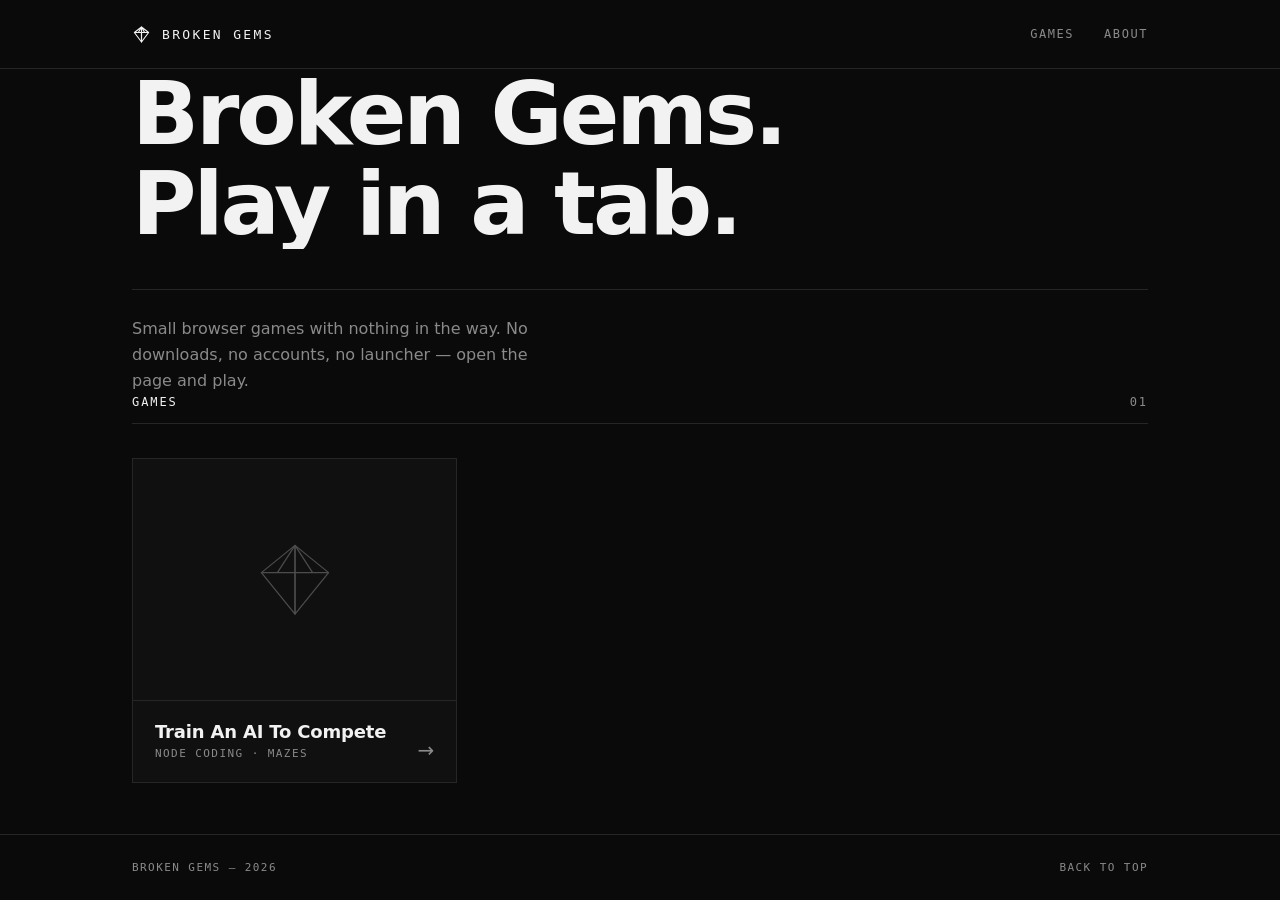
==== index.html @ 0f2637cc "Add files via upload" ====
<!DOCTYPE html>
<html lang="en">
<head>
<meta charset="utf-8">
<meta name="viewport" content="width=device-width, initial-scale=1">
<title>Broken Gems</title>
<style>
  *, *::before, *::after { box-sizing: border-box; margin: 0; padding: 0; }

  :root {
    --bg:      #0a0a0a;
    --surface: #101010;
    --line:    #262626;
    --text:    #f2f2f2;
    --muted:   #8a8a8a;
    --white:   #ffffff;
    --mono: ui-monospace, "SF Mono", "Cascadia Mono", Consolas, monospace;
    --sans: "Inter", "Segoe UI", system-ui, -apple-system, sans-serif;
    --ease: cubic-bezier(0.22, 1, 0.36, 1);
  }

  ::selection { background: var(--white); color: var(--bg); }

  :focus-visible {
    outline: 2px solid var(--white);
    outline-offset: 3px;
  }

  html { scroll-behavior: smooth; }

  body {
    background: var(--bg);
    color: var(--text);
    font-family: var(--sans);
    -webkit-font-smoothing: antialiased;
    min-height: 100vh;
    display: flex;
    flex-direction: column;
  }

  .wrap {
    width: 100%;
    max-width: 1080px;
    margin: 0 auto;
    padding: 0 32px;
  }

  /* ── entrance ───────────────────────────────────────────────── */

  @keyframes rise {
    from { opacity: 0; transform: translateY(18px); }
    to   { opacity: 1; transform: none; }
  }

  @keyframes unmask {
    from { transform: translateY(105%); }
    to   { transform: translateY(0); }
  }

  @keyframes widen {
    from { transform: scaleX(0); }
    to   { transform: scaleX(1); }
  }

  .rise {
    opacity: 0;
    animation: rise 0.7s var(--ease) forwards;
  }

  /* ── nav ────────────────────────────────────────────────────── */

  nav {
    border-bottom: 1px solid var(--line);
    position: sticky;
    top: 0;
    background: var(--bg);
    z-index: 10;
  }

  .nav-inner {
    display: flex;
    align-items: center;
    justify-content: space-between;
    height: 68px;
  }

  .brand {
    display: flex;
    align-items: center;
    gap: 11px;
    text-decoration: none;
    color: var(--text);
  }

  .brand svg { overflow: visible; }
  .brand svg path { transition: transform 0.45s var(--ease); }
  .brand:hover .gem-l { transform: translateX(-2px); }
  .brand:hover .gem-r { transform: translateX(2px); }

  .brand span {
    font-family: var(--mono);
    font-size: 13px;
    letter-spacing: 0.18em;
    text-transform: uppercase;
    font-weight: 500;
  }

  .nav-links { display: flex; gap: 30px; }

  .nav-links a {
    font-family: var(--mono);
    font-size: 12px;
    letter-spacing: 0.13em;
    text-transform: uppercase;
    color: var(--muted);
    text-decoration: none;
    padding: 4px 0;
    position: relative;
    transition: color 0.25s var(--ease);
  }

  .nav-links a::after {
    content: "";
    position: absolute;
    left: 0; bottom: 0;
    width: 100%; height: 1px;
    background: var(--white);
    transform: scaleX(0);
    transform-origin: left;
    transition: transform 0.35s var(--ease);
  }

  .nav-links a:hover { color: var(--text); }
  .nav-links a:hover::after { transform: scaleX(1); }

  /* ── hero ───────────────────────────────────────────────────── */

  header { padding: 120px 0 96px; }

  .mask { overflow: hidden; }

  .mask h1 {
    font-size: clamp(46px, 9vw, 88px);
    font-weight: 600;
    letter-spacing: -0.035em;
    line-height: 1.02;
    animation: unmask 0.85s var(--ease) forwards;
    transform: translateY(105%);
  }

  .mask:nth-of-type(2) h1 { animation-delay: 0.09s; }

  .rule {
    height: 1px;
    background: var(--line);
    margin: 40px 0 26px;
    transform: scaleX(0);
    transform-origin: left;
    animation: widen 0.9s var(--ease) 0.4s forwards;
  }

  .lede {
    color: var(--muted);
    font-size: 16px;
    line-height: 1.65;
    max-width: 420px;
    animation-delay: 0.5s;
  }

  /* ── games ──────────────────────────────────────────────────── */

  section { padding-bottom: 110px; }

  .sec-head {
    display: flex;
    align-items: baseline;
    justify-content: space-between;
    border-bottom: 1px solid var(--line);
    padding-bottom: 14px;
    margin-bottom: 34px;
  }

  .sec-head h2, .sec-head span {
    font-family: var(--mono);
    font-size: 12px;
    letter-spacing: 0.16em;
    text-transform: uppercase;
    font-weight: 500;
  }

  .sec-head span { color: var(--muted); }

  .grid {
    display: grid;
    grid-template-columns: repeat(auto-fill, minmax(300px, 1fr));
    gap: 20px;
  }

  .card {
    display: block;
    text-decoration: none;
    color: inherit;
    background: var(--surface);
    border: 1px solid var(--line);
    transition:
      border-color 0.3s var(--ease),
      transform 0.4s var(--ease),
      background 0.3s var(--ease);
  }

  .card:hover {
    border-color: var(--white);
    background: #131313;
    transform: translateY(-5px);
  }

  .art {
    aspect-ratio: 4 / 3;
    display: grid;
    place-items: center;
    border-bottom: 1px solid var(--line);
    transition: border-color 0.3s var(--ease);
  }

  .card:hover .art { border-color: var(--white); }

  .art svg { width: 96px; height: 96px; overflow: visible; }

  .art path, .art line {
    stroke: #4d4d4d;
    stroke-width: 1.5;
    fill: none;
    stroke-linejoin: round;
    transition: stroke 0.35s var(--ease), transform 0.5s var(--ease);
  }

  .card:hover .art path,
  .card:hover .art line { stroke: var(--white); }

  .card:hover .gem-l { transform: translateX(-7px) rotate(-3deg); }
  .card:hover .gem-r { transform: translateX(7px) rotate(3deg); }

  .card-body {
    padding: 20px 22px 22px;
    display: flex;
    align-items: flex-end;
    justify-content: space-between;
    gap: 16px;
  }

  .card h3 {
    font-size: 18px;
    font-weight: 550;
    letter-spacing: -0.01em;
    margin-bottom: 5px;
  }

  .card p {
    font-family: var(--mono);
    font-size: 11px;
    letter-spacing: 0.13em;
    text-transform: uppercase;
    color: var(--muted);
  }

  .arrow {
    font-size: 20px;
    line-height: 1;
    color: var(--muted);
    transition: transform 0.4s var(--ease), color 0.3s var(--ease);
  }

  .card:hover .arrow {
    transform: translateX(6px);
    color: var(--white);
  }

  /* ── reveal on scroll ───────────────────────────────────────── */

  .reveal {
    opacity: 0;
    transform: translateY(24px);
    transition: opacity 0.7s var(--ease), transform 0.7s var(--ease);
  }

  .reveal.in { opacity: 1; transform: none; }

  /* card swells and fades on the way into the game */
  .card.burst {
    transform: scale(1.9);
    opacity: 0;
    border-color: var(--white);
    transition: transform 0.52s var(--ease), opacity 0.52s var(--ease);
    pointer-events: none;
    z-index: 5;
  }

  body.leaving { opacity: 0; transition: opacity 0.45s var(--ease); }

  /* ── footer ─────────────────────────────────────────────────── */

  footer {
    margin-top: auto;
    border-top: 1px solid var(--line);
    padding: 26px 0;
  }

  .foot-inner {
    display: flex;
    align-items: center;
    justify-content: space-between;
    flex-wrap: wrap;
    gap: 14px;
    font-family: var(--mono);
    font-size: 11px;
    letter-spacing: 0.13em;
    text-transform: uppercase;
    color: var(--muted);
  }

  .foot-inner a {
    color: var(--muted);
    text-decoration: none;
    transition: color 0.25s var(--ease);
  }

  .foot-inner a:hover { color: var(--white); }

  @media (max-width: 620px) {
    .wrap { padding: 0 20px; }
    header { padding: 76px 0 64px; }
    .nav-links { gap: 20px; }
  }

  @media (prefers-reduced-motion: reduce) {
    *, *::before, *::after {
      animation-duration: 0.01ms !important;
      animation-delay: 0ms !important;
      transition-duration: 0.01ms !important;
    }
    .mask h1 { transform: none; }
    .rule { transform: scaleX(1); }
    .rise, .reveal { opacity: 1; transform: none; }
  }
</style>
</head>
<body>

<nav>
  <div class="wrap nav-inner">
    <a class="brand" href="./">
      <svg viewBox="0 0 24 24" width="19" height="19" aria-hidden="true">
        <g stroke="currentColor" stroke-width="1.4" fill="none" stroke-linejoin="round">
          <path class="gem-l" d="M12 2.5 L3 9.5 L12 21.5 Z M3 9.5 H12 M12 2.5 L8 9.5"/>
          <path class="gem-r" d="M12 2.5 L21 9.5 L12 21.5 Z M12 9.5 H21 M12 2.5 L16 9.5"/>
        </g>
      </svg>
      <span>Broken Gems</span>
    </a>
    <div class="nav-links">
      <a href="#games">Games</a>
      <a href="#about">About</a>
    </div>
  </div>
</nav>

<header class="wrap">
  <div class="mask"><h1>Broken Gems.</h1></div>
  <div class="mask"><h1>Play in a tab.</h1></div>
  <div class="rule"></div>
  <p class="lede rise">Small browser games with nothing in the way. No downloads, no accounts, no launcher &mdash; open the page and play.</p>
</header>

<section class="wrap" id="games">
  <div class="sec-head reveal">
    <h2>Games</h2>
    <span>01</span>
  </div>

  <div class="grid">
    <a class="card reveal" href="./game/">
      <div class="art">
        <svg viewBox="0 0 120 120" aria-hidden="true">
          <g class="gem-l">
            <path d="M60 18 L18 52 L60 104 Z"/>
            <line x1="18" y1="52" x2="60" y2="52"/>
            <line x1="60" y1="18" x2="38" y2="52"/>
          </g>
          <g class="gem-r">
            <path d="M60 18 L102 52 L60 104 Z"/>
            <line x1="60" y1="52" x2="102" y2="52"/>
            <line x1="60" y1="18" x2="82" y2="52"/>
          </g>
        </svg>
      </div>
      <div class="card-body">
        <div>
          <h3>Train An AI To Compete</h3>
          <p>Node coding &middot; mazes</p>
        </div>
        <div class="arrow">&rarr;</div>
      </div>
    </a>
  </div>
</section>

<footer id="about">
  <div class="wrap foot-inner">
    <span>Broken Gems &mdash; <span id="yr"></span></span>
    <a href="#games">Back to top</a>
  </div>
</footer>

<script>
  document.getElementById("yr").textContent = new Date().getFullYear();

  // Stagger the entrance of anything marked .rise that has no explicit delay.
  var io = new IntersectionObserver(function (entries) {
    entries.forEach(function (e) {
      if (!e.isIntersecting) return;
      e.target.classList.add("in");
      io.unobserve(e.target);
    });
  }, { threshold: 0.15 });

  document.querySelectorAll(".reveal").forEach(function (el, i) {
    el.style.transitionDelay = (i * 70) + "ms";
    io.observe(el);
  });

  // Grow-and-fade the card, then hand off to the game.
  document.querySelectorAll(".card[href]").forEach(function (card) {
    card.addEventListener("click", function (e) {
      if (e.metaKey || e.ctrlKey || e.shiftKey || e.button !== 0) return;
      e.preventDefault();
      var href = card.getAttribute("href");
      card.classList.add("burst");
      document.body.classList.add("leaving");
      setTimeout(function () { window.location.href = href; }, 430);
    });
  });
</script>

</body>
</html>
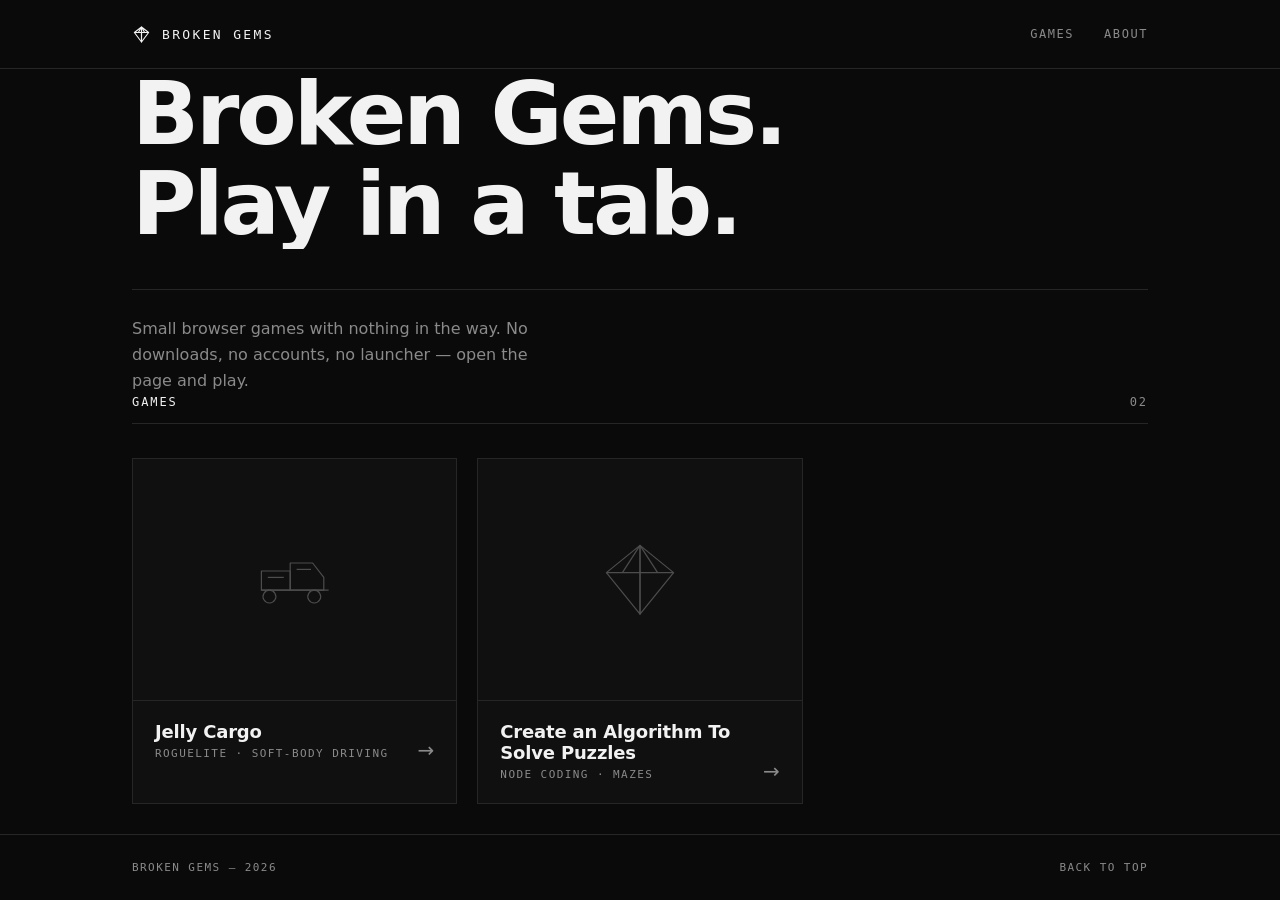
==== commit 1f595795: "Add files via upload" ====
--- a/index.html
+++ b/index.html
@@ -374,10 +374,34 @@
 <section class="wrap" id="games">
   <div class="sec-head reveal">
     <h2>Games</h2>
-    <span>01</span>
+    <span>02</span>
   </div>
 
   <div class="grid">
+    <a class="card reveal" href="./jelly-cargo/">
+      <div class="art">
+        <svg viewBox="0 0 120 120" aria-hidden="true">
+          <g class="gem-l">
+            <path d="M18 74 L18 50 L54 50 L54 74 Z"/>
+            <line x1="26" y1="58" x2="46" y2="58"/>
+          </g>
+          <g class="gem-r">
+            <path d="M54 74 L54 40 L82 40 L96 58 L96 74 Z"/>
+            <line x1="62" y1="48" x2="80" y2="48"/>
+          </g>
+          <path d="M18 74 L102 74"/>
+          <path d="M28 74 a8 8 0 1 0 0.1 0 M84 74 a8 8 0 1 0 0.1 0"/>
+        </svg>
+      </div>
+      <div class="card-body">
+        <div>
+          <h3>Jelly Cargo</h3>
+          <p>Roguelite &middot; soft-body driving</p>
+        </div>
+        <div class="arrow">&rarr;</div>
+      </div>
+    </a>
+
     <a class="card reveal" href="./game/">
       <div class="art">
         <svg viewBox="0 0 120 120" aria-hidden="true">
@@ -395,7 +419,7 @@
       </div>
       <div class="card-body">
         <div>
-          <h3>Train An AI To Compete</h3>
+          <h3>Create an Algorithm To Solve Puzzles</h3>
           <p>Node coding &middot; mazes</p>
         </div>
         <div class="arrow">&rarr;</div>
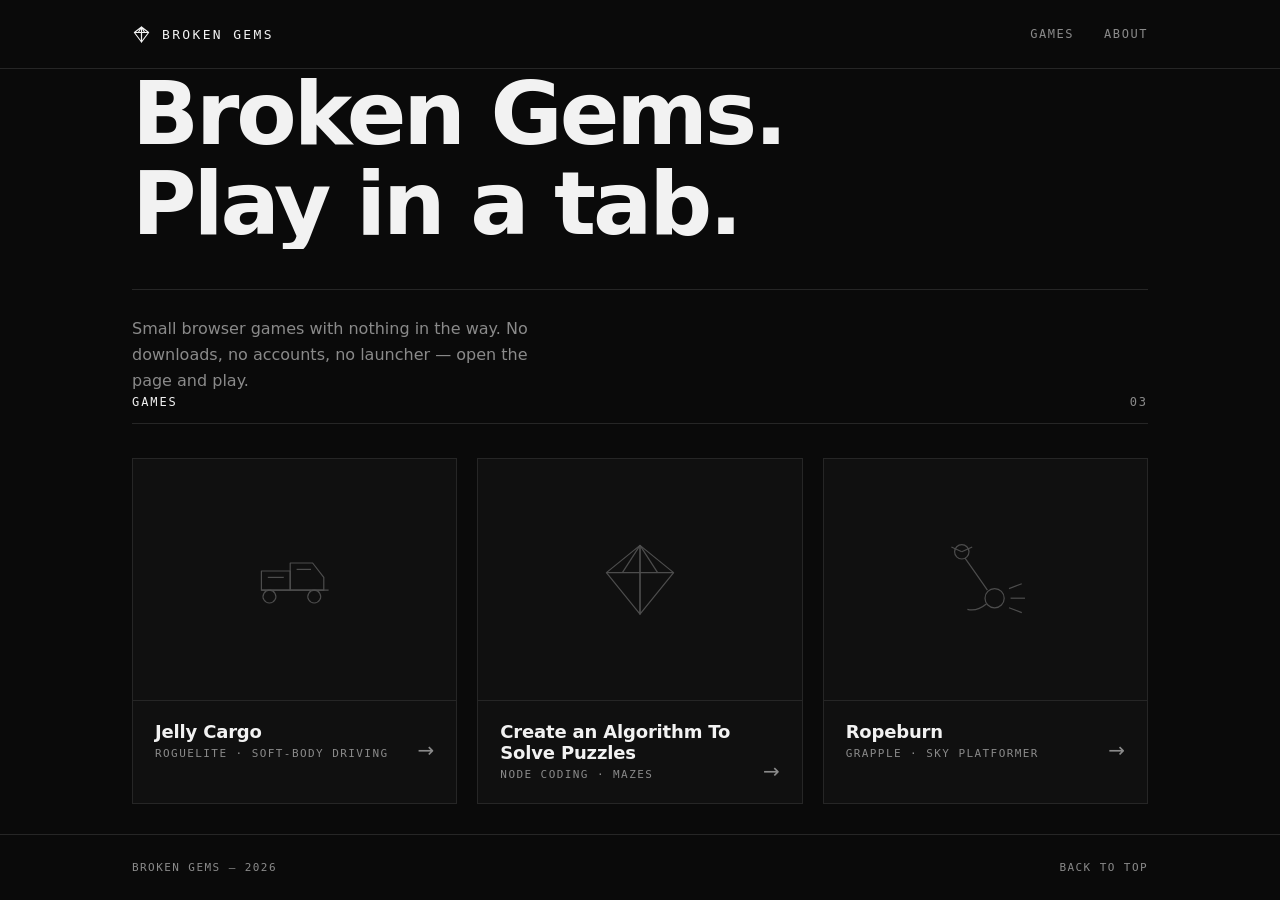
==== commit 383c18fc: "Add files via upload" ====
--- a/index.html
+++ b/index.html
@@ -374,7 +374,7 @@
 <section class="wrap" id="games">
   <div class="sec-head reveal">
     <h2>Games</h2>
-    <span>02</span>
+    <span>03</span>
   </div>
 
   <div class="grid">
@@ -421,6 +421,33 @@
         <div>
           <h3>Create an Algorithm To Solve Puzzles</h3>
           <p>Node coding &middot; mazes</p>
+        </div>
+        <div class="arrow">&rarr;</div>
+      </div>
+    </a>
+
+    <a class="card reveal" href="./ropeburn/">
+      <div class="art">
+        <svg viewBox="0 0 120 120" aria-hidden="true">
+          <g class="gem-l">
+            <path d="M22 26 a9 9 0 1 0 18 0 a9 9 0 1 0 -18 0"/>
+            <line x1="31" y1="26" x2="18" y2="20"/>
+            <line x1="31" y1="26" x2="44" y2="20"/>
+            <path d="M35 34 Q52 58 63 74"/>
+          </g>
+          <g class="gem-r">
+            <path d="M60 84 a12 12 0 1 0 24 0 a12 12 0 1 0 -24 0"/>
+            <path d="M62 91 Q50 101 38 98"/>
+            <line x1="90" y1="72" x2="106" y2="66"/>
+            <line x1="92" y1="84" x2="110" y2="84"/>
+            <line x1="90" y1="96" x2="106" y2="102"/>
+          </g>
+        </svg>
+      </div>
+      <div class="card-body">
+        <div>
+          <h3>Ropeburn</h3>
+          <p>Grapple &middot; sky platformer</p>
         </div>
         <div class="arrow">&rarr;</div>
       </div>
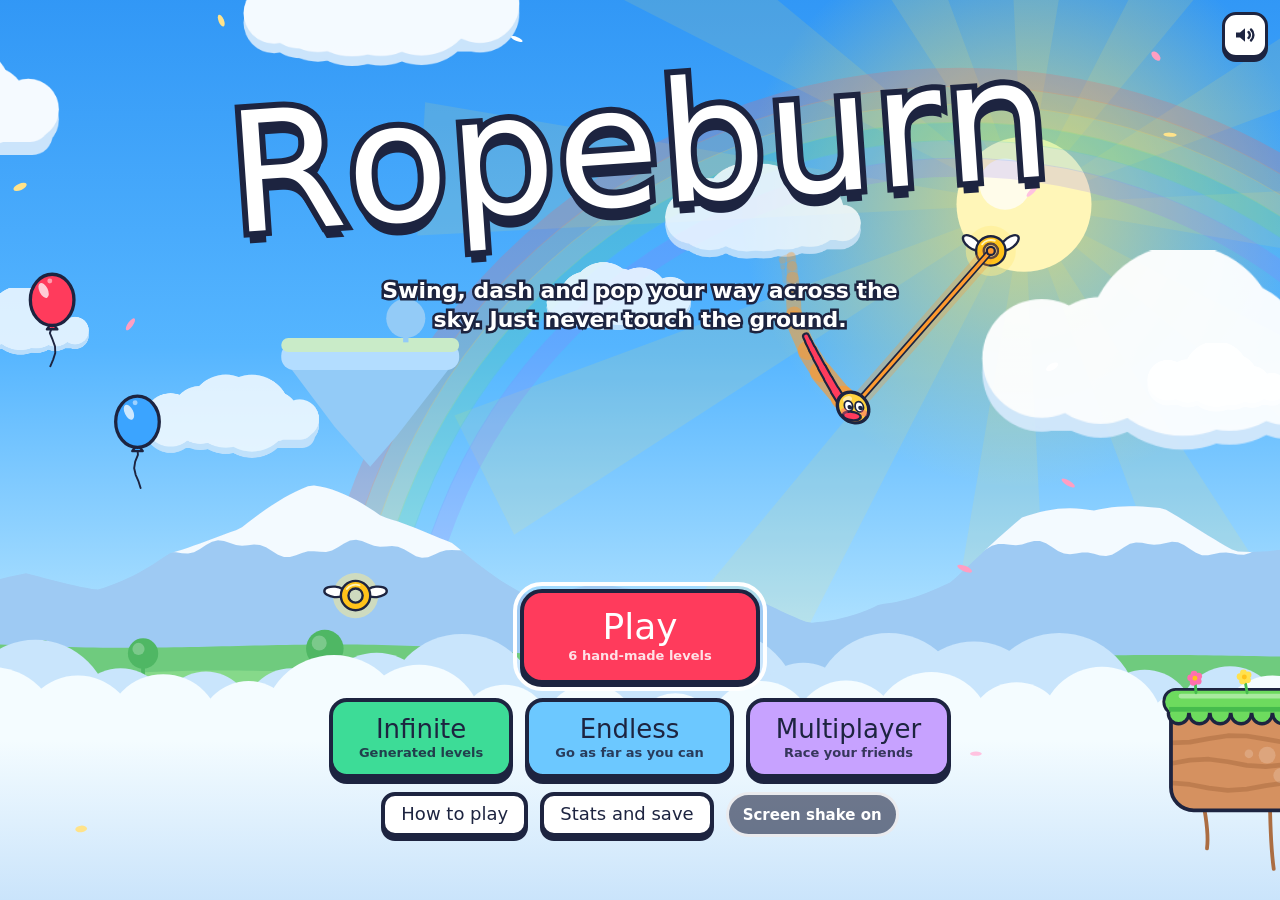
==== commit 01d6af64: "Add files via upload" ====
--- a/index.html
+++ b/index.html
@@ -1,496 +1,4118 @@
-<!DOCTYPE html>
+<!doctype html>
 <html lang="en">
 <head>
 <meta charset="utf-8">
-<meta name="viewport" content="width=device-width, initial-scale=1">
-<title>Broken Gems</title>
+<meta name="viewport" content="width=device-width, initial-scale=1, viewport-fit=cover">
+<title>Ropeburn</title>
+<link rel="preconnect" href="https://fonts.googleapis.com">
+<link rel="preconnect" href="https://fonts.gstatic.com" crossorigin>
+<link href="https://fonts.googleapis.com/css2?family=Lilita+One&family=Nunito:wght@700;800;900&display=swap" rel="stylesheet">
 <style>
-  *, *::before, *::after { box-sizing: border-box; margin: 0; padding: 0; }
-
-  :root {
-    --bg:      #0a0a0a;
-    --surface: #101010;
-    --line:    #262626;
-    --text:    #f2f2f2;
-    --muted:   #8a8a8a;
-    --white:   #ffffff;
-    --mono: ui-monospace, "SF Mono", "Cascadia Mono", Consolas, monospace;
-    --sans: "Inter", "Segoe UI", system-ui, -apple-system, sans-serif;
-    --ease: cubic-bezier(0.22, 1, 0.36, 1);
-  }
-
-  ::selection { background: var(--white); color: var(--bg); }
-
-  :focus-visible {
-    outline: 2px solid var(--white);
-    outline-offset: 3px;
-  }
-
-  html { scroll-behavior: smooth; }
-
-  body {
-    background: var(--bg);
-    color: var(--text);
-    font-family: var(--sans);
-    -webkit-font-smoothing: antialiased;
-    min-height: 100vh;
-    display: flex;
-    flex-direction: column;
-  }
-
-  .wrap {
-    width: 100%;
-    max-width: 1080px;
-    margin: 0 auto;
-    padding: 0 32px;
-  }
-
-  /* ── entrance ───────────────────────────────────────────────── */
-
-  @keyframes rise {
-    from { opacity: 0; transform: translateY(18px); }
-    to   { opacity: 1; transform: none; }
-  }
-
-  @keyframes unmask {
-    from { transform: translateY(105%); }
-    to   { transform: translateY(0); }
-  }
-
-  @keyframes widen {
-    from { transform: scaleX(0); }
-    to   { transform: scaleX(1); }
-  }
-
-  .rise {
-    opacity: 0;
-    animation: rise 0.7s var(--ease) forwards;
-  }
-
-  /* ── nav ────────────────────────────────────────────────────── */
-
-  nav {
-    border-bottom: 1px solid var(--line);
-    position: sticky;
-    top: 0;
-    background: var(--bg);
-    z-index: 10;
-  }
-
-  .nav-inner {
-    display: flex;
-    align-items: center;
-    justify-content: space-between;
-    height: 68px;
-  }
-
-  .brand {
-    display: flex;
-    align-items: center;
-    gap: 11px;
-    text-decoration: none;
-    color: var(--text);
-  }
-
-  .brand svg { overflow: visible; }
-  .brand svg path { transition: transform 0.45s var(--ease); }
-  .brand:hover .gem-l { transform: translateX(-2px); }
-  .brand:hover .gem-r { transform: translateX(2px); }
-
-  .brand span {
-    font-family: var(--mono);
-    font-size: 13px;
-    letter-spacing: 0.18em;
-    text-transform: uppercase;
-    font-weight: 500;
-  }
-
-  .nav-links { display: flex; gap: 30px; }
-
-  .nav-links a {
-    font-family: var(--mono);
-    font-size: 12px;
-    letter-spacing: 0.13em;
-    text-transform: uppercase;
-    color: var(--muted);
-    text-decoration: none;
-    padding: 4px 0;
-    position: relative;
-    transition: color 0.25s var(--ease);
-  }
-
-  .nav-links a::after {
-    content: "";
-    position: absolute;
-    left: 0; bottom: 0;
-    width: 100%; height: 1px;
-    background: var(--white);
-    transform: scaleX(0);
-    transform-origin: left;
-    transition: transform 0.35s var(--ease);
-  }
-
-  .nav-links a:hover { color: var(--text); }
-  .nav-links a:hover::after { transform: scaleX(1); }
-
-  /* ── hero ───────────────────────────────────────────────────── */
-
-  header { padding: 120px 0 96px; }
-
-  .mask { overflow: hidden; }
-
-  .mask h1 {
-    font-size: clamp(46px, 9vw, 88px);
-    font-weight: 600;
-    letter-spacing: -0.035em;
-    line-height: 1.02;
-    animation: unmask 0.85s var(--ease) forwards;
-    transform: translateY(105%);
-  }
-
-  .mask:nth-of-type(2) h1 { animation-delay: 0.09s; }
-
-  .rule {
-    height: 1px;
-    background: var(--line);
-    margin: 40px 0 26px;
-    transform: scaleX(0);
-    transform-origin: left;
-    animation: widen 0.9s var(--ease) 0.4s forwards;
-  }
-
-  .lede {
-    color: var(--muted);
-    font-size: 16px;
-    line-height: 1.65;
-    max-width: 420px;
-    animation-delay: 0.5s;
-  }
-
-  /* ── games ──────────────────────────────────────────────────── */
-
-  section { padding-bottom: 110px; }
-
-  .sec-head {
-    display: flex;
-    align-items: baseline;
-    justify-content: space-between;
-    border-bottom: 1px solid var(--line);
-    padding-bottom: 14px;
-    margin-bottom: 34px;
-  }
-
-  .sec-head h2, .sec-head span {
-    font-family: var(--mono);
-    font-size: 12px;
-    letter-spacing: 0.16em;
-    text-transform: uppercase;
-    font-weight: 500;
-  }
-
-  .sec-head span { color: var(--muted); }
-
-  .grid {
-    display: grid;
-    grid-template-columns: repeat(auto-fill, minmax(300px, 1fr));
-    gap: 20px;
-  }
-
-  .card {
-    display: block;
-    text-decoration: none;
-    color: inherit;
-    background: var(--surface);
-    border: 1px solid var(--line);
-    transition:
-      border-color 0.3s var(--ease),
-      transform 0.4s var(--ease),
-      background 0.3s var(--ease);
-  }
-
-  .card:hover {
-    border-color: var(--white);
-    background: #131313;
-    transform: translateY(-5px);
-  }
-
-  .art {
-    aspect-ratio: 4 / 3;
-    display: grid;
-    place-items: center;
-    border-bottom: 1px solid var(--line);
-    transition: border-color 0.3s var(--ease);
-  }
-
-  .card:hover .art { border-color: var(--white); }
-
-  .art svg { width: 96px; height: 96px; overflow: visible; }
-
-  .art path, .art line {
-    stroke: #4d4d4d;
-    stroke-width: 1.5;
-    fill: none;
-    stroke-linejoin: round;
-    transition: stroke 0.35s var(--ease), transform 0.5s var(--ease);
-  }
-
-  .card:hover .art path,
-  .card:hover .art line { stroke: var(--white); }
-
-  .card:hover .gem-l { transform: translateX(-7px) rotate(-3deg); }
-  .card:hover .gem-r { transform: translateX(7px) rotate(3deg); }
-
-  .card-body {
-    padding: 20px 22px 22px;
-    display: flex;
-    align-items: flex-end;
-    justify-content: space-between;
-    gap: 16px;
-  }
-
-  .card h3 {
-    font-size: 18px;
-    font-weight: 550;
-    letter-spacing: -0.01em;
-    margin-bottom: 5px;
-  }
-
-  .card p {
-    font-family: var(--mono);
-    font-size: 11px;
-    letter-spacing: 0.13em;
-    text-transform: uppercase;
-    color: var(--muted);
-  }
-
-  .arrow {
-    font-size: 20px;
-    line-height: 1;
-    color: var(--muted);
-    transition: transform 0.4s var(--ease), color 0.3s var(--ease);
-  }
-
-  .card:hover .arrow {
-    transform: translateX(6px);
-    color: var(--white);
-  }
-
-  /* ── reveal on scroll ───────────────────────────────────────── */
-
-  .reveal {
-    opacity: 0;
-    transform: translateY(24px);
-    transition: opacity 0.7s var(--ease), transform 0.7s var(--ease);
-  }
-
-  .reveal.in { opacity: 1; transform: none; }
-
-  /* card swells and fades on the way into the game */
-  .card.burst {
-    transform: scale(1.9);
-    opacity: 0;
-    border-color: var(--white);
-    transition: transform 0.52s var(--ease), opacity 0.52s var(--ease);
-    pointer-events: none;
-    z-index: 5;
-  }
-
-  body.leaving { opacity: 0; transition: opacity 0.45s var(--ease); }
-
-  /* ── footer ─────────────────────────────────────────────────── */
-
-  footer {
-    margin-top: auto;
-    border-top: 1px solid var(--line);
-    padding: 26px 0;
-  }
-
-  .foot-inner {
-    display: flex;
-    align-items: center;
-    justify-content: space-between;
-    flex-wrap: wrap;
-    gap: 14px;
-    font-family: var(--mono);
-    font-size: 11px;
-    letter-spacing: 0.13em;
-    text-transform: uppercase;
-    color: var(--muted);
-  }
-
-  .foot-inner a {
-    color: var(--muted);
-    text-decoration: none;
-    transition: color 0.25s var(--ease);
-  }
-
-  .foot-inner a:hover { color: var(--white); }
-
-  @media (max-width: 620px) {
-    .wrap { padding: 0 20px; }
-    header { padding: 76px 0 64px; }
-    .nav-links { gap: 20px; }
-  }
-
-  @media (prefers-reduced-motion: reduce) {
-    *, *::before, *::after {
-      animation-duration: 0.01ms !important;
-      animation-delay: 0ms !important;
-      transition-duration: 0.01ms !important;
-    }
-    .mask h1 { transform: none; }
-    .rule { transform: scaleX(1); }
-    .rise, .reveal { opacity: 1; transform: none; }
-  }
+:root{
+  --ink:#1D2440;
+  --panel:#FFFFFF;
+  --panel-2:#EAF5FF;
+  --text:#1D2440;
+  --muted:#56608A;
+  --edge:#1D2440;
+  --sun:#FFD23F;
+  --scarf:#FF3B5C;
+  --sky:#2E9BFF;
+  --mint:#3DDC97;
+  --font-display:'Lilita One','Arial Rounded MT Bold','Trebuchet MS',system-ui,sans-serif;
+  --font-body:'Nunito','Segoe UI',system-ui,-apple-system,sans-serif;
+  box-sizing:border-box;
+  padding-top:env(safe-area-inset-top,0px);
+  padding-bottom:env(safe-area-inset-bottom,0px);
+}
+@media (prefers-color-scheme: dark){
+  :root:not([data-theme="light"]){
+    --panel:#252D52; --panel-2:#313B69; --text:#F5F7FF; --muted:#B8C1E6; --edge:#0E1230;
+  }
+}
+:root[data-theme="dark"]{
+  --panel:#252D52; --panel-2:#313B69; --text:#F5F7FF; --muted:#B8C1E6; --edge:#0E1230;
+}
+html{height:100%;scroll-padding-top:env(safe-area-inset-top,0px);}
+*,*::before,*::after{box-sizing:border-box;}
+body{
+  margin:0;height:100%;overflow:hidden;background:#2E9BFF;color:var(--text);
+  font-family:var(--font-body);font-weight:800;
+  user-select:none;-webkit-user-select:none;-webkit-tap-highlight-color:transparent;touch-action:none;
+}
+canvas#game{position:fixed;top:0;left:0;width:100%;height:100%;display:block;cursor:crosshair;}
+body.menu canvas#game{cursor:default;}
+
+.screen{
+  position:fixed;top:0;left:0;right:0;bottom:0;display:none;
+  align-items:center;justify-content:center;flex-direction:column;
+  padding:calc(env(safe-area-inset-top,0px) + 18px) 18px calc(env(safe-area-inset-bottom,0px) + 18px);
+  overflow-y:auto;
+}
+.screen.show{display:flex;}
+.screen.dim{background:rgba(20,30,70,.28);justify-content:flex-start;}
+.screen.dim>.panel{margin-top:auto;margin-bottom:auto;flex:none;}
+
+/* ---------- Title ---------- */
+#title{justify-content:space-between;}
+.logo-wrap{margin-top:clamp(12px,6vh,70px);text-align:center;pointer-events:none;}
+.logo{
+  font-family:var(--font-display);font-weight:400;
+  font-size:clamp(64px,13vw,168px);line-height:.9;letter-spacing:.01em;
+  color:#fff;margin:0;transform:rotate(-4deg);
+  -webkit-text-stroke:clamp(6px,1.1vw,12px) var(--ink);paint-order:stroke fill;
+  text-shadow:0 clamp(6px,1vw,12px) 0 var(--ink);
+}
+.logo span{display:inline-block;animation:bob 2.6s ease-in-out infinite;}
+.logo span:nth-child(2n){animation-delay:-.4s}
+.logo span:nth-child(3n){animation-delay:-.9s}
+@keyframes bob{0%,100%{transform:translateY(0)}50%{transform:translateY(-8px)}}
+.tagline{
+  margin:clamp(34px,6vh,56px) auto 0;font-family:var(--font-body);font-weight:900;
+  font-size:clamp(16px,2.2vw,22px);color:#fff;
+  -webkit-text-stroke:5px var(--ink);paint-order:stroke fill;max-width:34ch;line-height:1.35;
+}
+.title-actions{display:flex;flex-direction:column;align-items:center;gap:14px;margin-bottom:clamp(10px,5vh,56px);}
+.row{display:flex;gap:12px;flex-wrap:wrap;justify-content:center;}
+
+/* ---------- Buttons ---------- */
+.btn{
+  font-family:var(--font-display);font-weight:400;font-size:clamp(20px,2.4vw,26px);line-height:1;
+  color:var(--ink);background:var(--sun);
+  border:4px solid var(--ink);border-radius:18px;padding:14px 26px 15px;
+  box-shadow:0 6px 0 var(--ink);cursor:pointer;
+  transition:transform .07s ease, box-shadow .07s ease, filter .12s;
+}
+.btn:hover{filter:brightness(1.06) saturate(1.1);}
+.btn:active{transform:translateY(4px);box-shadow:0 2px 0 var(--ink);}
+.btn:focus-visible{outline:4px solid #fff;outline-offset:3px;}
+.btn.red{background:var(--scarf);color:#fff;}
+.btn.mint{background:var(--mint);}
+.btn.white{background:#fff;}
+.btn.big{font-size:clamp(26px,3.4vw,36px);padding:16px 44px 18px;border-radius:22px;}
+.btn.small{font-size:18px;padding:9px 16px 10px;border-radius:14px;box-shadow:0 4px 0 var(--ink);}
+.btn.small:active{transform:translateY(3px);box-shadow:0 1px 0 var(--ink);}
+.btn .sub{display:block;font-family:var(--font-body);font-weight:900;font-size:13px;margin-top:4px;opacity:.85;}
+
+.toggle{
+  font-family:var(--font-body);font-weight:900;font-size:15px;color:#fff;background:rgba(29,36,64,.6);
+  border:3px solid rgba(255,255,255,.85);border-radius:999px;padding:7px 14px;cursor:pointer;
+}
+.toggle:focus-visible{outline:3px solid #fff;outline-offset:2px;}
+.toggle[aria-pressed="false"]{opacity:.7;text-decoration:line-through;}
+
+/* ---------- Panels ---------- */
+.panel{
+  background:var(--panel);color:var(--text);
+  border:4px solid var(--edge);border-radius:30px;box-shadow:0 10px 0 var(--edge);
+  padding:26px clamp(18px,4vw,34px) 30px;width:100%;max-width:620px;
+  animation:pop .28s cubic-bezier(.2,1.6,.4,1);
+}
+@keyframes pop{from{transform:scale(.86);opacity:0}to{transform:scale(1);opacity:1}}
+@media (prefers-reduced-motion: reduce){ .panel,.logo span{animation:none;} }
+.panel h2{font-family:var(--font-display);font-weight:400;font-size:clamp(34px,5vw,48px);margin:0 0 6px;line-height:1;}
+.panel p{margin:0 0 12px;color:var(--muted);font-weight:800;line-height:1.45;}
+.panel .actions{display:flex;gap:12px;flex-wrap:wrap;margin-top:22px;}
+
+/* level grid */
+.grid{display:grid;grid-template-columns:repeat(auto-fill,minmax(170px,1fr));gap:14px;margin-top:16px;}
+.lvl{
+  position:relative;text-align:left;cursor:pointer;padding:0;overflow:hidden;
+  background:var(--panel-2);color:var(--text);border:4px solid var(--edge);border-radius:20px;
+  box-shadow:0 5px 0 var(--edge);font-family:var(--font-body);
+  transition:transform .07s, box-shadow .07s;
+}
+.lvl:active{transform:translateY(3px);box-shadow:0 2px 0 var(--edge);}
+.lvl:focus-visible{outline:4px solid var(--sky);outline-offset:3px;}
+.lvl .sky{height:64px;position:relative;border-bottom:4px solid var(--edge);}
+.lvl .sky::after{content:"";position:absolute;left:12px;bottom:-4px;width:46%;height:20px;border:4px solid var(--edge);border-bottom:none;border-radius:14px 14px 0 0;background:var(--g);}
+.lvl .num{position:absolute;right:10px;top:8px;font-family:var(--font-display);font-size:26px;color:#fff;-webkit-text-stroke:5px var(--ink);paint-order:stroke fill;}
+.lvl .body{padding:10px 12px 12px;}
+.lvl .name{font-family:var(--font-display);font-size:21px;line-height:1.05;display:block;}
+.lvl .best{font-size:14px;color:var(--muted);font-weight:900;margin-top:4px;display:flex;align-items:center;gap:6px;}
+.lvl.locked{cursor:not-allowed;filter:grayscale(.55);opacity:.62;}
+.medal{display:inline-block;width:16px;height:16px;border-radius:50%;border:3px solid var(--ink);flex:none;}
+.medal.m3{background:#FFC21A;} .medal.m2{background:#D6E2F0;} .medal.m1{background:#E09A5B;} .medal.m0{background:transparent;opacity:.4;}
+
+/* how to */
+.keys{display:grid;grid-template-columns:auto 1fr;gap:10px 16px;align-items:center;margin:14px 0 4px;}
+.kbd{
+  font-family:var(--font-display);font-size:17px;background:var(--panel-2);border:3px solid var(--edge);
+  border-radius:10px;padding:5px 10px 6px;box-shadow:0 3px 0 var(--edge);white-space:nowrap;justify-self:start;
+}
+.keys span:not(.kbd){font-weight:800;color:var(--text);line-height:1.35;}
+.tip{margin-top:14px;background:var(--panel-2);border-radius:16px;padding:12px 14px;color:var(--text)!important;}
+
+/* results */
+.big-time{font-family:var(--font-display);font-size:clamp(56px,10vw,86px);line-height:1;margin:10px 0 4px;}
+.medals{display:flex;gap:16px;margin:14px 0 6px;}
+.medal-big{width:70px;height:70px;border-radius:50%;border:5px solid var(--ink);display:flex;align-items:center;justify-content:center;
+  font-family:var(--font-display);font-size:12px;color:var(--ink);background:var(--panel-2);opacity:.35;transform:scale(.8);
+  transition:transform .35s cubic-bezier(.2,1.8,.4,1), opacity .2s;}
+.medal-big.on{opacity:1;transform:scale(1);}
+.medal-big.g.on{background:#FFC21A;} .medal-big.s.on{background:#E3ECF7;} .medal-big.b.on{background:#E39C5C;}
+.stat-row{display:flex;gap:10px;flex-wrap:wrap;margin-top:10px;}
+.stat{background:var(--panel-2);border-radius:14px;padding:8px 12px;font-weight:900;color:var(--text);}
+.stat b{font-family:var(--font-display);font-weight:400;font-size:20px;margin-left:4px;}
+.newbest{display:inline-block;background:var(--scarf);color:#fff;font-family:var(--font-display);font-size:18px;padding:4px 12px 5px;border-radius:999px;border:3px solid var(--ink);transform:rotate(-3deg);margin-left:6px;vertical-align:middle;}
+
+/* mode picker, stats, save codes */
+.btn.blue{background:#6CC8FF;}
+.mode-grid{display:grid;grid-template-columns:repeat(auto-fit,minmax(200px,1fr));gap:14px;margin-top:16px;}
+.mode-card{
+  text-align:left;cursor:pointer;background:var(--panel-2);color:var(--text);border:4px solid var(--edge);border-radius:22px;
+  box-shadow:0 6px 0 var(--edge);padding:16px 18px 18px;font-family:var(--font-body);display:flex;flex-direction:column;gap:4px;
+  transition:transform .07s, box-shadow .07s;
+}
+.mode-card:active{transform:translateY(4px);box-shadow:0 2px 0 var(--edge);}
+.mode-card:focus-visible{outline:4px solid var(--sky);outline-offset:3px;}
+.mode-card .mode-title{font-family:var(--font-display);font-size:26px;line-height:1.05;}
+.mode-card .mode-sub{font-weight:800;color:var(--muted);line-height:1.35;}
+.mode-card .mode-best{margin-top:8px;align-self:flex-start;background:var(--sun);color:var(--ink);border:3px solid var(--ink);border-radius:999px;padding:2px 12px 3px;font-weight:900;font-size:14px;}
+.mode-card.daily .mode-best{background:var(--mint);}
+.inf-card{margin-top:14px;background:var(--panel-2);border:4px solid var(--edge);border-radius:22px;padding:16px 18px;display:flex;align-items:center;gap:16px;}
+.inf-swatch{width:74px;height:74px;border-radius:18px;border:4px solid var(--edge);flex:none;position:relative;overflow:hidden;}
+.inf-swatch::after{content:"";position:absolute;left:10px;right:10px;bottom:-4px;height:22px;border:4px solid var(--ink);border-bottom:none;border-radius:12px 12px 0 0;background:var(--g);}
+.inf-num{font-family:var(--font-display);font-size:clamp(34px,6vw,46px);line-height:1;}
+.inf-name{font-family:var(--font-display);font-size:21px;margin-top:2px;}
+.inf-meta{font-weight:800;color:var(--muted);margin-top:4px;}
+.stat-grid{display:grid;grid-template-columns:repeat(auto-fill,minmax(150px,1fr));gap:10px;margin:14px 0 16px;}
+.pstat{background:var(--panel-2);border-radius:16px;padding:10px 12px;}
+.pstat b{display:block;font-family:var(--font-display);font-weight:400;font-size:24px;line-height:1.1;}
+.pstat span{font-weight:800;color:var(--muted);font-size:14px;}
+.code-box{margin-top:14px;}
+.code-box textarea{
+  width:100%;min-height:92px;resize:vertical;font-family:ui-monospace,Consolas,monospace;font-size:13px;line-height:1.4;
+  background:var(--panel-2);color:var(--text);border:3px solid var(--edge);border-radius:14px;padding:10px 12px;user-select:text;-webkit-user-select:text;
+}
+.code-box textarea:focus-visible{outline:3px solid var(--sky);outline-offset:2px;}
+.note{margin-top:12px!important;color:var(--text)!important;font-weight:900!important;}
+.note:empty{display:none;}
+.btn.danger{background:#fff;color:#C8243F;}
+.back-link{
+  position:fixed;left:calc(env(safe-area-inset-left,0px) + 14px);top:calc(env(safe-area-inset-top,0px) + 14px);z-index:6;
+  font-family:var(--font-body);font-weight:900;font-size:15px;color:var(--ink);background:#fff;text-decoration:none;
+  border:3px solid var(--ink);border-radius:999px;padding:6px 14px 7px;box-shadow:0 4px 0 var(--ink);
+}
+.back-link:focus-visible{outline:3px solid #fff;outline-offset:2px;}
+@media (max-height:540px){
+  .logo{font-size:clamp(44px,9vw,86px);}
+  .tagline{display:none;}
+  .logo-wrap{margin-top:4px;}
+  .title-actions{gap:8px;margin-bottom:6px;}
+  .btn.big{padding:10px 36px 12px;font-size:28px;}
+  .btn{padding:10px 20px 11px;}
+}
+
+/* multiplayer */
+.btn.purple{background:#C7A2FF;}
+.field{display:block;margin:12px 0;}
+.field-label,.field>span:first-child{display:block;font-weight:900;font-size:14px;color:var(--muted);margin-bottom:6px;}
+.text-in{
+  width:100%;font-family:var(--font-body);font-weight:900;font-size:18px;color:var(--text);background:var(--panel-2);
+  border:3px solid var(--edge);border-radius:14px;padding:10px 12px;user-select:text;-webkit-user-select:text;
+}
+.text-in:focus-visible,.code-in:focus-visible{outline:3px solid var(--sky);outline-offset:2px;}
+.entry{display:flex;flex-direction:column;align-items:stretch;gap:8px;margin-top:18px;background:var(--panel-2);border:4px solid var(--edge);border-radius:22px;padding:16px 18px 20px;}
+.entry[hidden]{display:none;}
+.entry-code{display:flex;flex-direction:column;gap:8px;}
+.entry-code[hidden]{display:none;}
+.entry-label{text-align:center;font-weight:900;color:var(--muted);font-size:15px;margin-top:4px;}
+.entry .btn{margin-top:10px;align-self:center;}
+.code-in.name-in{letter-spacing:.02em;text-transform:none;font-size:26px;background:var(--panel);}
+.entry .code-in{background:var(--panel);}
+.mode-card[aria-pressed="true"]{background:var(--sun);color:var(--ink);}
+.mode-card.daily[aria-pressed="true"]{background:var(--mint);}
+.mode-card[aria-pressed="true"] .mode-sub{color:var(--ink);}
+.code-in{
+  flex:1;min-width:0;font-family:var(--font-display);font-size:28px;letter-spacing:.18em;text-transform:uppercase;text-align:center;
+  color:var(--text);background:var(--panel-2);border:4px solid var(--edge);border-radius:16px;padding:8px 10px;user-select:text;-webkit-user-select:text;
+}
+.lobby-head{display:flex;justify-content:space-between;align-items:flex-start;gap:16px;flex-wrap:wrap;}
+.code-chip{background:var(--panel-2);border:4px solid var(--edge);border-radius:20px;padding:10px 14px;text-align:center;min-width:200px;}
+.code-label{display:block;font-weight:900;font-size:13px;color:var(--muted);}
+.code-val{display:block;font-family:var(--font-display);font-size:38px;letter-spacing:.12em;line-height:1.1;margin:2px 0 6px;}
+.code-btns{display:flex;gap:8px;justify-content:center;}
+.lobby-grid{display:grid;grid-template-columns:minmax(0,1fr) minmax(0,1.25fr);gap:22px;margin-top:10px;}
+@media (max-width:720px){.lobby-grid{grid-template-columns:1fr;}}
+.sub-h{font-family:var(--font-display);font-weight:400;font-size:22px;margin:6px 0 8px;display:flex;justify-content:space-between;align-items:baseline;}
+.sub-h span{font-family:var(--font-body);font-weight:900;font-size:14px;color:var(--muted);}
+.plist{list-style:none;margin:0;padding:0;display:flex;flex-direction:column;gap:8px;}
+.plist li{display:flex;align-items:center;gap:10px;background:var(--panel-2);border-radius:14px;padding:8px 12px;font-weight:900;}
+.plist em{font-style:normal;color:var(--muted);font-weight:800;}
+.pname{flex:1;min-width:0;overflow:hidden;text-overflow:ellipsis;white-space:nowrap;}
+.pdot{width:18px;height:18px;border-radius:50%;border:3px solid var(--ink);flex:none;}
+.av{width:30px;height:30px;flex:none;}
+.ptag{font-size:12px;font-weight:900;background:var(--sun);color:var(--ink);border:2px solid var(--ink);border-radius:999px;padding:1px 8px 2px;}
+.team-pick{margin-top:14px;}
+.seg{display:flex;flex-wrap:wrap;gap:8px;}
+.seg-btn{
+  font-family:var(--font-body);font-weight:900;font-size:15px;color:var(--text);background:var(--panel-2);cursor:pointer;
+  border:3px solid var(--edge);border-radius:12px;padding:7px 14px;box-shadow:0 3px 0 var(--edge);
+}
+.seg-btn[aria-pressed="true"]{background:var(--c,var(--sun));color:var(--ink);}
+.seg-btn[data-team][aria-pressed="true"]{color:#fff;}
+.seg-btn[data-team]{border-left:10px solid var(--c);}
+.seg-btn:disabled,.chip:disabled{cursor:default;opacity:.85;box-shadow:none;}
+.seg-btn:focus-visible,.chip:focus-visible{outline:3px solid var(--sky);outline-offset:2px;}
+.chips{display:flex;flex-wrap:wrap;gap:8px;}
+.chip{
+  display:inline-flex;align-items:center;gap:8px;font-family:var(--font-body);font-weight:900;font-size:14px;color:var(--text);cursor:pointer;
+  background:var(--panel-2);border:3px solid var(--edge);border-radius:999px;padding:4px 12px 4px 5px;opacity:.55;
+}
+.chip[aria-pressed="true"]{opacity:1;background:var(--panel);box-shadow:0 3px 0 var(--edge);}
+.chip-sw{width:22px;height:22px;border-radius:50%;border:2px solid var(--ink);}
+.dist-row{display:flex;align-items:center;gap:10px;}
+.dist-row input[type=range]{flex:1;accent-color:var(--scarf);min-width:0;}
+.dist-row input[type=number]{width:92px;font-family:var(--font-body);font-weight:900;font-size:16px;color:var(--text);background:var(--panel-2);border:3px solid var(--edge);border-radius:10px;padding:6px 8px;}
+.unit{font-weight:900;color:var(--muted);}
+.stepper{display:flex;align-items:center;gap:12px;}
+.step-val{font-family:var(--font-display);font-size:28px;min-width:32px;text-align:center;}
+.res-grid{display:grid;grid-template-columns:minmax(0,1.3fr) minmax(0,1fr);gap:22px;}
+.res-grid>div[hidden]{display:none;}
+@media (max-width:720px){.res-grid{grid-template-columns:1fr;}}
+.rank-list{list-style:none;margin:0;padding:0;display:flex;flex-direction:column;gap:8px;}
+.rank-list li{display:flex;align-items:center;gap:10px;background:var(--panel-2);border-radius:14px;padding:8px 12px;}
+.rank-list li.me{outline:3px solid var(--scarf);}
+.rk{font-family:var(--font-display);font-size:24px;min-width:26px;text-align:center;}
+.rank-list li:nth-child(1) .rk{color:#E0A100;}
+.rn{flex:1;min-width:0;}
+.rn b,.rs{font-weight:900;}
+.rn b{display:block;overflow:hidden;text-overflow:ellipsis;white-space:nowrap;}
+.rn small,.rs small{display:block;font-weight:800;color:var(--muted);font-size:13px;}
+.rs{text-align:right;font-family:var(--font-display);font-weight:400;font-size:20px;white-space:nowrap;}
+.rs small{font-family:var(--font-body);}
+#roomTag{
+  position:fixed;right:calc(env(safe-area-inset-right,0px) + 12px);bottom:calc(env(safe-area-inset-bottom,0px) + 12px);z-index:6;
+  display:flex;align-items:center;gap:8px;background:#fff;color:var(--ink);border:3px solid var(--ink);border-radius:999px;
+  padding:5px 6px 5px 14px;box-shadow:0 4px 0 var(--ink);font-family:var(--font-body);font-weight:900;font-size:15px;
+}
+#roomTag[hidden]{display:none;}
+#roomTagText{letter-spacing:.06em;font-variant-numeric:tabular-nums;}
+#roomTag button{font-family:var(--font-body);font-weight:900;font-size:13px;background:var(--panel-2);color:var(--ink);border:2px solid var(--ink);border-radius:999px;padding:3px 10px;cursor:pointer;}
+
+/* in-game buttons */
+#hudBtns{position:fixed;top:calc(env(safe-area-inset-top,0px) + 12px);right:calc(env(safe-area-inset-right,0px) + 12px);display:flex;gap:8px;z-index:5;}
+.icon-btn{
+  width:46px;height:46px;border-radius:14px;border:3px solid var(--ink);background:#fff;color:var(--ink);
+  box-shadow:0 4px 0 var(--ink);display:flex;align-items:center;justify-content:center;cursor:pointer;padding:0;
+}
+.icon-btn:active{transform:translateY(3px);box-shadow:0 1px 0 var(--ink);}
+.icon-btn:focus-visible{outline:3px solid #fff;outline-offset:2px;}
+.icon-btn svg{width:24px;height:24px;}
+#pauseBtn{display:none;}
+body.playing #pauseBtn{display:flex;}
+#rotateHint{
+  position:fixed;left:50%;bottom:calc(env(safe-area-inset-bottom,0px) + 16px);transform:translateX(-50%);
+  background:#fff;color:var(--ink);border:3px solid var(--ink);border-radius:999px;padding:8px 16px;font-weight:900;font-size:14px;
+  display:none;z-index:4;box-shadow:0 4px 0 var(--ink);white-space:nowrap;
+}
 </style>
 </head>
-<body>
-
-<nav>
-  <div class="wrap nav-inner">
-    <a class="brand" href="./">
-      <svg viewBox="0 0 24 24" width="19" height="19" aria-hidden="true">
-        <g stroke="currentColor" stroke-width="1.4" fill="none" stroke-linejoin="round">
-          <path class="gem-l" d="M12 2.5 L3 9.5 L12 21.5 Z M3 9.5 H12 M12 2.5 L8 9.5"/>
-          <path class="gem-r" d="M12 2.5 L21 9.5 L12 21.5 Z M12 9.5 H21 M12 2.5 L16 9.5"/>
-        </g>
-      </svg>
-      <span>Broken Gems</span>
-    </a>
-    <div class="nav-links">
-      <a href="#games">Games</a>
-      <a href="#about">About</a>
+<body class="menu">
+<canvas id="game" aria-label="Ropeburn game area"></canvas>
+
+<div id="hudBtns">
+  <button class="icon-btn" id="pauseBtn" aria-label="Pause"><svg viewBox="0 0 24 24"><rect x="5" y="4" width="5" height="16" rx="1.5" fill="currentColor"/><rect x="14" y="4" width="5" height="16" rx="1.5" fill="currentColor"/></svg></button>
+  <button class="icon-btn" id="muteBtn" aria-label="Sound on"><svg viewBox="0 0 24 24" id="muteIcon"></svg></button>
+</div>
+<div id="roomTag" hidden><span id="roomTagText">Room</span><button id="roomTagBtn">Hide</button></div>
+<div id="rotateHint">Turn your phone sideways for a wider view</div>
+
+<!-- Title -->
+<section class="screen show" id="title" aria-label="Title">
+  <a class="back-link" id="hubLink" href="../" hidden>&larr; Broken Gems</a>
+  <div class="logo-wrap">
+    <h1 class="logo" aria-label="Ropeburn"><span>R</span><span>o</span><span>p</span><span>e</span><span>b</span><span>u</span><span>r</span><span>n</span></h1>
+    <p class="tagline">Swing, dash and pop your way across the sky. Just never touch the ground.</p>
+  </div>
+  <div class="title-actions">
+    <button class="btn red big" id="playBtn">Play<span class="sub" id="playSub">6 hand-made levels</span></button>
+    <div class="row">
+      <button class="btn mint" id="infBtn">Infinite<span class="sub" id="infSub">Generated levels</span></button>
+      <button class="btn blue" id="endBtn">Endless<span class="sub" id="endSub">Go as far as you can</span></button>
+      <button class="btn purple" id="mpBtn">Multiplayer<span class="sub">Race your friends</span></button>
+    </div>
+    <div class="row">
+      <button class="btn small white" id="howBtn">How to play</button>
+      <button class="btn small white" id="profBtn">Stats and save</button>
+      <button class="toggle" id="shakeToggle" aria-pressed="true">Screen shake</button>
     </div>
   </div>
-</nav>
-
-<header class="wrap">
-  <div class="mask"><h1>Broken Gems.</h1></div>
-  <div class="mask"><h1>Play in a tab.</h1></div>
-  <div class="rule"></div>
-  <p class="lede rise">Small browser games with nothing in the way. No downloads, no accounts, no launcher &mdash; open the page and play.</p>
-</header>
-
-<section class="wrap" id="games">
-  <div class="sec-head reveal">
-    <h2>Games</h2>
-    <span>03</span>
-  </div>
-
-  <div class="grid">
-    <a class="card reveal" href="./jelly-cargo/">
-      <div class="art">
-        <svg viewBox="0 0 120 120" aria-hidden="true">
-          <g class="gem-l">
-            <path d="M18 74 L18 50 L54 50 L54 74 Z"/>
-            <line x1="26" y1="58" x2="46" y2="58"/>
-          </g>
-          <g class="gem-r">
-            <path d="M54 74 L54 40 L82 40 L96 58 L96 74 Z"/>
-            <line x1="62" y1="48" x2="80" y2="48"/>
-          </g>
-          <path d="M18 74 L102 74"/>
-          <path d="M28 74 a8 8 0 1 0 0.1 0 M84 74 a8 8 0 1 0 0.1 0"/>
-        </svg>
-      </div>
-      <div class="card-body">
-        <div>
-          <h3>Jelly Cargo</h3>
-          <p>Roguelite &middot; soft-body driving</p>
-        </div>
-        <div class="arrow">&rarr;</div>
-      </div>
-    </a>
-
-    <a class="card reveal" href="./game/">
-      <div class="art">
-        <svg viewBox="0 0 120 120" aria-hidden="true">
-          <g class="gem-l">
-            <path d="M60 18 L18 52 L60 104 Z"/>
-            <line x1="18" y1="52" x2="60" y2="52"/>
-            <line x1="60" y1="18" x2="38" y2="52"/>
-          </g>
-          <g class="gem-r">
-            <path d="M60 18 L102 52 L60 104 Z"/>
-            <line x1="60" y1="52" x2="102" y2="52"/>
-            <line x1="60" y1="18" x2="82" y2="52"/>
-          </g>
-        </svg>
-      </div>
-      <div class="card-body">
-        <div>
-          <h3>Create an Algorithm To Solve Puzzles</h3>
-          <p>Node coding &middot; mazes</p>
-        </div>
-        <div class="arrow">&rarr;</div>
-      </div>
-    </a>
-
-    <a class="card reveal" href="./ropeburn/">
-      <div class="art">
-        <svg viewBox="0 0 120 120" aria-hidden="true">
-          <g class="gem-l">
-            <path d="M22 26 a9 9 0 1 0 18 0 a9 9 0 1 0 -18 0"/>
-            <line x1="31" y1="26" x2="18" y2="20"/>
-            <line x1="31" y1="26" x2="44" y2="20"/>
-            <path d="M35 34 Q52 58 63 74"/>
-          </g>
-          <g class="gem-r">
-            <path d="M60 84 a12 12 0 1 0 24 0 a12 12 0 1 0 -24 0"/>
-            <path d="M62 91 Q50 101 38 98"/>
-            <line x1="90" y1="72" x2="106" y2="66"/>
-            <line x1="92" y1="84" x2="110" y2="84"/>
-            <line x1="90" y1="96" x2="106" y2="102"/>
-          </g>
-        </svg>
-      </div>
-      <div class="card-body">
-        <div>
-          <h3>Ropeburn</h3>
-          <p>Grapple &middot; sky platformer</p>
-        </div>
-        <div class="arrow">&rarr;</div>
-      </div>
-    </a>
+</section>
+
+<!-- Levels -->
+<section class="screen dim" id="levels" aria-label="Choose a level">
+  <div class="panel" style="max-width:760px">
+    <h2>Pick a sky</h2>
+    <p>Beat a level to open the next one. Faster times earn better medals.</p>
+    <div class="grid" id="levelGrid"></div>
+    <div class="actions"><button class="btn small white" id="levelsBack">Back</button></div>
   </div>
 </section>
 
-<footer id="about">
-  <div class="wrap foot-inner">
-    <span>Broken Gems &mdash; <span id="yr"></span></span>
-    <a href="#games">Back to top</a>
+<!-- Infinite -->
+<section class="screen dim" id="infinite" aria-label="Infinite levels">
+  <div class="panel" style="max-width:560px">
+    <h2>Infinite skies</h2>
+    <p>Every level is generated fresh and each one gets a little trickier. Clear a level to move on. Your place is saved.</p>
+    <div class="inf-card">
+      <div class="inf-swatch" id="infSwatch"></div>
+      <div>
+        <div class="inf-num" id="infLevel">Level 1</div>
+        <div class="inf-name" id="infName"></div>
+        <div class="inf-meta" id="infMeta"></div>
+      </div>
+    </div>
+    <div class="actions">
+      <button class="btn red" id="infPlay">Start</button>
+      <button class="btn white" id="infNew">New sky</button>
+      <button class="btn white" id="infBack">Back</button>
+    </div>
+    <p class="note" id="infNote" role="status"></p>
   </div>
-</footer>
+</section>
+
+<!-- Endless picker -->
+<section class="screen dim" id="endlessPick" aria-label="Endless run">
+  <div class="panel" style="max-width:600px">
+    <h2>Endless run</h2>
+    <p>Fly as far as you can before the storm catches you. The sky is built as you go.</p>
+    <div class="mode-grid">
+      <button class="mode-card" id="endRandom"><span class="mode-title">Random sky</span><span class="mode-sub">A brand new sky every run</span><span class="mode-best" id="endRandomBest">No runs yet</span></button>
+      <button class="mode-card daily" id="endDaily"><span class="mode-title">Daily sky</span><span class="mode-sub">The same sky for everyone today</span><span class="mode-best" id="endDailyBest">Not played today</span></button>
+    </div>
+    <div class="actions"><button class="btn small white" id="endBack">Back</button></div>
+  </div>
+</section>
+
+<!-- Stats and save -->
+<section class="screen dim" id="profile" aria-label="Stats and save">
+  <div class="panel" style="max-width:640px">
+    <h2>Stats and save</h2>
+    <div class="stat-grid" id="profStats"></div>
+    <p>Progress saves by itself in this browser. Use a save code to carry it to another computer.</p>
+    <div class="actions" style="margin-top:10px">
+      <button class="btn small" id="saveCopy">Copy save code</button>
+      <button class="btn small white" id="savePaste">Paste save code</button>
+      <button class="btn small danger" id="saveWipe">Wipe save</button>
+    </div>
+    <div class="code-box" id="codeBox" hidden>
+      <textarea id="codeText" aria-label="Save code" spellcheck="false"></textarea>
+      <div class="actions" style="margin-top:10px">
+        <button class="btn small red" id="codeApply">Load this code</button>
+        <button class="btn small white" id="codeCancel">Close</button>
+      </div>
+    </div>
+    <p class="note" id="saveNote" role="status"></p>
+    <div class="actions"><button class="btn small white" id="profBack">Back</button></div>
+  </div>
+</section>
+
+<!-- Multiplayer -->
+<section class="screen dim" id="mp" aria-label="Multiplayer">
+  <div class="panel" style="max-width:600px">
+    <h2>Multiplayer</h2>
+    <p>Race friends across the same generated sky. Whoever creates the room hosts it straight from their browser, so there's nothing to install.</p>
+    <div class="mode-grid">
+      <button class="mode-card" id="mpCreate" aria-pressed="false"><span class="mode-title">Create</span><span class="mode-sub">Host a room, set the rules and share the code</span></button>
+      <button class="mode-card daily" id="mpJoinOpen" aria-pressed="false"><span class="mode-title">Join</span><span class="mode-sub">Type a friend's room code</span></button>
+    </div>
+    <div class="entry" id="mpEntry" hidden>
+      <label class="entry-label" for="mpName">Username</label>
+      <input class="code-in name-in" id="mpName" maxlength="16" placeholder="Your name" autocomplete="off" spellcheck="false">
+      <div class="entry-code" id="mpCodeWrap" hidden>
+        <label class="entry-label" for="mpCode">Room code</label>
+        <input class="code-in" id="mpCode" maxlength="6" placeholder="CODE" autocomplete="off" autocapitalize="characters" spellcheck="false">
+      </div>
+      <button class="btn red big" id="mpGo">Join</button>
+    </div>
+    <p class="note" id="mpNote" role="status"></p>
+    <div class="actions"><button class="btn small white" id="mpBack">Back</button></div>
+  </div>
+</section>
+
+<!-- Lobby -->
+<section class="screen dim" id="mpLobby" aria-label="Room lobby">
+  <div class="panel" style="max-width:880px">
+    <div class="lobby-head">
+      <div style="flex:1;min-width:240px"><h2>Lobby</h2><p id="lobbyWho"></p></div>
+      <div class="code-chip"><span class="code-label">Room code</span><span class="code-val" id="lobbyCode"></span>
+        <div class="code-btns"><button class="btn small white" id="lobbyCopy">Copy</button><button class="btn small white" id="lobbyHide">Hide</button></div></div>
+    </div>
+    <div class="lobby-grid">
+      <div>
+        <h3 class="sub-h">Players <span id="lobbyCount"></span></h3>
+        <ul class="plist" id="lobbyPlayers"></ul>
+        <div class="team-pick" id="teamPick" hidden></div>
+      </div>
+      <div>
+        <h3 class="sub-h">Race settings</h3>
+        <div id="roomSettings"></div>
+      </div>
+    </div>
+    <p class="note" id="lobbyNote" role="status"></p>
+    <div class="actions">
+      <button class="btn red" id="lobbyStart">Start race</button>
+      <button class="btn white" id="lobbyLeave">Leave</button>
+    </div>
+  </div>
+</section>
+
+<!-- Race results -->
+<section class="screen dim" id="mpResults" aria-label="Race results">
+  <div class="panel" style="max-width:820px">
+    <h2 id="mprTitle">Results</h2>
+    <p id="mprSub"></p>
+    <div class="res-grid">
+      <div><h3 class="sub-h">Players</h3><ol class="rank-list" id="mprPlayers"></ol></div>
+      <div id="mprTeamsWrap"><h3 class="sub-h">Teams</h3><ol class="rank-list" id="mprTeams"></ol></div>
+    </div>
+    <p class="note" id="mprNote" role="status"></p>
+    <div class="actions" id="mprActions"></div>
+  </div>
+</section>
+
+<!-- How to -->
+<section class="screen dim" id="howto" aria-label="How to play">
+  <div class="panel">
+    <h2>How to play</h2>
+    <p>Get to the rainbow ring without falling into the clouds below.</p>
+    <div class="keys" id="keysDesktop">
+      <span class="kbd">Mouse</span><span>Aim. A white target shows what you'll grab.</span>
+      <span class="kbd">Left click</span><span>Hold to swing from anchors and balloons. Let go to fly.</span>
+      <span class="kbd">Right click / Shift</span><span>Dash toward your cursor. Space also dashes in the air. Aim near a star, balloon or ring and pink arrows lock on, so the dash zips straight to it.</span>
+      <span class="kbd">A / D, Space</span><span>Run and jump when you're standing on an island.</span>
+      <span class="kbd">R</span><span>Restart instantly. Esc pauses.</span>
+    </div>
+    <div class="keys" id="keysTouch" style="display:none">
+      <span class="kbd">Hold</span><span>Touch and hold near an anchor to swing. Lift to let go.</span>
+      <span class="kbd">Flick</span><span>Swipe quickly in any direction to dash that way. Flick toward a star, balloon or ring to zip straight to it.</span>
+    </div>
+    <p>Play the six hand-made levels, climb through endless generated levels in Infinite, or see how far you get in Endless before the storm catches you.</p>
+    <p class="tip">Your scarf is red when your dash is ready and blue once it's spent. Stars, rings, bouncy clouds, popping a balloon and a perfect release (letting go right after the bottom of a swing) all refill it.</p>
+    <div class="actions"><button class="btn small" id="howBack">Got it</button></div>
+  </div>
+</section>
+
+<!-- Pause -->
+<section class="screen dim" id="pause" aria-label="Paused">
+  <div class="panel" style="max-width:440px">
+    <h2>Paused</h2>
+    <p id="pauseInfo"></p>
+    <div class="actions">
+      <button class="btn red" id="resumeBtn">Resume</button>
+      <button class="btn white" id="pauseRestart">Restart</button>
+      <button class="btn white" id="pauseMenu">Menu</button>
+    </div>
+  </div>
+</section>
+
+<!-- Results -->
+<section class="screen dim" id="results" aria-label="Level complete">
+  <div class="panel" style="max-width:520px">
+    <h2 id="resTitle">Level clear!</h2>
+    <div class="big-time" id="resTime">0.00</div>
+    <div id="resBest" style="font-weight:900;color:var(--muted)"></div>
+    <div class="medals">
+      <div class="medal-big b" id="medB">Bronze</div>
+      <div class="medal-big s" id="medS">Silver</div>
+      <div class="medal-big g" id="medG">Gold</div>
+    </div>
+    <div class="stat-row" id="resStats"></div>
+    <div class="actions">
+      <button class="btn red" id="nextBtn">Next level</button>
+      <button class="btn white" id="retryBtn">Retry</button>
+      <button class="btn white" id="resMenu">Levels</button>
+    </div>
+  </div>
+</section>
+
+<!-- Endless over -->
+<section class="screen dim" id="over" aria-label="Run over">
+  <div class="panel" style="max-width:500px">
+    <h2 id="overTitle">Caught by the storm</h2>
+    <div class="big-time" id="overDist">0 m</div>
+    <div id="overBest" style="font-weight:900;color:var(--muted)"></div>
+    <div class="stat-row" id="overStats"></div>
+    <div class="actions">
+      <button class="btn red" id="overRetry">Run again</button>
+      <button class="btn white" id="overMenu">Menu</button>
+    </div>
+  </div>
+</section>
 
 <script>
-  document.getElementById("yr").textContent = new Date().getFullYear();
-
-  // Stagger the entrance of anything marked .rise that has no explicit delay.
-  var io = new IntersectionObserver(function (entries) {
-    entries.forEach(function (e) {
-      if (!e.isIntersecting) return;
-      e.target.classList.add("in");
-      io.unobserve(e.target);
+/*! PeerJS 1.5.5 | MIT License | Copyright (c) 2015 Michelle Bu and Eric Zhang, http://peerjs.com */
+(()=>{function e(e,t,n,r){Object.defineProperty(e,t,{get:n,set:r,enumerable:!0,configurable:!0})}function t(e){return e&&e.__esModule?e.default:e}class n{constructor(){this.chunkedMTU=16300,this._dataCount=1,this.chunk=e=>{let t=[],n=e.byteLength,r=Math.ceil(n/this.chunkedMTU),i=0,s=0;for(;s<n;){let o=Math.min(n,s+this.chunkedMTU),a=e.slice(s,o),c={__peerData:this._dataCount,n:i,data:a,total:r};t.push(c),s=o,i++}return this._dataCount++,t}}}class r{append_buffer(e){this.flush(),this._parts.push(e)}append(e){this._pieces.push(e)}flush(){if(this._pieces.length>0){let e=new Uint8Array(this._pieces);this._parts.push(e),this._pieces=[]}}toArrayBuffer(){let e=[];for(let t of this._parts)e.push(t);return function(e){let t=0;for(let n of e)t+=n.byteLength;let n=new Uint8Array(t),r=0;for(let t of e){let e=new Uint8Array(t.buffer,t.byteOffset,t.byteLength);n.set(e,r),r+=t.byteLength}return n}(e).buffer}constructor(){this.encoder=new TextEncoder,this._pieces=[],this._parts=[]}}function i(e){return new o(e).unpack()}function s(e){let t=new a,n=t.pack(e);return n instanceof Promise?n.then(()=>t.getBuffer()):t.getBuffer()}class o{unpack(){let e,t=this.unpack_uint8();if(t<128)return t;if((224^t)<32)return(224^t)-32;if((e=160^t)<=15)return this.unpack_raw(e);if((e=176^t)<=15)return this.unpack_string(e);if((e=144^t)<=15)return this.unpack_array(e);if((e=128^t)<=15)return this.unpack_map(e);switch(t){case 192:return null;case 193:case 212:case 213:case 214:case 215:return;case 194:return!1;case 195:return!0;case 202:return this.unpack_float();case 203:return this.unpack_double();case 204:return this.unpack_uint8();case 205:return this.unpack_uint16();case 206:return this.unpack_uint32();case 207:return this.unpack_uint64();case 208:return this.unpack_int8();case 209:return this.unpack_int16();case 210:return this.unpack_int32();case 211:return this.unpack_int64();case 216:return e=this.unpack_uint16(),this.unpack_string(e);case 217:return e=this.unpack_uint32(),this.unpack_string(e);case 218:return e=this.unpack_uint16(),this.unpack_raw(e);case 219:return e=this.unpack_uint32(),this.unpack_raw(e);case 220:return e=this.unpack_uint16(),this.unpack_array(e);case 221:return e=this.unpack_uint32(),this.unpack_array(e);case 222:return e=this.unpack_uint16(),this.unpack_map(e);case 223:return e=this.unpack_uint32(),this.unpack_map(e)}}unpack_uint8(){let e=255&this.dataView[this.index];return this.index++,e}unpack_uint16(){let e=this.read(2),t=(255&e[0])*256+(255&e[1]);return this.index+=2,t}unpack_uint32(){let e=this.read(4),t=((256*e[0]+e[1])*256+e[2])*256+e[3];return this.index+=4,t}unpack_uint64(){let e=this.read(8),t=((((((256*e[0]+e[1])*256+e[2])*256+e[3])*256+e[4])*256+e[5])*256+e[6])*256+e[7];return this.index+=8,t}unpack_int8(){let e=this.unpack_uint8();return e<128?e:e-256}unpack_int16(){let e=this.unpack_uint16();return e<32768?e:e-65536}unpack_int32(){let e=this.unpack_uint32();return e<0x80000000?e:e-0x100000000}unpack_int64(){let e=this.unpack_uint64();return e<0x8000000000000000?e:e-0xffffffffffffffff}unpack_raw(e){if(this.length<this.index+e)throw Error(`BinaryPackFailure: index is out of range ${this.index} ${e} ${this.length}`);let t=this.dataBuffer.slice(this.index,this.index+e);return this.index+=e,t}unpack_string(e){let t,n,r=this.read(e),i=0,s="";for(;i<e;)(t=r[i])<160?(n=t,i++):(192^t)<32?(n=(31&t)<<6|63&r[i+1],i+=2):(224^t)<16?(n=(15&t)<<12|(63&r[i+1])<<6|63&r[i+2],i+=3):(n=(7&t)<<18|(63&r[i+1])<<12|(63&r[i+2])<<6|63&r[i+3],i+=4),s+=String.fromCodePoint(n);return this.index+=e,s}unpack_array(e){let t=Array(e);for(let n=0;n<e;n++)t[n]=this.unpack();return t}unpack_map(e){let t={};for(let n=0;n<e;n++)t[this.unpack()]=this.unpack();return t}unpack_float(){let e=this.unpack_uint32();return(0==e>>31?1:-1)*(8388607&e|8388608)*2**((e>>23&255)-127-23)}unpack_double(){let e=this.unpack_uint32(),t=this.unpack_uint32(),n=(e>>20&2047)-1023;return(0==e>>31?1:-1)*((1048575&e|1048576)*2**(n-20)+t*2**(n-52))}read(e){let t=this.index;if(t+e<=this.length)return this.dataView.subarray(t,t+e);throw Error("BinaryPackFailure: read index out of range")}constructor(e){this.index=0,this.dataBuffer=e,this.dataView=new Uint8Array(this.dataBuffer),this.length=this.dataBuffer.byteLength}}class a{getBuffer(){return this._bufferBuilder.toArrayBuffer()}pack(e){if("string"==typeof e)this.pack_string(e);else if("number"==typeof e)Math.floor(e)===e?this.pack_integer(e):this.pack_double(e);else if("boolean"==typeof e)!0===e?this._bufferBuilder.append(195):!1===e&&this._bufferBuilder.append(194);else if(void 0===e)this._bufferBuilder.append(192);else if("object"==typeof e)if(null===e)this._bufferBuilder.append(192);else{let t=e.constructor;if(e instanceof Array){let t=this.pack_array(e);if(t instanceof Promise)return t.then(()=>this._bufferBuilder.flush())}else if(e instanceof ArrayBuffer)this.pack_bin(new Uint8Array(e));else if("BYTES_PER_ELEMENT"in e)this.pack_bin(new Uint8Array(e.buffer,e.byteOffset,e.byteLength));else if(e instanceof Date)this.pack_string(e.toString());else if(e instanceof Blob)return e.arrayBuffer().then(e=>{this.pack_bin(new Uint8Array(e)),this._bufferBuilder.flush()});else if(t==Object||t.toString().startsWith("class")){let t=this.pack_object(e);if(t instanceof Promise)return t.then(()=>this._bufferBuilder.flush())}else throw Error(`Type "${t.toString()}" not yet supported`)}else throw Error(`Type "${typeof e}" not yet supported`);this._bufferBuilder.flush()}pack_bin(e){let t=e.length;if(t<=15)this.pack_uint8(160+t);else if(t<=65535)this._bufferBuilder.append(218),this.pack_uint16(t);else if(t<=0xffffffff)this._bufferBuilder.append(219),this.pack_uint32(t);else throw Error("Invalid length");this._bufferBuilder.append_buffer(e)}pack_string(e){let t=this._textEncoder.encode(e),n=t.length;if(n<=15)this.pack_uint8(176+n);else if(n<=65535)this._bufferBuilder.append(216),this.pack_uint16(n);else if(n<=0xffffffff)this._bufferBuilder.append(217),this.pack_uint32(n);else throw Error("Invalid length");this._bufferBuilder.append_buffer(t)}pack_array(e){let t=e.length;if(t<=15)this.pack_uint8(144+t);else if(t<=65535)this._bufferBuilder.append(220),this.pack_uint16(t);else if(t<=0xffffffff)this._bufferBuilder.append(221),this.pack_uint32(t);else throw Error("Invalid length");let n=r=>{if(r<t){let t=this.pack(e[r]);return t instanceof Promise?t.then(()=>n(r+1)):n(r+1)}};return n(0)}pack_integer(e){if(e>=-32&&e<=127)this._bufferBuilder.append(255&e);else if(e>=0&&e<=255)this._bufferBuilder.append(204),this.pack_uint8(e);else if(e>=-128&&e<=127)this._bufferBuilder.append(208),this.pack_int8(e);else if(e>=0&&e<=65535)this._bufferBuilder.append(205),this.pack_uint16(e);else if(e>=-32768&&e<=32767)this._bufferBuilder.append(209),this.pack_int16(e);else if(e>=0&&e<=0xffffffff)this._bufferBuilder.append(206),this.pack_uint32(e);else if(e>=-0x80000000&&e<=0x7fffffff)this._bufferBuilder.append(210),this.pack_int32(e);else if(e>=-0x8000000000000000&&e<=0x8000000000000000)this._bufferBuilder.append(211),this.pack_int64(e);else if(e>=0&&e<=0xffffffffffffffff)this._bufferBuilder.append(207),this.pack_uint64(e);else throw Error("Invalid integer")}pack_double(e){let t=0;e<0&&(t=1,e=-e);let n=Math.floor(Math.log(e)/Math.LN2),r=Math.floor((e/2**n-1)*0x10000000000000),i=t<<31|n+1023<<20|r/0x100000000&1048575;this._bufferBuilder.append(203),this.pack_int32(i),this.pack_int32(r%0x100000000)}pack_object(e){let t=Object.keys(e),n=t.length;if(n<=15)this.pack_uint8(128+n);else if(n<=65535)this._bufferBuilder.append(222),this.pack_uint16(n);else if(n<=0xffffffff)this._bufferBuilder.append(223),this.pack_uint32(n);else throw Error("Invalid length");let r=n=>{if(n<t.length){let i=t[n];if(e.hasOwnProperty(i)){this.pack(i);let t=this.pack(e[i]);if(t instanceof Promise)return t.then(()=>r(n+1))}return r(n+1)}};return r(0)}pack_uint8(e){this._bufferBuilder.append(e)}pack_uint16(e){this._bufferBuilder.append(e>>8),this._bufferBuilder.append(255&e)}pack_uint32(e){let t=0|e;this._bufferBuilder.append((0xff000000&t)>>>24),this._bufferBuilder.append((0xff0000&t)>>>16),this._bufferBuilder.append((65280&t)>>>8),this._bufferBuilder.append(255&t)}pack_uint64(e){let t=e/0x100000000,n=e%0x100000000;this._bufferBuilder.append((0xff000000&t)>>>24),this._bufferBuilder.append((0xff0000&t)>>>16),this._bufferBuilder.append((65280&t)>>>8),this._bufferBuilder.append(255&t),this._bufferBuilder.append((0xff000000&n)>>>24),this._bufferBuilder.append((0xff0000&n)>>>16),this._bufferBuilder.append((65280&n)>>>8),this._bufferBuilder.append(255&n)}pack_int8(e){this._bufferBuilder.append(255&e)}pack_int16(e){this._bufferBuilder.append((65280&e)>>8),this._bufferBuilder.append(255&e)}pack_int32(e){this._bufferBuilder.append(e>>>24&255),this._bufferBuilder.append((0xff0000&e)>>>16),this._bufferBuilder.append((65280&e)>>>8),this._bufferBuilder.append(255&e)}pack_int64(e){let t=Math.floor(e/0x100000000),n=e%0x100000000;this._bufferBuilder.append((0xff000000&t)>>>24),this._bufferBuilder.append((0xff0000&t)>>>16),this._bufferBuilder.append((65280&t)>>>8),this._bufferBuilder.append(255&t),this._bufferBuilder.append((0xff000000&n)>>>24),this._bufferBuilder.append((0xff0000&n)>>>16),this._bufferBuilder.append((65280&n)>>>8),this._bufferBuilder.append(255&n)}constructor(){this._bufferBuilder=new r,this._textEncoder=new TextEncoder}}"use strict";let c=!0,p=!0;function d(e,t,n){let r=e.match(t);return r&&r.length>=n&&parseInt(r[n],10)}function l(e,t,n){if(!e.RTCPeerConnection)return;let r=e.RTCPeerConnection.prototype,i=r.addEventListener;r.addEventListener=function(e,r){if(e!==t)return i.apply(this,arguments);let s=e=>{let t=n(e);t&&(r.handleEvent?r.handleEvent(t):r(t))};return this._eventMap=this._eventMap||{},this._eventMap[t]||(this._eventMap[t]=new Map),this._eventMap[t].set(r,s),i.apply(this,[e,s])};let s=r.removeEventListener;r.removeEventListener=function(e,n){if(e!==t||!this._eventMap||!this._eventMap[t]||!this._eventMap[t].has(n))return s.apply(this,arguments);let r=this._eventMap[t].get(n);return this._eventMap[t].delete(n),0===this._eventMap[t].size&&delete this._eventMap[t],0===Object.keys(this._eventMap).length&&delete this._eventMap,s.apply(this,[e,r])},Object.defineProperty(r,"on"+t,{get(){return this["_on"+t]},set(e){this["_on"+t]&&(this.removeEventListener(t,this["_on"+t]),delete this["_on"+t]),e&&this.addEventListener(t,this["_on"+t]=e)},enumerable:!0,configurable:!0})}function h(e){return"boolean"!=typeof e?Error("Argument type: "+typeof e+". Please use a boolean."):(c=e,e?"adapter.js logging disabled":"adapter.js logging enabled")}function u(e){return"boolean"!=typeof e?Error("Argument type: "+typeof e+". Please use a boolean."):(p=!e,"adapter.js deprecation warnings "+(e?"disabled":"enabled"))}function f(){"object"==typeof window&&(c||"undefined"!=typeof console&&"function"==typeof console.log&&console.log.apply(console,arguments))}function m(e,t){p&&console.warn(e+" is deprecated, please use "+t+" instead.")}function _(e){return"[object Object]"===Object.prototype.toString.call(e)}function g(e,t,n){let r=n?"outbound-rtp":"inbound-rtp",i=new Map;if(null===t)return i;let s=[];return e.forEach(e=>{"track"===e.type&&e.trackIdentifier===t.id&&s.push(e)}),s.forEach(t=>{e.forEach(n=>{n.type===r&&n.trackId===t.id&&function e(t,n,r){!n||r.has(n.id)||(r.set(n.id,n),Object.keys(n).forEach(i=>{i.endsWith("Id")?e(t,t.get(n[i]),r):i.endsWith("Ids")&&n[i].forEach(n=>{e(t,t.get(n),r)})}))}(e,n,i)})}),i}"use strict";var y={};function C(e,t){let n=e&&e.navigator;if(!n.mediaDevices)return;let r=function(e){if("object"!=typeof e||e.mandatory||e.optional)return e;let t={};return Object.keys(e).forEach(n=>{if("require"===n||"advanced"===n||"mediaSource"===n)return;let r="object"==typeof e[n]?e[n]:{ideal:e[n]};void 0!==r.exact&&"number"==typeof r.exact&&(r.min=r.max=r.exact);let i=function(e,t){return e?e+t.charAt(0).toUpperCase()+t.slice(1):"deviceId"===t?"sourceId":t};if(void 0!==r.ideal){t.optional=t.optional||[];let e={};"number"==typeof r.ideal?(e[i("min",n)]=r.ideal,t.optional.push(e),(e={})[i("max",n)]=r.ideal):e[i("",n)]=r.ideal,t.optional.push(e)}void 0!==r.exact&&"number"!=typeof r.exact?(t.mandatory=t.mandatory||{},t.mandatory[i("",n)]=r.exact):["min","max"].forEach(e=>{void 0!==r[e]&&(t.mandatory=t.mandatory||{},t.mandatory[i(e,n)]=r[e])})}),e.advanced&&(t.optional=(t.optional||[]).concat(e.advanced)),t},i=function(e,i){if(t.version>=61)return i(e);if((e=JSON.parse(JSON.stringify(e)))&&"object"==typeof e.audio){let t=function(e,t,n){t in e&&!(n in e)&&(e[n]=e[t],delete e[t])};t((e=JSON.parse(JSON.stringify(e))).audio,"autoGainControl","googAutoGainControl"),t(e.audio,"noiseSuppression","googNoiseSuppression"),e.audio=r(e.audio)}if(e&&"object"==typeof e.video){let s=e.video.facingMode;s=s&&("object"==typeof s?s:{ideal:s});let o=t.version<66;if(s&&("user"===s.exact||"environment"===s.exact||"user"===s.ideal||"environment"===s.ideal)&&!(n.mediaDevices.getSupportedConstraints&&n.mediaDevices.getSupportedConstraints().facingMode&&!o)){let t;if(delete e.video.facingMode,"environment"===s.exact||"environment"===s.ideal?t=["back","rear"]:("user"===s.exact||"user"===s.ideal)&&(t=["front"]),t)return n.mediaDevices.enumerateDevices().then(n=>{let o=(n=n.filter(e=>"videoinput"===e.kind)).find(e=>t.some(t=>e.label.toLowerCase().includes(t)));return!o&&n.length&&t.includes("back")&&(o=n[n.length-1]),o&&(e.video.deviceId=s.exact?{exact:o.deviceId}:{ideal:o.deviceId}),e.video=r(e.video),f("chrome: "+JSON.stringify(e)),i(e)})}e.video=r(e.video)}return f("chrome: "+JSON.stringify(e)),i(e)},s=function(e){return t.version>=64?e:{name:({PermissionDeniedError:"NotAllowedError",PermissionDismissedError:"NotAllowedError",InvalidStateError:"NotAllowedError",DevicesNotFoundError:"NotFoundError",ConstraintNotSatisfiedError:"OverconstrainedError",TrackStartError:"NotReadableError",MediaDeviceFailedDueToShutdown:"NotAllowedError",MediaDeviceKillSwitchOn:"NotAllowedError",TabCaptureError:"AbortError",ScreenCaptureError:"AbortError",DeviceCaptureError:"AbortError"})[e.name]||e.name,message:e.message,constraint:e.constraint||e.constraintName,toString(){return this.name+(this.message&&": ")+this.message}}};if(n.getUserMedia=(function(e,t,r){i(e,e=>{n.webkitGetUserMedia(e,t,e=>{r&&r(s(e))})})}).bind(n),n.mediaDevices.getUserMedia){let e=n.mediaDevices.getUserMedia.bind(n.mediaDevices);n.mediaDevices.getUserMedia=function(t){return i(t,t=>e(t).then(e=>{if(t.audio&&!e.getAudioTracks().length||t.video&&!e.getVideoTracks().length)throw e.getTracks().forEach(e=>{e.stop()}),new DOMException("","NotFoundError");return e},e=>Promise.reject(s(e))))}}}"use strict";function v(e){e.MediaStream=e.MediaStream||e.webkitMediaStream}function b(e){if("object"!=typeof e||!e.RTCPeerConnection||"ontrack"in e.RTCPeerConnection.prototype)l(e,"track",e=>(e.transceiver||Object.defineProperty(e,"transceiver",{value:{receiver:e.receiver}}),e));else{Object.defineProperty(e.RTCPeerConnection.prototype,"ontrack",{get(){return this._ontrack},set(e){this._ontrack&&this.removeEventListener("track",this._ontrack),this.addEventListener("track",this._ontrack=e)},enumerable:!0,configurable:!0});let t=e.RTCPeerConnection.prototype.setRemoteDescription;e.RTCPeerConnection.prototype.setRemoteDescription=function(){return this._ontrackpoly||(this._ontrackpoly=t=>{t.stream.addEventListener("addtrack",n=>{let r;r=e.RTCPeerConnection.prototype.getReceivers?this.getReceivers().find(e=>e.track&&e.track.id===n.track.id):{track:n.track};let i=new Event("track");i.track=n.track,i.receiver=r,i.transceiver={receiver:r},i.streams=[t.stream],this.dispatchEvent(i)}),t.stream.getTracks().forEach(n=>{let r;r=e.RTCPeerConnection.prototype.getReceivers?this.getReceivers().find(e=>e.track&&e.track.id===n.id):{track:n};let i=new Event("track");i.track=n,i.receiver=r,i.transceiver={receiver:r},i.streams=[t.stream],this.dispatchEvent(i)})},this.addEventListener("addstream",this._ontrackpoly)),t.apply(this,arguments)}}}function T(e){if("object"==typeof e&&e.RTCPeerConnection&&!("getSenders"in e.RTCPeerConnection.prototype)&&"createDTMFSender"in e.RTCPeerConnection.prototype){let t=function(e,t){return{track:t,get dtmf(){return void 0===this._dtmf&&("audio"===t.kind?this._dtmf=e.createDTMFSender(t):this._dtmf=null),this._dtmf},_pc:e}};if(!e.RTCPeerConnection.prototype.getSenders){e.RTCPeerConnection.prototype.getSenders=function(){return this._senders=this._senders||[],this._senders.slice()};let n=e.RTCPeerConnection.prototype.addTrack;e.RTCPeerConnection.prototype.addTrack=function(e,r){let i=n.apply(this,arguments);return i||(i=t(this,e),this._senders.push(i)),i};let r=e.RTCPeerConnection.prototype.removeTrack;e.RTCPeerConnection.prototype.removeTrack=function(e){r.apply(this,arguments);let t=this._senders.indexOf(e);-1!==t&&this._senders.splice(t,1)}}let n=e.RTCPeerConnection.prototype.addStream;e.RTCPeerConnection.prototype.addStream=function(e){this._senders=this._senders||[],n.apply(this,[e]),e.getTracks().forEach(e=>{this._senders.push(t(this,e))})};let r=e.RTCPeerConnection.prototype.removeStream;e.RTCPeerConnection.prototype.removeStream=function(e){this._senders=this._senders||[],r.apply(this,[e]),e.getTracks().forEach(e=>{let t=this._senders.find(t=>t.track===e);t&&this._senders.splice(this._senders.indexOf(t),1)})}}else if("object"==typeof e&&e.RTCPeerConnection&&"getSenders"in e.RTCPeerConnection.prototype&&"createDTMFSender"in e.RTCPeerConnection.prototype&&e.RTCRtpSender&&!("dtmf"in e.RTCRtpSender.prototype)){let t=e.RTCPeerConnection.prototype.getSenders;e.RTCPeerConnection.prototype.getSenders=function(){let e=t.apply(this,[]);return e.forEach(e=>e._pc=this),e},Object.defineProperty(e.RTCRtpSender.prototype,"dtmf",{get(){return void 0===this._dtmf&&("audio"===this.track.kind?this._dtmf=this._pc.createDTMFSender(this.track):this._dtmf=null),this._dtmf}})}}function S(e){if(!("object"==typeof e&&e.RTCPeerConnection&&e.RTCRtpSender&&e.RTCRtpReceiver))return;if(!("getStats"in e.RTCRtpSender.prototype)){let t=e.RTCPeerConnection.prototype.getSenders;t&&(e.RTCPeerConnection.prototype.getSenders=function(){let e=t.apply(this,[]);return e.forEach(e=>e._pc=this),e});let n=e.RTCPeerConnection.prototype.addTrack;n&&(e.RTCPeerConnection.prototype.addTrack=function(){let e=n.apply(this,arguments);return e._pc=this,e}),e.RTCRtpSender.prototype.getStats=function(){let e=this;return this._pc.getStats().then(t=>g(t,e.track,!0))}}if(!("getStats"in e.RTCRtpReceiver.prototype)){let t=e.RTCPeerConnection.prototype.getReceivers;t&&(e.RTCPeerConnection.prototype.getReceivers=function(){let e=t.apply(this,[]);return e.forEach(e=>e._pc=this),e}),l(e,"track",e=>(e.receiver._pc=e.srcElement,e)),e.RTCRtpReceiver.prototype.getStats=function(){let e=this;return this._pc.getStats().then(t=>g(t,e.track,!1))}}if(!("getStats"in e.RTCRtpSender.prototype&&"getStats"in e.RTCRtpReceiver.prototype))return;let t=e.RTCPeerConnection.prototype.getStats;e.RTCPeerConnection.prototype.getStats=function(){if(arguments.length>0&&arguments[0]instanceof e.MediaStreamTrack){let e,t,n,r=arguments[0];return(this.getSenders().forEach(t=>{t.track===r&&(e?n=!0:e=t)}),this.getReceivers().forEach(e=>(e.track===r&&(t?n=!0:t=e),e.track===r)),n||e&&t)?Promise.reject(new DOMException("There are more than one sender or receiver for the track.","InvalidAccessError")):e?e.getStats():t?t.getStats():Promise.reject(new DOMException("There is no sender or receiver for the track.","InvalidAccessError"))}return t.apply(this,arguments)}}function k(e){e.RTCPeerConnection.prototype.getLocalStreams=function(){return this._shimmedLocalStreams=this._shimmedLocalStreams||{},Object.keys(this._shimmedLocalStreams).map(e=>this._shimmedLocalStreams[e][0])};let t=e.RTCPeerConnection.prototype.addTrack;e.RTCPeerConnection.prototype.addTrack=function(e,n){if(!n)return t.apply(this,arguments);this._shimmedLocalStreams=this._shimmedLocalStreams||{};let r=t.apply(this,arguments);return this._shimmedLocalStreams[n.id]?-1===this._shimmedLocalStreams[n.id].indexOf(r)&&this._shimmedLocalStreams[n.id].push(r):this._shimmedLocalStreams[n.id]=[n,r],r};let n=e.RTCPeerConnection.prototype.addStream;e.RTCPeerConnection.prototype.addStream=function(e){this._shimmedLocalStreams=this._shimmedLocalStreams||{},e.getTracks().forEach(e=>{if(this.getSenders().find(t=>t.track===e))throw new DOMException("Track already exists.","InvalidAccessError")});let t=this.getSenders();n.apply(this,arguments);let r=this.getSenders().filter(e=>-1===t.indexOf(e));this._shimmedLocalStreams[e.id]=[e].concat(r)};let r=e.RTCPeerConnection.prototype.removeStream;e.RTCPeerConnection.prototype.removeStream=function(e){return this._shimmedLocalStreams=this._shimmedLocalStreams||{},delete this._shimmedLocalStreams[e.id],r.apply(this,arguments)};let i=e.RTCPeerConnection.prototype.removeTrack;e.RTCPeerConnection.prototype.removeTrack=function(e){return this._shimmedLocalStreams=this._shimmedLocalStreams||{},e&&Object.keys(this._shimmedLocalStreams).forEach(t=>{let n=this._shimmedLocalStreams[t].indexOf(e);-1!==n&&this._shimmedLocalStreams[t].splice(n,1),1===this._shimmedLocalStreams[t].length&&delete this._shimmedLocalStreams[t]}),i.apply(this,arguments)}}function R(e,t){if(!e.RTCPeerConnection)return;if(e.RTCPeerConnection.prototype.addTrack&&t.version>=65)return k(e);let n=e.RTCPeerConnection.prototype.getLocalStreams;e.RTCPeerConnection.prototype.getLocalStreams=function(){let e=n.apply(this);return this._reverseStreams=this._reverseStreams||{},e.map(e=>this._reverseStreams[e.id])};let r=e.RTCPeerConnection.prototype.addStream;e.RTCPeerConnection.prototype.addStream=function(t){if(this._streams=this._streams||{},this._reverseStreams=this._reverseStreams||{},t.getTracks().forEach(e=>{if(this.getSenders().find(t=>t.track===e))throw new DOMException("Track already exists.","InvalidAccessError")}),!this._reverseStreams[t.id]){let n=new e.MediaStream(t.getTracks());this._streams[t.id]=n,this._reverseStreams[n.id]=t,t=n}r.apply(this,[t])};let i=e.RTCPeerConnection.prototype.removeStream;function s(e,t){let n=t.sdp;return Object.keys(e._reverseStreams||[]).forEach(t=>{let r=e._reverseStreams[t],i=e._streams[r.id];n=n.replace(RegExp(i.id,"g"),r.id)}),new RTCSessionDescription({type:t.type,sdp:n})}e.RTCPeerConnection.prototype.removeStream=function(e){this._streams=this._streams||{},this._reverseStreams=this._reverseStreams||{},i.apply(this,[this._streams[e.id]||e]),delete this._reverseStreams[this._streams[e.id]?this._streams[e.id].id:e.id],delete this._streams[e.id]},e.RTCPeerConnection.prototype.addTrack=function(t,n){if("closed"===this.signalingState)throw new DOMException("The RTCPeerConnection's signalingState is 'closed'.","InvalidStateError");let r=[].slice.call(arguments,1);if(1!==r.length||!r[0].getTracks().find(e=>e===t))throw new DOMException("The adapter.js addTrack polyfill only supports a single  stream which is associated with the specified track.","NotSupportedError");if(this.getSenders().find(e=>e.track===t))throw new DOMException("Track already exists.","InvalidAccessError");this._streams=this._streams||{},this._reverseStreams=this._reverseStreams||{};let i=this._streams[n.id];if(i)i.addTrack(t),Promise.resolve().then(()=>{this.dispatchEvent(new Event("negotiationneeded"))});else{let r=new e.MediaStream([t]);this._streams[n.id]=r,this._reverseStreams[r.id]=n,this.addStream(r)}return this.getSenders().find(e=>e.track===t)},["createOffer","createAnswer"].forEach(function(t){let n=e.RTCPeerConnection.prototype[t];e.RTCPeerConnection.prototype[t]=({[t](){let e=arguments,t=arguments.length&&"function"==typeof arguments[0];return t?n.apply(this,[t=>{let n=s(this,t);e[0].apply(null,[n])},t=>{e[1]&&e[1].apply(null,t)},arguments[2]]):n.apply(this,arguments).then(e=>s(this,e))}})[t]});let o=e.RTCPeerConnection.prototype.setLocalDescription;e.RTCPeerConnection.prototype.setLocalDescription=function(){var e,t;let n;return arguments.length&&arguments[0].type?(arguments[0]=(e=this,t=arguments[0],n=t.sdp,Object.keys(e._reverseStreams||[]).forEach(t=>{let r=e._reverseStreams[t],i=e._streams[r.id];n=n.replace(RegExp(r.id,"g"),i.id)}),new RTCSessionDescription({type:t.type,sdp:n})),o.apply(this,arguments)):o.apply(this,arguments)};let a=Object.getOwnPropertyDescriptor(e.RTCPeerConnection.prototype,"localDescription");Object.defineProperty(e.RTCPeerConnection.prototype,"localDescription",{get(){let e=a.get.apply(this);return""===e.type?e:s(this,e)}}),e.RTCPeerConnection.prototype.removeTrack=function(e){let t;if("closed"===this.signalingState)throw new DOMException("The RTCPeerConnection's signalingState is 'closed'.","InvalidStateError");if(!e._pc)throw new DOMException("Argument 1 of RTCPeerConnection.removeTrack does not implement interface RTCRtpSender.","TypeError");if(e._pc!==this)throw new DOMException("Sender was not created by this connection.","InvalidAccessError");this._streams=this._streams||{},Object.keys(this._streams).forEach(n=>{this._streams[n].getTracks().find(t=>e.track===t)&&(t=this._streams[n])}),t&&(1===t.getTracks().length?this.removeStream(this._reverseStreams[t.id]):t.removeTrack(e.track),this.dispatchEvent(new Event("negotiationneeded")))}}function P(e,t){!e.RTCPeerConnection&&e.webkitRTCPeerConnection&&(e.RTCPeerConnection=e.webkitRTCPeerConnection),e.RTCPeerConnection&&t.version<53&&["setLocalDescription","setRemoteDescription","addIceCandidate"].forEach(function(t){let n=e.RTCPeerConnection.prototype[t];e.RTCPeerConnection.prototype[t]=({[t](){return arguments[0]=new("addIceCandidate"===t?e.RTCIceCandidate:e.RTCSessionDescription)(arguments[0]),n.apply(this,arguments)}})[t]})}function w(e,t){l(e,"negotiationneeded",e=>{let n=e.target;if(!(t.version<72)&&(!n.getConfiguration||"plan-b"!==n.getConfiguration().sdpSemantics)||"stable"===n.signalingState)return e})}"use strict";e(y,"shimMediaStream",()=>v),e(y,"shimOnTrack",()=>b),e(y,"shimGetSendersWithDtmf",()=>T),e(y,"shimSenderReceiverGetStats",()=>S),e(y,"shimAddTrackRemoveTrackWithNative",()=>k),e(y,"shimAddTrackRemoveTrack",()=>R),e(y,"shimPeerConnection",()=>P),e(y,"fixNegotiationNeeded",()=>w),e(y,"shimGetUserMedia",()=>C);var E={};function x(e,t){let n=e&&e.navigator,r=e&&e.MediaStreamTrack;if(n.getUserMedia=function(e,t,r){m("navigator.getUserMedia","navigator.mediaDevices.getUserMedia"),n.mediaDevices.getUserMedia(e).then(t,r)},!(t.version>55&&"autoGainControl"in n.mediaDevices.getSupportedConstraints())){let e=function(e,t,n){t in e&&!(n in e)&&(e[n]=e[t],delete e[t])},t=n.mediaDevices.getUserMedia.bind(n.mediaDevices);if(n.mediaDevices.getUserMedia=function(n){return"object"==typeof n&&"object"==typeof n.audio&&(e((n=JSON.parse(JSON.stringify(n))).audio,"autoGainControl","mozAutoGainControl"),e(n.audio,"noiseSuppression","mozNoiseSuppression")),t(n)},r&&r.prototype.getSettings){let t=r.prototype.getSettings;r.prototype.getSettings=function(){let n=t.apply(this,arguments);return e(n,"mozAutoGainControl","autoGainControl"),e(n,"mozNoiseSuppression","noiseSuppression"),n}}if(r&&r.prototype.applyConstraints){let t=r.prototype.applyConstraints;r.prototype.applyConstraints=function(n){return"audio"===this.kind&&"object"==typeof n&&(e(n=JSON.parse(JSON.stringify(n)),"autoGainControl","mozAutoGainControl"),e(n,"noiseSuppression","mozNoiseSuppression")),t.apply(this,[n])}}}}"use strict";function D(e,t){e.navigator.mediaDevices&&"getDisplayMedia"in e.navigator.mediaDevices||e.navigator.mediaDevices&&(e.navigator.mediaDevices.getDisplayMedia=function(n){if(!(n&&n.video)){let e=new DOMException("getDisplayMedia without video constraints is undefined");return e.name="NotFoundError",e.code=8,Promise.reject(e)}return!0===n.video?n.video={mediaSource:t}:n.video.mediaSource=t,e.navigator.mediaDevices.getUserMedia(n)})}"use strict";function I(e){"object"==typeof e&&e.RTCTrackEvent&&"receiver"in e.RTCTrackEvent.prototype&&!("transceiver"in e.RTCTrackEvent.prototype)&&Object.defineProperty(e.RTCTrackEvent.prototype,"transceiver",{get(){return{receiver:this.receiver}}})}function M(e,t){if("object"!=typeof e||!(e.RTCPeerConnection||e.mozRTCPeerConnection))return;!e.RTCPeerConnection&&e.mozRTCPeerConnection&&(e.RTCPeerConnection=e.mozRTCPeerConnection),t.version<53&&["setLocalDescription","setRemoteDescription","addIceCandidate"].forEach(function(t){let n=e.RTCPeerConnection.prototype[t];e.RTCPeerConnection.prototype[t]=({[t](){return arguments[0]=new("addIceCandidate"===t?e.RTCIceCandidate:e.RTCSessionDescription)(arguments[0]),n.apply(this,arguments)}})[t]});let n={inboundrtp:"inbound-rtp",outboundrtp:"outbound-rtp",candidatepair:"candidate-pair",localcandidate:"local-candidate",remotecandidate:"remote-candidate"},r=e.RTCPeerConnection.prototype.getStats;e.RTCPeerConnection.prototype.getStats=function(){let[e,i,s]=arguments;return r.apply(this,[e||null]).then(e=>{if(t.version<53&&!i)try{e.forEach(e=>{e.type=n[e.type]||e.type})}catch(t){if("TypeError"!==t.name)throw t;e.forEach((t,r)=>{e.set(r,Object.assign({},t,{type:n[t.type]||t.type}))})}return e}).then(i,s)}}function O(e){if(!("object"==typeof e&&e.RTCPeerConnection&&e.RTCRtpSender)||e.RTCRtpSender&&"getStats"in e.RTCRtpSender.prototype)return;let t=e.RTCPeerConnection.prototype.getSenders;t&&(e.RTCPeerConnection.prototype.getSenders=function(){let e=t.apply(this,[]);return e.forEach(e=>e._pc=this),e});let n=e.RTCPeerConnection.prototype.addTrack;n&&(e.RTCPeerConnection.prototype.addTrack=function(){let e=n.apply(this,arguments);return e._pc=this,e}),e.RTCRtpSender.prototype.getStats=function(){return this.track?this._pc.getStats(this.track):Promise.resolve(new Map)}}function L(e){if(!("object"==typeof e&&e.RTCPeerConnection&&e.RTCRtpSender)||e.RTCRtpSender&&"getStats"in e.RTCRtpReceiver.prototype)return;let t=e.RTCPeerConnection.prototype.getReceivers;t&&(e.RTCPeerConnection.prototype.getReceivers=function(){let e=t.apply(this,[]);return e.forEach(e=>e._pc=this),e}),l(e,"track",e=>(e.receiver._pc=e.srcElement,e)),e.RTCRtpReceiver.prototype.getStats=function(){return this._pc.getStats(this.track)}}function A(e){!e.RTCPeerConnection||"removeStream"in e.RTCPeerConnection.prototype||(e.RTCPeerConnection.prototype.removeStream=function(e){m("removeStream","removeTrack"),this.getSenders().forEach(t=>{t.track&&e.getTracks().includes(t.track)&&this.removeTrack(t)})})}function j(e){e.DataChannel&&!e.RTCDataChannel&&(e.RTCDataChannel=e.DataChannel)}function B(e){if(!("object"==typeof e&&e.RTCPeerConnection))return;let t=e.RTCPeerConnection.prototype.addTransceiver;t&&(e.RTCPeerConnection.prototype.addTransceiver=function(){this.setParametersPromises=[];let e=arguments[1]&&arguments[1].sendEncodings;void 0===e&&(e=[]);let n=(e=[...e]).length>0;n&&e.forEach(e=>{if("rid"in e&&!/^[a-z0-9]{0,16}$/i.test(e.rid))throw TypeError("Invalid RID value provided.");if("scaleResolutionDownBy"in e&&!(parseFloat(e.scaleResolutionDownBy)>=1))throw RangeError("scale_resolution_down_by must be >= 1.0");if("maxFramerate"in e&&!(parseFloat(e.maxFramerate)>=0))throw RangeError("max_framerate must be >= 0.0")});let r=t.apply(this,arguments);if(n){let{sender:t}=r,n=t.getParameters();"encodings"in n&&(1!==n.encodings.length||0!==Object.keys(n.encodings[0]).length)||(n.encodings=e,t.sendEncodings=e,this.setParametersPromises.push(t.setParameters(n).then(()=>{delete t.sendEncodings}).catch(()=>{delete t.sendEncodings})))}return r})}function U(e){if(!("object"==typeof e&&e.RTCRtpSender))return;let t=e.RTCRtpSender.prototype.getParameters;t&&(e.RTCRtpSender.prototype.getParameters=function(){let e=t.apply(this,arguments);return"encodings"in e||(e.encodings=[].concat(this.sendEncodings||[{}])),e})}function F(e){if(!("object"==typeof e&&e.RTCPeerConnection))return;let t=e.RTCPeerConnection.prototype.createOffer;e.RTCPeerConnection.prototype.createOffer=function(){return this.setParametersPromises&&this.setParametersPromises.length?Promise.all(this.setParametersPromises).then(()=>t.apply(this,arguments)).finally(()=>{this.setParametersPromises=[]}):t.apply(this,arguments)}}function N(e){if(!("object"==typeof e&&e.RTCPeerConnection))return;let t=e.RTCPeerConnection.prototype.createAnswer;e.RTCPeerConnection.prototype.createAnswer=function(){return this.setParametersPromises&&this.setParametersPromises.length?Promise.all(this.setParametersPromises).then(()=>t.apply(this,arguments)).finally(()=>{this.setParametersPromises=[]}):t.apply(this,arguments)}}"use strict";e(E,"shimOnTrack",()=>I),e(E,"shimPeerConnection",()=>M),e(E,"shimSenderGetStats",()=>O),e(E,"shimReceiverGetStats",()=>L),e(E,"shimRemoveStream",()=>A),e(E,"shimRTCDataChannel",()=>j),e(E,"shimAddTransceiver",()=>B),e(E,"shimGetParameters",()=>U),e(E,"shimCreateOffer",()=>F),e(E,"shimCreateAnswer",()=>N),e(E,"shimGetUserMedia",()=>x),e(E,"shimGetDisplayMedia",()=>D);var z={};function $(e){if("object"==typeof e&&e.RTCPeerConnection){if("getLocalStreams"in e.RTCPeerConnection.prototype||(e.RTCPeerConnection.prototype.getLocalStreams=function(){return this._localStreams||(this._localStreams=[]),this._localStreams}),!("addStream"in e.RTCPeerConnection.prototype)){let t=e.RTCPeerConnection.prototype.addTrack;e.RTCPeerConnection.prototype.addStream=function(e){this._localStreams||(this._localStreams=[]),this._localStreams.includes(e)||this._localStreams.push(e),e.getAudioTracks().forEach(n=>t.call(this,n,e)),e.getVideoTracks().forEach(n=>t.call(this,n,e))},e.RTCPeerConnection.prototype.addTrack=function(e,...n){return n&&n.forEach(e=>{this._localStreams?this._localStreams.includes(e)||this._localStreams.push(e):this._localStreams=[e]}),t.apply(this,arguments)}}"removeStream"in e.RTCPeerConnection.prototype||(e.RTCPeerConnection.prototype.removeStream=function(e){this._localStreams||(this._localStreams=[]);let t=this._localStreams.indexOf(e);if(-1===t)return;this._localStreams.splice(t,1);let n=e.getTracks();this.getSenders().forEach(e=>{n.includes(e.track)&&this.removeTrack(e)})})}}function V(e){if("object"==typeof e&&e.RTCPeerConnection&&("getRemoteStreams"in e.RTCPeerConnection.prototype||(e.RTCPeerConnection.prototype.getRemoteStreams=function(){return this._remoteStreams?this._remoteStreams:[]}),!("onaddstream"in e.RTCPeerConnection.prototype))){Object.defineProperty(e.RTCPeerConnection.prototype,"onaddstream",{get(){return this._onaddstream},set(e){this._onaddstream&&(this.removeEventListener("addstream",this._onaddstream),this.removeEventListener("track",this._onaddstreampoly)),this.addEventListener("addstream",this._onaddstream=e),this.addEventListener("track",this._onaddstreampoly=e=>{e.streams.forEach(e=>{if(this._remoteStreams||(this._remoteStreams=[]),this._remoteStreams.includes(e))return;this._remoteStreams.push(e);let t=new Event("addstream");t.stream=e,this.dispatchEvent(t)})})}});let t=e.RTCPeerConnection.prototype.setRemoteDescription;e.RTCPeerConnection.prototype.setRemoteDescription=function(){let e=this;return this._onaddstreampoly||this.addEventListener("track",this._onaddstreampoly=function(t){t.streams.forEach(t=>{if(e._remoteStreams||(e._remoteStreams=[]),e._remoteStreams.indexOf(t)>=0)return;e._remoteStreams.push(t);let n=new Event("addstream");n.stream=t,e.dispatchEvent(n)})}),t.apply(e,arguments)}}}function G(e){if("object"!=typeof e||!e.RTCPeerConnection)return;let t=e.RTCPeerConnection.prototype,n=t.createOffer,r=t.createAnswer,i=t.setLocalDescription,s=t.setRemoteDescription,o=t.addIceCandidate;t.createOffer=function(e,t){let r=arguments.length>=2?arguments[2]:arguments[0],i=n.apply(this,[r]);return t?(i.then(e,t),Promise.resolve()):i},t.createAnswer=function(e,t){let n=arguments.length>=2?arguments[2]:arguments[0],i=r.apply(this,[n]);return t?(i.then(e,t),Promise.resolve()):i};let a=function(e,t,n){let r=i.apply(this,[e]);return n?(r.then(t,n),Promise.resolve()):r};t.setLocalDescription=a,t.setRemoteDescription=a=function(e,t,n){let r=s.apply(this,[e]);return n?(r.then(t,n),Promise.resolve()):r},t.addIceCandidate=function(e,t,n){let r=o.apply(this,[e]);return n?(r.then(t,n),Promise.resolve()):r}}function J(e){let t=e&&e.navigator;if(t.mediaDevices&&t.mediaDevices.getUserMedia){let e=t.mediaDevices,n=e.getUserMedia.bind(e);t.mediaDevices.getUserMedia=e=>n(W(e))}!t.getUserMedia&&t.mediaDevices&&t.mediaDevices.getUserMedia&&(t.getUserMedia=(function(e,n,r){t.mediaDevices.getUserMedia(e).then(n,r)}).bind(t))}function W(e){return e&&void 0!==e.video?Object.assign({},e,{video:function e(t){return _(t)?Object.keys(t).reduce(function(n,r){let i=_(t[r]),s=i?e(t[r]):t[r],o=i&&!Object.keys(s).length;return void 0===s||o?n:Object.assign(n,{[r]:s})},{}):t}(e.video)}):e}function Y(e){if(!e.RTCPeerConnection)return;let t=e.RTCPeerConnection;e.RTCPeerConnection=function(e,n){if(e&&e.iceServers){let t=[];for(let n=0;n<e.iceServers.length;n++){let r=e.iceServers[n];void 0===r.urls&&r.url?(m("RTCIceServer.url","RTCIceServer.urls"),(r=JSON.parse(JSON.stringify(r))).urls=r.url,delete r.url,t.push(r)):t.push(e.iceServers[n])}e.iceServers=t}return new t(e,n)},e.RTCPeerConnection.prototype=t.prototype,"generateCertificate"in t&&Object.defineProperty(e.RTCPeerConnection,"generateCertificate",{get:()=>t.generateCertificate})}function H(e){"object"==typeof e&&e.RTCTrackEvent&&"receiver"in e.RTCTrackEvent.prototype&&!("transceiver"in e.RTCTrackEvent.prototype)&&Object.defineProperty(e.RTCTrackEvent.prototype,"transceiver",{get(){return{receiver:this.receiver}}})}function K(e){let t=e.RTCPeerConnection.prototype.createOffer;e.RTCPeerConnection.prototype.createOffer=function(e){if(e){void 0!==e.offerToReceiveAudio&&(e.offerToReceiveAudio=!!e.offerToReceiveAudio);let t=this.getTransceivers().find(e=>"audio"===e.receiver.track.kind);!1===e.offerToReceiveAudio&&t?"sendrecv"===t.direction?t.setDirection?t.setDirection("sendonly"):t.direction="sendonly":"recvonly"===t.direction&&(t.setDirection?t.setDirection("inactive"):t.direction="inactive"):!0!==e.offerToReceiveAudio||t||this.addTransceiver("audio",{direction:"recvonly"}),void 0!==e.offerToReceiveVideo&&(e.offerToReceiveVideo=!!e.offerToReceiveVideo);let n=this.getTransceivers().find(e=>"video"===e.receiver.track.kind);!1===e.offerToReceiveVideo&&n?"sendrecv"===n.direction?n.setDirection?n.setDirection("sendonly"):n.direction="sendonly":"recvonly"===n.direction&&(n.setDirection?n.setDirection("inactive"):n.direction="inactive"):!0!==e.offerToReceiveVideo||n||this.addTransceiver("video",{direction:"recvonly"})}return t.apply(this,arguments)}}function X(e){"object"!=typeof e||e.AudioContext||(e.AudioContext=e.webkitAudioContext)}e(z,"shimLocalStreamsAPI",()=>$),e(z,"shimRemoteStreamsAPI",()=>V),e(z,"shimCallbacksAPI",()=>G),e(z,"shimGetUserMedia",()=>J),e(z,"shimConstraints",()=>W),e(z,"shimRTCIceServerUrls",()=>Y),e(z,"shimTrackEventTransceiver",()=>H),e(z,"shimCreateOfferLegacy",()=>K),e(z,"shimAudioContext",()=>X);var Q={};"use strict";e(Q,"shimRTCIceCandidate",()=>ee),e(Q,"shimRTCIceCandidateRelayProtocol",()=>et),e(Q,"shimMaxMessageSize",()=>en),e(Q,"shimSendThrowTypeError",()=>er),e(Q,"shimConnectionState",()=>ei),e(Q,"removeExtmapAllowMixed",()=>es),e(Q,"shimAddIceCandidateNullOrEmpty",()=>eo),e(Q,"shimParameterlessSetLocalDescription",()=>ea);var q={};"use strict";let Z={};function ee(e){if(!e.RTCIceCandidate||e.RTCIceCandidate&&"foundation"in e.RTCIceCandidate.prototype)return;let n=e.RTCIceCandidate;e.RTCIceCandidate=function(e){if("object"==typeof e&&e.candidate&&0===e.candidate.indexOf("a=")&&((e=JSON.parse(JSON.stringify(e))).candidate=e.candidate.substring(2)),e.candidate&&e.candidate.length){let r=new n(e),i=t(q).parseCandidate(e.candidate);for(let e in i)e in r||Object.defineProperty(r,e,{value:i[e]});return r.toJSON=function(){return{candidate:r.candidate,sdpMid:r.sdpMid,sdpMLineIndex:r.sdpMLineIndex,usernameFragment:r.usernameFragment}},r}return new n(e)},e.RTCIceCandidate.prototype=n.prototype,l(e,"icecandidate",t=>(t.candidate&&Object.defineProperty(t,"candidate",{value:new e.RTCIceCandidate(t.candidate),writable:"false"}),t))}function et(e){!e.RTCIceCandidate||e.RTCIceCandidate&&"relayProtocol"in e.RTCIceCandidate.prototype||l(e,"icecandidate",e=>{if(e.candidate){let n=t(q).parseCandidate(e.candidate.candidate);"relay"===n.type&&(e.candidate.relayProtocol=({0:"tls",1:"tcp",2:"udp"})[n.priority>>24])}return e})}function en(e,n){if(!e.RTCPeerConnection)return;"sctp"in e.RTCPeerConnection.prototype||Object.defineProperty(e.RTCPeerConnection.prototype,"sctp",{get(){return void 0===this._sctp?null:this._sctp}});let r=function(e){if(!e||!e.sdp)return!1;let n=t(q).splitSections(e.sdp);return n.shift(),n.some(e=>{let n=t(q).parseMLine(e);return n&&"application"===n.kind&&-1!==n.protocol.indexOf("SCTP")})},i=function(e){let t=e.sdp.match(/mozilla...THIS_IS_SDPARTA-(\d+)/);if(null===t||t.length<2)return -1;let n=parseInt(t[1],10);return n!=n?-1:n},s=function(e){let t=65536;return"firefox"===n.browser&&(t=n.version<57?-1===e?16384:0x7ffffff5:n.version<60?57===n.version?65535:65536:0x7ffffff5),t},o=function(e,r){let i=65536;"firefox"===n.browser&&57===n.version&&(i=65535);let s=t(q).matchPrefix(e.sdp,"a=max-message-size:");return s.length>0?i=parseInt(s[0].substring(19),10):"firefox"===n.browser&&-1!==r&&(i=0x7ffffff5),i},a=e.RTCPeerConnection.prototype.setRemoteDescription;e.RTCPeerConnection.prototype.setRemoteDescription=function(){if(this._sctp=null,"chrome"===n.browser&&n.version>=76){let{sdpSemantics:e}=this.getConfiguration();"plan-b"===e&&Object.defineProperty(this,"sctp",{get(){return void 0===this._sctp?null:this._sctp},enumerable:!0,configurable:!0})}if(r(arguments[0])){let e,t=i(arguments[0]),n=s(t),r=o(arguments[0],t);e=0===n&&0===r?Number.POSITIVE_INFINITY:0===n||0===r?Math.max(n,r):Math.min(n,r);let a={};Object.defineProperty(a,"maxMessageSize",{get:()=>e}),this._sctp=a}return a.apply(this,arguments)}}function er(e){if(!(e.RTCPeerConnection&&"createDataChannel"in e.RTCPeerConnection.prototype))return;function t(e,t){let n=e.send;e.send=function(){let r=arguments[0],i=r.length||r.size||r.byteLength;if("open"===e.readyState&&t.sctp&&i>t.sctp.maxMessageSize)throw TypeError("Message too large (can send a maximum of "+t.sctp.maxMessageSize+" bytes)");return n.apply(e,arguments)}}let n=e.RTCPeerConnection.prototype.createDataChannel;e.RTCPeerConnection.prototype.createDataChannel=function(){let e=n.apply(this,arguments);return t(e,this),e},l(e,"datachannel",e=>(t(e.channel,e.target),e))}function ei(e){if(!e.RTCPeerConnection||"connectionState"in e.RTCPeerConnection.prototype)return;let t=e.RTCPeerConnection.prototype;Object.defineProperty(t,"connectionState",{get(){return({completed:"connected",checking:"connecting"})[this.iceConnectionState]||this.iceConnectionState},enumerable:!0,configurable:!0}),Object.defineProperty(t,"onconnectionstatechange",{get(){return this._onconnectionstatechange||null},set(e){this._onconnectionstatechange&&(this.removeEventListener("connectionstatechange",this._onconnectionstatechange),delete this._onconnectionstatechange),e&&this.addEventListener("connectionstatechange",this._onconnectionstatechange=e)},enumerable:!0,configurable:!0}),["setLocalDescription","setRemoteDescription"].forEach(e=>{let n=t[e];t[e]=function(){return this._connectionstatechangepoly||(this._connectionstatechangepoly=e=>{let t=e.target;if(t._lastConnectionState!==t.connectionState){t._lastConnectionState=t.connectionState;let n=new Event("connectionstatechange",e);t.dispatchEvent(n)}return e},this.addEventListener("iceconnectionstatechange",this._connectionstatechangepoly)),n.apply(this,arguments)}})}function es(e,t){if(!e.RTCPeerConnection||"chrome"===t.browser&&t.version>=71||"safari"===t.browser&&t.version>=605)return;let n=e.RTCPeerConnection.prototype.setRemoteDescription;e.RTCPeerConnection.prototype.setRemoteDescription=function(t){if(t&&t.sdp&&-1!==t.sdp.indexOf("\na=extmap-allow-mixed")){let n=t.sdp.split("\n").filter(e=>"a=extmap-allow-mixed"!==e.trim()).join("\n");e.RTCSessionDescription&&t instanceof e.RTCSessionDescription?arguments[0]=new e.RTCSessionDescription({type:t.type,sdp:n}):t.sdp=n}return n.apply(this,arguments)}}function eo(e,t){if(!(e.RTCPeerConnection&&e.RTCPeerConnection.prototype))return;let n=e.RTCPeerConnection.prototype.addIceCandidate;n&&0!==n.length&&(e.RTCPeerConnection.prototype.addIceCandidate=function(){return arguments[0]?("chrome"===t.browser&&t.version<78||"firefox"===t.browser&&t.version<68||"safari"===t.browser)&&arguments[0]&&""===arguments[0].candidate?Promise.resolve():n.apply(this,arguments):(arguments[1]&&arguments[1].apply(null),Promise.resolve())})}function ea(e,t){if(!(e.RTCPeerConnection&&e.RTCPeerConnection.prototype))return;let n=e.RTCPeerConnection.prototype.setLocalDescription;n&&0!==n.length&&(e.RTCPeerConnection.prototype.setLocalDescription=function(){let e=arguments[0]||{};if("object"!=typeof e||e.type&&e.sdp)return n.apply(this,arguments);if(!(e={type:e.type,sdp:e.sdp}).type)switch(this.signalingState){case"stable":case"have-local-offer":case"have-remote-pranswer":e.type="offer";break;default:e.type="answer"}return e.sdp||"offer"!==e.type&&"answer"!==e.type?n.apply(this,[e]):("offer"===e.type?this.createOffer:this.createAnswer).apply(this).then(e=>n.apply(this,[e]))})}"use strict";Z.generateIdentifier=function(){return Math.random().toString(36).substring(2,12)},Z.localCName=Z.generateIdentifier(),Z.splitLines=function(e){return e.trim().split("\n").map(e=>e.trim())},Z.splitSections=function(e){return e.split("\nm=").map((e,t)=>(t>0?"m="+e:e).trim()+"\r\n")},Z.getDescription=function(e){let t=Z.splitSections(e);return t&&t[0]},Z.getMediaSections=function(e){let t=Z.splitSections(e);return t.shift(),t},Z.matchPrefix=function(e,t){return Z.splitLines(e).filter(e=>0===e.indexOf(t))},Z.parseCandidate=function(e){let t,n={foundation:(t=0===e.indexOf("a=candidate:")?e.substring(12).split(" "):e.substring(10).split(" "))[0],component:{1:"rtp",2:"rtcp"}[t[1]]||t[1],protocol:t[2].toLowerCase(),priority:parseInt(t[3],10),ip:t[4],address:t[4],port:parseInt(t[5],10),type:t[7]};for(let e=8;e<t.length;e+=2)switch(t[e]){case"raddr":n.relatedAddress=t[e+1];break;case"rport":n.relatedPort=parseInt(t[e+1],10);break;case"tcptype":n.tcpType=t[e+1];break;case"ufrag":n.ufrag=t[e+1],n.usernameFragment=t[e+1];break;default:void 0===n[t[e]]&&(n[t[e]]=t[e+1])}return n},Z.writeCandidate=function(e){let t=[];t.push(e.foundation);let n=e.component;"rtp"===n?t.push(1):"rtcp"===n?t.push(2):t.push(n),t.push(e.protocol.toUpperCase()),t.push(e.priority),t.push(e.address||e.ip),t.push(e.port);let r=e.type;return t.push("typ"),t.push(r),"host"!==r&&e.relatedAddress&&e.relatedPort&&(t.push("raddr"),t.push(e.relatedAddress),t.push("rport"),t.push(e.relatedPort)),e.tcpType&&"tcp"===e.protocol.toLowerCase()&&(t.push("tcptype"),t.push(e.tcpType)),(e.usernameFragment||e.ufrag)&&(t.push("ufrag"),t.push(e.usernameFragment||e.ufrag)),"candidate:"+t.join(" ")},Z.parseIceOptions=function(e){return e.substring(14).split(" ")},Z.parseRtpMap=function(e){let t=e.substring(9).split(" "),n={payloadType:parseInt(t.shift(),10)};return n.name=(t=t[0].split("/"))[0],n.clockRate=parseInt(t[1],10),n.channels=3===t.length?parseInt(t[2],10):1,n.numChannels=n.channels,n},Z.writeRtpMap=function(e){let t=e.payloadType;void 0!==e.preferredPayloadType&&(t=e.preferredPayloadType);let n=e.channels||e.numChannels||1;return"a=rtpmap:"+t+" "+e.name+"/"+e.clockRate+(1!==n?"/"+n:"")+"\r\n"},Z.parseExtmap=function(e){let t=e.substring(9).split(" ");return{id:parseInt(t[0],10),direction:t[0].indexOf("/")>0?t[0].split("/")[1]:"sendrecv",uri:t[1],attributes:t.slice(2).join(" ")}},Z.writeExtmap=function(e){return"a=extmap:"+(e.id||e.preferredId)+(e.direction&&"sendrecv"!==e.direction?"/"+e.direction:"")+" "+e.uri+(e.attributes?" "+e.attributes:"")+"\r\n"},Z.parseFmtp=function(e){let t,n={},r=e.substring(e.indexOf(" ")+1).split(";");for(let e=0;e<r.length;e++)n[(t=r[e].trim().split("="))[0].trim()]=t[1];return n},Z.writeFmtp=function(e){let t="",n=e.payloadType;if(void 0!==e.preferredPayloadType&&(n=e.preferredPayloadType),e.parameters&&Object.keys(e.parameters).length){let r=[];Object.keys(e.parameters).forEach(t=>{void 0!==e.parameters[t]?r.push(t+"="+e.parameters[t]):r.push(t)}),t+="a=fmtp:"+n+" "+r.join(";")+"\r\n"}return t},Z.parseRtcpFb=function(e){let t=e.substring(e.indexOf(" ")+1).split(" ");return{type:t.shift(),parameter:t.join(" ")}},Z.writeRtcpFb=function(e){let t="",n=e.payloadType;return void 0!==e.preferredPayloadType&&(n=e.preferredPayloadType),e.rtcpFeedback&&e.rtcpFeedback.length&&e.rtcpFeedback.forEach(e=>{t+="a=rtcp-fb:"+n+" "+e.type+(e.parameter&&e.parameter.length?" "+e.parameter:"")+"\r\n"}),t},Z.parseSsrcMedia=function(e){let t=e.indexOf(" "),n={ssrc:parseInt(e.substring(7,t),10)},r=e.indexOf(":",t);return r>-1?(n.attribute=e.substring(t+1,r),n.value=e.substring(r+1)):n.attribute=e.substring(t+1),n},Z.parseSsrcGroup=function(e){let t=e.substring(13).split(" ");return{semantics:t.shift(),ssrcs:t.map(e=>parseInt(e,10))}},Z.getMid=function(e){let t=Z.matchPrefix(e,"a=mid:")[0];if(t)return t.substring(6)},Z.parseFingerprint=function(e){let t=e.substring(14).split(" ");return{algorithm:t[0].toLowerCase(),value:t[1].toUpperCase()}},Z.getDtlsParameters=function(e,t){return{role:"auto",fingerprints:Z.matchPrefix(e+t,"a=fingerprint:").map(Z.parseFingerprint)}},Z.writeDtlsParameters=function(e,t){let n="a=setup:"+t+"\r\n";return e.fingerprints.forEach(e=>{n+="a=fingerprint:"+e.algorithm+" "+e.value+"\r\n"}),n},Z.parseCryptoLine=function(e){let t=e.substring(9).split(" ");return{tag:parseInt(t[0],10),cryptoSuite:t[1],keyParams:t[2],sessionParams:t.slice(3)}},Z.writeCryptoLine=function(e){return"a=crypto:"+e.tag+" "+e.cryptoSuite+" "+("object"==typeof e.keyParams?Z.writeCryptoKeyParams(e.keyParams):e.keyParams)+(e.sessionParams?" "+e.sessionParams.join(" "):"")+"\r\n"},Z.parseCryptoKeyParams=function(e){if(0!==e.indexOf("inline:"))return null;let t=e.substring(7).split("|");return{keyMethod:"inline",keySalt:t[0],lifeTime:t[1],mkiValue:t[2]?t[2].split(":")[0]:void 0,mkiLength:t[2]?t[2].split(":")[1]:void 0}},Z.writeCryptoKeyParams=function(e){return e.keyMethod+":"+e.keySalt+(e.lifeTime?"|"+e.lifeTime:"")+(e.mkiValue&&e.mkiLength?"|"+e.mkiValue+":"+e.mkiLength:"")},Z.getCryptoParameters=function(e,t){return Z.matchPrefix(e+t,"a=crypto:").map(Z.parseCryptoLine)},Z.getIceParameters=function(e,t){let n=Z.matchPrefix(e+t,"a=ice-ufrag:")[0],r=Z.matchPrefix(e+t,"a=ice-pwd:")[0];return n&&r?{usernameFragment:n.substring(12),password:r.substring(10)}:null},Z.writeIceParameters=function(e){let t="a=ice-ufrag:"+e.usernameFragment+"\r\na=ice-pwd:"+e.password+"\r\n";return e.iceLite&&(t+="a=ice-lite\r\n"),t},Z.parseRtpParameters=function(e){let t={codecs:[],headerExtensions:[],fecMechanisms:[],rtcp:[]},n=Z.splitLines(e)[0].split(" ");t.profile=n[2];for(let r=3;r<n.length;r++){let i=n[r],s=Z.matchPrefix(e,"a=rtpmap:"+i+" ")[0];if(s){let n=Z.parseRtpMap(s),r=Z.matchPrefix(e,"a=fmtp:"+i+" ");switch(n.parameters=r.length?Z.parseFmtp(r[0]):{},n.rtcpFeedback=Z.matchPrefix(e,"a=rtcp-fb:"+i+" ").map(Z.parseRtcpFb),t.codecs.push(n),n.name.toUpperCase()){case"RED":case"ULPFEC":t.fecMechanisms.push(n.name.toUpperCase())}}}Z.matchPrefix(e,"a=extmap:").forEach(e=>{t.headerExtensions.push(Z.parseExtmap(e))});let r=Z.matchPrefix(e,"a=rtcp-fb:* ").map(Z.parseRtcpFb);return t.codecs.forEach(e=>{r.forEach(t=>{e.rtcpFeedback.find(e=>e.type===t.type&&e.parameter===t.parameter)||e.rtcpFeedback.push(t)})}),t},Z.writeRtpDescription=function(e,t){let n="";n+="m="+e+" ",n+=t.codecs.length>0?"9":"0",n+=" "+(t.profile||"UDP/TLS/RTP/SAVPF")+" ",n+=t.codecs.map(e=>void 0!==e.preferredPayloadType?e.preferredPayloadType:e.payloadType).join(" ")+"\r\n",n+="c=IN IP4 0.0.0.0\r\n",n+="a=rtcp:9 IN IP4 0.0.0.0\r\n",t.codecs.forEach(e=>{n+=Z.writeRtpMap(e),n+=Z.writeFmtp(e),n+=Z.writeRtcpFb(e)});let r=0;return t.codecs.forEach(e=>{e.maxptime>r&&(r=e.maxptime)}),r>0&&(n+="a=maxptime:"+r+"\r\n"),t.headerExtensions&&t.headerExtensions.forEach(e=>{n+=Z.writeExtmap(e)}),n},Z.parseRtpEncodingParameters=function(e){let t,n=[],r=Z.parseRtpParameters(e),i=-1!==r.fecMechanisms.indexOf("RED"),s=-1!==r.fecMechanisms.indexOf("ULPFEC"),o=Z.matchPrefix(e,"a=ssrc:").map(e=>Z.parseSsrcMedia(e)).filter(e=>"cname"===e.attribute),a=o.length>0&&o[0].ssrc,c=Z.matchPrefix(e,"a=ssrc-group:FID").map(e=>e.substring(17).split(" ").map(e=>parseInt(e,10)));c.length>0&&c[0].length>1&&c[0][0]===a&&(t=c[0][1]),r.codecs.forEach(e=>{if("RTX"===e.name.toUpperCase()&&e.parameters.apt){let r={ssrc:a,codecPayloadType:parseInt(e.parameters.apt,10)};a&&t&&(r.rtx={ssrc:t}),n.push(r),i&&((r=JSON.parse(JSON.stringify(r))).fec={ssrc:a,mechanism:s?"red+ulpfec":"red"},n.push(r))}}),0===n.length&&a&&n.push({ssrc:a});let p=Z.matchPrefix(e,"b=");return p.length&&(p=0===p[0].indexOf("b=TIAS:")?parseInt(p[0].substring(7),10):0===p[0].indexOf("b=AS:")?950*parseInt(p[0].substring(5),10)-16e3:void 0,n.forEach(e=>{e.maxBitrate=p})),n},Z.parseRtcpParameters=function(e){let t={},n=Z.matchPrefix(e,"a=ssrc:").map(e=>Z.parseSsrcMedia(e)).filter(e=>"cname"===e.attribute)[0];n&&(t.cname=n.value,t.ssrc=n.ssrc);let r=Z.matchPrefix(e,"a=rtcp-rsize");return t.reducedSize=r.length>0,t.compound=0===r.length,t.mux=Z.matchPrefix(e,"a=rtcp-mux").length>0,t},Z.writeRtcpParameters=function(e){let t="";return e.reducedSize&&(t+="a=rtcp-rsize\r\n"),e.mux&&(t+="a=rtcp-mux\r\n"),void 0!==e.ssrc&&e.cname&&(t+="a=ssrc:"+e.ssrc+" cname:"+e.cname+"\r\n"),t},Z.parseMsid=function(e){let t,n=Z.matchPrefix(e,"a=msid:");if(1===n.length)return{stream:(t=n[0].substring(7).split(" "))[0],track:t[1]};let r=Z.matchPrefix(e,"a=ssrc:").map(e=>Z.parseSsrcMedia(e)).filter(e=>"msid"===e.attribute);if(r.length>0)return{stream:(t=r[0].value.split(" "))[0],track:t[1]}},Z.parseSctpDescription=function(e){let t,n=Z.parseMLine(e),r=Z.matchPrefix(e,"a=max-message-size:");r.length>0&&(t=parseInt(r[0].substring(19),10)),isNaN(t)&&(t=65536);let i=Z.matchPrefix(e,"a=sctp-port:");if(i.length>0)return{port:parseInt(i[0].substring(12),10),protocol:n.fmt,maxMessageSize:t};let s=Z.matchPrefix(e,"a=sctpmap:");if(s.length>0){let e=s[0].substring(10).split(" ");return{port:parseInt(e[0],10),protocol:e[1],maxMessageSize:t}}},Z.writeSctpDescription=function(e,t){let n=[];return n="DTLS/SCTP"!==e.protocol?["m="+e.kind+" 9 "+e.protocol+" "+t.protocol+"\r\n","c=IN IP4 0.0.0.0\r\n","a=sctp-port:"+t.port+"\r\n"]:["m="+e.kind+" 9 "+e.protocol+" "+t.port+"\r\n","c=IN IP4 0.0.0.0\r\n","a=sctpmap:"+t.port+" "+t.protocol+" 65535\r\n"],void 0!==t.maxMessageSize&&n.push("a=max-message-size:"+t.maxMessageSize+"\r\n"),n.join("")},Z.generateSessionId=function(){return Math.random().toString().substr(2,22)},Z.writeSessionBoilerplate=function(e,t,n){return"v=0\r\no="+(n||"thisisadapterortc")+" "+(e||Z.generateSessionId())+" "+(void 0!==t?t:2)+" IN IP4 127.0.0.1\r\ns=-\r\nt=0 0\r\n"},Z.getDirection=function(e,t){let n=Z.splitLines(e);for(let e=0;e<n.length;e++)switch(n[e]){case"a=sendrecv":case"a=sendonly":case"a=recvonly":case"a=inactive":return n[e].substring(2)}return t?Z.getDirection(t):"sendrecv"},Z.getKind=function(e){return Z.splitLines(e)[0].split(" ")[0].substring(2)},Z.isRejected=function(e){return"0"===e.split(" ",2)[1]},Z.parseMLine=function(e){let t=Z.splitLines(e)[0].substring(2).split(" ");return{kind:t[0],port:parseInt(t[1],10),protocol:t[2],fmt:t.slice(3).join(" ")}},Z.parseOLine=function(e){let t=Z.matchPrefix(e,"o=")[0].substring(2).split(" ");return{username:t[0],sessionId:t[1],sessionVersion:parseInt(t[2],10),netType:t[3],addressType:t[4],address:t[5]}},Z.isValidSDP=function(e){if("string"!=typeof e||0===e.length)return!1;let t=Z.splitLines(e);for(let e=0;e<t.length;e++)if(t[e].length<2||"="!==t[e].charAt(1))return!1;return!0},q=Z;let ec=function({window:e}={},t={shimChrome:!0,shimFirefox:!0,shimSafari:!0}){let n=function(e){let t={browser:null,version:null};if(void 0===e||!e.navigator||!e.navigator.userAgent)return t.browser="Not a browser.",t;let{navigator:n}=e;if(n.userAgentData&&n.userAgentData.brands){let e=n.userAgentData.brands.find(e=>"Chromium"===e.brand);if(e)return{browser:"chrome",version:parseInt(e.version,10)}}return n.mozGetUserMedia?(t.browser="firefox",t.version=d(n.userAgent,/Firefox\/(\d+)\./,1)):n.webkitGetUserMedia||!1===e.isSecureContext&&e.webkitRTCPeerConnection?(t.browser="chrome",t.version=d(n.userAgent,/Chrom(e|ium)\/(\d+)\./,2)):e.RTCPeerConnection&&n.userAgent.match(/AppleWebKit\/(\d+)\./)?(t.browser="safari",t.version=d(n.userAgent,/AppleWebKit\/(\d+)\./,1),t.supportsUnifiedPlan=e.RTCRtpTransceiver&&"currentDirection"in e.RTCRtpTransceiver.prototype):t.browser="Not a supported browser.",t}(e),r={browserDetails:n,commonShim:Q,extractVersion:d,disableLog:h,disableWarnings:u,sdp:q};switch(n.browser){case"chrome":if(!y||!y.shimPeerConnection||!t.shimChrome){f("Chrome shim is not included in this adapter release.");break}if(null===n.version){f("Chrome shim can not determine version, not shimming.");break}f("adapter.js shimming chrome."),r.browserShim=y,eo(e,n),ea(e,n),y.shimGetUserMedia(e,n),y.shimMediaStream(e,n),y.shimPeerConnection(e,n),y.shimOnTrack(e,n),y.shimAddTrackRemoveTrack(e,n),y.shimGetSendersWithDtmf(e,n),y.shimSenderReceiverGetStats(e,n),y.fixNegotiationNeeded(e,n),ee(e,n),et(e,n),ei(e,n),en(e,n),er(e,n),es(e,n);break;case"firefox":if(!E||!E.shimPeerConnection||!t.shimFirefox){f("Firefox shim is not included in this adapter release.");break}f("adapter.js shimming firefox."),r.browserShim=E,eo(e,n),ea(e,n),E.shimGetUserMedia(e,n),E.shimPeerConnection(e,n),E.shimOnTrack(e,n),E.shimRemoveStream(e,n),E.shimSenderGetStats(e,n),E.shimReceiverGetStats(e,n),E.shimRTCDataChannel(e,n),E.shimAddTransceiver(e,n),E.shimGetParameters(e,n),E.shimCreateOffer(e,n),E.shimCreateAnswer(e,n),ee(e,n),ei(e,n),en(e,n),er(e,n);break;case"safari":if(!z||!t.shimSafari){f("Safari shim is not included in this adapter release.");break}f("adapter.js shimming safari."),r.browserShim=z,eo(e,n),ea(e,n),z.shimRTCIceServerUrls(e,n),z.shimCreateOfferLegacy(e,n),z.shimCallbacksAPI(e,n),z.shimLocalStreamsAPI(e,n),z.shimRemoteStreamsAPI(e,n),z.shimTrackEventTransceiver(e,n),z.shimGetUserMedia(e,n),z.shimAudioContext(e,n),ee(e,n),et(e,n),en(e,n),er(e,n),es(e,n);break;default:f("Unsupported browser!")}return r}({window:"undefined"==typeof window?void 0:window}),ep=ec.default||ec,ed=new class{isWebRTCSupported(){return"undefined"!=typeof RTCPeerConnection}isBrowserSupported(){let e=this.getBrowser(),t=this.getVersion();return!!this.supportedBrowsers.includes(e)&&("chrome"===e?t>=this.minChromeVersion:"firefox"===e?t>=this.minFirefoxVersion:"safari"===e&&!this.isIOS&&t>=this.minSafariVersion)}getBrowser(){return ep.browserDetails.browser}getVersion(){return ep.browserDetails.version||0}isUnifiedPlanSupported(){let e,t=this.getBrowser(),n=ep.browserDetails.version||0;if("chrome"===t&&n<this.minChromeVersion)return!1;if("firefox"===t&&n>=this.minFirefoxVersion)return!0;if(!window.RTCRtpTransceiver||!("currentDirection"in RTCRtpTransceiver.prototype))return!1;let r=!1;try{(e=new RTCPeerConnection).addTransceiver("audio"),r=!0}catch(e){}finally{e&&e.close()}return r}toString(){return`Supports:
+    browser:${this.getBrowser()}
+    version:${this.getVersion()}
+    isIOS:${this.isIOS}
+    isWebRTCSupported:${this.isWebRTCSupported()}
+    isBrowserSupported:${this.isBrowserSupported()}
+    isUnifiedPlanSupported:${this.isUnifiedPlanSupported()}`}constructor(){this.isIOS="undefined"!=typeof navigator&&["iPad","iPhone","iPod"].includes(navigator.platform),this.supportedBrowsers=["firefox","chrome","safari"],this.minFirefoxVersion=59,this.minChromeVersion=72,this.minSafariVersion=605}},el=e=>!e||/^[A-Za-z0-9]+(?:[ _-][A-Za-z0-9]+)*$/.test(e),eh=()=>Math.random().toString(36).slice(2),eu={iceServers:[{urls:"stun:stun.l.google.com:19302"},{urls:["turn:eu-0.turn.peerjs.com:3478","turn:us-0.turn.peerjs.com:3478"],username:"peerjs",credential:"peerjsp"}],sdpSemantics:"unified-plan"},ef=new class extends n{noop(){}blobToArrayBuffer(e,t){let n=new FileReader;return n.onload=function(e){e.target&&t(e.target.result)},n.readAsArrayBuffer(e),n}binaryStringToArrayBuffer(e){let t=new Uint8Array(e.length);for(let n=0;n<e.length;n++)t[n]=255&e.charCodeAt(n);return t.buffer}isSecure(){return"https:"===location.protocol}constructor(...e){super(...e),this.CLOUD_HOST="0.peerjs.com",this.CLOUD_PORT=443,this.chunkedBrowsers={Chrome:1,chrome:1},this.defaultConfig=eu,this.browser=ed.getBrowser(),this.browserVersion=ed.getVersion(),this.pack=s,this.unpack=i,this.supports=function(){let e,t={browser:ed.isBrowserSupported(),webRTC:ed.isWebRTCSupported(),audioVideo:!1,data:!1,binaryBlob:!1,reliable:!1};if(!t.webRTC)return t;try{let n;e=new RTCPeerConnection(eu),t.audioVideo=!0;try{n=e.createDataChannel("_PEERJSTEST",{ordered:!0}),t.data=!0,t.reliable=!!n.ordered;try{n.binaryType="blob",t.binaryBlob=!ed.isIOS}catch(e){}}catch(e){}finally{n&&n.close()}}catch(e){}finally{e&&e.close()}return t}(),this.validateId=el,this.randomToken=eh}};"use strict";var em=new class{get logLevel(){return this._logLevel}set logLevel(e){this._logLevel=e}log(...e){this._logLevel>=3&&this._print(3,...e)}warn(...e){this._logLevel>=2&&this._print(2,...e)}error(...e){this._logLevel>=1&&this._print(1,...e)}setLogFunction(e){this._print=e}_print(e,...t){let n=["PeerJS: ",...t];for(let e in n)n[e]instanceof Error&&(n[e]="("+n[e].name+") "+n[e].message);e>=3?console.log(...n):e>=2?console.warn("WARNING",...n):e>=1&&console.error("ERROR",...n)}constructor(){this._logLevel=0}},e_={},eg=Object.prototype.hasOwnProperty,ey="~";function eC(){}function ev(e,t,n){this.fn=e,this.context=t,this.once=n||!1}function eb(e,t,n,r,i){if("function"!=typeof n)throw TypeError("The listener must be a function");var s=new ev(n,r||e,i),o=ey?ey+t:t;return e._events[o]?e._events[o].fn?e._events[o]=[e._events[o],s]:e._events[o].push(s):(e._events[o]=s,e._eventsCount++),e}function eT(e,t){0==--e._eventsCount?e._events=new eC:delete e._events[t]}function eS(){this._events=new eC,this._eventsCount=0}Object.create&&(eC.prototype=Object.create(null),new eC().__proto__||(ey=!1)),eS.prototype.eventNames=function(){var e,t,n=[];if(0===this._eventsCount)return n;for(t in e=this._events)eg.call(e,t)&&n.push(ey?t.slice(1):t);return Object.getOwnPropertySymbols?n.concat(Object.getOwnPropertySymbols(e)):n},eS.prototype.listeners=function(e){var t=ey?ey+e:e,n=this._events[t];if(!n)return[];if(n.fn)return[n.fn];for(var r=0,i=n.length,s=Array(i);r<i;r++)s[r]=n[r].fn;return s},eS.prototype.listenerCount=function(e){var t=ey?ey+e:e,n=this._events[t];return n?n.fn?1:n.length:0},eS.prototype.emit=function(e,t,n,r,i,s){var o=ey?ey+e:e;if(!this._events[o])return!1;var a,c,p=this._events[o],d=arguments.length;if(p.fn){switch(p.once&&this.removeListener(e,p.fn,void 0,!0),d){case 1:return p.fn.call(p.context),!0;case 2:return p.fn.call(p.context,t),!0;case 3:return p.fn.call(p.context,t,n),!0;case 4:return p.fn.call(p.context,t,n,r),!0;case 5:return p.fn.call(p.context,t,n,r,i),!0;case 6:return p.fn.call(p.context,t,n,r,i,s),!0}for(c=1,a=Array(d-1);c<d;c++)a[c-1]=arguments[c];p.fn.apply(p.context,a)}else{var l,h=p.length;for(c=0;c<h;c++)switch(p[c].once&&this.removeListener(e,p[c].fn,void 0,!0),d){case 1:p[c].fn.call(p[c].context);break;case 2:p[c].fn.call(p[c].context,t);break;case 3:p[c].fn.call(p[c].context,t,n);break;case 4:p[c].fn.call(p[c].context,t,n,r);break;default:if(!a)for(l=1,a=Array(d-1);l<d;l++)a[l-1]=arguments[l];p[c].fn.apply(p[c].context,a)}}return!0},eS.prototype.on=function(e,t,n){return eb(this,e,t,n,!1)},eS.prototype.once=function(e,t,n){return eb(this,e,t,n,!0)},eS.prototype.removeListener=function(e,t,n,r){var i=ey?ey+e:e;if(!this._events[i])return this;if(!t)return eT(this,i),this;var s=this._events[i];if(s.fn)s.fn!==t||r&&!s.once||n&&s.context!==n||eT(this,i);else{for(var o=0,a=[],c=s.length;o<c;o++)(s[o].fn!==t||r&&!s[o].once||n&&s[o].context!==n)&&a.push(s[o]);a.length?this._events[i]=1===a.length?a[0]:a:eT(this,i)}return this},eS.prototype.removeAllListeners=function(e){var t;return e?(t=ey?ey+e:e,this._events[t]&&eT(this,t)):(this._events=new eC,this._eventsCount=0),this},eS.prototype.off=eS.prototype.removeListener,eS.prototype.addListener=eS.prototype.on,eS.prefixed=ey,eS.EventEmitter=eS,e_=eS;var ek=function(e){return e.Data="data",e.Media="media",e}({}),eR=function(e){return e.BrowserIncompatible="browser-incompatible",e.Disconnected="disconnected",e.InvalidID="invalid-id",e.InvalidKey="invalid-key",e.Network="network",e.PeerUnavailable="peer-unavailable",e.SslUnavailable="ssl-unavailable",e.ServerError="server-error",e.SocketError="socket-error",e.SocketClosed="socket-closed",e.UnavailableID="unavailable-id",e.WebRTC="webrtc",e}({}),eP=function(e){return e.NegotiationFailed="negotiation-failed",e.ConnectionClosed="connection-closed",e}({}),ew=function(e){return e.NotOpenYet="not-open-yet",e.MessageToBig="message-too-big",e}({}),eE=function(e){return e.Binary="binary",e.BinaryUTF8="binary-utf8",e.JSON="json",e.None="raw",e}({}),ex=function(e){return e.Message="message",e.Disconnected="disconnected",e.Error="error",e.Close="close",e}({}),eD=function(e){return e.Heartbeat="HEARTBEAT",e.Candidate="CANDIDATE",e.Offer="OFFER",e.Answer="ANSWER",e.Open="OPEN",e.Error="ERROR",e.IdTaken="ID-TAKEN",e.InvalidKey="INVALID-KEY",e.Leave="LEAVE",e.Expire="EXPIRE",e}({});let eI="1.5.5";class eM extends e_.EventEmitter{start(e,t){this._id=e;let n=`${this._baseUrl}&id=${e}&token=${t}`;!this._socket&&this._disconnected&&(this._socket=new WebSocket(n+"&version="+eI),this._disconnected=!1,this._socket.onmessage=e=>{let t;try{t=JSON.parse(e.data),em.log("Server message received:",t)}catch(t){em.log("Invalid server message",e.data);return}this.emit(ex.Message,t)},this._socket.onclose=e=>{this._disconnected||(em.log("Socket closed.",e),this._cleanup(),this._disconnected=!0,this.emit(ex.Disconnected))},this._socket.onopen=()=>{this._disconnected||(this._sendQueuedMessages(),em.log("Socket open"),this._scheduleHeartbeat())})}_scheduleHeartbeat(){this._wsPingTimer=setTimeout(()=>{this._sendHeartbeat()},this.pingInterval)}_sendHeartbeat(){if(!this._wsOpen())return void em.log("Cannot send heartbeat, because socket closed");let e=JSON.stringify({type:eD.Heartbeat});this._socket.send(e),this._scheduleHeartbeat()}_wsOpen(){return!!this._socket&&1===this._socket.readyState}_sendQueuedMessages(){let e=[...this._messagesQueue];for(let t of(this._messagesQueue=[],e))this.send(t)}send(e){if(this._disconnected)return;if(!this._id)return void this._messagesQueue.push(e);if(!e.type)return void this.emit(ex.Error,"Invalid message");if(!this._wsOpen())return;let t=JSON.stringify(e);this._socket.send(t)}close(){this._disconnected||(this._cleanup(),this._disconnected=!0)}_cleanup(){this._socket&&(this._socket.onopen=this._socket.onmessage=this._socket.onclose=null,this._socket.close(),this._socket=void 0),clearTimeout(this._wsPingTimer)}constructor(e,t,n,r,i,s=5e3){super(),this.pingInterval=s,this._disconnected=!0,this._messagesQueue=[],this._baseUrl=(e?"wss://":"ws://")+t+":"+n+r+"peerjs?key="+i}}class eO{startConnection(e){let t=this._startPeerConnection();if(this.connection.peerConnection=t,this.connection.type===ek.Media&&e._stream&&this._addTracksToConnection(e._stream,t),e.originator){let n=this.connection,r={ordered:!!e.reliable},i=t.createDataChannel(n.label,r);n._initializeDataChannel(i),this._makeOffer()}else this.handleSDP("OFFER",e.sdp)}_startPeerConnection(){em.log("Creating RTCPeerConnection.");let e=new RTCPeerConnection(this.connection.provider.options.config);return this._setupListeners(e),e}_setupListeners(e){let t=this.connection.peer,n=this.connection.connectionId,r=this.connection.type,i=this.connection.provider;em.log("Listening for ICE candidates."),e.onicecandidate=e=>{e.candidate&&e.candidate.candidate&&(em.log(`Received ICE candidates for ${t}:`,e.candidate),i.socket.send({type:eD.Candidate,payload:{candidate:e.candidate,type:r,connectionId:n},dst:t}))},e.oniceconnectionstatechange=()=>{switch(e.iceConnectionState){case"failed":em.log("iceConnectionState is failed, closing connections to "+t),this.connection.emitError(eP.NegotiationFailed,"Negotiation of connection to "+t+" failed."),this.connection.close();break;case"closed":em.log("iceConnectionState is closed, closing connections to "+t),this.connection.emitError(eP.ConnectionClosed,"Connection to "+t+" closed."),this.connection.close();break;case"disconnected":em.log("iceConnectionState changed to disconnected on the connection with "+t);break;case"completed":e.onicecandidate=()=>{}}this.connection.emit("iceStateChanged",e.iceConnectionState)},em.log("Listening for data channel"),e.ondatachannel=e=>{em.log("Received data channel");let r=e.channel;i.getConnection(t,n)._initializeDataChannel(r)},em.log("Listening for remote stream"),e.ontrack=e=>{em.log("Received remote stream");let r=e.streams[0],s=i.getConnection(t,n);s.type===ek.Media&&this._addStreamToMediaConnection(r,s)}}cleanup(){em.log("Cleaning up PeerConnection to "+this.connection.peer);let e=this.connection.peerConnection;if(!e)return;this.connection.peerConnection=null,e.onicecandidate=e.oniceconnectionstatechange=e.ondatachannel=e.ontrack=()=>{};let t="closed"!==e.signalingState,n=!1,r=this.connection.dataChannel;r&&(n=!!r.readyState&&"closed"!==r.readyState),(t||n)&&e.close()}async _makeOffer(){let e=this.connection.peerConnection,t=this.connection.provider;try{let n=await e.createOffer(this.connection.options.constraints);em.log("Created offer."),this.connection.options.sdpTransform&&"function"==typeof this.connection.options.sdpTransform&&(n.sdp=this.connection.options.sdpTransform(n.sdp)||n.sdp);try{await e.setLocalDescription(n),em.log("Set localDescription:",n,`for:${this.connection.peer}`);let r={sdp:n,type:this.connection.type,connectionId:this.connection.connectionId,metadata:this.connection.metadata};if(this.connection.type===ek.Data){let e=this.connection;r={...r,label:e.label,reliable:e.reliable,serialization:e.serialization}}t.socket.send({type:eD.Offer,payload:r,dst:this.connection.peer})}catch(e){"OperationError: Failed to set local offer sdp: Called in wrong state: kHaveRemoteOffer"!=e&&(t.emitError(eR.WebRTC,e),em.log("Failed to setLocalDescription, ",e))}}catch(e){t.emitError(eR.WebRTC,e),em.log("Failed to createOffer, ",e)}}async _makeAnswer(){let e=this.connection.peerConnection,t=this.connection.provider;try{let n=await e.createAnswer();em.log("Created answer."),this.connection.options.sdpTransform&&"function"==typeof this.connection.options.sdpTransform&&(n.sdp=this.connection.options.sdpTransform(n.sdp)||n.sdp);try{await e.setLocalDescription(n),em.log("Set localDescription:",n,`for:${this.connection.peer}`),t.socket.send({type:eD.Answer,payload:{sdp:n,type:this.connection.type,connectionId:this.connection.connectionId},dst:this.connection.peer})}catch(e){t.emitError(eR.WebRTC,e),em.log("Failed to setLocalDescription, ",e)}}catch(e){t.emitError(eR.WebRTC,e),em.log("Failed to create answer, ",e)}}async handleSDP(e,t){t=new RTCSessionDescription(t);let n=this.connection.peerConnection,r=this.connection.provider;em.log("Setting remote description",t);try{await n.setRemoteDescription(t),em.log(`Set remoteDescription:${e} for:${this.connection.peer}`),"OFFER"===e&&await this._makeAnswer()}catch(e){r.emitError(eR.WebRTC,e),em.log("Failed to setRemoteDescription, ",e)}}async handleCandidate(e){em.log("handleCandidate:",e);try{await this.connection.peerConnection.addIceCandidate(e),em.log(`Added ICE candidate for:${this.connection.peer}`)}catch(e){this.connection.provider.emitError(eR.WebRTC,e),em.log("Failed to handleCandidate, ",e)}}_addTracksToConnection(e,t){if(em.log(`add tracks from stream ${e.id} to peer connection`),!t.addTrack)return em.error("Your browser does't support RTCPeerConnection#addTrack. Ignored.");e.getTracks().forEach(n=>{t.addTrack(n,e)})}_addStreamToMediaConnection(e,t){em.log(`add stream ${e.id} to media connection ${t.connectionId}`),t.addStream(e)}constructor(e){this.connection=e}}class eL extends e_.EventEmitter{emitError(e,t){em.error("Error:",t),this.emit("error",new eA(`${e}`,t))}}class eA extends Error{constructor(e,t){"string"==typeof t?super(t):(super(),Object.assign(this,t)),this.type=e}}class ej extends eL{get open(){return this._open}constructor(e,t,n){super(),this.peer=e,this.provider=t,this.options=n,this._open=!1,this.metadata=n.metadata}}class eB extends ej{get type(){return ek.Media}get localStream(){return this._localStream}get remoteStream(){return this._remoteStream}_initializeDataChannel(e){this.dataChannel=e,this.dataChannel.onopen=()=>{em.log(`DC#${this.connectionId} dc connection success`),this.emit("willCloseOnRemote")},this.dataChannel.onclose=()=>{em.log(`DC#${this.connectionId} dc closed for:`,this.peer),this.close()}}addStream(e){em.log("Receiving stream",e),this._remoteStream=e,super.emit("stream",e)}handleMessage(e){let t=e.type,n=e.payload;switch(e.type){case eD.Answer:this._negotiator.handleSDP(t,n.sdp),this._open=!0;break;case eD.Candidate:this._negotiator.handleCandidate(n.candidate);break;default:em.warn(`Unrecognized message type:${t} from peer:${this.peer}`)}}answer(e,t={}){if(this._localStream)return void em.warn("Local stream already exists on this MediaConnection. Are you answering a call twice?");for(let n of(this._localStream=e,t&&t.sdpTransform&&(this.options.sdpTransform=t.sdpTransform),this._negotiator.startConnection({...this.options._payload,_stream:e}),this.provider._getMessages(this.connectionId)))this.handleMessage(n);this._open=!0}close(){this._negotiator&&(this._negotiator.cleanup(),this._negotiator=null),this._localStream=null,this._remoteStream=null,this.provider&&(this.provider._removeConnection(this),this.provider=null),this.options&&this.options._stream&&(this.options._stream=null),this.open&&(this._open=!1,super.emit("close"))}constructor(e,t,n){super(e,t,n),this._localStream=this.options._stream,this.connectionId=this.options.connectionId||eB.ID_PREFIX+ef.randomToken(),this._negotiator=new eO(this),this._localStream&&this._negotiator.startConnection({_stream:this._localStream,originator:!0})}}eB.ID_PREFIX="mc_";class eU{_buildRequest(e){let t=this._options.secure?"https":"http",{host:n,port:r,path:i,key:s}=this._options,o=new URL(`${t}://${n}:${r}${i}${s}/${e}`);return o.searchParams.set("ts",`${Date.now()}${Math.random()}`),o.searchParams.set("version",eI),fetch(o.href,{referrerPolicy:this._options.referrerPolicy})}async retrieveId(){try{let e=await this._buildRequest("id");if(200!==e.status)throw Error(`Error. Status:${e.status}`);return e.text()}catch(t){em.error("Error retrieving ID",t);let e="";throw"/"===this._options.path&&this._options.host!==ef.CLOUD_HOST&&(e=" If you passed in a `path` to your self-hosted PeerServer, you'll also need to pass in that same path when creating a new Peer."),Error("Could not get an ID from the server."+e)}}async listAllPeers(){try{let e=await this._buildRequest("peers");if(200!==e.status){if(401===e.status){let e="";throw e=this._options.host===ef.CLOUD_HOST?"It looks like you're using the cloud server. You can email team@peerjs.com to enable peer listing for your API key.":"You need to enable `allow_discovery` on your self-hosted PeerServer to use this feature.",Error("It doesn't look like you have permission to list peers IDs. "+e)}throw Error(`Error. Status:${e.status}`)}return e.json()}catch(e){throw em.error("Error retrieving list peers",e),Error("Could not get list peers from the server."+e)}}constructor(e){this._options=e}}class eF extends ej{get type(){return ek.Data}_initializeDataChannel(e){this.dataChannel=e,this.dataChannel.onopen=()=>{em.log(`DC#${this.connectionId} dc connection success`),this._open=!0,this.emit("open")},this.dataChannel.onmessage=e=>{em.log(`DC#${this.connectionId} dc onmessage:`,e.data)},this.dataChannel.onclose=()=>{em.log(`DC#${this.connectionId} dc closed for:`,this.peer),this.close()}}close(e){if(e?.flush)return void this.send({__peerData:{type:"close"}});this._negotiator&&(this._negotiator.cleanup(),this._negotiator=null),this.provider&&(this.provider._removeConnection(this),this.provider=null),this.dataChannel&&(this.dataChannel.onopen=null,this.dataChannel.onmessage=null,this.dataChannel.onclose=null,this.dataChannel=null),this.open&&(this._open=!1,super.emit("close"))}send(e,t=!1){return this.open?this._send(e,t):void this.emitError(ew.NotOpenYet,"Connection is not open. You should listen for the `open` event before sending messages.")}async handleMessage(e){let t=e.payload;switch(e.type){case eD.Answer:await this._negotiator.handleSDP(e.type,t.sdp);break;case eD.Candidate:await this._negotiator.handleCandidate(t.candidate);break;default:em.warn("Unrecognized message type:",e.type,"from peer:",this.peer)}}constructor(e,t,n){super(e,t,n),this.connectionId=this.options.connectionId||eF.ID_PREFIX+eh(),this.label=this.options.label||this.connectionId,this.reliable=!!this.options.reliable,this._negotiator=new eO(this),this._negotiator.startConnection(this.options._payload||{originator:!0,reliable:this.reliable})}}eF.ID_PREFIX="dc_",eF.MAX_BUFFERED_AMOUNT=8388608;class eN extends eF{get bufferSize(){return this._bufferSize}_initializeDataChannel(e){super._initializeDataChannel(e),this.dataChannel.binaryType="arraybuffer",this.dataChannel.addEventListener("message",e=>this._handleDataMessage(e))}_bufferedSend(e){(this._buffering||!this._trySend(e))&&(this._buffer.push(e),this._bufferSize=this._buffer.length)}_trySend(e){if(!this.open)return!1;if(this.dataChannel.bufferedAmount>eF.MAX_BUFFERED_AMOUNT)return this._buffering=!0,setTimeout(()=>{this._buffering=!1,this._tryBuffer()},50),!1;try{this.dataChannel.send(e)}catch(e){return em.error(`DC#:${this.connectionId} Error when sending:`,e),this._buffering=!0,this.close(),!1}return!0}_tryBuffer(){if(!this.open||0===this._buffer.length)return;let e=this._buffer[0];this._trySend(e)&&(this._buffer.shift(),this._bufferSize=this._buffer.length,this._tryBuffer())}close(e){if(e?.flush)return void this.send({__peerData:{type:"close"}});this._buffer=[],this._bufferSize=0,super.close()}constructor(...e){super(...e),this._buffer=[],this._bufferSize=0,this._buffering=!1}}class ez extends eN{close(e){super.close(e),this._chunkedData={}}_handleDataMessage({data:e}){let t=i(e),n=t.__peerData;if(n)return"close"===n.type?void this.close():void this._handleChunk(t);this.emit("data",t)}_handleChunk(e){let t=e.__peerData,n=this._chunkedData[t]||{data:[],count:0,total:e.total};if(n.data[e.n]=new Uint8Array(e.data),n.count++,this._chunkedData[t]=n,n.total===n.count){delete this._chunkedData[t];let e=function(e){let t=0;for(let n of e)t+=n.byteLength;let n=new Uint8Array(t),r=0;for(let t of e)n.set(t,r),r+=t.byteLength;return n}(n.data);this._handleDataMessage({data:e})}}_send(e,t){let n=s(e);return n instanceof Promise?this._send_blob(n):!t&&n.byteLength>this.chunker.chunkedMTU?void this._sendChunks(n):void this._bufferedSend(n)}async _send_blob(e){let t=await e;if(t.byteLength>this.chunker.chunkedMTU)return void this._sendChunks(t);this._bufferedSend(t)}_sendChunks(e){let t=this.chunker.chunk(e);for(let e of(em.log(`DC#${this.connectionId} Try to send ${t.length} chunks...`),t))this.send(e,!0)}constructor(e,t,r){super(e,t,r),this.chunker=new n,this.serialization=eE.Binary,this._chunkedData={}}}class e$ extends eN{_handleDataMessage({data:e}){super.emit("data",e)}_send(e,t){this._bufferedSend(e)}constructor(...e){super(...e),this.serialization=eE.None}}class eV extends eN{_handleDataMessage({data:e}){let t=this.parse(this.decoder.decode(e)),n=t.__peerData;if(n&&"close"===n.type)return void this.close();this.emit("data",t)}_send(e,t){let n=this.encoder.encode(this.stringify(e));if(n.byteLength>=ef.chunkedMTU)return void this.emitError(ew.MessageToBig,"Message too big for JSON channel");this._bufferedSend(n)}constructor(...e){super(...e),this.serialization=eE.JSON,this.encoder=new TextEncoder,this.decoder=new TextDecoder,this.stringify=JSON.stringify,this.parse=JSON.parse}}class eG extends eL{get id(){return this._id}get options(){return this._options}get open(){return this._open}get socket(){return this._socket}get connections(){let e=Object.create(null);for(let[t,n]of this._connections)e[t]=n;return e}get destroyed(){return this._destroyed}get disconnected(){return this._disconnected}_createServerConnection(){let e=new eM(this._options.secure,this._options.host,this._options.port,this._options.path,this._options.key,this._options.pingInterval);return e.on(ex.Message,e=>{this._handleMessage(e)}),e.on(ex.Error,e=>{this._abort(eR.SocketError,e)}),e.on(ex.Disconnected,()=>{this.disconnected||(this.emitError(eR.Network,"Lost connection to server."),this.disconnect())}),e.on(ex.Close,()=>{this.disconnected||this._abort(eR.SocketClosed,"Underlying socket is already closed.")}),e}_initialize(e){this._id=e,this.socket.start(e,this._options.token)}_handleMessage(e){let t=e.type,n=e.payload,r=e.src;switch(t){case eD.Open:this._lastServerId=this.id,this._open=!0,this.emit("open",this.id);break;case eD.Error:this._abort(eR.ServerError,n.msg);break;case eD.IdTaken:this._abort(eR.UnavailableID,`ID "${this.id}" is taken`);break;case eD.InvalidKey:this._abort(eR.InvalidKey,`API KEY "${this._options.key}" is invalid`);break;case eD.Leave:em.log(`Received leave message from ${r}`),this._cleanupPeer(r),this._connections.delete(r);break;case eD.Expire:this.emitError(eR.PeerUnavailable,`Could not connect to peer ${r}`);break;case eD.Offer:{let e=n.connectionId,t=this.getConnection(r,e);if(t&&(t.close(),em.warn(`Offer received for existing Connection ID:${e}`)),n.type===ek.Media){let i=new eB(r,this,{connectionId:e,_payload:n,metadata:n.metadata});t=i,this._addConnection(r,t),this.emit("call",i)}else{if(n.type!==ek.Data)return void em.warn(`Received malformed connection type:${n.type}`);let i=new this._serializers[n.serialization](r,this,{connectionId:e,_payload:n,metadata:n.metadata,label:n.label,serialization:n.serialization,reliable:n.reliable});t=i,this._addConnection(r,t),this.emit("connection",i)}for(let n of this._getMessages(e))t.handleMessage(n);break}default:{if(!n)return void em.warn(`You received a malformed message from ${r} of type ${t}`);let i=n.connectionId,s=this.getConnection(r,i);s&&s.peerConnection?s.handleMessage(e):i?this._storeMessage(i,e):em.warn("You received an unrecognized message:",e)}}}_storeMessage(e,t){this._lostMessages.has(e)||this._lostMessages.set(e,[]),this._lostMessages.get(e).push(t)}_getMessages(e){let t=this._lostMessages.get(e);return t?(this._lostMessages.delete(e),t):[]}connect(e,t={}){if(t={serialization:"default",...t},this.disconnected){em.warn("You cannot connect to a new Peer because you called .disconnect() on this Peer and ended your connection with the server. You can create a new Peer to reconnect, or call reconnect on this peer if you believe its ID to still be available."),this.emitError(eR.Disconnected,"Cannot connect to new Peer after disconnecting from server.");return}let n=new this._serializers[t.serialization](e,this,t);return this._addConnection(e,n),n}call(e,t,n={}){if(this.disconnected){em.warn("You cannot connect to a new Peer because you called .disconnect() on this Peer and ended your connection with the server. You can create a new Peer to reconnect."),this.emitError(eR.Disconnected,"Cannot connect to new Peer after disconnecting from server.");return}if(!t)return void em.error("To call a peer, you must provide a stream from your browser's `getUserMedia`.");let r=new eB(e,this,{...n,_stream:t});return this._addConnection(e,r),r}_addConnection(e,t){em.log(`add connection ${t.type}:${t.connectionId} to peerId:${e}`),this._connections.has(e)||this._connections.set(e,[]),this._connections.get(e).push(t)}_removeConnection(e){let t=this._connections.get(e.peer);if(t){let n=t.indexOf(e);-1!==n&&t.splice(n,1)}this._lostMessages.delete(e.connectionId)}getConnection(e,t){let n=this._connections.get(e);if(!n)return null;for(let e of n)if(e.connectionId===t)return e;return null}_delayedAbort(e,t){setTimeout(()=>{this._abort(e,t)},0)}_abort(e,t){em.error("Aborting!"),this.emitError(e,t),this._lastServerId?this.disconnect():this.destroy()}destroy(){this.destroyed||(em.log(`Destroy peer with ID:${this.id}`),this.disconnect(),this._cleanup(),this._destroyed=!0,this.emit("close"))}_cleanup(){for(let e of this._connections.keys())this._cleanupPeer(e),this._connections.delete(e);this.socket.removeAllListeners()}_cleanupPeer(e){let t=this._connections.get(e);if(t)for(let e of t)e.close()}disconnect(){if(this.disconnected)return;let e=this.id;em.log(`Disconnect peer with ID:${e}`),this._disconnected=!0,this._open=!1,this.socket.close(),this._lastServerId=e,this._id=null,this.emit("disconnected",e)}reconnect(){if(this.disconnected&&!this.destroyed)em.log(`Attempting reconnection to server with ID ${this._lastServerId}`),this._disconnected=!1,this._initialize(this._lastServerId);else if(this.destroyed)throw Error("This peer cannot reconnect to the server. It has already been destroyed.");else if(this.disconnected||this.open)throw Error(`Peer ${this.id} cannot reconnect because it is not disconnected from the server!`);else em.error("In a hurry? We're still trying to make the initial connection!")}listAllPeers(e=e=>{}){this._api.listAllPeers().then(t=>e(t)).catch(e=>this._abort(eR.ServerError,e))}constructor(e,t){let n;if(super(),this._serializers={raw:e$,json:eV,binary:ez,"binary-utf8":ez,default:ez},this._id=null,this._lastServerId=null,this._destroyed=!1,this._disconnected=!1,this._open=!1,this._connections=new Map,this._lostMessages=new Map,e&&e.constructor==Object?t=e:e&&(n=e.toString()),t={debug:0,host:ef.CLOUD_HOST,port:ef.CLOUD_PORT,path:"/",key:eG.DEFAULT_KEY,token:ef.randomToken(),config:ef.defaultConfig,referrerPolicy:"strict-origin-when-cross-origin",serializers:{},...t},this._options=t,this._serializers={...this._serializers,...this.options.serializers},"/"===this._options.host&&(this._options.host=window.location.hostname),this._options.path&&("/"!==this._options.path[0]&&(this._options.path="/"+this._options.path),"/"!==this._options.path[this._options.path.length-1]&&(this._options.path+="/")),void 0===this._options.secure&&this._options.host!==ef.CLOUD_HOST?this._options.secure=ef.isSecure():this._options.host==ef.CLOUD_HOST&&(this._options.secure=!0),this._options.logFunction&&em.setLogFunction(this._options.logFunction),em.logLevel=this._options.debug||0,this._api=new eU(t),this._socket=this._createServerConnection(),!ef.supports.audioVideo&&!ef.supports.data)return void this._delayedAbort(eR.BrowserIncompatible,"The current browser does not support WebRTC");if(n&&!ef.validateId(n))return void this._delayedAbort(eR.InvalidID,`ID "${n}" is invalid`);n?this._initialize(n):this._api.retrieveId().then(e=>this._initialize(e)).catch(e=>this._abort(eR.ServerError,e))}}eG.DEFAULT_KEY="peerjs",window.peerjs={Peer:eG,util:ef},window.Peer=eG})();
+//# sourceMappingURL=peerjs.min.js.map
+
+</script>
+<script>
+(() => {
+'use strict';
+/* ===================== utilities ===================== */
+const TAU = Math.PI * 2;
+const clamp = (v, a, b) => v < a ? a : v > b ? b : v;
+const lerp = (a, b, t) => a + (b - a) * t;
+const rand = (a, b) => a + Math.random() * (b - a);
+const pick = arr => arr[(Math.random() * arr.length) | 0];
+const easeOutBack = t => { const c1 = 1.70158, c3 = c1 + 1; return 1 + c3 * Math.pow(t - 1, 3) + c1 * Math.pow(t - 1, 2); };
+const easeOutCubic = t => 1 - Math.pow(1 - t, 3);
+const smooth = t => t * t * (3 - 2 * t);
+function hash1(n) { const s = Math.sin(n * 127.1 + 311.7) * 43758.5453; return s - Math.floor(s); }
+function mod(a, n) { return ((a % n) + n) % n; }
+function mulberry32(a) { return function () { a |= 0; a = a + 0x6D2B79F5 | 0; let t = Math.imul(a ^ a >>> 15, 1 | a); t = t + Math.imul(t ^ t >>> 7, 61 | t) ^ t; return ((t ^ t >>> 14) >>> 0) / 4294967296; }; }
+function hashStr(s) { let h = 1779033703 ^ s.length; for (let i = 0; i < s.length; i++) { h = Math.imul(h ^ s.charCodeAt(i), 3432918353); h = h << 13 | h >>> 19; } return h >>> 0; }
+function todayKey() { const d = new Date(); return d.getFullYear() + '-' + String(d.getMonth() + 1).padStart(2, '0') + '-' + String(d.getDate()).padStart(2, '0'); }
+function fmtTime(t) {
+  if (t == null || !isFinite(t)) return '--';
+  const m = Math.floor(t / 60), s = t - m * 60;
+  return m > 0 ? m + ':' + (s < 10 ? '0' : '') + s.toFixed(2) : s.toFixed(2);
+}
+/* ===================== saving =====================
+   Same approach as the other Broken Gems games: everything lives in this
+   browser's localStorage under brokengems.ropeburn.*, and the whole profile
+   can be exported as a text code to carry to another computer. No server. */
+const SAVE_V = 1;
+const K_PROFILE = 'brokengems.ropeburn.profile', K_SETTINGS = 'brokengems.ropeburn.settings', K_GHOSTS = 'brokengems.ropeburn.ghosts';
+function lsRead(k) { try { const r = localStorage.getItem(k); return r ? JSON.parse(r) : null; } catch (e) { return null; } }
+function lsWrite(k, v) { try { localStorage.setItem(k, JSON.stringify(v)); return true; } catch (e) { return false; } }
+function freshProfile() {
+  return {
+    v: SAVE_V, unlocked: 1, best: {}, medal: {},
+    inf: { seed: 0, level: 1, top: 0, times: {}, medals: {} },
+    endless: { best: 0, daily: {}, runs: 0, total: 0 },
+    stats: { clears: 0, deaths: 0, pops: 0, perfects: 0, stars: 0, rings: 0, bestCombo: 0, time: 0, races: 0, wins: 0 },
+  };
+}
+function normProfile(p) {
+  const f = freshProfile();
+  if (!p || typeof p !== 'object' || p.v !== SAVE_V) return f;
+  for (const k in f) {
+    if (p[k] == null || typeof p[k] !== typeof f[k]) p[k] = f[k];
+    else if (typeof f[k] === 'object') for (const j in f[k]) if (p[k][j] == null) p[k][j] = f[k][j];
+  }
+  return p;
+}
+function migrateOld() {
+  // pick up progress from the earlier standalone build (keys started with "ropeburn:")
+  const p = freshProfile(); let found = false;
+  try {
+    for (let i = 0; i < localStorage.length; i++) {
+      const k = localStorage.key(i); if (!k || k.indexOf('ropeburn:') !== 0) continue;
+      const v = JSON.parse(localStorage.getItem(k)); const name = k.slice(9); found = true;
+      if (name === 'unlocked') p.unlocked = v;
+      else if (name.indexOf('best:') === 0) p.best[name.slice(5)] = v;
+      else if (name.indexOf('medal:') === 0) p.medal[name.slice(6)] = v;
+      else if (name === 'endlessBestAll') p.endless.best = v;
+    }
+  } catch (e) { return null; }
+  return found ? p : null;
+}
+const Save = {
+  available: (() => { try { localStorage.setItem('brokengems.probe', '1'); localStorage.removeItem('brokengems.probe'); return true; } catch (e) { return false; } })(),
+  profile: null, ghosts: null, settings: null,
+  load() {
+    let raw = lsRead(K_PROFILE);
+    if (!raw) { raw = migrateOld(); if (raw) lsWrite(K_PROFILE, raw); }
+    this.profile = normProfile(raw);
+    if (!this.profile.inf.seed) { this.profile.inf.seed = (Math.random() * 4294967295) >>> 0; this.commit(); }
+    const g = lsRead(K_GHOSTS); this.ghosts = g && typeof g === 'object' ? g : {};
+    const reduce = !!(window.matchMedia && window.matchMedia('(prefers-reduced-motion: reduce)').matches);
+    this.settings = Object.assign({ muted: false, shake: !reduce }, lsRead(K_SETTINGS) || {});
+  },
+  commit() { return lsWrite(K_PROFILE, this.profile); },
+  saveSettings() { lsWrite(K_SETTINGS, this.settings); },
+  ghost(id) { return this.ghosts[id] || null; },
+  setGhost(id, arr) {
+    delete this.ghosts[id]; this.ghosts[id] = arr;
+    const inf = Object.keys(this.ghosts).filter(k => k.indexOf('inf:') === 0);
+    while (inf.length > 6) delete this.ghosts[inf.shift()];
+    if (!lsWrite(K_GHOSTS, this.ghosts)) { this.ghosts = { [id]: arr }; lsWrite(K_GHOSTS, this.ghosts); }
+  },
+  toCode() {
+    const bytes = new TextEncoder().encode(JSON.stringify({ game: 'ropeburn', v: SAVE_V, profile: this.profile }));
+    let bin = ''; for (let i = 0; i < bytes.length; i++) bin += String.fromCharCode(bytes[i]);
+    return btoa(bin).replace(/=+$/, '');
+  },
+  importCode(code) {
+    let data = null;
+    try {
+      const bin = atob(String(code).replace(/\s+/g, ''));
+      const bytes = new Uint8Array(bin.length); for (let i = 0; i < bin.length; i++) bytes[i] = bin.charCodeAt(i);
+      data = JSON.parse(new TextDecoder().decode(bytes));
+    } catch (e) { return { ok: false, why: "That code didn't read correctly. Check that you copied all of it." }; }
+    if (!data || data.game !== 'ropeburn' || data.v !== SAVE_V || !data.profile) return { ok: false, why: "That code isn't from Ropeburn." };
+    this.profile = normProfile(data.profile);
+    this.commit();
+    return { ok: true };
+  },
+  wipe() {
+    this.profile = freshProfile(); this.profile.inf.seed = (Math.random() * 4294967295) >>> 0; this.ghosts = {};
+    try { localStorage.removeItem(K_GHOSTS); } catch (e) { /* ignore */ }
+    this.commit();
+  },
+};
+Save.load();
+const PAL = { ink: '#1D2440', red: '#FF3B5C', yellow: '#FFD23F', orange: '#FF8A2A', mint: '#3DDC97', blue: '#3BA4FF', purple: '#A66BFF', pink: '#FF6EC7', white: '#FFFFFF', gold: '#FFC21A', cyan: '#5FE3FF' };
+const CONFETTI = [PAL.red, PAL.yellow, PAL.mint, PAL.blue, PAL.purple, PAL.pink, PAL.orange, PAL.cyan];
+const FONT_D = "'Lilita One','Arial Rounded MT Bold','Trebuchet MS',sans-serif";
+const FONT_B = "'Nunito','Segoe UI',system-ui,sans-serif";
+const TIER_NAMES = ['Cool', 'Warm', 'Hot', 'Blazing', 'Ropeburn!'];
+const TIER_COLS = ['#FFFFFF', '#FFE14D', '#FF9A2E', '#FF4F8B', '#B26BFF'];
+const TIER_AT = [0, 20, 45, 70, 92];
+const tierOf = h => h >= TIER_AT[4] ? 4 : h >= TIER_AT[3] ? 3 : h >= TIER_AT[2] ? 2 : h >= TIER_AT[1] ? 1 : 0;
+const rainbow = (t, i = 0, l = 60) => `hsl(${(t * 260 + i * 22) % 360},100%,${l}%)`;
+
+const settings = Save.settings;
+
+/* ===================== audio ===================== */
+const Sound = (() => {
+  let ctx = null, master = null, sfxBus = null, musicBus = null, noiseBuf = null;
+  const layers = [];
+  const layerTarget = [1, 0, 0, 0, 0];
+  let nextT = 0, step = 0, timer = null;
+  const BPM = 126, STEP = 60 / BPM / 4;
+  const mtof = m => 440 * Math.pow(2, (m - 69) / 12);
+  const PROG = [[48, [60, 64, 67]], [43, [59, 62, 67]], [45, [60, 64, 69]], [41, [60, 65, 69]]];
+  const MEL = [
+    76, 0, 79, 0, 84, 0, 79, 0, 81, 0, 79, 0, 76, 0, 74, 0,
+    74, 0, 79, 0, 83, 0, 79, 0, 81, 0, 79, 0, 74, 0, 71, 0,
+    72, 0, 76, 0, 81, 0, 76, 0, 79, 0, 76, 0, 72, 0, 74, 0,
+    72, 0, 77, 0, 81, 0, 77, 0, 79, 0, 77, 0, 76, 0, 74, 0];
+
+  function init() {
+    if (ctx) { if (ctx.state === 'suspended') ctx.resume(); return; }
+    const AC = window.AudioContext || window.webkitAudioContext;
+    if (!AC) return;
+    try { ctx = new AC(); } catch (e) { ctx = null; return; }
+    const comp = ctx.createDynamicsCompressor();
+    comp.threshold.value = -16; comp.ratio.value = 4; comp.attack.value = 0.003; comp.release.value = 0.25;
+    master = ctx.createGain(); master.gain.value = settings.muted ? 0 : 0.85;
+    master.connect(comp); comp.connect(ctx.destination);
+    sfxBus = ctx.createGain(); sfxBus.gain.value = 0.9; sfxBus.connect(master);
+    musicBus = ctx.createGain(); musicBus.gain.value = 0.38; musicBus.connect(master);
+    for (let i = 0; i < 5; i++) { const g = ctx.createGain(); g.gain.value = layerTarget[i]; g.connect(musicBus); layers.push(g); }
+    noiseBuf = ctx.createBuffer(1, ctx.sampleRate, ctx.sampleRate);
+    const d = noiseBuf.getChannelData(0);
+    for (let i = 0; i < d.length; i++) d[i] = Math.random() * 2 - 1;
+    nextT = ctx.currentTime + 0.12;
+    timer = setInterval(schedule, 25);
+  }
+  function now() { return ctx ? ctx.currentTime : 0; }
+  function tone(freq, dur, o = {}) {
+    if (!ctx) return;
+    const t = o.at != null ? o.at : ctx.currentTime + (o.when || 0);
+    const osc = ctx.createOscillator(); osc.type = o.type || 'sine';
+    osc.frequency.setValueAtTime(freq, t);
+    if (o.to) osc.frequency.exponentialRampToValueAtTime(Math.max(20, o.to), t + dur);
+    const g = ctx.createGain(); const v = o.vol == null ? 0.2 : o.vol; const a = o.attack || 0.004;
+    g.gain.setValueAtTime(0.0001, t); g.gain.exponentialRampToValueAtTime(v, t + a); g.gain.exponentialRampToValueAtTime(0.0001, t + dur);
+    osc.connect(g); g.connect(o.bus || sfxBus); osc.start(t); osc.stop(t + dur + 0.03);
+  }
+  function noise(dur, o = {}) {
+    if (!ctx) return;
+    const t = o.at != null ? o.at : ctx.currentTime + (o.when || 0);
+    const s = ctx.createBufferSource(); s.buffer = noiseBuf;
+    const f = ctx.createBiquadFilter(); f.type = o.type || 'bandpass';
+    f.frequency.setValueAtTime(o.freq || 1000, t);
+    if (o.to) f.frequency.exponentialRampToValueAtTime(o.to, t + dur);
+    f.Q.value = o.q || 1;
+    const g = ctx.createGain(); const v = o.vol == null ? 0.2 : o.vol;
+    g.gain.setValueAtTime(0.0001, t); g.gain.exponentialRampToValueAtTime(v, t + (o.attack || 0.002)); g.gain.exponentialRampToValueAtTime(0.0001, t + dur);
+    s.connect(f); f.connect(g); g.connect(o.bus || sfxBus); s.start(t, Math.random() * 0.5); s.stop(t + dur + 0.03);
+  }
+  function playStep(s, t) {
+    const bar = (s >> 4) & 3, st = s & 15;
+    const [bass, chord] = PROG[bar];
+    const L = layers;
+    // layer 0: pad + bass
+    if (st === 0) chord.forEach((n, i) => tone(mtof(n), STEP * 15.5, { type: 'triangle', vol: 0.03, attack: 0.09, at: t, bus: L[0] }));
+    if (st === 0 || st === 6 || st === 8 || st === 14) tone(mtof(bass), STEP * 1.8, { type: 'triangle', vol: 0.2, at: t, bus: L[0] });
+    if (st === 10) tone(mtof(bass + 7), STEP * 1.5, { type: 'triangle', vol: 0.14, at: t, bus: L[0] });
+    // layer 1: drums
+    if (st % 4 === 0) tone(150, 0.2, { to: 42, vol: 0.55, at: t, bus: L[1] });
+    if (st % 4 === 2) noise(0.05, { type: 'highpass', freq: 7000, vol: 0.12, at: t, bus: L[1] });
+    if (st % 2 === 1) noise(0.025, { type: 'highpass', freq: 9000, vol: 0.04, at: t, bus: L[1] });
+    // layer 2: arpeggio
+    const arp = [0, 1, 2, 1, 2, 0, 1, 2][st & 7];
+    tone(mtof(chord[arp] + 12), STEP * 0.9, { type: 'square', vol: 0.028, at: t, bus: L[2] });
+    // layer 3: lead + clap
+    if (st === 4 || st === 12) noise(0.12, { freq: 1600, q: 0.8, vol: 0.22, at: t, bus: L[3] });
+    const m = MEL[s & 63];
+    if (m) { tone(mtof(m), STEP * 1.9, { type: 'triangle', vol: 0.085, at: t, bus: L[3] }); tone(mtof(m) * 2, STEP * 1.2, { type: 'sine', vol: 0.02, at: t, bus: L[3] }); }
+    // layer 4: sparkle
+    if (st % 3 === 0) tone(mtof(chord[(st / 3) % 3 | 0] + 24), STEP * 2.5, { type: 'sine', vol: 0.03, at: t, bus: L[4] });
+  }
+  function schedule() {
+    if (!ctx || ctx.state !== 'running') return;
+    if (nextT < ctx.currentTime - 0.2) nextT = ctx.currentTime + 0.05;
+    while (nextT < ctx.currentTime + 0.13) { playStep(step, nextT); nextT += STEP; step = (step + 1) & 63; }
+  }
+  function setLayers(n) {
+    for (let i = 0; i < 5; i++) {
+      const v = i === 0 ? 1 : (i <= n ? 1 : 0);
+      if (layerTarget[i] === v) continue;
+      layerTarget[i] = v;
+      if (ctx) { const g = layers[i].gain; g.cancelScheduledValues(ctx.currentTime); g.setValueAtTime(g.value, ctx.currentTime); g.linearRampToValueAtTime(v, ctx.currentTime + (v ? 0.25 : 0.8)); }
+    }
+  }
+  function setMuted(m) {
+    settings.muted = m; Save.saveSettings();
+    if (ctx) { master.gain.cancelScheduledValues(ctx.currentTime); master.gain.setValueAtTime(master.gain.value, ctx.currentTime); master.gain.linearRampToValueAtTime(m ? 0 : 0.85, ctx.currentTime + 0.15); }
+  }
+  function duck(on) {
+    if (!ctx) return;
+    const g = musicBus.gain; g.cancelScheduledValues(ctx.currentTime); g.setValueAtTime(g.value, ctx.currentTime);
+    g.linearRampToValueAtTime(on ? 0.14 : 0.38, ctx.currentTime + (on ? 0.2 : 0.6));
+  }
+  function suspend(b) { if (!ctx) return; if (b) ctx.suspend(); else ctx.resume(); }
+
+  const sfx = {
+    latch() { noise(0.08, { freq: 1800, to: 5200, q: 2.2, vol: 0.28 }); tone(900, 0.07, { type: 'triangle', vol: 0.16, to: 1500 }); },
+    whiff() { noise(0.14, { freq: 1200, to: 380, q: 1.4, vol: 0.14 }); },
+    release() { noise(0.14, { freq: 500, to: 1600, q: 0.8, vol: 0.08 }); },
+    dash() { noise(0.24, { type: 'lowpass', freq: 5200, to: 260, vol: 0.4 }); tone(380, 0.13, { type: 'square', vol: 0.06, to: 950 }); },
+    pop() { noise(0.07, { type: 'highpass', freq: 2200, vol: 0.4 }); tone(760, 0.12, { vol: 0.3, to: 170 }); tone(1500, 0.22, { type: 'triangle', vol: 0.07, when: 0.03, to: 2600 }); },
+    orb(tier) { const b = 880 * Math.pow(2, (tier || 0) * 2 / 12); tone(b, 0.35, { vol: 0.17 }); tone(b * 1.5, 0.45, { vol: 0.11, when: 0.05 }); },
+    perfect() { [1047, 1319, 1568, 2093].forEach((f, i) => tone(f, 0.26, { type: 'triangle', vol: 0.12, when: i * 0.045 })); },
+    ring(sup) { tone(380, 0.35, { type: 'sawtooth', vol: sup ? 0.08 : 0.05, to: sup ? 2400 : 1600 }); noise(0.3, { freq: 3000, to: 9000, vol: 0.08 }); tone(1200, 0.3, { vol: 0.09, when: 0.07, to: 2400 }); if (sup) tone(1800, 0.4, { type: 'triangle', vol: 0.07, when: 0.12, to: 3200 }); },
+    death() { tone(520, 0.38, { type: 'square', vol: 0.11, to: 70 }); noise(0.35, { type: 'lowpass', freq: 1400, to: 90, vol: 0.45 }); },
+    land() { noise(0.08, { type: 'lowpass', freq: 700, vol: 0.2 }); tone(130, 0.09, { vol: 0.18, to: 60 }); },
+    jump() { tone(320, 0.12, { type: 'square', vol: 0.05, to: 640 }); },
+    crack() { noise(0.05, { type: 'highpass', freq: 2600, vol: 0.18 }); },
+    crumble() { noise(0.28, { freq: 520, q: 0.7, vol: 0.32 }); tone(170, 0.2, { type: 'square', vol: 0.05, to: 70 }); },
+    bounce() { tone(260, 0.2, { vol: 0.25, to: 780 }); tone(520, 0.16, { type: 'triangle', vol: 0.06, when: 0.02, to: 1200 }); },
+    finish() { [523, 659, 784, 1047, 1319, 1568].forEach((f, i) => tone(f, 0.55, { type: 'triangle', vol: 0.13, when: i * 0.075 })); noise(0.6, { freq: 6000, vol: 0.05, when: 0.3 }); },
+    tier(n) { const base = 523 * Math.pow(2, n * 3 / 12); [0, 4, 7, 12].forEach((s, i) => tone(base * Math.pow(2, s / 12), 0.22, { type: 'square', vol: 0.035, when: i * 0.035 })); },
+    click() { tone(700, 0.05, { type: 'triangle', vol: 0.1 }); },
+    beep(go) { if (go) { [784, 988, 1175, 1568].forEach((f, i) => tone(f, 0.35, { type: 'square', vol: 0.06, when: i * 0.02 })); noise(0.3, { freq: 5000, vol: 0.08 }); } else tone(660, 0.16, { type: 'square', vol: 0.08 }); },
+    slowIn() { tone(620, 0.45, { type: 'sine', vol: 0.12, to: 220 }); noise(0.4, { type: 'lowpass', freq: 1800, to: 300, vol: 0.08 }); },
+    slowOut() { tone(260, 0.35, { type: 'sine', vol: 0.1, to: 760 }); noise(0.3, { type: 'bandpass', freq: 500, to: 2600, vol: 0.07 }); },
+    thunder() { noise(0.8, { type: 'lowpass', freq: 400, to: 60, vol: 0.35 }); },
+  };
+  return { init, sfx, setLayers, setMuted, suspend, now, duck };
+})();
+const sfx = Sound.sfx;
+
+/* ===================== canvas + input ===================== */
+const canvas = document.getElementById('game');
+const ctx = canvas.getContext('2d');
+let W = 1, H = 1, DPR = 1, CSSW = 1, CSSH = 1;
+const safeProbe = document.createElement('div');
+safeProbe.style.cssText = 'position:fixed;left:0;top:0;width:0;height:0;visibility:hidden;pointer-events:none;padding:env(safe-area-inset-top,0px) env(safe-area-inset-right,0px) env(safe-area-inset-bottom,0px) env(safe-area-inset-left,0px)';
+document.body.appendChild(safeProbe);
+const SAFE = { t: 0, r: 0, b: 0, l: 0 };
+function resize() {
+  CSSW = window.innerWidth; CSSH = window.innerHeight;
+  DPR = Math.min(2, window.devicePixelRatio || 1, Math.sqrt(4200000 / Math.max(1, CSSW * CSSH)));
+  DPR = Math.max(DPR, Math.min(1, window.devicePixelRatio || 1));
+  W = Math.max(1, Math.floor(CSSW * DPR)); H = Math.max(1, Math.floor(CSSH * DPR));
+  canvas.width = W; canvas.height = H;
+  const cs = getComputedStyle(safeProbe);
+  SAFE.t = parseFloat(cs.paddingTop) || 0; SAFE.r = parseFloat(cs.paddingRight) || 0;
+  SAFE.b = parseFloat(cs.paddingBottom) || 0; SAFE.l = parseFloat(cs.paddingLeft) || 0;
+}
+window.addEventListener('resize', resize);
+resize();
+
+const input = {
+  mx: CSSW * 0.7, my: CSSH * 0.35, keys: Object.create(null),
+  grappleHeld: false, grapplePressed: false, grappleReleased: false,
+  dashPressed: false, spacePressed: false, flickDir: null,
+  touchMode: false, touchId: null, touchStart: null, anyAction: false,
+};
+function clearEdges() { input.grapplePressed = input.grappleReleased = input.dashPressed = input.spacePressed = false; input.flickDir = null; }
+const playing = () => G.state === 'play';
+
+canvas.addEventListener('mousemove', e => { input.mx = e.clientX; input.my = e.clientY; if (input.touchMode && !e.sourceCapabilities?.firesTouchEvents) input.touchMode = false; });
+canvas.addEventListener('mousedown', e => {
+  input.mx = e.clientX; input.my = e.clientY; Sound.init();
+  if (!playing()) return;
+  if (e.button === 0) { input.grapplePressed = true; input.grappleHeld = true; }
+  else if (e.button === 2) { input.dashPressed = true; }
+  input.anyAction = true; e.preventDefault();
+});
+window.addEventListener('mouseup', e => { if (e.button === 0 && input.grappleHeld) { input.grappleHeld = false; input.grappleReleased = true; } });
+canvas.addEventListener('contextmenu', e => e.preventDefault());
+
+canvas.addEventListener('touchstart', e => {
+  Sound.init(); input.touchMode = true;
+  if (!playing()) return;
+  e.preventDefault();
+  const t = e.changedTouches[0];
+  if (input.touchId === null) {
+    input.touchId = t.identifier; input.touchStart = { x: t.clientX, y: t.clientY, time: performance.now(), flicked: false };
+    input.mx = t.clientX; input.my = t.clientY;
+    input.grapplePressed = true; input.grappleHeld = true; input.anyAction = true;
+  } else {
+    // second finger: dash toward that finger
+    input.mx = t.clientX; input.my = t.clientY; input.dashPressed = true;
+  }
+}, { passive: false });
+canvas.addEventListener('touchmove', e => {
+  if (!playing()) return;
+  e.preventDefault();
+  for (const t of e.changedTouches) {
+    if (t.identifier !== input.touchId) continue;
+    const s = input.touchStart; if (!s) continue;
+    const dx = t.clientX - s.x, dy = t.clientY - s.y, d = Math.hypot(dx, dy);
+    if (!s.flicked && d > 42 && performance.now() - s.time < 240) {
+      s.flicked = true; input.flickDir = { x: dx / d, y: dy / d }; input.dashPressed = true;
+      input.grappleHeld = false;
+    } else if (!s.flicked) { input.mx = t.clientX; input.my = t.clientY; }
+  }
+}, { passive: false });
+function endTouch(e) {
+  for (const t of e.changedTouches) {
+    if (t.identifier !== input.touchId) continue;
+    input.touchId = null;
+    if (input.grappleHeld) { input.grappleHeld = false; input.grappleReleased = true; }
+    else if (input.touchStart && input.touchStart.flicked) input.grappleReleased = true;
+    input.touchStart = null;
+  }
+}
+canvas.addEventListener('touchend', endTouch);
+canvas.addEventListener('touchcancel', endTouch);
+
+window.addEventListener('keydown', e => {
+  const tg = e.target && e.target.tagName;
+  if (tg === 'TEXTAREA' || tg === 'INPUT') return;
+  const k = e.code;
+  if (k === 'Space' || k.startsWith('Arrow')) { if (playing()) e.preventDefault(); }
+  if (e.repeat) { input.keys[k] = true; return; }
+  input.keys[k] = true;
+  Sound.init();
+  onKey(k, e);
+});
+window.addEventListener('keyup', e => { input.keys[e.code] = false; });
+window.addEventListener('blur', () => { input.keys = Object.create(null); if (input.grappleHeld) { input.grappleHeld = false; input.grappleReleased = true; } if (playing() && G.mode !== 'race') pauseGame(); });
+document.addEventListener('visibilitychange', () => { if (document.hidden && playing() && G.mode !== 'race') pauseGame(); });
+const keyDown = (...ks) => ks.some(k => input.keys[k]);
+
+/* ===================== particles ===================== */
+const SPARK = 0, CHUNK = 1, PUFF = 2, FLASH = 3, RING = 4, STAR = 5, CONF = 6, TEXT = 7, DOT = 8;
+const parts = [];
+const MAXP = 2600;
+function addP(t, x, y, vx, vy, life, size, col, o) {
+  const p = { t, x, y, vx, vy, life, max: life, size, size2: size, col, rot: 0, vr: 0, drag: 0, g: 0, a: 1, stretch: 1, w: 6, text: null, flip: 0, flipS: 0 };
+  if (o) Object.assign(p, o);
+  if (parts.length >= MAXP) parts[(Math.random() * parts.length) | 0] = p; else parts.push(p);
+  return p;
+}
+function updateParticles(dt) {
+  for (let i = parts.length - 1; i >= 0; i--) {
+    const p = parts[i];
+    p.life -= dt;
+    if (p.life <= 0) { parts[i] = parts[parts.length - 1]; parts.pop(); continue; }
+    if (p.drag) { const k = Math.exp(-p.drag * dt); p.vx *= k; p.vy *= k; }
+    p.vy += p.g * dt; p.x += p.vx * dt; p.y += p.vy * dt; p.rot += p.vr * dt;
+    if (p.t === CONF) p.flip += p.flipS * dt;
+  }
+}
+function star4(c, x, y, s, rot) {
+  c.beginPath();
+  for (let i = 0; i < 8; i++) { const a = rot + i * Math.PI / 4; const r = i % 2 ? s * 0.28 : s; c.lineTo(x + Math.cos(a) * r, y + Math.sin(a) * r); }
+  c.closePath();
+}
+function star5(c, x, y, ro, ri, rot) {
+  c.beginPath();
+  for (let i = 0; i < 10; i++) { const a = rot - Math.PI / 2 + i * Math.PI / 5; const r = i % 2 ? ri : ro; c.lineTo(x + Math.cos(a) * r, y + Math.sin(a) * r); }
+  c.closePath();
+}
+function drawParticles(c) {
+  c.lineCap = 'round';
+  for (let i = 0; i < parts.length; i++) {
+    const p = parts[i]; const k = p.life / p.max;
+    switch (p.t) {
+      case SPARK: {
+        const sp = Math.hypot(p.vx, p.vy); if (sp < 1) break;
+        const len = clamp(sp * 0.05 * p.stretch, 3, 140) * (0.35 + 0.65 * k);
+        const ux = p.vx / sp, uy = p.vy / sp;
+        c.globalAlpha = Math.min(1, k * 1.8);
+        c.strokeStyle = p.col; c.lineWidth = p.size * (0.35 + 0.65 * k);
+        c.beginPath(); c.moveTo(p.x - ux * len, p.y - uy * len); c.lineTo(p.x, p.y); c.stroke();
+        if (k > 0.4) { c.strokeStyle = '#fff'; c.lineWidth = p.size * 0.42; c.beginPath(); c.moveTo(p.x - ux * len * 0.45, p.y - uy * len * 0.45); c.lineTo(p.x, p.y); c.stroke(); }
+        break;
+      }
+      case CHUNK: {
+        c.globalAlpha = Math.min(1, k * 2.5); c.fillStyle = p.col;
+        const s = p.size * (0.45 + 0.55 * k);
+        c.save(); c.translate(p.x, p.y); c.rotate(p.rot); c.fillRect(-s / 2, -s / 2, s, s); c.restore();
+        break;
+      }
+      case PUFF: {
+        const r = lerp(p.size, p.size2, easeOutCubic(1 - k));
+        c.globalAlpha = p.a * Math.min(1, k * 1.4); c.fillStyle = p.col;
+        c.beginPath(); c.arc(p.x, p.y, r, 0, TAU); c.fill();
+        break;
+      }
+      case FLASH: {
+        const r = lerp(p.size, p.size2, 1 - k);
+        c.globalAlpha = p.a * k * k; c.fillStyle = p.col;
+        c.beginPath(); c.arc(p.x, p.y, r, 0, TAU); c.fill();
+        break;
+      }
+      case RING: {
+        const r = lerp(p.size, p.size2, easeOutCubic(1 - k));
+        c.globalAlpha = p.a * Math.min(1, k * 1.5); c.strokeStyle = p.col; c.lineWidth = p.w * k + 0.5;
+        c.beginPath(); c.arc(p.x, p.y, r, 0, TAU); c.stroke();
+        break;
+      }
+      case STAR: {
+        const s = p.size * Math.sin(Math.PI * clamp(k, 0, 1));
+        c.globalAlpha = 1; c.fillStyle = p.col; star4(c, p.x, p.y, s, p.rot); c.fill();
+        break;
+      }
+      case CONF: {
+        c.globalAlpha = Math.min(1, k * 3); c.fillStyle = p.col;
+        c.save(); c.translate(p.x, p.y); c.rotate(p.rot); c.scale(1, Math.cos(p.flip));
+        c.fillRect(-p.size / 2, -p.size * 0.3, p.size, p.size * 0.6); c.restore();
+        break;
+      }
+      case TEXT: {
+        const age = p.max - p.life; const s = easeOutBack(Math.min(1, age * 7));
+        c.globalAlpha = Math.min(1, k * 3);
+        c.save(); c.translate(p.x, p.y); c.rotate(p.rot); c.scale(s, s);
+        c.font = `${p.size}px ${FONT_D}`; c.textAlign = 'center'; c.textBaseline = 'middle'; c.lineJoin = 'round';
+        c.lineWidth = p.size * 0.24; c.strokeStyle = PAL.ink; c.strokeText(p.text, 0, 0);
+        c.fillStyle = p.col === 'rainbow' ? rainbow(G.t, 0, 62) : p.col; c.fillText(p.text, 0, 0);
+        c.restore();
+        break;
+      }
+      case DOT: {
+        c.globalAlpha = p.a * Math.min(1, k * 2); c.fillStyle = p.col;
+        c.beginPath(); c.arc(p.x, p.y, Math.max(0.3, p.size * k), 0, TAU); c.fill();
+        break;
+      }
+    }
+  }
+  c.globalAlpha = 1;
+}
+
+const FX = {
+  sparks(x, y, n, o = {}) {
+    const dir = o.dir || 0, spread = o.spread == null ? TAU : o.spread, sp = o.sp || [300, 800], cols = o.cols || ['#fff'];
+    const size = o.size || [3, 6], life = o.life || [0.25, 0.5];
+    for (let i = 0; i < n; i++) {
+      const a = dir + (Math.random() - 0.5) * spread, s = rand(sp[0], sp[1]);
+      addP(SPARK, x, y, Math.cos(a) * s, Math.sin(a) * s, rand(life[0], life[1]), rand(size[0], size[1]), pick(cols), { g: o.g == null ? 700 : o.g, drag: o.drag == null ? 2.5 : o.drag, stretch: o.stretch || 1 });
+    }
+  },
+  chunks(x, y, n, o = {}) {
+    const dir = o.dir == null ? -Math.PI / 2 : o.dir, spread = o.spread == null ? TAU : o.spread, sp = o.sp || [150, 460];
+    const size = o.size || [5, 10], cols = o.cols || ['#fff'], life = o.life || [0.5, 0.9];
+    for (let i = 0; i < n; i++) {
+      const a = dir + (Math.random() - 0.5) * spread, s = rand(sp[0], sp[1]);
+      addP(CHUNK, x, y, Math.cos(a) * s, Math.sin(a) * s, rand(life[0], life[1]), rand(size[0], size[1]), pick(cols), { g: o.g == null ? 1500 : o.g, drag: 1.2, rot: rand(0, TAU), vr: rand(-14, 14) });
+    }
+  },
+  puffs(x, y, n, o = {}) {
+    const dir = o.dir || 0, spread = o.spread == null ? TAU : o.spread, sp = o.sp || [40, 160];
+    const r = o.r || [10, 18], r2 = o.r2 || [26, 42], life = o.life || [0.35, 0.7];
+    for (let i = 0; i < n; i++) {
+      const a = dir + (Math.random() - 0.5) * spread, s = rand(sp[0], sp[1]);
+      addP(PUFF, x, y, Math.cos(a) * s, Math.sin(a) * s, rand(life[0], life[1]), rand(r[0], r[1]), o.col || '#fff', { size2: rand(r2[0], r2[1]), a: o.a == null ? 0.85 : o.a, g: o.g == null ? -30 : o.g, drag: 3 });
+    }
+  },
+  stars(x, y, n, o = {}) {
+    const sp = o.sp || [120, 420], cols = o.cols || [PAL.yellow, '#fff'], size = o.size || [8, 16], life = o.life || [0.4, 0.8];
+    for (let i = 0; i < n; i++) {
+      const a = rand(0, TAU), s = rand(sp[0], sp[1]);
+      addP(STAR, x, y, Math.cos(a) * s, Math.sin(a) * s, rand(life[0], life[1]), rand(size[0], size[1]), pick(cols), { drag: 3, g: o.g || 60, rot: rand(0, TAU), vr: rand(-6, 6) });
+    }
+  },
+  confetti(x, y, n, o = {}) {
+    const sp = o.sp || [250, 800], dir = o.dir == null ? -Math.PI / 2 : o.dir, spread = o.spread == null ? TAU : o.spread;
+    for (let i = 0; i < n; i++) {
+      const a = dir + (Math.random() - 0.5) * spread, s = rand(sp[0], sp[1]);
+      addP(CONF, x, y, Math.cos(a) * s, Math.sin(a) * s, rand(0.9, 1.8), rand(8, 14), pick(o.cols || CONFETTI), { g: 650, drag: 2.4, rot: rand(0, TAU), vr: rand(-9, 9), flip: rand(0, TAU), flipS: rand(8, 18) });
+    }
+  },
+  flash(x, y, r, col = '#fff', life = 0.12, a = 0.9) { addP(FLASH, x, y, 0, 0, life, r * 0.55, col, { size2: r, a }); },
+  ring(x, y, r0, r1, col = '#fff', w = 8, life = 0.35, a = 1) { addP(RING, x, y, 0, 0, life, r0, col, { size2: r1, w, a }); },
+  text(x, y, str, col = '#fff', size = 34, life = 0.9) { addP(TEXT, x, y - 12, rand(-20, 20), -90, life, size, col, { text: str, drag: 2.2, rot: rand(-0.12, 0.12) }); },
+
+  dash(x, y, dx, dy, col) {
+    const back = Math.atan2(-dy, -dx);
+    FX.flash(x, y, 50, '#fff', 0.1);
+    FX.ring(x, y, 12, 78, '#fff', 11, 0.3);
+    FX.sparks(x, y, 18, { dir: back, spread: 1.4, sp: [420, 1100], cols: ['#fff', col, PAL.yellow], size: [3, 6], life: [0.16, 0.34], g: 0, drag: 4.5, stretch: 1.3 });
+    FX.puffs(x, y, 7, { dir: back, spread: 1.5, sp: [80, 260], r: [8, 14], r2: [22, 36], life: [0.28, 0.5], a: 0.75 });
+  },
+  latch(x, y, col) {
+    FX.flash(x, y, 36, '#fff', 0.09);
+    FX.ring(x, y, 8, 46, col, 6, 0.25);
+    FX.sparks(x, y, 10, { sp: [220, 560], cols: ['#fff', col], size: [2.5, 4.5], life: [0.16, 0.32], g: 400, drag: 3 });
+  },
+  pop(x, y, col) {
+    FX.flash(x, y, 95, '#fff', 0.12);
+    FX.ring(x, y, 20, 130, '#fff', 13, 0.36);
+    FX.ring(x, y, 10, 90, col, 9, 0.3);
+    FX.confetti(x, y, 28, {});
+    FX.sparks(x, y, 20, { sp: [450, 1200], cols: ['#fff', col, PAL.yellow], size: [3, 6], life: [0.2, 0.45], g: 900 });
+    FX.chunks(x, y, 7, { cols: [col], size: [8, 15], sp: [200, 520] });
+    FX.text(x, y - 30, pick(['POP!', 'POP!', 'BOOP!', 'PAH!']), col, 30, 0.7);
+  },
+  orb(x, y) {
+    FX.flash(x, y, 75, '#FFF6C0', 0.12);
+    FX.ring(x, y, 10, 95, PAL.yellow, 10, 0.35);
+    FX.stars(x, y, 9, { cols: [PAL.yellow, '#fff', PAL.orange] });
+    FX.sparks(x, y, 14, { sp: [300, 800], cols: [PAL.yellow, '#fff'], size: [3, 5], life: [0.2, 0.4], g: 300 });
+  },
+  perfect(x, y) {
+    FX.flash(x, y, 130, '#fff', 0.14, 0.75);
+    FX.ring(x, y, 20, 170, PAL.yellow, 13, 0.45);
+    FX.ring(x, y, 10, 115, '#fff', 8, 0.35);
+    FX.stars(x, y, 12, { cols: [PAL.yellow, '#fff', PAL.mint], size: [10, 20] });
+    FX.sparks(x, y, 26, { sp: [500, 1400], cols: [PAL.yellow, '#fff', PAL.orange], size: [3, 6], life: [0.2, 0.45], g: 600 });
+    FX.text(x, y - 46, 'PERFECT!', PAL.yellow, 40, 1.0);
+  },
+  ringBoost(x, y, dx, dy, sup) {
+    const col = sup ? PAL.pink : PAL.orange;
+    FX.flash(x, y, sup ? 150 : 100, '#fff', 0.13);
+    FX.ring(x, y, 40, sup ? 220 : 150, col, sup ? 16 : 11, 0.4);
+    FX.ring(x, y, 30, sup ? 160 : 110, '#fff', 8, 0.32);
+    const back = Math.atan2(-dy, -dx);
+    FX.sparks(x, y, sup ? 36 : 22, { dir: back, spread: 2.2, sp: [500, 1500], cols: ['#fff', col, PAL.yellow], size: [3, 7], life: [0.2, 0.45], g: 200, stretch: 1.4 });
+    if (sup) { FX.stars(x, y, 12, { cols: [PAL.pink, '#fff', PAL.yellow] }); FX.text(x, y - 60, 'SUPER BOOST!', PAL.pink, 38, 1); }
+    else FX.text(x, y - 50, 'BOOST!', PAL.orange, 30, 0.7);
+  },
+  death(x, y) {
+    FX.flash(x, y, 170, '#fff', 0.16);
+    FX.ring(x, y, 20, 230, PAL.red, 16, 0.45);
+    FX.ring(x, y, 10, 150, '#fff', 10, 0.35);
+    FX.chunks(x, y, 20, { cols: [PAL.yellow, PAL.red, PAL.ink, '#fff'], sp: [300, 950], size: [6, 14] });
+    FX.sparks(x, y, 30, { sp: [500, 1500], cols: ['#fff', PAL.yellow, PAL.red], size: [3, 7] });
+    FX.puffs(x, y, 10, { r: [16, 26], r2: [44, 74], sp: [80, 320] });
+  },
+  land(x, y, s) {
+    const n = Math.round(clamp(s / 120, 3, 10));
+    FX.puffs(x - 6, y, n, { dir: Math.PI, spread: 0.6, sp: [60, 220], r: [6, 11], r2: [16, 26], life: [0.3, 0.5], a: 0.9, g: -10 });
+    FX.puffs(x + 6, y, n, { dir: 0, spread: 0.6, sp: [60, 220], r: [6, 11], r2: [16, 26], life: [0.3, 0.5], a: 0.9, g: -10 });
+  },
+  crumble(x, y) {
+    FX.flash(x, y, 60, '#fff', 0.1);
+    FX.chunks(x, y, 16, { cols: ['#B8743A', '#8A5226', '#E0A060'], sp: [150, 520], size: [5, 12] });
+    FX.puffs(x, y, 7, { col: '#F0D7B8', r: [10, 16], r2: [26, 40], sp: [60, 200], a: 0.8 });
+    FX.text(x, y - 36, 'CRACK!', '#E0A060', 26, 0.6);
+  },
+  bounce(x, y) {
+    FX.flash(x, y, 90, '#fff', 0.1);
+    FX.ring(x, y, 30, 140, PAL.mint, 10, 0.35);
+    FX.puffs(x, y, 10, { r: [12, 20], r2: [30, 46], sp: [150, 380], a: 0.9 });
+    FX.stars(x, y, 7, { cols: [PAL.mint, '#fff', PAL.yellow] });
+    FX.text(x, y - 50, 'BOING!', PAL.mint, 32, 0.7);
+  },
+  firework(x, y) {
+    const col = pick(CONFETTI);
+    FX.flash(x, y, 70, col, 0.12);
+    FX.ring(x, y, 10, 170, col, 7, 0.5);
+    FX.sparks(x, y, 36, { sp: [300, 760], cols: [col, '#fff'], g: 280, drag: 1.6, life: [0.6, 1.1], size: [3, 5] });
+    FX.stars(x, y, 6, { cols: [col, '#fff'], sp: [100, 300] });
+  },
+  tier(x, y, n) {
+    const col = n >= 4 ? 'rainbow' : TIER_COLS[n];
+    const c2 = n >= 4 ? PAL.purple : TIER_COLS[n];
+    FX.ring(x, y, 20, 180, c2, 12, 0.45);
+    FX.sparks(x, y, 20, { sp: [400, 1000], cols: [c2, '#fff'], size: [3, 6], life: [0.2, 0.4], g: 200 });
+    FX.text(x, y - 70, TIER_NAMES[n].toUpperCase(), col, 36, 1.1);
+  },
+};
+
+/* ===================== themes & backgrounds ===================== */
+function hexRgb(h) { h = h.replace('#', ''); if (h.length === 3) h = h.split('').map(c => c + c).join(''); const n = parseInt(h, 16); return [(n >> 16) & 255, (n >> 8) & 255, n & 255]; }
+function withAlpha(hex, a) { const c = hexRgb(hex); return `rgba(${c[0]},${c[1]},${c[2]},${a})`; }
+function circle(c, x, y, r) { c.beginPath(); c.arc(x, y, Math.max(0, r), 0, TAU); c.fill(); }
+function rrect(c, x, y, w, h, r) {
+  r = Math.min(r, w / 2, h / 2);
+  c.beginPath(); c.moveTo(x + r, y); c.arcTo(x + w, y, x + w, y + h, r); c.arcTo(x + w, y + h, x, y + h, r);
+  c.arcTo(x, y + h, x, y, r); c.arcTo(x, y, x + w, y, r); c.closePath();
+}
+
+const THEMES = {
+  meadow: {
+    key: 'meadow', name: 'Sunny meadows', sky: ['#1A84F0', '#55B5FF', '#C4ECFF'], sun: '#FFF6B8', sunGlow: '#FFE45C', sunPos: [0.8, 0.17], rainbow: true,
+    far: { type: 'mountains', col: '#9ECAF3', cap: '#F3FAFF', p: 0.035, base: 0.66, amp: 170 },
+    mid: { type: 'hills', col: '#86D98A', col2: '#6FCB7E', tree: '#4FB764', p: 0.09, base: 0.73, amp: 45 },
+    skyIslands: { col: '#B3DDFF', col2: '#93CBF7', top: '#C9EBC8', p: 0.16 },
+    clouds: { col: '#FFFFFF', shade: '#D3E8FB' },
+    below: { type: 'clouds', col: '#FFFFFF', shade: '#CBE3FB', deep: '#EAF5FF' },
+    ambient: 'petals',
+    island: { top: '#6DDB5E', topDark: '#46BC4D', dirt: '#D59160', dirtDark: '#AB6D42', deco: 'flowers' },
+    swatch: 'linear-gradient(#1A84F0,#55B5FF 60%,#C4ECFF)', ground: '#6DDB5E',
+  },
+  coast: {
+    key: 'coast', name: 'Golden coast', sky: ['#1C8BF2', '#5EC0FF', '#FFE2AE'], sun: '#FFF0B5', sunGlow: '#FFBE55', sunPos: [0.24, 0.3], rainbow: false,
+    far: { type: 'isles', col: '#6FAFD9', p: 0.035, base: 0.74 },
+    mid: { type: 'sea', col: '#35C9DF', col2: '#1E9FC4', p: 0.08, base: 0.74 },
+    clouds: { col: '#FFFDF7', shade: '#FFDCC0' },
+    below: { type: 'water', col: '#26BDD9', shade: '#0F86B5', foam: '#FFFFFF' },
+    ambient: 'gulls',
+    island: { top: '#FFE08A', topDark: '#F2C25C', dirt: '#EBAE72', dirtDark: '#C7874E', deco: 'palms' },
+    swatch: 'linear-gradient(#1C8BF2,#5EC0FF 55%,#FFE2AE)', ground: '#FFE08A',
+  },
+  candy: {
+    key: 'candy', name: 'Candy clouds', sky: ['#4AA3FF', '#B4C4FF', '#FFCBE9'], sun: '#FFFAE0', sunGlow: '#FFD3F0', sunPos: [0.72, 0.2], rainbow: true,
+    far: { type: 'mountains', col: '#D8A8FF', cap: '#FFFFFF', p: 0.035, base: 0.66, amp: 140 },
+    mid: { type: 'gumdrops', col: '#FFA3D2', cols: ['#FF8FC8', '#8FE8D0', '#C9A2FF', '#FFE27A', '#7FD3FF'], p: 0.09, base: 0.75 },
+    skyIslands: { col: '#FFCCEE', col2: '#F5ABD9', top: '#B8F5DF', p: 0.16 },
+    clouds: { col: '#FFFFFF', shade: '#FFD0EE', tints: ['#FFFFFF', '#FFE6F5', '#E4F7FF', '#F0E6FF'] },
+    below: { type: 'clouds', col: '#FFE8F6', shade: '#F7B9E0', deep: '#FFF2FB' },
+    ambient: 'bubbles',
+    island: { top: '#8DF0CF', topDark: '#58D6AE', dirt: '#FF9FCA', dirtDark: '#E477AA', deco: 'sprinkles' },
+    swatch: 'linear-gradient(#4AA3FF,#B4C4FF 55%,#FFCBE9)', ground: '#8DF0CF',
+  },
+  snow: {
+    key: 'snow', name: 'Frosty peaks', sky: ['#156BE6', '#57A7FF', '#DDF2FF'], sun: '#FFFFFF', sunGlow: '#D2ECFF', sunPos: [0.68, 0.15], rainbow: false,
+    far: { type: 'mountains', col: '#A8CAF0', cap: '#FFFFFF', p: 0.035, base: 0.64, amp: 250, jag: true },
+    mid: { type: 'pines', col: '#4E8BCB', snow: '#EEF7FF', p: 0.09, base: 0.74 },
+    clouds: { col: '#FFFFFF', shade: '#D0E4F8' },
+    below: { type: 'clouds', col: '#FFFFFF', shade: '#C3DBF4', deep: '#EEF7FF' },
+    ambient: 'snow',
+    island: { top: '#FFFFFF', topDark: '#D6E8FA', dirt: '#8EA8CC', dirtDark: '#6A84AA', deco: 'icicles' },
+    swatch: 'linear-gradient(#156BE6,#57A7FF 55%,#DDF2FF)', ground: '#FFFFFF',
+  },
+  sunset: {
+    key: 'sunset', name: 'Sky festival', sky: ['#4E6CFF', '#FF92B9', '#FFD37C'], sun: '#FFF3BF', sunGlow: '#FFB46B', sunPos: [0.5, 0.6], rainbow: false,
+    far: { type: 'mountains', col: '#B88BDA', cap: '#FFD9EA', p: 0.035, base: 0.7, amp: 150 },
+    mid: { type: 'hills', col: '#FF9E88', col2: '#F2827F', tree: '#DE6A74', p: 0.09, base: 0.74, amp: 40 },
+    skyIslands: { col: '#EBA6CB', col2: '#D98DBB', top: '#F6C0B0', p: 0.16 },
+    clouds: { col: '#FFF6F1', shade: '#FFC4AA', tints: ['#FFF6F1', '#FFE2EC', '#FFEBCB'] },
+    below: { type: 'clouds', col: '#FFE5D4', shade: '#FFB9A2', deep: '#FFF1E8' },
+    ambient: 'fireflies',
+    island: { top: '#78D86A', topDark: '#52BD55', dirt: '#CD8D64', dirtDark: '#A36B49', deco: 'lanterns' },
+    swatch: 'linear-gradient(#4E6CFF,#FF92B9 55%,#FFD37C)', ground: '#78D86A',
+  },
+};
+const THEME_CYCLE = ['meadow', 'coast', 'candy', 'snow', 'sunset'];
+
+function makeCloudSprite(col, shade, seed) {
+  const cw = 380, ch = 180;
+  const cv = document.createElement('canvas'); cv.width = cw; cv.height = ch;
+  const g = cv.getContext('2d');
+  const R = mulberry32(seed);
+  const n = 5 + Math.floor(R() * 4), blobs = [];
+  for (let i = 0; i < n; i++) {
+    const f = i / (n - 1);
+    const x = 64 + f * (cw - 128) + (R() - 0.5) * 26;
+    const r = 30 + R() * 22 + 34 * (1 - Math.abs(f - 0.5) * 2);
+    const y = ch - 52 - r * 0.5 - R() * 10;
+    blobs.push({ x, y, r });
+  }
+  g.fillStyle = shade;
+  for (const b of blobs) circle(g, b.x, b.y + 12, b.r);
+  rrect(g, 40, ch - 74, cw - 80, 50, 25); g.fill();
+  g.fillStyle = col;
+  for (const b of blobs) circle(g, b.x, b.y, b.r);
+  rrect(g, 44, ch - 86, cw - 88, 46, 23); g.fill();
+  g.fillStyle = 'rgba(255,255,255,0.55)';
+  for (const b of blobs) circle(g, b.x - b.r * 0.25, b.y - b.r * 0.35, b.r * 0.42);
+  return cv;
+}
+function cloudSprites(th) {
+  if (th._clouds) return th._clouds;
+  const tints = th.clouds.tints || [th.clouds.col];
+  th._clouds = [0, 1, 2, 3].map(i => makeCloudSprite(tints[i % tints.length], th.clouds.shade, hashStr(th.key) + i * 977));
+  return th._clouds;
+}
+
+const tri = x => { const f = x - Math.floor(x); return 1 - Math.abs(f * 2 - 1); };
+function horizonY(cam, S) { return H * 0.7 + clamp(-cam.y * S * 0.07, -H * 0.3, H * 0.22); }
+
+function drawBackground(c, th, cam, S, t) {
+  const hz = horizonY(cam, S);
+  // sky
+  const g = c.createLinearGradient(0, hz - H * 0.95, 0, hz + H * 0.08);
+  g.addColorStop(0, th.sky[0]); g.addColorStop(0.62, th.sky[1]); g.addColorStop(1, th.sky[2]);
+  c.fillStyle = g; c.fillRect(0, 0, W, H);
+  drawSun(c, th, hz, t);
+  if (th.rainbow) drawRainbow(c, hz, cam, S);
+  drawCloudLayer(c, th, cam, S, t, hz, 0);
+  const F = th.far;
+  if (F.type === 'mountains') drawMountains(c, F, hz, cam, S);
+  if (th.skyIslands) drawSkyIslands(c, th.skyIslands, hz, cam, S, t);
+  const M = th.mid;
+  if (F.type === 'isles') drawSea(c, M, hz, cam, S, t, F);
+  else if (M.type === 'hills') drawHills(c, M, hz, cam, S);
+  else if (M.type === 'gumdrops') drawGumdrops(c, M, hz, cam, S);
+  else if (M.type === 'pines') drawPines(c, M, hz, cam, S);
+  if (th.below.type === 'clouds') drawCloudBank(c, th, hz, cam, S, t);
+  drawCloudLayer(c, th, cam, S, t, hz, 1);
+}
+function mixHex(a, b, k) { const A = hexRgb(a), B = hexRgb(b); return `rgb(${Math.round(lerp(A[0], B[0], k))},${Math.round(lerp(A[1], B[1], k))},${Math.round(lerp(A[2], B[2], k))})`; }
+function drawCloudBank(c, th, hz, cam, S, t) {
+  const B = th.below, top = hz + H * 0.1, off = cam.x * S * 0.13, sp = 90;
+  if (!th._bank) th._bank = { shade: mixHex(B.shade, th.sky[2], 0.25), col: mixHex(B.col, th.sky[2], 0.18), low: mixHex(B.shade, th.sky[2], 0.1) };
+  const K = th._bank;
+  const i0 = Math.floor(off / S / sp) - 2, i1 = Math.ceil((off + W) / S / sp) + 2;
+  c.fillStyle = K.shade;
+  for (let i = i0; i <= i1; i++) { const r = (46 + hash1(i * 2.3) * 40) * S; circle(c, (i * sp + 45) * S - off, top + 10 * S - r * 0.2 + Math.sin(t * 0.8 + i) * 3 * S, r); }
+  c.fillStyle = K.col;
+  for (let i = i0; i <= i1; i++) { const r = (40 + hash1(i * 5.1) * 36) * S; circle(c, i * sp * S - off, top + 24 * S - r * 0.15 + Math.sin(t + i * 0.7) * 3 * S, r); }
+  const y0 = top + 24 * S;
+  if (y0 < H) {
+    const g = c.createLinearGradient(0, y0, 0, Math.max(y0 + 1, H));
+    g.addColorStop(0, K.col); g.addColorStop(1, K.low);
+    c.fillStyle = g; c.fillRect(0, y0, W, H - y0 + 2);
+  }
+}
+function drawSun(c, th, hz, t) {
+  const x = W * th.sunPos[0], y = hz - H * (0.64 - th.sunPos[1]);
+  const R = Math.min(W, H) * 0.075;
+  c.save(); c.translate(x, y); c.rotate(t * 0.04);
+  c.fillStyle = th.sunGlow; c.globalAlpha = 0.12;
+  c.beginPath(); for (let i = 0; i < 12; i++) { const a = i * TAU / 12; c.moveTo(0, 0); c.lineTo(Math.cos(a - 0.11) * R * 9, Math.sin(a - 0.11) * R * 9); c.lineTo(Math.cos(a + 0.11) * R * 9, Math.sin(a + 0.11) * R * 9); c.closePath(); } c.fill();
+  c.restore();
+  const gr = c.createRadialGradient(x, y, R * 0.6, x, y, R * 4.2);
+  gr.addColorStop(0, withAlpha(th.sunGlow, 0.6)); gr.addColorStop(1, withAlpha(th.sunGlow, 0));
+  c.globalAlpha = 1; c.fillStyle = gr; c.fillRect(x - R * 4.2, y - R * 4.2, R * 8.4, R * 8.4);
+  c.fillStyle = th.sun; circle(c, x, y, R);
+  c.fillStyle = 'rgba(255,255,255,0.7)'; circle(c, x - R * 0.28, y - R * 0.3, R * 0.38);
+}
+function drawRainbow(c, hz, cam, S) {
+  const R = Math.max(W, H) * 0.5, lw = Math.min(W, H) * 0.02;
+  const cx = W * 0.25 - mod(cam.x * S * 0.012, W * 1.5) + W * 0.5, cy = hz + H * 0.1;
+  const cols = ['#FF5A5A', '#FF9F43', '#FFE14D', '#5BE37D', '#4DB8FF', '#8F7BFF'];
+  c.globalAlpha = 0.2; c.lineWidth = lw + 1;
+  cols.forEach((col, i) => { c.strokeStyle = col; c.beginPath(); c.arc(cx, cy, R - i * lw, Math.PI, TAU); c.stroke(); });
+  c.globalAlpha = 1;
+}
+function drawCloudLayer(c, th, cam, S, t, hz, which) {
+  const spr = cloudSprites(th);
+  const L = which === 0 ? { p: 0.05, sc: 0.5, tile: 1500, n: 5, y0: 0.18, y1: 0.62, drift: 7, a: 0.8, seed: 11 } : { p: 0.2, sc: 0.95, tile: 2300, n: 5, y0: 0.3, y1: 0.95, drift: 14, a: 0.95, seed: 57 };
+  const tilePx = L.tile * S;
+  c.globalAlpha = L.a;
+  for (let i = 0; i < L.n; i++) {
+    const h1 = hash1(i * 13.1 + L.seed), h2 = hash1(i * 7.7 + L.seed * 3), h3 = hash1(i * 3.3 + L.seed * 5);
+    const img = spr[(i + which) % spr.length];
+    const sw = img.width * S * L.sc * (0.7 + h3 * 0.6), sh = img.height * S * L.sc * (0.7 + h3 * 0.6);
+    const x0 = (i / L.n + h1 * 0.12) * tilePx;
+    let sx = mod(x0 - cam.x * S * L.p - t * L.drift * S, tilePx) - sw;
+    const sy = hz - H * (L.y0 + h2 * (L.y1 - L.y0)) - sh * 0.5;
+    for (; sx < W; sx += tilePx) c.drawImage(img, sx, sy, sw, sh);
+  }
+  c.globalAlpha = 1;
+}
+function mountainH(u, L) {
+  if (L.jag) return L.amp * (0.6 * tri(u / 820 + 0.13) + 0.3 * tri(u / 330 + 0.61) + 0.1 * tri(u / 120 + 0.3));
+  return L.amp * (0.62 * smooth(tri(u / 900 + 0.13)) + 0.28 * smooth(tri(u / 390 + 0.61)) + 0.1 * tri(u / 150 + 0.3));
+}
+function drawMountains(c, L, hz, cam, S) {
+  const base = hz + (L.base - 0.64) * H, step = 6 * DPR, off = cam.x * S * L.p;
+  c.beginPath(); c.moveTo(-10, H + 10);
+  for (let x = -10; x <= W + step; x += step) c.lineTo(x, base - mountainH((x + off) / S, L) * S);
+  c.lineTo(W + step, H + 10); c.closePath();
+  c.fillStyle = L.col; c.fill();
+  c.save(); c.clip();
+  c.fillStyle = L.cap; c.beginPath(); c.moveTo(-10, -10);
+  for (let x = -10; x <= W + step; x += step) { const u = (x + off) / S; c.lineTo(x, base - L.amp * 0.6 * S + Math.sin(u * 0.045) * 7 * S + Math.sin(u * 0.13) * 3 * S); }
+  c.lineTo(W + step, -10); c.closePath(); c.fill();
+  c.restore();
+}
+function drawHills(c, L, hz, cam, S) {
+  const base = hz + (L.base - 0.64) * H, step = 8 * DPR;
+  const layers = [{ col: L.col2, p: L.p * 0.75, ph: 1.7, lift: 34 }, { col: L.col, p: L.p, ph: 0, lift: 0 }];
+  for (const ly of layers) {
+    const off = cam.x * S * ly.p, b = base - ly.lift * S;
+    const hy = u => b - L.amp * S * (0.55 + 0.3 * Math.sin(u / 310 + ly.ph) + 0.15 * Math.sin(u / 113 + ly.ph * 2.3));
+    c.fillStyle = ly.col; c.beginPath(); c.moveTo(-10, H + 10);
+    for (let x = -10; x <= W + step; x += step) c.lineTo(x, hy((x + off) / S));
+    c.lineTo(W + step, H + 10); c.closePath(); c.fill();
+    if (ly.lift === 0 && L.tree) {
+      const u0 = Math.floor(off / S / 150) - 1, u1 = Math.ceil((off + W) / S / 150) + 1;
+      for (let i = u0; i <= u1; i++) {
+        if (hash1(i * 2.1) < 0.45) continue;
+        const u = i * 150 + hash1(i) * 60; const x = u * S - off; const y = hy(u) + 4 * S;
+        const r = (12 + hash1(i * 5.3) * 8) * S;
+        c.fillStyle = L.tree; c.fillRect(x - 2 * S, y - r * 1.2, 4 * S, r * 1.3);
+        circle(c, x, y - r * 1.5, r);
+        c.fillStyle = 'rgba(255,255,255,0.25)'; circle(c, x - r * 0.3, y - r * 1.8, r * 0.4);
+      }
+    }
+  }
+}
+function drawGumdrops(c, L, hz, cam, S) {
+  const base = hz + (L.base - 0.64) * H, off = cam.x * S * L.p, sp = 120;
+  c.fillStyle = L.col; c.fillRect(0, base, W, H - base + 10);
+  const i0 = Math.floor(off / S / sp) - 2, i1 = Math.ceil((off + W) / S / sp) + 2;
+  for (let pass = 0; pass < 2; pass++) {
+    for (let i = i0; i <= i1; i++) {
+      const h = hash1(i * 3.7 + pass * 11);
+      if (pass === 0 && h < 0.3) continue;
+      const u = i * sp + (pass ? 60 : 0), x = u * S - off;
+      const r = (40 + h * 55) * S * (pass ? 0.8 : 1.1);
+      const y = base + r * 0.35 + (pass ? 10 * S : -18 * S);
+      c.fillStyle = L.cols[Math.floor(hash1(i * 9.1 + pass) * L.cols.length)];
+      circle(c, x, y, r);
+      c.fillStyle = 'rgba(255,255,255,0.45)'; circle(c, x - r * 0.35, y - r * 0.45, r * 0.22);
+    }
+  }
+}
+function drawPines(c, L, hz, cam, S) {
+  const base = hz + (L.base - 0.64) * H, off = cam.x * S * L.p, sp = 55;
+  const i0 = Math.floor(off / S / sp) - 2, i1 = Math.ceil((off + W) / S / sp) + 2;
+  for (let i = i0; i <= i1; i++) {
+    const h = hash1(i * 4.1); if (h < 0.25) continue;
+    const x = (i * sp + hash1(i * 1.3) * 30) * S - off, th = (50 + h * 70) * S, w = th * 0.42;
+    const y = base + (8 + hash1(i * 7.9) * 16) * S;
+    c.fillStyle = L.col;
+    for (let k = 0; k < 3; k++) { const ty = y - th * (0.35 * k); const tw = w * (1 - k * 0.25); c.beginPath(); c.moveTo(x - tw, ty); c.lineTo(x, ty - th * 0.55); c.lineTo(x + tw, ty); c.closePath(); c.fill(); }
+    c.fillStyle = L.snow; c.beginPath(); c.moveTo(x - w * 0.28, y - th * 0.9); c.lineTo(x, y - th * 1.25); c.lineTo(x + w * 0.28, y - th * 0.9); c.closePath(); c.fill();
+  }
+  c.fillStyle = L.snow; c.fillRect(0, base + 18 * S, W, H);
+  c.fillStyle = 'rgba(160,200,240,0.35)'; c.fillRect(0, base + 18 * S, W, 5 * S);
+}
+function drawSea(c, M, hz, cam, S, t, F) {
+  const base = hz + (M.base - 0.64) * H;
+  // distant isles on horizon
+  const off = cam.x * S * F.p, sp = 520;
+  const i0 = Math.floor(off / S / sp) - 1, i1 = Math.ceil((off + W) / S / sp) + 1;
+  c.fillStyle = F.col; c.strokeStyle = F.col;
+  for (let i = i0; i <= i1; i++) {
+    const h = hash1(i * 5.9); if (h < 0.35) continue;
+    const x = (i * sp + h * 200) * S - off, w = (80 + h * 140) * S, hh = (18 + h * 26) * S;
+    c.beginPath(); c.ellipse(x, base, w, hh, 0, Math.PI, TAU); c.fill();
+    if (h > 0.55) {
+      const px = x + w * 0.2, py = base - hh * 0.8, ph = 46 * S;
+      c.lineWidth = 4 * S; c.beginPath(); c.moveTo(px, py); c.quadraticCurveTo(px + 6 * S, py - ph * 0.5, px + 2 * S, py - ph); c.stroke();
+      for (let k = 0; k < 5; k++) { const a = -Math.PI / 2 + (k - 2) * 0.62; c.beginPath(); c.moveTo(px + 2 * S, py - ph); c.quadraticCurveTo(px + Math.cos(a) * 22 * S, py - ph + Math.sin(a) * 16 * S - 6 * S, px + Math.cos(a) * 30 * S, py - ph + Math.sin(a) * 22 * S + 8 * S); c.stroke(); }
+    }
+  }
+  const g = c.createLinearGradient(0, base, 0, H);
+  g.addColorStop(0, M.col); g.addColorStop(1, M.col2);
+  c.fillStyle = g; c.fillRect(0, base, W, H - base + 10);
+  c.fillStyle = 'rgba(255,255,255,0.55)';
+  const soff = cam.x * S * M.p;
+  for (let r = 0; r < 7; r++) {
+    const y = base + (6 + r * r * 5) * S; if (y > H) break;
+    for (let k = 0; k < 9; k++) {
+      const x = mod(k * 260 * S * (1 + r * 0.3) - soff * (1 + r * 0.25) + Math.sin(t + k + r) * 10 * S, W + 200) - 100;
+      c.fillRect(x, y, (18 + r * 6) * S, Math.max(1, (1.5 + r * 0.5) * S));
+    }
+  }
+}
+function drawSkyIslands(c, L, hz, cam, S, t) {
+  const off = cam.x * S * L.p, tile = 1300;
+  const i0 = Math.floor(off / S / tile) - 1, i1 = Math.ceil((off + W) / S / tile) + 1;
+  for (let i = i0; i <= i1; i++) {
+    const h = hash1(i * 6.1 + 2);
+    const u = i * tile + h * 500;
+    const x = u * S - off, y = hz - (210 + hash1(i * 2.9) * 250) * S * 0.7 + Math.sin(t * 0.6 + i) * 5 * S;
+    const w = (70 + h * 80) * S * 0.7;
+    c.fillStyle = L.col2; c.beginPath(); c.moveTo(x - w, y); c.lineTo(x + w, y); c.lineTo(x + w * 0.3, y + w * 0.9); c.lineTo(x, y + w * 1.25); c.lineTo(x - w * 0.4, y + w * 0.8); c.closePath(); c.fill();
+    c.fillStyle = L.col; rrect(c, x - w, y - w * 0.14, w * 2, w * 0.3, w * 0.14); c.fill();
+    c.fillStyle = L.top; rrect(c, x - w, y - w * 0.2, w * 2, w * 0.16, w * 0.08); c.fill();
+    c.fillStyle = L.col2; circle(c, x + w * 0.4, y - w * 0.42, w * 0.22); c.fillRect(x + w * 0.37, y - w * 0.3, w * 0.06, w * 0.15);
+  }
+}
+
+/* cloud sea / water drawn in world space in front of the player */
+function drawBelow(c, th, x0, x1, ky, t, yBottom) {
+  const B = th.below, top = ky - 44;
+  if (B.type === 'water') {
+    const wy = x => top + Math.sin(x * 0.012 + t * 2.2) * 8 + Math.sin(x * 0.0047 - t * 1.1) * 10;
+    const g = c.createLinearGradient(0, top, 0, top + 500);
+    g.addColorStop(0, B.col); g.addColorStop(1, B.shade);
+    c.fillStyle = g; c.beginPath(); c.moveTo(x0, yBottom);
+    for (let x = x0; x <= x1 + 24; x += 24) c.lineTo(x, wy(x));
+    c.lineTo(x1 + 24, yBottom); c.closePath(); c.fill();
+    c.lineJoin = 'round'; c.strokeStyle = B.foam; c.lineWidth = 8;
+    c.beginPath(); for (let x = x0; x <= x1 + 24; x += 24) x === x0 ? c.moveTo(x, wy(x)) : c.lineTo(x, wy(x)); c.stroke();
+    c.strokeStyle = 'rgba(255,255,255,0.35)'; c.lineWidth = 5;
+    c.beginPath(); for (let x = x0; x <= x1 + 24; x += 24) { const y = wy(x + 60) + 26; x === x0 ? c.moveTo(x, y) : c.lineTo(x, y); } c.stroke();
+    const i0 = Math.floor(x0 / 130), i1 = Math.ceil(x1 / 130);
+    c.fillStyle = '#fff';
+    for (let i = i0; i <= i1; i++) {
+      const tw = Math.sin(t * 3 + i * 1.7); if (tw < 0.4) continue;
+      const x = i * 130 + hash1(i) * 80; star4(c, x, wy(x) + 40 + hash1(i * 3) * 120, 7 * tw, 0); c.fill();
+    }
+  } else {
+    c.fillStyle = B.deep; c.fillRect(x0, top + 20, x1 - x0, yBottom - top);
+    const sp = 72, i0 = Math.floor(x0 / sp) - 2, i1 = Math.ceil(x1 / sp) + 2;
+    c.fillStyle = B.shade;
+    for (let i = i0; i <= i1; i++) { const r = 60 + hash1(i * 1.7) * 32 + Math.sin(t * 1.3 + i) * 4; circle(c, i * sp + 30, top + r * 0.55 - 8, r); }
+    c.fillStyle = B.col;
+    for (let i = i0; i <= i1; i++) { const r = 54 + hash1(i) * 30 + Math.sin(t * 1.7 + i * 0.8) * 4; circle(c, i * sp, top + r * 0.75 + 16, r); }
+    c.fillRect(x0, top + 70, x1 - x0, yBottom - top);
+    c.fillStyle = 'rgba(255,255,255,0.6)';
+    for (let i = i0; i <= i1; i++) { if (hash1(i * 4.4) < 0.5) continue; const r = 54 + hash1(i) * 30; circle(c, i * sp - r * 0.25, top + r * 0.75 + 16 - r * 0.45, r * 0.3); }
+  }
+}
+
+/* ambient life */
+const amb = [];
+let ambType = null;
+function updateAmbient(dt, th, cam, vw, vh, t) {
+  const type = th.ambient;
+  if (type !== ambType) { amb.length = 0; ambType = type; }
+  const N = type === 'gulls' ? 8 : type === 'fireflies' ? 34 : 40;
+  const bw = vw + 600, bh = vh + 600, bx = cam.x - bw / 2, by = cam.y - bh / 2;
+  while (amb.length < N) amb.push({ x: bx + Math.random() * bw, y: by + Math.random() * bh, ph: rand(0, TAU), s: Math.random(), rot: rand(0, TAU), col: pick(['#FFFFFF', '#FFC2E0', '#FFE38A', '#FF9EC2']) });
+  for (const a of amb) {
+    let vx = 0, vy = 0;
+    if (type === 'petals') { vx = 50 + Math.sin(t + a.ph) * 40; vy = 30 + Math.sin(t * 1.7 + a.ph) * 25; a.rot += dt * (2 + a.s * 3); }
+    else if (type === 'snow') { vx = Math.sin(t * 0.8 + a.ph) * 35 - 15; vy = 55 + a.s * 45; }
+    else if (type === 'bubbles') { vx = Math.sin(t * 1.3 + a.ph) * 28; vy = -35 - a.s * 30; }
+    else if (type === 'fireflies') { vx = Math.sin(t * 0.7 + a.ph) * 28; vy = Math.cos(t * 0.9 + a.ph) * 22; }
+    else if (type === 'gulls') { vx = 80 + a.s * 60; vy = Math.sin(t * 1.4 + a.ph) * 14; }
+    a.x += vx * dt; a.y += vy * dt;
+    if (a.x < bx) a.x += bw; else if (a.x > bx + bw) a.x -= bw;
+    if (a.y < by) a.y += bh; else if (a.y > by + bh) a.y -= bh;
+  }
+}
+function drawAmbient(c, t) {
+  const type = ambType;
+  for (const a of amb) {
+    if (type === 'petals') {
+      c.fillStyle = a.col; c.save(); c.translate(a.x, a.y); c.rotate(a.rot); c.scale(1, 0.5 + 0.5 * Math.abs(Math.sin(a.rot * 1.3)));
+      c.beginPath(); c.ellipse(0, 0, 6 + a.s * 3, 3.5, 0, 0, TAU); c.fill(); c.restore();
+    } else if (type === 'snow') {
+      c.fillStyle = 'rgba(255,255,255,0.95)'; circle(c, a.x, a.y, 2.5 + a.s * 3.5);
+    } else if (type === 'bubbles') {
+      c.strokeStyle = 'rgba(255,255,255,0.85)'; c.lineWidth = 2.5; c.beginPath(); c.arc(a.x, a.y, 6 + a.s * 10, 0, TAU); c.stroke();
+      c.fillStyle = 'rgba(255,255,255,0.8)'; circle(c, a.x - (3 + a.s * 3), a.y - (3 + a.s * 3), 2 + a.s * 1.5);
+    } else if (type === 'fireflies') {
+      const tw = 0.5 + 0.5 * Math.sin(t * 3 + a.ph);
+      c.fillStyle = `rgba(255,236,150,${0.25 * tw})`; circle(c, a.x, a.y, 10 + a.s * 6);
+      c.fillStyle = `rgba(255,250,210,${0.6 + 0.4 * tw})`; star4(c, a.x, a.y, 5 + tw * 4, t * 0.5 + a.ph); c.fill();
+    } else if (type === 'gulls') {
+      const f = Math.sin(t * 8 + a.ph) * 7, s = 1 + a.s * 0.6;
+      c.strokeStyle = '#34487A'; c.lineWidth = 3.2; c.lineCap = 'round';
+      c.beginPath(); c.moveTo(a.x - 14 * s, a.y - f * s); c.quadraticCurveTo(a.x - 6 * s, a.y - 6 * s - f * 0.3, a.x, a.y);
+      c.quadraticCurveTo(a.x + 6 * s, a.y - 6 * s - f * 0.3, a.x + 14 * s, a.y - f * s); c.stroke();
+    }
+  }
+}
+
+/* ===================== entities ===================== */
+const BALLOON_COLS = [PAL.red, PAL.blue, PAL.yellow, PAL.mint, PAL.purple, PAL.pink, PAL.orange];
+function mkEnt(type, x, y, o) {
+  const e = { type, x, y, bx: x, by: y, m: null, active: true, ph: hash1(x * 0.37 + y * 0.11) * TAU, r: 0, respawn: 0, cd: 0, sq: 0, grab: false };
+  if (o) Object.assign(e, o);
+  return e;
+}
+function LB() {
+  const E = [];
+  const add = (t, x, y, o) => { const e = mkEnt(t, x, y, o); E.push(e); return e; };
+  return {
+    E,
+    island: (x, y, w, h = 120) => add('island', x, y, { w, h }),
+    anchor: (x, y, m) => add('anchor', x, y, { m: m || [0, 5, 2.6, hash1(x) * 6], r: 14, grab: true }),
+    crumble: (x, y, m) => add('crumble', x, y, { m: m || [0, 4, 2.2, hash1(x) * 6], r: 14, grab: true, crack: 0 }),
+    balloon: (x, y, m, col) => add('balloon', x, y, { m: m || [0, 14, 2.4, hash1(x) * 6], r: 24, grab: true, col: col || BALLOON_COLS[Math.floor(hash1(x * 1.3 + y) * BALLOON_COLS.length)] }),
+    orb: (x, y, m) => add('orb', x, y, { m: m || [0, 6, 1.8, hash1(x) * 6], r: 18 }),
+    ring: (x, y, m) => add('ring', x, y, { m, r: 56 }),
+    spike: (x, y, m, r = 24) => add('spike', x, y, { m, r }),
+    wall: (x, y, w, h) => add('wall', x, y, { w, h }),
+    bouncer: (x, y, m) => add('bouncer', x, y, { m, r: 46 }),
+    sign: (x, y, lines, touch) => add('sign', x, y, { lines, touch }),
+    goal: (x, y) => add('goal', x, y, { r: 115 }),
+  };
+}
+function entPos(e, t) {
+  if (!e.m) return;
+  const [ax, ay, per, ph] = e.m;
+  const a = t * TAU / per + ph;
+  e.x = e.bx + ax * Math.sin(a); e.y = e.by + ay * Math.sin(a);
+}
+
+/* ===================== entity drawing ===================== */
+function drawIsland(c, e, th, t) {
+  const I = th.island, x = e.x, y = e.y, w = e.w, h = e.h;
+  c.lineJoin = 'round'; c.lineCap = 'round';
+  // hanging vines & roots
+  c.strokeStyle = I.dirtDark; c.lineWidth = 4;
+  const nv = Math.max(1, Math.floor(w / 70));
+  for (let i = 0; i < nv; i++) {
+    const vx = x + 34 + i * ((w - 68) / Math.max(1, nv - 1 || 1)), vl = 24 + hash1(x * 2 + i) * 44;
+    c.beginPath(); c.moveTo(vx, y + h - 8); c.quadraticCurveTo(vx + Math.sin(t * 1.4 + i) * 7, y + h + vl * 0.6, vx + 4, y + h + vl); c.stroke();
+  }
+  c.fillStyle = I.dirtDark; c.strokeStyle = PAL.ink; c.lineWidth = 3;
+  const rb = Math.sin(t * 1.2 + x) * 5;
+  c.beginPath(); c.arc(x + w * 0.32, y + h + 34 + rb, 9, 0, TAU); c.fill(); c.stroke();
+  c.beginPath(); c.arc(x + w * 0.66, y + h + 58 - rb, 6, 0, TAU); c.fill(); c.stroke();
+  // body
+  rrect(c, x, y, w, h, 24);
+  c.fillStyle = I.dirt; c.fill();
+  c.save(); c.clip();
+  c.strokeStyle = I.dirtDark; c.lineWidth = 5; c.globalAlpha = 0.55;
+  for (let k = 1; k < 4; k++) {
+    const yy = y + 20 + k * (h - 20) / 4;
+    c.beginPath();
+    for (let xx = x; xx <= x + w + 20; xx += 20) { const yv = yy + Math.sin(xx * 0.05 + k * 1.7) * 4; xx === x ? c.moveTo(xx, yv) : c.lineTo(xx, yv); }
+    c.stroke();
+  }
+  c.globalAlpha = 1;
+  if (I.deco === 'sprinkles') {
+    for (let i = 0; i < w / 14; i++) {
+      const sx = x + hash1(x + i * 3.1) * w, sy = y + 30 + hash1(x * 2 + i * 1.7) * (h - 40);
+      c.save(); c.translate(sx, sy); c.rotate(hash1(i + x) * TAU); c.fillStyle = CONFETTI[i % CONFETTI.length]; rrect(c, -5, -2, 10, 4, 2); c.fill(); c.restore();
+    }
+  } else {
+    c.fillStyle = 'rgba(255,255,255,0.18)';
+    for (let i = 0; i < w / 45; i++) circle(c, x + hash1(x + i * 3.1) * w, y + 34 + hash1(x * 2 + i * 1.7) * (h - 46), 4 + hash1(i) * 5);
+  }
+  c.restore();
+  rrect(c, x, y, w, h, 24); c.strokeStyle = PAL.ink; c.lineWidth = 4; c.stroke();
+  // icicles
+  if (I.deco === 'icicles') {
+    c.fillStyle = '#E4F4FF'; c.strokeStyle = PAL.ink; c.lineWidth = 2.5;
+    for (let i = 0; i < w / 34; i++) {
+      const ix = x + 20 + i * 34 + hash1(i + x) * 10; if (ix > x + w - 20) break;
+      const il = 14 + hash1(i * 2.3 + x) * 22;
+      c.beginPath(); c.moveTo(ix - 7, y + h - 2); c.lineTo(ix, y + h + il); c.lineTo(ix + 7, y + h - 2); c.closePath(); c.fill(); c.stroke();
+    }
+  }
+  // grass / top band with scalloped edge (union outline trick)
+  const sc = [];
+  for (let sx = x + 8; sx <= x + w - 8; sx += 22) sc.push(sx);
+  c.fillStyle = PAL.ink;
+  rrect(c, x - 9, y - 9, w + 18, 29, 14); c.fill();
+  for (const sx of sc) circle(c, sx, y + 18, 12.5);
+  c.fillStyle = I.top;
+  rrect(c, x - 6, y - 6, w + 12, 23, 11); c.fill();
+  for (const sx of sc) circle(c, sx, y + 18, 9);
+  c.fillStyle = I.topDark; c.fillRect(x - 2, y + 11, w + 4, 5);
+  c.fillStyle = 'rgba(255,255,255,0.4)'; rrect(c, x + 8, y - 3, w - 16, 5, 2.5); c.fill();
+  // deco on top
+  const n = Math.floor(w / 46);
+  for (let i = 0; i < n; i++) {
+    const fx = x + 20 + i * 46 + hash1(i * 7.1 + x) * 16, hh = hash1(i * 3.3 + x);
+    if (fx > x + w - 14) break;
+    if (I.deco === 'flowers' || I.deco === 'lanterns') {
+      if (hh < 0.35) continue;
+      const sw = Math.sin(t * 2.4 + i) * 3, fy = y - 16 - hh * 8;
+      c.strokeStyle = I.topDark; c.lineWidth = 3; c.beginPath(); c.moveTo(fx, y - 4); c.lineTo(fx + sw, fy); c.stroke();
+      const pc = I.deco === 'lanterns' ? ['#FFB84D', '#FF6F91', '#FFE14D'][i % 3] : ['#FF6FAE', '#FFE14D', '#FFFFFF', '#B98BFF'][i % 4];
+      c.fillStyle = pc;
+      for (let k = 0; k < 5; k++) { const a = k * TAU / 5 + t * 0.5; circle(c, fx + sw + Math.cos(a) * 4.5, fy + Math.sin(a) * 4.5, 3.6); }
+      c.fillStyle = '#FFC21A'; circle(c, fx + sw, fy, 2.6);
+    } else if (I.deco === 'sprinkles' || I.deco === 'icicles') {
+      if (hh < 0.5) continue;
+      c.fillStyle = I.deco === 'sprinkles' ? '#FF7CC6' : '#BFE3FF'; c.strokeStyle = PAL.ink; c.lineWidth = 2;
+      c.beginPath(); c.arc(fx, y - 5, 6, Math.PI, TAU); c.fill(); c.stroke();
+    }
+  }
+  if (I.deco === 'palms' && w >= 300) drawPalm(c, x + w * 0.78, y - 2, t);
+  if (I.deco === 'lanterns' && w >= 300) drawLantern(c, x + w * 0.8, y - 2, t);
+}
+function drawPalm(c, x, y, t) {
+  c.lineCap = 'round';
+  c.strokeStyle = PAL.ink; c.lineWidth = 14;
+  c.beginPath(); c.moveTo(x, y); c.quadraticCurveTo(x + 14, y - 60, x + 4, y - 118); c.stroke();
+  c.strokeStyle = '#B97A44'; c.lineWidth = 8; c.stroke();
+  const tx = x + 4, ty = y - 118;
+  for (let k = 0; k < 6; k++) {
+    const a = -Math.PI / 2 + (k - 2.5) * 0.62 + Math.sin(t * 1.6 + k) * 0.05;
+    const ex = tx + Math.cos(a) * 62, ey = ty + Math.sin(a) * 34 + 22;
+    c.beginPath(); c.moveTo(tx, ty); c.quadraticCurveTo(tx + Math.cos(a) * 36, ty + Math.sin(a) * 40 - 14, ex, ey);
+    c.quadraticCurveTo(tx + Math.cos(a) * 28, ty + Math.sin(a) * 20, tx, ty);
+    c.fillStyle = '#3FC66A'; c.fill(); c.strokeStyle = PAL.ink; c.lineWidth = 3; c.stroke();
+  }
+  c.fillStyle = '#8A5A2E'; c.strokeStyle = PAL.ink; c.lineWidth = 2.5;
+  for (const o of [[-6, 6], [6, 8]]) { c.beginPath(); c.arc(tx + o[0], ty + o[1], 6, 0, TAU); c.fill(); c.stroke(); }
+}
+function drawLantern(c, x, y, t) {
+  c.strokeStyle = PAL.ink; c.lineWidth = 5; c.beginPath(); c.moveTo(x, y); c.lineTo(x, y - 76); c.lineTo(x + 26, y - 76); c.stroke();
+  const sw = Math.sin(t * 2) * 0.12;
+  c.save(); c.translate(x + 26, y - 76); c.rotate(sw);
+  c.strokeStyle = PAL.ink; c.lineWidth = 2; c.beginPath(); c.moveTo(0, 0); c.lineTo(0, 10); c.stroke();
+  c.fillStyle = 'rgba(255,200,100,0.35)'; circle(c, 0, 28, 30);
+  c.fillStyle = '#FF5A6E'; c.lineWidth = 3; c.beginPath(); c.ellipse(0, 28, 15, 18, 0, 0, TAU); c.fill(); c.stroke();
+  c.strokeStyle = 'rgba(29,36,64,0.5)'; c.lineWidth = 2; c.beginPath(); c.ellipse(0, 28, 6, 18, 0, 0, TAU); c.stroke();
+  c.fillStyle = '#FFD23F'; c.strokeStyle = PAL.ink; c.lineWidth = 2; rrect(c, -8, 8, 16, 5, 2); c.fill(); c.stroke(); rrect(c, -8, 44, 16, 5, 2); c.fill(); c.stroke();
+  c.restore();
+}
+function drawAnchor(c, e, t) {
+  const crumble = e.type === 'crumble';
+  if (!e.active) {
+    c.save(); c.globalAlpha = 0.35; c.setLineDash([5, 6]); c.strokeStyle = '#fff'; c.lineWidth = 3;
+    c.beginPath(); c.arc(e.x, e.y, 12, 0, TAU); c.stroke(); c.setLineDash([]); c.restore();
+    return;
+  }
+  let x = e.x, y = e.y;
+  if (crumble && e.crack > 0) { x += (Math.random() - 0.5) * e.crack * 10; y += (Math.random() - 0.5) * e.crack * 10; }
+  c.save(); c.translate(x, y);
+  c.fillStyle = crumble ? 'rgba(255,214,160,0.4)' : 'rgba(255,238,140,0.5)';
+  circle(c, 0, 0, 25 + Math.sin(t * 4 + e.ph) * 2);
+  const f = Math.sin(t * 19 + e.ph);
+  for (const s of [-1, 1]) {
+    c.save(); c.scale(s, 1); c.translate(13, -3); c.rotate(-0.35 + f * 0.45);
+    c.fillStyle = crumble ? '#F4E3CC' : '#FFFFFF'; c.strokeStyle = PAL.ink; c.lineWidth = 2.5;
+    c.beginPath(); c.ellipse(9, 0, 11, 5.5, 0, 0, TAU); c.fill(); c.stroke();
+    c.restore();
+  }
+  c.lineWidth = 10.5; c.strokeStyle = PAL.ink; c.beginPath(); c.arc(0, 0, 11.5, 0, TAU); c.stroke();
+  c.lineWidth = 5.5; c.strokeStyle = crumble ? '#C4843F' : PAL.gold; c.beginPath(); c.arc(0, 0, 11.5, 0, TAU); c.stroke();
+  c.lineWidth = 2; c.strokeStyle = crumble ? '#EDBB86' : '#FFF4B8'; c.beginPath(); c.arc(0, 0, 11.5, -2.5, -1.2); c.stroke();
+  if (crumble) {
+    c.strokeStyle = PAL.ink; c.lineWidth = 2; c.lineCap = 'round';
+    const stage = e.crack > 0 ? 1 + Math.floor(e.crack * 3) : 0;
+    const cracks = [[0.4, 1], [2.2, 1], [3.9, 2], [5.2, 3]];
+    for (const [a, st] of cracks) {
+      if (st > stage + 1) continue;
+      c.beginPath(); c.moveTo(Math.cos(a) * 8, Math.sin(a) * 8); c.lineTo(Math.cos(a + 0.2) * 12, Math.sin(a + 0.2) * 12); c.lineTo(Math.cos(a - 0.1) * 15.5, Math.sin(a - 0.1) * 15.5); c.stroke();
+    }
+  }
+  c.restore();
+}
+function drawBalloon(c, e, t) {
+  if (!e.active) return;
+  c.save(); c.translate(e.x, e.y);
+  c.strokeStyle = PAL.ink; c.lineWidth = 2; c.lineCap = 'round';
+  c.beginPath(); c.moveTo(0, 28);
+  for (let i = 1; i <= 6; i++) c.lineTo(Math.sin(t * 3 + e.ph + i * 0.9) * 3.5, 28 + i * 7);
+  c.stroke();
+  const sq = e.sq; c.scale(1 + sq * 0.28, 1 - sq * 0.22);
+  c.fillStyle = e.col; c.lineWidth = 2.5; c.lineJoin = 'round';
+  c.beginPath(); c.moveTo(-5.5, 31); c.lineTo(5.5, 31); c.lineTo(0, 24); c.closePath(); c.fill(); c.stroke();
+  c.beginPath(); c.ellipse(0, 0, 23, 27, 0, 0, TAU); c.fill(); c.lineWidth = 3.5; c.stroke();
+  c.fillStyle = 'rgba(255,255,255,0.75)'; c.beginPath(); c.ellipse(-9, -10, 4.5, 8.5, -0.45, 0, TAU); c.fill();
+  c.fillStyle = 'rgba(255,255,255,0.5)'; circle(c, -2.5, -20, 2.6);
+  c.restore();
+}
+function drawOrb(c, e, t) {
+  c.save(); c.translate(e.x, e.y);
+  if (!e.active) {
+    c.globalAlpha = 0.4; c.setLineDash([4, 5]); c.strokeStyle = '#fff'; c.lineWidth = 2.5;
+    star5(c, 0, 0, 16, 7, 0); c.stroke(); c.setLineDash([]); c.restore(); return;
+  }
+  const pulse = 1 + Math.sin(t * 6 + e.ph) * 0.08;
+  c.fillStyle = 'rgba(255,228,90,0.38)'; circle(c, 0, 0, 29 * pulse);
+  c.rotate(Math.sin(t * 2 + e.ph) * 0.25);
+  star5(c, 0, 0, 19 * pulse, 9 * pulse, 0);
+  c.fillStyle = PAL.yellow; c.fill(); c.strokeStyle = PAL.ink; c.lineWidth = 3; c.lineJoin = 'round'; c.stroke();
+  star5(c, -2.5, -3, 7.5, 3.5, 0); c.fillStyle = 'rgba(255,255,255,0.85)'; c.fill();
+  c.fillStyle = PAL.ink; circle(c, -3.6, 2.5, 1.9); circle(c, 3.6, 2.5, 1.9);
+  c.restore();
+}
+function drawRing(c, e, t) {
+  c.save(); c.translate(e.x, e.y);
+  const s = 1 + Math.max(0, e.cd - 0.3) * 0.9; c.scale(s, s);
+  const r = e.r;
+  c.globalAlpha = 0.3 + Math.sin(t * 5 + e.ph) * 0.08; c.strokeStyle = PAL.orange; c.lineWidth = 26;
+  c.beginPath(); c.arc(0, 0, r, 0, TAU); c.stroke();
+  c.globalAlpha = 1;
+  c.fillStyle = 'rgba(255,255,255,0.14)'; circle(c, 0, 0, r - 8);
+  c.strokeStyle = PAL.ink; c.lineWidth = 16; c.beginPath(); c.arc(0, 0, r, 0, TAU); c.stroke();
+  c.strokeStyle = '#FF7A2F'; c.lineWidth = 9.5; c.stroke();
+  c.setLineDash([13, 15]); c.lineDashOffset = -t * 90; c.strokeStyle = PAL.yellow; c.stroke(); c.setLineDash([]);
+  c.fillStyle = '#fff';
+  for (let i = 0; i < 4; i++) { const a = t * 1.8 + i * TAU / 4; star4(c, Math.cos(a) * r * 0.55, Math.sin(a) * r * 0.55, 6 + Math.sin(t * 6 + i) * 2, a); c.fill(); }
+  c.restore();
+}
+function drawSpike(c, e, t, px, py) {
+  c.save(); c.translate(e.x, e.y);
+  const r = e.r;
+  c.save(); c.rotate(t * 1.4 + e.ph);
+  const n = 10; c.beginPath();
+  for (let i = 0; i < n * 2; i++) { const a = i * Math.PI / n, rr = i % 2 ? r * 0.85 : r * 1.45; c.lineTo(Math.cos(a) * rr, Math.sin(a) * rr); }
+  c.closePath(); c.fillStyle = '#FFF3E4'; c.fill(); c.strokeStyle = PAL.ink; c.lineWidth = 3; c.lineJoin = 'round'; c.stroke();
+  c.restore();
+  c.fillStyle = '#EC3552'; c.beginPath(); c.arc(0, 0, r * 0.96, 0, TAU); c.fill(); c.lineWidth = 3.5; c.stroke();
+  c.fillStyle = 'rgba(255,255,255,0.3)'; circle(c, -r * 0.35, -r * 0.45, r * 0.22);
+  const a = Math.atan2(py - e.y, px - e.x), lx = Math.cos(a) * r * 0.1, ly = Math.sin(a) * r * 0.1;
+  c.fillStyle = '#fff';
+  c.beginPath(); c.ellipse(-r * 0.33, -r * 0.02, r * 0.22, r * 0.26, 0, 0, TAU); c.fill();
+  c.beginPath(); c.ellipse(r * 0.33, -r * 0.02, r * 0.22, r * 0.26, 0, 0, TAU); c.fill();
+  c.fillStyle = PAL.ink; circle(c, -r * 0.33 + lx, -r * 0.02 + ly, r * 0.11); circle(c, r * 0.33 + lx, -r * 0.02 + ly, r * 0.11);
+  c.strokeStyle = PAL.ink; c.lineWidth = 3.2; c.lineCap = 'round';
+  c.beginPath(); c.moveTo(-r * 0.58, -r * 0.4); c.lineTo(-r * 0.12, -r * 0.22); c.moveTo(r * 0.58, -r * 0.4); c.lineTo(r * 0.12, -r * 0.22); c.stroke();
+  c.beginPath(); c.arc(0, r * 0.52, r * 0.18, Math.PI * 1.15, Math.PI * 1.85); c.stroke();
+  c.restore();
+}
+function drawWall(c, e) {
+  const x = e.x, y = e.y, w = e.w, h = e.h;
+  c.fillStyle = '#FFF3E4'; c.strokeStyle = PAL.ink; c.lineWidth = 2.5; c.lineJoin = 'round';
+  const row = (x0, y0, x1, y1, nx, ny) => {
+    const len = Math.hypot(x1 - x0, y1 - y0), n = Math.max(1, Math.floor(len / 26));
+    for (let i = 0; i < n; i++) {
+      const f0 = i / n, f1 = (i + 1) / n, fm = (i + 0.5) / n;
+      c.beginPath(); c.moveTo(lerp(x0, x1, f0), lerp(y0, y1, f0)); c.lineTo(lerp(x0, x1, fm) + nx * 16, lerp(y0, y1, fm) + ny * 16); c.lineTo(lerp(x0, x1, f1), lerp(y0, y1, f1)); c.closePath(); c.fill(); c.stroke();
+    }
+  };
+  row(x + 6, y + 3, x + w - 6, y + 3, 0, -1); row(x + 6, y + h - 3, x + w - 6, y + h - 3, 0, 1);
+  row(x + 3, y + 6, x + 3, y + h - 6, -1, 0); row(x + w - 3, y + 6, x + w - 3, y + h - 6, 1, 0);
+  rrect(c, x, y, w, h, 12); c.fillStyle = '#EC3552'; c.fill();
+  c.save(); c.clip(); c.strokeStyle = 'rgba(255,255,255,0.22)'; c.lineWidth = 10;
+  for (let k = -h; k < w + h; k += 34) { c.beginPath(); c.moveTo(x + k, y); c.lineTo(x + k - h, y + h); c.stroke(); }
+  c.restore();
+  rrect(c, x, y, w, h, 12); c.strokeStyle = PAL.ink; c.lineWidth = 4; c.stroke();
+}
+function drawBouncer(c, e, t) {
+  c.save(); c.translate(e.x, e.y + Math.sin(t * 2 + e.ph) * 3);
+  const sq = e.sq; c.scale(1 + sq * 0.32, 1 - sq * 0.3);
+  const blobs = [[-27, 6, 21], [0, -7, 28], [27, 6, 21], [-13, 13, 20], [13, 13, 20]];
+  c.fillStyle = PAL.ink; for (const b of blobs) circle(c, b[0], b[1], b[2] + 3.5);
+  c.fillStyle = '#FFFFFF'; for (const b of blobs) circle(c, b[0], b[1], b[2]);
+  c.fillStyle = '#D8F6EC'; for (const b of blobs) circle(c, b[0], b[1] + b[2] * 0.45, b[2] * 0.55);
+  c.fillStyle = '#FFFFFF'; circle(c, 0, -3, 24);
+  c.strokeStyle = PAL.ink; c.lineWidth = 3.2; c.lineCap = 'round';
+  c.beginPath(); c.arc(-10, 0, 5, Math.PI * 1.1, Math.PI * 1.9); c.stroke();
+  c.beginPath(); c.arc(10, 0, 5, Math.PI * 1.1, Math.PI * 1.9); c.stroke();
+  c.beginPath(); c.arc(0, 5, 6, 0.25, Math.PI - 0.25); c.stroke();
+  c.fillStyle = 'rgba(255,110,160,0.55)'; circle(c, -19, 7, 4.5); circle(c, 19, 7, 4.5);
+  c.fillStyle = PAL.mint; c.strokeStyle = PAL.ink; c.lineWidth = 2.5;
+  const ay = -48 - Math.abs(Math.sin(t * 4)) * 6;
+  c.beginPath(); c.moveTo(-9, ay + 10); c.lineTo(0, ay); c.lineTo(9, ay + 10); c.closePath(); c.fill(); c.stroke();
+  c.restore();
+}
+function drawGoal(c, e, t, y0, y1) {
+  c.save(); c.translate(e.x, e.y);
+  const R = e.r, top = y0 - e.y, bot = y1 - e.y, gap = R + 14, sq = 12;
+  // light beam down the entire finish line
+  const bg = c.createLinearGradient(-40, 0, 40, 0);
+  bg.addColorStop(0, 'rgba(255,255,255,0)'); bg.addColorStop(0.5, `rgba(255,255,255,${0.4 + Math.sin(t * 4) * 0.08})`); bg.addColorStop(1, 'rgba(255,255,255,0)');
+  c.fillStyle = bg; c.fillRect(-40, top, 80, bot - top);
+  // checkered pole from the top of the sky to the bottom
+  for (let yy = Math.floor(top / sq) * sq; yy < bot; yy += sq) {
+    if (yy + sq > -gap && yy < gap) continue;
+    const row = Math.floor(yy / sq);
+    c.fillStyle = row & 1 ? '#FFFFFF' : PAL.ink; c.fillRect(-sq, yy, sq, sq);
+    c.fillStyle = row & 1 ? PAL.ink : '#FFFFFF'; c.fillRect(0, yy, sq, sq);
+  }
+  c.strokeStyle = PAL.ink; c.lineWidth = 3;
+  c.beginPath();
+  c.moveTo(-sq, top); c.lineTo(-sq, -gap); c.moveTo(sq, top); c.lineTo(sq, -gap);
+  c.moveTo(-sq, gap); c.lineTo(-sq, bot); c.moveTo(sq, gap); c.lineTo(sq, bot);
+  c.stroke();
+  // pennants all the way up and down
+  for (let fy = Math.floor(top / 300) * 300; fy < bot; fy += 300) {
+    if (Math.abs(fy) < gap + 40) continue;
+    const wav = Math.sin(t * 6 + fy * 0.01) * 7;
+    c.fillStyle = CONFETTI[mod(Math.round(fy / 300), CONFETTI.length)]; c.strokeStyle = PAL.ink; c.lineWidth = 3; c.lineJoin = 'round';
+    c.beginPath(); c.moveTo(sq, fy); c.lineTo(sq + 50, fy + 14 + wav * 0.4); c.lineTo(sq, fy + 28); c.closePath(); c.fill(); c.stroke();
+  }
+  c.fillStyle = 'rgba(255,255,255,0.16)'; circle(c, 0, 0, R * 0.64);
+  c.strokeStyle = PAL.ink; c.lineWidth = R * 0.36 + 9; c.beginPath(); c.arc(0, 0, R * 0.83, 0, TAU); c.stroke();
+  const cols = ['#FF4D5E', '#FF9A3C', '#FFE14D', '#4FE08A', '#43B6FF', '#8C74FF'];
+  const bw = R * 0.36 / cols.length;
+  cols.forEach((col, i) => { c.strokeStyle = col; c.lineWidth = bw + 1; c.beginPath(); c.arc(0, 0, R * 0.65 + (i + 0.5) * bw, 0, TAU); c.stroke(); });
+  c.fillStyle = '#fff';
+  for (let i = 0; i < 8; i++) { const a = t * 0.9 + i * TAU / 8; star4(c, Math.cos(a) * R * 0.83, Math.sin(a) * R * 0.83, 7 + Math.sin(t * 5 + i) * 3, a); c.fill(); }
+  c.font = `30px ${FONT_D}`; c.textAlign = 'center'; c.textBaseline = 'middle';
+  const bwid = 124, by = -R - 22;
+  c.fillStyle = PAL.ink; rrect(c, -bwid / 2, by - 20 + 5, bwid, 40, 14); c.fill();
+  c.fillStyle = '#fff'; rrect(c, -bwid / 2, by - 20, bwid, 40, 14); c.fill(); c.strokeStyle = PAL.ink; c.lineWidth = 4; c.stroke();
+  c.fillStyle = PAL.ink; c.fillText('Finish', 0, by + 2);
+  c.restore();
+}
+function drawSign(c, e, t) {
+  const lines = (input.touchMode && e.touch) ? e.touch : e.lines;
+  c.save(); c.translate(e.x, e.y + Math.sin(t * 1.6 + e.ph) * 4);
+  c.font = `800 22px ${FONT_B}`;
+  let mw = 0; for (const l of lines) mw = Math.max(mw, c.measureText(l).width);
+  const lh = 29, pw = mw + 40, ph = lines.length * lh + 22;
+  const rd = G.reading && G.reading.e === e ? G.reading : null;
+  if (rd) {
+    const k = easeOutBack(Math.min(1, rd.t / 0.3)), fade = Math.min(1, (rd.dur - rd.t) / 0.3);
+    const s = 1 + 0.1 * k * Math.max(0, fade); c.scale(s, s);
+    c.fillStyle = `rgba(255,210,63,${0.35 * Math.max(0, fade)})`; rrect(c, -pw / 2 - 14, -ph / 2 - 14, pw + 28, ph + 34, 26); c.fill();
+  }
+  c.fillStyle = 'rgba(29,36,64,0.9)'; rrect(c, -pw / 2, -ph / 2 + 6, pw, ph, 16); c.fill();
+  c.fillStyle = 'rgba(255,255,255,0.96)'; rrect(c, -pw / 2, -ph / 2, pw, ph, 16); c.fill();
+  c.strokeStyle = rd ? PAL.gold : PAL.ink; c.lineWidth = rd ? 5 : 4; c.stroke();
+  c.fillStyle = PAL.ink; c.textAlign = 'center'; c.textBaseline = 'middle';
+  lines.forEach((l, i) => c.fillText(l, 0, -ph / 2 + 11 + lh * (i + 0.5)));
+  if (rd) {
+    const f = clamp(1 - rd.t / rd.dur, 0, 1), bw = pw - 40, by = ph / 2 + 14;
+    c.fillStyle = PAL.ink; rrect(c, -bw / 2 - 3, by - 3, bw + 6, 12, 6); c.fill();
+    c.fillStyle = PAL.gold; if (f > 0.02) { rrect(c, -bw / 2, by, bw * f, 6, 3); c.fill(); }
+  }
+  c.restore();
+}
+function drawReticle(c, e, t) {
+  const r = 29 + Math.sin(t * 10) * 3;
+  c.save(); c.translate(e.x, e.y); c.rotate(t * 1.8); c.lineCap = 'round';
+  for (let pass = 0; pass < 2; pass++) {
+    c.strokeStyle = pass ? '#fff' : PAL.ink; c.lineWidth = pass ? 3.5 : 8;
+    for (let i = 0; i < 4; i++) { const a = i * TAU / 4; c.beginPath(); c.arc(0, 0, r, a - 0.36, a + 0.36); c.stroke(); }
+  }
+  c.restore();
+}
+
+/* ===================== handcrafted levels ===================== */
+const LEVELS = [
+  {
+    id: 'hello', name: 'Hello, sky', theme: 'meadow', killY: 640, medals: [6.5, 9, 14],
+    build(L) {
+      L.island(-300, 0, 560);
+      L.sign(-20, -205, ['Run with D and jump off the edge', 'Hold left click to grab a gold ring'], ['Touch and hold near a gold ring', 'to grab it and swing']);
+      L.anchor(560, -250); L.anchor(1030, -260); L.anchor(1500, -250);
+      L.sign(1030, -560, ['Let go to fly, then grab the next one'], ['Lift your finger to let go and fly']);
+      L.island(1820, 40, 480);
+      L.sign(2060, -175, ['Let go right after the bottom of a swing', 'for a perfect release and a speed boost']);
+      L.anchor(2620, -260); L.anchor(3090, -300); L.anchor(3560, -260); L.anchor(4030, -300);
+      L.anchor(4500, -280); L.anchor(4970, -320);
+      L.goal(5520, -250);
+    }
+  },
+  {
+    id: 'dash', name: 'Dash lessons', theme: 'meadow', killY: 640, medals: [7, 10, 15],
+    build(L) {
+      L.island(-300, 0, 560);
+      L.sign(-20, -215, ['Right click or Shift dashes toward your cursor', 'Your scarf turns blue until the dash refills'], ['Flick your finger to dash that way', 'Your scarf turns blue until it refills']);
+      L.anchor(560, -260); L.anchor(1030, -280);
+      L.sign(1420, -560, ['Too far away? Dash toward it, then grab it']);
+      L.anchor(1780, -620);
+      L.island(2300, -120, 500);
+      L.sign(2550, -430, ['Stars refill your dash. Aim near one to lock on', 'and your dash zips straight to it'], ['Stars refill your dash', 'Flick toward one to zip straight to it']);
+      L.orb(3160, -260); L.orb(3570, -230); L.orb(3980, -280);
+      L.bouncer(3570, 330);
+      L.anchor(4420, -270); L.anchor(4890, -240);
+      L.goal(5450, -210);
+    }
+  },
+  {
+    id: 'balloons', name: 'Balloon party', theme: 'candy', killY: 640, medals: [6.8, 9.5, 15],
+    build(L) {
+      L.island(-300, 0, 560);
+      L.sign(-20, -215, ['Balloons work just like gold rings', 'Dash through one to pop it and refill'], ['Balloons work just like gold rings', 'Flick through one to pop it and refill']);
+      L.balloon(560, -270, [0, 30, 3, 0]); L.balloon(1030, -300, [0, 40, 2.6, 1]); L.balloon(1500, -260, [0, 90, 3.2, 0]);
+      L.balloon(1970, -330, [0, 30, 2.4, 2]);
+      L.sign(2440, -790, ['Pop, pop, pop!', 'Chain dashes through the balloons']);
+      L.balloon(2440, -470, [0, 14, 2, 0]); L.balloon(2870, -520, [0, 14, 2, 1]); L.balloon(3300, -470, [0, 14, 2, 2]);
+      L.spike(2655, 100); L.spike(3085, 100);
+      L.balloon(3760, -330, [100, 0, 3, 0]); L.balloon(4260, -360, [0, 90, 2.4, 0]); L.balloon(4730, -320, [0, 60, 2, 1]);
+      L.goal(5200, -300);
+    }
+  },
+  {
+    id: 'rings', name: 'Ring road', theme: 'coast', killY: 640, medals: [7.5, 10.5, 16],
+    build(L) {
+      L.island(-300, 0, 560);
+      L.sign(-20, -215, ['Fly through rings for a boost', 'Dash through them for a super boost']);
+      L.anchor(560, -260);
+      L.ring(1000, -180);
+      L.anchor(1480, -300);
+      L.ring(1960, -250); L.ring(2460, -310);
+      L.spike(2210, 330);
+      L.orb(2860, -420);
+      L.anchor(3300, -360); L.spike(3300, 330);
+      L.anchor(3780, -300);
+      L.ring(4260, -220); L.ring(4760, -250); L.ring(5260, -300);
+      L.spike(4510, -720, [0, 80, 2.4, 0]); L.spike(5010, 160, [0, 70, 2, 1]);
+      L.anchor(5760, -380); L.anchor(6240, -340);
+      L.goal(6800, -300);
+    }
+  },
+  {
+    id: 'peaks', name: 'Crumble peaks', theme: 'snow', killY: 660, medals: [8.5, 12, 18],
+    build(L) {
+      L.island(-300, 0, 560);
+      L.sign(-20, -215, ['Wooden rings crack a moment after you grab them', 'Swing through and let go quickly']);
+      L.crumble(560, -260); L.crumble(1030, -280); L.crumble(1500, -260);
+      L.orb(1900, -380);
+      L.crumble(2300, -300);
+      L.wall(2700, 40, 90, 700);
+      L.anchor(2745, -560);
+      L.sign(2745, -870, ['Thorns sting. Swing over them!']);
+      L.anchor(3230, -640);
+      L.crumble(3680, -860); L.anchor(4130, -1040);
+      L.orb(4560, -1140);
+      L.balloon(5000, -1000, [0, 50, 2.5, 0]);
+      L.bouncer(4880, -300);
+      L.anchor(5460, -900); L.anchor(5930, -860);
+      L.goal(6480, -780);
+    }
+  },
+  {
+    id: 'festival', name: 'Sky festival', theme: 'sunset', killY: 660, medals: [9.5, 13.5, 20],
+    build(L) {
+      L.island(-300, 0, 560);
+      L.sign(-20, -215, ['The final run. Keep your heat up', 'and never touch the ground']);
+      L.anchor(560, -260);
+      L.ring(1000, -200);
+      L.balloon(1480, -320, [0, 70, 2.2, 0]); L.balloon(1940, -400, [0, 50, 1.8, 1]);
+      L.spike(1710, 70, [0, 60, 1.6, 0]);
+      L.crumble(2400, -360);
+      L.bouncer(2780, 220);
+      L.orb(2900, -560); L.orb(3320, -620);
+      L.anchor(3720, -520);
+      L.wall(4150, -1060, 80, 640); L.wall(4150, -60, 80, 900);
+      L.ring(4190, -240);
+      L.anchor(4660, -400); L.crumble(5120, -460);
+      L.balloon(5580, -500, [0, 90, 2, 0]); L.balloon(6040, -440, [0, 90, 2, 1.5]);
+      L.ring(6480, -380); L.ring(6980, -420);
+      L.spike(6730, -790, [0, 90, 2, 0]); L.spike(6730, 20, [0, 90, 2, 1]);
+      L.anchor(7480, -440); L.anchor(7960, -400);
+      L.goal(8520, -360);
+    }
+  },
+];
+
+/* ===================== player ===================== */
+const PHY = { g: 1900, jump: 760, run: 440, runAcc: 3400, airAcc: 950, airMax: 430, dash: 1150, dashT: 0.14, max: 2600, range: 580, cone: 1.2, reel: 70, pump: 430 };
+const STEP = 1 / 120;
+
+function makePlayer(x, y) {
+  const p = {
+    x, y, vx: 0, vy: 0, r: 16, grounded: false, groundT: 0, coyote: 0, hook: null,
+    dashT: 0, dashX: 0, dashY: 0, dashSp: 0, postDash: 0, dash: 1, prevDash: 1, alive: true,
+    sq: 0, face: 1, buffer: 0, refill: 0, scarf: [], lastVy: 0,
+  };
+  for (let i = 0; i < 9; i++) p.scarf.push({ x: x - i * 6, y: y + 6, px: x - i * 6, py: y + 6 });
+  return p;
+}
+function tierColor() { return G.tier >= 4 ? rainbow(G.t, 0, 62) : TIER_COLS[G.tier]; }
+function shake(v) { G.cam.trauma = Math.min(1, G.cam.trauma + v); }
+function hitstop(v) { G.hitstop = Math.max(G.hitstop, v); }
+
+function findTarget(p) {
+  const ax = G.aimX - p.x, ay = G.aimY - p.y, al = Math.hypot(ax, ay) || 1, ux = ax / al, uy = ay / al;
+  const cosMin = Math.cos(PHY.cone);
+  let best = null, bestS = -1e9;
+  for (const e of G.grabs) {
+    if (!e.active) continue;
+    const dx = e.x - p.x, dy = e.y - p.y, d = Math.hypot(dx, dy);
+    if (d > PHY.range || d < 24) continue;
+    const cs = (dx * ux + dy * uy) / d;
+    if (cs < cosMin) continue;
+    const cd = Math.hypot(e.x - G.aimX, e.y - G.aimY);
+    const s = cs * 3 - cd / 600;
+    if (s > bestS) { bestS = s; best = e; }
+  }
+  return best;
+}
+function tryGrapple(p) {
+  const e = findTarget(p);
+  if (!e) return false;
+  if (p.hook && p.hook.e === e) return true;
+  const d = Math.hypot(e.x - p.x, e.y - p.y);
+  p.hook = { e, len: Math.max(70, d), len0: d, minLen: Math.max(90, d * 0.74), t: 0, peak: Math.hypot(p.vx, p.vy), vis: 0 };
+  p.dashT = 0;
+  if (p.grounded) { p.vy = -560; p.vx += (e.x - p.x) / d * 380; p.grounded = false; p.coyote = 0; p.sq = -0.3; }
+  if (e.type === 'crumble' && e.crack === 0) { e.crack = 0.001; sfx.crack(); }
+  FX.latch(e.x, e.y, G.tier >= 4 ? PAL.purple : TIER_COLS[G.tier] === '#FFFFFF' ? PAL.yellow : TIER_COLS[G.tier]);
+  sfx.latch(); addHeat(5); shake(0.07);
+  if (e.type === 'balloon') e.sq = 0.6;
+  G.whiff = null;
+  return true;
+}
+function release(p, voluntary) {
+  const h = p.hook; if (!h) return;
+  p.hook = null;
+  const sp = Math.hypot(p.vx, p.vy);
+  if (voluntary && h.t > 0.22 && h.peak > 650 && sp >= 0.86 * h.peak && p.vy <= 90 && p.y > h.e.y && !p.grounded) {
+    p.vx *= 1.08; p.vy *= 1.08; p.dash = 1; G.perfects++; Save.profile.stats.perfects++;
+    addHeat(14); FX.perfect(p.x, p.y); sfx.perfect(); hitstop(0.045); shake(0.2); G.cam.kick = 1;
+  } else if (voluntary) sfx.release();
+}
+const DASH_LOCK = 560;
+function findDashTarget(p, ax, ay) {
+  const vx = ax - p.x, vy = ay - p.y, vl = Math.hypot(vx, vy) || 1, ux = vx / vl, uy = vy / vl;
+  const cone = Math.cos(0.42);
+  let best = null, bestS = -1e9;
+  const consider = e => {
+    const dx = e.x - p.x, dy = e.y - p.y, d = Math.hypot(dx, dy);
+    if (d > DASH_LOCK || d < 40) return;
+    const cs = (dx * ux + dy * uy) / d, cd = Math.hypot(e.x - ax, e.y - ay);
+    if (cs < 0.3 || (cs < cone && cd > 110)) return;
+    const s = cs * 3 - cd / 500 - d / 2500 + (e.type === 'orb' ? 0.15 : 0);
+    if (s > bestS) { bestS = s; best = e; }
+  };
+  for (const e of G.orbs) if (e.active) consider(e);
+  for (const e of G.balloons) if (e.active && !(p.hook && p.hook.e === e)) consider(e);
+  for (const e of G.rings) if (e.cd <= 0) consider(e);
+  return best;
+}
+function doDash(p, dx, dy, target) {
+  if (!p.alive) return false;
+  if (p.dash < 1) { FX.puffs(p.x, p.y, 4, { col: '#DDE8F6', r: [5, 8], r2: [12, 18], sp: [40, 120], life: [0.25, 0.4] }); sfx.whiff(); return false; }
+  const l = Math.hypot(dx, dy);
+  if (l < 1) { dx = p.face; dy = 0; } else { dx /= l; dy /= l; }
+  if (p.hook) p.hook = null;
+  const sp = Math.hypot(p.vx, p.vy);
+  p.dashSp = Math.min(PHY.max, Math.max(sp, PHY.dash * (1 + G.tier * 0.04)));
+  p.dashT = PHY.dashT; p.dashX = dx; p.dashY = dy; p.dash = 0; p.grounded = false; p.postDash = 0; p.home = null;
+  if (target) {
+    // lock-on: zip straight to the target, re-aiming every step, then carry through it
+    const tx = target.x - p.x, ty = target.y - p.y, td = Math.hypot(tx, ty) || 1;
+    p.dashX = dx = tx / td; p.dashY = dy = ty / td;
+    p.dashT = clamp(td / p.dashSp + 0.06, PHY.dashT, 0.62);
+    p.home = target;
+    FX.ring(target.x, target.y, 60, 14, PAL.pink, 6, 0.22);
+  }
+  p.vx = dx * p.dashSp; p.vy = dy * p.dashSp;
+  FX.dash(p.x, p.y, dx, dy, target ? PAL.pink : G.tier >= 4 ? PAL.purple : PAL.cyan); sfx.dash(); shake(0.16); G.cam.kick = Math.max(G.cam.kick, 0.5);
+  return true;
+}
+function jump(p) {
+  p.vy = -PHY.jump; p.grounded = false; p.coyote = 0; p.sq = -0.3;
+  FX.land(p.x, p.y + p.r, 200); sfx.jump();
+}
+function resolveRect(p, s) {
+  const cx = clamp(p.x, s.x, s.x + s.w), cy = clamp(p.y, s.y, s.y + s.h);
+  const dx = p.x - cx, dy = p.y - cy, d2 = dx * dx + dy * dy;
+  if (d2 >= p.r * p.r) return false;
+  let nx, ny, pen;
+  if (d2 > 1e-6) { const d = Math.sqrt(d2); nx = dx / d; ny = dy / d; pen = p.r - d; }
+  else {
+    const l = p.x - s.x, r = s.x + s.w - p.x, t = p.y - s.y, b = s.y + s.h - p.y, m = Math.min(l, r, t, b);
+    if (m === t) { nx = 0; ny = -1; pen = t + p.r; } else if (m === b) { nx = 0; ny = 1; pen = b + p.r; }
+    else if (m === l) { nx = -1; ny = 0; pen = l + p.r; } else { nx = 1; ny = 0; pen = r + p.r; }
+  }
+  p.x += nx * pen; p.y += ny * pen;
+  const vn = p.vx * nx + p.vy * ny;
+  if (vn < 0) { p.vx -= vn * nx; p.vy -= vn * ny; }
+  if (ny < -0.6) p.grounded = true;
+  if (p.dashT > 0 && vn < -200) { p.dashT = 0; p.home = null; }
+  return true;
+}
+function circleRect(px, py, r, x, y, w, h) { const cx = clamp(px, x, x + w), cy = clamp(py, y, y + h); const dx = px - cx, dy = py - cy; return dx * dx + dy * dy < r * r; }
+
+function stepPlayer(p, dt, demo) {
+  if (!p.alive) return;
+  if (G.finished && !demo) {
+    p.hook = null; p.dashT = 0;
+    const k = Math.exp(-2.2 * dt); p.vx *= k; p.vy = p.vy * k + Math.sin(G.t * 2) * 30 * dt;
+    p.x += p.vx * dt; p.y += p.vy * dt; return;
+  }
+  const mx = demo ? 0 : (keyDown('KeyD', 'ArrowRight') ? 1 : 0) - (keyDown('KeyA', 'ArrowLeft') ? 1 : 0);
+  if (p.dashT > 0) {
+    p.dashT -= dt;
+    const h = p.home;
+    if (h) {
+      if (h.active === false || (h.type === 'ring' && h.cd > 0)) p.home = null;
+      else { const hx = h.x - p.x, hy = h.y - p.y, hd = Math.hypot(hx, hy); if (hd > 8) { p.dashX = hx / hd; p.dashY = hy / hd; } }
+    }
+    p.vx = p.dashX * p.dashSp; p.vy = p.dashY * p.dashSp;
+    if (p.dashT <= 0) { p.postDash = 0.1; p.home = null; if (p.vy < 0) p.vy *= 0.8; }
+  } else {
+    p.vy += PHY.g * dt;
+    if (p.postDash > 0) p.postDash -= dt;
+    if (p.hook) {
+      const a = p.hook.e, dx = p.x - a.x, dy = p.y - a.y, d = Math.hypot(dx, dy) || 1;
+      const tx = -dy / d, ty = dx / d, vt = p.vx * tx + p.vy * ty;
+      if (dy > 0) { const s = Math.sign(vt) || 1, pump = PHY.pump * (0.4 + 0.6 * dy / d); p.vx += tx * s * pump * dt; p.vy += ty * s * pump * dt; }
+      if (mx) p.vx += mx * 700 * dt;
+      p.hook.len = Math.max(p.hook.minLen, p.hook.len - PHY.reel * dt);
+      p.hook.t += dt;
+    } else if (!p.grounded) {
+      if (mx && p.vx * mx < PHY.airMax) p.vx += mx * PHY.airAcc * dt;
+    } else {
+      if (mx === 0) { const f = 2600 * dt; p.vx = Math.abs(p.vx) <= f ? 0 : p.vx - Math.sign(p.vx) * f; }
+      else if (p.vx * mx > PHY.run) p.vx -= Math.sign(p.vx) * 500 * dt;
+      else p.vx += clamp(mx * PHY.run - p.vx, -PHY.runAcc * dt, PHY.runAcc * dt);
+    }
+  }
+  p.lastVy = p.vy;
+  p.x += p.vx * dt; p.y += p.vy * dt;
+  if (p.hook) {
+    const a = p.hook.e, dx = p.x - a.x, dy = p.y - a.y, d = Math.hypot(dx, dy) || 1;
+    if (d > p.hook.len) {
+      const nx = dx / d, ny = dy / d;
+      p.x = a.x + nx * p.hook.len; p.y = a.y + ny * p.hook.len;
+      const vr = p.vx * nx + p.vy * ny;
+      if (vr > 0) {
+        if (!p.hook.taut) {
+          // rope snaps tight: fold most of the radial speed into the swing so latching never kills momentum
+          const tx = -ny, ty = nx, vt = p.vx * tx + p.vy * ty;
+          const dir = Math.abs(vt) > 30 ? Math.sign(vt) : (Math.sign(tx * (p.vx || p.face)) || 1);
+          const ns = Math.sqrt(vt * vt + 0.7 * vr * vr);
+          p.vx = tx * dir * ns; p.vy = ty * dir * ns;
+        } else { p.vx -= vr * nx; p.vy -= vr * ny; }
+      }
+      p.hook.taut = true;
+    } else if (d < p.hook.len - 3) p.hook.taut = false;
+    const sp = Math.hypot(p.vx, p.vy);
+    if (sp > p.hook.peak) p.hook.peak = sp;
+    if (demo && sp > 900) { p.vx *= 900 / sp; p.vy *= 900 / sp; }
+  }
+  const wasG = p.grounded; p.grounded = false;
+  for (const s of G.solids) {
+    if (p.x + p.r < s.x || p.x - p.r > s.x + s.w || p.y + p.r < s.y || p.y - p.r > s.y + s.h) continue;
+    resolveRect(p, s);
+  }
+  if (p.grounded) {
+    p.groundT += dt; p.dash = 1;
+    if (!wasG && p.lastVy > 260) { FX.land(p.x, p.y + p.r, p.lastVy); if (p.lastVy > 500) sfx.land(); p.sq = clamp(p.lastVy / 2400, 0.1, 0.4); }
+  } else { p.groundT = 0; if (wasG) p.coyote = 0.1; }
+  if (p.coyote > 0) p.coyote -= dt;
+  const sp = Math.hypot(p.vx, p.vy);
+  if (sp > PHY.max) { p.vx *= PHY.max / sp; p.vy *= PHY.max / sp; }
+  if (Math.abs(p.vx) > 40) p.face = Math.sign(p.vx);
+}
+
+/* ===================== interactions ===================== */
+function addHeat(v) {
+  G.heat = Math.min(100, G.heat + v); G.heatIdle = 0; G.combo++; G.comboPop = 1;
+  G.maxCombo = Math.max(G.maxCombo, G.combo);
+  if (G.combo > Save.profile.stats.bestCombo && G.mode !== 'demo') Save.profile.stats.bestCombo = G.combo;
+  const nt = tierOf(G.heat);
+  if (nt > G.tier) {
+    G.tier = nt; G.maxTier = Math.max(G.maxTier, nt);
+    FX.tier(G.p.x, G.p.y, nt); sfx.tier(nt); Sound.setLayers(nt); G.flash = Math.max(G.flash, 0.22);
+  }
+}
+function updateHeat(dt) {
+  const p = G.p;
+  G.heatIdle += dt;
+  let dec = 0;
+  if (p.grounded && G.timing) dec = 60; else if (G.heatIdle > 1.4) dec = 16;
+  if (dec) G.heat = Math.max(0, G.heat - dec * dt);
+  const nt = tierOf(G.heat);
+  if (nt < G.tier) { G.tier = nt; Sound.setLayers(nt); }
+  if (G.heat <= 0 || (p.grounded && p.groundT > 0.25)) G.combo = 0;
+}
+function popBalloon(e) {
+  const p = G.p;
+  e.active = false; e.respawn = 3;
+  p.dash = 1; G.pops++; Save.profile.stats.pops++;
+  FX.pop(e.x, e.y, e.col); sfx.pop(); hitstop(0.06); shake(0.3); G.cam.kick = 1; addHeat(12);
+  if (p.hook && p.hook.e === e) p.hook = null;
+}
+function breakCrumble(e) {
+  e.active = false; e.respawn = 3.5; e.crack = 0;
+  FX.crumble(e.x, e.y); sfx.crumble(); shake(0.15);
+  if (G.p.hook && G.p.hook.e === e) G.p.hook = null;
+}
+function interactions(p, dt) {
+  const pr = p.r, dashing = p.dashT > 0 || p.postDash > 0;
+  for (const e of G.orbs) {
+    if (!e.active) continue;
+    const dx = p.x - e.x, dy = p.y - e.y, rr = e.r + pr + 16, d2 = dx * dx + dy * dy;
+    if (p.dash < 1 && d2 < 120 * 120 && d2 > 1) {
+      // gentle magnet so near-misses still count
+      const d = Math.sqrt(d2), pull = 2600 * (1 - d / 120) * dt;
+      p.vx -= dx / d * pull; p.vy -= dy / d * pull;
+    }
+    if (d2 < rr * rr && p.dash < 1) {
+      p.dash = 1; e.active = false; e.respawn = 2.5; Save.profile.stats.stars++;
+      FX.orb(e.x, e.y); sfx.orb(G.tier); addHeat(8); shake(0.08);
+    }
+  }
+  for (const e of G.balloons) {
+    if (!e.active) continue;
+    const dx = p.x - e.x, dy = p.y - e.y, d = Math.hypot(dx, dy) || 1;
+    if (dashing && d < e.r + pr + 8) { popBalloon(e); continue; }
+    if (p.hook && p.hook.e === e) continue;
+    if (d < e.r + pr - 2) {
+      const nx = dx / d, ny = dy / d;
+      p.x = e.x + nx * (e.r + pr - 2); p.y = e.y + ny * (e.r + pr - 2);
+      const vn = p.vx * nx + p.vy * ny;
+      if (vn < 0) { p.vx -= 1.5 * vn * nx; p.vy -= 1.5 * vn * ny; }
+      if (e.sq < 0.3) { e.sq = 0.8; sfx.bounce(); FX.puffs(e.x - nx * e.r, e.y - ny * e.r, 3, { r: [5, 8], r2: [12, 18] }); }
+    }
+  }
+  for (const e of G.rings) {
+    if (e.cd > 0) continue;
+    const dx = p.x - e.x, dy = p.y - e.y;
+    if (dx * dx + dy * dy < (e.r - 8) * (e.r - 8)) {
+      e.cd = 0.6;
+      const sup = dashing;
+      let sp = Math.hypot(p.vx, p.vy), ux = 1, uy = 0;
+      if (sp > 1) { ux = p.vx / sp; uy = p.vy / sp; }
+      const ns = Math.min(PHY.max, Math.max(sp, 1000) * (sup ? 1.45 : 1.18) * (1 + G.tier * 0.03));
+      p.vx = ux * ns; p.vy = uy * ns;
+      if (p.dashT > 0) p.dashSp = ns;
+      p.dash = 1;
+      Save.profile.stats.rings++;
+      FX.ringBoost(e.x, e.y, ux, uy, sup); sfx.ring(sup); addHeat(sup ? 14 : 10);
+      shake(sup ? 0.35 : 0.18); hitstop(sup ? 0.05 : 0.02); G.cam.kick = sup ? 1 : 0.6;
+      if (sup) G.flash = Math.max(G.flash, 0.3);
+    }
+  }
+  for (const e of G.bouncers) {
+    if (e.cd > 0) continue;
+    const dx = p.x - e.x, dy = p.y - e.y;
+    if (dx * dx + dy * dy < (e.r + pr) * (e.r + pr)) {
+      e.cd = 0.3; e.sq = 1;
+      if (p.hook) p.hook = null;
+      p.dashT = 0; p.vy = -1300; p.vx *= 1.05; p.dash = 1;
+      FX.bounce(e.x, e.y - 30); sfx.bounce(); addHeat(8); shake(0.18);
+    }
+  }
+  for (const e of G.spikes) {
+    const dx = p.x - e.x, dy = p.y - e.y, rr = e.r * 0.85 + pr * 0.75;
+    if (dx * dx + dy * dy < rr * rr) { die('spike'); return; }
+  }
+  for (const w of G.walls) {
+    if (circleRect(p.x, p.y, pr * 0.75, w.x + 5, w.y + 5, w.w - 10, w.h - 10)) { die('spike'); return; }
+  }
+  if (p.y > G.killY) { die('fall'); return; }
+  if (G.goal && !G.finished) {
+    if (p.x > G.goal.x - 12) finishLevel();
+  }
+}
+
+/* ===================== game state ===================== */
+const G = {
+  state: 'title', mode: 'level', li: 0, lvl: null, theme: THEMES.meadow, themeB: null, blend: 0,
+  ents: [], solids: [], grabs: [], orbs: [], balloons: [], rings: [], spikes: [], walls: [], bouncers: [], signs: [], movers: [], goal: null,
+  p: null, t: 0, acc: 0, runT: 0, timing: false, finished: false, finT: 0, deadT: 0, deathReason: '',
+  heat: 0, heatIdle: 0, tier: 0, combo: 0, comboPop: 0, maxTier: 0, maxCombo: 0, perfects: 0, pops: 0,
+  hitstop: 0, slow: 1, flash: 0, readSlow: 1, reading: null, readSigns: new Set(),
+  cam: { x: 0, y: 0, zoom: 1, kick: 0, trauma: 0, sx: 0, sy: 0 },
+  killY: 900, deaths: 0, target: null, dashTarget: null, aimX: 0, aimY: 0, whiff: null,
+  rec: [], recAcc: 0, ghost: null, trail: [], after: [], afterAcc: 0, fireworks: 0,
+  endless: null, storm: null, dist: 0, banner: null, result: null, uiShown: false, demoBottom: 0,
+  remotes: new Map(), race: null, cpFlags: [],
+};
+
+function reindex() {
+  G.cpFlags = []; G.solids = []; G.grabs = []; G.orbs = []; G.balloons = []; G.rings = []; G.spikes = []; G.walls = []; G.bouncers = []; G.signs = []; G.movers = []; G.goal = null;
+  for (const e of G.ents) addIndex(e);
+}
+function addIndex(e) {
+  if (e.m) G.movers.push(e);
+  switch (e.type) {
+    case 'island': G.solids.push(e); break;
+    case 'anchor': case 'crumble': G.grabs.push(e); break;
+    case 'balloon': G.grabs.push(e); G.balloons.push(e); break;
+    case 'orb': G.orbs.push(e); break;
+    case 'ring': G.rings.push(e); break;
+    case 'spike': G.spikes.push(e); break;
+    case 'wall': G.walls.push(e); break;
+    case 'bouncer': G.bouncers.push(e); break;
+    case 'goal': G.goal = e; break;
+    case 'sign': G.signs.push(e); break;
+    case 'cp': G.cpFlags.push(e); break;
+  }
+}
+function resetRunState() {
+  G.p = makePlayer(110, -18);
+  G.acc = 0; G.runT = 0; G.timing = false; G.finished = false; G.finT = 0; G.deadT = 0;
+  G.heat = 0; G.heatIdle = 0; G.tier = 0; G.combo = 0; G.comboPop = 0; G.maxTier = 0; G.maxCombo = 0; G.perfects = 0; G.pops = 0;
+  G.hitstop = 0; G.slow = 1; G.rec = []; G.recAcc = 0; G.trail = []; G.after = []; G.whiff = null; G.target = null; G.fireworks = 0;
+  G.uiShown = false; G.result = null;
+  if (G.reading) Sound.duck(false);
+  G.reading = null; G.readSlow = 1;
+  const c = G.cam; c.x = 220; c.y = -80; c.zoom = 1; c.kick = 0; c.trauma = 0;
+  Sound.setLayers(0);
+  input.grappleHeld = false; clearEdges();
+}
+function loadLevelDef(lv, kind, idx) {
+  G.mode = 'level'; G.kind = kind; G.li = idx; G.lvl = lv;
+  G.theme = THEMES[lv.theme]; G.themeB = null; G.blend = 0; G.killY = lv.killY;
+  const L = LB(); lv.build(L); G.ents = L.E; reindex();
+  resetRunState();
+  G.ghost = Save.ghost(lv.id);
+  for (const e of G.movers) entPos(e, G.t);
+  G.signs.forEach((e, k) => { e.key = lv.id + ':' + k; e.readDone = G.readSigns.has(e.key) || Math.abs(e.x - G.p.x) < 520; });
+}
+function loadLevel(i) { loadLevelDef(LEVELS[i], 'campaign', i); }
+function loadInfinite(n) { loadLevelDef(genInfiniteLevel(Save.profile.inf.seed, n), 'infinite', n); }
+function reloadLevel() { const d = G.deaths; if (G.kind === 'infinite') loadInfinite(G.li); else loadLevel(G.li); G.deaths = d; resetScarf(G.p); }
+function bestFor(lv) {
+  if (!lv) return null;
+  if (lv.n) { const t = Save.profile.inf.times[lv.n]; return t == null ? null : t; }
+  const t = Save.profile.best[lv.id]; return t == null ? null : t;
+}
+function startEndlessRun(daily) {
+  G.mode = 'endless'; G.kind = 'endless'; G.lvl = null;
+  const key = todayKey();
+  const seed = daily ? hashStr('ropeburn-' + key) : (Math.random() * 4294967295) >>> 0;
+  const R = mulberry32(seed);
+  const themeI = daily ? 0 : Math.floor(R() * THEME_CYCLE.length);
+  G.endless = { R, x: 260, y: -260, n: 0, themeI, nextTheme: 6000, lastIsland: 0, key, daily, cullT: 0 };
+  G.theme = THEMES[THEME_CYCLE[themeI]]; G.themeB = null; G.blend = 0; G.killY = 660;
+  const L = LB();
+  L.island(-300, 0, 560);
+  L.sign(-20, -215, daily ? ['A storm is chasing you. Keep heading right!', 'Same sky for everyone today'] : ['A storm is chasing you. Keep heading right!', 'This sky is brand new, built as you fly']);
+  G.ents = L.E; reindex();
+  genEndless(3600);
+  G.storm = { x: -1500, speed: 300, flash: 0, boltX: 0, bolt: null };
+  G.dist = 0; G.ghost = null;
+  resetRunState();
+  G.state = 'play';
+}
+
+/* ===================== infinite levels ===================== */
+const INF_ADJ = ['Breezy', 'Sunny', 'Fizzy', 'Puffy', 'Lucky', 'Sparkly', 'Zippy', 'Cozy', 'Bouncy', 'Golden', 'Minty', 'Dizzy', 'Rosy', 'Merry', 'Swirly', 'Twinkly', 'Jolly', 'Peppy', 'Snappy', 'Dreamy'];
+const INF_NOUN = {
+  meadow: ['Meadow', 'Hollow', 'Glade', 'Fields', 'Orchard', 'Hills'], coast: ['Harbor', 'Lagoon', 'Cove', 'Shores', 'Reef', 'Bay'],
+  candy: ['Sweets', 'Gumdrops', 'Sprinkles', 'Taffy', 'Parade', 'Bonbons'], snow: ['Peaks', 'Drifts', 'Summit', 'Frost', 'Ridge', 'Flurry'],
+  sunset: ['Festival', 'Lanterns', 'Skyline', 'Carnival', 'Dusk', 'Fair'],
+};
+const halfRound = v => Math.round(v * 2) / 2;
+function genInfiniteLevel(seed, n) {
+  const R = mulberry32(hashStr('rb-inf-name-' + seed + '-' + n));
+  const theme = THEME_CYCLE[(n - 1) % THEME_CYCLE.length];
+  const name = INF_ADJ[Math.floor(R() * INF_ADJ.length)] + ' ' + INF_NOUN[theme][Math.floor(R() * INF_NOUN[theme].length)];
+  const d = clamp((n - 1) / 24, 0, 1);
+  const len = Math.round(4200 + Math.min(n, 30) * 170 + R() * 600);
+  const lv = {
+    id: 'inf:' + seed + ':' + n, n, name, theme, killY: 660, medals: [0, 0, 0],
+    build(L) {
+      const B = mulberry32(hashStr('rb-inf-build-' + seed + '-' + n));
+      const E = { x: 260, y: -260, n: 0, lastIsland: 0 };
+      L.island(-300, 0, 560);
+      if (n === 1) L.sign(-20, -215, ['Every infinite level is brand new', 'and each one gets a little trickier']);
+      while (E.x < len) genChunk(L, E, B, d);
+      E.x += 460 + B() * 50; E.y = clamp(E.y + (B() - 0.5) * 80, -460, -240);
+      L.anchor(E.x, E.y);
+      L.goal(E.x + 560, E.y + 40);
+    },
+  };
+  const probe = LB(); lv.build(probe);
+  const goal = probe.E.find(e => e.type === 'goal');
+  lv.len = goal ? goal.x : len;
+  lv.medals = [halfRound(lv.len / 840), halfRound(lv.len / 600), halfRound(lv.len / 410)];
+  return lv;
+}
+
+/* ===================== endless generator ===================== */
+function genChunk(L, E, R, d) {
+  const Y = (amp = 90) => { E.y = clamp(E.y + (R() - 0.5) * 2 * amp, -540, -200); return E.y; };
+  const X = (a, b) => { E.x += a + R() * (b - a); return E.x; };
+  E.n++;
+  if (E.n > 3 && E.x - E.lastIsland > 7500 && R() < 0.5) {
+    const ix = X(260, 340);
+    L.island(ix, E.y + 320, 380, 110);
+    L.orb(ix + 190, E.y + 130);
+    E.lastIsland = ix; E.x = ix + 380; E.y = clamp(E.y, -420, -260);
+    L.anchor(X(330, 380), Y(40));
+    return;
+  }
+  const r = R();
+  if (E.n <= 2 || r < 0.3) {
+    const n = 2 + Math.floor(R() * 3);
+    for (let i = 0; i < n; i++) { const x = X(430, 520), y = Y(); if (E.n > 2 && R() < d * 0.45) L.crumble(x, y); else L.anchor(x, y); }
+  } else if (r < 0.47) {
+    const n = 2 + Math.floor(R() * 2);
+    for (let i = 0; i < n; i++) L.balloon(X(430, 510), Y(60), [0, 30 + R() * 90 * (0.4 + d), 1.8 + R() * 1.2, R() * 6]);
+  } else if (r < 0.61) {
+    L.anchor(X(440, 500), Y());
+    const n = 2 + Math.floor(R() * 2);
+    for (let i = 0; i < n; i++) L.orb(X(400, 440), E.y - 40 + (R() - 0.5) * 70);
+    L.anchor(X(420, 470), Y(60));
+  } else if (r < 0.75) {
+    L.anchor(X(440, 500), Y());
+    L.ring(X(420, 490), E.y + 40);
+    L.ring(X(500, 560), Y(70) + 30);
+    L.anchor(X(470, 520), Y());
+  } else if (r < 0.89) {
+    L.anchor(X(440, 500), Y());
+    for (let i = 0; i < 3; i++) L.balloon(X(400, 440), E.y - 40 - (i % 2) * 50, [0, 14, 2, R() * 6]);
+    L.anchor(X(420, 480), Y());
+  } else {
+    const bx = X(380, 430);
+    L.bouncer(bx, E.y + 460);
+    L.orb(bx + 230, E.y - 150);
+    L.anchor(X(520, 570), Y());
+  }
+  if (E.n > 3 && R() < 0.18 + 0.55 * d) {
+    const hx = E.x - 120 - R() * 260;
+    const mv = R() < d ? [0, 60 + R() * 60, 1.8 + R(), R() * 6] : null;
+    if (R() < 0.55) L.spike(hx, E.y - 340 - R() * 100, mv); else L.spike(hx, E.y + 420 + R() * 80, mv);
+  }
+}
+function genEndless(toX) {
+  const E = G.endless, L = LB();
+  while (E.x < toX) genChunk(L, E, E.R, clamp(E.x / 26000, 0, 1));
+  for (const e of L.E) { G.ents.push(e); addIndex(e); }
+}
+function updateEndless(dt) {
+  const E = G.endless, p = G.p, st = G.storm;
+  if (p.x + 2800 > E.x) genEndless(p.x + 3800);
+  if (G.timing && p.alive) {
+    st.speed = Math.min(980, 300 + G.runT * 11);
+    st.x += st.speed * dt;
+    if (st.x < p.x - 1900) st.x = p.x - 1900;
+    if (p.x - p.r < st.x + 20) die('storm');
+  }
+  if (p.alive) G.dist = Math.max(G.dist, Math.floor(p.x / 10));
+  if (p.x > E.nextTheme && !G.themeB) {
+    E.themeI = (E.themeI + 1) % THEME_CYCLE.length;
+    G.themeB = THEMES[THEME_CYCLE[E.themeI]]; G.blend = 0; E.nextTheme += 6000;
+    G.banner = { text: G.themeB.name, sub: Math.floor(p.x / 10) + ' m', t: 0 };
+  }
+  if (G.themeB) { G.blend += dt / 2.2; if (G.blend >= 1) { G.theme = G.themeB; G.themeB = null; G.blend = 0; } }
+  E.cullT += dt;
+  if (E.cullT > 2) {
+    E.cullT = 0;
+    const cut = Math.min(st.x, p.x - 1600) - 700;
+    const before = G.ents.length;
+    G.ents = G.ents.filter(e => e.x + (e.w || 0) > cut || (p.hook && p.hook.e === e));
+    if (G.ents.length !== before) reindex();
+  }
+  st.flash = Math.max(0, st.flash - dt * 2.5);
+  if (G.timing && Math.random() < dt * 0.3) {
+    st.flash = 1; st.boltY = G.cam.y + (Math.random() - 0.5) * 500;
+    if (p.x - st.x < 1200) sfx.thunder();
+  }
+}
+
+/* ===================== simulation ===================== */
+function simStep(dt) {
+  G.t += dt;
+  const p = G.p;
+  if (G.timing && !G.finished && p.alive) G.runT += dt;
+  for (const e of G.movers) entPos(e, G.t);
+  for (const e of G.ents) {
+    if (e.cd > 0) e.cd -= dt;
+    if (e.sq > 0) e.sq = Math.max(0, e.sq - dt * 4);
+    if (e.type === 'crumble' && e.active && e.crack > 0) { e.crack += dt / 1.0; if (e.crack >= 1) breakCrumble(e); }
+    if (!e.active && e.respawn > 0) {
+      e.respawn -= dt;
+      if (e.respawn <= 0) { e.active = true; FX.ring(e.x, e.y, 6, 40, '#fff', 5, 0.3); FX.puffs(e.x, e.y, 4, { r: [5, 8], r2: [14, 20], a: 0.7 }); }
+    }
+  }
+  if (p.buffer > 0) { p.buffer -= dt; if (input.grappleHeld && !p.hook && p.alive && tryGrapple(p)) p.buffer = 0; }
+  p.prevDash = p.dash;
+  stepPlayer(p, dt, false);
+  if (p.alive && !G.finished) interactions(p, dt);
+  if (p.alive && p.dash === 1 && p.prevDash === 0 && !p.grounded) { p.refill = 1; }
+  updateHeat(dt);
+  if (G.timing && !G.finished && p.alive) {
+    G.recAcc += dt;
+    if (G.recAcc >= 1 / 30) { G.recAcc -= 1 / 30; G.rec.push(Math.round(p.x), Math.round(p.y)); }
+  }
+}
+function handleInput(p) {
+  const mx = (keyDown('KeyD', 'ArrowRight') ? 1 : 0) - (keyDown('KeyA', 'ArrowLeft') ? 1 : 0);
+  if (!G.timing && (input.grapplePressed || input.dashPressed || input.spacePressed || mx !== 0)) G.timing = true;
+  if (input.grapplePressed) {
+    p.buffer = 0.13;
+    if (!tryGrapple(p) && !G.target) {
+      const dx = G.aimX - p.x, dy = G.aimY - p.y, d = Math.hypot(dx, dy) || 1;
+      G.whiff = { dx: dx / d, dy: dy / d, t: 0 }; sfx.whiff();
+    }
+  }
+  if (input.grappleReleased) { p.buffer = 0; if (p.hook) release(p, true); }
+  if (input.dashPressed) {
+    const f = input.flickDir;
+    const d = f || { x: G.aimX - p.x, y: G.aimY - p.y };
+    const tgt = f ? findDashTarget(p, p.x + f.x * 320, p.y + f.y * 320) : G.dashTarget;
+    doDash(p, d.x, d.y, tgt);
+  }
+  if (input.spacePressed) {
+    if (p.grounded || p.coyote > 0) jump(p);
+    else doDash(p, G.aimX - p.x, G.aimY - p.y, G.dashTarget);
+  }
+}
+function die(reason) {
+  const p = G.p;
+  if (!p.alive || G.finished) return;
+  p.alive = false; p.hook = null; p.dashT = 0;
+  G.deadT = 0; G.deaths++; G.deathReason = reason;
+  Save.profile.stats.deaths++; Save.commit();
+  const y = Math.min(p.y, G.killY - 20);
+  FX.death(p.x, y);
+  if (reason === 'fall') FX.puffs(p.x, G.killY - 40, 12, { col: (G.theme.below.col), r: [18, 30], r2: [50, 80], sp: [120, 420], dir: -Math.PI / 2, spread: 2.2, a: 1 });
+  sfx.death(); shake(0.55); hitstop(0.08); G.flash = Math.max(G.flash, 0.45);
+  G.heat = 0; G.combo = 0; G.tier = 0; Sound.setLayers(0);
+}
+function finishLevel() {
+  if (G.mode === 'race') { raceFinish(); return; }
+  if (G.finished) return;
+  const lv = G.lvl, t = G.runT, g = G.goal;
+  G.finished = true; G.finT = 0; G.timing = false;
+  FX.flash(g.x, g.y, 320, '#fff', 0.2);
+  FX.ring(g.x, g.y, 40, 380, PAL.yellow, 18, 0.6); FX.ring(g.x, g.y, 30, 260, '#fff', 12, 0.5);
+  FX.confetti(g.x, g.y, 110, { sp: [300, 1300] });
+  FX.stars(g.x, g.y, 20, { cols: [PAL.yellow, '#fff', PAL.pink, PAL.mint], sp: [200, 700], size: [12, 22] });
+  FX.sparks(g.x, g.y, 40, { sp: [600, 1600], cols: CONFETTI, size: [3, 7], life: [0.3, 0.7] });
+  sfx.finish(); G.slow = 0.18; hitstop(0.1); shake(0.5); G.flash = 0.7; G.fireworks = 2.4;
+  const P = Save.profile;
+  const medal = t <= lv.medals[0] ? 3 : t <= lv.medals[1] ? 2 : t <= lv.medals[2] ? 1 : 0;
+  let prev, isBest;
+  P.stats.clears++;
+  if (G.kind === 'infinite') {
+    const I = P.inf, n = G.li;
+    prev = I.times[n] == null ? null : I.times[n]; isBest = prev == null || t < prev;
+    if (isBest) { I.times[n] = +t.toFixed(3); Save.setGhost(lv.id, G.rec); }
+    if (medal > (I.medals[n] || 0)) I.medals[n] = medal;
+    I.top = Math.max(I.top, n);
+    if (I.level <= n) I.level = n + 1;
+  } else {
+    prev = P.best[lv.id] == null ? null : P.best[lv.id]; isBest = prev == null || t < prev;
+    if (isBest) { P.best[lv.id] = +t.toFixed(3); Save.setGhost(lv.id, G.rec); }
+    if (medal > (P.medal[lv.id] || 0)) P.medal[lv.id] = medal;
+    P.unlocked = Math.max(P.unlocked, Math.min(LEVELS.length, G.li + 2));
+  }
+  Save.commit();
+  G.result = { t, prev, isBest, medal };
+}
+
+/* ===================== camera ===================== */
+function baseScale() { return W < H ? Math.min(W / 950, H / 820) : Math.min(W / 1350, H / 820); }
+function viewScale() { return baseScale() * G.cam.zoom * (1 + G.cam.kick * 0.045); }
+function updateCamera(dt, follow) {
+  const c = G.cam, p = G.p, sp = Math.hypot(p.vx, p.vy);
+  if (follow && p.alive) {
+    const lk = Math.min(430, W / baseScale() * 0.28), tx = p.x + clamp(p.vx * 0.3, -lk, lk), ty = p.y + clamp(p.vy * 0.15, -220, 220) - 50;
+    c.x += (tx - c.x) * (1 - Math.exp(-5 * dt));
+    c.y += (ty - c.y) * (1 - Math.exp(-4 * dt));
+    const zt = 1 - clamp((sp - 600) / 2000, 0, 1) * 0.18;
+    c.zoom += (zt - c.zoom) * (1 - Math.exp(-1.5 * dt));
+  }
+  const viewH = H / (baseScale() * c.zoom);
+  const maxY = G.killY - viewH * 0.5 + 140;
+  if (c.y > maxY) c.y += (maxY - c.y) * (1 - Math.exp(-10 * dt));
+  c.kick = Math.max(0, c.kick - dt * 4);
+  c.trauma = Math.max(0, c.trauma - dt * 1.7);
+  const sh = settings.shake ? c.trauma * c.trauma * 28 : 0;
+  c.sx = (Math.random() * 2 - 1) * sh; c.sy = (Math.random() * 2 - 1) * sh;
+}
+
+/* ===================== per-frame updates ===================== */
+function updateScarf(p) {
+  const s = p.scarf, sp = Math.hypot(p.vx, p.vy);
+  s[0].x = p.x - p.face * 3; s[0].y = p.y + 7;
+  for (let i = 1; i < s.length; i++) {
+    const q = s[i], vx = (q.x - q.px) * 0.88, vy = (q.y - q.py) * 0.88;
+    q.px = q.x; q.py = q.y;
+    q.x += vx + Math.sin(G.t * 16 + i * 0.9) * 0.9 * Math.min(1, sp / 500) - p.face * 0.32 * (1 - Math.min(1, sp / 400));
+    q.y += vy + 0.45 + Math.sin(G.t * 5 + i * 0.7) * 0.12;
+    if (p.grounded && q.y > p.y + p.r - 3) q.y = p.y + p.r - 3;
+  }
+  for (let k = 0; k < 3; k++) {
+    for (let i = 1; i < s.length; i++) {
+      const a = s[i - 1], b = s[i], dx = b.x - a.x, dy = b.y - a.y, d = Math.hypot(dx, dy) || 1, diff = (d - 6.5) / d;
+      if (i === 1) { b.x -= dx * diff; b.y -= dy * diff; }
+      else { a.x += dx * diff * 0.5; a.y += dy * diff * 0.5; b.x -= dx * diff * 0.5; b.y -= dy * diff * 0.5; }
+    }
+  }
+}
+function resetScarf(p) { for (const q of p.scarf) { q.x = q.px = p.x; q.y = q.py = p.y + 6; } }
+function updateVisuals(dt) {
+  const p = G.p, sp = Math.hypot(p.vx, p.vy);
+  updateScarf(p);
+  if (p.alive && sp > 380) G.trail.push({ x: p.x, y: p.y });
+  else if (G.trail.length) G.trail.shift();
+  const maxL = 7 + G.tier * 5;
+  while (G.trail.length > maxL) G.trail.shift();
+  if (p.alive && p.dashT > 0) {
+    G.afterAcc += dt;
+    while (G.afterAcc > 0.016) { G.afterAcc -= 0.016; G.after.push({ x: p.x, y: p.y, life: 0.24, col: G.after.length % 2 ? PAL.cyan : PAL.pink }); }
+  }
+  for (let i = G.after.length - 1; i >= 0; i--) { G.after[i].life -= dt; if (G.after[i].life <= 0) G.after.splice(i, 1); }
+  if (p.hook) p.hook.vis = Math.min(1, p.hook.vis + dt / 0.06);
+  if (G.whiff) { G.whiff.t += dt; if (G.whiff.t > 0.22) G.whiff = null; }
+  if (p.refill > 0) {
+    if (p.refill === 1) FX.sparks(p.x, p.y, 8, { sp: [150, 350], cols: [PAL.red, '#fff'], size: [2.5, 4], life: [0.15, 0.3], g: 0 });
+    p.refill = Math.max(0, p.refill - dt * 4);
+  }
+  p.sq *= Math.exp(-10 * dt);
+  G.flash = Math.max(0, G.flash - dt * 2.8);
+  G.comboPop = Math.max(0, G.comboPop - dt * 5);
+  if (G.banner) { G.banner.t += dt; if (G.banner.t > 2.6) G.banner = null; }
+  if (G.fireworks > 0 && G.goal) {
+    G.fireworks -= dt;
+    if (Math.random() < dt * 9) FX.firework(G.goal.x + rand(-420, 420), G.goal.y + rand(-360, 60));
+  }
+  if (G.goal && Math.random() < dt * 6) {
+    const a = rand(0, TAU); addP(STAR, G.goal.x + Math.cos(a) * G.goal.r * 0.83, G.goal.y + Math.sin(a) * G.goal.r * 0.83, Math.cos(a) * 60, Math.sin(a) * 60, 0.6, rand(6, 11), pick(['#fff', PAL.yellow]), { rot: rand(0, TAU) });
+  }
+  const S = viewScale();
+  updateAmbient(dt, G.theme, G.cam, W / S, H / S, G.t);
+}
+
+function updatePlay(dt) {
+  const p = G.p;
+  Save.profile.stats.time += dt;
+  G.saveT = (G.saveT || 0) + dt; if (G.saveT > 20) { G.saveT = 0; Save.commit(); }
+  const S = viewScale();
+  G.aimX = G.cam.x + (input.mx * DPR - W / 2) / S;
+  G.aimY = G.cam.y + (input.my * DPR - H / 2) / S;
+  const locked = G.mode === 'race' && !G.race.go;
+  if (p.alive && !G.finished && !locked) {
+    handleInput(p);
+    G.target = p.hook ? null : findTarget(p);
+    G.dashTarget = p.dash >= 1 && !input.touchMode ? findDashTarget(p, G.aimX, G.aimY) : null;
+  } else { G.target = null; G.dashTarget = null; }
+  if (G.mode === 'level' && G.timing && p.alive && !G.finished && !G.reading) {
+    for (const e of G.signs) {
+      if (e.readDone || Math.abs(p.x - e.x) > 430 || Math.abs(p.y - e.y) > 650) continue;
+      e.readDone = true; G.readSigns.add(e.key);
+      const chars = ((input.touchMode && e.touch) ? e.touch : e.lines).join(' ').length;
+      G.reading = { e, t: 0, dur: clamp(0.8 + chars * 0.03, 1.6, 2.9) };
+      Sound.duck(true); sfx.slowIn();
+      break;
+    }
+  }
+  if (G.reading) {
+    G.reading.t += dt;
+    if (G.reading.t >= G.reading.dur || !p.alive || G.finished) { G.reading = null; Sound.duck(false); if (p.alive && !G.finished) sfx.slowOut(); }
+  }
+  G.readSlow += ((G.reading ? 0.25 : 1) - G.readSlow) * (1 - Math.exp(-(G.reading ? 9 : 3.5) * dt));
+  if (G.readSlow > 0.995) G.readSlow = 1;
+  let sdt = dt * G.slow * G.readSlow;
+  if (G.hitstop > 0) { G.hitstop -= dt; sdt = 0; }
+  G.slow = Math.min(1, G.slow + dt * (G.finished ? 0.35 : 3));
+  G.acc += sdt;
+  let n = 0;
+  while (G.acc >= STEP && n < 14) { simStep(STEP); G.acc -= STEP; n++; }
+  if (n >= 14) G.acc = 0;
+  if (G.mode === 'endless') updateEndless(sdt);
+  else if (G.mode === 'race') updateRace(dt);
+  updateParticles(sdt > 0 ? sdt : dt * 0.08);
+  updateVisuals(dt);
+  updateCamera(dt, true);
+  if (!p.alive) {
+    G.deadT += dt;
+    if (G.mode === 'level' && G.deadT > 0.75) reloadLevel();
+    else if (G.mode === 'race' && G.deadT > 0.9) raceRespawn();
+    else if (G.mode === 'endless' && G.deadT > 1.1 && !G.uiShown) { G.uiShown = true; showOver(); }
+  }
+  if (G.finished && G.mode !== 'race') { G.finT += dt; if (G.finT > 1.5 && !G.uiShown) { G.uiShown = true; showResults(); } }
+}
+function updateAfter(dt) {
+  G.acc += dt * G.slow; G.slow = Math.min(1, G.slow + dt * 0.35);
+  let n = 0;
+  while (G.acc >= STEP && n < 14) { G.t += STEP; for (const e of G.movers) entPos(e, G.t); if (G.finished) stepPlayer(G.p, STEP, false); G.acc -= STEP; n++; }
+  if (n >= 14) G.acc = 0;
+  updateParticles(dt);
+  updateVisuals(dt);
+  updateCamera(dt, G.finished);
+}
+
+/* ===================== title demo ===================== */
+function setupDemo() {
+  G.mode = 'demo'; G.kind = 'demo'; G.lvl = null; G.theme = THEMES.meadow; G.themeB = null; G.blend = 0; G.killY = 99999;
+  const L = LB();
+  const a = L.anchor(430, -170, [0, 0, 1, 0]);
+  L.balloon(-560, -120, [0, 24, 3, 0], PAL.red); L.balloon(-470, 30, [0, 20, 2.4, 1], PAL.blue);
+  L.balloon(800, -40, [0, 26, 2.6, 1], PAL.yellow);
+  L.anchor(-240, 190); L.orb(-760, 150); L.ring(900, -250);
+  L.island(620, 300, 420);
+  G.ents = L.E; reindex();
+  resetRunState();
+  const p = G.p; p.x = a.x + 200; p.y = a.y + 90; p.vx = -300; p.vy = 500;
+  p.hook = { e: a, len: 220, len0: 220, minLen: 220, t: 0, peak: 0, vis: 1 };
+  resetScarf(p);
+  G.cam.x = 60; G.cam.y = 40; G.cam.zoom = 1;
+  G.demoSide = 0;
+}
+function updateDemo(dt) {
+  G.acc += dt;
+  let n = 0;
+  const p = G.p;
+  while (G.acc >= STEP && n < 14) {
+    G.t += STEP; for (const e of G.movers) entPos(e, G.t);
+    if (!p.hook) { p.hook = { e: G.grabs[0], len: 220, len0: 220, minLen: 220, t: 0, peak: 0, vis: 1 }; }
+    stepPlayer(p, STEP, true);
+    const side = Math.sign(p.x - p.hook.e.x);
+    if (side !== G.demoSide && Math.hypot(p.vx, p.vy) > 700) { FX.sparks(p.x, p.y + 10, 6, { dir: Math.PI / 2, spread: 2, sp: [150, 400], cols: ['#fff', PAL.yellow], size: [2, 4], life: [0.2, 0.35] }); }
+    G.demoSide = side;
+    G.acc -= STEP; n++;
+  }
+  if (n >= 14) G.acc = 0;
+  G.tier = 2;
+  updateParticles(dt);
+  updateVisuals(dt);
+  G.cam.trauma = 0; G.cam.sx = G.cam.sy = 0;
+  G.target = null;
+}
+
+/* ===================== loop ===================== */
+let lastT = performance.now();
+function tick(now) {
+  const dt = Math.min(0.05, Math.max(0, (now - lastT) / 1000));
+  lastT = now;
+  try {
+    if (G.state === 'play') updatePlay(dt);
+    else if (G.state === 'results' || G.state === 'over' || G.state === 'mpResults') { updateAfter(dt); if (G.mode === 'race') updateRemotes(); }
+    else if (MENU_STATES.includes(G.state)) updateDemo(dt);
+    render();
+  } catch (err) { console.error(err); }
+  clearEdges();
+  requestAnimationFrame(tick);
+}
+
+function onKey(k) {
+  const back = () => { if (G.kind === 'infinite') showInfinite(); else if (G.mode === 'endless') showEndlessPick(); else showLevels(); };
+  if (G.state === 'play') {
+    if (k === 'Space') input.spacePressed = true;
+    else if (k === 'ShiftLeft' || k === 'ShiftRight') input.dashPressed = true;
+    else if (k === 'KeyR') { if (G.mode === 'race') { if (G.p.alive && G.race.go && G.race.fin == null) raceRespawn(); } else restartRun(); }
+    else if (k === 'Escape' || k === 'KeyP') pauseGame();
+    else if (k === 'KeyM') toggleMute();
+  } else if (G.state === 'paused') {
+    if (k === 'Escape' || k === 'KeyP') resumeGame();
+    else if (k === 'KeyR' && G.mode !== 'race') { Sound.suspend(false); restartRun(); }
+    else if (k === 'KeyM') toggleMute();
+  } else if (G.state === 'results' || G.state === 'over') {
+    if (k === 'KeyR') restartRun();
+    else if (k === 'Escape') back();
+    else if (k === 'KeyM') toggleMute();
+  } else if (G.state === 'mpLobby' || G.state === 'mpResults') {
+    if (k === 'KeyM') toggleMute();
+  } else {
+    if (k === 'Escape' && G.state !== 'title') showTitle();
+    else if (k === 'KeyM') toggleMute();
+  }
+}
+
+/* ===================== rendering ===================== */
+let bgB = null;
+function render() {
+  const c = ctx, cam = G.cam, S = viewScale();
+  c.setTransform(1, 0, 0, 1, 0, 0);
+  c.globalAlpha = 1;
+  drawBackground(c, G.theme, cam, S, G.t);
+  if (G.themeB) {
+    if (!bgB || bgB.width !== W || bgB.height !== H) { bgB = document.createElement('canvas'); bgB.width = W; bgB.height = H; }
+    const bc = bgB.getContext('2d');
+    bc.setTransform(1, 0, 0, 1, 0, 0);
+    drawBackground(bc, G.themeB, cam, S, G.t);
+    c.globalAlpha = smooth(clamp(G.blend, 0, 1)); c.drawImage(bgB, 0, 0); c.globalAlpha = 1;
+  }
+  const ox = W / 2 - cam.x * S + cam.sx * DPR, oy = H / 2 - cam.y * S + cam.sy * DPR;
+  c.setTransform(S, 0, 0, S, ox, oy);
+  const vw = W / S, vh = H / S;
+  const x0 = cam.x - vw / 2 - 160, x1 = cam.x + vw / 2 + 160, y0 = cam.y - vh / 2 - 160, y1 = cam.y + vh / 2 + 160;
+  const vis = (e, pad) => e.x + (e.w || 0) + pad > x0 && e.x - pad < x1 && e.y + (e.h || 0) + pad > y0 && e.y - pad < y1;
+  const th = G.themeB && G.blend > 0.5 ? G.themeB : G.theme;
+  const t = G.t, p = G.p;
+
+  drawAmbient(c, t);
+  for (const e of G.solids) if (vis(e, 140)) drawIsland(c, e, th, t);
+  for (const e of G.cpFlags) if (vis(e, 160)) drawCheckpoint(c, e, t);
+  for (const e of G.walls) if (vis(e, 40)) drawWall(c, e);
+  for (const e of G.signs) if (vis(e, 360)) drawSign(c, e, t);
+  if (G.goal && G.goal.x + 200 > x0 && G.goal.x - 200 < x1) drawGoal(c, G.goal, t, y0, y1);
+  for (const e of G.rings) if (vis(e, 90)) drawRing(c, e, t);
+  for (const e of G.bouncers) if (vis(e, 80)) drawBouncer(c, e, t);
+  for (const e of G.grabs) if (vis(e, 70)) { if (e.type === 'balloon') drawBalloon(c, e, t); else drawAnchor(c, e, t); }
+  for (const e of G.orbs) if (vis(e, 50)) drawOrb(c, e, t);
+  for (const e of G.spikes) if (vis(e, 60)) drawSpike(c, e, t, p.x, p.y);
+  if (G.target && G.state === 'play') drawReticle(c, G.target, t);
+  if (G.dashTarget && G.state === 'play' && p.alive && p.dashT <= 0) drawDashLock(c, G.dashTarget, p, t);
+  if (G.mode === 'level' && G.ghost && G.state === 'play') drawGhost(c);
+  drawTrail(c);
+  drawRope(c, p, t);
+  drawRemotes(c, t);
+  for (const a of G.after) {
+    c.globalAlpha = (a.life / 0.24) * 0.55; c.fillStyle = a.col; circle(c, a.x, a.y, p.r * (0.7 + 0.3 * a.life / 0.24));
+  }
+  c.globalAlpha = 1;
+  if (p.alive) drawPlayer(c, p, t);
+  drawParticles(c);
+  if (G.killY - 260 < y1) drawBelow(c, th, x0, x1, G.killY, t, y1 + 300);
+  if (G.mode === 'endless' && G.storm) drawStorm(c, G.storm, y0, y1, t);
+
+  c.setTransform(1, 0, 0, 1, 0, 0);
+  drawScreenFX(c);
+  if (G.state === 'play' || G.state === 'paused') drawHUD(c);
+}
+
+function drawDashLock(c, e, p, t) {
+  const dx = e.x - p.x, dy = e.y - p.y, d = Math.hypot(dx, dy) || 1, ux = dx / d, uy = dy / d;
+  const er = e.type === 'ring' ? e.r - 6 : e.r + 12;
+  if (d > p.r + er + 20) {
+    const ax = p.x + ux * (p.r + 10), ay = p.y + uy * (p.r + 10), bx = e.x - ux * er, by = e.y - uy * er;
+    c.save(); c.lineCap = 'round'; c.setLineDash([1, 16]); c.lineDashOffset = -t * 70;
+    c.strokeStyle = 'rgba(29,36,64,0.55)'; c.lineWidth = 8; c.beginPath(); c.moveTo(ax, ay); c.lineTo(bx, by); c.stroke();
+    c.strokeStyle = PAL.pink; c.lineWidth = 4.5; c.stroke();
+    c.restore();
+  }
+  const R = (e.type === 'ring' ? e.r + 12 : e.r + 16) + Math.sin(t * 12) * 2.5;
+  c.save(); c.translate(e.x, e.y); c.rotate(-t * 2.4 + Math.PI / 4);
+  c.fillStyle = PAL.pink; c.strokeStyle = PAL.ink; c.lineWidth = 2.5; c.lineJoin = 'round';
+  for (let i = 0; i < 4; i++) {
+    c.rotate(TAU / 4);
+    c.beginPath(); c.moveTo(R, 0); c.lineTo(R + 14, -9); c.lineTo(R + 14, 9); c.closePath(); c.fill(); c.stroke();
+  }
+  c.restore();
+}
+function drawGhost(c) {
+  const gh = G.ghost; if (!gh || gh.length < 4) return;
+  const f = G.runT * 30, i = Math.floor(f), k = f - i;
+  if (2 * i + 3 >= gh.length) return;
+  const x = lerp(gh[2 * i], gh[2 * i + 2], k), y = lerp(gh[2 * i + 1], gh[2 * i + 3], k);
+  c.globalAlpha = 0.4;
+  c.fillStyle = '#fff'; c.strokeStyle = PAL.ink; c.lineWidth = 3;
+  c.beginPath(); c.arc(x, y, 16, 0, TAU); c.fill(); c.stroke();
+  c.fillStyle = PAL.ink; circle(c, x - 5, y - 3, 2.4); circle(c, x + 5, y - 3, 2.4);
+  c.globalAlpha = 1;
+}
+function drawTrail(c) {
+  const tr = G.trail, n = tr.length; if (n < 2) return;
+  c.lineCap = 'round'; c.lineJoin = 'round';
+  for (let i = 1; i < n; i++) {
+    const a = tr[i - 1], b = tr[i], f = i / n;
+    c.strokeStyle = G.tier >= 4 ? rainbow(G.t, n - i) : TIER_COLS[G.tier];
+    c.globalAlpha = f * (G.tier ? 0.75 : 0.5);
+    c.lineWidth = G.p.r * 1.7 * f;
+    c.beginPath(); c.moveTo(a.x, a.y); c.lineTo(b.x, b.y); c.stroke();
+  }
+  c.globalAlpha = 1;
+}
+function drawRope(c, p, t) {
+  c.lineCap = 'round';
+  if (p.hook && p.alive) {
+    const h = p.hook, a = h.e;
+    const ex = lerp(p.x, a.x, h.vis), ey = lerp(p.y, a.y, h.vis);
+    const d = Math.hypot(a.x - p.x, a.y - p.y), slack = h.vis >= 1 ? Math.max(0, h.len - d) : 0;
+    const path = () => {
+      c.beginPath(); c.moveTo(p.x, p.y);
+      if (slack > 6) c.quadraticCurveTo((p.x + a.x) / 2, (p.y + a.y) / 2 + slack * 0.6, ex, ey); else c.lineTo(ex, ey);
+    };
+    let col;
+    if (G.tier >= 4) { col = c.createLinearGradient(p.x, p.y, a.x, a.y); for (let i = 0; i <= 4; i++) col.addColorStop(i / 4, rainbow(G.t, i * 3)); }
+    else col = TIER_COLS[G.tier];
+    path(); c.globalAlpha = 0.3; c.strokeStyle = col; c.lineWidth = 13 + G.tier * 2; c.stroke();
+    c.globalAlpha = 1; c.strokeStyle = PAL.ink; c.lineWidth = 7; c.stroke();
+    c.strokeStyle = col; c.lineWidth = 3.4; c.stroke();
+    c.fillStyle = PAL.ink; circle(c, ex, ey, 5.5);
+    c.fillStyle = G.tier >= 4 ? rainbow(G.t) : TIER_COLS[G.tier]; circle(c, ex, ey, 3);
+  } else if (G.whiff && p.alive) {
+    const w = G.whiff, len = Math.sin(Math.PI * clamp(w.t / 0.22, 0, 1)) * 190;
+    c.strokeStyle = PAL.ink; c.lineWidth = 6; c.globalAlpha = 0.6;
+    c.beginPath(); c.moveTo(p.x, p.y); c.lineTo(p.x + w.dx * len, p.y + w.dy * len); c.stroke();
+    c.strokeStyle = '#fff'; c.lineWidth = 3; c.stroke(); c.globalAlpha = 1;
+  }
+}
+function drawPlayer(c, p, t) {
+  const s = p.scarf;
+  const ready = p.dash >= 1;
+  const scol = p.refill > 0 ? '#FFFFFF' : ready ? PAL.red : '#6EC8FF';
+  c.lineCap = 'round'; c.lineJoin = 'round';
+  for (let pass = 0; pass < 2; pass++) {
+    for (let i = 1; i < s.length; i++) {
+      const w = lerp(8, 3.5, i / s.length);
+      c.strokeStyle = pass ? scol : PAL.ink; c.lineWidth = pass ? w : w + 4.5;
+      c.beginPath(); c.moveTo(s[i - 1].x, s[i - 1].y); c.lineTo(s[i].x, s[i].y); c.stroke();
+    }
+  }
+  const sp = Math.hypot(p.vx, p.vy), ang = Math.atan2(p.vy, p.vx), st = clamp(sp / 2600, 0, 1) * 0.3;
+  c.save(); c.translate(p.x, p.y);
+  c.rotate(ang); c.scale(1 + st - p.sq * 0.5, 1 - st * 0.6 + p.sq * 0.4); c.rotate(-ang);
+  c.scale(1 + p.sq * 0.25, 1 - p.sq * 0.35);
+  const dashing = p.dashT > 0;
+  c.fillStyle = dashing ? '#FFFFFF' : (G.mode === 'race' && G.myColor ? G.myColor : PAL.yellow); c.strokeStyle = PAL.ink; c.lineWidth = 3.5;
+  c.beginPath(); c.arc(0, 0, p.r, 0, TAU); c.fill(); c.stroke();
+  c.fillStyle = 'rgba(255,255,255,0.55)'; c.beginPath(); c.ellipse(-5, -8, 5, 3, -0.5, 0, TAU); c.fill();
+  c.fillStyle = G.mode === 'race' && G.myColor && G.myColor !== PAL.yellow ? 'rgba(29,36,64,0.14)' : 'rgba(255,140,40,0.35)'; c.beginPath(); c.arc(0, 4, p.r - 5, 0.15 * Math.PI, 0.85 * Math.PI); c.fill();
+  // collar knot of the scarf
+  c.fillStyle = scol; c.strokeStyle = PAL.ink; c.lineWidth = 2.5;
+  c.beginPath(); c.ellipse(-p.face * 2, 9, 9, 4.5, 0, 0, TAU); c.fill(); c.stroke();
+  // eyes look toward aim
+  let la = Math.atan2(G.aimY - p.y, G.aimX - p.x);
+  if (G.state !== 'play') la = ang;
+  const lx = Math.cos(la), ly = Math.sin(la);
+  const ex = lx * 3.2, ey = ly * 2.6 - 3;
+  const blink = (Math.sin(t * 1.3) > 0.985) ? 0.15 : 1;
+  for (const sx of [-5.5, 5.5]) {
+    c.fillStyle = '#fff'; c.strokeStyle = PAL.ink; c.lineWidth = 1.8;
+    c.beginPath(); c.ellipse(sx + ex * 0.4, ey, 4.3, 5.4 * blink, 0, 0, TAU); c.fill(); c.stroke();
+    c.fillStyle = PAL.ink; c.beginPath(); c.arc(sx + ex * 0.4 + lx * 1.6, ey + ly * 1.8, 2.4 * Math.max(blink, 0.4), 0, TAU); c.fill();
+  }
+  c.fillStyle = 'rgba(255,90,120,0.45)'; circle(c, -10 + ex * 0.3, 5, 3.4); circle(c, 10 + ex * 0.3, 5, 3.4);
+  c.restore();
+}
+function drawStorm(c, st, y0, y1, t) {
+  const x = st.x;
+  c.fillStyle = '#3C466A'; c.fillRect(x - 4000, y0, 4000 - 40, y1 - y0);
+  const i0 = Math.floor(y0 / 70), i1 = Math.ceil(y1 / 70);
+  c.fillStyle = '#4C5780';
+  for (let i = i0; i <= i1; i++) circle(c, x - 60 + Math.sin(t * 2 + i * 1.3) * 12, i * 70, 64 + hash1(i) * 26 + Math.sin(t * 3 + i) * 5);
+  c.fillStyle = '#5F6C98';
+  for (let i = i0; i <= i1; i++) circle(c, x - 20 + Math.sin(t * 2.4 + i * 1.7) * 10, i * 70 + 35, 44 + hash1(i * 3.1) * 20);
+  c.strokeStyle = 'rgba(190,215,255,0.5)'; c.lineWidth = 3;
+  for (let k = 0; k < 40; k++) {
+    const rx = x - 80 - hash1(k * 1.9) * 900, ry = y0 + mod(hash1(k * 7.3) * 2000 + t * 900, y1 - y0);
+    c.beginPath(); c.moveTo(rx, ry); c.lineTo(rx - 10, ry + 34); c.stroke();
+  }
+  const fy = clamp(G.p.y, y0 + 160, y1 - 160);
+  c.save(); c.translate(x - 70, fy);
+  c.fillStyle = '#fff';
+  c.beginPath(); c.ellipse(-26, 0, 17, 13, 0, 0, TAU); c.fill(); c.beginPath(); c.ellipse(26, 0, 17, 13, 0, 0, TAU); c.fill();
+  c.fillStyle = PAL.ink; circle(c, -20, 2, 7); circle(c, 32, 2, 7);
+  c.strokeStyle = PAL.ink; c.lineWidth = 7; c.lineCap = 'round';
+  c.beginPath(); c.moveTo(-48, -22); c.lineTo(-10, -10); c.moveTo(48, -22); c.lineTo(10, -10); c.stroke();
+  c.beginPath(); c.arc(4, 40, 18, Math.PI * 1.1, Math.PI * 1.9); c.stroke();
+  c.restore();
+  if (st.flash > 0.5) {
+    c.strokeStyle = '#FFF6B0'; c.lineWidth = 7; c.lineJoin = 'miter';
+    let bx = x - 120, by = y0;
+    c.beginPath(); c.moveTo(bx, by);
+    while (by < st.boltY) { by += 60 + Math.random() * 40; bx += (Math.random() - 0.3) * 70; c.lineTo(bx, by); }
+    c.stroke(); c.strokeStyle = '#fff'; c.lineWidth = 3; c.stroke();
+  }
+}
+function drawScreenFX(c) {
+  const p = G.p;
+  if (G.state === 'play' && p.alive) {
+    const sp = Math.hypot(p.vx, p.vy);
+    if (sp > 1250) {
+      const k = clamp((sp - 1250) / 1000, 0, 1), ang = Math.atan2(p.vy, p.vx);
+      c.strokeStyle = `rgba(255,255,255,${0.45 * k})`; c.lineWidth = 3 * DPR; c.lineCap = 'round';
+      for (let i = 0; i < 16; i++) {
+        const a = Math.random() * TAU, rx = W * (0.4 + Math.random() * 0.2), ry = H * (0.4 + Math.random() * 0.2);
+        const x = W / 2 + Math.cos(a) * rx, y = H / 2 + Math.sin(a) * ry, len = (90 + Math.random() * 170) * DPR * k;
+        c.beginPath(); c.moveTo(x, y); c.lineTo(x - Math.cos(ang) * len, y - Math.sin(ang) * len); c.stroke();
+      }
+    }
+    if (G.tier >= 3) {
+      const col = G.tier >= 4 ? `hsla(${(G.t * 200) % 360},100%,60%,0.22)` : 'rgba(255,79,139,0.16)';
+      const g = c.createRadialGradient(W / 2, H / 2, Math.min(W, H) * 0.35, W / 2, H / 2, Math.max(W, H) * 0.75);
+      g.addColorStop(0, 'rgba(255,255,255,0)'); g.addColorStop(1, col);
+      c.fillStyle = g; c.fillRect(0, 0, W, H);
+    }
+  }
+  if (G.readSlow < 0.97) {
+    const k = clamp((1 - G.readSlow) / 0.72, 0, 1);
+    const g = c.createRadialGradient(W / 2, H / 2, Math.min(W, H) * 0.3, W / 2, H / 2, Math.max(W, H) * 0.72);
+    g.addColorStop(0, 'rgba(29,36,64,0)'); g.addColorStop(1, `rgba(29,36,64,${0.32 * k})`);
+    c.fillStyle = g; c.fillRect(0, 0, W, H);
+  }
+  if (G.mode === 'endless' && G.storm && G.storm.flash > 0) { c.fillStyle = `rgba(255,255,240,${G.storm.flash * 0.12})`; c.fillRect(0, 0, W, H); }
+  if (G.flash > 0) { c.fillStyle = `rgba(255,255,255,${G.flash * 0.5})`; c.fillRect(0, 0, W, H); }
+}
+
+function hudText(c, s, x, y, size, col, align, font) {
+  c.font = font || `${size}px ${FONT_D}`; c.textAlign = align || 'left';
+  c.lineJoin = 'round'; c.lineWidth = size * 0.22; c.strokeStyle = PAL.ink; c.strokeText(s, x, y);
+  c.fillStyle = col; c.fillText(s, x, y);
+}
+function drawHUD(c) {
+  const u = DPR * clamp(Math.min(CSSW / 1200, CSSH / 720), 0.6, 1.1);
+  const L = SAFE.l * DPR + 22 * u, T = SAFE.t * DPR + 16 * u;
+  c.textBaseline = 'top';
+  // left: time or distance
+  if (G.mode === 'level') {
+    hudText(c, fmtTime(G.runT), L, T, 52 * u, '#fff');
+    hudText(c, G.kind === 'infinite' ? 'Level ' + G.lvl.n + ': ' + G.lvl.name : G.lvl.name, L, T + 58 * u, 20 * u, '#fff', 'left', `900 ${20 * u}px ${FONT_B}`);
+    if (G.deaths > 0) hudText(c, 'Tries: ' + (G.deaths + 1), L, T + 84 * u, 17 * u, '#E8F2FF', 'left', `900 ${17 * u}px ${FONT_B}`);
+  } else if (G.mode === 'race') {
+    drawRaceHUD(c, u, L, T);
+    c.textBaseline = 'top';
+  } else if (G.mode === 'endless') {
+    hudText(c, G.dist + ' m', L, T, 52 * u, '#fff');
+    const EP = Save.profile.endless, best = G.endless.daily ? (EP.daily[G.endless.key] || 0) : EP.best;
+    if (best > 0) hudText(c, (G.endless.daily ? 'Best today: ' : 'Best: ') + best + ' m', L, T + 58 * u, 18 * u, '#fff', 'left', `900 ${18 * u}px ${FONT_B}`);
+  }
+  // heat bar
+  const bw = Math.min(320 * u, W * 0.34), bh = 16 * u, bx = W / 2 - bw / 2, by = T + 34 * u;
+  const tcol = G.tier >= 4 ? rainbow(G.t, 0, 62) : TIER_COLS[G.tier];
+  hudText(c, TIER_NAMES[G.tier], bx, T, 26 * u, tcol);
+  if (G.combo > 1) {
+    const s = 1 + G.comboPop * 0.5;
+    c.save(); c.translate(bx + bw, T + 14 * u); c.scale(s, s); c.textBaseline = 'middle';
+    hudText(c, '×' + G.combo, 0, 0, 28 * u, '#fff', 'right'); c.restore(); c.textBaseline = 'top';
+  }
+  c.fillStyle = PAL.ink; rrect(c, bx - 4 * u, by - 4 * u, bw + 8 * u, bh + 8 * u, (bh + 8 * u) / 2); c.fill();
+  c.fillStyle = 'rgba(255,255,255,0.25)'; rrect(c, bx, by, bw, bh, bh / 2); c.fill();
+  const fw = bw * G.heat / 100;
+  if (fw > 1) {
+    let fc = tcol;
+    if (G.tier >= 4) { fc = c.createLinearGradient(bx, 0, bx + bw, 0); for (let i = 0; i <= 6; i++) fc.addColorStop(i / 6, rainbow(G.t, i * 4)); }
+    c.fillStyle = fc; rrect(c, bx, by, Math.max(bh, fw), bh, bh / 2); c.fill();
+    c.fillStyle = 'rgba(255,255,255,0.45)'; rrect(c, bx + 3 * u, by + 2 * u, Math.max(0, Math.max(bh, fw) - 6 * u), bh * 0.3, bh * 0.15); c.fill();
+  }
+  c.fillStyle = 'rgba(29,36,64,0.55)';
+  for (let i = 1; i < 5; i++) c.fillRect(bx + bw * TIER_AT[i] / 100 - 1.5 * u, by, 3 * u, bh);
+  // right side
+  const R = W - SAFE.r * DPR - 22 * u, RT = (SAFE.t + 72) * DPR;
+  if (G.mode === 'level') {
+    const lv = G.lvl, names = ['Gold', 'Silver', 'Bronze'], cols = ['#FFC21A', '#E3ECF7', '#E39C5C'];
+    let mi = 0; while (mi < 2 && G.runT > lv.medals[mi]) mi++;
+    const over = G.runT > lv.medals[2];
+    const label = over ? 'No medal' : names[mi] + ' ' + fmtTime(lv.medals[mi]);
+    hudText(c, label, R, RT, 22 * u, '#fff', 'right');
+    if (!over) { const w = c.measureText(label).width; c.fillStyle = PAL.ink; circle(c, R - w - 16 * u, RT + 11 * u, 10 * u); c.fillStyle = cols[mi]; circle(c, R - w - 16 * u, RT + 11 * u, 6.5 * u); }
+    const best = bestFor(lv);
+    if (best != null) hudText(c, 'Best ' + fmtTime(best), R, RT + 30 * u, 18 * u, '#fff', 'right', `900 ${18 * u}px ${FONT_B}`);
+  }
+  // banner
+  if (G.banner) {
+    const b = G.banner, a = b.t < 0.3 ? easeOutBack(b.t / 0.3) : 1, al = b.t > 2.1 ? 1 - (b.t - 2.1) / 0.5 : 1;
+    c.save(); c.globalAlpha = clamp(al, 0, 1); c.translate(W / 2, H - (SAFE.b * DPR + 150 * u)); c.scale(a, a); c.textBaseline = 'middle';
+    hudText(c, b.text, 0, 0, 54 * u, '#fff', 'center');
+    if (b.sub) hudText(c, b.sub, 0, 44 * u, 20 * u, '#fff', 'center', `900 ${20 * u}px ${FONT_B}`);
+    c.restore();
+  }
+  // first-run hint
+  if (!G.timing && G.p.alive && G.state === 'play' && !G.finished && G.mode !== 'race') {
+    const msg = input.touchMode ? 'Hold to swing, flick to dash' : 'The clock starts when you move';
+    c.textBaseline = 'middle';
+    hudText(c, msg, W / 2, H - (SAFE.b * DPR + 40 * u), 22 * u, '#fff', 'center', `900 ${22 * u}px ${FONT_B}`);
+  }
+  c.textBaseline = 'alphabetic';
+}
+
+/* ===================== UI ===================== */
+const $ = id => document.getElementById(id);
+const SCREENS = ['title', 'levels', 'howto', 'pause', 'results', 'over', 'infinite', 'endlessPick', 'profile', 'mp', 'mpLobby', 'mpResults'];
+const MENU_STATES = ['title', 'levels', 'howto', 'infinite', 'endlessPick', 'profile', 'mp', 'mpLobby'];
+function showScreen(id) {
+  for (const s of SCREENS) $(s).classList.toggle('show', s === id);
+  if (!id && document.activeElement && document.activeElement !== document.body && document.activeElement.blur) document.activeElement.blur();
+  document.body.classList.toggle('playing', G.state === 'play' || G.state === 'paused');
+  document.body.classList.toggle('menu', G.state !== 'play');
+  updateRotateHint();
+}
+function focusFirst(id) { const el = $(id); if (el) setTimeout(() => { try { el.focus({ preventScroll: true }); } catch (e) { /* ignore */ } }, 30); }
+function updateRotateHint() {
+  $('rotateHint').style.display = (input.touchMode && CSSH > CSSW && G.state === 'play') ? 'block' : 'none';
+}
+window.addEventListener('resize', updateRotateHint);
+window.addEventListener('touchstart', () => { if (!input.touchMode) { input.touchMode = true; updateRotateHint(); } }, { passive: true });
+document.addEventListener('visibilitychange', () => { if (document.hidden) Save.commit(); });
+window.addEventListener('pagehide', () => Save.commit());
+
+const onHub = /github\.io$/i.test(location.hostname) || location.pathname.indexOf('/Broken-Gems/') >= 0;
+if (onHub) { $('hubLink').hidden = false; document.title = 'Ropeburn — Broken Gems'; }
+
+function enterMenu(state) { if (!MENU_STATES.includes(G.state)) setupDemo(); G.state = state; Sound.setLayers(1); }
+
+/* ---------- title ---------- */
+function refreshTitle() {
+  const P = Save.profile, cleared = LEVELS.filter(l => P.best[l.id] != null).length;
+  $('playSub').textContent = cleared === 0 ? LEVELS.length + ' hand-made levels' : cleared + ' of ' + LEVELS.length + ' cleared';
+  $('infSub').textContent = P.inf.level > 1 ? 'Continue at level ' + P.inf.level : 'Generated levels';
+  $('endSub').textContent = P.endless.best > 0 ? 'Best ' + P.endless.best + ' m' : 'Go as far as you can';
+}
+function showTitle() {
+  Save.commit();
+  if (!MENU_STATES.includes(G.state) || G.mode !== 'demo') setupDemo();
+  G.state = 'title'; Sound.setLayers(1);
+  refreshTitle(); showScreen('title'); focusFirst('playBtn');
+}
+
+/* ---------- hand-made levels ---------- */
+function showLevels() {
+  enterMenu('levels');
+  const P = Save.profile, grid = $('levelGrid'); grid.innerHTML = '';
+  let firstOpen = null;
+  LEVELS.forEach((lv, i) => {
+    const th = THEMES[lv.theme], locked = i >= P.unlocked;
+    const best = P.best[lv.id], medal = P.medal[lv.id] || 0;
+    const b = document.createElement('button');
+    b.className = 'lvl' + (locked ? ' locked' : '');
+    b.setAttribute('aria-label', `Level ${i + 1}, ${lv.name}${locked ? ', locked' : ''}`);
+    if (locked) b.setAttribute('aria-disabled', 'true');
+    b.innerHTML = `<div class="sky" style="background:${th.swatch};--g:${th.ground}"><span class="num">${i + 1}</span></div>` +
+      `<div class="body"><span class="name">${lv.name}</span><span class="best"><span class="medal m${medal}"></span>${best != null ? 'Best ' + fmtTime(best) + 's' : (locked ? 'Beat level ' + i + ' first' : 'Not cleared yet')}</span></div>`;
+    b.addEventListener('click', () => {
+      if (locked) { sfx.whiff(); b.animate([{ transform: 'translateX(0)' }, { transform: 'translateX(-6px)' }, { transform: 'translateX(6px)' }, { transform: 'translateX(0)' }], { duration: 220 }); return; }
+      sfx.click(); startLevel(i);
     });
-  }, { threshold: 0.15 });
-
-  document.querySelectorAll(".reveal").forEach(function (el, i) {
-    el.style.transitionDelay = (i * 70) + "ms";
-    io.observe(el);
+    grid.appendChild(b);
+    if (!locked) firstOpen = b;
   });
-
-  // Grow-and-fade the card, then hand off to the game.
-  document.querySelectorAll(".card[href]").forEach(function (card) {
-    card.addEventListener("click", function (e) {
-      if (e.metaKey || e.ctrlKey || e.shiftKey || e.button !== 0) return;
-      e.preventDefault();
-      var href = card.getAttribute("href");
-      card.classList.add("burst");
-      document.body.classList.add("leaving");
-      setTimeout(function () { window.location.href = href; }, 430);
+  showScreen('levels');
+  if (firstOpen) setTimeout(() => { try { firstOpen.focus({ preventScroll: true }); } catch (e) { /* ignore */ } }, 30);
+}
+function startLevel(i) {
+  Sound.init(); G.deaths = 0;
+  loadLevel(i); resetScarf(G.p);
+  G.state = 'play';
+  G.banner = { text: LEVELS[i].name, sub: 'Level ' + (i + 1), t: 0 };
+  showScreen(null);
+}
+
+/* ---------- infinite ---------- */
+let newSkyArmed = false, newSkyTimer = 0;
+function showInfinite() {
+  enterMenu('infinite');
+  const I = Save.profile.inf, lv = genInfiniteLevel(I.seed, I.level), th = THEMES[lv.theme];
+  $('infLevel').textContent = 'Level ' + I.level;
+  $('infName').textContent = lv.name;
+  $('infSwatch').style.background = th.swatch; $('infSwatch').style.setProperty('--g', th.ground);
+  const bits = [th.name];
+  if (I.top > 0) bits.push('highest cleared: level ' + I.top);
+  $('infMeta').textContent = bits.join(', ');
+  $('infPlay').textContent = I.level > 1 ? 'Continue' : 'Start';
+  newSkyArmed = false; $('infNew').textContent = 'New sky'; $('infNote').textContent = '';
+  showScreen('infinite'); focusFirst('infPlay');
+}
+function startInfinite() {
+  Sound.init(); G.deaths = 0;
+  const n = Save.profile.inf.level;
+  loadInfinite(n); resetScarf(G.p);
+  G.state = 'play';
+  G.banner = { text: G.lvl.name, sub: 'Infinite level ' + n, t: 0 };
+  showScreen(null);
+}
+
+/* ---------- endless ---------- */
+function showEndlessPick() {
+  enterMenu('endlessPick');
+  const E = Save.profile.endless, today = E.daily[todayKey()] || 0;
+  $('endRandomBest').textContent = E.best > 0 ? 'Best ' + E.best + ' m' : 'No runs yet';
+  $('endDailyBest').textContent = today > 0 ? 'Today ' + today + ' m' : 'Not played today';
+  showScreen('endlessPick'); focusFirst('endRandom');
+}
+function startEndless(daily) {
+  Sound.init(); G.deaths = 0;
+  startEndlessRun(!!daily); resetScarf(G.p);
+  G.banner = daily ? { text: 'Daily sky', sub: todayKey(), t: 0 } : { text: 'Random sky', sub: G.theme.name, t: 0 };
+  showScreen(null);
+}
+
+/* ---------- stats and save ---------- */
+let wipeArmed = false;
+function setNote(msg) { $('saveNote').textContent = msg; }
+function renderStats() {
+  const P = Save.profile, S = P.stats;
+  const cleared = LEVELS.filter(l => P.best[l.id] != null).length;
+  const golds = LEVELS.filter(l => (P.medal[l.id] || 0) === 3).length;
+  const mins = Math.floor(S.time / 60);
+  const items = [
+    ['Levels cleared', cleared + ' / ' + LEVELS.length], ['Gold medals', golds + ' / ' + LEVELS.length],
+    ['Infinite best', P.inf.top > 0 ? 'Level ' + P.inf.top : 'None yet'], ['Endless best', P.endless.best + ' m'],
+    ['Balloons popped', S.pops], ['Perfect releases', S.perfects], ['Stars grabbed', S.stars], ['Rings flown through', S.rings],
+    ['Races won', (S.wins || 0) + ' of ' + (S.races || 0)], ['Best combo', '×' + S.bestCombo], ['Tumbles', S.deaths], ['Time in the sky', mins < 60 ? mins + ' min' : Math.floor(mins / 60) + ' h ' + (mins % 60) + ' min'],
+  ];
+  $('profStats').innerHTML = items.map(([k, v]) => `<div class="pstat"><b>${v}</b><span>${k}</span></div>`).join('');
+}
+function openCodeBox(code, readonly) {
+  $('codeBox').hidden = false;
+  const ta = $('codeText'); ta.value = code; ta.readOnly = readonly;
+  $('codeApply').hidden = readonly;
+  setTimeout(() => { try { ta.focus(); if (readonly) ta.select(); } catch (e) { /* ignore */ } }, 30);
+}
+function closeCodeBox() { $('codeBox').hidden = true; $('codeText').value = ''; }
+function showProfile() {
+  enterMenu('profile');
+  renderStats(); closeCodeBox();
+  wipeArmed = false; $('saveWipe').textContent = 'Wipe save';
+  setNote(Save.available ? '' : "This browser is blocking saves (private mode?), so progress won't be kept after you close the tab.");
+  showScreen('profile'); focusFirst('profBack');
+}
+
+/* ---------- in-run flow ---------- */
+function restartRun() {
+  if (G.mode === 'race') return;
+  if (G.mode === 'level') { reloadLevel(); G.state = 'play'; showScreen(null); }
+  else if (G.mode === 'endless') { startEndlessRun(G.endless.daily); resetScarf(G.p); showScreen(null); }
+}
+function backToModeMenu() { if (G.mode === 'race') { netLeave(); showMultiplayer(); return; } if (G.kind === 'infinite') showInfinite(); else if (G.mode === 'endless') showEndlessPick(); else showLevels(); }
+function pauseGame() {
+  if (G.state !== 'play') return;
+  G.state = 'paused';
+  if (input.grappleHeld) input.grappleHeld = false;
+  const race = G.mode === 'race';
+  $('pauseRestart').hidden = race;
+  $('pauseMenu').textContent = race ? 'Leave room' : 'Menu';
+  if (race) { $('pauseInfo').textContent = 'Round ' + G.race.round + ' of ' + G.race.rounds + '. The race keeps going for everyone else while you are paused.'; }
+  else $('pauseInfo').textContent = G.mode === 'endless' ? `${G.endless.daily ? 'Daily' : 'Random'} sky, ${G.dist} m so far.` :
+    G.kind === 'infinite' ? `Infinite level ${G.lvl.n}, ${G.lvl.name}. ${fmtTime(G.runT)}s so far.` : `${G.lvl.name}, ${fmtTime(G.runT)}s so far.`;
+  showScreen('pause'); focusFirst('resumeBtn');
+  Save.commit();
+  if (!race) Sound.suspend(true);
+}
+function resumeGame() {
+  if (G.state !== 'paused') return;
+  G.state = 'play';
+  if (G.p.hook && !input.grappleHeld) release(G.p, false);
+  clearEdges(); lastT = performance.now();
+  Sound.suspend(false);
+  showScreen(null);
+}
+function toggleMute() { Sound.init(); Sound.setMuted(!settings.muted); drawMuteIcon(); }
+function drawMuteIcon() {
+  const m = settings.muted;
+  $('muteIcon').innerHTML = '<path d="M3 9.5v5h4l5 4.2V5.3L7 9.5H3z" fill="currentColor"/>' + (m
+    ? '<path d="M16 9l5 6M21 9l-5 6" stroke="currentColor" stroke-width="2.6" stroke-linecap="round"/>'
+    : '<path d="M15.5 9a4 4 0 0 1 0 6" stroke="currentColor" stroke-width="2.4" fill="none" stroke-linecap="round"/><path d="M18 6.5a7.5 7.5 0 0 1 0 11" stroke="currentColor" stroke-width="2.4" fill="none" stroke-linecap="round"/>');
+  $('muteBtn').setAttribute('aria-label', m ? 'Sound off, turn on' : 'Sound on, turn off');
+}
+function showResults() {
+  G.state = 'results';
+  const r = G.result, lv = G.lvl, inf = G.kind === 'infinite';
+  const medalTitle = r.medal === 3 ? 'Gold run!' : r.medal === 2 ? 'Silver run!' : r.medal === 1 ? 'Bronze run!' : '';
+  $('resTitle').textContent = inf ? (medalTitle || 'Level ' + lv.n + ' clear!') : (medalTitle || 'Level clear!');
+  $('resTime').textContent = fmtTime(r.t) + 's';
+  $('resBest').innerHTML = (inf ? `Infinite level ${lv.n}, ${lv.name}. ` : '') + (r.isBest && r.prev != null ? `New best, ${(r.prev - r.t).toFixed(2)}s faster <span class="newbest">Best!</span>` :
+    r.isBest ? 'First clear <span class="newbest">Best!</span>' : `Your best is ${fmtTime(r.prev)}s`);
+  const ids = ['medB', 'medS', 'medG'];
+  ids.forEach((id, i) => { $(id).classList.remove('on'); $(id).title = ['Bronze', 'Silver', 'Gold'][i] + ' under ' + fmtTime(lv.medals[2 - i]) + 's'; });
+  ids.forEach((id, i) => { if (r.medal >= i + 1) setTimeout(() => { $(id).classList.add('on'); sfx.orb(i * 2); }, 250 + i * 260); });
+  $('resStats').innerHTML = `<span class="stat">Top heat<b>${TIER_NAMES[G.maxTier]}</b></span><span class="stat">Best combo<b>×${G.maxCombo}</b></span>` +
+    `<span class="stat">Perfects<b>${G.perfects}</b></span><span class="stat">Tries<b>${G.deaths + 1}</b></span>`;
+  const last = !inf && G.li >= LEVELS.length - 1;
+  $('nextBtn').textContent = inf ? 'Next: level ' + (lv.n + 1) : last ? 'Try infinite skies' : 'Next level';
+  $('resMenu').textContent = inf ? 'Menu' : 'Levels';
+  showScreen('results'); focusFirst('nextBtn');
+}
+function showOver() {
+  G.state = 'over';
+  const E = Save.profile.endless, key = G.endless.key, d = G.dist, daily = G.endless.daily;
+  const prevAll = E.best, prevDay = E.daily[key] || 0;
+  E.runs++; E.total += d;
+  if (d > E.best) E.best = d;
+  if (daily && d > prevDay) E.daily[key] = d;
+  const days = Object.keys(E.daily).sort(); while (days.length > 14) delete E.daily[days.shift()];
+  Save.commit();
+  $('overTitle').textContent = G.deathReason === 'storm' ? 'The storm caught you' : G.deathReason === 'fall' ? 'Into the clouds' : 'Ouch, spiky';
+  $('overDist').textContent = d + ' m';
+  let msg;
+  if (daily) msg = d > prevDay && prevDay > 0 ? 'New best today <span class="newbest">Best!</span>' : `Best today ${Math.max(d, prevDay)} m, all time ${Math.max(d, prevAll)} m`;
+  else msg = d > prevAll && prevAll > 0 ? 'New personal best <span class="newbest">Best!</span>' : `Personal best ${Math.max(d, prevAll)} m`;
+  $('overBest').innerHTML = msg;
+  $('overStats').innerHTML = `<span class="stat">Top heat<b>${TIER_NAMES[G.maxTier]}</b></span><span class="stat">Best combo<b>×${G.maxCombo}</b></span><span class="stat">Balloons popped<b>${G.pops}</b></span>`;
+  $('overRetry').textContent = daily ? 'Run it again' : 'New sky';
+  showScreen('over'); focusFirst('overRetry');
+}
+
+/* ---------- wiring ---------- */
+const on = (id, fn) => $(id).addEventListener('click', fn);
+on('playBtn', () => { Sound.init(); sfx.click(); showLevels(); });
+on('infBtn', () => { Sound.init(); sfx.click(); showInfinite(); });
+on('endBtn', () => { Sound.init(); sfx.click(); showEndlessPick(); });
+on('howBtn', () => {
+  Sound.init(); sfx.click(); enterMenu('howto');
+  $('keysDesktop').style.display = input.touchMode ? 'none' : 'grid';
+  $('keysTouch').style.display = input.touchMode ? 'grid' : 'none';
+  showScreen('howto'); focusFirst('howBack');
+});
+on('profBtn', () => { Sound.init(); sfx.click(); showProfile(); });
+on('mpBtn', () => { Sound.init(); sfx.click(); showMultiplayer(); });
+on('mpBack', () => { sfx.click(); if (NET.phase !== 'idle' || NET.peer) netReset(); showTitle(); });
+let mpMode = null;
+function mpChoose(mode) {
+  mpMode = mode; mpNote('');
+  $('mpCreate').setAttribute('aria-pressed', String(mode === 'create'));
+  $('mpJoinOpen').setAttribute('aria-pressed', String(mode === 'join'));
+  $('mpEntry').hidden = false;
+  $('mpCodeWrap').hidden = mode !== 'join';
+  $('mpGo').textContent = mode === 'join' ? 'Join' : 'Create room';
+  focusFirst('mpName');
+}
+function mpSubmit() {
+  const raw = $('mpName').value.trim();
+  if (!raw) { mpNote('Type a username first.'); focusFirst('mpName'); return; }
+  const name = myName();
+  if (mpMode === 'join') {
+    if ($('mpCode').value.length !== 6) { mpNote('Type the 6-character room code.'); focusFirst('mpCode'); return; }
+    netJoin($('mpCode').value, name);
+  } else netHost(name);
+}
+on('mpCreate', () => { sfx.click(); mpChoose('create'); });
+on('mpJoinOpen', () => { sfx.click(); mpChoose('join'); });
+on('mpGo', () => { sfx.click(); mpSubmit(); });
+$('mpCode').addEventListener('input', e => { const v = e.target.value.toUpperCase().replace(/[^A-Z0-9]/g, '').slice(0, 6); if (v !== e.target.value) e.target.value = v; });
+$('mpCode').addEventListener('keydown', e => { if (e.key === 'Enter') { e.preventDefault(); mpSubmit(); } });
+$('mpName').addEventListener('input', () => mpNote(''));
+$('mpName').addEventListener('keydown', e => { if (e.key === 'Enter') { e.preventDefault(); if (mpMode === 'join' && $('mpCode').value.length !== 6) focusFirst('mpCode'); else mpSubmit(); } });
+on('lobbyStart', () => { sfx.click(); hostStartMatch(); });
+on('lobbyLeave', () => { sfx.click(); netLeave(); showMultiplayer(); });
+on('lobbyHide', () => { sfx.click(); toggleCodeHidden(); });
+on('roomTagBtn', () => { sfx.click(); toggleCodeHidden(); $('roomTagBtn').blur(); });
+on('lobbyCopy', async () => {
+  sfx.click();
+  let ok = false;
+  try { if (navigator.clipboard && window.isSecureContext) { await navigator.clipboard.writeText(NET.code); ok = true; } } catch (e) { ok = false; }
+  lobbyNote(ok ? 'Room code copied.' : 'Copy this code: ' + NET.code);
+});
+on('levelsBack', () => { sfx.click(); showTitle(); });
+on('howBack', () => { sfx.click(); showTitle(); });
+on('infBack', () => { sfx.click(); showTitle(); });
+on('endBack', () => { sfx.click(); showTitle(); });
+on('profBack', () => { sfx.click(); showTitle(); });
+on('infPlay', () => { sfx.click(); startInfinite(); });
+on('infNew', () => {
+  sfx.click();
+  if (!newSkyArmed) {
+    newSkyArmed = true; $('infNew').textContent = 'Tap again to confirm';
+    $('infNote').textContent = 'A new sky starts you over at level 1 with fresh layouts. Your highest level stays in your stats.';
+    clearTimeout(newSkyTimer); newSkyTimer = setTimeout(() => { newSkyArmed = false; $('infNew').textContent = 'New sky'; }, 4000);
+    return;
+  }
+  const I = Save.profile.inf;
+  I.seed = (Math.random() * 4294967295) >>> 0; I.level = 1; I.times = {}; I.medals = {};
+  Save.commit(); showInfinite(); $('infNote').textContent = 'Fresh sky ready. Good luck!';
+});
+on('endRandom', () => { sfx.click(); startEndless(false); });
+on('endDaily', () => { sfx.click(); startEndless(true); });
+on('saveCopy', async () => {
+  sfx.click();
+  const code = Save.toCode();
+  let ok = false;
+  try { if (navigator.clipboard && window.isSecureContext) { await navigator.clipboard.writeText(code); ok = true; } } catch (e) { ok = false; }
+  if (ok) { closeCodeBox(); setNote('Save code copied. Paste it into Ropeburn on another computer.'); }
+  else { openCodeBox(code, true); setNote('Copy the code below and keep it somewhere safe.'); }
+});
+on('savePaste', () => { sfx.click(); openCodeBox('', false); setNote('Paste a Ropeburn save code, then load it. It replaces the progress in this browser.'); });
+on('codeApply', () => {
+  const res = Save.importCode($('codeText').value);
+  if (res.ok) { sfx.perfect(); closeCodeBox(); renderStats(); setNote('Save loaded. Welcome back!'); }
+  else { sfx.whiff(); setNote(res.why); }
+});
+on('codeCancel', () => { sfx.click(); closeCodeBox(); setNote(''); });
+on('saveWipe', () => {
+  sfx.click();
+  if (!wipeArmed) {
+    wipeArmed = true; $('saveWipe').textContent = 'Tap again to wipe';
+    setNote('This clears all progress in this browser. Copy a save code first if you want a backup.');
+    setTimeout(() => { wipeArmed = false; $('saveWipe').textContent = 'Wipe save'; }, 4000);
+    return;
+  }
+  Save.wipe(); wipeArmed = false; $('saveWipe').textContent = 'Wipe save';
+  renderStats(); setNote('Save wiped. Fresh start!');
+});
+on('resumeBtn', () => { sfx.click(); resumeGame(); });
+on('pauseRestart', () => { Sound.suspend(false); sfx.click(); restartRun(); });
+on('pauseMenu', () => { Sound.suspend(false); sfx.click(); backToModeMenu(); });
+on('nextBtn', () => {
+  sfx.click();
+  if (G.kind === 'infinite') startInfinite();
+  else if (G.li >= LEVELS.length - 1) showInfinite();
+  else startLevel(G.li + 1);
+});
+on('retryBtn', () => { sfx.click(); restartRun(); });
+on('resMenu', () => { sfx.click(); backToModeMenu(); });
+on('overRetry', () => { sfx.click(); startEndless(G.endless.daily); });
+on('overMenu', () => { sfx.click(); showEndlessPick(); });
+$('pauseBtn').addEventListener('click', e => { e.currentTarget.blur(); pauseGame(); });
+$('muteBtn').addEventListener('click', e => { e.currentTarget.blur(); toggleMute(); });
+const shakeBtn = $('shakeToggle');
+function syncShake() { shakeBtn.setAttribute('aria-pressed', String(settings.shake)); shakeBtn.textContent = settings.shake ? 'Screen shake on' : 'Screen shake off'; }
+shakeBtn.addEventListener('click', () => { settings.shake = !settings.shake; Save.saveSettings(); syncShake(); sfx.click(); });
+for (const el of document.querySelectorAll('button')) el.addEventListener('mousedown', ev => ev.stopPropagation());
+
+
+/* ===================== multiplayer =====================
+   Peer-to-peer. The player who creates a room is the host: their browser
+   runs the room, keeps score and relays positions. PeerJS's free public
+   broker is only used so browsers can find each other by room code;
+   after that the game traffic goes directly between players. */
+const NET_V = 1, PEER_PREFIX = 'ropeburn-bgames-', MAX_PLAYERS = 8;
+const TEAM_COLS = ['#FF4D6A', '#3FA2FF', '#34D27B', '#FFB020'];
+const TEAM_NAMES = ['Red team', 'Blue team', 'Green team', 'Gold team'];
+// vibrant only: no greys, browns or olive greens (white is allowed)
+const PLAYER_COLS = ['#FF3F5E', '#FF8A1F', '#FFD23F', '#2FD66B', '#19CFCF', '#2F8BFF', '#6C5CFF', '#B45CFF', '#FF5CC8', '#FFFFFF'];
+function randomFreeColor() {
+  const used = new Set(NET.players.map(p => p.color));
+  const free = PLAYER_COLS.map((_, i) => i).filter(i => !used.has(i));
+  const pool = free.length ? free : PLAYER_COLS.map((_, i) => i);
+  return pool[Math.floor(Math.random() * pool.length)];
+}
+const CODE_CHARS = 'ABCDEFGHJKLMNPQRSTUVWXYZ23456789';
+
+function defaultRoomSettings() { return { dist: 2500, maps: THEME_CYCLE.slice(), mode: 'ffa', teams: 2, rounds: 3 }; }
+function sanitizeSettings(s) {
+  s = s || {}; const d = defaultRoomSettings();
+  const maps = (Array.isArray(s.maps) ? s.maps : d.maps).filter((m, i, a) => THEMES[m] && a.indexOf(m) === i);
+  return {
+    dist: clamp(Math.round((+s.dist || d.dist) / 50) * 50, 500, 10000),
+    maps: maps.length ? maps : ['meadow'],
+    mode: s.mode === 'teams' ? 'teams' : 'ffa',
+    teams: clamp(Math.round(+s.teams || 2), 2, 4),
+    rounds: clamp(Math.round(+s.rounds || 3), 1, 10),
+  };
+}
+function freshNet() {
+  return {
+    peer: null, isHost: false, code: '', myId: '', name: '', phase: 'idle', conns: new Map(), hostConn: null,
+    players: [], settings: sanitizeSettings(Save.settings.room), match: null, race: null, states: {},
+    sendT: 0, loop: 0, joinTimer: 0, nextTimer: 0, nextAt: 0, closing: false,
+  };
+}
+let NET = freshNet();
+
+const genCode = () => { let s = ''; for (let i = 0; i < 6; i++) s += CODE_CHARS[Math.floor(Math.random() * CODE_CHARS.length)]; return s; };
+const cleanName = n => String(n || '').replace(/[<>&"'`]/g, '').replace(/\s+/g, ' ').trim().slice(0, 16) || 'Pilot';
+const esc = s => String(s).replace(/[&<>"']/g, c => ({ '&': '&amp;', '<': '&lt;', '>': '&gt;', '"': '&quot;', "'": '&#39;' }[c]));
+const ordinal = n => n + (n % 100 >= 11 && n % 100 <= 13 ? 'th' : ['th', 'st', 'nd', 'rd'][n % 10] || 'th');
+const peerSupported = () => typeof Peer === 'function' && !!(window.RTCPeerConnection);
+function peerOptions() {
+  const o = { debug: 0 };
+  const q = new URLSearchParams(location.search);
+  if (q.get('peerhost')) { o.host = q.get('peerhost'); o.port = +(q.get('peerport') || 9000); o.path = q.get('peerpath') || '/'; o.secure = q.get('peersecure') === '1'; }
+  return o;
+}
+function peerErrorText(err) {
+  const t = err && err.type;
+  if (t === 'peer-unavailable') return 'No room with that code. Check it and try again.';
+  if (t === 'browser-incompatible') return "This browser can't make peer-to-peer connections. Try a recent Chrome, Edge, Firefox or Safari.";
+  if (t === 'network' || t === 'server-error' || t === 'socket-error' || t === 'socket-closed' || t === 'disconnected')
+    return "Couldn't reach the matchmaking service. Multiplayer needs an internet connection, and it doesn't work inside the Claude preview.";
+  return 'Something went wrong connecting (' + (t || 'unknown') + '). Try again.';
+}
+function playerById(id) { return NET.players.find(p => p.id === id); }
+function playerColor(p) { return PLAYER_COLS[(p.color | 0) % PLAYER_COLS.length]; }
+function avatarSvg(col) {
+  return `<svg class="av" viewBox="-12 -12 24 24" aria-hidden="true"><circle r="10.4" fill="${col}" stroke="#1D2440" stroke-width="2.2"/>` +
+    `<ellipse cx="-3.5" cy="-1.6" rx="2.6" ry="3.2" fill="#fff" stroke="#1D2440" stroke-width="1"/><ellipse cx="3.5" cy="-1.6" rx="2.6" ry="3.2" fill="#fff" stroke="#1D2440" stroke-width="1"/>` +
+    `<circle cx="-2.9" cy="-1.3" r="1.4" fill="#1D2440"/><circle cx="4.1" cy="-1.3" r="1.4" fill="#1D2440"/><circle cx="-6.2" cy="3.2" r="1.7" fill="rgba(255,90,120,.5)"/><circle cx="6.2" cy="3.2" r="1.7" fill="rgba(255,90,120,.5)"/></svg>`;
+}
+function labelColor(p, S) { S = S || NET.settings; return S.mode === 'teams' ? TEAM_COLS[p.team % 4] : playerColor(p); }
+
+function netReset() {
+  NET.closing = true;
+  clearInterval(NET.loop); clearTimeout(NET.joinTimer); clearTimeout(NET.nextTimer);
+  try { if (NET.peer && !NET.peer.destroyed) NET.peer.destroy(); } catch (e) { /* ignore */ }
+  NET = freshNet();
+  G.remotes = new Map();
+  showRoomTag(false);
+}
+function netLeave() {
+  if (NET.isHost) broadcast({ t: 'closed', why: 'The host closed the room.' });
+  else if (NET.hostConn && NET.hostConn.open) { try { NET.hostConn.send({ t: 'leave' }); } catch (e) { /* ignore */ } }
+  setTimeout(netReset, 120);
+  NET.phase = 'leaving';
+}
+function netLost(why) {
+  const wasInGame = G.mode === 'race' || NET.phase !== 'idle';
+  netReset();
+  if (wasInGame) { showMultiplayer(); mpNote(why); }
+}
+
+/* ---------------- host ---------------- */
+function netHost(name) {
+  if (!peerSupported()) { mpNote(peerErrorText({ type: typeof Peer === 'function' ? 'browser-incompatible' : 'network' })); return; }
+  netReset();
+  NET.isHost = true; NET.name = name;
+  mpNote('Opening a room...');
+  let tries = 0;
+  const open = () => {
+    const code = genCode();
+    let peer;
+    try { peer = new Peer(PEER_PREFIX + code, peerOptions()); } catch (e) { mpNote(peerErrorText({ type: 'network' })); return; }
+    NET.peer = peer;
+    const timer = setTimeout(() => { if (NET.peer === peer && NET.phase === 'idle') { netReset(); mpNote(peerErrorText({ type: 'network' })); } }, 12000);
+    peer.on('open', id => {
+      clearTimeout(timer);
+      if (NET.peer !== peer) return;
+      NET.code = code; NET.myId = id; NET.phase = 'lobby';
+      NET.players = []; NET.players.push({ id, name, team: 0, color: randomFreeColor(), host: true });
+      NET.loop = setInterval(hostLoop, 50);
+      showLobby();
     });
+    peer.on('connection', conn => hostAccept(conn));
+    peer.on('disconnected', () => { if (NET.peer === peer && !NET.closing && !peer.destroyed) setTimeout(() => { try { if (!peer.destroyed) peer.reconnect(); } catch (e) { /* ignore */ } }, 1500); });
+    peer.on('error', err => {
+      if (NET.peer !== peer) return;
+      if (err.type === 'unavailable-id' && tries++ < 4) { clearTimeout(timer); try { peer.destroy(); } catch (e) { /* ignore */ } open(); return; }
+      if (NET.phase === 'idle') { clearTimeout(timer); netReset(); mpNote(peerErrorText(err)); }
+    });
+  };
+  open();
+}
+function hostAccept(conn) {
+  conn.on('data', m => hostOnData(conn, m));
+  conn.on('close', () => hostDrop(conn.peer));
+  conn.on('error', () => hostDrop(conn.peer));
+}
+function deny(conn, why) { try { conn.send({ t: 'deny', why }); } catch (e) { /* ignore */ } setTimeout(() => { try { conn.close(); } catch (e) { /* ignore */ } }, 400); }
+function hostOnData(conn, m) {
+  if (!m || typeof m !== 'object' || !NET.isHost) return;
+  const id = conn.peer;
+  switch (m.t) {
+    case 'hello': {
+      if (m.v !== NET_V) return deny(conn, 'That room is running a different version of Ropeburn. Refresh both pages and try again.');
+      if (NET.phase !== 'lobby') return deny(conn, 'A race is already running in that room. Try again when it finishes.');
+      if (NET.players.length >= MAX_PLAYERS) return deny(conn, 'That room is full (8 players).');
+      NET.conns.set(id, conn);
+      let name = cleanName(m.name), k = 2;
+      while (NET.players.some(p => p.name === name)) name = cleanName(m.name).slice(0, 13) + ' ' + (k++);
+      NET.players.push({ id, name, team: pickTeam(), color: randomFreeColor(), host: false });
+      conn.send({ t: 'welcome', id, code: NET.code });
+      broadcastLobby(); renderLobby(); lobbyNote(name + ' joined');
+      sfx.pop();
+      break;
+    }
+    case 'team': {
+      const p = playerById(id);
+      if (p && NET.phase === 'lobby' && NET.settings.mode === 'teams') { p.team = clamp(m.team | 0, 0, NET.settings.teams - 1); broadcastLobby(); renderLobby(); }
+      break;
+    }
+    case 'st': if (playerById(id)) NET.states[id] = m; break;
+    case 'fin': hostRecordFinish(id, +m.time); break;
+    case 'leave': hostDrop(id); break;
+  }
+}
+function hostDrop(id) {
+  const c = NET.conns.get(id); NET.conns.delete(id);
+  try { if (c) c.close(); } catch (e) { /* ignore */ }
+  const i = NET.players.findIndex(p => p.id === id);
+  if (i < 0 || NET.players[i].host) return;
+  const p = NET.players.splice(i, 1)[0];
+  delete NET.states[id];
+  if (G.remotes) G.remotes.delete(id);
+  broadcastLobby();
+  if (NET.phase === 'lobby') { renderLobby(); lobbyNote(p.name + ' left'); }
+  else if (G.mode === 'race') G.banner = { text: p.name + ' left', sub: '', t: 0.4 };
+}
+function broadcast(m) { for (const c of NET.conns.values()) if (c.open) { try { c.send(m); } catch (e) { /* ignore */ } } }
+function lobbyMsg() { return { t: 'lobby', players: NET.players, settings: NET.settings, phase: NET.phase }; }
+function broadcastLobby() { if (NET.isHost) broadcast(lobbyMsg()); }
+function pickTeam() {
+  const n = NET.settings.teams, counts = new Array(n).fill(0);
+  for (const p of NET.players) if (p.team < n) counts[p.team]++;
+  return counts.indexOf(Math.min(...counts));
+}
+function rebalanceTeams(shuffle) {
+  const n = NET.settings.teams;
+  if (shuffle) {
+    const order = NET.players.slice().sort(() => Math.random() - 0.5);
+    order.forEach((p, i) => { p.team = i % n; });
+  } else {
+    for (const p of NET.players) if (p.team >= n) { p.team = -1; }
+    for (const p of NET.players) if (p.team < 0) p.team = pickTeam();
+  }
+}
+function hostUpdateSettings(patch) {
+  if (!NET.isHost || NET.phase !== 'lobby') return;
+  NET.settings = sanitizeSettings(Object.assign({}, NET.settings, patch));
+  rebalanceTeams(false);
+  Save.settings.room = NET.settings; Save.saveSettings();
+  broadcastLobby(); renderLobby();
+}
+function hostStartMatch() {
+  if (!NET.isHost || NET.phase !== 'lobby') return;
+  if (NET.settings.mode === 'teams') {
+    const used = new Set(NET.players.map(p => p.team));
+    if (NET.players.length > 1 && used.size < 2) { lobbyNote('Everyone is on the same team. Spread out or press Shuffle teams.'); return; }
+  }
+  NET.match = { round: 0, rounds: NET.settings.rounds, totals: {}, teamRanks: {}, settings: NET.settings };
+  hostStartRound();
+}
+function hostStartRound() {
+  const M = NET.match; if (!M) return;
+  clearTimeout(NET.nextTimer);
+  M.round++;
+  const seed = (Math.random() * 4294967295) >>> 0;
+  NET.race = { round: M.round, finishes: {}, firstAt: 0, startAt: performance.now(), ended: false };
+  NET.states = {}; NET.phase = 'race';
+  const msg = { t: 'start', round: M.round, rounds: M.rounds, seed, settings: M.settings, players: NET.players };
+  broadcast(msg); beginRound(msg);
+}
+function hostRecordFinish(id, time) {
+  const R = NET.race;
+  if (!R || R.ended || R.finishes[id] != null || !playerById(id) || !(time > 0)) return;
+  R.finishes[id] = time;
+  if (!R.firstAt) R.firstAt = performance.now();
+  const place = Object.values(R.finishes).filter(v => v < time).length + 1;
+  const m = { t: 'fin', id, time, place, hurry: 25 };
+  broadcast(m); onFinishEvent(m);
+}
+function localState() {
+  const p = G.p, R = G.race;
+  const h = p.hook && p.alive ? p.hook.e : null;
+  return { t: 'st', x: Math.round(p.x), y: Math.round(p.y), vx: Math.round(p.vx), vy: Math.round(p.vy), hx: h ? Math.round(h.x) : null, hy: h ? Math.round(h.y) : null, a: p.alive ? 1 : 0, mx: Math.round(R ? R.maxX : 0), f: R && R.fin != null ? 1 : 0, d: p.dashT > 0 ? 1 : 0 };
+}
+function hostLoop() {
+  if (!NET.isHost) return;
+  const R = NET.race;
+  if (NET.phase !== 'race' || !R || R.ended || G.mode !== 'race') return;
+  NET.states[NET.myId] = localState();
+  const s = [];
+  for (const p of NET.players) { const st = NET.states[p.id]; if (st) s.push([p.id, st.x, st.y, st.vx, st.vy, st.hx, st.hy, st.a, st.mx, st.f, st.d]); }
+  broadcast({ t: 'snap', s });
+  applySnap(s);
+  const now = performance.now();
+  const ids = NET.players.map(p => p.id);
+  const allDone = ids.length > 0 && ids.every(id => R.finishes[id] != null);
+  const hurryOver = R.firstAt && now - R.firstAt > 25000;
+  const cap = now - R.startAt > 6000 + Math.max(90, NET.match.settings.dist / 25) * 1000;
+  if (allDone || hurryOver || cap) hostEndRound(allDone ? 1200 : 0);
+}
+function hostEndRound(delay) {
+  const R = NET.race, M = NET.match;
+  if (!R || R.ended) return;
+  R.ended = true;
+  setTimeout(() => {
+    const st = id => NET.states[id] || {};
+    const fin = NET.players.filter(p => R.finishes[p.id] != null).sort((a, b) => R.finishes[a.id] - R.finishes[b.id]);
+    const dnf = NET.players.filter(p => R.finishes[p.id] == null).sort((a, b) => (st(b.id).mx || 0) - (st(a.id).mx || 0));
+    const order = fin.concat(dnf), N = order.length;
+    const rows = order.map((p, i) => ({ id: p.id, name: p.name, team: p.team, color: p.color, rank: i + 1, time: R.finishes[p.id] == null ? null : R.finishes[p.id], dist: Math.round((st(p.id).mx || 0) / 10), points: N - i }));
+    for (const r of rows) {
+      const t = M.totals[r.id] || (M.totals[r.id] = { id: r.id, points: 0, ranks: [], wins: 0 });
+      Object.assign(t, { name: r.name, team: r.team, color: r.color });
+      t.points += r.points; t.ranks.push(r.rank); if (r.rank === 1) t.wins++;
+    }
+    let teams = null, teamTotals = null;
+    if (M.settings.mode === 'teams') {
+      teams = teamTable(rows.map(r => ({ team: r.team, ranks: [r.rank] })));
+      for (const r of rows) (M.teamRanks[r.team] = M.teamRanks[r.team] || []).push(r.rank);
+      teamTotals = teamTable(Object.keys(M.teamRanks).map(k => ({ team: +k, ranks: M.teamRanks[k] })));
+    }
+    const players = Object.values(M.totals).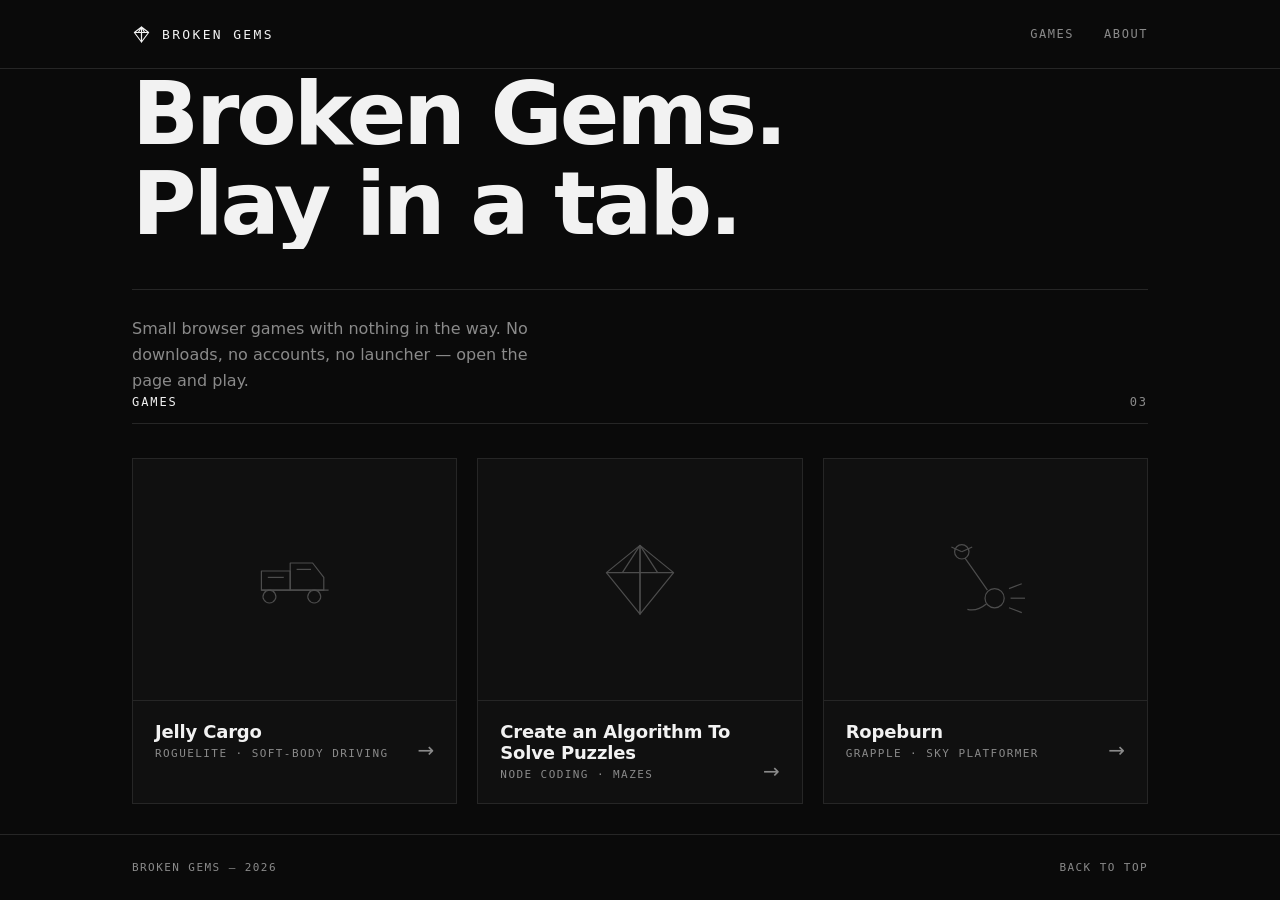
==== commit f84bbd88: "Add files via upload" ====
--- a/index.html
+++ b/index.html
@@ -1,4118 +1,496 @@
-<!doctype html>
+<!DOCTYPE html>
 <html lang="en">
 <head>
 <meta charset="utf-8">
-<meta name="viewport" content="width=device-width, initial-scale=1, viewport-fit=cover">
-<title>Ropeburn</title>
-<link rel="preconnect" href="https://fonts.googleapis.com">
-<link rel="preconnect" href="https://fonts.gstatic.com" crossorigin>
-<link href="https://fonts.googleapis.com/css2?family=Lilita+One&family=Nunito:wght@700;800;900&display=swap" rel="stylesheet">
+<meta name="viewport" content="width=device-width, initial-scale=1">
+<title>Broken Gems</title>
 <style>
-:root{
-  --ink:#1D2440;
-  --panel:#FFFFFF;
-  --panel-2:#EAF5FF;
-  --text:#1D2440;
-  --muted:#56608A;
-  --edge:#1D2440;
-  --sun:#FFD23F;
-  --scarf:#FF3B5C;
-  --sky:#2E9BFF;
-  --mint:#3DDC97;
-  --font-display:'Lilita One','Arial Rounded MT Bold','Trebuchet MS',system-ui,sans-serif;
-  --font-body:'Nunito','Segoe UI',system-ui,-apple-system,sans-serif;
-  box-sizing:border-box;
-  padding-top:env(safe-area-inset-top,0px);
-  padding-bottom:env(safe-area-inset-bottom,0px);
-}
-@media (prefers-color-scheme: dark){
-  :root:not([data-theme="light"]){
-    --panel:#252D52; --panel-2:#313B69; --text:#F5F7FF; --muted:#B8C1E6; --edge:#0E1230;
-  }
-}
-:root[data-theme="dark"]{
-  --panel:#252D52; --panel-2:#313B69; --text:#F5F7FF; --muted:#B8C1E6; --edge:#0E1230;
-}
-html{height:100%;scroll-padding-top:env(safe-area-inset-top,0px);}
-*,*::before,*::after{box-sizing:border-box;}
-body{
-  margin:0;height:100%;overflow:hidden;background:#2E9BFF;color:var(--text);
-  font-family:var(--font-body);font-weight:800;
-  user-select:none;-webkit-user-select:none;-webkit-tap-highlight-color:transparent;touch-action:none;
-}
-canvas#game{position:fixed;top:0;left:0;width:100%;height:100%;display:block;cursor:crosshair;}
-body.menu canvas#game{cursor:default;}
-
-.screen{
-  position:fixed;top:0;left:0;right:0;bottom:0;display:none;
-  align-items:center;justify-content:center;flex-direction:column;
-  padding:calc(env(safe-area-inset-top,0px) + 18px) 18px calc(env(safe-area-inset-bottom,0px) + 18px);
-  overflow-y:auto;
-}
-.screen.show{display:flex;}
-.screen.dim{background:rgba(20,30,70,.28);justify-content:flex-start;}
-.screen.dim>.panel{margin-top:auto;margin-bottom:auto;flex:none;}
-
-/* ---------- Title ---------- */
-#title{justify-content:space-between;}
-.logo-wrap{margin-top:clamp(12px,6vh,70px);text-align:center;pointer-events:none;}
-.logo{
-  font-family:var(--font-display);font-weight:400;
-  font-size:clamp(64px,13vw,168px);line-height:.9;letter-spacing:.01em;
-  color:#fff;margin:0;transform:rotate(-4deg);
-  -webkit-text-stroke:clamp(6px,1.1vw,12px) var(--ink);paint-order:stroke fill;
-  text-shadow:0 clamp(6px,1vw,12px) 0 var(--ink);
-}
-.logo span{display:inline-block;animation:bob 2.6s ease-in-out infinite;}
-.logo span:nth-child(2n){animation-delay:-.4s}
-.logo span:nth-child(3n){animation-delay:-.9s}
-@keyframes bob{0%,100%{transform:translateY(0)}50%{transform:translateY(-8px)}}
-.tagline{
-  margin:clamp(34px,6vh,56px) auto 0;font-family:var(--font-body);font-weight:900;
-  font-size:clamp(16px,2.2vw,22px);color:#fff;
-  -webkit-text-stroke:5px var(--ink);paint-order:stroke fill;max-width:34ch;line-height:1.35;
-}
-.title-actions{display:flex;flex-direction:column;align-items:center;gap:14px;margin-bottom:clamp(10px,5vh,56px);}
-.row{display:flex;gap:12px;flex-wrap:wrap;justify-content:center;}
-
-/* ---------- Buttons ---------- */
-.btn{
-  font-family:var(--font-display);font-weight:400;font-size:clamp(20px,2.4vw,26px);line-height:1;
-  color:var(--ink);background:var(--sun);
-  border:4px solid var(--ink);border-radius:18px;padding:14px 26px 15px;
-  box-shadow:0 6px 0 var(--ink);cursor:pointer;
-  transition:transform .07s ease, box-shadow .07s ease, filter .12s;
-}
-.btn:hover{filter:brightness(1.06) saturate(1.1);}
-.btn:active{transform:translateY(4px);box-shadow:0 2px 0 var(--ink);}
-.btn:focus-visible{outline:4px solid #fff;outline-offset:3px;}
-.btn.red{background:var(--scarf);color:#fff;}
-.btn.mint{background:var(--mint);}
-.btn.white{background:#fff;}
-.btn.big{font-size:clamp(26px,3.4vw,36px);padding:16px 44px 18px;border-radius:22px;}
-.btn.small{font-size:18px;padding:9px 16px 10px;border-radius:14px;box-shadow:0 4px 0 var(--ink);}
-.btn.small:active{transform:translateY(3px);box-shadow:0 1px 0 var(--ink);}
-.btn .sub{display:block;font-family:var(--font-body);font-weight:900;font-size:13px;margin-top:4px;opacity:.85;}
-
-.toggle{
-  font-family:var(--font-body);font-weight:900;font-size:15px;color:#fff;background:rgba(29,36,64,.6);
-  border:3px solid rgba(255,255,255,.85);border-radius:999px;padding:7px 14px;cursor:pointer;
-}
-.toggle:focus-visible{outline:3px solid #fff;outline-offset:2px;}
-.toggle[aria-pressed="false"]{opacity:.7;text-decoration:line-through;}
-
-/* ---------- Panels ---------- */
-.panel{
-  background:var(--panel);color:var(--text);
-  border:4px solid var(--edge);border-radius:30px;box-shadow:0 10px 0 var(--edge);
-  padding:26px clamp(18px,4vw,34px) 30px;width:100%;max-width:620px;
-  animation:pop .28s cubic-bezier(.2,1.6,.4,1);
-}
-@keyframes pop{from{transform:scale(.86);opacity:0}to{transform:scale(1);opacity:1}}
-@media (prefers-reduced-motion: reduce){ .panel,.logo span{animation:none;} }
-.panel h2{font-family:var(--font-display);font-weight:400;font-size:clamp(34px,5vw,48px);margin:0 0 6px;line-height:1;}
-.panel p{margin:0 0 12px;color:var(--muted);font-weight:800;line-height:1.45;}
-.panel .actions{display:flex;gap:12px;flex-wrap:wrap;margin-top:22px;}
-
-/* level grid */
-.grid{display:grid;grid-template-columns:repeat(auto-fill,minmax(170px,1fr));gap:14px;margin-top:16px;}
-.lvl{
-  position:relative;text-align:left;cursor:pointer;padding:0;overflow:hidden;
-  background:var(--panel-2);color:var(--text);border:4px solid var(--edge);border-radius:20px;
-  box-shadow:0 5px 0 var(--edge);font-family:var(--font-body);
-  transition:transform .07s, box-shadow .07s;
-}
-.lvl:active{transform:translateY(3px);box-shadow:0 2px 0 var(--edge);}
-.lvl:focus-visible{outline:4px solid var(--sky);outline-offset:3px;}
-.lvl .sky{height:64px;position:relative;border-bottom:4px solid var(--edge);}
-.lvl .sky::after{content:"";position:absolute;left:12px;bottom:-4px;width:46%;height:20px;border:4px solid var(--edge);border-bottom:none;border-radius:14px 14px 0 0;background:var(--g);}
-.lvl .num{position:absolute;right:10px;top:8px;font-family:var(--font-display);font-size:26px;color:#fff;-webkit-text-stroke:5px var(--ink);paint-order:stroke fill;}
-.lvl .body{padding:10px 12px 12px;}
-.lvl .name{font-family:var(--font-display);font-size:21px;line-height:1.05;display:block;}
-.lvl .best{font-size:14px;color:var(--muted);font-weight:900;margin-top:4px;display:flex;align-items:center;gap:6px;}
-.lvl.locked{cursor:not-allowed;filter:grayscale(.55);opacity:.62;}
-.medal{display:inline-block;width:16px;height:16px;border-radius:50%;border:3px solid var(--ink);flex:none;}
-.medal.m3{background:#FFC21A;} .medal.m2{background:#D6E2F0;} .medal.m1{background:#E09A5B;} .medal.m0{background:transparent;opacity:.4;}
-
-/* how to */
-.keys{display:grid;grid-template-columns:auto 1fr;gap:10px 16px;align-items:center;margin:14px 0 4px;}
-.kbd{
-  font-family:var(--font-display);font-size:17px;background:var(--panel-2);border:3px solid var(--edge);
-  border-radius:10px;padding:5px 10px 6px;box-shadow:0 3px 0 var(--edge);white-space:nowrap;justify-self:start;
-}
-.keys span:not(.kbd){font-weight:800;color:var(--text);line-height:1.35;}
-.tip{margin-top:14px;background:var(--panel-2);border-radius:16px;padding:12px 14px;color:var(--text)!important;}
-
-/* results */
-.big-time{font-family:var(--font-display);font-size:clamp(56px,10vw,86px);line-height:1;margin:10px 0 4px;}
-.medals{display:flex;gap:16px;margin:14px 0 6px;}
-.medal-big{width:70px;height:70px;border-radius:50%;border:5px solid var(--ink);display:flex;align-items:center;justify-content:center;
-  font-family:var(--font-display);font-size:12px;color:var(--ink);background:var(--panel-2);opacity:.35;transform:scale(.8);
-  transition:transform .35s cubic-bezier(.2,1.8,.4,1), opacity .2s;}
-.medal-big.on{opacity:1;transform:scale(1);}
-.medal-big.g.on{background:#FFC21A;} .medal-big.s.on{background:#E3ECF7;} .medal-big.b.on{background:#E39C5C;}
-.stat-row{display:flex;gap:10px;flex-wrap:wrap;margin-top:10px;}
-.stat{background:var(--panel-2);border-radius:14px;padding:8px 12px;font-weight:900;color:var(--text);}
-.stat b{font-family:var(--font-display);font-weight:400;font-size:20px;margin-left:4px;}
-.newbest{display:inline-block;background:var(--scarf);color:#fff;font-family:var(--font-display);font-size:18px;padding:4px 12px 5px;border-radius:999px;border:3px solid var(--ink);transform:rotate(-3deg);margin-left:6px;vertical-align:middle;}
-
-/* mode picker, stats, save codes */
-.btn.blue{background:#6CC8FF;}
-.mode-grid{display:grid;grid-template-columns:repeat(auto-fit,minmax(200px,1fr));gap:14px;margin-top:16px;}
-.mode-card{
-  text-align:left;cursor:pointer;background:var(--panel-2);color:var(--text);border:4px solid var(--edge);border-radius:22px;
-  box-shadow:0 6px 0 var(--edge);padding:16px 18px 18px;font-family:var(--font-body);display:flex;flex-direction:column;gap:4px;
-  transition:transform .07s, box-shadow .07s;
-}
-.mode-card:active{transform:translateY(4px);box-shadow:0 2px 0 var(--edge);}
-.mode-card:focus-visible{outline:4px solid var(--sky);outline-offset:3px;}
-.mode-card .mode-title{font-family:var(--font-display);font-size:26px;line-height:1.05;}
-.mode-card .mode-sub{font-weight:800;color:var(--muted);line-height:1.35;}
-.mode-card .mode-best{margin-top:8px;align-self:flex-start;background:var(--sun);color:var(--ink);border:3px solid var(--ink);border-radius:999px;padding:2px 12px 3px;font-weight:900;font-size:14px;}
-.mode-card.daily .mode-best{background:var(--mint);}
-.inf-card{margin-top:14px;background:var(--panel-2);border:4px solid var(--edge);border-radius:22px;padding:16px 18px;display:flex;align-items:center;gap:16px;}
-.inf-swatch{width:74px;height:74px;border-radius:18px;border:4px solid var(--edge);flex:none;position:relative;overflow:hidden;}
-.inf-swatch::after{content:"";position:absolute;left:10px;right:10px;bottom:-4px;height:22px;border:4px solid var(--ink);border-bottom:none;border-radius:12px 12px 0 0;background:var(--g);}
-.inf-num{font-family:var(--font-display);font-size:clamp(34px,6vw,46px);line-height:1;}
-.inf-name{font-family:var(--font-display);font-size:21px;margin-top:2px;}
-.inf-meta{font-weight:800;color:var(--muted);margin-top:4px;}
-.stat-grid{display:grid;grid-template-columns:repeat(auto-fill,minmax(150px,1fr));gap:10px;margin:14px 0 16px;}
-.pstat{background:var(--panel-2);border-radius:16px;padding:10px 12px;}
-.pstat b{display:block;font-family:var(--font-display);font-weight:400;font-size:24px;line-height:1.1;}
-.pstat span{font-weight:800;color:var(--muted);font-size:14px;}
-.code-box{margin-top:14px;}
-.code-box textarea{
-  width:100%;min-height:92px;resize:vertical;font-family:ui-monospace,Consolas,monospace;font-size:13px;line-height:1.4;
-  background:var(--panel-2);color:var(--text);border:3px solid var(--edge);border-radius:14px;padding:10px 12px;user-select:text;-webkit-user-select:text;
-}
-.code-box textarea:focus-visible{outline:3px solid var(--sky);outline-offset:2px;}
-.note{margin-top:12px!important;color:var(--text)!important;font-weight:900!important;}
-.note:empty{display:none;}
-.btn.danger{background:#fff;color:#C8243F;}
-.back-link{
-  position:fixed;left:calc(env(safe-area-inset-left,0px) + 14px);top:calc(env(safe-area-inset-top,0px) + 14px);z-index:6;
-  font-family:var(--font-body);font-weight:900;font-size:15px;color:var(--ink);background:#fff;text-decoration:none;
-  border:3px solid var(--ink);border-radius:999px;padding:6px 14px 7px;box-shadow:0 4px 0 var(--ink);
-}
-.back-link:focus-visible{outline:3px solid #fff;outline-offset:2px;}
-@media (max-height:540px){
-  .logo{font-size:clamp(44px,9vw,86px);}
-  .tagline{display:none;}
-  .logo-wrap{margin-top:4px;}
-  .title-actions{gap:8px;margin-bottom:6px;}
-  .btn.big{padding:10px 36px 12px;font-size:28px;}
-  .btn{padding:10px 20px 11px;}
-}
-
-/* multiplayer */
-.btn.purple{background:#C7A2FF;}
-.field{display:block;margin:12px 0;}
-.field-label,.field>span:first-child{display:block;font-weight:900;font-size:14px;color:var(--muted);margin-bottom:6px;}
-.text-in{
-  width:100%;font-family:var(--font-body);font-weight:900;font-size:18px;color:var(--text);background:var(--panel-2);
-  border:3px solid var(--edge);border-radius:14px;padding:10px 12px;user-select:text;-webkit-user-select:text;
-}
-.text-in:focus-visible,.code-in:focus-visible{outline:3px solid var(--sky);outline-offset:2px;}
-.entry{display:flex;flex-direction:column;align-items:stretch;gap:8px;margin-top:18px;background:var(--panel-2);border:4px solid var(--edge);border-radius:22px;padding:16px 18px 20px;}
-.entry[hidden]{display:none;}
-.entry-code{display:flex;flex-direction:column;gap:8px;}
-.entry-code[hidden]{display:none;}
-.entry-label{text-align:center;font-weight:900;color:var(--muted);font-size:15px;margin-top:4px;}
-.entry .btn{margin-top:10px;align-self:center;}
-.code-in.name-in{letter-spacing:.02em;text-transform:none;font-size:26px;background:var(--panel);}
-.entry .code-in{background:var(--panel);}
-.mode-card[aria-pressed="true"]{background:var(--sun);color:var(--ink);}
-.mode-card.daily[aria-pressed="true"]{background:var(--mint);}
-.mode-card[aria-pressed="true"] .mode-sub{color:var(--ink);}
-.code-in{
-  flex:1;min-width:0;font-family:var(--font-display);font-size:28px;letter-spacing:.18em;text-transform:uppercase;text-align:center;
-  color:var(--text);background:var(--panel-2);border:4px solid var(--edge);border-radius:16px;padding:8px 10px;user-select:text;-webkit-user-select:text;
-}
-.lobby-head{display:flex;justify-content:space-between;align-items:flex-start;gap:16px;flex-wrap:wrap;}
-.code-chip{background:var(--panel-2);border:4px solid var(--edge);border-radius:20px;padding:10px 14px;text-align:center;min-width:200px;}
-.code-label{display:block;font-weight:900;font-size:13px;color:var(--muted);}
-.code-val{display:block;font-family:var(--font-display);font-size:38px;letter-spacing:.12em;line-height:1.1;margin:2px 0 6px;}
-.code-btns{display:flex;gap:8px;justify-content:center;}
-.lobby-grid{display:grid;grid-template-columns:minmax(0,1fr) minmax(0,1.25fr);gap:22px;margin-top:10px;}
-@media (max-width:720px){.lobby-grid{grid-template-columns:1fr;}}
-.sub-h{font-family:var(--font-display);font-weight:400;font-size:22px;margin:6px 0 8px;display:flex;justify-content:space-between;align-items:baseline;}
-.sub-h span{font-family:var(--font-body);font-weight:900;font-size:14px;color:var(--muted);}
-.plist{list-style:none;margin:0;padding:0;display:flex;flex-direction:column;gap:8px;}
-.plist li{display:flex;align-items:center;gap:10px;background:var(--panel-2);border-radius:14px;padding:8px 12px;font-weight:900;}
-.plist em{font-style:normal;color:var(--muted);font-weight:800;}
-.pname{flex:1;min-width:0;overflow:hidden;text-overflow:ellipsis;white-space:nowrap;}
-.pdot{width:18px;height:18px;border-radius:50%;border:3px solid var(--ink);flex:none;}
-.av{width:30px;height:30px;flex:none;}
-.ptag{font-size:12px;font-weight:900;background:var(--sun);color:var(--ink);border:2px solid var(--ink);border-radius:999px;padding:1px 8px 2px;}
-.team-pick{margin-top:14px;}
-.seg{display:flex;flex-wrap:wrap;gap:8px;}
-.seg-btn{
-  font-family:var(--font-body);font-weight:900;font-size:15px;color:var(--text);background:var(--panel-2);cursor:pointer;
-  border:3px solid var(--edge);border-radius:12px;padding:7px 14px;box-shadow:0 3px 0 var(--edge);
-}
-.seg-btn[aria-pressed="true"]{background:var(--c,var(--sun));color:var(--ink);}
-.seg-btn[data-team][aria-pressed="true"]{color:#fff;}
-.seg-btn[data-team]{border-left:10px solid var(--c);}
-.seg-btn:disabled,.chip:disabled{cursor:default;opacity:.85;box-shadow:none;}
-.seg-btn:focus-visible,.chip:focus-visible{outline:3px solid var(--sky);outline-offset:2px;}
-.chips{display:flex;flex-wrap:wrap;gap:8px;}
-.chip{
-  display:inline-flex;align-items:center;gap:8px;font-family:var(--font-body);font-weight:900;font-size:14px;color:var(--text);cursor:pointer;
-  background:var(--panel-2);border:3px solid var(--edge);border-radius:999px;padding:4px 12px 4px 5px;opacity:.55;
-}
-.chip[aria-pressed="true"]{opacity:1;background:var(--panel);box-shadow:0 3px 0 var(--edge);}
-.chip-sw{width:22px;height:22px;border-radius:50%;border:2px solid var(--ink);}
-.dist-row{display:flex;align-items:center;gap:10px;}
-.dist-row input[type=range]{flex:1;accent-color:var(--scarf);min-width:0;}
-.dist-row input[type=number]{width:92px;font-family:var(--font-body);font-weight:900;font-size:16px;color:var(--text);background:var(--panel-2);border:3px solid var(--edge);border-radius:10px;padding:6px 8px;}
-.unit{font-weight:900;color:var(--muted);}
-.stepper{display:flex;align-items:center;gap:12px;}
-.step-val{font-family:var(--font-display);font-size:28px;min-width:32px;text-align:center;}
-.res-grid{display:grid;grid-template-columns:minmax(0,1.3fr) minmax(0,1fr);gap:22px;}
-.res-grid>div[hidden]{display:none;}
-@media (max-width:720px){.res-grid{grid-template-columns:1fr;}}
-.rank-list{list-style:none;margin:0;padding:0;display:flex;flex-direction:column;gap:8px;}
-.rank-list li{display:flex;align-items:center;gap:10px;background:var(--panel-2);border-radius:14px;padding:8px 12px;}
-.rank-list li.me{outline:3px solid var(--scarf);}
-.rk{font-family:var(--font-display);font-size:24px;min-width:26px;text-align:center;}
-.rank-list li:nth-child(1) .rk{color:#E0A100;}
-.rn{flex:1;min-width:0;}
-.rn b,.rs{font-weight:900;}
-.rn b{display:block;overflow:hidden;text-overflow:ellipsis;white-space:nowrap;}
-.rn small,.rs small{display:block;font-weight:800;color:var(--muted);font-size:13px;}
-.rs{text-align:right;font-family:var(--font-display);font-weight:400;font-size:20px;white-space:nowrap;}
-.rs small{font-family:var(--font-body);}
-#roomTag{
-  position:fixed;right:calc(env(safe-area-inset-right,0px) + 12px);bottom:calc(env(safe-area-inset-bottom,0px) + 12px);z-index:6;
-  display:flex;align-items:center;gap:8px;background:#fff;color:var(--ink);border:3px solid var(--ink);border-radius:999px;
-  padding:5px 6px 5px 14px;box-shadow:0 4px 0 var(--ink);font-family:var(--font-body);font-weight:900;font-size:15px;
-}
-#roomTag[hidden]{display:none;}
-#roomTagText{letter-spacing:.06em;font-variant-numeric:tabular-nums;}
-#roomTag button{font-family:var(--font-body);font-weight:900;font-size:13px;background:var(--panel-2);color:var(--ink);border:2px solid var(--ink);border-radius:999px;padding:3px 10px;cursor:pointer;}
-
-/* in-game buttons */
-#hudBtns{position:fixed;top:calc(env(safe-area-inset-top,0px) + 12px);right:calc(env(safe-area-inset-right,0px) + 12px);display:flex;gap:8px;z-index:5;}
-.icon-btn{
-  width:46px;height:46px;border-radius:14px;border:3px solid var(--ink);background:#fff;color:var(--ink);
-  box-shadow:0 4px 0 var(--ink);display:flex;align-items:center;justify-content:center;cursor:pointer;padding:0;
-}
-.icon-btn:active{transform:translateY(3px);box-shadow:0 1px 0 var(--ink);}
-.icon-btn:focus-visible{outline:3px solid #fff;outline-offset:2px;}
-.icon-btn svg{width:24px;height:24px;}
-#pauseBtn{display:none;}
-body.playing #pauseBtn{display:flex;}
-#rotateHint{
-  position:fixed;left:50%;bottom:calc(env(safe-area-inset-bottom,0px) + 16px);transform:translateX(-50%);
-  background:#fff;color:var(--ink);border:3px solid var(--ink);border-radius:999px;padding:8px 16px;font-weight:900;font-size:14px;
-  display:none;z-index:4;box-shadow:0 4px 0 var(--ink);white-space:nowrap;
-}
+  *, *::before, *::after { box-sizing: border-box; margin: 0; padding: 0; }
+
+  :root {
+    --bg:      #0a0a0a;
+    --surface: #101010;
+    --line:    #262626;
+    --text:    #f2f2f2;
+    --muted:   #8a8a8a;
+    --white:   #ffffff;
+    --mono: ui-monospace, "SF Mono", "Cascadia Mono", Consolas, monospace;
+    --sans: "Inter", "Segoe UI", system-ui, -apple-system, sans-serif;
+    --ease: cubic-bezier(0.22, 1, 0.36, 1);
+  }
+
+  ::selection { background: var(--white); color: var(--bg); }
+
+  :focus-visible {
+    outline: 2px solid var(--white);
+    outline-offset: 3px;
+  }
+
+  html { scroll-behavior: smooth; }
+
+  body {
+    background: var(--bg);
+    color: var(--text);
+    font-family: var(--sans);
+    -webkit-font-smoothing: antialiased;
+    min-height: 100vh;
+    display: flex;
+    flex-direction: column;
+  }
+
+  .wrap {
+    width: 100%;
+    max-width: 1080px;
+    margin: 0 auto;
+    padding: 0 32px;
+  }
+
+  /* ── entrance ───────────────────────────────────────────────── */
+
+  @keyframes rise {
+    from { opacity: 0; transform: translateY(18px); }
+    to   { opacity: 1; transform: none; }
+  }
+
+  @keyframes unmask {
+    from { transform: translateY(105%); }
+    to   { transform: translateY(0); }
+  }
+
+  @keyframes widen {
+    from { transform: scaleX(0); }
+    to   { transform: scaleX(1); }
+  }
+
+  .rise {
+    opacity: 0;
+    animation: rise 0.7s var(--ease) forwards;
+  }
+
+  /* ── nav ────────────────────────────────────────────────────── */
+
+  nav {
+    border-bottom: 1px solid var(--line);
+    position: sticky;
+    top: 0;
+    background: var(--bg);
+    z-index: 10;
+  }
+
+  .nav-inner {
+    display: flex;
+    align-items: center;
+    justify-content: space-between;
+    height: 68px;
+  }
+
+  .brand {
+    display: flex;
+    align-items: center;
+    gap: 11px;
+    text-decoration: none;
+    color: var(--text);
+  }
+
+  .brand svg { overflow: visible; }
+  .brand svg path { transition: transform 0.45s var(--ease); }
+  .brand:hover .gem-l { transform: translateX(-2px); }
+  .brand:hover .gem-r { transform: translateX(2px); }
+
+  .brand span {
+    font-family: var(--mono);
+    font-size: 13px;
+    letter-spacing: 0.18em;
+    text-transform: uppercase;
+    font-weight: 500;
+  }
+
+  .nav-links { display: flex; gap: 30px; }
+
+  .nav-links a {
+    font-family: var(--mono);
+    font-size: 12px;
+    letter-spacing: 0.13em;
+    text-transform: uppercase;
+    color: var(--muted);
+    text-decoration: none;
+    padding: 4px 0;
+    position: relative;
+    transition: color 0.25s var(--ease);
+  }
+
+  .nav-links a::after {
+    content: "";
+    position: absolute;
+    left: 0; bottom: 0;
+    width: 100%; height: 1px;
+    background: var(--white);
+    transform: scaleX(0);
+    transform-origin: left;
+    transition: transform 0.35s var(--ease);
+  }
+
+  .nav-links a:hover { color: var(--text); }
+  .nav-links a:hover::after { transform: scaleX(1); }
+
+  /* ── hero ───────────────────────────────────────────────────── */
+
+  header { padding: 120px 0 96px; }
+
+  .mask { overflow: hidden; }
+
+  .mask h1 {
+    font-size: clamp(46px, 9vw, 88px);
+    font-weight: 600;
+    letter-spacing: -0.035em;
+    line-height: 1.02;
+    animation: unmask 0.85s var(--ease) forwards;
+    transform: translateY(105%);
+  }
+
+  .mask:nth-of-type(2) h1 { animation-delay: 0.09s; }
+
+  .rule {
+    height: 1px;
+    background: var(--line);
+    margin: 40px 0 26px;
+    transform: scaleX(0);
+    transform-origin: left;
+    animation: widen 0.9s var(--ease) 0.4s forwards;
+  }
+
+  .lede {
+    color: var(--muted);
+    font-size: 16px;
+    line-height: 1.65;
+    max-width: 420px;
+    animation-delay: 0.5s;
+  }
+
+  /* ── games ──────────────────────────────────────────────────── */
+
+  section { padding-bottom: 110px; }
+
+  .sec-head {
+    display: flex;
+    align-items: baseline;
+    justify-content: space-between;
+    border-bottom: 1px solid var(--line);
+    padding-bottom: 14px;
+    margin-bottom: 34px;
+  }
+
+  .sec-head h2, .sec-head span {
+    font-family: var(--mono);
+    font-size: 12px;
+    letter-spacing: 0.16em;
+    text-transform: uppercase;
+    font-weight: 500;
+  }
+
+  .sec-head span { color: var(--muted); }
+
+  .grid {
+    display: grid;
+    grid-template-columns: repeat(auto-fill, minmax(300px, 1fr));
+    gap: 20px;
+  }
+
+  .card {
+    display: block;
+    text-decoration: none;
+    color: inherit;
+    background: var(--surface);
+    border: 1px solid var(--line);
+    transition:
+      border-color 0.3s var(--ease),
+      transform 0.4s var(--ease),
+      background 0.3s var(--ease);
+  }
+
+  .card:hover {
+    border-color: var(--white);
+    background: #131313;
+    transform: translateY(-5px);
+  }
+
+  .art {
+    aspect-ratio: 4 / 3;
+    display: grid;
+    place-items: center;
+    border-bottom: 1px solid var(--line);
+    transition: border-color 0.3s var(--ease);
+  }
+
+  .card:hover .art { border-color: var(--white); }
+
+  .art svg { width: 96px; height: 96px; overflow: visible; }
+
+  .art path, .art line {
+    stroke: #4d4d4d;
+    stroke-width: 1.5;
+    fill: none;
+    stroke-linejoin: round;
+    transition: stroke 0.35s var(--ease), transform 0.5s var(--ease);
+  }
+
+  .card:hover .art path,
+  .card:hover .art line { stroke: var(--white); }
+
+  .card:hover .gem-l { transform: translateX(-7px) rotate(-3deg); }
+  .card:hover .gem-r { transform: translateX(7px) rotate(3deg); }
+
+  .card-body {
+    padding: 20px 22px 22px;
+    display: flex;
+    align-items: flex-end;
+    justify-content: space-between;
+    gap: 16px;
+  }
+
+  .card h3 {
+    font-size: 18px;
+    font-weight: 550;
+    letter-spacing: -0.01em;
+    margin-bottom: 5px;
+  }
+
+  .card p {
+    font-family: var(--mono);
+    font-size: 11px;
+    letter-spacing: 0.13em;
+    text-transform: uppercase;
+    color: var(--muted);
+  }
+
+  .arrow {
+    font-size: 20px;
+    line-height: 1;
+    color: var(--muted);
+    transition: transform 0.4s var(--ease), color 0.3s var(--ease);
+  }
+
+  .card:hover .arrow {
+    transform: translateX(6px);
+    color: var(--white);
+  }
+
+  /* ── reveal on scroll ───────────────────────────────────────── */
+
+  .reveal {
+    opacity: 0;
+    transform: translateY(24px);
+    transition: opacity 0.7s var(--ease), transform 0.7s var(--ease);
+  }
+
+  .reveal.in { opacity: 1; transform: none; }
+
+  /* card swells and fades on the way into the game */
+  .card.burst {
+    transform: scale(1.9);
+    opacity: 0;
+    border-color: var(--white);
+    transition: transform 0.52s var(--ease), opacity 0.52s var(--ease);
+    pointer-events: none;
+    z-index: 5;
+  }
+
+  body.leaving { opacity: 0; transition: opacity 0.45s var(--ease); }
+
+  /* ── footer ─────────────────────────────────────────────────── */
+
+  footer {
+    margin-top: auto;
+    border-top: 1px solid var(--line);
+    padding: 26px 0;
+  }
+
+  .foot-inner {
+    display: flex;
+    align-items: center;
+    justify-content: space-between;
+    flex-wrap: wrap;
+    gap: 14px;
+    font-family: var(--mono);
+    font-size: 11px;
+    letter-spacing: 0.13em;
+    text-transform: uppercase;
+    color: var(--muted);
+  }
+
+  .foot-inner a {
+    color: var(--muted);
+    text-decoration: none;
+    transition: color 0.25s var(--ease);
+  }
+
+  .foot-inner a:hover { color: var(--white); }
+
+  @media (max-width: 620px) {
+    .wrap { padding: 0 20px; }
+    header { padding: 76px 0 64px; }
+    .nav-links { gap: 20px; }
+  }
+
+  @media (prefers-reduced-motion: reduce) {
+    *, *::before, *::after {
+      animation-duration: 0.01ms !important;
+      animation-delay: 0ms !important;
+      transition-duration: 0.01ms !important;
+    }
+    .mask h1 { transform: none; }
+    .rule { transform: scaleX(1); }
+    .rise, .reveal { opacity: 1; transform: none; }
+  }
 </style>
 </head>
-<body class="menu">
-<canvas id="game" aria-label="Ropeburn game area"></canvas>
-
-<div id="hudBtns">
-  <button class="icon-btn" id="pauseBtn" aria-label="Pause"><svg viewBox="0 0 24 24"><rect x="5" y="4" width="5" height="16" rx="1.5" fill="currentColor"/><rect x="14" y="4" width="5" height="16" rx="1.5" fill="currentColor"/></svg></button>
-  <button class="icon-btn" id="muteBtn" aria-label="Sound on"><svg viewBox="0 0 24 24" id="muteIcon"></svg></button>
-</div>
-<div id="roomTag" hidden><span id="roomTagText">Room</span><button id="roomTagBtn">Hide</button></div>
-<div id="rotateHint">Turn your phone sideways for a wider view</div>
-
-<!-- Title -->
-<section class="screen show" id="title" aria-label="Title">
-  <a class="back-link" id="hubLink" href="../" hidden>&larr; Broken Gems</a>
-  <div class="logo-wrap">
-    <h1 class="logo" aria-label="Ropeburn"><span>R</span><span>o</span><span>p</span><span>e</span><span>b</span><span>u</span><span>r</span><span>n</span></h1>
-    <p class="tagline">Swing, dash and pop your way across the sky. Just never touch the ground.</p>
-  </div>
-  <div class="title-actions">
-    <button class="btn red big" id="playBtn">Play<span class="sub" id="playSub">6 hand-made levels</span></button>
-    <div class="row">
-      <button class="btn mint" id="infBtn">Infinite<span class="sub" id="infSub">Generated levels</span></button>
-      <button class="btn blue" id="endBtn">Endless<span class="sub" id="endSub">Go as far as you can</span></button>
-      <button class="btn purple" id="mpBtn">Multiplayer<span class="sub">Race your friends</span></button>
-    </div>
-    <div class="row">
-      <button class="btn small white" id="howBtn">How to play</button>
-      <button class="btn small white" id="profBtn">Stats and save</button>
-      <button class="toggle" id="shakeToggle" aria-pressed="true">Screen shake</button>
+<body>
+
+<nav>
+  <div class="wrap nav-inner">
+    <a class="brand" href="./">
+      <svg viewBox="0 0 24 24" width="19" height="19" aria-hidden="true">
+        <g stroke="currentColor" stroke-width="1.4" fill="none" stroke-linejoin="round">
+          <path class="gem-l" d="M12 2.5 L3 9.5 L12 21.5 Z M3 9.5 H12 M12 2.5 L8 9.5"/>
+          <path class="gem-r" d="M12 2.5 L21 9.5 L12 21.5 Z M12 9.5 H21 M12 2.5 L16 9.5"/>
+        </g>
+      </svg>
+      <span>Broken Gems</span>
+    </a>
+    <div class="nav-links">
+      <a href="#games">Games</a>
+      <a href="#about">About</a>
     </div>
   </div>
-</section>
-
-<!-- Levels -->
-<section class="screen dim" id="levels" aria-label="Choose a level">
-  <div class="panel" style="max-width:760px">
-    <h2>Pick a sky</h2>
-    <p>Beat a level to open the next one. Faster times earn better medals.</p>
-    <div class="grid" id="levelGrid"></div>
-    <div class="actions"><button class="btn small white" id="levelsBack">Back</button></div>
+</nav>
+
+<header class="wrap">
+  <div class="mask"><h1>Broken Gems.</h1></div>
+  <div class="mask"><h1>Play in a tab.</h1></div>
+  <div class="rule"></div>
+  <p class="lede rise">Small browser games with nothing in the way. No downloads, no accounts, no launcher &mdash; open the page and play.</p>
+</header>
+
+<section class="wrap" id="games">
+  <div class="sec-head reveal">
+    <h2>Games</h2>
+    <span>03</span>
+  </div>
+
+  <div class="grid">
+    <a class="card reveal" href="./jelly-cargo/">
+      <div class="art">
+        <svg viewBox="0 0 120 120" aria-hidden="true">
+          <g class="gem-l">
+            <path d="M18 74 L18 50 L54 50 L54 74 Z"/>
+            <line x1="26" y1="58" x2="46" y2="58"/>
+          </g>
+          <g class="gem-r">
+            <path d="M54 74 L54 40 L82 40 L96 58 L96 74 Z"/>
+            <line x1="62" y1="48" x2="80" y2="48"/>
+          </g>
+          <path d="M18 74 L102 74"/>
+          <path d="M28 74 a8 8 0 1 0 0.1 0 M84 74 a8 8 0 1 0 0.1 0"/>
+        </svg>
+      </div>
+      <div class="card-body">
+        <div>
+          <h3>Jelly Cargo</h3>
+          <p>Roguelite &middot; soft-body driving</p>
+        </div>
+        <div class="arrow">&rarr;</div>
+      </div>
+    </a>
+
+    <a class="card reveal" href="./game/">
+      <div class="art">
+        <svg viewBox="0 0 120 120" aria-hidden="true">
+          <g class="gem-l">
+            <path d="M60 18 L18 52 L60 104 Z"/>
+            <line x1="18" y1="52" x2="60" y2="52"/>
+            <line x1="60" y1="18" x2="38" y2="52"/>
+          </g>
+          <g class="gem-r">
+            <path d="M60 18 L102 52 L60 104 Z"/>
+            <line x1="60" y1="52" x2="102" y2="52"/>
+            <line x1="60" y1="18" x2="82" y2="52"/>
+          </g>
+        </svg>
+      </div>
+      <div class="card-body">
+        <div>
+          <h3>Create an Algorithm To Solve Puzzles</h3>
+          <p>Node coding &middot; mazes</p>
+        </div>
+        <div class="arrow">&rarr;</div>
+      </div>
+    </a>
+
+    <a class="card reveal" href="./ropeburn/">
+      <div class="art">
+        <svg viewBox="0 0 120 120" aria-hidden="true">
+          <g class="gem-l">
+            <path d="M22 26 a9 9 0 1 0 18 0 a9 9 0 1 0 -18 0"/>
+            <line x1="31" y1="26" x2="18" y2="20"/>
+            <line x1="31" y1="26" x2="44" y2="20"/>
+            <path d="M35 34 Q52 58 63 74"/>
+          </g>
+          <g class="gem-r">
+            <path d="M60 84 a12 12 0 1 0 24 0 a12 12 0 1 0 -24 0"/>
+            <path d="M62 91 Q50 101 38 98"/>
+            <line x1="90" y1="72" x2="106" y2="66"/>
+            <line x1="92" y1="84" x2="110" y2="84"/>
+            <line x1="90" y1="96" x2="106" y2="102"/>
+          </g>
+        </svg>
+      </div>
+      <div class="card-body">
+        <div>
+          <h3>Ropeburn</h3>
+          <p>Grapple &middot; sky platformer</p>
+        </div>
+        <div class="arrow">&rarr;</div>
+      </div>
+    </a>
   </div>
 </section>
 
-<!-- Infinite -->
-<section class="screen dim" id="infinite" aria-label="Infinite levels">
-  <div class="panel" style="max-width:560px">
-    <h2>Infinite skies</h2>
-    <p>Every level is generated fresh and each one gets a little trickier. Clear a level to move on. Your place is saved.</p>
-    <div class="inf-card">
-      <div class="inf-swatch" id="infSwatch"></div>
-      <div>
-        <div class="inf-num" id="infLevel">Level 1</div>
-        <div class="inf-name" id="infName"></div>
-        <div class="inf-meta" id="infMeta"></div>
-      </div>
-    </div>
-    <div class="actions">
-      <button class="btn red" id="infPlay">Start</button>
-      <button class="btn white" id="infNew">New sky</button>
-      <button class="btn white" id="infBack">Back</button>
-    </div>
-    <p class="note" id="infNote" role="status"></p>
+<footer id="about">
+  <div class="wrap foot-inner">
+    <span>Broken Gems &mdash; <span id="yr"></span></span>
+    <a href="#games">Back to top</a>
   </div>
-</section>
-
-<!-- Endless picker -->
-<section class="screen dim" id="endlessPick" aria-label="Endless run">
-  <div class="panel" style="max-width:600px">
-    <h2>Endless run</h2>
-    <p>Fly as far as you can before the storm catches you. The sky is built as you go.</p>
-    <div class="mode-grid">
-      <button class="mode-card" id="endRandom"><span class="mode-title">Random sky</span><span class="mode-sub">A brand new sky every run</span><span class="mode-best" id="endRandomBest">No runs yet</span></button>
-      <button class="mode-card daily" id="endDaily"><span class="mode-title">Daily sky</span><span class="mode-sub">The same sky for everyone today</span><span class="mode-best" id="endDailyBest">Not played today</span></button>
-    </div>
-    <div class="actions"><button class="btn small white" id="endBack">Back</button></div>
-  </div>
-</section>
-
-<!-- Stats and save -->
-<section class="screen dim" id="profile" aria-label="Stats and save">
-  <div class="panel" style="max-width:640px">
-    <h2>Stats and save</h2>
-    <div class="stat-grid" id="profStats"></div>
-    <p>Progress saves by itself in this browser. Use a save code to carry it to another computer.</p>
-    <div class="actions" style="margin-top:10px">
-      <button class="btn small" id="saveCopy">Copy save code</button>
-      <button class="btn small white" id="savePaste">Paste save code</button>
-      <button class="btn small danger" id="saveWipe">Wipe save</button>
-    </div>
-    <div class="code-box" id="codeBox" hidden>
-      <textarea id="codeText" aria-label="Save code" spellcheck="false"></textarea>
-      <div class="actions" style="margin-top:10px">
-        <button class="btn small red" id="codeApply">Load this code</button>
-        <button class="btn small white" id="codeCancel">Close</button>
-      </div>
-    </div>
-    <p class="note" id="saveNote" role="status"></p>
-    <div class="actions"><button class="btn small white" id="profBack">Back</button></div>
-  </div>
-</section>
-
-<!-- Multiplayer -->
-<section class="screen dim" id="mp" aria-label="Multiplayer">
-  <div class="panel" style="max-width:600px">
-    <h2>Multiplayer</h2>
-    <p>Race friends across the same generated sky. Whoever creates the room hosts it straight from their browser, so there's nothing to install.</p>
-    <div class="mode-grid">
-      <button class="mode-card" id="mpCreate" aria-pressed="false"><span class="mode-title">Create</span><span class="mode-sub">Host a room, set the rules and share the code</span></button>
-      <button class="mode-card daily" id="mpJoinOpen" aria-pressed="false"><span class="mode-title">Join</span><span class="mode-sub">Type a friend's room code</span></button>
-    </div>
-    <div class="entry" id="mpEntry" hidden>
-      <label class="entry-label" for="mpName">Username</label>
-      <input class="code-in name-in" id="mpName" maxlength="16" placeholder="Your name" autocomplete="off" spellcheck="false">
-      <div class="entry-code" id="mpCodeWrap" hidden>
-        <label class="entry-label" for="mpCode">Room code</label>
-        <input class="code-in" id="mpCode" maxlength="6" placeholder="CODE" autocomplete="off" autocapitalize="characters" spellcheck="false">
-      </div>
-      <button class="btn red big" id="mpGo">Join</button>
-    </div>
-    <p class="note" id="mpNote" role="status"></p>
-    <div class="actions"><button class="btn small white" id="mpBack">Back</button></div>
-  </div>
-</section>
-
-<!-- Lobby -->
-<section class="screen dim" id="mpLobby" aria-label="Room lobby">
-  <div class="panel" style="max-width:880px">
-    <div class="lobby-head">
-      <div style="flex:1;min-width:240px"><h2>Lobby</h2><p id="lobbyWho"></p></div>
-      <div class="code-chip"><span class="code-label">Room code</span><span class="code-val" id="lobbyCode"></span>
-        <div class="code-btns"><button class="btn small white" id="lobbyCopy">Copy</button><button class="btn small white" id="lobbyHide">Hide</button></div></div>
-    </div>
-    <div class="lobby-grid">
-      <div>
-        <h3 class="sub-h">Players <span id="lobbyCount"></span></h3>
-        <ul class="plist" id="lobbyPlayers"></ul>
-        <div class="team-pick" id="teamPick" hidden></div>
-      </div>
-      <div>
-        <h3 class="sub-h">Race settings</h3>
-        <div id="roomSettings"></div>
-      </div>
-    </div>
-    <p class="note" id="lobbyNote" role="status"></p>
-    <div class="actions">
-      <button class="btn red" id="lobbyStart">Start race</button>
-      <button class="btn white" id="lobbyLeave">Leave</button>
-    </div>
-  </div>
-</section>
-
-<!-- Race results -->
-<section class="screen dim" id="mpResults" aria-label="Race results">
-  <div class="panel" style="max-width:820px">
-    <h2 id="mprTitle">Results</h2>
-    <p id="mprSub"></p>
-    <div class="res-grid">
-      <div><h3 class="sub-h">Players</h3><ol class="rank-list" id="mprPlayers"></ol></div>
-      <div id="mprTeamsWrap"><h3 class="sub-h">Teams</h3><ol class="rank-list" id="mprTeams"></ol></div>
-    </div>
-    <p class="note" id="mprNote" role="status"></p>
-    <div class="actions" id="mprActions"></div>
-  </div>
-</section>
-
-<!-- How to -->
-<section class="screen dim" id="howto" aria-label="How to play">
-  <div class="panel">
-    <h2>How to play</h2>
-    <p>Get to the rainbow ring without falling into the clouds below.</p>
-    <div class="keys" id="keysDesktop">
-      <span class="kbd">Mouse</span><span>Aim. A white target shows what you'll grab.</span>
-      <span class="kbd">Left click</span><span>Hold to swing from anchors and balloons. Let go to fly.</span>
-      <span class="kbd">Right click / Shift</span><span>Dash toward your cursor. Space also dashes in the air. Aim near a star, balloon or ring and pink arrows lock on, so the dash zips straight to it.</span>
-      <span class="kbd">A / D, Space</span><span>Run and jump when you're standing on an island.</span>
-      <span class="kbd">R</span><span>Restart instantly. Esc pauses.</span>
-    </div>
-    <div class="keys" id="keysTouch" style="display:none">
-      <span class="kbd">Hold</span><span>Touch and hold near an anchor to swing. Lift to let go.</span>
-      <span class="kbd">Flick</span><span>Swipe quickly in any direction to dash that way. Flick toward a star, balloon or ring to zip straight to it.</span>
-    </div>
-    <p>Play the six hand-made levels, climb through endless generated levels in Infinite, or see how far you get in Endless before the storm catches you.</p>
-    <p class="tip">Your scarf is red when your dash is ready and blue once it's spent. Stars, rings, bouncy clouds, popping a balloon and a perfect release (letting go right after the bottom of a swing) all refill it.</p>
-    <div class="actions"><button class="btn small" id="howBack">Got it</button></div>
-  </div>
-</section>
-
-<!-- Pause -->
-<section class="screen dim" id="pause" aria-label="Paused">
-  <div class="panel" style="max-width:440px">
-    <h2>Paused</h2>
-    <p id="pauseInfo"></p>
-    <div class="actions">
-      <button class="btn red" id="resumeBtn">Resume</button>
-      <button class="btn white" id="pauseRestart">Restart</button>
-      <button class="btn white" id="pauseMenu">Menu</button>
-    </div>
-  </div>
-</section>
-
-<!-- Results -->
-<section class="screen dim" id="results" aria-label="Level complete">
-  <div class="panel" style="max-width:520px">
-    <h2 id="resTitle">Level clear!</h2>
-    <div class="big-time" id="resTime">0.00</div>
-    <div id="resBest" style="font-weight:900;color:var(--muted)"></div>
-    <div class="medals">
-      <div class="medal-big b" id="medB">Bronze</div>
-      <div class="medal-big s" id="medS">Silver</div>
-      <div class="medal-big g" id="medG">Gold</div>
-    </div>
-    <div class="stat-row" id="resStats"></div>
-    <div class="actions">
-      <button class="btn red" id="nextBtn">Next level</button>
-      <button class="btn white" id="retryBtn">Retry</button>
-      <button class="btn white" id="resMenu">Levels</button>
-    </div>
-  </div>
-</section>
-
-<!-- Endless over -->
-<section class="screen dim" id="over" aria-label="Run over">
-  <div class="panel" style="max-width:500px">
-    <h2 id="overTitle">Caught by the storm</h2>
-    <div class="big-time" id="overDist">0 m</div>
-    <div id="overBest" style="font-weight:900;color:var(--muted)"></div>
-    <div class="stat-row" id="overStats"></div>
-    <div class="actions">
-      <button class="btn red" id="overRetry">Run again</button>
-      <button class="btn white" id="overMenu">Menu</button>
-    </div>
-  </div>
-</section>
+</footer>
 
 <script>
-/*! PeerJS 1.5.5 | MIT License | Copyright (c) 2015 Michelle Bu and Eric Zhang, http://peerjs.com */
-(()=>{function e(e,t,n,r){Object.defineProperty(e,t,{get:n,set:r,enumerable:!0,configurable:!0})}function t(e){return e&&e.__esModule?e.default:e}class n{constructor(){this.chunkedMTU=16300,this._dataCount=1,this.chunk=e=>{let t=[],n=e.byteLength,r=Math.ceil(n/this.chunkedMTU),i=0,s=0;for(;s<n;){let o=Math.min(n,s+this.chunkedMTU),a=e.slice(s,o),c={__peerData:this._dataCount,n:i,data:a,total:r};t.push(c),s=o,i++}return this._dataCount++,t}}}class r{append_buffer(e){this.flush(),this._parts.push(e)}append(e){this._pieces.push(e)}flush(){if(this._pieces.length>0){let e=new Uint8Array(this._pieces);this._parts.push(e),this._pieces=[]}}toArrayBuffer(){let e=[];for(let t of this._parts)e.push(t);return function(e){let t=0;for(let n of e)t+=n.byteLength;let n=new Uint8Array(t),r=0;for(let t of e){let e=new Uint8Array(t.buffer,t.byteOffset,t.byteLength);n.set(e,r),r+=t.byteLength}return n}(e).buffer}constructor(){this.encoder=new TextEncoder,this._pieces=[],this._parts=[]}}function i(e){return new o(e).unpack()}function s(e){let t=new a,n=t.pack(e);return n instanceof Promise?n.then(()=>t.getBuffer()):t.getBuffer()}class o{unpack(){let e,t=this.unpack_uint8();if(t<128)return t;if((224^t)<32)return(224^t)-32;if((e=160^t)<=15)return this.unpack_raw(e);if((e=176^t)<=15)return this.unpack_string(e);if((e=144^t)<=15)return this.unpack_array(e);if((e=128^t)<=15)return this.unpack_map(e);switch(t){case 192:return null;case 193:case 212:case 213:case 214:case 215:return;case 194:return!1;case 195:return!0;case 202:return this.unpack_float();case 203:return this.unpack_double();case 204:return this.unpack_uint8();case 205:return this.unpack_uint16();case 206:return this.unpack_uint32();case 207:return this.unpack_uint64();case 208:return this.unpack_int8();case 209:return this.unpack_int16();case 210:return this.unpack_int32();case 211:return this.unpack_int64();case 216:return e=this.unpack_uint16(),this.unpack_string(e);case 217:return e=this.unpack_uint32(),this.unpack_string(e);case 218:return e=this.unpack_uint16(),this.unpack_raw(e);case 219:return e=this.unpack_uint32(),this.unpack_raw(e);case 220:return e=this.unpack_uint16(),this.unpack_array(e);case 221:return e=this.unpack_uint32(),this.unpack_array(e);case 222:return e=this.unpack_uint16(),this.unpack_map(e);case 223:return e=this.unpack_uint32(),this.unpack_map(e)}}unpack_uint8(){let e=255&this.dataView[this.index];return this.index++,e}unpack_uint16(){let e=this.read(2),t=(255&e[0])*256+(255&e[1]);return this.index+=2,t}unpack_uint32(){let e=this.read(4),t=((256*e[0]+e[1])*256+e[2])*256+e[3];return this.index+=4,t}unpack_uint64(){let e=this.read(8),t=((((((256*e[0]+e[1])*256+e[2])*256+e[3])*256+e[4])*256+e[5])*256+e[6])*256+e[7];return this.index+=8,t}unpack_int8(){let e=this.unpack_uint8();return e<128?e:e-256}unpack_int16(){let e=this.unpack_uint16();return e<32768?e:e-65536}unpack_int32(){let e=this.unpack_uint32();return e<0x80000000?e:e-0x100000000}unpack_int64(){let e=this.unpack_uint64();return e<0x8000000000000000?e:e-0xffffffffffffffff}unpack_raw(e){if(this.length<this.index+e)throw Error(`BinaryPackFailure: index is out of range ${this.index} ${e} ${this.length}`);let t=this.dataBuffer.slice(this.index,this.index+e);return this.index+=e,t}unpack_string(e){let t,n,r=this.read(e),i=0,s="";for(;i<e;)(t=r[i])<160?(n=t,i++):(192^t)<32?(n=(31&t)<<6|63&r[i+1],i+=2):(224^t)<16?(n=(15&t)<<12|(63&r[i+1])<<6|63&r[i+2],i+=3):(n=(7&t)<<18|(63&r[i+1])<<12|(63&r[i+2])<<6|63&r[i+3],i+=4),s+=String.fromCodePoint(n);return this.index+=e,s}unpack_array(e){let t=Array(e);for(let n=0;n<e;n++)t[n]=this.unpack();return t}unpack_map(e){let t={};for(let n=0;n<e;n++)t[this.unpack()]=this.unpack();return t}unpack_float(){let e=this.unpack_uint32();return(0==e>>31?1:-1)*(8388607&e|8388608)*2**((e>>23&255)-127-23)}unpack_double(){let e=this.unpack_uint32(),t=this.unpack_uint32(),n=(e>>20&2047)-1023;return(0==e>>31?1:-1)*((1048575&e|1048576)*2**(n-20)+t*2**(n-52))}read(e){let t=this.index;if(t+e<=this.length)return this.dataView.subarray(t,t+e);throw Error("BinaryPackFailure: read index out of range")}constructor(e){this.index=0,this.dataBuffer=e,this.dataView=new Uint8Array(this.dataBuffer),this.length=this.dataBuffer.byteLength}}class a{getBuffer(){return this._bufferBuilder.toArrayBuffer()}pack(e){if("string"==typeof e)this.pack_string(e);else if("number"==typeof e)Math.floor(e)===e?this.pack_integer(e):this.pack_double(e);else if("boolean"==typeof e)!0===e?this._bufferBuilder.append(195):!1===e&&this._bufferBuilder.append(194);else if(void 0===e)this._bufferBuilder.append(192);else if("object"==typeof e)if(null===e)this._bufferBuilder.append(192);else{let t=e.constructor;if(e instanceof Array){let t=this.pack_array(e);if(t instanceof Promise)return t.then(()=>this._bufferBuilder.flush())}else if(e instanceof ArrayBuffer)this.pack_bin(new Uint8Array(e));else if("BYTES_PER_ELEMENT"in e)this.pack_bin(new Uint8Array(e.buffer,e.byteOffset,e.byteLength));else if(e instanceof Date)this.pack_string(e.toString());else if(e instanceof Blob)return e.arrayBuffer().then(e=>{this.pack_bin(new Uint8Array(e)),this._bufferBuilder.flush()});else if(t==Object||t.toString().startsWith("class")){let t=this.pack_object(e);if(t instanceof Promise)return t.then(()=>this._bufferBuilder.flush())}else throw Error(`Type "${t.toString()}" not yet supported`)}else throw Error(`Type "${typeof e}" not yet supported`);this._bufferBuilder.flush()}pack_bin(e){let t=e.length;if(t<=15)this.pack_uint8(160+t);else if(t<=65535)this._bufferBuilder.append(218),this.pack_uint16(t);else if(t<=0xffffffff)this._bufferBuilder.append(219),this.pack_uint32(t);else throw Error("Invalid length");this._bufferBuilder.append_buffer(e)}pack_string(e){let t=this._textEncoder.encode(e),n=t.length;if(n<=15)this.pack_uint8(176+n);else if(n<=65535)this._bufferBuilder.append(216),this.pack_uint16(n);else if(n<=0xffffffff)this._bufferBuilder.append(217),this.pack_uint32(n);else throw Error("Invalid length");this._bufferBuilder.append_buffer(t)}pack_array(e){let t=e.length;if(t<=15)this.pack_uint8(144+t);else if(t<=65535)this._bufferBuilder.append(220),this.pack_uint16(t);else if(t<=0xffffffff)this._bufferBuilder.append(221),this.pack_uint32(t);else throw Error("Invalid length");let n=r=>{if(r<t){let t=this.pack(e[r]);return t instanceof Promise?t.then(()=>n(r+1)):n(r+1)}};return n(0)}pack_integer(e){if(e>=-32&&e<=127)this._bufferBuilder.append(255&e);else if(e>=0&&e<=255)this._bufferBuilder.append(204),this.pack_uint8(e);else if(e>=-128&&e<=127)this._bufferBuilder.append(208),this.pack_int8(e);else if(e>=0&&e<=65535)this._bufferBuilder.append(205),this.pack_uint16(e);else if(e>=-32768&&e<=32767)this._bufferBuilder.append(209),this.pack_int16(e);else if(e>=0&&e<=0xffffffff)this._bufferBuilder.append(206),this.pack_uint32(e);else if(e>=-0x80000000&&e<=0x7fffffff)this._bufferBuilder.append(210),this.pack_int32(e);else if(e>=-0x8000000000000000&&e<=0x8000000000000000)this._bufferBuilder.append(211),this.pack_int64(e);else if(e>=0&&e<=0xffffffffffffffff)this._bufferBuilder.append(207),this.pack_uint64(e);else throw Error("Invalid integer")}pack_double(e){let t=0;e<0&&(t=1,e=-e);let n=Math.floor(Math.log(e)/Math.LN2),r=Math.floor((e/2**n-1)*0x10000000000000),i=t<<31|n+1023<<20|r/0x100000000&1048575;this._bufferBuilder.append(203),this.pack_int32(i),this.pack_int32(r%0x100000000)}pack_object(e){let t=Object.keys(e),n=t.length;if(n<=15)this.pack_uint8(128+n);else if(n<=65535)this._bufferBuilder.append(222),this.pack_uint16(n);else if(n<=0xffffffff)this._bufferBuilder.append(223),this.pack_uint32(n);else throw Error("Invalid length");let r=n=>{if(n<t.length){let i=t[n];if(e.hasOwnProperty(i)){this.pack(i);let t=this.pack(e[i]);if(t instanceof Promise)return t.then(()=>r(n+1))}return r(n+1)}};return r(0)}pack_uint8(e){this._bufferBuilder.append(e)}pack_uint16(e){this._bufferBuilder.append(e>>8),this._bufferBuilder.append(255&e)}pack_uint32(e){let t=0|e;this._bufferBuilder.append((0xff000000&t)>>>24),this._bufferBuilder.append((0xff0000&t)>>>16),this._bufferBuilder.append((65280&t)>>>8),this._bufferBuilder.append(255&t)}pack_uint64(e){let t=e/0x100000000,n=e%0x100000000;this._bufferBuilder.append((0xff000000&t)>>>24),this._bufferBuilder.append((0xff0000&t)>>>16),this._bufferBuilder.append((65280&t)>>>8),this._bufferBuilder.append(255&t),this._bufferBuilder.append((0xff000000&n)>>>24),this._bufferBuilder.append((0xff0000&n)>>>16),this._bufferBuilder.append((65280&n)>>>8),this._bufferBuilder.append(255&n)}pack_int8(e){this._bufferBuilder.append(255&e)}pack_int16(e){this._bufferBuilder.append((65280&e)>>8),this._bufferBuilder.append(255&e)}pack_int32(e){this._bufferBuilder.append(e>>>24&255),this._bufferBuilder.append((0xff0000&e)>>>16),this._bufferBuilder.append((65280&e)>>>8),this._bufferBuilder.append(255&e)}pack_int64(e){let t=Math.floor(e/0x100000000),n=e%0x100000000;this._bufferBuilder.append((0xff000000&t)>>>24),this._bufferBuilder.append((0xff0000&t)>>>16),this._bufferBuilder.append((65280&t)>>>8),this._bufferBuilder.append(255&t),this._bufferBuilder.append((0xff000000&n)>>>24),this._bufferBuilder.append((0xff0000&n)>>>16),this._bufferBuilder.append((65280&n)>>>8),this._bufferBuilder.append(255&n)}constructor(){this._bufferBuilder=new r,this._textEncoder=new TextEncoder}}"use strict";let c=!0,p=!0;function d(e,t,n){let r=e.match(t);return r&&r.length>=n&&parseInt(r[n],10)}function l(e,t,n){if(!e.RTCPeerConnection)return;let r=e.RTCPeerConnection.prototype,i=r.addEventListener;r.addEventListener=function(e,r){if(e!==t)return i.apply(this,arguments);let s=e=>{let t=n(e);t&&(r.handleEvent?r.handleEvent(t):r(t))};return this._eventMap=this._eventMap||{},this._eventMap[t]||(this._eventMap[t]=new Map),this._eventMap[t].set(r,s),i.apply(this,[e,s])};let s=r.removeEventListener;r.removeEventListener=function(e,n){if(e!==t||!this._eventMap||!this._eventMap[t]||!this._eventMap[t].has(n))return s.apply(this,arguments);let r=this._eventMap[t].get(n);return this._eventMap[t].delete(n),0===this._eventMap[t].size&&delete this._eventMap[t],0===Object.keys(this._eventMap).length&&delete this._eventMap,s.apply(this,[e,r])},Object.defineProperty(r,"on"+t,{get(){return this["_on"+t]},set(e){this["_on"+t]&&(this.removeEventListener(t,this["_on"+t]),delete this["_on"+t]),e&&this.addEventListener(t,this["_on"+t]=e)},enumerable:!0,configurable:!0})}function h(e){return"boolean"!=typeof e?Error("Argument type: "+typeof e+". Please use a boolean."):(c=e,e?"adapter.js logging disabled":"adapter.js logging enabled")}function u(e){return"boolean"!=typeof e?Error("Argument type: "+typeof e+". Please use a boolean."):(p=!e,"adapter.js deprecation warnings "+(e?"disabled":"enabled"))}function f(){"object"==typeof window&&(c||"undefined"!=typeof console&&"function"==typeof console.log&&console.log.apply(console,arguments))}function m(e,t){p&&console.warn(e+" is deprecated, please use "+t+" instead.")}function _(e){return"[object Object]"===Object.prototype.toString.call(e)}function g(e,t,n){let r=n?"outbound-rtp":"inbound-rtp",i=new Map;if(null===t)return i;let s=[];return e.forEach(e=>{"track"===e.type&&e.trackIdentifier===t.id&&s.push(e)}),s.forEach(t=>{e.forEach(n=>{n.type===r&&n.trackId===t.id&&function e(t,n,r){!n||r.has(n.id)||(r.set(n.id,n),Object.keys(n).forEach(i=>{i.endsWith("Id")?e(t,t.get(n[i]),r):i.endsWith("Ids")&&n[i].forEach(n=>{e(t,t.get(n),r)})}))}(e,n,i)})}),i}"use strict";var y={};function C(e,t){let n=e&&e.navigator;if(!n.mediaDevices)return;let r=function(e){if("object"!=typeof e||e.mandatory||e.optional)return e;let t={};return Object.keys(e).forEach(n=>{if("require"===n||"advanced"===n||"mediaSource"===n)return;let r="object"==typeof e[n]?e[n]:{ideal:e[n]};void 0!==r.exact&&"number"==typeof r.exact&&(r.min=r.max=r.exact);let i=function(e,t){return e?e+t.charAt(0).toUpperCase()+t.slice(1):"deviceId"===t?"sourceId":t};if(void 0!==r.ideal){t.optional=t.optional||[];let e={};"number"==typeof r.ideal?(e[i("min",n)]=r.ideal,t.optional.push(e),(e={})[i("max",n)]=r.ideal):e[i("",n)]=r.ideal,t.optional.push(e)}void 0!==r.exact&&"number"!=typeof r.exact?(t.mandatory=t.mandatory||{},t.mandatory[i("",n)]=r.exact):["min","max"].forEach(e=>{void 0!==r[e]&&(t.mandatory=t.mandatory||{},t.mandatory[i(e,n)]=r[e])})}),e.advanced&&(t.optional=(t.optional||[]).concat(e.advanced)),t},i=function(e,i){if(t.version>=61)return i(e);if((e=JSON.parse(JSON.stringify(e)))&&"object"==typeof e.audio){let t=function(e,t,n){t in e&&!(n in e)&&(e[n]=e[t],delete e[t])};t((e=JSON.parse(JSON.stringify(e))).audio,"autoGainControl","googAutoGainControl"),t(e.audio,"noiseSuppression","googNoiseSuppression"),e.audio=r(e.audio)}if(e&&"object"==typeof e.video){let s=e.video.facingMode;s=s&&("object"==typeof s?s:{ideal:s});let o=t.version<66;if(s&&("user"===s.exact||"environment"===s.exact||"user"===s.ideal||"environment"===s.ideal)&&!(n.mediaDevices.getSupportedConstraints&&n.mediaDevices.getSupportedConstraints().facingMode&&!o)){let t;if(delete e.video.facingMode,"environment"===s.exact||"environment"===s.ideal?t=["back","rear"]:("user"===s.exact||"user"===s.ideal)&&(t=["front"]),t)return n.mediaDevices.enumerateDevices().then(n=>{let o=(n=n.filter(e=>"videoinput"===e.kind)).find(e=>t.some(t=>e.label.toLowerCase().includes(t)));return!o&&n.length&&t.includes("back")&&(o=n[n.length-1]),o&&(e.video.deviceId=s.exact?{exact:o.deviceId}:{ideal:o.deviceId}),e.video=r(e.video),f("chrome: "+JSON.stringify(e)),i(e)})}e.video=r(e.video)}return f("chrome: "+JSON.stringify(e)),i(e)},s=function(e){return t.version>=64?e:{name:({PermissionDeniedError:"NotAllowedError",PermissionDismissedError:"NotAllowedError",InvalidStateError:"NotAllowedError",DevicesNotFoundError:"NotFoundError",ConstraintNotSatisfiedError:"OverconstrainedError",TrackStartError:"NotReadableError",MediaDeviceFailedDueToShutdown:"NotAllowedError",MediaDeviceKillSwitchOn:"NotAllowedError",TabCaptureError:"AbortError",ScreenCaptureError:"AbortError",DeviceCaptureError:"AbortError"})[e.name]||e.name,message:e.message,constraint:e.constraint||e.constraintName,toString(){return this.name+(this.message&&": ")+this.message}}};if(n.getUserMedia=(function(e,t,r){i(e,e=>{n.webkitGetUserMedia(e,t,e=>{r&&r(s(e))})})}).bind(n),n.mediaDevices.getUserMedia){let e=n.mediaDevices.getUserMedia.bind(n.mediaDevices);n.mediaDevices.getUserMedia=function(t){return i(t,t=>e(t).then(e=>{if(t.audio&&!e.getAudioTracks().length||t.video&&!e.getVideoTracks().length)throw e.getTracks().forEach(e=>{e.stop()}),new DOMException("","NotFoundError");return e},e=>Promise.reject(s(e))))}}}"use strict";function v(e){e.MediaStream=e.MediaStream||e.webkitMediaStream}function b(e){if("object"!=typeof e||!e.RTCPeerConnection||"ontrack"in e.RTCPeerConnection.prototype)l(e,"track",e=>(e.transceiver||Object.defineProperty(e,"transceiver",{value:{receiver:e.receiver}}),e));else{Object.defineProperty(e.RTCPeerConnection.prototype,"ontrack",{get(){return this._ontrack},set(e){this._ontrack&&this.removeEventListener("track",this._ontrack),this.addEventListener("track",this._ontrack=e)},enumerable:!0,configurable:!0});let t=e.RTCPeerConnection.prototype.setRemoteDescription;e.RTCPeerConnection.prototype.setRemoteDescription=function(){return this._ontrackpoly||(this._ontrackpoly=t=>{t.stream.addEventListener("addtrack",n=>{let r;r=e.RTCPeerConnection.prototype.getReceivers?this.getReceivers().find(e=>e.track&&e.track.id===n.track.id):{track:n.track};let i=new Event("track");i.track=n.track,i.receiver=r,i.transceiver={receiver:r},i.streams=[t.stream],this.dispatchEvent(i)}),t.stream.getTracks().forEach(n=>{let r;r=e.RTCPeerConnection.prototype.getReceivers?this.getReceivers().find(e=>e.track&&e.track.id===n.id):{track:n};let i=new Event("track");i.track=n,i.receiver=r,i.transceiver={receiver:r},i.streams=[t.stream],this.dispatchEvent(i)})},this.addEventListener("addstream",this._ontrackpoly)),t.apply(this,arguments)}}}function T(e){if("object"==typeof e&&e.RTCPeerConnection&&!("getSenders"in e.RTCPeerConnection.prototype)&&"createDTMFSender"in e.RTCPeerConnection.prototype){let t=function(e,t){return{track:t,get dtmf(){return void 0===this._dtmf&&("audio"===t.kind?this._dtmf=e.createDTMFSender(t):this._dtmf=null),this._dtmf},_pc:e}};if(!e.RTCPeerConnection.prototype.getSenders){e.RTCPeerConnection.prototype.getSenders=function(){return this._senders=this._senders||[],this._senders.slice()};let n=e.RTCPeerConnection.prototype.addTrack;e.RTCPeerConnection.prototype.addTrack=function(e,r){let i=n.apply(this,arguments);return i||(i=t(this,e),this._senders.push(i)),i};let r=e.RTCPeerConnection.prototype.removeTrack;e.RTCPeerConnection.prototype.removeTrack=function(e){r.apply(this,arguments);let t=this._senders.indexOf(e);-1!==t&&this._senders.splice(t,1)}}let n=e.RTCPeerConnection.prototype.addStream;e.RTCPeerConnection.prototype.addStream=function(e){this._senders=this._senders||[],n.apply(this,[e]),e.getTracks().forEach(e=>{this._senders.push(t(this,e))})};let r=e.RTCPeerConnection.prototype.removeStream;e.RTCPeerConnection.prototype.removeStream=function(e){this._senders=this._senders||[],r.apply(this,[e]),e.getTracks().forEach(e=>{let t=this._senders.find(t=>t.track===e);t&&this._senders.splice(this._senders.indexOf(t),1)})}}else if("object"==typeof e&&e.RTCPeerConnection&&"getSenders"in e.RTCPeerConnection.prototype&&"createDTMFSender"in e.RTCPeerConnection.prototype&&e.RTCRtpSender&&!("dtmf"in e.RTCRtpSender.prototype)){let t=e.RTCPeerConnection.prototype.getSenders;e.RTCPeerConnection.prototype.getSenders=function(){let e=t.apply(this,[]);return e.forEach(e=>e._pc=this),e},Object.defineProperty(e.RTCRtpSender.prototype,"dtmf",{get(){return void 0===this._dtmf&&("audio"===this.track.kind?this._dtmf=this._pc.createDTMFSender(this.track):this._dtmf=null),this._dtmf}})}}function S(e){if(!("object"==typeof e&&e.RTCPeerConnection&&e.RTCRtpSender&&e.RTCRtpReceiver))return;if(!("getStats"in e.RTCRtpSender.prototype)){let t=e.RTCPeerConnection.prototype.getSenders;t&&(e.RTCPeerConnection.prototype.getSenders=function(){let e=t.apply(this,[]);return e.forEach(e=>e._pc=this),e});let n=e.RTCPeerConnection.prototype.addTrack;n&&(e.RTCPeerConnection.prototype.addTrack=function(){let e=n.apply(this,arguments);return e._pc=this,e}),e.RTCRtpSender.prototype.getStats=function(){let e=this;return this._pc.getStats().then(t=>g(t,e.track,!0))}}if(!("getStats"in e.RTCRtpReceiver.prototype)){let t=e.RTCPeerConnection.prototype.getReceivers;t&&(e.RTCPeerConnection.prototype.getReceivers=function(){let e=t.apply(this,[]);return e.forEach(e=>e._pc=this),e}),l(e,"track",e=>(e.receiver._pc=e.srcElement,e)),e.RTCRtpReceiver.prototype.getStats=function(){let e=this;return this._pc.getStats().then(t=>g(t,e.track,!1))}}if(!("getStats"in e.RTCRtpSender.prototype&&"getStats"in e.RTCRtpReceiver.prototype))return;let t=e.RTCPeerConnection.prototype.getStats;e.RTCPeerConnection.prototype.getStats=function(){if(arguments.length>0&&arguments[0]instanceof e.MediaStreamTrack){let e,t,n,r=arguments[0];return(this.getSenders().forEach(t=>{t.track===r&&(e?n=!0:e=t)}),this.getReceivers().forEach(e=>(e.track===r&&(t?n=!0:t=e),e.track===r)),n||e&&t)?Promise.reject(new DOMException("There are more than one sender or receiver for the track.","InvalidAccessError")):e?e.getStats():t?t.getStats():Promise.reject(new DOMException("There is no sender or receiver for the track.","InvalidAccessError"))}return t.apply(this,arguments)}}function k(e){e.RTCPeerConnection.prototype.getLocalStreams=function(){return this._shimmedLocalStreams=this._shimmedLocalStreams||{},Object.keys(this._shimmedLocalStreams).map(e=>this._shimmedLocalStreams[e][0])};let t=e.RTCPeerConnection.prototype.addTrack;e.RTCPeerConnection.prototype.addTrack=function(e,n){if(!n)return t.apply(this,arguments);this._shimmedLocalStreams=this._shimmedLocalStreams||{};let r=t.apply(this,arguments);return this._shimmedLocalStreams[n.id]?-1===this._shimmedLocalStreams[n.id].indexOf(r)&&this._shimmedLocalStreams[n.id].push(r):this._shimmedLocalStreams[n.id]=[n,r],r};let n=e.RTCPeerConnection.prototype.addStream;e.RTCPeerConnection.prototype.addStream=function(e){this._shimmedLocalStreams=this._shimmedLocalStreams||{},e.getTracks().forEach(e=>{if(this.getSenders().find(t=>t.track===e))throw new DOMException("Track already exists.","InvalidAccessError")});let t=this.getSenders();n.apply(this,arguments);let r=this.getSenders().filter(e=>-1===t.indexOf(e));this._shimmedLocalStreams[e.id]=[e].concat(r)};let r=e.RTCPeerConnection.prototype.removeStream;e.RTCPeerConnection.prototype.removeStream=function(e){return this._shimmedLocalStreams=this._shimmedLocalStreams||{},delete this._shimmedLocalStreams[e.id],r.apply(this,arguments)};let i=e.RTCPeerConnection.prototype.removeTrack;e.RTCPeerConnection.prototype.removeTrack=function(e){return this._shimmedLocalStreams=this._shimmedLocalStreams||{},e&&Object.keys(this._shimmedLocalStreams).forEach(t=>{let n=this._shimmedLocalStreams[t].indexOf(e);-1!==n&&this._shimmedLocalStreams[t].splice(n,1),1===this._shimmedLocalStreams[t].length&&delete this._shimmedLocalStreams[t]}),i.apply(this,arguments)}}function R(e,t){if(!e.RTCPeerConnection)return;if(e.RTCPeerConnection.prototype.addTrack&&t.version>=65)return k(e);let n=e.RTCPeerConnection.prototype.getLocalStreams;e.RTCPeerConnection.prototype.getLocalStreams=function(){let e=n.apply(this);return this._reverseStreams=this._reverseStreams||{},e.map(e=>this._reverseStreams[e.id])};let r=e.RTCPeerConnection.prototype.addStream;e.RTCPeerConnection.prototype.addStream=function(t){if(this._streams=this._streams||{},this._reverseStreams=this._reverseStreams||{},t.getTracks().forEach(e=>{if(this.getSenders().find(t=>t.track===e))throw new DOMException("Track already exists.","InvalidAccessError")}),!this._reverseStreams[t.id]){let n=new e.MediaStream(t.getTracks());this._streams[t.id]=n,this._reverseStreams[n.id]=t,t=n}r.apply(this,[t])};let i=e.RTCPeerConnection.prototype.removeStream;function s(e,t){let n=t.sdp;return Object.keys(e._reverseStreams||[]).forEach(t=>{let r=e._reverseStreams[t],i=e._streams[r.id];n=n.replace(RegExp(i.id,"g"),r.id)}),new RTCSessionDescription({type:t.type,sdp:n})}e.RTCPeerConnection.prototype.removeStream=function(e){this._streams=this._streams||{},this._reverseStreams=this._reverseStreams||{},i.apply(this,[this._streams[e.id]||e]),delete this._reverseStreams[this._streams[e.id]?this._streams[e.id].id:e.id],delete this._streams[e.id]},e.RTCPeerConnection.prototype.addTrack=function(t,n){if("closed"===this.signalingState)throw new DOMException("The RTCPeerConnection's signalingState is 'closed'.","InvalidStateError");let r=[].slice.call(arguments,1);if(1!==r.length||!r[0].getTracks().find(e=>e===t))throw new DOMException("The adapter.js addTrack polyfill only supports a single  stream which is associated with the specified track.","NotSupportedError");if(this.getSenders().find(e=>e.track===t))throw new DOMException("Track already exists.","InvalidAccessError");this._streams=this._streams||{},this._reverseStreams=this._reverseStreams||{};let i=this._streams[n.id];if(i)i.addTrack(t),Promise.resolve().then(()=>{this.dispatchEvent(new Event("negotiationneeded"))});else{let r=new e.MediaStream([t]);this._streams[n.id]=r,this._reverseStreams[r.id]=n,this.addStream(r)}return this.getSenders().find(e=>e.track===t)},["createOffer","createAnswer"].forEach(function(t){let n=e.RTCPeerConnection.prototype[t];e.RTCPeerConnection.prototype[t]=({[t](){let e=arguments,t=arguments.length&&"function"==typeof arguments[0];return t?n.apply(this,[t=>{let n=s(this,t);e[0].apply(null,[n])},t=>{e[1]&&e[1].apply(null,t)},arguments[2]]):n.apply(this,arguments).then(e=>s(this,e))}})[t]});let o=e.RTCPeerConnection.prototype.setLocalDescription;e.RTCPeerConnection.prototype.setLocalDescription=function(){var e,t;let n;return arguments.length&&arguments[0].type?(arguments[0]=(e=this,t=arguments[0],n=t.sdp,Object.keys(e._reverseStreams||[]).forEach(t=>{let r=e._reverseStreams[t],i=e._streams[r.id];n=n.replace(RegExp(r.id,"g"),i.id)}),new RTCSessionDescription({type:t.type,sdp:n})),o.apply(this,arguments)):o.apply(this,arguments)};let a=Object.getOwnPropertyDescriptor(e.RTCPeerConnection.prototype,"localDescription");Object.defineProperty(e.RTCPeerConnection.prototype,"localDescription",{get(){let e=a.get.apply(this);return""===e.type?e:s(this,e)}}),e.RTCPeerConnection.prototype.removeTrack=function(e){let t;if("closed"===this.signalingState)throw new DOMException("The RTCPeerConnection's signalingState is 'closed'.","InvalidStateError");if(!e._pc)throw new DOMException("Argument 1 of RTCPeerConnection.removeTrack does not implement interface RTCRtpSender.","TypeError");if(e._pc!==this)throw new DOMException("Sender was not created by this connection.","InvalidAccessError");this._streams=this._streams||{},Object.keys(this._streams).forEach(n=>{this._streams[n].getTracks().find(t=>e.track===t)&&(t=this._streams[n])}),t&&(1===t.getTracks().length?this.removeStream(this._reverseStreams[t.id]):t.removeTrack(e.track),this.dispatchEvent(new Event("negotiationneeded")))}}function P(e,t){!e.RTCPeerConnection&&e.webkitRTCPeerConnection&&(e.RTCPeerConnection=e.webkitRTCPeerConnection),e.RTCPeerConnection&&t.version<53&&["setLocalDescription","setRemoteDescription","addIceCandidate"].forEach(function(t){let n=e.RTCPeerConnection.prototype[t];e.RTCPeerConnection.prototype[t]=({[t](){return arguments[0]=new("addIceCandidate"===t?e.RTCIceCandidate:e.RTCSessionDescription)(arguments[0]),n.apply(this,arguments)}})[t]})}function w(e,t){l(e,"negotiationneeded",e=>{let n=e.target;if(!(t.version<72)&&(!n.getConfiguration||"plan-b"!==n.getConfiguration().sdpSemantics)||"stable"===n.signalingState)return e})}"use strict";e(y,"shimMediaStream",()=>v),e(y,"shimOnTrack",()=>b),e(y,"shimGetSendersWithDtmf",()=>T),e(y,"shimSenderReceiverGetStats",()=>S),e(y,"shimAddTrackRemoveTrackWithNative",()=>k),e(y,"shimAddTrackRemoveTrack",()=>R),e(y,"shimPeerConnection",()=>P),e(y,"fixNegotiationNeeded",()=>w),e(y,"shimGetUserMedia",()=>C);var E={};function x(e,t){let n=e&&e.navigator,r=e&&e.MediaStreamTrack;if(n.getUserMedia=function(e,t,r){m("navigator.getUserMedia","navigator.mediaDevices.getUserMedia"),n.mediaDevices.getUserMedia(e).then(t,r)},!(t.version>55&&"autoGainControl"in n.mediaDevices.getSupportedConstraints())){let e=function(e,t,n){t in e&&!(n in e)&&(e[n]=e[t],delete e[t])},t=n.mediaDevices.getUserMedia.bind(n.mediaDevices);if(n.mediaDevices.getUserMedia=function(n){return"object"==typeof n&&"object"==typeof n.audio&&(e((n=JSON.parse(JSON.stringify(n))).audio,"autoGainControl","mozAutoGainControl"),e(n.audio,"noiseSuppression","mozNoiseSuppression")),t(n)},r&&r.prototype.getSettings){let t=r.prototype.getSettings;r.prototype.getSettings=function(){let n=t.apply(this,arguments);return e(n,"mozAutoGainControl","autoGainControl"),e(n,"mozNoiseSuppression","noiseSuppression"),n}}if(r&&r.prototype.applyConstraints){let t=r.prototype.applyConstraints;r.prototype.applyConstraints=function(n){return"audio"===this.kind&&"object"==typeof n&&(e(n=JSON.parse(JSON.stringify(n)),"autoGainControl","mozAutoGainControl"),e(n,"noiseSuppression","mozNoiseSuppression")),t.apply(this,[n])}}}}"use strict";function D(e,t){e.navigator.mediaDevices&&"getDisplayMedia"in e.navigator.mediaDevices||e.navigator.mediaDevices&&(e.navigator.mediaDevices.getDisplayMedia=function(n){if(!(n&&n.video)){let e=new DOMException("getDisplayMedia without video constraints is undefined");return e.name="NotFoundError",e.code=8,Promise.reject(e)}return!0===n.video?n.video={mediaSource:t}:n.video.mediaSource=t,e.navigator.mediaDevices.getUserMedia(n)})}"use strict";function I(e){"object"==typeof e&&e.RTCTrackEvent&&"receiver"in e.RTCTrackEvent.prototype&&!("transceiver"in e.RTCTrackEvent.prototype)&&Object.defineProperty(e.RTCTrackEvent.prototype,"transceiver",{get(){return{receiver:this.receiver}}})}function M(e,t){if("object"!=typeof e||!(e.RTCPeerConnection||e.mozRTCPeerConnection))return;!e.RTCPeerConnection&&e.mozRTCPeerConnection&&(e.RTCPeerConnection=e.mozRTCPeerConnection),t.version<53&&["setLocalDescription","setRemoteDescription","addIceCandidate"].forEach(function(t){let n=e.RTCPeerConnection.prototype[t];e.RTCPeerConnection.prototype[t]=({[t](){return arguments[0]=new("addIceCandidate"===t?e.RTCIceCandidate:e.RTCSessionDescription)(arguments[0]),n.apply(this,arguments)}})[t]});let n={inboundrtp:"inbound-rtp",outboundrtp:"outbound-rtp",candidatepair:"candidate-pair",localcandidate:"local-candidate",remotecandidate:"remote-candidate"},r=e.RTCPeerConnection.prototype.getStats;e.RTCPeerConnection.prototype.getStats=function(){let[e,i,s]=arguments;return r.apply(this,[e||null]).then(e=>{if(t.version<53&&!i)try{e.forEach(e=>{e.type=n[e.type]||e.type})}catch(t){if("TypeError"!==t.name)throw t;e.forEach((t,r)=>{e.set(r,Object.assign({},t,{type:n[t.type]||t.type}))})}return e}).then(i,s)}}function O(e){if(!("object"==typeof e&&e.RTCPeerConnection&&e.RTCRtpSender)||e.RTCRtpSender&&"getStats"in e.RTCRtpSender.prototype)return;let t=e.RTCPeerConnection.prototype.getSenders;t&&(e.RTCPeerConnection.prototype.getSenders=function(){let e=t.apply(this,[]);return e.forEach(e=>e._pc=this),e});let n=e.RTCPeerConnection.prototype.addTrack;n&&(e.RTCPeerConnection.prototype.addTrack=function(){let e=n.apply(this,arguments);return e._pc=this,e}),e.RTCRtpSender.prototype.getStats=function(){return this.track?this._pc.getStats(this.track):Promise.resolve(new Map)}}function L(e){if(!("object"==typeof e&&e.RTCPeerConnection&&e.RTCRtpSender)||e.RTCRtpSender&&"getStats"in e.RTCRtpReceiver.prototype)return;let t=e.RTCPeerConnection.prototype.getReceivers;t&&(e.RTCPeerConnection.prototype.getReceivers=function(){let e=t.apply(this,[]);return e.forEach(e=>e._pc=this),e}),l(e,"track",e=>(e.receiver._pc=e.srcElement,e)),e.RTCRtpReceiver.prototype.getStats=function(){return this._pc.getStats(this.track)}}function A(e){!e.RTCPeerConnection||"removeStream"in e.RTCPeerConnection.prototype||(e.RTCPeerConnection.prototype.removeStream=function(e){m("removeStream","removeTrack"),this.getSenders().forEach(t=>{t.track&&e.getTracks().includes(t.track)&&this.removeTrack(t)})})}function j(e){e.DataChannel&&!e.RTCDataChannel&&(e.RTCDataChannel=e.DataChannel)}function B(e){if(!("object"==typeof e&&e.RTCPeerConnection))return;let t=e.RTCPeerConnection.prototype.addTransceiver;t&&(e.RTCPeerConnection.prototype.addTransceiver=function(){this.setParametersPromises=[];let e=arguments[1]&&arguments[1].sendEncodings;void 0===e&&(e=[]);let n=(e=[...e]).length>0;n&&e.forEach(e=>{if("rid"in e&&!/^[a-z0-9]{0,16}$/i.test(e.rid))throw TypeError("Invalid RID value provided.");if("scaleResolutionDownBy"in e&&!(parseFloat(e.scaleResolutionDownBy)>=1))throw RangeError("scale_resolution_down_by must be >= 1.0");if("maxFramerate"in e&&!(parseFloat(e.maxFramerate)>=0))throw RangeError("max_framerate must be >= 0.0")});let r=t.apply(this,arguments);if(n){let{sender:t}=r,n=t.getParameters();"encodings"in n&&(1!==n.encodings.length||0!==Object.keys(n.encodings[0]).length)||(n.encodings=e,t.sendEncodings=e,this.setParametersPromises.push(t.setParameters(n).then(()=>{delete t.sendEncodings}).catch(()=>{delete t.sendEncodings})))}return r})}function U(e){if(!("object"==typeof e&&e.RTCRtpSender))return;let t=e.RTCRtpSender.prototype.getParameters;t&&(e.RTCRtpSender.prototype.getParameters=function(){let e=t.apply(this,arguments);return"encodings"in e||(e.encodings=[].concat(this.sendEncodings||[{}])),e})}function F(e){if(!("object"==typeof e&&e.RTCPeerConnection))return;let t=e.RTCPeerConnection.prototype.createOffer;e.RTCPeerConnection.prototype.createOffer=function(){return this.setParametersPromises&&this.setParametersPromises.length?Promise.all(this.setParametersPromises).then(()=>t.apply(this,arguments)).finally(()=>{this.setParametersPromises=[]}):t.apply(this,arguments)}}function N(e){if(!("object"==typeof e&&e.RTCPeerConnection))return;let t=e.RTCPeerConnection.prototype.createAnswer;e.RTCPeerConnection.prototype.createAnswer=function(){return this.setParametersPromises&&this.setParametersPromises.length?Promise.all(this.setParametersPromises).then(()=>t.apply(this,arguments)).finally(()=>{this.setParametersPromises=[]}):t.apply(this,arguments)}}"use strict";e(E,"shimOnTrack",()=>I),e(E,"shimPeerConnection",()=>M),e(E,"shimSenderGetStats",()=>O),e(E,"shimReceiverGetStats",()=>L),e(E,"shimRemoveStream",()=>A),e(E,"shimRTCDataChannel",()=>j),e(E,"shimAddTransceiver",()=>B),e(E,"shimGetParameters",()=>U),e(E,"shimCreateOffer",()=>F),e(E,"shimCreateAnswer",()=>N),e(E,"shimGetUserMedia",()=>x),e(E,"shimGetDisplayMedia",()=>D);var z={};function $(e){if("object"==typeof e&&e.RTCPeerConnection){if("getLocalStreams"in e.RTCPeerConnection.prototype||(e.RTCPeerConnection.prototype.getLocalStreams=function(){return this._localStreams||(this._localStreams=[]),this._localStreams}),!("addStream"in e.RTCPeerConnection.prototype)){let t=e.RTCPeerConnection.prototype.addTrack;e.RTCPeerConnection.prototype.addStream=function(e){this._localStreams||(this._localStreams=[]),this._localStreams.includes(e)||this._localStreams.push(e),e.getAudioTracks().forEach(n=>t.call(this,n,e)),e.getVideoTracks().forEach(n=>t.call(this,n,e))},e.RTCPeerConnection.prototype.addTrack=function(e,...n){return n&&n.forEach(e=>{this._localStreams?this._localStreams.includes(e)||this._localStreams.push(e):this._localStreams=[e]}),t.apply(this,arguments)}}"removeStream"in e.RTCPeerConnection.prototype||(e.RTCPeerConnection.prototype.removeStream=function(e){this._localStreams||(this._localStreams=[]);let t=this._localStreams.indexOf(e);if(-1===t)return;this._localStreams.splice(t,1);let n=e.getTracks();this.getSenders().forEach(e=>{n.includes(e.track)&&this.removeTrack(e)})})}}function V(e){if("object"==typeof e&&e.RTCPeerConnection&&("getRemoteStreams"in e.RTCPeerConnection.prototype||(e.RTCPeerConnection.prototype.getRemoteStreams=function(){return this._remoteStreams?this._remoteStreams:[]}),!("onaddstream"in e.RTCPeerConnection.prototype))){Object.defineProperty(e.RTCPeerConnection.prototype,"onaddstream",{get(){return this._onaddstream},set(e){this._onaddstream&&(this.removeEventListener("addstream",this._onaddstream),this.removeEventListener("track",this._onaddstreampoly)),this.addEventListener("addstream",this._onaddstream=e),this.addEventListener("track",this._onaddstreampoly=e=>{e.streams.forEach(e=>{if(this._remoteStreams||(this._remoteStreams=[]),this._remoteStreams.includes(e))return;this._remoteStreams.push(e);let t=new Event("addstream");t.stream=e,this.dispatchEvent(t)})})}});let t=e.RTCPeerConnection.prototype.setRemoteDescription;e.RTCPeerConnection.prototype.setRemoteDescription=function(){let e=this;return this._onaddstreampoly||this.addEventListener("track",this._onaddstreampoly=function(t){t.streams.forEach(t=>{if(e._remoteStreams||(e._remoteStreams=[]),e._remoteStreams.indexOf(t)>=0)return;e._remoteStreams.push(t);let n=new Event("addstream");n.stream=t,e.dispatchEvent(n)})}),t.apply(e,arguments)}}}function G(e){if("object"!=typeof e||!e.RTCPeerConnection)return;let t=e.RTCPeerConnection.prototype,n=t.createOffer,r=t.createAnswer,i=t.setLocalDescription,s=t.setRemoteDescription,o=t.addIceCandidate;t.createOffer=function(e,t){let r=arguments.length>=2?arguments[2]:arguments[0],i=n.apply(this,[r]);return t?(i.then(e,t),Promise.resolve()):i},t.createAnswer=function(e,t){let n=arguments.length>=2?arguments[2]:arguments[0],i=r.apply(this,[n]);return t?(i.then(e,t),Promise.resolve()):i};let a=function(e,t,n){let r=i.apply(this,[e]);return n?(r.then(t,n),Promise.resolve()):r};t.setLocalDescription=a,t.setRemoteDescription=a=function(e,t,n){let r=s.apply(this,[e]);return n?(r.then(t,n),Promise.resolve()):r},t.addIceCandidate=function(e,t,n){let r=o.apply(this,[e]);return n?(r.then(t,n),Promise.resolve()):r}}function J(e){let t=e&&e.navigator;if(t.mediaDevices&&t.mediaDevices.getUserMedia){let e=t.mediaDevices,n=e.getUserMedia.bind(e);t.mediaDevices.getUserMedia=e=>n(W(e))}!t.getUserMedia&&t.mediaDevices&&t.mediaDevices.getUserMedia&&(t.getUserMedia=(function(e,n,r){t.mediaDevices.getUserMedia(e).then(n,r)}).bind(t))}function W(e){return e&&void 0!==e.video?Object.assign({},e,{video:function e(t){return _(t)?Object.keys(t).reduce(function(n,r){let i=_(t[r]),s=i?e(t[r]):t[r],o=i&&!Object.keys(s).length;return void 0===s||o?n:Object.assign(n,{[r]:s})},{}):t}(e.video)}):e}function Y(e){if(!e.RTCPeerConnection)return;let t=e.RTCPeerConnection;e.RTCPeerConnection=function(e,n){if(e&&e.iceServers){let t=[];for(let n=0;n<e.iceServers.length;n++){let r=e.iceServers[n];void 0===r.urls&&r.url?(m("RTCIceServer.url","RTCIceServer.urls"),(r=JSON.parse(JSON.stringify(r))).urls=r.url,delete r.url,t.push(r)):t.push(e.iceServers[n])}e.iceServers=t}return new t(e,n)},e.RTCPeerConnection.prototype=t.prototype,"generateCertificate"in t&&Object.defineProperty(e.RTCPeerConnection,"generateCertificate",{get:()=>t.generateCertificate})}function H(e){"object"==typeof e&&e.RTCTrackEvent&&"receiver"in e.RTCTrackEvent.prototype&&!("transceiver"in e.RTCTrackEvent.prototype)&&Object.defineProperty(e.RTCTrackEvent.prototype,"transceiver",{get(){return{receiver:this.receiver}}})}function K(e){let t=e.RTCPeerConnection.prototype.createOffer;e.RTCPeerConnection.prototype.createOffer=function(e){if(e){void 0!==e.offerToReceiveAudio&&(e.offerToReceiveAudio=!!e.offerToReceiveAudio);let t=this.getTransceivers().find(e=>"audio"===e.receiver.track.kind);!1===e.offerToReceiveAudio&&t?"sendrecv"===t.direction?t.setDirection?t.setDirection("sendonly"):t.direction="sendonly":"recvonly"===t.direction&&(t.setDirection?t.setDirection("inactive"):t.direction="inactive"):!0!==e.offerToReceiveAudio||t||this.addTransceiver("audio",{direction:"recvonly"}),void 0!==e.offerToReceiveVideo&&(e.offerToReceiveVideo=!!e.offerToReceiveVideo);let n=this.getTransceivers().find(e=>"video"===e.receiver.track.kind);!1===e.offerToReceiveVideo&&n?"sendrecv"===n.direction?n.setDirection?n.setDirection("sendonly"):n.direction="sendonly":"recvonly"===n.direction&&(n.setDirection?n.setDirection("inactive"):n.direction="inactive"):!0!==e.offerToReceiveVideo||n||this.addTransceiver("video",{direction:"recvonly"})}return t.apply(this,arguments)}}function X(e){"object"!=typeof e||e.AudioContext||(e.AudioContext=e.webkitAudioContext)}e(z,"shimLocalStreamsAPI",()=>$),e(z,"shimRemoteStreamsAPI",()=>V),e(z,"shimCallbacksAPI",()=>G),e(z,"shimGetUserMedia",()=>J),e(z,"shimConstraints",()=>W),e(z,"shimRTCIceServerUrls",()=>Y),e(z,"shimTrackEventTransceiver",()=>H),e(z,"shimCreateOfferLegacy",()=>K),e(z,"shimAudioContext",()=>X);var Q={};"use strict";e(Q,"shimRTCIceCandidate",()=>ee),e(Q,"shimRTCIceCandidateRelayProtocol",()=>et),e(Q,"shimMaxMessageSize",()=>en),e(Q,"shimSendThrowTypeError",()=>er),e(Q,"shimConnectionState",()=>ei),e(Q,"removeExtmapAllowMixed",()=>es),e(Q,"shimAddIceCandidateNullOrEmpty",()=>eo),e(Q,"shimParameterlessSetLocalDescription",()=>ea);var q={};"use strict";let Z={};function ee(e){if(!e.RTCIceCandidate||e.RTCIceCandidate&&"foundation"in e.RTCIceCandidate.prototype)return;let n=e.RTCIceCandidate;e.RTCIceCandidate=function(e){if("object"==typeof e&&e.candidate&&0===e.candidate.indexOf("a=")&&((e=JSON.parse(JSON.stringify(e))).candidate=e.candidate.substring(2)),e.candidate&&e.candidate.length){let r=new n(e),i=t(q).parseCandidate(e.candidate);for(let e in i)e in r||Object.defineProperty(r,e,{value:i[e]});return r.toJSON=function(){return{candidate:r.candidate,sdpMid:r.sdpMid,sdpMLineIndex:r.sdpMLineIndex,usernameFragment:r.usernameFragment}},r}return new n(e)},e.RTCIceCandidate.prototype=n.prototype,l(e,"icecandidate",t=>(t.candidate&&Object.defineProperty(t,"candidate",{value:new e.RTCIceCandidate(t.candidate),writable:"false"}),t))}function et(e){!e.RTCIceCandidate||e.RTCIceCandidate&&"relayProtocol"in e.RTCIceCandidate.prototype||l(e,"icecandidate",e=>{if(e.candidate){let n=t(q).parseCandidate(e.candidate.candidate);"relay"===n.type&&(e.candidate.relayProtocol=({0:"tls",1:"tcp",2:"udp"})[n.priority>>24])}return e})}function en(e,n){if(!e.RTCPeerConnection)return;"sctp"in e.RTCPeerConnection.prototype||Object.defineProperty(e.RTCPeerConnection.prototype,"sctp",{get(){return void 0===this._sctp?null:this._sctp}});let r=function(e){if(!e||!e.sdp)return!1;let n=t(q).splitSections(e.sdp);return n.shift(),n.some(e=>{let n=t(q).parseMLine(e);return n&&"application"===n.kind&&-1!==n.protocol.indexOf("SCTP")})},i=function(e){let t=e.sdp.match(/mozilla...THIS_IS_SDPARTA-(\d+)/);if(null===t||t.length<2)return -1;let n=parseInt(t[1],10);return n!=n?-1:n},s=function(e){let t=65536;return"firefox"===n.browser&&(t=n.version<57?-1===e?16384:0x7ffffff5:n.version<60?57===n.version?65535:65536:0x7ffffff5),t},o=function(e,r){let i=65536;"firefox"===n.browser&&57===n.version&&(i=65535);let s=t(q).matchPrefix(e.sdp,"a=max-message-size:");return s.length>0?i=parseInt(s[0].substring(19),10):"firefox"===n.browser&&-1!==r&&(i=0x7ffffff5),i},a=e.RTCPeerConnection.prototype.setRemoteDescription;e.RTCPeerConnection.prototype.setRemoteDescription=function(){if(this._sctp=null,"chrome"===n.browser&&n.version>=76){let{sdpSemantics:e}=this.getConfiguration();"plan-b"===e&&Object.defineProperty(this,"sctp",{get(){return void 0===this._sctp?null:this._sctp},enumerable:!0,configurable:!0})}if(r(arguments[0])){let e,t=i(arguments[0]),n=s(t),r=o(arguments[0],t);e=0===n&&0===r?Number.POSITIVE_INFINITY:0===n||0===r?Math.max(n,r):Math.min(n,r);let a={};Object.defineProperty(a,"maxMessageSize",{get:()=>e}),this._sctp=a}return a.apply(this,arguments)}}function er(e){if(!(e.RTCPeerConnection&&"createDataChannel"in e.RTCPeerConnection.prototype))return;function t(e,t){let n=e.send;e.send=function(){let r=arguments[0],i=r.length||r.size||r.byteLength;if("open"===e.readyState&&t.sctp&&i>t.sctp.maxMessageSize)throw TypeError("Message too large (can send a maximum of "+t.sctp.maxMessageSize+" bytes)");return n.apply(e,arguments)}}let n=e.RTCPeerConnection.prototype.createDataChannel;e.RTCPeerConnection.prototype.createDataChannel=function(){let e=n.apply(this,arguments);return t(e,this),e},l(e,"datachannel",e=>(t(e.channel,e.target),e))}function ei(e){if(!e.RTCPeerConnection||"connectionState"in e.RTCPeerConnection.prototype)return;let t=e.RTCPeerConnection.prototype;Object.defineProperty(t,"connectionState",{get(){return({completed:"connected",checking:"connecting"})[this.iceConnectionState]||this.iceConnectionState},enumerable:!0,configurable:!0}),Object.defineProperty(t,"onconnectionstatechange",{get(){return this._onconnectionstatechange||null},set(e){this._onconnectionstatechange&&(this.removeEventListener("connectionstatechange",this._onconnectionstatechange),delete this._onconnectionstatechange),e&&this.addEventListener("connectionstatechange",this._onconnectionstatechange=e)},enumerable:!0,configurable:!0}),["setLocalDescription","setRemoteDescription"].forEach(e=>{let n=t[e];t[e]=function(){return this._connectionstatechangepoly||(this._connectionstatechangepoly=e=>{let t=e.target;if(t._lastConnectionState!==t.connectionState){t._lastConnectionState=t.connectionState;let n=new Event("connectionstatechange",e);t.dispatchEvent(n)}return e},this.addEventListener("iceconnectionstatechange",this._connectionstatechangepoly)),n.apply(this,arguments)}})}function es(e,t){if(!e.RTCPeerConnection||"chrome"===t.browser&&t.version>=71||"safari"===t.browser&&t.version>=605)return;let n=e.RTCPeerConnection.prototype.setRemoteDescription;e.RTCPeerConnection.prototype.setRemoteDescription=function(t){if(t&&t.sdp&&-1!==t.sdp.indexOf("\na=extmap-allow-mixed")){let n=t.sdp.split("\n").filter(e=>"a=extmap-allow-mixed"!==e.trim()).join("\n");e.RTCSessionDescription&&t instanceof e.RTCSessionDescription?arguments[0]=new e.RTCSessionDescription({type:t.type,sdp:n}):t.sdp=n}return n.apply(this,arguments)}}function eo(e,t){if(!(e.RTCPeerConnection&&e.RTCPeerConnection.prototype))return;let n=e.RTCPeerConnection.prototype.addIceCandidate;n&&0!==n.length&&(e.RTCPeerConnection.prototype.addIceCandidate=function(){return arguments[0]?("chrome"===t.browser&&t.version<78||"firefox"===t.browser&&t.version<68||"safari"===t.browser)&&arguments[0]&&""===arguments[0].candidate?Promise.resolve():n.apply(this,arguments):(arguments[1]&&arguments[1].apply(null),Promise.resolve())})}function ea(e,t){if(!(e.RTCPeerConnection&&e.RTCPeerConnection.prototype))return;let n=e.RTCPeerConnection.prototype.setLocalDescription;n&&0!==n.length&&(e.RTCPeerConnection.prototype.setLocalDescription=function(){let e=arguments[0]||{};if("object"!=typeof e||e.type&&e.sdp)return n.apply(this,arguments);if(!(e={type:e.type,sdp:e.sdp}).type)switch(this.signalingState){case"stable":case"have-local-offer":case"have-remote-pranswer":e.type="offer";break;default:e.type="answer"}return e.sdp||"offer"!==e.type&&"answer"!==e.type?n.apply(this,[e]):("offer"===e.type?this.createOffer:this.createAnswer).apply(this).then(e=>n.apply(this,[e]))})}"use strict";Z.generateIdentifier=function(){return Math.random().toString(36).substring(2,12)},Z.localCName=Z.generateIdentifier(),Z.splitLines=function(e){return e.trim().split("\n").map(e=>e.trim())},Z.splitSections=function(e){return e.split("\nm=").map((e,t)=>(t>0?"m="+e:e).trim()+"\r\n")},Z.getDescription=function(e){let t=Z.splitSections(e);return t&&t[0]},Z.getMediaSections=function(e){let t=Z.splitSections(e);return t.shift(),t},Z.matchPrefix=function(e,t){return Z.splitLines(e).filter(e=>0===e.indexOf(t))},Z.parseCandidate=function(e){let t,n={foundation:(t=0===e.indexOf("a=candidate:")?e.substring(12).split(" "):e.substring(10).split(" "))[0],component:{1:"rtp",2:"rtcp"}[t[1]]||t[1],protocol:t[2].toLowerCase(),priority:parseInt(t[3],10),ip:t[4],address:t[4],port:parseInt(t[5],10),type:t[7]};for(let e=8;e<t.length;e+=2)switch(t[e]){case"raddr":n.relatedAddress=t[e+1];break;case"rport":n.relatedPort=parseInt(t[e+1],10);break;case"tcptype":n.tcpType=t[e+1];break;case"ufrag":n.ufrag=t[e+1],n.usernameFragment=t[e+1];break;default:void 0===n[t[e]]&&(n[t[e]]=t[e+1])}return n},Z.writeCandidate=function(e){let t=[];t.push(e.foundation);let n=e.component;"rtp"===n?t.push(1):"rtcp"===n?t.push(2):t.push(n),t.push(e.protocol.toUpperCase()),t.push(e.priority),t.push(e.address||e.ip),t.push(e.port);let r=e.type;return t.push("typ"),t.push(r),"host"!==r&&e.relatedAddress&&e.relatedPort&&(t.push("raddr"),t.push(e.relatedAddress),t.push("rport"),t.push(e.relatedPort)),e.tcpType&&"tcp"===e.protocol.toLowerCase()&&(t.push("tcptype"),t.push(e.tcpType)),(e.usernameFragment||e.ufrag)&&(t.push("ufrag"),t.push(e.usernameFragment||e.ufrag)),"candidate:"+t.join(" ")},Z.parseIceOptions=function(e){return e.substring(14).split(" ")},Z.parseRtpMap=function(e){let t=e.substring(9).split(" "),n={payloadType:parseInt(t.shift(),10)};return n.name=(t=t[0].split("/"))[0],n.clockRate=parseInt(t[1],10),n.channels=3===t.length?parseInt(t[2],10):1,n.numChannels=n.channels,n},Z.writeRtpMap=function(e){let t=e.payloadType;void 0!==e.preferredPayloadType&&(t=e.preferredPayloadType);let n=e.channels||e.numChannels||1;return"a=rtpmap:"+t+" "+e.name+"/"+e.clockRate+(1!==n?"/"+n:"")+"\r\n"},Z.parseExtmap=function(e){let t=e.substring(9).split(" ");return{id:parseInt(t[0],10),direction:t[0].indexOf("/")>0?t[0].split("/")[1]:"sendrecv",uri:t[1],attributes:t.slice(2).join(" ")}},Z.writeExtmap=function(e){return"a=extmap:"+(e.id||e.preferredId)+(e.direction&&"sendrecv"!==e.direction?"/"+e.direction:"")+" "+e.uri+(e.attributes?" "+e.attributes:"")+"\r\n"},Z.parseFmtp=function(e){let t,n={},r=e.substring(e.indexOf(" ")+1).split(";");for(let e=0;e<r.length;e++)n[(t=r[e].trim().split("="))[0].trim()]=t[1];return n},Z.writeFmtp=function(e){let t="",n=e.payloadType;if(void 0!==e.preferredPayloadType&&(n=e.preferredPayloadType),e.parameters&&Object.keys(e.parameters).length){let r=[];Object.keys(e.parameters).forEach(t=>{void 0!==e.parameters[t]?r.push(t+"="+e.parameters[t]):r.push(t)}),t+="a=fmtp:"+n+" "+r.join(";")+"\r\n"}return t},Z.parseRtcpFb=function(e){let t=e.substring(e.indexOf(" ")+1).split(" ");return{type:t.shift(),parameter:t.join(" ")}},Z.writeRtcpFb=function(e){let t="",n=e.payloadType;return void 0!==e.preferredPayloadType&&(n=e.preferredPayloadType),e.rtcpFeedback&&e.rtcpFeedback.length&&e.rtcpFeedback.forEach(e=>{t+="a=rtcp-fb:"+n+" "+e.type+(e.parameter&&e.parameter.length?" "+e.parameter:"")+"\r\n"}),t},Z.parseSsrcMedia=function(e){let t=e.indexOf(" "),n={ssrc:parseInt(e.substring(7,t),10)},r=e.indexOf(":",t);return r>-1?(n.attribute=e.substring(t+1,r),n.value=e.substring(r+1)):n.attribute=e.substring(t+1),n},Z.parseSsrcGroup=function(e){let t=e.substring(13).split(" ");return{semantics:t.shift(),ssrcs:t.map(e=>parseInt(e,10))}},Z.getMid=function(e){let t=Z.matchPrefix(e,"a=mid:")[0];if(t)return t.substring(6)},Z.parseFingerprint=function(e){let t=e.substring(14).split(" ");return{algorithm:t[0].toLowerCase(),value:t[1].toUpperCase()}},Z.getDtlsParameters=function(e,t){return{role:"auto",fingerprints:Z.matchPrefix(e+t,"a=fingerprint:").map(Z.parseFingerprint)}},Z.writeDtlsParameters=function(e,t){let n="a=setup:"+t+"\r\n";return e.fingerprints.forEach(e=>{n+="a=fingerprint:"+e.algorithm+" "+e.value+"\r\n"}),n},Z.parseCryptoLine=function(e){let t=e.substring(9).split(" ");return{tag:parseInt(t[0],10),cryptoSuite:t[1],keyParams:t[2],sessionParams:t.slice(3)}},Z.writeCryptoLine=function(e){return"a=crypto:"+e.tag+" "+e.cryptoSuite+" "+("object"==typeof e.keyParams?Z.writeCryptoKeyParams(e.keyParams):e.keyParams)+(e.sessionParams?" "+e.sessionParams.join(" "):"")+"\r\n"},Z.parseCryptoKeyParams=function(e){if(0!==e.indexOf("inline:"))return null;let t=e.substring(7).split("|");return{keyMethod:"inline",keySalt:t[0],lifeTime:t[1],mkiValue:t[2]?t[2].split(":")[0]:void 0,mkiLength:t[2]?t[2].split(":")[1]:void 0}},Z.writeCryptoKeyParams=function(e){return e.keyMethod+":"+e.keySalt+(e.lifeTime?"|"+e.lifeTime:"")+(e.mkiValue&&e.mkiLength?"|"+e.mkiValue+":"+e.mkiLength:"")},Z.getCryptoParameters=function(e,t){return Z.matchPrefix(e+t,"a=crypto:").map(Z.parseCryptoLine)},Z.getIceParameters=function(e,t){let n=Z.matchPrefix(e+t,"a=ice-ufrag:")[0],r=Z.matchPrefix(e+t,"a=ice-pwd:")[0];return n&&r?{usernameFragment:n.substring(12),password:r.substring(10)}:null},Z.writeIceParameters=function(e){let t="a=ice-ufrag:"+e.usernameFragment+"\r\na=ice-pwd:"+e.password+"\r\n";return e.iceLite&&(t+="a=ice-lite\r\n"),t},Z.parseRtpParameters=function(e){let t={codecs:[],headerExtensions:[],fecMechanisms:[],rtcp:[]},n=Z.splitLines(e)[0].split(" ");t.profile=n[2];for(let r=3;r<n.length;r++){let i=n[r],s=Z.matchPrefix(e,"a=rtpmap:"+i+" ")[0];if(s){let n=Z.parseRtpMap(s),r=Z.matchPrefix(e,"a=fmtp:"+i+" ");switch(n.parameters=r.length?Z.parseFmtp(r[0]):{},n.rtcpFeedback=Z.matchPrefix(e,"a=rtcp-fb:"+i+" ").map(Z.parseRtcpFb),t.codecs.push(n),n.name.toUpperCase()){case"RED":case"ULPFEC":t.fecMechanisms.push(n.name.toUpperCase())}}}Z.matchPrefix(e,"a=extmap:").forEach(e=>{t.headerExtensions.push(Z.parseExtmap(e))});let r=Z.matchPrefix(e,"a=rtcp-fb:* ").map(Z.parseRtcpFb);return t.codecs.forEach(e=>{r.forEach(t=>{e.rtcpFeedback.find(e=>e.type===t.type&&e.parameter===t.parameter)||e.rtcpFeedback.push(t)})}),t},Z.writeRtpDescription=function(e,t){let n="";n+="m="+e+" ",n+=t.codecs.length>0?"9":"0",n+=" "+(t.profile||"UDP/TLS/RTP/SAVPF")+" ",n+=t.codecs.map(e=>void 0!==e.preferredPayloadType?e.preferredPayloadType:e.payloadType).join(" ")+"\r\n",n+="c=IN IP4 0.0.0.0\r\n",n+="a=rtcp:9 IN IP4 0.0.0.0\r\n",t.codecs.forEach(e=>{n+=Z.writeRtpMap(e),n+=Z.writeFmtp(e),n+=Z.writeRtcpFb(e)});let r=0;return t.codecs.forEach(e=>{e.maxptime>r&&(r=e.maxptime)}),r>0&&(n+="a=maxptime:"+r+"\r\n"),t.headerExtensions&&t.headerExtensions.forEach(e=>{n+=Z.writeExtmap(e)}),n},Z.parseRtpEncodingParameters=function(e){let t,n=[],r=Z.parseRtpParameters(e),i=-1!==r.fecMechanisms.indexOf("RED"),s=-1!==r.fecMechanisms.indexOf("ULPFEC"),o=Z.matchPrefix(e,"a=ssrc:").map(e=>Z.parseSsrcMedia(e)).filter(e=>"cname"===e.attribute),a=o.length>0&&o[0].ssrc,c=Z.matchPrefix(e,"a=ssrc-group:FID").map(e=>e.substring(17).split(" ").map(e=>parseInt(e,10)));c.length>0&&c[0].length>1&&c[0][0]===a&&(t=c[0][1]),r.codecs.forEach(e=>{if("RTX"===e.name.toUpperCase()&&e.parameters.apt){let r={ssrc:a,codecPayloadType:parseInt(e.parameters.apt,10)};a&&t&&(r.rtx={ssrc:t}),n.push(r),i&&((r=JSON.parse(JSON.stringify(r))).fec={ssrc:a,mechanism:s?"red+ulpfec":"red"},n.push(r))}}),0===n.length&&a&&n.push({ssrc:a});let p=Z.matchPrefix(e,"b=");return p.length&&(p=0===p[0].indexOf("b=TIAS:")?parseInt(p[0].substring(7),10):0===p[0].indexOf("b=AS:")?950*parseInt(p[0].substring(5),10)-16e3:void 0,n.forEach(e=>{e.maxBitrate=p})),n},Z.parseRtcpParameters=function(e){let t={},n=Z.matchPrefix(e,"a=ssrc:").map(e=>Z.parseSsrcMedia(e)).filter(e=>"cname"===e.attribute)[0];n&&(t.cname=n.value,t.ssrc=n.ssrc);let r=Z.matchPrefix(e,"a=rtcp-rsize");return t.reducedSize=r.length>0,t.compound=0===r.length,t.mux=Z.matchPrefix(e,"a=rtcp-mux").length>0,t},Z.writeRtcpParameters=function(e){let t="";return e.reducedSize&&(t+="a=rtcp-rsize\r\n"),e.mux&&(t+="a=rtcp-mux\r\n"),void 0!==e.ssrc&&e.cname&&(t+="a=ssrc:"+e.ssrc+" cname:"+e.cname+"\r\n"),t},Z.parseMsid=function(e){let t,n=Z.matchPrefix(e,"a=msid:");if(1===n.length)return{stream:(t=n[0].substring(7).split(" "))[0],track:t[1]};let r=Z.matchPrefix(e,"a=ssrc:").map(e=>Z.parseSsrcMedia(e)).filter(e=>"msid"===e.attribute);if(r.length>0)return{stream:(t=r[0].value.split(" "))[0],track:t[1]}},Z.parseSctpDescription=function(e){let t,n=Z.parseMLine(e),r=Z.matchPrefix(e,"a=max-message-size:");r.length>0&&(t=parseInt(r[0].substring(19),10)),isNaN(t)&&(t=65536);let i=Z.matchPrefix(e,"a=sctp-port:");if(i.length>0)return{port:parseInt(i[0].substring(12),10),protocol:n.fmt,maxMessageSize:t};let s=Z.matchPrefix(e,"a=sctpmap:");if(s.length>0){let e=s[0].substring(10).split(" ");return{port:parseInt(e[0],10),protocol:e[1],maxMessageSize:t}}},Z.writeSctpDescription=function(e,t){let n=[];return n="DTLS/SCTP"!==e.protocol?["m="+e.kind+" 9 "+e.protocol+" "+t.protocol+"\r\n","c=IN IP4 0.0.0.0\r\n","a=sctp-port:"+t.port+"\r\n"]:["m="+e.kind+" 9 "+e.protocol+" "+t.port+"\r\n","c=IN IP4 0.0.0.0\r\n","a=sctpmap:"+t.port+" "+t.protocol+" 65535\r\n"],void 0!==t.maxMessageSize&&n.push("a=max-message-size:"+t.maxMessageSize+"\r\n"),n.join("")},Z.generateSessionId=function(){return Math.random().toString().substr(2,22)},Z.writeSessionBoilerplate=function(e,t,n){return"v=0\r\no="+(n||"thisisadapterortc")+" "+(e||Z.generateSessionId())+" "+(void 0!==t?t:2)+" IN IP4 127.0.0.1\r\ns=-\r\nt=0 0\r\n"},Z.getDirection=function(e,t){let n=Z.splitLines(e);for(let e=0;e<n.length;e++)switch(n[e]){case"a=sendrecv":case"a=sendonly":case"a=recvonly":case"a=inactive":return n[e].substring(2)}return t?Z.getDirection(t):"sendrecv"},Z.getKind=function(e){return Z.splitLines(e)[0].split(" ")[0].substring(2)},Z.isRejected=function(e){return"0"===e.split(" ",2)[1]},Z.parseMLine=function(e){let t=Z.splitLines(e)[0].substring(2).split(" ");return{kind:t[0],port:parseInt(t[1],10),protocol:t[2],fmt:t.slice(3).join(" ")}},Z.parseOLine=function(e){let t=Z.matchPrefix(e,"o=")[0].substring(2).split(" ");return{username:t[0],sessionId:t[1],sessionVersion:parseInt(t[2],10),netType:t[3],addressType:t[4],address:t[5]}},Z.isValidSDP=function(e){if("string"!=typeof e||0===e.length)return!1;let t=Z.splitLines(e);for(let e=0;e<t.length;e++)if(t[e].length<2||"="!==t[e].charAt(1))return!1;return!0},q=Z;let ec=function({window:e}={},t={shimChrome:!0,shimFirefox:!0,shimSafari:!0}){let n=function(e){let t={browser:null,version:null};if(void 0===e||!e.navigator||!e.navigator.userAgent)return t.browser="Not a browser.",t;let{navigator:n}=e;if(n.userAgentData&&n.userAgentData.brands){let e=n.userAgentData.brands.find(e=>"Chromium"===e.brand);if(e)return{browser:"chrome",version:parseInt(e.version,10)}}return n.mozGetUserMedia?(t.browser="firefox",t.version=d(n.userAgent,/Firefox\/(\d+)\./,1)):n.webkitGetUserMedia||!1===e.isSecureContext&&e.webkitRTCPeerConnection?(t.browser="chrome",t.version=d(n.userAgent,/Chrom(e|ium)\/(\d+)\./,2)):e.RTCPeerConnection&&n.userAgent.match(/AppleWebKit\/(\d+)\./)?(t.browser="safari",t.version=d(n.userAgent,/AppleWebKit\/(\d+)\./,1),t.supportsUnifiedPlan=e.RTCRtpTransceiver&&"currentDirection"in e.RTCRtpTransceiver.prototype):t.browser="Not a supported browser.",t}(e),r={browserDetails:n,commonShim:Q,extractVersion:d,disableLog:h,disableWarnings:u,sdp:q};switch(n.browser){case"chrome":if(!y||!y.shimPeerConnection||!t.shimChrome){f("Chrome shim is not included in this adapter release.");break}if(null===n.version){f("Chrome shim can not determine version, not shimming.");break}f("adapter.js shimming chrome."),r.browserShim=y,eo(e,n),ea(e,n),y.shimGetUserMedia(e,n),y.shimMediaStream(e,n),y.shimPeerConnection(e,n),y.shimOnTrack(e,n),y.shimAddTrackRemoveTrack(e,n),y.shimGetSendersWithDtmf(e,n),y.shimSenderReceiverGetStats(e,n),y.fixNegotiationNeeded(e,n),ee(e,n),et(e,n),ei(e,n),en(e,n),er(e,n),es(e,n);break;case"firefox":if(!E||!E.shimPeerConnection||!t.shimFirefox){f("Firefox shim is not included in this adapter release.");break}f("adapter.js shimming firefox."),r.browserShim=E,eo(e,n),ea(e,n),E.shimGetUserMedia(e,n),E.shimPeerConnection(e,n),E.shimOnTrack(e,n),E.shimRemoveStream(e,n),E.shimSenderGetStats(e,n),E.shimReceiverGetStats(e,n),E.shimRTCDataChannel(e,n),E.shimAddTransceiver(e,n),E.shimGetParameters(e,n),E.shimCreateOffer(e,n),E.shimCreateAnswer(e,n),ee(e,n),ei(e,n),en(e,n),er(e,n);break;case"safari":if(!z||!t.shimSafari){f("Safari shim is not included in this adapter release.");break}f("adapter.js shimming safari."),r.browserShim=z,eo(e,n),ea(e,n),z.shimRTCIceServerUrls(e,n),z.shimCreateOfferLegacy(e,n),z.shimCallbacksAPI(e,n),z.shimLocalStreamsAPI(e,n),z.shimRemoteStreamsAPI(e,n),z.shimTrackEventTransceiver(e,n),z.shimGetUserMedia(e,n),z.shimAudioContext(e,n),ee(e,n),et(e,n),en(e,n),er(e,n),es(e,n);break;default:f("Unsupported browser!")}return r}({window:"undefined"==typeof window?void 0:window}),ep=ec.default||ec,ed=new class{isWebRTCSupported(){return"undefined"!=typeof RTCPeerConnection}isBrowserSupported(){let e=this.getBrowser(),t=this.getVersion();return!!this.supportedBrowsers.includes(e)&&("chrome"===e?t>=this.minChromeVersion:"firefox"===e?t>=this.minFirefoxVersion:"safari"===e&&!this.isIOS&&t>=this.minSafariVersion)}getBrowser(){return ep.browserDetails.browser}getVersion(){return ep.browserDetails.version||0}isUnifiedPlanSupported(){let e,t=this.getBrowser(),n=ep.browserDetails.version||0;if("chrome"===t&&n<this.minChromeVersion)return!1;if("firefox"===t&&n>=this.minFirefoxVersion)return!0;if(!window.RTCRtpTransceiver||!("currentDirection"in RTCRtpTransceiver.prototype))return!1;let r=!1;try{(e=new RTCPeerConnection).addTransceiver("audio"),r=!0}catch(e){}finally{e&&e.close()}return r}toString(){return`Supports:
-    browser:${this.getBrowser()}
-    version:${this.getVersion()}
-    isIOS:${this.isIOS}
-    isWebRTCSupported:${this.isWebRTCSupported()}
-    isBrowserSupported:${this.isBrowserSupported()}
-    isUnifiedPlanSupported:${this.isUnifiedPlanSupported()}`}constructor(){this.isIOS="undefined"!=typeof navigator&&["iPad","iPhone","iPod"].includes(navigator.platform),this.supportedBrowsers=["firefox","chrome","safari"],this.minFirefoxVersion=59,this.minChromeVersion=72,this.minSafariVersion=605}},el=e=>!e||/^[A-Za-z0-9]+(?:[ _-][A-Za-z0-9]+)*$/.test(e),eh=()=>Math.random().toString(36).slice(2),eu={iceServers:[{urls:"stun:stun.l.google.com:19302"},{urls:["turn:eu-0.turn.peerjs.com:3478","turn:us-0.turn.peerjs.com:3478"],username:"peerjs",credential:"peerjsp"}],sdpSemantics:"unified-plan"},ef=new class extends n{noop(){}blobToArrayBuffer(e,t){let n=new FileReader;return n.onload=function(e){e.target&&t(e.target.result)},n.readAsArrayBuffer(e),n}binaryStringToArrayBuffer(e){let t=new Uint8Array(e.length);for(let n=0;n<e.length;n++)t[n]=255&e.charCodeAt(n);return t.buffer}isSecure(){return"https:"===location.protocol}constructor(...e){super(...e),this.CLOUD_HOST="0.peerjs.com",this.CLOUD_PORT=443,this.chunkedBrowsers={Chrome:1,chrome:1},this.defaultConfig=eu,this.browser=ed.getBrowser(),this.browserVersion=ed.getVersion(),this.pack=s,this.unpack=i,this.supports=function(){let e,t={browser:ed.isBrowserSupported(),webRTC:ed.isWebRTCSupported(),audioVideo:!1,data:!1,binaryBlob:!1,reliable:!1};if(!t.webRTC)return t;try{let n;e=new RTCPeerConnection(eu),t.audioVideo=!0;try{n=e.createDataChannel("_PEERJSTEST",{ordered:!0}),t.data=!0,t.reliable=!!n.ordered;try{n.binaryType="blob",t.binaryBlob=!ed.isIOS}catch(e){}}catch(e){}finally{n&&n.close()}}catch(e){}finally{e&&e.close()}return t}(),this.validateId=el,this.randomToken=eh}};"use strict";var em=new class{get logLevel(){return this._logLevel}set logLevel(e){this._logLevel=e}log(...e){this._logLevel>=3&&this._print(3,...e)}warn(...e){this._logLevel>=2&&this._print(2,...e)}error(...e){this._logLevel>=1&&this._print(1,...e)}setLogFunction(e){this._print=e}_print(e,...t){let n=["PeerJS: ",...t];for(let e in n)n[e]instanceof Error&&(n[e]="("+n[e].name+") "+n[e].message);e>=3?console.log(...n):e>=2?console.warn("WARNING",...n):e>=1&&console.error("ERROR",...n)}constructor(){this._logLevel=0}},e_={},eg=Object.prototype.hasOwnProperty,ey="~";function eC(){}function ev(e,t,n){this.fn=e,this.context=t,this.once=n||!1}function eb(e,t,n,r,i){if("function"!=typeof n)throw TypeError("The listener must be a function");var s=new ev(n,r||e,i),o=ey?ey+t:t;return e._events[o]?e._events[o].fn?e._events[o]=[e._events[o],s]:e._events[o].push(s):(e._events[o]=s,e._eventsCount++),e}function eT(e,t){0==--e._eventsCount?e._events=new eC:delete e._events[t]}function eS(){this._events=new eC,this._eventsCount=0}Object.create&&(eC.prototype=Object.create(null),new eC().__proto__||(ey=!1)),eS.prototype.eventNames=function(){var e,t,n=[];if(0===this._eventsCount)return n;for(t in e=this._events)eg.call(e,t)&&n.push(ey?t.slice(1):t);return Object.getOwnPropertySymbols?n.concat(Object.getOwnPropertySymbols(e)):n},eS.prototype.listeners=function(e){var t=ey?ey+e:e,n=this._events[t];if(!n)return[];if(n.fn)return[n.fn];for(var r=0,i=n.length,s=Array(i);r<i;r++)s[r]=n[r].fn;return s},eS.prototype.listenerCount=function(e){var t=ey?ey+e:e,n=this._events[t];return n?n.fn?1:n.length:0},eS.prototype.emit=function(e,t,n,r,i,s){var o=ey?ey+e:e;if(!this._events[o])return!1;var a,c,p=this._events[o],d=arguments.length;if(p.fn){switch(p.once&&this.removeListener(e,p.fn,void 0,!0),d){case 1:return p.fn.call(p.context),!0;case 2:return p.fn.call(p.context,t),!0;case 3:return p.fn.call(p.context,t,n),!0;case 4:return p.fn.call(p.context,t,n,r),!0;case 5:return p.fn.call(p.context,t,n,r,i),!0;case 6:return p.fn.call(p.context,t,n,r,i,s),!0}for(c=1,a=Array(d-1);c<d;c++)a[c-1]=arguments[c];p.fn.apply(p.context,a)}else{var l,h=p.length;for(c=0;c<h;c++)switch(p[c].once&&this.removeListener(e,p[c].fn,void 0,!0),d){case 1:p[c].fn.call(p[c].context);break;case 2:p[c].fn.call(p[c].context,t);break;case 3:p[c].fn.call(p[c].context,t,n);break;case 4:p[c].fn.call(p[c].context,t,n,r);break;default:if(!a)for(l=1,a=Array(d-1);l<d;l++)a[l-1]=arguments[l];p[c].fn.apply(p[c].context,a)}}return!0},eS.prototype.on=function(e,t,n){return eb(this,e,t,n,!1)},eS.prototype.once=function(e,t,n){return eb(this,e,t,n,!0)},eS.prototype.removeListener=function(e,t,n,r){var i=ey?ey+e:e;if(!this._events[i])return this;if(!t)return eT(this,i),this;var s=this._events[i];if(s.fn)s.fn!==t||r&&!s.once||n&&s.context!==n||eT(this,i);else{for(var o=0,a=[],c=s.length;o<c;o++)(s[o].fn!==t||r&&!s[o].once||n&&s[o].context!==n)&&a.push(s[o]);a.length?this._events[i]=1===a.length?a[0]:a:eT(this,i)}return this},eS.prototype.removeAllListeners=function(e){var t;return e?(t=ey?ey+e:e,this._events[t]&&eT(this,t)):(this._events=new eC,this._eventsCount=0),this},eS.prototype.off=eS.prototype.removeListener,eS.prototype.addListener=eS.prototype.on,eS.prefixed=ey,eS.EventEmitter=eS,e_=eS;var ek=function(e){return e.Data="data",e.Media="media",e}({}),eR=function(e){return e.BrowserIncompatible="browser-incompatible",e.Disconnected="disconnected",e.InvalidID="invalid-id",e.InvalidKey="invalid-key",e.Network="network",e.PeerUnavailable="peer-unavailable",e.SslUnavailable="ssl-unavailable",e.ServerError="server-error",e.SocketError="socket-error",e.SocketClosed="socket-closed",e.UnavailableID="unavailable-id",e.WebRTC="webrtc",e}({}),eP=function(e){return e.NegotiationFailed="negotiation-failed",e.ConnectionClosed="connection-closed",e}({}),ew=function(e){return e.NotOpenYet="not-open-yet",e.MessageToBig="message-too-big",e}({}),eE=function(e){return e.Binary="binary",e.BinaryUTF8="binary-utf8",e.JSON="json",e.None="raw",e}({}),ex=function(e){return e.Message="message",e.Disconnected="disconnected",e.Error="error",e.Close="close",e}({}),eD=function(e){return e.Heartbeat="HEARTBEAT",e.Candidate="CANDIDATE",e.Offer="OFFER",e.Answer="ANSWER",e.Open="OPEN",e.Error="ERROR",e.IdTaken="ID-TAKEN",e.InvalidKey="INVALID-KEY",e.Leave="LEAVE",e.Expire="EXPIRE",e}({});let eI="1.5.5";class eM extends e_.EventEmitter{start(e,t){this._id=e;let n=`${this._baseUrl}&id=${e}&token=${t}`;!this._socket&&this._disconnected&&(this._socket=new WebSocket(n+"&version="+eI),this._disconnected=!1,this._socket.onmessage=e=>{let t;try{t=JSON.parse(e.data),em.log("Server message received:",t)}catch(t){em.log("Invalid server message",e.data);return}this.emit(ex.Message,t)},this._socket.onclose=e=>{this._disconnected||(em.log("Socket closed.",e),this._cleanup(),this._disconnected=!0,this.emit(ex.Disconnected))},this._socket.onopen=()=>{this._disconnected||(this._sendQueuedMessages(),em.log("Socket open"),this._scheduleHeartbeat())})}_scheduleHeartbeat(){this._wsPingTimer=setTimeout(()=>{this._sendHeartbeat()},this.pingInterval)}_sendHeartbeat(){if(!this._wsOpen())return void em.log("Cannot send heartbeat, because socket closed");let e=JSON.stringify({type:eD.Heartbeat});this._socket.send(e),this._scheduleHeartbeat()}_wsOpen(){return!!this._socket&&1===this._socket.readyState}_sendQueuedMessages(){let e=[...this._messagesQueue];for(let t of(this._messagesQueue=[],e))this.send(t)}send(e){if(this._disconnected)return;if(!this._id)return void this._messagesQueue.push(e);if(!e.type)return void this.emit(ex.Error,"Invalid message");if(!this._wsOpen())return;let t=JSON.stringify(e);this._socket.send(t)}close(){this._disconnected||(this._cleanup(),this._disconnected=!0)}_cleanup(){this._socket&&(this._socket.onopen=this._socket.onmessage=this._socket.onclose=null,this._socket.close(),this._socket=void 0),clearTimeout(this._wsPingTimer)}constructor(e,t,n,r,i,s=5e3){super(),this.pingInterval=s,this._disconnected=!0,this._messagesQueue=[],this._baseUrl=(e?"wss://":"ws://")+t+":"+n+r+"peerjs?key="+i}}class eO{startConnection(e){let t=this._startPeerConnection();if(this.connection.peerConnection=t,this.connection.type===ek.Media&&e._stream&&this._addTracksToConnection(e._stream,t),e.originator){let n=this.connection,r={ordered:!!e.reliable},i=t.createDataChannel(n.label,r);n._initializeDataChannel(i),this._makeOffer()}else this.handleSDP("OFFER",e.sdp)}_startPeerConnection(){em.log("Creating RTCPeerConnection.");let e=new RTCPeerConnection(this.connection.provider.options.config);return this._setupListeners(e),e}_setupListeners(e){let t=this.connection.peer,n=this.connection.connectionId,r=this.connection.type,i=this.connection.provider;em.log("Listening for ICE candidates."),e.onicecandidate=e=>{e.candidate&&e.candidate.candidate&&(em.log(`Received ICE candidates for ${t}:`,e.candidate),i.socket.send({type:eD.Candidate,payload:{candidate:e.candidate,type:r,connectionId:n},dst:t}))},e.oniceconnectionstatechange=()=>{switch(e.iceConnectionState){case"failed":em.log("iceConnectionState is failed, closing connections to "+t),this.connection.emitError(eP.NegotiationFailed,"Negotiation of connection to "+t+" failed."),this.connection.close();break;case"closed":em.log("iceConnectionState is closed, closing connections to "+t),this.connection.emitError(eP.ConnectionClosed,"Connection to "+t+" closed."),this.connection.close();break;case"disconnected":em.log("iceConnectionState changed to disconnected on the connection with "+t);break;case"completed":e.onicecandidate=()=>{}}this.connection.emit("iceStateChanged",e.iceConnectionState)},em.log("Listening for data channel"),e.ondatachannel=e=>{em.log("Received data channel");let r=e.channel;i.getConnection(t,n)._initializeDataChannel(r)},em.log("Listening for remote stream"),e.ontrack=e=>{em.log("Received remote stream");let r=e.streams[0],s=i.getConnection(t,n);s.type===ek.Media&&this._addStreamToMediaConnection(r,s)}}cleanup(){em.log("Cleaning up PeerConnection to "+this.connection.peer);let e=this.connection.peerConnection;if(!e)return;this.connection.peerConnection=null,e.onicecandidate=e.oniceconnectionstatechange=e.ondatachannel=e.ontrack=()=>{};let t="closed"!==e.signalingState,n=!1,r=this.connection.dataChannel;r&&(n=!!r.readyState&&"closed"!==r.readyState),(t||n)&&e.close()}async _makeOffer(){let e=this.connection.peerConnection,t=this.connection.provider;try{let n=await e.createOffer(this.connection.options.constraints);em.log("Created offer."),this.connection.options.sdpTransform&&"function"==typeof this.connection.options.sdpTransform&&(n.sdp=this.connection.options.sdpTransform(n.sdp)||n.sdp);try{await e.setLocalDescription(n),em.log("Set localDescription:",n,`for:${this.connection.peer}`);let r={sdp:n,type:this.connection.type,connectionId:this.connection.connectionId,metadata:this.connection.metadata};if(this.connection.type===ek.Data){let e=this.connection;r={...r,label:e.label,reliable:e.reliable,serialization:e.serialization}}t.socket.send({type:eD.Offer,payload:r,dst:this.connection.peer})}catch(e){"OperationError: Failed to set local offer sdp: Called in wrong state: kHaveRemoteOffer"!=e&&(t.emitError(eR.WebRTC,e),em.log("Failed to setLocalDescription, ",e))}}catch(e){t.emitError(eR.WebRTC,e),em.log("Failed to createOffer, ",e)}}async _makeAnswer(){let e=this.connection.peerConnection,t=this.connection.provider;try{let n=await e.createAnswer();em.log("Created answer."),this.connection.options.sdpTransform&&"function"==typeof this.connection.options.sdpTransform&&(n.sdp=this.connection.options.sdpTransform(n.sdp)||n.sdp);try{await e.setLocalDescription(n),em.log("Set localDescription:",n,`for:${this.connection.peer}`),t.socket.send({type:eD.Answer,payload:{sdp:n,type:this.connection.type,connectionId:this.connection.connectionId},dst:this.connection.peer})}catch(e){t.emitError(eR.WebRTC,e),em.log("Failed to setLocalDescription, ",e)}}catch(e){t.emitError(eR.WebRTC,e),em.log("Failed to create answer, ",e)}}async handleSDP(e,t){t=new RTCSessionDescription(t);let n=this.connection.peerConnection,r=this.connection.provider;em.log("Setting remote description",t);try{await n.setRemoteDescription(t),em.log(`Set remoteDescription:${e} for:${this.connection.peer}`),"OFFER"===e&&await this._makeAnswer()}catch(e){r.emitError(eR.WebRTC,e),em.log("Failed to setRemoteDescription, ",e)}}async handleCandidate(e){em.log("handleCandidate:",e);try{await this.connection.peerConnection.addIceCandidate(e),em.log(`Added ICE candidate for:${this.connection.peer}`)}catch(e){this.connection.provider.emitError(eR.WebRTC,e),em.log("Failed to handleCandidate, ",e)}}_addTracksToConnection(e,t){if(em.log(`add tracks from stream ${e.id} to peer connection`),!t.addTrack)return em.error("Your browser does't support RTCPeerConnection#addTrack. Ignored.");e.getTracks().forEach(n=>{t.addTrack(n,e)})}_addStreamToMediaConnection(e,t){em.log(`add stream ${e.id} to media connection ${t.connectionId}`),t.addStream(e)}constructor(e){this.connection=e}}class eL extends e_.EventEmitter{emitError(e,t){em.error("Error:",t),this.emit("error",new eA(`${e}`,t))}}class eA extends Error{constructor(e,t){"string"==typeof t?super(t):(super(),Object.assign(this,t)),this.type=e}}class ej extends eL{get open(){return this._open}constructor(e,t,n){super(),this.peer=e,this.provider=t,this.options=n,this._open=!1,this.metadata=n.metadata}}class eB extends ej{get type(){return ek.Media}get localStream(){return this._localStream}get remoteStream(){return this._remoteStream}_initializeDataChannel(e){this.dataChannel=e,this.dataChannel.onopen=()=>{em.log(`DC#${this.connectionId} dc connection success`),this.emit("willCloseOnRemote")},this.dataChannel.onclose=()=>{em.log(`DC#${this.connectionId} dc closed for:`,this.peer),this.close()}}addStream(e){em.log("Receiving stream",e),this._remoteStream=e,super.emit("stream",e)}handleMessage(e){let t=e.type,n=e.payload;switch(e.type){case eD.Answer:this._negotiator.handleSDP(t,n.sdp),this._open=!0;break;case eD.Candidate:this._negotiator.handleCandidate(n.candidate);break;default:em.warn(`Unrecognized message type:${t} from peer:${this.peer}`)}}answer(e,t={}){if(this._localStream)return void em.warn("Local stream already exists on this MediaConnection. Are you answering a call twice?");for(let n of(this._localStream=e,t&&t.sdpTransform&&(this.options.sdpTransform=t.sdpTransform),this._negotiator.startConnection({...this.options._payload,_stream:e}),this.provider._getMessages(this.connectionId)))this.handleMessage(n);this._open=!0}close(){this._negotiator&&(this._negotiator.cleanup(),this._negotiator=null),this._localStream=null,this._remoteStream=null,this.provider&&(this.provider._removeConnection(this),this.provider=null),this.options&&this.options._stream&&(this.options._stream=null),this.open&&(this._open=!1,super.emit("close"))}constructor(e,t,n){super(e,t,n),this._localStream=this.options._stream,this.connectionId=this.options.connectionId||eB.ID_PREFIX+ef.randomToken(),this._negotiator=new eO(this),this._localStream&&this._negotiator.startConnection({_stream:this._localStream,originator:!0})}}eB.ID_PREFIX="mc_";class eU{_buildRequest(e){let t=this._options.secure?"https":"http",{host:n,port:r,path:i,key:s}=this._options,o=new URL(`${t}://${n}:${r}${i}${s}/${e}`);return o.searchParams.set("ts",`${Date.now()}${Math.random()}`),o.searchParams.set("version",eI),fetch(o.href,{referrerPolicy:this._options.referrerPolicy})}async retrieveId(){try{let e=await this._buildRequest("id");if(200!==e.status)throw Error(`Error. Status:${e.status}`);return e.text()}catch(t){em.error("Error retrieving ID",t);let e="";throw"/"===this._options.path&&this._options.host!==ef.CLOUD_HOST&&(e=" If you passed in a `path` to your self-hosted PeerServer, you'll also need to pass in that same path when creating a new Peer."),Error("Could not get an ID from the server."+e)}}async listAllPeers(){try{let e=await this._buildRequest("peers");if(200!==e.status){if(401===e.status){let e="";throw e=this._options.host===ef.CLOUD_HOST?"It looks like you're using the cloud server. You can email team@peerjs.com to enable peer listing for your API key.":"You need to enable `allow_discovery` on your self-hosted PeerServer to use this feature.",Error("It doesn't look like you have permission to list peers IDs. "+e)}throw Error(`Error. Status:${e.status}`)}return e.json()}catch(e){throw em.error("Error retrieving list peers",e),Error("Could not get list peers from the server."+e)}}constructor(e){this._options=e}}class eF extends ej{get type(){return ek.Data}_initializeDataChannel(e){this.dataChannel=e,this.dataChannel.onopen=()=>{em.log(`DC#${this.connectionId} dc connection success`),this._open=!0,this.emit("open")},this.dataChannel.onmessage=e=>{em.log(`DC#${this.connectionId} dc onmessage:`,e.data)},this.dataChannel.onclose=()=>{em.log(`DC#${this.connectionId} dc closed for:`,this.peer),this.close()}}close(e){if(e?.flush)return void this.send({__peerData:{type:"close"}});this._negotiator&&(this._negotiator.cleanup(),this._negotiator=null),this.provider&&(this.provider._removeConnection(this),this.provider=null),this.dataChannel&&(this.dataChannel.onopen=null,this.dataChannel.onmessage=null,this.dataChannel.onclose=null,this.dataChannel=null),this.open&&(this._open=!1,super.emit("close"))}send(e,t=!1){return this.open?this._send(e,t):void this.emitError(ew.NotOpenYet,"Connection is not open. You should listen for the `open` event before sending messages.")}async handleMessage(e){let t=e.payload;switch(e.type){case eD.Answer:await this._negotiator.handleSDP(e.type,t.sdp);break;case eD.Candidate:await this._negotiator.handleCandidate(t.candidate);break;default:em.warn("Unrecognized message type:",e.type,"from peer:",this.peer)}}constructor(e,t,n){super(e,t,n),this.connectionId=this.options.connectionId||eF.ID_PREFIX+eh(),this.label=this.options.label||this.connectionId,this.reliable=!!this.options.reliable,this._negotiator=new eO(this),this._negotiator.startConnection(this.options._payload||{originator:!0,reliable:this.reliable})}}eF.ID_PREFIX="dc_",eF.MAX_BUFFERED_AMOUNT=8388608;class eN extends eF{get bufferSize(){return this._bufferSize}_initializeDataChannel(e){super._initializeDataChannel(e),this.dataChannel.binaryType="arraybuffer",this.dataChannel.addEventListener("message",e=>this._handleDataMessage(e))}_bufferedSend(e){(this._buffering||!this._trySend(e))&&(this._buffer.push(e),this._bufferSize=this._buffer.length)}_trySend(e){if(!this.open)return!1;if(this.dataChannel.bufferedAmount>eF.MAX_BUFFERED_AMOUNT)return this._buffering=!0,setTimeout(()=>{this._buffering=!1,this._tryBuffer()},50),!1;try{this.dataChannel.send(e)}catch(e){return em.error(`DC#:${this.connectionId} Error when sending:`,e),this._buffering=!0,this.close(),!1}return!0}_tryBuffer(){if(!this.open||0===this._buffer.length)return;let e=this._buffer[0];this._trySend(e)&&(this._buffer.shift(),this._bufferSize=this._buffer.length,this._tryBuffer())}close(e){if(e?.flush)return void this.send({__peerData:{type:"close"}});this._buffer=[],this._bufferSize=0,super.close()}constructor(...e){super(...e),this._buffer=[],this._bufferSize=0,this._buffering=!1}}class ez extends eN{close(e){super.close(e),this._chunkedData={}}_handleDataMessage({data:e}){let t=i(e),n=t.__peerData;if(n)return"close"===n.type?void this.close():void this._handleChunk(t);this.emit("data",t)}_handleChunk(e){let t=e.__peerData,n=this._chunkedData[t]||{data:[],count:0,total:e.total};if(n.data[e.n]=new Uint8Array(e.data),n.count++,this._chunkedData[t]=n,n.total===n.count){delete this._chunkedData[t];let e=function(e){let t=0;for(let n of e)t+=n.byteLength;let n=new Uint8Array(t),r=0;for(let t of e)n.set(t,r),r+=t.byteLength;return n}(n.data);this._handleDataMessage({data:e})}}_send(e,t){let n=s(e);return n instanceof Promise?this._send_blob(n):!t&&n.byteLength>this.chunker.chunkedMTU?void this._sendChunks(n):void this._bufferedSend(n)}async _send_blob(e){let t=await e;if(t.byteLength>this.chunker.chunkedMTU)return void this._sendChunks(t);this._bufferedSend(t)}_sendChunks(e){let t=this.chunker.chunk(e);for(let e of(em.log(`DC#${this.connectionId} Try to send ${t.length} chunks...`),t))this.send(e,!0)}constructor(e,t,r){super(e,t,r),this.chunker=new n,this.serialization=eE.Binary,this._chunkedData={}}}class e$ extends eN{_handleDataMessage({data:e}){super.emit("data",e)}_send(e,t){this._bufferedSend(e)}constructor(...e){super(...e),this.serialization=eE.None}}class eV extends eN{_handleDataMessage({data:e}){let t=this.parse(this.decoder.decode(e)),n=t.__peerData;if(n&&"close"===n.type)return void this.close();this.emit("data",t)}_send(e,t){let n=this.encoder.encode(this.stringify(e));if(n.byteLength>=ef.chunkedMTU)return void this.emitError(ew.MessageToBig,"Message too big for JSON channel");this._bufferedSend(n)}constructor(...e){super(...e),this.serialization=eE.JSON,this.encoder=new TextEncoder,this.decoder=new TextDecoder,this.stringify=JSON.stringify,this.parse=JSON.parse}}class eG extends eL{get id(){return this._id}get options(){return this._options}get open(){return this._open}get socket(){return this._socket}get connections(){let e=Object.create(null);for(let[t,n]of this._connections)e[t]=n;return e}get destroyed(){return this._destroyed}get disconnected(){return this._disconnected}_createServerConnection(){let e=new eM(this._options.secure,this._options.host,this._options.port,this._options.path,this._options.key,this._options.pingInterval);return e.on(ex.Message,e=>{this._handleMessage(e)}),e.on(ex.Error,e=>{this._abort(eR.SocketError,e)}),e.on(ex.Disconnected,()=>{this.disconnected||(this.emitError(eR.Network,"Lost connection to server."),this.disconnect())}),e.on(ex.Close,()=>{this.disconnected||this._abort(eR.SocketClosed,"Underlying socket is already closed.")}),e}_initialize(e){this._id=e,this.socket.start(e,this._options.token)}_handleMessage(e){let t=e.type,n=e.payload,r=e.src;switch(t){case eD.Open:this._lastServerId=this.id,this._open=!0,this.emit("open",this.id);break;case eD.Error:this._abort(eR.ServerError,n.msg);break;case eD.IdTaken:this._abort(eR.UnavailableID,`ID "${this.id}" is taken`);break;case eD.InvalidKey:this._abort(eR.InvalidKey,`API KEY "${this._options.key}" is invalid`);break;case eD.Leave:em.log(`Received leave message from ${r}`),this._cleanupPeer(r),this._connections.delete(r);break;case eD.Expire:this.emitError(eR.PeerUnavailable,`Could not connect to peer ${r}`);break;case eD.Offer:{let e=n.connectionId,t=this.getConnection(r,e);if(t&&(t.close(),em.warn(`Offer received for existing Connection ID:${e}`)),n.type===ek.Media){let i=new eB(r,this,{connectionId:e,_payload:n,metadata:n.metadata});t=i,this._addConnection(r,t),this.emit("call",i)}else{if(n.type!==ek.Data)return void em.warn(`Received malformed connection type:${n.type}`);let i=new this._serializers[n.serialization](r,this,{connectionId:e,_payload:n,metadata:n.metadata,label:n.label,serialization:n.serialization,reliable:n.reliable});t=i,this._addConnection(r,t),this.emit("connection",i)}for(let n of this._getMessages(e))t.handleMessage(n);break}default:{if(!n)return void em.warn(`You received a malformed message from ${r} of type ${t}`);let i=n.connectionId,s=this.getConnection(r,i);s&&s.peerConnection?s.handleMessage(e):i?this._storeMessage(i,e):em.warn("You received an unrecognized message:",e)}}}_storeMessage(e,t){this._lostMessages.has(e)||this._lostMessages.set(e,[]),this._lostMessages.get(e).push(t)}_getMessages(e){let t=this._lostMessages.get(e);return t?(this._lostMessages.delete(e),t):[]}connect(e,t={}){if(t={serialization:"default",...t},this.disconnected){em.warn("You cannot connect to a new Peer because you called .disconnect() on this Peer and ended your connection with the server. You can create a new Peer to reconnect, or call reconnect on this peer if you believe its ID to still be available."),this.emitError(eR.Disconnected,"Cannot connect to new Peer after disconnecting from server.");return}let n=new this._serializers[t.serialization](e,this,t);return this._addConnection(e,n),n}call(e,t,n={}){if(this.disconnected){em.warn("You cannot connect to a new Peer because you called .disconnect() on this Peer and ended your connection with the server. You can create a new Peer to reconnect."),this.emitError(eR.Disconnected,"Cannot connect to new Peer after disconnecting from server.");return}if(!t)return void em.error("To call a peer, you must provide a stream from your browser's `getUserMedia`.");let r=new eB(e,this,{...n,_stream:t});return this._addConnection(e,r),r}_addConnection(e,t){em.log(`add connection ${t.type}:${t.connectionId} to peerId:${e}`),this._connections.has(e)||this._connections.set(e,[]),this._connections.get(e).push(t)}_removeConnection(e){let t=this._connections.get(e.peer);if(t){let n=t.indexOf(e);-1!==n&&t.splice(n,1)}this._lostMessages.delete(e.connectionId)}getConnection(e,t){let n=this._connections.get(e);if(!n)return null;for(let e of n)if(e.connectionId===t)return e;return null}_delayedAbort(e,t){setTimeout(()=>{this._abort(e,t)},0)}_abort(e,t){em.error("Aborting!"),this.emitError(e,t),this._lastServerId?this.disconnect():this.destroy()}destroy(){this.destroyed||(em.log(`Destroy peer with ID:${this.id}`),this.disconnect(),this._cleanup(),this._destroyed=!0,this.emit("close"))}_cleanup(){for(let e of this._connections.keys())this._cleanupPeer(e),this._connections.delete(e);this.socket.removeAllListeners()}_cleanupPeer(e){let t=this._connections.get(e);if(t)for(let e of t)e.close()}disconnect(){if(this.disconnected)return;let e=this.id;em.log(`Disconnect peer with ID:${e}`),this._disconnected=!0,this._open=!1,this.socket.close(),this._lastServerId=e,this._id=null,this.emit("disconnected",e)}reconnect(){if(this.disconnected&&!this.destroyed)em.log(`Attempting reconnection to server with ID ${this._lastServerId}`),this._disconnected=!1,this._initialize(this._lastServerId);else if(this.destroyed)throw Error("This peer cannot reconnect to the server. It has already been destroyed.");else if(this.disconnected||this.open)throw Error(`Peer ${this.id} cannot reconnect because it is not disconnected from the server!`);else em.error("In a hurry? We're still trying to make the initial connection!")}listAllPeers(e=e=>{}){this._api.listAllPeers().then(t=>e(t)).catch(e=>this._abort(eR.ServerError,e))}constructor(e,t){let n;if(super(),this._serializers={raw:e$,json:eV,binary:ez,"binary-utf8":ez,default:ez},this._id=null,this._lastServerId=null,this._destroyed=!1,this._disconnected=!1,this._open=!1,this._connections=new Map,this._lostMessages=new Map,e&&e.constructor==Object?t=e:e&&(n=e.toString()),t={debug:0,host:ef.CLOUD_HOST,port:ef.CLOUD_PORT,path:"/",key:eG.DEFAULT_KEY,token:ef.randomToken(),config:ef.defaultConfig,referrerPolicy:"strict-origin-when-cross-origin",serializers:{},...t},this._options=t,this._serializers={...this._serializers,...this.options.serializers},"/"===this._options.host&&(this._options.host=window.location.hostname),this._options.path&&("/"!==this._options.path[0]&&(this._options.path="/"+this._options.path),"/"!==this._options.path[this._options.path.length-1]&&(this._options.path+="/")),void 0===this._options.secure&&this._options.host!==ef.CLOUD_HOST?this._options.secure=ef.isSecure():this._options.host==ef.CLOUD_HOST&&(this._options.secure=!0),this._options.logFunction&&em.setLogFunction(this._options.logFunction),em.logLevel=this._options.debug||0,this._api=new eU(t),this._socket=this._createServerConnection(),!ef.supports.audioVideo&&!ef.supports.data)return void this._delayedAbort(eR.BrowserIncompatible,"The current browser does not support WebRTC");if(n&&!ef.validateId(n))return void this._delayedAbort(eR.InvalidID,`ID "${n}" is invalid`);n?this._initialize(n):this._api.retrieveId().then(e=>this._initialize(e)).catch(e=>this._abort(eR.ServerError,e))}}eG.DEFAULT_KEY="peerjs",window.peerjs={Peer:eG,util:ef},window.Peer=eG})();
-//# sourceMappingURL=peerjs.min.js.map
-
+  document.getElementById("yr").textContent = new Date().getFullYear();
+
+  // Stagger the entrance of anything marked .rise that has no explicit delay.
+  var io = new IntersectionObserver(function (entries) {
+    entries.forEach(function (e) {
+      if (!e.isIntersecting) return;
+      e.target.classList.add("in");
+      io.unobserve(e.target);
+    });
+  }, { threshold: 0.15 });
+
+  document.querySelectorAll(".reveal").forEach(function (el, i) {
+    el.style.transitionDelay = (i * 70) + "ms";
+    io.observe(el);
+  });
+
+  // Grow-and-fade the card, then hand off to the game.
+  document.querySelectorAll(".card[href]").forEach(function (card) {
+    card.addEventListener("click", function (e) {
+      if (e.metaKey || e.ctrlKey || e.shiftKey || e.button !== 0) return;
+      e.preventDefault();
+      var href = card.getAttribute("href");
+      card.classList.add("burst");
+      document.body.classList.add("leaving");
+      setTimeout(function () { window.location.href = href; }, 430);
+    });
+  });
 </script>
-<script>
-(() => {
-'use strict';
-/* ===================== utilities ===================== */
-const TAU = Math.PI * 2;
-const clamp = (v, a, b) => v < a ? a : v > b ? b : v;
-const lerp = (a, b, t) => a + (b - a) * t;
-const rand = (a, b) => a + Math.random() * (b - a);
-const pick = arr => arr[(Math.random() * arr.length) | 0];
-const easeOutBack = t => { const c1 = 1.70158, c3 = c1 + 1; return 1 + c3 * Math.pow(t - 1, 3) + c1 * Math.pow(t - 1, 2); };
-const easeOutCubic = t => 1 - Math.pow(1 - t, 3);
-const smooth = t => t * t * (3 - 2 * t);
-function hash1(n) { const s = Math.sin(n * 127.1 + 311.7) * 43758.5453; return s - Math.floor(s); }
-function mod(a, n) { return ((a % n) + n) % n; }
-function mulberry32(a) { return function () { a |= 0; a = a + 0x6D2B79F5 | 0; let t = Math.imul(a ^ a >>> 15, 1 | a); t = t + Math.imul(t ^ t >>> 7, 61 | t) ^ t; return ((t ^ t >>> 14) >>> 0) / 4294967296; }; }
-function hashStr(s) { let h = 1779033703 ^ s.length; for (let i = 0; i < s.length; i++) { h = Math.imul(h ^ s.charCodeAt(i), 3432918353); h = h << 13 | h >>> 19; } return h >>> 0; }
-function todayKey() { const d = new Date(); return d.getFullYear() + '-' + String(d.getMonth() + 1).padStart(2, '0') + '-' + String(d.getDate()).padStart(2, '0'); }
-function fmtTime(t) {
-  if (t == null || !isFinite(t)) return '--';
-  const m = Math.floor(t / 60), s = t - m * 60;
-  return m > 0 ? m + ':' + (s < 10 ? '0' : '') + s.toFixed(2) : s.toFixed(2);
-}
-/* ===================== saving =====================
-   Same approach as the other Broken Gems games: everything lives in this
-   browser's localStorage under brokengems.ropeburn.*, and the whole profile
-   can be exported as a text code to carry to another computer. No server. */
-const SAVE_V = 1;
-const K_PROFILE = 'brokengems.ropeburn.profile', K_SETTINGS = 'brokengems.ropeburn.settings', K_GHOSTS = 'brokengems.ropeburn.ghosts';
-function lsRead(k) { try { const r = localStorage.getItem(k); return r ? JSON.parse(r) : null; } catch (e) { return null; } }
-function lsWrite(k, v) { try { localStorage.setItem(k, JSON.stringify(v)); return true; } catch (e) { return false; } }
-function freshProfile() {
-  return {
-    v: SAVE_V, unlocked: 1, best: {}, medal: {},
-    inf: { seed: 0, level: 1, top: 0, times: {}, medals: {} },
-    endless: { best: 0, daily: {}, runs: 0, total: 0 },
-    stats: { clears: 0, deaths: 0, pops: 0, perfects: 0, stars: 0, rings: 0, bestCombo: 0, time: 0, races: 0, wins: 0 },
-  };
-}
-function normProfile(p) {
-  const f = freshProfile();
-  if (!p || typeof p !== 'object' || p.v !== SAVE_V) return f;
-  for (const k in f) {
-    if (p[k] == null || typeof p[k] !== typeof f[k]) p[k] = f[k];
-    else if (typeof f[k] === 'object') for (const j in f[k]) if (p[k][j] == null) p[k][j] = f[k][j];
-  }
-  return p;
-}
-function migrateOld() {
-  // pick up progress from the earlier standalone build (keys started with "ropeburn:")
-  const p = freshProfile(); let found = false;
-  try {
-    for (let i = 0; i < localStorage.length; i++) {
-      const k = localStorage.key(i); if (!k || k.indexOf('ropeburn:') !== 0) continue;
-      const v = JSON.parse(localStorage.getItem(k)); const name = k.slice(9); found = true;
-      if (name === 'unlocked') p.unlocked = v;
-      else if (name.indexOf('best:') === 0) p.best[name.slice(5)] = v;
-      else if (name.indexOf('medal:') === 0) p.medal[name.slice(6)] = v;
-      else if (name === 'endlessBestAll') p.endless.best = v;
-    }
-  } catch (e) { return null; }
-  return found ? p : null;
-}
-const Save = {
-  available: (() => { try { localStorage.setItem('brokengems.probe', '1'); localStorage.removeItem('brokengems.probe'); return true; } catch (e) { return false; } })(),
-  profile: null, ghosts: null, settings: null,
-  load() {
-    let raw = lsRead(K_PROFILE);
-    if (!raw) { raw = migrateOld(); if (raw) lsWrite(K_PROFILE, raw); }
-    this.profile = normProfile(raw);
-    if (!this.profile.inf.seed) { this.profile.inf.seed = (Math.random() * 4294967295) >>> 0; this.commit(); }
-    const g = lsRead(K_GHOSTS); this.ghosts = g && typeof g === 'object' ? g : {};
-    const reduce = !!(window.matchMedia && window.matchMedia('(prefers-reduced-motion: reduce)').matches);
-    this.settings = Object.assign({ muted: false, shake: !reduce }, lsRead(K_SETTINGS) || {});
-  },
-  commit() { return lsWrite(K_PROFILE, this.profile); },
-  saveSettings() { lsWrite(K_SETTINGS, this.settings); },
-  ghost(id) { return this.ghosts[id] || null; },
-  setGhost(id, arr) {
-    delete this.ghosts[id]; this.ghosts[id] = arr;
-    const inf = Object.keys(this.ghosts).filter(k => k.indexOf('inf:') === 0);
-    while (inf.length > 6) delete this.ghosts[inf.shift()];
-    if (!lsWrite(K_GHOSTS, this.ghosts)) { this.ghosts = { [id]: arr }; lsWrite(K_GHOSTS, this.ghosts); }
-  },
-  toCode() {
-    const bytes = new TextEncoder().encode(JSON.stringify({ game: 'ropeburn', v: SAVE_V, profile: this.profile }));
-    let bin = ''; for (let i = 0; i < bytes.length; i++) bin += String.fromCharCode(bytes[i]);
-    return btoa(bin).replace(/=+$/, '');
-  },
-  importCode(code) {
-    let data = null;
-    try {
-      const bin = atob(String(code).replace(/\s+/g, ''));
-      const bytes = new Uint8Array(bin.length); for (let i = 0; i < bin.length; i++) bytes[i] = bin.charCodeAt(i);
-      data = JSON.parse(new TextDecoder().decode(bytes));
-    } catch (e) { return { ok: false, why: "That code didn't read correctly. Check that you copied all of it." }; }
-    if (!data || data.game !== 'ropeburn' || data.v !== SAVE_V || !data.profile) return { ok: false, why: "That code isn't from Ropeburn." };
-    this.profile = normProfile(data.profile);
-    this.commit();
-    return { ok: true };
-  },
-  wipe() {
-    this.profile = freshProfile(); this.profile.inf.seed = (Math.random() * 4294967295) >>> 0; this.ghosts = {};
-    try { localStorage.removeItem(K_GHOSTS); } catch (e) { /* ignore */ }
-    this.commit();
-  },
-};
-Save.load();
-const PAL = { ink: '#1D2440', red: '#FF3B5C', yellow: '#FFD23F', orange: '#FF8A2A', mint: '#3DDC97', blue: '#3BA4FF', purple: '#A66BFF', pink: '#FF6EC7', white: '#FFFFFF', gold: '#FFC21A', cyan: '#5FE3FF' };
-const CONFETTI = [PAL.red, PAL.yellow, PAL.mint, PAL.blue, PAL.purple, PAL.pink, PAL.orange, PAL.cyan];
-const FONT_D = "'Lilita One','Arial Rounded MT Bold','Trebuchet MS',sans-serif";
-const FONT_B = "'Nunito','Segoe UI',system-ui,sans-serif";
-const TIER_NAMES = ['Cool', 'Warm', 'Hot', 'Blazing', 'Ropeburn!'];
-const TIER_COLS = ['#FFFFFF', '#FFE14D', '#FF9A2E', '#FF4F8B', '#B26BFF'];
-const TIER_AT = [0, 20, 45, 70, 92];
-const tierOf = h => h >= TIER_AT[4] ? 4 : h >= TIER_AT[3] ? 3 : h >= TIER_AT[2] ? 2 : h >= TIER_AT[1] ? 1 : 0;
-const rainbow = (t, i = 0, l = 60) => `hsl(${(t * 260 + i * 22) % 360},100%,${l}%)`;
-
-const settings = Save.settings;
-
-/* ===================== audio ===================== */
-const Sound = (() => {
-  let ctx = null, master = null, sfxBus = null, musicBus = null, noiseBuf = null;
-  const layers = [];
-  const layerTarget = [1, 0, 0, 0, 0];
-  let nextT = 0, step = 0, timer = null;
-  const BPM = 126, STEP = 60 / BPM / 4;
-  const mtof = m => 440 * Math.pow(2, (m - 69) / 12);
-  const PROG = [[48, [60, 64, 67]], [43, [59, 62, 67]], [45, [60, 64, 69]], [41, [60, 65, 69]]];
-  const MEL = [
-    76, 0, 79, 0, 84, 0, 79, 0, 81, 0, 79, 0, 76, 0, 74, 0,
-    74, 0, 79, 0, 83, 0, 79, 0, 81, 0, 79, 0, 74, 0, 71, 0,
-    72, 0, 76, 0, 81, 0, 76, 0, 79, 0, 76, 0, 72, 0, 74, 0,
-    72, 0, 77, 0, 81, 0, 77, 0, 79, 0, 77, 0, 76, 0, 74, 0];
-
-  function init() {
-    if (ctx) { if (ctx.state === 'suspended') ctx.resume(); return; }
-    const AC = window.AudioContext || window.webkitAudioContext;
-    if (!AC) return;
-    try { ctx = new AC(); } catch (e) { ctx = null; return; }
-    const comp = ctx.createDynamicsCompressor();
-    comp.threshold.value = -16; comp.ratio.value = 4; comp.attack.value = 0.003; comp.release.value = 0.25;
-    master = ctx.createGain(); master.gain.value = settings.muted ? 0 : 0.85;
-    master.connect(comp); comp.connect(ctx.destination);
-    sfxBus = ctx.createGain(); sfxBus.gain.value = 0.9; sfxBus.connect(master);
-    musicBus = ctx.createGain(); musicBus.gain.value = 0.38; musicBus.connect(master);
-    for (let i = 0; i < 5; i++) { const g = ctx.createGain(); g.gain.value = layerTarget[i]; g.connect(musicBus); layers.push(g); }
-    noiseBuf = ctx.createBuffer(1, ctx.sampleRate, ctx.sampleRate);
-    const d = noiseBuf.getChannelData(0);
-    for (let i = 0; i < d.length; i++) d[i] = Math.random() * 2 - 1;
-    nextT = ctx.currentTime + 0.12;
-    timer = setInterval(schedule, 25);
-  }
-  function now() { return ctx ? ctx.currentTime : 0; }
-  function tone(freq, dur, o = {}) {
-    if (!ctx) return;
-    const t = o.at != null ? o.at : ctx.currentTime + (o.when || 0);
-    const osc = ctx.createOscillator(); osc.type = o.type || 'sine';
-    osc.frequency.setValueAtTime(freq, t);
-    if (o.to) osc.frequency.exponentialRampToValueAtTime(Math.max(20, o.to), t + dur);
-    const g = ctx.createGain(); const v = o.vol == null ? 0.2 : o.vol; const a = o.attack || 0.004;
-    g.gain.setValueAtTime(0.0001, t); g.gain.exponentialRampToValueAtTime(v, t + a); g.gain.exponentialRampToValueAtTime(0.0001, t + dur);
-    osc.connect(g); g.connect(o.bus || sfxBus); osc.start(t); osc.stop(t + dur + 0.03);
-  }
-  function noise(dur, o = {}) {
-    if (!ctx) return;
-    const t = o.at != null ? o.at : ctx.currentTime + (o.when || 0);
-    const s = ctx.createBufferSource(); s.buffer = noiseBuf;
-    const f = ctx.createBiquadFilter(); f.type = o.type || 'bandpass';
-    f.frequency.setValueAtTime(o.freq || 1000, t);
-    if (o.to) f.frequency.exponentialRampToValueAtTime(o.to, t + dur);
-    f.Q.value = o.q || 1;
-    const g = ctx.createGain(); const v = o.vol == null ? 0.2 : o.vol;
-    g.gain.setValueAtTime(0.0001, t); g.gain.exponentialRampToValueAtTime(v, t + (o.attack || 0.002)); g.gain.exponentialRampToValueAtTime(0.0001, t + dur);
-    s.connect(f); f.connect(g); g.connect(o.bus || sfxBus); s.start(t, Math.random() * 0.5); s.stop(t + dur + 0.03);
-  }
-  function playStep(s, t) {
-    const bar = (s >> 4) & 3, st = s & 15;
-    const [bass, chord] = PROG[bar];
-    const L = layers;
-    // layer 0: pad + bass
-    if (st === 0) chord.forEach((n, i) => tone(mtof(n), STEP * 15.5, { type: 'triangle', vol: 0.03, attack: 0.09, at: t, bus: L[0] }));
-    if (st === 0 || st === 6 || st === 8 || st === 14) tone(mtof(bass), STEP * 1.8, { type: 'triangle', vol: 0.2, at: t, bus: L[0] });
-    if (st === 10) tone(mtof(bass + 7), STEP * 1.5, { type: 'triangle', vol: 0.14, at: t, bus: L[0] });
-    // layer 1: drums
-    if (st % 4 === 0) tone(150, 0.2, { to: 42, vol: 0.55, at: t, bus: L[1] });
-    if (st % 4 === 2) noise(0.05, { type: 'highpass', freq: 7000, vol: 0.12, at: t, bus: L[1] });
-    if (st % 2 === 1) noise(0.025, { type: 'highpass', freq: 9000, vol: 0.04, at: t, bus: L[1] });
-    // layer 2: arpeggio
-    const arp = [0, 1, 2, 1, 2, 0, 1, 2][st & 7];
-    tone(mtof(chord[arp] + 12), STEP * 0.9, { type: 'square', vol: 0.028, at: t, bus: L[2] });
-    // layer 3: lead + clap
-    if (st === 4 || st === 12) noise(0.12, { freq: 1600, q: 0.8, vol: 0.22, at: t, bus: L[3] });
-    const m = MEL[s & 63];
-    if (m) { tone(mtof(m), STEP * 1.9, { type: 'triangle', vol: 0.085, at: t, bus: L[3] }); tone(mtof(m) * 2, STEP * 1.2, { type: 'sine', vol: 0.02, at: t, bus: L[3] }); }
-    // layer 4: sparkle
-    if (st % 3 === 0) tone(mtof(chord[(st / 3) % 3 | 0] + 24), STEP * 2.5, { type: 'sine', vol: 0.03, at: t, bus: L[4] });
-  }
-  function schedule() {
-    if (!ctx || ctx.state !== 'running') return;
-    if (nextT < ctx.currentTime - 0.2) nextT = ctx.currentTime + 0.05;
-    while (nextT < ctx.currentTime + 0.13) { playStep(step, nextT); nextT += STEP; step = (step + 1) & 63; }
-  }
-  function setLayers(n) {
-    for (let i = 0; i < 5; i++) {
-      const v = i === 0 ? 1 : (i <= n ? 1 : 0);
-      if (layerTarget[i] === v) continue;
-      layerTarget[i] = v;
-      if (ctx) { const g = layers[i].gain; g.cancelScheduledValues(ctx.currentTime); g.setValueAtTime(g.value, ctx.currentTime); g.linearRampToValueAtTime(v, ctx.currentTime + (v ? 0.25 : 0.8)); }
-    }
-  }
-  function setMuted(m) {
-    settings.muted = m; Save.saveSettings();
-    if (ctx) { master.gain.cancelScheduledValues(ctx.currentTime); master.gain.setValueAtTime(master.gain.value, ctx.currentTime); master.gain.linearRampToValueAtTime(m ? 0 : 0.85, ctx.currentTime + 0.15); }
-  }
-  function duck(on) {
-    if (!ctx) return;
-    const g = musicBus.gain; g.cancelScheduledValues(ctx.currentTime); g.setValueAtTime(g.value, ctx.currentTime);
-    g.linearRampToValueAtTime(on ? 0.14 : 0.38, ctx.currentTime + (on ? 0.2 : 0.6));
-  }
-  function suspend(b) { if (!ctx) return; if (b) ctx.suspend(); else ctx.resume(); }
-
-  const sfx = {
-    latch() { noise(0.08, { freq: 1800, to: 5200, q: 2.2, vol: 0.28 }); tone(900, 0.07, { type: 'triangle', vol: 0.16, to: 1500 }); },
-    whiff() { noise(0.14, { freq: 1200, to: 380, q: 1.4, vol: 0.14 }); },
-    release() { noise(0.14, { freq: 500, to: 1600, q: 0.8, vol: 0.08 }); },
-    dash() { noise(0.24, { type: 'lowpass', freq: 5200, to: 260, vol: 0.4 }); tone(380, 0.13, { type: 'square', vol: 0.06, to: 950 }); },
-    pop() { noise(0.07, { type: 'highpass', freq: 2200, vol: 0.4 }); tone(760, 0.12, { vol: 0.3, to: 170 }); tone(1500, 0.22, { type: 'triangle', vol: 0.07, when: 0.03, to: 2600 }); },
-    orb(tier) { const b = 880 * Math.pow(2, (tier || 0) * 2 / 12); tone(b, 0.35, { vol: 0.17 }); tone(b * 1.5, 0.45, { vol: 0.11, when: 0.05 }); },
-    perfect() { [1047, 1319, 1568, 2093].forEach((f, i) => tone(f, 0.26, { type: 'triangle', vol: 0.12, when: i * 0.045 })); },
-    ring(sup) { tone(380, 0.35, { type: 'sawtooth', vol: sup ? 0.08 : 0.05, to: sup ? 2400 : 1600 }); noise(0.3, { freq: 3000, to: 9000, vol: 0.08 }); tone(1200, 0.3, { vol: 0.09, when: 0.07, to: 2400 }); if (sup) tone(1800, 0.4, { type: 'triangle', vol: 0.07, when: 0.12, to: 3200 }); },
-    death() { tone(520, 0.38, { type: 'square', vol: 0.11, to: 70 }); noise(0.35, { type: 'lowpass', freq: 1400, to: 90, vol: 0.45 }); },
-    land() { noise(0.08, { type: 'lowpass', freq: 700, vol: 0.2 }); tone(130, 0.09, { vol: 0.18, to: 60 }); },
-    jump() { tone(320, 0.12, { type: 'square', vol: 0.05, to: 640 }); },
-    crack() { noise(0.05, { type: 'highpass', freq: 2600, vol: 0.18 }); },
-    crumble() { noise(0.28, { freq: 520, q: 0.7, vol: 0.32 }); tone(170, 0.2, { type: 'square', vol: 0.05, to: 70 }); },
-    bounce() { tone(260, 0.2, { vol: 0.25, to: 780 }); tone(520, 0.16, { type: 'triangle', vol: 0.06, when: 0.02, to: 1200 }); },
-    finish() { [523, 659, 784, 1047, 1319, 1568].forEach((f, i) => tone(f, 0.55, { type: 'triangle', vol: 0.13, when: i * 0.075 })); noise(0.6, { freq: 6000, vol: 0.05, when: 0.3 }); },
-    tier(n) { const base = 523 * Math.pow(2, n * 3 / 12); [0, 4, 7, 12].forEach((s, i) => tone(base * Math.pow(2, s / 12), 0.22, { type: 'square', vol: 0.035, when: i * 0.035 })); },
-    click() { tone(700, 0.05, { type: 'triangle', vol: 0.1 }); },
-    beep(go) { if (go) { [784, 988, 1175, 1568].forEach((f, i) => tone(f, 0.35, { type: 'square', vol: 0.06, when: i * 0.02 })); noise(0.3, { freq: 5000, vol: 0.08 }); } else tone(660, 0.16, { type: 'square', vol: 0.08 }); },
-    slowIn() { tone(620, 0.45, { type: 'sine', vol: 0.12, to: 220 }); noise(0.4, { type: 'lowpass', freq: 1800, to: 300, vol: 0.08 }); },
-    slowOut() { tone(260, 0.35, { type: 'sine', vol: 0.1, to: 760 }); noise(0.3, { type: 'bandpass', freq: 500, to: 2600, vol: 0.07 }); },
-    thunder() { noise(0.8, { type: 'lowpass', freq: 400, to: 60, vol: 0.35 }); },
-  };
-  return { init, sfx, setLayers, setMuted, suspend, now, duck };
-})();
-const sfx = Sound.sfx;
-
-/* ===================== canvas + input ===================== */
-const canvas = document.getElementById('game');
-const ctx = canvas.getContext('2d');
-let W = 1, H = 1, DPR = 1, CSSW = 1, CSSH = 1;
-const safeProbe = document.createElement('div');
-safeProbe.style.cssText = 'position:fixed;left:0;top:0;width:0;height:0;visibility:hidden;pointer-events:none;padding:env(safe-area-inset-top,0px) env(safe-area-inset-right,0px) env(safe-area-inset-bottom,0px) env(safe-area-inset-left,0px)';
-document.body.appendChild(safeProbe);
-const SAFE = { t: 0, r: 0, b: 0, l: 0 };
-function resize() {
-  CSSW = window.innerWidth; CSSH = window.innerHeight;
-  DPR = Math.min(2, window.devicePixelRatio || 1, Math.sqrt(4200000 / Math.max(1, CSSW * CSSH)));
-  DPR = Math.max(DPR, Math.min(1, window.devicePixelRatio || 1));
-  W = Math.max(1, Math.floor(CSSW * DPR)); H = Math.max(1, Math.floor(CSSH * DPR));
-  canvas.width = W; canvas.height = H;
-  const cs = getComputedStyle(safeProbe);
-  SAFE.t = parseFloat(cs.paddingTop) || 0; SAFE.r = parseFloat(cs.paddingRight) || 0;
-  SAFE.b = parseFloat(cs.paddingBottom) || 0; SAFE.l = parseFloat(cs.paddingLeft) || 0;
-}
-window.addEventListener('resize', resize);
-resize();
-
-const input = {
-  mx: CSSW * 0.7, my: CSSH * 0.35, keys: Object.create(null),
-  grappleHeld: false, grapplePressed: false, grappleReleased: false,
-  dashPressed: false, spacePressed: false, flickDir: null,
-  touchMode: false, touchId: null, touchStart: null, anyAction: false,
-};
-function clearEdges() { input.grapplePressed = input.grappleReleased = input.dashPressed = input.spacePressed = false; input.flickDir = null; }
-const playing = () => G.state === 'play';
-
-canvas.addEventListener('mousemove', e => { input.mx = e.clientX; input.my = e.clientY; if (input.touchMode && !e.sourceCapabilities?.firesTouchEvents) input.touchMode = false; });
-canvas.addEventListener('mousedown', e => {
-  input.mx = e.clientX; input.my = e.clientY; Sound.init();
-  if (!playing()) return;
-  if (e.button === 0) { input.grapplePressed = true; input.grappleHeld = true; }
-  else if (e.button === 2) { input.dashPressed = true; }
-  input.anyAction = true; e.preventDefault();
-});
-window.addEventListener('mouseup', e => { if (e.button === 0 && input.grappleHeld) { input.grappleHeld = false; input.grappleReleased = true; } });
-canvas.addEventListener('contextmenu', e => e.preventDefault());
-
-canvas.addEventListener('touchstart', e => {
-  Sound.init(); input.touchMode = true;
-  if (!playing()) return;
-  e.preventDefault();
-  const t = e.changedTouches[0];
-  if (input.touchId === null) {
-    input.touchId = t.identifier; input.touchStart = { x: t.clientX, y: t.clientY, time: performance.now(), flicked: false };
-    input.mx = t.clientX; input.my = t.clientY;
-    input.grapplePressed = true; input.grappleHeld = true; input.anyAction = true;
-  } else {
-    // second finger: dash toward that finger
-    input.mx = t.clientX; input.my = t.clientY; input.dashPressed = true;
-  }
-}, { passive: false });
-canvas.addEventListener('touchmove', e => {
-  if (!playing()) return;
-  e.preventDefault();
-  for (const t of e.changedTouches) {
-    if (t.identifier !== input.touchId) continue;
-    const s = input.touchStart; if (!s) continue;
-    const dx = t.clientX - s.x, dy = t.clientY - s.y, d = Math.hypot(dx, dy);
-    if (!s.flicked && d > 42 && performance.now() - s.time < 240) {
-      s.flicked = true; input.flickDir = { x: dx / d, y: dy / d }; input.dashPressed = true;
-      input.grappleHeld = false;
-    } else if (!s.flicked) { input.mx = t.clientX; input.my = t.clientY; }
-  }
-}, { passive: false });
-function endTouch(e) {
-  for (const t of e.changedTouches) {
-    if (t.identifier !== input.touchId) continue;
-    input.touchId = null;
-    if (input.grappleHeld) { input.grappleHeld = false; input.grappleReleased = true; }
-    else if (input.touchStart && input.touchStart.flicked) input.grappleReleased = true;
-    input.touchStart = null;
-  }
-}
-canvas.addEventListener('touchend', endTouch);
-canvas.addEventListener('touchcancel', endTouch);
-
-window.addEventListener('keydown', e => {
-  const tg = e.target && e.target.tagName;
-  if (tg === 'TEXTAREA' || tg === 'INPUT') return;
-  const k = e.code;
-  if (k === 'Space' || k.startsWith('Arrow')) { if (playing()) e.preventDefault(); }
-  if (e.repeat) { input.keys[k] = true; return; }
-  input.keys[k] = true;
-  Sound.init();
-  onKey(k, e);
-});
-window.addEventListener('keyup', e => { input.keys[e.code] = false; });
-window.addEventListener('blur', () => { input.keys = Object.create(null); if (input.grappleHeld) { input.grappleHeld = false; input.grappleReleased = true; } if (playing() && G.mode !== 'race') pauseGame(); });
-document.addEventListener('visibilitychange', () => { if (document.hidden && playing() && G.mode !== 'race') pauseGame(); });
-const keyDown = (...ks) => ks.some(k => input.keys[k]);
-
-/* ===================== particles ===================== */
-const SPARK = 0, CHUNK = 1, PUFF = 2, FLASH = 3, RING = 4, STAR = 5, CONF = 6, TEXT = 7, DOT = 8;
-const parts = [];
-const MAXP = 2600;
-function addP(t, x, y, vx, vy, life, size, col, o) {
-  const p = { t, x, y, vx, vy, life, max: life, size, size2: size, col, rot: 0, vr: 0, drag: 0, g: 0, a: 1, stretch: 1, w: 6, text: null, flip: 0, flipS: 0 };
-  if (o) Object.assign(p, o);
-  if (parts.length >= MAXP) parts[(Math.random() * parts.length) | 0] = p; else parts.push(p);
-  return p;
-}
-function updateParticles(dt) {
-  for (let i = parts.length - 1; i >= 0; i--) {
-    const p = parts[i];
-    p.life -= dt;
-    if (p.life <= 0) { parts[i] = parts[parts.length - 1]; parts.pop(); continue; }
-    if (p.drag) { const k = Math.exp(-p.drag * dt); p.vx *= k; p.vy *= k; }
-    p.vy += p.g * dt; p.x += p.vx * dt; p.y += p.vy * dt; p.rot += p.vr * dt;
-    if (p.t === CONF) p.flip += p.flipS * dt;
-  }
-}
-function star4(c, x, y, s, rot) {
-  c.beginPath();
-  for (let i = 0; i < 8; i++) { const a = rot + i * Math.PI / 4; const r = i % 2 ? s * 0.28 : s; c.lineTo(x + Math.cos(a) * r, y + Math.sin(a) * r); }
-  c.closePath();
-}
-function star5(c, x, y, ro, ri, rot) {
-  c.beginPath();
-  for (let i = 0; i < 10; i++) { const a = rot - Math.PI / 2 + i * Math.PI / 5; const r = i % 2 ? ri : ro; c.lineTo(x + Math.cos(a) * r, y + Math.sin(a) * r); }
-  c.closePath();
-}
-function drawParticles(c) {
-  c.lineCap = 'round';
-  for (let i = 0; i < parts.length; i++) {
-    const p = parts[i]; const k = p.life / p.max;
-    switch (p.t) {
-      case SPARK: {
-        const sp = Math.hypot(p.vx, p.vy); if (sp < 1) break;
-        const len = clamp(sp * 0.05 * p.stretch, 3, 140) * (0.35 + 0.65 * k);
-        const ux = p.vx / sp, uy = p.vy / sp;
-        c.globalAlpha = Math.min(1, k * 1.8);
-        c.strokeStyle = p.col; c.lineWidth = p.size * (0.35 + 0.65 * k);
-        c.beginPath(); c.moveTo(p.x - ux * len, p.y - uy * len); c.lineTo(p.x, p.y); c.stroke();
-        if (k > 0.4) { c.strokeStyle = '#fff'; c.lineWidth = p.size * 0.42; c.beginPath(); c.moveTo(p.x - ux * len * 0.45, p.y - uy * len * 0.45); c.lineTo(p.x, p.y); c.stroke(); }
-        break;
-      }
-      case CHUNK: {
-        c.globalAlpha = Math.min(1, k * 2.5); c.fillStyle = p.col;
-        const s = p.size * (0.45 + 0.55 * k);
-        c.save(); c.translate(p.x, p.y); c.rotate(p.rot); c.fillRect(-s / 2, -s / 2, s, s); c.restore();
-        break;
-      }
-      case PUFF: {
-        const r = lerp(p.size, p.size2, easeOutCubic(1 - k));
-        c.globalAlpha = p.a * Math.min(1, k * 1.4); c.fillStyle = p.col;
-        c.beginPath(); c.arc(p.x, p.y, r, 0, TAU); c.fill();
-        break;
-      }
-      case FLASH: {
-        const r = lerp(p.size, p.size2, 1 - k);
-        c.globalAlpha = p.a * k * k; c.fillStyle = p.col;
-        c.beginPath(); c.arc(p.x, p.y, r, 0, TAU); c.fill();
-        break;
-      }
-      case RING: {
-        const r = lerp(p.size, p.size2, easeOutCubic(1 - k));
-        c.globalAlpha = p.a * Math.min(1, k * 1.5); c.strokeStyle = p.col; c.lineWidth = p.w * k + 0.5;
-        c.beginPath(); c.arc(p.x, p.y, r, 0, TAU); c.stroke();
-        break;
-      }
-      case STAR: {
-        const s = p.size * Math.sin(Math.PI * clamp(k, 0, 1));
-        c.globalAlpha = 1; c.fillStyle = p.col; star4(c, p.x, p.y, s, p.rot); c.fill();
-        break;
-      }
-      case CONF: {
-        c.globalAlpha = Math.min(1, k * 3); c.fillStyle = p.col;
-        c.save(); c.translate(p.x, p.y); c.rotate(p.rot); c.scale(1, Math.cos(p.flip));
-        c.fillRect(-p.size / 2, -p.size * 0.3, p.size, p.size * 0.6); c.restore();
-        break;
-      }
-      case TEXT: {
-        const age = p.max - p.life; const s = easeOutBack(Math.min(1, age * 7));
-        c.globalAlpha = Math.min(1, k * 3);
-        c.save(); c.translate(p.x, p.y); c.rotate(p.rot); c.scale(s, s);
-        c.font = `${p.size}px ${FONT_D}`; c.textAlign = 'center'; c.textBaseline = 'middle'; c.lineJoin = 'round';
-        c.lineWidth = p.size * 0.24; c.strokeStyle = PAL.ink; c.strokeText(p.text, 0, 0);
-        c.fillStyle = p.col === 'rainbow' ? rainbow(G.t, 0, 62) : p.col; c.fillText(p.text, 0, 0);
-        c.restore();
-        break;
-      }
-      case DOT: {
-        c.globalAlpha = p.a * Math.min(1, k * 2); c.fillStyle = p.col;
-        c.beginPath(); c.arc(p.x, p.y, Math.max(0.3, p.size * k), 0, TAU); c.fill();
-        break;
-      }
-    }
-  }
-  c.globalAlpha = 1;
-}
-
-const FX = {
-  sparks(x, y, n, o = {}) {
-    const dir = o.dir || 0, spread = o.spread == null ? TAU : o.spread, sp = o.sp || [300, 800], cols = o.cols || ['#fff'];
-    const size = o.size || [3, 6], life = o.life || [0.25, 0.5];
-    for (let i = 0; i < n; i++) {
-      const a = dir + (Math.random() - 0.5) * spread, s = rand(sp[0], sp[1]);
-      addP(SPARK, x, y, Math.cos(a) * s, Math.sin(a) * s, rand(life[0], life[1]), rand(size[0], size[1]), pick(cols), { g: o.g == null ? 700 : o.g, drag: o.drag == null ? 2.5 : o.drag, stretch: o.stretch || 1 });
-    }
-  },
-  chunks(x, y, n, o = {}) {
-    const dir = o.dir == null ? -Math.PI / 2 : o.dir, spread = o.spread == null ? TAU : o.spread, sp = o.sp || [150, 460];
-    const size = o.size || [5, 10], cols = o.cols || ['#fff'], life = o.life || [0.5, 0.9];
-    for (let i = 0; i < n; i++) {
-      const a = dir + (Math.random() - 0.5) * spread, s = rand(sp[0], sp[1]);
-      addP(CHUNK, x, y, Math.cos(a) * s, Math.sin(a) * s, rand(life[0], life[1]), rand(size[0], size[1]), pick(cols), { g: o.g == null ? 1500 : o.g, drag: 1.2, rot: rand(0, TAU), vr: rand(-14, 14) });
-    }
-  },
-  puffs(x, y, n, o = {}) {
-    const dir = o.dir || 0, spread = o.spread == null ? TAU : o.spread, sp = o.sp || [40, 160];
-    const r = o.r || [10, 18], r2 = o.r2 || [26, 42], life = o.life || [0.35, 0.7];
-    for (let i = 0; i < n; i++) {
-      const a = dir + (Math.random() - 0.5) * spread, s = rand(sp[0], sp[1]);
-      addP(PUFF, x, y, Math.cos(a) * s, Math.sin(a) * s, rand(life[0], life[1]), rand(r[0], r[1]), o.col || '#fff', { size2: rand(r2[0], r2[1]), a: o.a == null ? 0.85 : o.a, g: o.g == null ? -30 : o.g, drag: 3 });
-    }
-  },
-  stars(x, y, n, o = {}) {
-    const sp = o.sp || [120, 420], cols = o.cols || [PAL.yellow, '#fff'], size = o.size || [8, 16], life = o.life || [0.4, 0.8];
-    for (let i = 0; i < n; i++) {
-      const a = rand(0, TAU), s = rand(sp[0], sp[1]);
-      addP(STAR, x, y, Math.cos(a) * s, Math.sin(a) * s, rand(life[0], life[1]), rand(size[0], size[1]), pick(cols), { drag: 3, g: o.g || 60, rot: rand(0, TAU), vr: rand(-6, 6) });
-    }
-  },
-  confetti(x, y, n, o = {}) {
-    const sp = o.sp || [250, 800], dir = o.dir == null ? -Math.PI / 2 : o.dir, spread = o.spread == null ? TAU : o.spread;
-    for (let i = 0; i < n; i++) {
-      const a = dir + (Math.random() - 0.5) * spread, s = rand(sp[0], sp[1]);
-      addP(CONF, x, y, Math.cos(a) * s, Math.sin(a) * s, rand(0.9, 1.8), rand(8, 14), pick(o.cols || CONFETTI), { g: 650, drag: 2.4, rot: rand(0, TAU), vr: rand(-9, 9), flip: rand(0, TAU), flipS: rand(8, 18) });
-    }
-  },
-  flash(x, y, r, col = '#fff', life = 0.12, a = 0.9) { addP(FLASH, x, y, 0, 0, life, r * 0.55, col, { size2: r, a }); },
-  ring(x, y, r0, r1, col = '#fff', w = 8, life = 0.35, a = 1) { addP(RING, x, y, 0, 0, life, r0, col, { size2: r1, w, a }); },
-  text(x, y, str, col = '#fff', size = 34, life = 0.9) { addP(TEXT, x, y - 12, rand(-20, 20), -90, life, size, col, { text: str, drag: 2.2, rot: rand(-0.12, 0.12) }); },
-
-  dash(x, y, dx, dy, col) {
-    const back = Math.atan2(-dy, -dx);
-    FX.flash(x, y, 50, '#fff', 0.1);
-    FX.ring(x, y, 12, 78, '#fff', 11, 0.3);
-    FX.sparks(x, y, 18, { dir: back, spread: 1.4, sp: [420, 1100], cols: ['#fff', col, PAL.yellow], size: [3, 6], life: [0.16, 0.34], g: 0, drag: 4.5, stretch: 1.3 });
-    FX.puffs(x, y, 7, { dir: back, spread: 1.5, sp: [80, 260], r: [8, 14], r2: [22, 36], life: [0.28, 0.5], a: 0.75 });
-  },
-  latch(x, y, col) {
-    FX.flash(x, y, 36, '#fff', 0.09);
-    FX.ring(x, y, 8, 46, col, 6, 0.25);
-    FX.sparks(x, y, 10, { sp: [220, 560], cols: ['#fff', col], size: [2.5, 4.5], life: [0.16, 0.32], g: 400, drag: 3 });
-  },
-  pop(x, y, col) {
-    FX.flash(x, y, 95, '#fff', 0.12);
-    FX.ring(x, y, 20, 130, '#fff', 13, 0.36);
-    FX.ring(x, y, 10, 90, col, 9, 0.3);
-    FX.confetti(x, y, 28, {});
-    FX.sparks(x, y, 20, { sp: [450, 1200], cols: ['#fff', col, PAL.yellow], size: [3, 6], life: [0.2, 0.45], g: 900 });
-    FX.chunks(x, y, 7, { cols: [col], size: [8, 15], sp: [200, 520] });
-    FX.text(x, y - 30, pick(['POP!', 'POP!', 'BOOP!', 'PAH!']), col, 30, 0.7);
-  },
-  orb(x, y) {
-    FX.flash(x, y, 75, '#FFF6C0', 0.12);
-    FX.ring(x, y, 10, 95, PAL.yellow, 10, 0.35);
-    FX.stars(x, y, 9, { cols: [PAL.yellow, '#fff', PAL.orange] });
-    FX.sparks(x, y, 14, { sp: [300, 800], cols: [PAL.yellow, '#fff'], size: [3, 5], life: [0.2, 0.4], g: 300 });
-  },
-  perfect(x, y) {
-    FX.flash(x, y, 130, '#fff', 0.14, 0.75);
-    FX.ring(x, y, 20, 170, PAL.yellow, 13, 0.45);
-    FX.ring(x, y, 10, 115, '#fff', 8, 0.35);
-    FX.stars(x, y, 12, { cols: [PAL.yellow, '#fff', PAL.mint], size: [10, 20] });
-    FX.sparks(x, y, 26, { sp: [500, 1400], cols: [PAL.yellow, '#fff', PAL.orange], size: [3, 6], life: [0.2, 0.45], g: 600 });
-    FX.text(x, y - 46, 'PERFECT!', PAL.yellow, 40, 1.0);
-  },
-  ringBoost(x, y, dx, dy, sup) {
-    const col = sup ? PAL.pink : PAL.orange;
-    FX.flash(x, y, sup ? 150 : 100, '#fff', 0.13);
-    FX.ring(x, y, 40, sup ? 220 : 150, col, sup ? 16 : 11, 0.4);
-    FX.ring(x, y, 30, sup ? 160 : 110, '#fff', 8, 0.32);
-    const back = Math.atan2(-dy, -dx);
-    FX.sparks(x, y, sup ? 36 : 22, { dir: back, spread: 2.2, sp: [500, 1500], cols: ['#fff', col, PAL.yellow], size: [3, 7], life: [0.2, 0.45], g: 200, stretch: 1.4 });
-    if (sup) { FX.stars(x, y, 12, { cols: [PAL.pink, '#fff', PAL.yellow] }); FX.text(x, y - 60, 'SUPER BOOST!', PAL.pink, 38, 1); }
-    else FX.text(x, y - 50, 'BOOST!', PAL.orange, 30, 0.7);
-  },
-  death(x, y) {
-    FX.flash(x, y, 170, '#fff', 0.16);
-    FX.ring(x, y, 20, 230, PAL.red, 16, 0.45);
-    FX.ring(x, y, 10, 150, '#fff', 10, 0.35);
-    FX.chunks(x, y, 20, { cols: [PAL.yellow, PAL.red, PAL.ink, '#fff'], sp: [300, 950], size: [6, 14] });
-    FX.sparks(x, y, 30, { sp: [500, 1500], cols: ['#fff', PAL.yellow, PAL.red], size: [3, 7] });
-    FX.puffs(x, y, 10, { r: [16, 26], r2: [44, 74], sp: [80, 320] });
-  },
-  land(x, y, s) {
-    const n = Math.round(clamp(s / 120, 3, 10));
-    FX.puffs(x - 6, y, n, { dir: Math.PI, spread: 0.6, sp: [60, 220], r: [6, 11], r2: [16, 26], life: [0.3, 0.5], a: 0.9, g: -10 });
-    FX.puffs(x + 6, y, n, { dir: 0, spread: 0.6, sp: [60, 220], r: [6, 11], r2: [16, 26], life: [0.3, 0.5], a: 0.9, g: -10 });
-  },
-  crumble(x, y) {
-    FX.flash(x, y, 60, '#fff', 0.1);
-    FX.chunks(x, y, 16, { cols: ['#B8743A', '#8A5226', '#E0A060'], sp: [150, 520], size: [5, 12] });
-    FX.puffs(x, y, 7, { col: '#F0D7B8', r: [10, 16], r2: [26, 40], sp: [60, 200], a: 0.8 });
-    FX.text(x, y - 36, 'CRACK!', '#E0A060', 26, 0.6);
-  },
-  bounce(x, y) {
-    FX.flash(x, y, 90, '#fff', 0.1);
-    FX.ring(x, y, 30, 140, PAL.mint, 10, 0.35);
-    FX.puffs(x, y, 10, { r: [12, 20], r2: [30, 46], sp: [150, 380], a: 0.9 });
-    FX.stars(x, y, 7, { cols: [PAL.mint, '#fff', PAL.yellow] });
-    FX.text(x, y - 50, 'BOING!', PAL.mint, 32, 0.7);
-  },
-  firework(x, y) {
-    const col = pick(CONFETTI);
-    FX.flash(x, y, 70, col, 0.12);
-    FX.ring(x, y, 10, 170, col, 7, 0.5);
-    FX.sparks(x, y, 36, { sp: [300, 760], cols: [col, '#fff'], g: 280, drag: 1.6, life: [0.6, 1.1], size: [3, 5] });
-    FX.stars(x, y, 6, { cols: [col, '#fff'], sp: [100, 300] });
-  },
-  tier(x, y, n) {
-    const col = n >= 4 ? 'rainbow' : TIER_COLS[n];
-    const c2 = n >= 4 ? PAL.purple : TIER_COLS[n];
-    FX.ring(x, y, 20, 180, c2, 12, 0.45);
-    FX.sparks(x, y, 20, { sp: [400, 1000], cols: [c2, '#fff'], size: [3, 6], life: [0.2, 0.4], g: 200 });
-    FX.text(x, y - 70, TIER_NAMES[n].toUpperCase(), col, 36, 1.1);
-  },
-};
-
-/* ===================== themes & backgrounds ===================== */
-function hexRgb(h) { h = h.replace('#', ''); if (h.length === 3) h = h.split('').map(c => c + c).join(''); const n = parseInt(h, 16); return [(n >> 16) & 255, (n >> 8) & 255, n & 255]; }
-function withAlpha(hex, a) { const c = hexRgb(hex); return `rgba(${c[0]},${c[1]},${c[2]},${a})`; }
-function circle(c, x, y, r) { c.beginPath(); c.arc(x, y, Math.max(0, r), 0, TAU); c.fill(); }
-function rrect(c, x, y, w, h, r) {
-  r = Math.min(r, w / 2, h / 2);
-  c.beginPath(); c.moveTo(x + r, y); c.arcTo(x + w, y, x + w, y + h, r); c.arcTo(x + w, y + h, x, y + h, r);
-  c.arcTo(x, y + h, x, y, r); c.arcTo(x, y, x + w, y, r); c.closePath();
-}
-
-const THEMES = {
-  meadow: {
-    key: 'meadow', name: 'Sunny meadows', sky: ['#1A84F0', '#55B5FF', '#C4ECFF'], sun: '#FFF6B8', sunGlow: '#FFE45C', sunPos: [0.8, 0.17], rainbow: true,
-    far: { type: 'mountains', col: '#9ECAF3', cap: '#F3FAFF', p: 0.035, base: 0.66, amp: 170 },
-    mid: { type: 'hills', col: '#86D98A', col2: '#6FCB7E', tree: '#4FB764', p: 0.09, base: 0.73, amp: 45 },
-    skyIslands: { col: '#B3DDFF', col2: '#93CBF7', top: '#C9EBC8', p: 0.16 },
-    clouds: { col: '#FFFFFF', shade: '#D3E8FB' },
-    below: { type: 'clouds', col: '#FFFFFF', shade: '#CBE3FB', deep: '#EAF5FF' },
-    ambient: 'petals',
-    island: { top: '#6DDB5E', topDark: '#46BC4D', dirt: '#D59160', dirtDark: '#AB6D42', deco: 'flowers' },
-    swatch: 'linear-gradient(#1A84F0,#55B5FF 60%,#C4ECFF)', ground: '#6DDB5E',
-  },
-  coast: {
-    key: 'coast', name: 'Golden coast', sky: ['#1C8BF2', '#5EC0FF', '#FFE2AE'], sun: '#FFF0B5', sunGlow: '#FFBE55', sunPos: [0.24, 0.3], rainbow: false,
-    far: { type: 'isles', col: '#6FAFD9', p: 0.035, base: 0.74 },
-    mid: { type: 'sea', col: '#35C9DF', col2: '#1E9FC4', p: 0.08, base: 0.74 },
-    clouds: { col: '#FFFDF7', shade: '#FFDCC0' },
-    below: { type: 'water', col: '#26BDD9', shade: '#0F86B5', foam: '#FFFFFF' },
-    ambient: 'gulls',
-    island: { top: '#FFE08A', topDark: '#F2C25C', dirt: '#EBAE72', dirtDark: '#C7874E', deco: 'palms' },
-    swatch: 'linear-gradient(#1C8BF2,#5EC0FF 55%,#FFE2AE)', ground: '#FFE08A',
-  },
-  candy: {
-    key: 'candy', name: 'Candy clouds', sky: ['#4AA3FF', '#B4C4FF', '#FFCBE9'], sun: '#FFFAE0', sunGlow: '#FFD3F0', sunPos: [0.72, 0.2], rainbow: true,
-    far: { type: 'mountains', col: '#D8A8FF', cap: '#FFFFFF', p: 0.035, base: 0.66, amp: 140 },
-    mid: { type: 'gumdrops', col: '#FFA3D2', cols: ['#FF8FC8', '#8FE8D0', '#C9A2FF', '#FFE27A', '#7FD3FF'], p: 0.09, base: 0.75 },
-    skyIslands: { col: '#FFCCEE', col2: '#F5ABD9', top: '#B8F5DF', p: 0.16 },
-    clouds: { col: '#FFFFFF', shade: '#FFD0EE', tints: ['#FFFFFF', '#FFE6F5', '#E4F7FF', '#F0E6FF'] },
-    below: { type: 'clouds', col: '#FFE8F6', shade: '#F7B9E0', deep: '#FFF2FB' },
-    ambient: 'bubbles',
-    island: { top: '#8DF0CF', topDark: '#58D6AE', dirt: '#FF9FCA', dirtDark: '#E477AA', deco: 'sprinkles' },
-    swatch: 'linear-gradient(#4AA3FF,#B4C4FF 55%,#FFCBE9)', ground: '#8DF0CF',
-  },
-  snow: {
-    key: 'snow', name: 'Frosty peaks', sky: ['#156BE6', '#57A7FF', '#DDF2FF'], sun: '#FFFFFF', sunGlow: '#D2ECFF', sunPos: [0.68, 0.15], rainbow: false,
-    far: { type: 'mountains', col: '#A8CAF0', cap: '#FFFFFF', p: 0.035, base: 0.64, amp: 250, jag: true },
-    mid: { type: 'pines', col: '#4E8BCB', snow: '#EEF7FF', p: 0.09, base: 0.74 },
-    clouds: { col: '#FFFFFF', shade: '#D0E4F8' },
-    below: { type: 'clouds', col: '#FFFFFF', shade: '#C3DBF4', deep: '#EEF7FF' },
-    ambient: 'snow',
-    island: { top: '#FFFFFF', topDark: '#D6E8FA', dirt: '#8EA8CC', dirtDark: '#6A84AA', deco: 'icicles' },
-    swatch: 'linear-gradient(#156BE6,#57A7FF 55%,#DDF2FF)', ground: '#FFFFFF',
-  },
-  sunset: {
-    key: 'sunset', name: 'Sky festival', sky: ['#4E6CFF', '#FF92B9', '#FFD37C'], sun: '#FFF3BF', sunGlow: '#FFB46B', sunPos: [0.5, 0.6], rainbow: false,
-    far: { type: 'mountains', col: '#B88BDA', cap: '#FFD9EA', p: 0.035, base: 0.7, amp: 150 },
-    mid: { type: 'hills', col: '#FF9E88', col2: '#F2827F', tree: '#DE6A74', p: 0.09, base: 0.74, amp: 40 },
-    skyIslands: { col: '#EBA6CB', col2: '#D98DBB', top: '#F6C0B0', p: 0.16 },
-    clouds: { col: '#FFF6F1', shade: '#FFC4AA', tints: ['#FFF6F1', '#FFE2EC', '#FFEBCB'] },
-    below: { type: 'clouds', col: '#FFE5D4', shade: '#FFB9A2', deep: '#FFF1E8' },
-    ambient: 'fireflies',
-    island: { top: '#78D86A', topDark: '#52BD55', dirt: '#CD8D64', dirtDark: '#A36B49', deco: 'lanterns' },
-    swatch: 'linear-gradient(#4E6CFF,#FF92B9 55%,#FFD37C)', ground: '#78D86A',
-  },
-};
-const THEME_CYCLE = ['meadow', 'coast', 'candy', 'snow', 'sunset'];
-
-function makeCloudSprite(col, shade, seed) {
-  const cw = 380, ch = 180;
-  const cv = document.createElement('canvas'); cv.width = cw; cv.height = ch;
-  const g = cv.getContext('2d');
-  const R = mulberry32(seed);
-  const n = 5 + Math.floor(R() * 4), blobs = [];
-  for (let i = 0; i < n; i++) {
-    const f = i / (n - 1);
-    const x = 64 + f * (cw - 128) + (R() - 0.5) * 26;
-    const r = 30 + R() * 22 + 34 * (1 - Math.abs(f - 0.5) * 2);
-    const y = ch - 52 - r * 0.5 - R() * 10;
-    blobs.push({ x, y, r });
-  }
-  g.fillStyle = shade;
-  for (const b of blobs) circle(g, b.x, b.y + 12, b.r);
-  rrect(g, 40, ch - 74, cw - 80, 50, 25); g.fill();
-  g.fillStyle = col;
-  for (const b of blobs) circle(g, b.x, b.y, b.r);
-  rrect(g, 44, ch - 86, cw - 88, 46, 23); g.fill();
-  g.fillStyle = 'rgba(255,255,255,0.55)';
-  for (const b of blobs) circle(g, b.x - b.r * 0.25, b.y - b.r * 0.35, b.r * 0.42);
-  return cv;
-}
-function cloudSprites(th) {
-  if (th._clouds) return th._clouds;
-  const tints = th.clouds.tints || [th.clouds.col];
-  th._clouds = [0, 1, 2, 3].map(i => makeCloudSprite(tints[i % tints.length], th.clouds.shade, hashStr(th.key) + i * 977));
-  return th._clouds;
-}
-
-const tri = x => { const f = x - Math.floor(x); return 1 - Math.abs(f * 2 - 1); };
-function horizonY(cam, S) { return H * 0.7 + clamp(-cam.y * S * 0.07, -H * 0.3, H * 0.22); }
-
-function drawBackground(c, th, cam, S, t) {
-  const hz = horizonY(cam, S);
-  // sky
-  const g = c.createLinearGradient(0, hz - H * 0.95, 0, hz + H * 0.08);
-  g.addColorStop(0, th.sky[0]); g.addColorStop(0.62, th.sky[1]); g.addColorStop(1, th.sky[2]);
-  c.fillStyle = g; c.fillRect(0, 0, W, H);
-  drawSun(c, th, hz, t);
-  if (th.rainbow) drawRainbow(c, hz, cam, S);
-  drawCloudLayer(c, th, cam, S, t, hz, 0);
-  const F = th.far;
-  if (F.type === 'mountains') drawMountains(c, F, hz, cam, S);
-  if (th.skyIslands) drawSkyIslands(c, th.skyIslands, hz, cam, S, t);
-  const M = th.mid;
-  if (F.type === 'isles') drawSea(c, M, hz, cam, S, t, F);
-  else if (M.type === 'hills') drawHills(c, M, hz, cam, S);
-  else if (M.type === 'gumdrops') drawGumdrops(c, M, hz, cam, S);
-  else if (M.type === 'pines') drawPines(c, M, hz, cam, S);
-  if (th.below.type === 'clouds') drawCloudBank(c, th, hz, cam, S, t);
-  drawCloudLayer(c, th, cam, S, t, hz, 1);
-}
-function mixHex(a, b, k) { const A = hexRgb(a), B = hexRgb(b); return `rgb(${Math.round(lerp(A[0], B[0], k))},${Math.round(lerp(A[1], B[1], k))},${Math.round(lerp(A[2], B[2], k))})`; }
-function drawCloudBank(c, th, hz, cam, S, t) {
-  const B = th.below, top = hz + H * 0.1, off = cam.x * S * 0.13, sp = 90;
-  if (!th._bank) th._bank = { shade: mixHex(B.shade, th.sky[2], 0.25), col: mixHex(B.col, th.sky[2], 0.18), low: mixHex(B.shade, th.sky[2], 0.1) };
-  const K = th._bank;
-  const i0 = Math.floor(off / S / sp) - 2, i1 = Math.ceil((off + W) / S / sp) + 2;
-  c.fillStyle = K.shade;
-  for (let i = i0; i <= i1; i++) { const r = (46 + hash1(i * 2.3) * 40) * S; circle(c, (i * sp + 45) * S - off, top + 10 * S - r * 0.2 + Math.sin(t * 0.8 + i) * 3 * S, r); }
-  c.fillStyle = K.col;
-  for (let i = i0; i <= i1; i++) { const r = (40 + hash1(i * 5.1) * 36) * S; circle(c, i * sp * S - off, top + 24 * S - r * 0.15 + Math.sin(t + i * 0.7) * 3 * S, r); }
-  const y0 = top + 24 * S;
-  if (y0 < H) {
-    const g = c.createLinearGradient(0, y0, 0, Math.max(y0 + 1, H));
-    g.addColorStop(0, K.col); g.addColorStop(1, K.low);
-    c.fillStyle = g; c.fillRect(0, y0, W, H - y0 + 2);
-  }
-}
-function drawSun(c, th, hz, t) {
-  const x = W * th.sunPos[0], y = hz - H * (0.64 - th.sunPos[1]);
-  const R = Math.min(W, H) * 0.075;
-  c.save(); c.translate(x, y); c.rotate(t * 0.04);
-  c.fillStyle = th.sunGlow; c.globalAlpha = 0.12;
-  c.beginPath(); for (let i = 0; i < 12; i++) { const a = i * TAU / 12; c.moveTo(0, 0); c.lineTo(Math.cos(a - 0.11) * R * 9, Math.sin(a - 0.11) * R * 9); c.lineTo(Math.cos(a + 0.11) * R * 9, Math.sin(a + 0.11) * R * 9); c.closePath(); } c.fill();
-  c.restore();
-  const gr = c.createRadialGradient(x, y, R * 0.6, x, y, R * 4.2);
-  gr.addColorStop(0, withAlpha(th.sunGlow, 0.6)); gr.addColorStop(1, withAlpha(th.sunGlow, 0));
-  c.globalAlpha = 1; c.fillStyle = gr; c.fillRect(x - R * 4.2, y - R * 4.2, R * 8.4, R * 8.4);
-  c.fillStyle = th.sun; circle(c, x, y, R);
-  c.fillStyle = 'rgba(255,255,255,0.7)'; circle(c, x - R * 0.28, y - R * 0.3, R * 0.38);
-}
-function drawRainbow(c, hz, cam, S) {
-  const R = Math.max(W, H) * 0.5, lw = Math.min(W, H) * 0.02;
-  const cx = W * 0.25 - mod(cam.x * S * 0.012, W * 1.5) + W * 0.5, cy = hz + H * 0.1;
-  const cols = ['#FF5A5A', '#FF9F43', '#FFE14D', '#5BE37D', '#4DB8FF', '#8F7BFF'];
-  c.globalAlpha = 0.2; c.lineWidth = lw + 1;
-  cols.forEach((col, i) => { c.strokeStyle = col; c.beginPath(); c.arc(cx, cy, R - i * lw, Math.PI, TAU); c.stroke(); });
-  c.globalAlpha = 1;
-}
-function drawCloudLayer(c, th, cam, S, t, hz, which) {
-  const spr = cloudSprites(th);
-  const L = which === 0 ? { p: 0.05, sc: 0.5, tile: 1500, n: 5, y0: 0.18, y1: 0.62, drift: 7, a: 0.8, seed: 11 } : { p: 0.2, sc: 0.95, tile: 2300, n: 5, y0: 0.3, y1: 0.95, drift: 14, a: 0.95, seed: 57 };
-  const tilePx = L.tile * S;
-  c.globalAlpha = L.a;
-  for (let i = 0; i < L.n; i++) {
-    const h1 = hash1(i * 13.1 + L.seed), h2 = hash1(i * 7.7 + L.seed * 3), h3 = hash1(i * 3.3 + L.seed * 5);
-    const img = spr[(i + which) % spr.length];
-    const sw = img.width * S * L.sc * (0.7 + h3 * 0.6), sh = img.height * S * L.sc * (0.7 + h3 * 0.6);
-    const x0 = (i / L.n + h1 * 0.12) * tilePx;
-    let sx = mod(x0 - cam.x * S * L.p - t * L.drift * S, tilePx) - sw;
-    const sy = hz - H * (L.y0 + h2 * (L.y1 - L.y0)) - sh * 0.5;
-    for (; sx < W; sx += tilePx) c.drawImage(img, sx, sy, sw, sh);
-  }
-  c.globalAlpha = 1;
-}
-function mountainH(u, L) {
-  if (L.jag) return L.amp * (0.6 * tri(u / 820 + 0.13) + 0.3 * tri(u / 330 + 0.61) + 0.1 * tri(u / 120 + 0.3));
-  return L.amp * (0.62 * smooth(tri(u / 900 + 0.13)) + 0.28 * smooth(tri(u / 390 + 0.61)) + 0.1 * tri(u / 150 + 0.3));
-}
-function drawMountains(c, L, hz, cam, S) {
-  const base = hz + (L.base - 0.64) * H, step = 6 * DPR, off = cam.x * S * L.p;
-  c.beginPath(); c.moveTo(-10, H + 10);
-  for (let x = -10; x <= W + step; x += step) c.lineTo(x, base - mountainH((x + off) / S, L) * S);
-  c.lineTo(W + step, H + 10); c.closePath();
-  c.fillStyle = L.col; c.fill();
-  c.save(); c.clip();
-  c.fillStyle = L.cap; c.beginPath(); c.moveTo(-10, -10);
-  for (let x = -10; x <= W + step; x += step) { const u = (x + off) / S; c.lineTo(x, base - L.amp * 0.6 * S + Math.sin(u * 0.045) * 7 * S + Math.sin(u * 0.13) * 3 * S); }
-  c.lineTo(W + step, -10); c.closePath(); c.fill();
-  c.restore();
-}
-function drawHills(c, L, hz, cam, S) {
-  const base = hz + (L.base - 0.64) * H, step = 8 * DPR;
-  const layers = [{ col: L.col2, p: L.p * 0.75, ph: 1.7, lift: 34 }, { col: L.col, p: L.p, ph: 0, lift: 0 }];
-  for (const ly of layers) {
-    const off = cam.x * S * ly.p, b = base - ly.lift * S;
-    const hy = u => b - L.amp * S * (0.55 + 0.3 * Math.sin(u / 310 + ly.ph) + 0.15 * Math.sin(u / 113 + ly.ph * 2.3));
-    c.fillStyle = ly.col; c.beginPath(); c.moveTo(-10, H + 10);
-    for (let x = -10; x <= W + step; x += step) c.lineTo(x, hy((x + off) / S));
-    c.lineTo(W + step, H + 10); c.closePath(); c.fill();
-    if (ly.lift === 0 && L.tree) {
-      const u0 = Math.floor(off / S / 150) - 1, u1 = Math.ceil((off + W) / S / 150) + 1;
-      for (let i = u0; i <= u1; i++) {
-        if (hash1(i * 2.1) < 0.45) continue;
-        const u = i * 150 + hash1(i) * 60; const x = u * S - off; const y = hy(u) + 4 * S;
-        const r = (12 + hash1(i * 5.3) * 8) * S;
-        c.fillStyle = L.tree; c.fillRect(x - 2 * S, y - r * 1.2, 4 * S, r * 1.3);
-        circle(c, x, y - r * 1.5, r);
-        c.fillStyle = 'rgba(255,255,255,0.25)'; circle(c, x - r * 0.3, y - r * 1.8, r * 0.4);
-      }
-    }
-  }
-}
-function drawGumdrops(c, L, hz, cam, S) {
-  const base = hz + (L.base - 0.64) * H, off = cam.x * S * L.p, sp = 120;
-  c.fillStyle = L.col; c.fillRect(0, base, W, H - base + 10);
-  const i0 = Math.floor(off / S / sp) - 2, i1 = Math.ceil((off + W) / S / sp) + 2;
-  for (let pass = 0; pass < 2; pass++) {
-    for (let i = i0; i <= i1; i++) {
-      const h = hash1(i * 3.7 + pass * 11);
-      if (pass === 0 && h < 0.3) continue;
-      const u = i * sp + (pass ? 60 : 0), x = u * S - off;
-      const r = (40 + h * 55) * S * (pass ? 0.8 : 1.1);
-      const y = base + r * 0.35 + (pass ? 10 * S : -18 * S);
-      c.fillStyle = L.cols[Math.floor(hash1(i * 9.1 + pass) * L.cols.length)];
-      circle(c, x, y, r);
-      c.fillStyle = 'rgba(255,255,255,0.45)'; circle(c, x - r * 0.35, y - r * 0.45, r * 0.22);
-    }
-  }
-}
-function drawPines(c, L, hz, cam, S) {
-  const base = hz + (L.base - 0.64) * H, off = cam.x * S * L.p, sp = 55;
-  const i0 = Math.floor(off / S / sp) - 2, i1 = Math.ceil((off + W) / S / sp) + 2;
-  for (let i = i0; i <= i1; i++) {
-    const h = hash1(i * 4.1); if (h < 0.25) continue;
-    const x = (i * sp + hash1(i * 1.3) * 30) * S - off, th = (50 + h * 70) * S, w = th * 0.42;
-    const y = base + (8 + hash1(i * 7.9) * 16) * S;
-    c.fillStyle = L.col;
-    for (let k = 0; k < 3; k++) { const ty = y - th * (0.35 * k); const tw = w * (1 - k * 0.25); c.beginPath(); c.moveTo(x - tw, ty); c.lineTo(x, ty - th * 0.55); c.lineTo(x + tw, ty); c.closePath(); c.fill(); }
-    c.fillStyle = L.snow; c.beginPath(); c.moveTo(x - w * 0.28, y - th * 0.9); c.lineTo(x, y - th * 1.25); c.lineTo(x + w * 0.28, y - th * 0.9); c.closePath(); c.fill();
-  }
-  c.fillStyle = L.snow; c.fillRect(0, base + 18 * S, W, H);
-  c.fillStyle = 'rgba(160,200,240,0.35)'; c.fillRect(0, base + 18 * S, W, 5 * S);
-}
-function drawSea(c, M, hz, cam, S, t, F) {
-  const base = hz + (M.base - 0.64) * H;
-  // distant isles on horizon
-  const off = cam.x * S * F.p, sp = 520;
-  const i0 = Math.floor(off / S / sp) - 1, i1 = Math.ceil((off + W) / S / sp) + 1;
-  c.fillStyle = F.col; c.strokeStyle = F.col;
-  for (let i = i0; i <= i1; i++) {
-    const h = hash1(i * 5.9); if (h < 0.35) continue;
-    const x = (i * sp + h * 200) * S - off, w = (80 + h * 140) * S, hh = (18 + h * 26) * S;
-    c.beginPath(); c.ellipse(x, base, w, hh, 0, Math.PI, TAU); c.fill();
-    if (h > 0.55) {
-      const px = x + w * 0.2, py = base - hh * 0.8, ph = 46 * S;
-      c.lineWidth = 4 * S; c.beginPath(); c.moveTo(px, py); c.quadraticCurveTo(px + 6 * S, py - ph * 0.5, px + 2 * S, py - ph); c.stroke();
-      for (let k = 0; k < 5; k++) { const a = -Math.PI / 2 + (k - 2) * 0.62; c.beginPath(); c.moveTo(px + 2 * S, py - ph); c.quadraticCurveTo(px + Math.cos(a) * 22 * S, py - ph + Math.sin(a) * 16 * S - 6 * S, px + Math.cos(a) * 30 * S, py - ph + Math.sin(a) * 22 * S + 8 * S); c.stroke(); }
-    }
-  }
-  const g = c.createLinearGradient(0, base, 0, H);
-  g.addColorStop(0, M.col); g.addColorStop(1, M.col2);
-  c.fillStyle = g; c.fillRect(0, base, W, H - base + 10);
-  c.fillStyle = 'rgba(255,255,255,0.55)';
-  const soff = cam.x * S * M.p;
-  for (let r = 0; r < 7; r++) {
-    const y = base + (6 + r * r * 5) * S; if (y > H) break;
-    for (let k = 0; k < 9; k++) {
-      const x = mod(k * 260 * S * (1 + r * 0.3) - soff * (1 + r * 0.25) + Math.sin(t + k + r) * 10 * S, W + 200) - 100;
-      c.fillRect(x, y, (18 + r * 6) * S, Math.max(1, (1.5 + r * 0.5) * S));
-    }
-  }
-}
-function drawSkyIslands(c, L, hz, cam, S, t) {
-  const off = cam.x * S * L.p, tile = 1300;
-  const i0 = Math.floor(off / S / tile) - 1, i1 = Math.ceil((off + W) / S / tile) + 1;
-  for (let i = i0; i <= i1; i++) {
-    const h = hash1(i * 6.1 + 2);
-    const u = i * tile + h * 500;
-    const x = u * S - off, y = hz - (210 + hash1(i * 2.9) * 250) * S * 0.7 + Math.sin(t * 0.6 + i) * 5 * S;
-    const w = (70 + h * 80) * S * 0.7;
-    c.fillStyle = L.col2; c.beginPath(); c.moveTo(x - w, y); c.lineTo(x + w, y); c.lineTo(x + w * 0.3, y + w * 0.9); c.lineTo(x, y + w * 1.25); c.lineTo(x - w * 0.4, y + w * 0.8); c.closePath(); c.fill();
-    c.fillStyle = L.col; rrect(c, x - w, y - w * 0.14, w * 2, w * 0.3, w * 0.14); c.fill();
-    c.fillStyle = L.top; rrect(c, x - w, y - w * 0.2, w * 2, w * 0.16, w * 0.08); c.fill();
-    c.fillStyle = L.col2; circle(c, x + w * 0.4, y - w * 0.42, w * 0.22); c.fillRect(x + w * 0.37, y - w * 0.3, w * 0.06, w * 0.15);
-  }
-}
-
-/* cloud sea / water drawn in world space in front of the player */
-function drawBelow(c, th, x0, x1, ky, t, yBottom) {
-  const B = th.below, top = ky - 44;
-  if (B.type === 'water') {
-    const wy = x => top + Math.sin(x * 0.012 + t * 2.2) * 8 + Math.sin(x * 0.0047 - t * 1.1) * 10;
-    const g = c.createLinearGradient(0, top, 0, top + 500);
-    g.addColorStop(0, B.col); g.addColorStop(1, B.shade);
-    c.fillStyle = g; c.beginPath(); c.moveTo(x0, yBottom);
-    for (let x = x0; x <= x1 + 24; x += 24) c.lineTo(x, wy(x));
-    c.lineTo(x1 + 24, yBottom); c.closePath(); c.fill();
-    c.lineJoin = 'round'; c.strokeStyle = B.foam; c.lineWidth = 8;
-    c.beginPath(); for (let x = x0; x <= x1 + 24; x += 24) x === x0 ? c.moveTo(x, wy(x)) : c.lineTo(x, wy(x)); c.stroke();
-    c.strokeStyle = 'rgba(255,255,255,0.35)'; c.lineWidth = 5;
-    c.beginPath(); for (let x = x0; x <= x1 + 24; x += 24) { const y = wy(x + 60) + 26; x === x0 ? c.moveTo(x, y) : c.lineTo(x, y); } c.stroke();
-    const i0 = Math.floor(x0 / 130), i1 = Math.ceil(x1 / 130);
-    c.fillStyle = '#fff';
-    for (let i = i0; i <= i1; i++) {
-      const tw = Math.sin(t * 3 + i * 1.7); if (tw < 0.4) continue;
-      const x = i * 130 + hash1(i) * 80; star4(c, x, wy(x) + 40 + hash1(i * 3) * 120, 7 * tw, 0); c.fill();
-    }
-  } else {
-    c.fillStyle = B.deep; c.fillRect(x0, top + 20, x1 - x0, yBottom - top);
-    const sp = 72, i0 = Math.floor(x0 / sp) - 2, i1 = Math.ceil(x1 / sp) + 2;
-    c.fillStyle = B.shade;
-    for (let i = i0; i <= i1; i++) { const r = 60 + hash1(i * 1.7) * 32 + Math.sin(t * 1.3 + i) * 4; circle(c, i * sp + 30, top + r * 0.55 - 8, r); }
-    c.fillStyle = B.col;
-    for (let i = i0; i <= i1; i++) { const r = 54 + hash1(i) * 30 + Math.sin(t * 1.7 + i * 0.8) * 4; circle(c, i * sp, top + r * 0.75 + 16, r); }
-    c.fillRect(x0, top + 70, x1 - x0, yBottom - top);
-    c.fillStyle = 'rgba(255,255,255,0.6)';
-    for (let i = i0; i <= i1; i++) { if (hash1(i * 4.4) < 0.5) continue; const r = 54 + hash1(i) * 30; circle(c, i * sp - r * 0.25, top + r * 0.75 + 16 - r * 0.45, r * 0.3); }
-  }
-}
-
-/* ambient life */
-const amb = [];
-let ambType = null;
-function updateAmbient(dt, th, cam, vw, vh, t) {
-  const type = th.ambient;
-  if (type !== ambType) { amb.length = 0; ambType = type; }
-  const N = type === 'gulls' ? 8 : type === 'fireflies' ? 34 : 40;
-  const bw = vw + 600, bh = vh + 600, bx = cam.x - bw / 2, by = cam.y - bh / 2;
-  while (amb.length < N) amb.push({ x: bx + Math.random() * bw, y: by + Math.random() * bh, ph: rand(0, TAU), s: Math.random(), rot: rand(0, TAU), col: pick(['#FFFFFF', '#FFC2E0', '#FFE38A', '#FF9EC2']) });
-  for (const a of amb) {
-    let vx = 0, vy = 0;
-    if (type === 'petals') { vx = 50 + Math.sin(t + a.ph) * 40; vy = 30 + Math.sin(t * 1.7 + a.ph) * 25; a.rot += dt * (2 + a.s * 3); }
-    else if (type === 'snow') { vx = Math.sin(t * 0.8 + a.ph) * 35 - 15; vy = 55 + a.s * 45; }
-    else if (type === 'bubbles') { vx = Math.sin(t * 1.3 + a.ph) * 28; vy = -35 - a.s * 30; }
-    else if (type === 'fireflies') { vx = Math.sin(t * 0.7 + a.ph) * 28; vy = Math.cos(t * 0.9 + a.ph) * 22; }
-    else if (type === 'gulls') { vx = 80 + a.s * 60; vy = Math.sin(t * 1.4 + a.ph) * 14; }
-    a.x += vx * dt; a.y += vy * dt;
-    if (a.x < bx) a.x += bw; else if (a.x > bx + bw) a.x -= bw;
-    if (a.y < by) a.y += bh; else if (a.y > by + bh) a.y -= bh;
-  }
-}
-function drawAmbient(c, t) {
-  const type = ambType;
-  for (const a of amb) {
-    if (type === 'petals') {
-      c.fillStyle = a.col; c.save(); c.translate(a.x, a.y); c.rotate(a.rot); c.scale(1, 0.5 + 0.5 * Math.abs(Math.sin(a.rot * 1.3)));
-      c.beginPath(); c.ellipse(0, 0, 6 + a.s * 3, 3.5, 0, 0, TAU); c.fill(); c.restore();
-    } else if (type === 'snow') {
-      c.fillStyle = 'rgba(255,255,255,0.95)'; circle(c, a.x, a.y, 2.5 + a.s * 3.5);
-    } else if (type === 'bubbles') {
-      c.strokeStyle = 'rgba(255,255,255,0.85)'; c.lineWidth = 2.5; c.beginPath(); c.arc(a.x, a.y, 6 + a.s * 10, 0, TAU); c.stroke();
-      c.fillStyle = 'rgba(255,255,255,0.8)'; circle(c, a.x - (3 + a.s * 3), a.y - (3 + a.s * 3), 2 + a.s * 1.5);
-    } else if (type === 'fireflies') {
-      const tw = 0.5 + 0.5 * Math.sin(t * 3 + a.ph);
-      c.fillStyle = `rgba(255,236,150,${0.25 * tw})`; circle(c, a.x, a.y, 10 + a.s * 6);
-      c.fillStyle = `rgba(255,250,210,${0.6 + 0.4 * tw})`; star4(c, a.x, a.y, 5 + tw * 4, t * 0.5 + a.ph); c.fill();
-    } else if (type === 'gulls') {
-      const f = Math.sin(t * 8 + a.ph) * 7, s = 1 + a.s * 0.6;
-      c.strokeStyle = '#34487A'; c.lineWidth = 3.2; c.lineCap = 'round';
-      c.beginPath(); c.moveTo(a.x - 14 * s, a.y - f * s); c.quadraticCurveTo(a.x - 6 * s, a.y - 6 * s - f * 0.3, a.x, a.y);
-      c.quadraticCurveTo(a.x + 6 * s, a.y - 6 * s - f * 0.3, a.x + 14 * s, a.y - f * s); c.stroke();
-    }
-  }
-}
-
-/* ===================== entities ===================== */
-const BALLOON_COLS = [PAL.red, PAL.blue, PAL.yellow, PAL.mint, PAL.purple, PAL.pink, PAL.orange];
-function mkEnt(type, x, y, o) {
-  const e = { type, x, y, bx: x, by: y, m: null, active: true, ph: hash1(x * 0.37 + y * 0.11) * TAU, r: 0, respawn: 0, cd: 0, sq: 0, grab: false };
-  if (o) Object.assign(e, o);
-  return e;
-}
-function LB() {
-  const E = [];
-  const add = (t, x, y, o) => { const e = mkEnt(t, x, y, o); E.push(e); return e; };
-  return {
-    E,
-    island: (x, y, w, h = 120) => add('island', x, y, { w, h }),
-    anchor: (x, y, m) => add('anchor', x, y, { m: m || [0, 5, 2.6, hash1(x) * 6], r: 14, grab: true }),
-    crumble: (x, y, m) => add('crumble', x, y, { m: m || [0, 4, 2.2, hash1(x) * 6], r: 14, grab: true, crack: 0 }),
-    balloon: (x, y, m, col) => add('balloon', x, y, { m: m || [0, 14, 2.4, hash1(x) * 6], r: 24, grab: true, col: col || BALLOON_COLS[Math.floor(hash1(x * 1.3 + y) * BALLOON_COLS.length)] }),
-    orb: (x, y, m) => add('orb', x, y, { m: m || [0, 6, 1.8, hash1(x) * 6], r: 18 }),
-    ring: (x, y, m) => add('ring', x, y, { m, r: 56 }),
-    spike: (x, y, m, r = 24) => add('spike', x, y, { m, r }),
-    wall: (x, y, w, h) => add('wall', x, y, { w, h }),
-    bouncer: (x, y, m) => add('bouncer', x, y, { m, r: 46 }),
-    sign: (x, y, lines, touch) => add('sign', x, y, { lines, touch }),
-    goal: (x, y) => add('goal', x, y, { r: 115 }),
-  };
-}
-function entPos(e, t) {
-  if (!e.m) return;
-  const [ax, ay, per, ph] = e.m;
-  const a = t * TAU / per + ph;
-  e.x = e.bx + ax * Math.sin(a); e.y = e.by + ay * Math.sin(a);
-}
-
-/* ===================== entity drawing ===================== */
-function drawIsland(c, e, th, t) {
-  const I = th.island, x = e.x, y = e.y, w = e.w, h = e.h;
-  c.lineJoin = 'round'; c.lineCap = 'round';
-  // hanging vines & roots
-  c.strokeStyle = I.dirtDark; c.lineWidth = 4;
-  const nv = Math.max(1, Math.floor(w / 70));
-  for (let i = 0; i < nv; i++) {
-    const vx = x + 34 + i * ((w - 68) / Math.max(1, nv - 1 || 1)), vl = 24 + hash1(x * 2 + i) * 44;
-    c.beginPath(); c.moveTo(vx, y + h - 8); c.quadraticCurveTo(vx + Math.sin(t * 1.4 + i) * 7, y + h + vl * 0.6, vx + 4, y + h + vl); c.stroke();
-  }
-  c.fillStyle = I.dirtDark; c.strokeStyle = PAL.ink; c.lineWidth = 3;
-  const rb = Math.sin(t * 1.2 + x) * 5;
-  c.beginPath(); c.arc(x + w * 0.32, y + h + 34 + rb, 9, 0, TAU); c.fill(); c.stroke();
-  c.beginPath(); c.arc(x + w * 0.66, y + h + 58 - rb, 6, 0, TAU); c.fill(); c.stroke();
-  // body
-  rrect(c, x, y, w, h, 24);
-  c.fillStyle = I.dirt; c.fill();
-  c.save(); c.clip();
-  c.strokeStyle = I.dirtDark; c.lineWidth = 5; c.globalAlpha = 0.55;
-  for (let k = 1; k < 4; k++) {
-    const yy = y + 20 + k * (h - 20) / 4;
-    c.beginPath();
-    for (let xx = x; xx <= x + w + 20; xx += 20) { const yv = yy + Math.sin(xx * 0.05 + k * 1.7) * 4; xx === x ? c.moveTo(xx, yv) : c.lineTo(xx, yv); }
-    c.stroke();
-  }
-  c.globalAlpha = 1;
-  if (I.deco === 'sprinkles') {
-    for (let i = 0; i < w / 14; i++) {
-      const sx = x + hash1(x + i * 3.1) * w, sy = y + 30 + hash1(x * 2 + i * 1.7) * (h - 40);
-      c.save(); c.translate(sx, sy); c.rotate(hash1(i + x) * TAU); c.fillStyle = CONFETTI[i % CONFETTI.length]; rrect(c, -5, -2, 10, 4, 2); c.fill(); c.restore();
-    }
-  } else {
-    c.fillStyle = 'rgba(255,255,255,0.18)';
-    for (let i = 0; i < w / 45; i++) circle(c, x + hash1(x + i * 3.1) * w, y + 34 + hash1(x * 2 + i * 1.7) * (h - 46), 4 + hash1(i) * 5);
-  }
-  c.restore();
-  rrect(c, x, y, w, h, 24); c.strokeStyle = PAL.ink; c.lineWidth = 4; c.stroke();
-  // icicles
-  if (I.deco === 'icicles') {
-    c.fillStyle = '#E4F4FF'; c.strokeStyle = PAL.ink; c.lineWidth = 2.5;
-    for (let i = 0; i < w / 34; i++) {
-      const ix = x + 20 + i * 34 + hash1(i + x) * 10; if (ix > x + w - 20) break;
-      const il = 14 + hash1(i * 2.3 + x) * 22;
-      c.beginPath(); c.moveTo(ix - 7, y + h - 2); c.lineTo(ix, y + h + il); c.lineTo(ix + 7, y + h - 2); c.closePath(); c.fill(); c.stroke();
-    }
-  }
-  // grass / top band with scalloped edge (union outline trick)
-  const sc = [];
-  for (let sx = x + 8; sx <= x + w - 8; sx += 22) sc.push(sx);
-  c.fillStyle = PAL.ink;
-  rrect(c, x - 9, y - 9, w + 18, 29, 14); c.fill();
-  for (const sx of sc) circle(c, sx, y + 18, 12.5);
-  c.fillStyle = I.top;
-  rrect(c, x - 6, y - 6, w + 12, 23, 11); c.fill();
-  for (const sx of sc) circle(c, sx, y + 18, 9);
-  c.fillStyle = I.topDark; c.fillRect(x - 2, y + 11, w + 4, 5);
-  c.fillStyle = 'rgba(255,255,255,0.4)'; rrect(c, x + 8, y - 3, w - 16, 5, 2.5); c.fill();
-  // deco on top
-  const n = Math.floor(w / 46);
-  for (let i = 0; i < n; i++) {
-    const fx = x + 20 + i * 46 + hash1(i * 7.1 + x) * 16, hh = hash1(i * 3.3 + x);
-    if (fx > x + w - 14) break;
-    if (I.deco === 'flowers' || I.deco === 'lanterns') {
-      if (hh < 0.35) continue;
-      const sw = Math.sin(t * 2.4 + i) * 3, fy = y - 16 - hh * 8;
-      c.strokeStyle = I.topDark; c.lineWidth = 3; c.beginPath(); c.moveTo(fx, y - 4); c.lineTo(fx + sw, fy); c.stroke();
-      const pc = I.deco === 'lanterns' ? ['#FFB84D', '#FF6F91', '#FFE14D'][i % 3] : ['#FF6FAE', '#FFE14D', '#FFFFFF', '#B98BFF'][i % 4];
-      c.fillStyle = pc;
-      for (let k = 0; k < 5; k++) { const a = k * TAU / 5 + t * 0.5; circle(c, fx + sw + Math.cos(a) * 4.5, fy + Math.sin(a) * 4.5, 3.6); }
-      c.fillStyle = '#FFC21A'; circle(c, fx + sw, fy, 2.6);
-    } else if (I.deco === 'sprinkles' || I.deco === 'icicles') {
-      if (hh < 0.5) continue;
-      c.fillStyle = I.deco === 'sprinkles' ? '#FF7CC6' : '#BFE3FF'; c.strokeStyle = PAL.ink; c.lineWidth = 2;
-      c.beginPath(); c.arc(fx, y - 5, 6, Math.PI, TAU); c.fill(); c.stroke();
-    }
-  }
-  if (I.deco === 'palms' && w >= 300) drawPalm(c, x + w * 0.78, y - 2, t);
-  if (I.deco === 'lanterns' && w >= 300) drawLantern(c, x + w * 0.8, y - 2, t);
-}
-function drawPalm(c, x, y, t) {
-  c.lineCap = 'round';
-  c.strokeStyle = PAL.ink; c.lineWidth = 14;
-  c.beginPath(); c.moveTo(x, y); c.quadraticCurveTo(x + 14, y - 60, x + 4, y - 118); c.stroke();
-  c.strokeStyle = '#B97A44'; c.lineWidth = 8; c.stroke();
-  const tx = x + 4, ty = y - 118;
-  for (let k = 0; k < 6; k++) {
-    const a = -Math.PI / 2 + (k - 2.5) * 0.62 + Math.sin(t * 1.6 + k) * 0.05;
-    const ex = tx + Math.cos(a) * 62, ey = ty + Math.sin(a) * 34 + 22;
-    c.beginPath(); c.moveTo(tx, ty); c.quadraticCurveTo(tx + Math.cos(a) * 36, ty + Math.sin(a) * 40 - 14, ex, ey);
-    c.quadraticCurveTo(tx + Math.cos(a) * 28, ty + Math.sin(a) * 20, tx, ty);
-    c.fillStyle = '#3FC66A'; c.fill(); c.strokeStyle = PAL.ink; c.lineWidth = 3; c.stroke();
-  }
-  c.fillStyle = '#8A5A2E'; c.strokeStyle = PAL.ink; c.lineWidth = 2.5;
-  for (const o of [[-6, 6], [6, 8]]) { c.beginPath(); c.arc(tx + o[0], ty + o[1], 6, 0, TAU); c.fill(); c.stroke(); }
-}
-function drawLantern(c, x, y, t) {
-  c.strokeStyle = PAL.ink; c.lineWidth = 5; c.beginPath(); c.moveTo(x, y); c.lineTo(x, y - 76); c.lineTo(x + 26, y - 76); c.stroke();
-  const sw = Math.sin(t * 2) * 0.12;
-  c.save(); c.translate(x + 26, y - 76); c.rotate(sw);
-  c.strokeStyle = PAL.ink; c.lineWidth = 2; c.beginPath(); c.moveTo(0, 0); c.lineTo(0, 10); c.stroke();
-  c.fillStyle = 'rgba(255,200,100,0.35)'; circle(c, 0, 28, 30);
-  c.fillStyle = '#FF5A6E'; c.lineWidth = 3; c.beginPath(); c.ellipse(0, 28, 15, 18, 0, 0, TAU); c.fill(); c.stroke();
-  c.strokeStyle = 'rgba(29,36,64,0.5)'; c.lineWidth = 2; c.beginPath(); c.ellipse(0, 28, 6, 18, 0, 0, TAU); c.stroke();
-  c.fillStyle = '#FFD23F'; c.strokeStyle = PAL.ink; c.lineWidth = 2; rrect(c, -8, 8, 16, 5, 2); c.fill(); c.stroke(); rrect(c, -8, 44, 16, 5, 2); c.fill(); c.stroke();
-  c.restore();
-}
-function drawAnchor(c, e, t) {
-  const crumble = e.type === 'crumble';
-  if (!e.active) {
-    c.save(); c.globalAlpha = 0.35; c.setLineDash([5, 6]); c.strokeStyle = '#fff'; c.lineWidth = 3;
-    c.beginPath(); c.arc(e.x, e.y, 12, 0, TAU); c.stroke(); c.setLineDash([]); c.restore();
-    return;
-  }
-  let x = e.x, y = e.y;
-  if (crumble && e.crack > 0) { x += (Math.random() - 0.5) * e.crack * 10; y += (Math.random() - 0.5) * e.crack * 10; }
-  c.save(); c.translate(x, y);
-  c.fillStyle = crumble ? 'rgba(255,214,160,0.4)' : 'rgba(255,238,140,0.5)';
-  circle(c, 0, 0, 25 + Math.sin(t * 4 + e.ph) * 2);
-  const f = Math.sin(t * 19 + e.ph);
-  for (const s of [-1, 1]) {
-    c.save(); c.scale(s, 1); c.translate(13, -3); c.rotate(-0.35 + f * 0.45);
-    c.fillStyle = crumble ? '#F4E3CC' : '#FFFFFF'; c.strokeStyle = PAL.ink; c.lineWidth = 2.5;
-    c.beginPath(); c.ellipse(9, 0, 11, 5.5, 0, 0, TAU); c.fill(); c.stroke();
-    c.restore();
-  }
-  c.lineWidth = 10.5; c.strokeStyle = PAL.ink; c.beginPath(); c.arc(0, 0, 11.5, 0, TAU); c.stroke();
-  c.lineWidth = 5.5; c.strokeStyle = crumble ? '#C4843F' : PAL.gold; c.beginPath(); c.arc(0, 0, 11.5, 0, TAU); c.stroke();
-  c.lineWidth = 2; c.strokeStyle = crumble ? '#EDBB86' : '#FFF4B8'; c.beginPath(); c.arc(0, 0, 11.5, -2.5, -1.2); c.stroke();
-  if (crumble) {
-    c.strokeStyle = PAL.ink; c.lineWidth = 2; c.lineCap = 'round';
-    const stage = e.crack > 0 ? 1 + Math.floor(e.crack * 3) : 0;
-    const cracks = [[0.4, 1], [2.2, 1], [3.9, 2], [5.2, 3]];
-    for (const [a, st] of cracks) {
-      if (st > stage + 1) continue;
-      c.beginPath(); c.moveTo(Math.cos(a) * 8, Math.sin(a) * 8); c.lineTo(Math.cos(a + 0.2) * 12, Math.sin(a + 0.2) * 12); c.lineTo(Math.cos(a - 0.1) * 15.5, Math.sin(a - 0.1) * 15.5); c.stroke();
-    }
-  }
-  c.restore();
-}
-function drawBalloon(c, e, t) {
-  if (!e.active) return;
-  c.save(); c.translate(e.x, e.y);
-  c.strokeStyle = PAL.ink; c.lineWidth = 2; c.lineCap = 'round';
-  c.beginPath(); c.moveTo(0, 28);
-  for (let i = 1; i <= 6; i++) c.lineTo(Math.sin(t * 3 + e.ph + i * 0.9) * 3.5, 28 + i * 7);
-  c.stroke();
-  const sq = e.sq; c.scale(1 + sq * 0.28, 1 - sq * 0.22);
-  c.fillStyle = e.col; c.lineWidth = 2.5; c.lineJoin = 'round';
-  c.beginPath(); c.moveTo(-5.5, 31); c.lineTo(5.5, 31); c.lineTo(0, 24); c.closePath(); c.fill(); c.stroke();
-  c.beginPath(); c.ellipse(0, 0, 23, 27, 0, 0, TAU); c.fill(); c.lineWidth = 3.5; c.stroke();
-  c.fillStyle = 'rgba(255,255,255,0.75)'; c.beginPath(); c.ellipse(-9, -10, 4.5, 8.5, -0.45, 0, TAU); c.fill();
-  c.fillStyle = 'rgba(255,255,255,0.5)'; circle(c, -2.5, -20, 2.6);
-  c.restore();
-}
-function drawOrb(c, e, t) {
-  c.save(); c.translate(e.x, e.y);
-  if (!e.active) {
-    c.globalAlpha = 0.4; c.setLineDash([4, 5]); c.strokeStyle = '#fff'; c.lineWidth = 2.5;
-    star5(c, 0, 0, 16, 7, 0); c.stroke(); c.setLineDash([]); c.restore(); return;
-  }
-  const pulse = 1 + Math.sin(t * 6 + e.ph) * 0.08;
-  c.fillStyle = 'rgba(255,228,90,0.38)'; circle(c, 0, 0, 29 * pulse);
-  c.rotate(Math.sin(t * 2 + e.ph) * 0.25);
-  star5(c, 0, 0, 19 * pulse, 9 * pulse, 0);
-  c.fillStyle = PAL.yellow; c.fill(); c.strokeStyle = PAL.ink; c.lineWidth = 3; c.lineJoin = 'round'; c.stroke();
-  star5(c, -2.5, -3, 7.5, 3.5, 0); c.fillStyle = 'rgba(255,255,255,0.85)'; c.fill();
-  c.fillStyle = PAL.ink; circle(c, -3.6, 2.5, 1.9); circle(c, 3.6, 2.5, 1.9);
-  c.restore();
-}
-function drawRing(c, e, t) {
-  c.save(); c.translate(e.x, e.y);
-  const s = 1 + Math.max(0, e.cd - 0.3) * 0.9; c.scale(s, s);
-  const r = e.r;
-  c.globalAlpha = 0.3 + Math.sin(t * 5 + e.ph) * 0.08; c.strokeStyle = PAL.orange; c.lineWidth = 26;
-  c.beginPath(); c.arc(0, 0, r, 0, TAU); c.stroke();
-  c.globalAlpha = 1;
-  c.fillStyle = 'rgba(255,255,255,0.14)'; circle(c, 0, 0, r - 8);
-  c.strokeStyle = PAL.ink; c.lineWidth = 16; c.beginPath(); c.arc(0, 0, r, 0, TAU); c.stroke();
-  c.strokeStyle = '#FF7A2F'; c.lineWidth = 9.5; c.stroke();
-  c.setLineDash([13, 15]); c.lineDashOffset = -t * 90; c.strokeStyle = PAL.yellow; c.stroke(); c.setLineDash([]);
-  c.fillStyle = '#fff';
-  for (let i = 0; i < 4; i++) { const a = t * 1.8 + i * TAU / 4; star4(c, Math.cos(a) * r * 0.55, Math.sin(a) * r * 0.55, 6 + Math.sin(t * 6 + i) * 2, a); c.fill(); }
-  c.restore();
-}
-function drawSpike(c, e, t, px, py) {
-  c.save(); c.translate(e.x, e.y);
-  const r = e.r;
-  c.save(); c.rotate(t * 1.4 + e.ph);
-  const n = 10; c.beginPath();
-  for (let i = 0; i < n * 2; i++) { const a = i * Math.PI / n, rr = i % 2 ? r * 0.85 : r * 1.45; c.lineTo(Math.cos(a) * rr, Math.sin(a) * rr); }
-  c.closePath(); c.fillStyle = '#FFF3E4'; c.fill(); c.strokeStyle = PAL.ink; c.lineWidth = 3; c.lineJoin = 'round'; c.stroke();
-  c.restore();
-  c.fillStyle = '#EC3552'; c.beginPath(); c.arc(0, 0, r * 0.96, 0, TAU); c.fill(); c.lineWidth = 3.5; c.stroke();
-  c.fillStyle = 'rgba(255,255,255,0.3)'; circle(c, -r * 0.35, -r * 0.45, r * 0.22);
-  const a = Math.atan2(py - e.y, px - e.x), lx = Math.cos(a) * r * 0.1, ly = Math.sin(a) * r * 0.1;
-  c.fillStyle = '#fff';
-  c.beginPath(); c.ellipse(-r * 0.33, -r * 0.02, r * 0.22, r * 0.26, 0, 0, TAU); c.fill();
-  c.beginPath(); c.ellipse(r * 0.33, -r * 0.02, r * 0.22, r * 0.26, 0, 0, TAU); c.fill();
-  c.fillStyle = PAL.ink; circle(c, -r * 0.33 + lx, -r * 0.02 + ly, r * 0.11); circle(c, r * 0.33 + lx, -r * 0.02 + ly, r * 0.11);
-  c.strokeStyle = PAL.ink; c.lineWidth = 3.2; c.lineCap = 'round';
-  c.beginPath(); c.moveTo(-r * 0.58, -r * 0.4); c.lineTo(-r * 0.12, -r * 0.22); c.moveTo(r * 0.58, -r * 0.4); c.lineTo(r * 0.12, -r * 0.22); c.stroke();
-  c.beginPath(); c.arc(0, r * 0.52, r * 0.18, Math.PI * 1.15, Math.PI * 1.85); c.stroke();
-  c.restore();
-}
-function drawWall(c, e) {
-  const x = e.x, y = e.y, w = e.w, h = e.h;
-  c.fillStyle = '#FFF3E4'; c.strokeStyle = PAL.ink; c.lineWidth = 2.5; c.lineJoin = 'round';
-  const row = (x0, y0, x1, y1, nx, ny) => {
-    const len = Math.hypot(x1 - x0, y1 - y0), n = Math.max(1, Math.floor(len / 26));
-    for (let i = 0; i < n; i++) {
-      const f0 = i / n, f1 = (i + 1) / n, fm = (i + 0.5) / n;
-      c.beginPath(); c.moveTo(lerp(x0, x1, f0), lerp(y0, y1, f0)); c.lineTo(lerp(x0, x1, fm) + nx * 16, lerp(y0, y1, fm) + ny * 16); c.lineTo(lerp(x0, x1, f1), lerp(y0, y1, f1)); c.closePath(); c.fill(); c.stroke();
-    }
-  };
-  row(x + 6, y + 3, x + w - 6, y + 3, 0, -1); row(x + 6, y + h - 3, x + w - 6, y + h - 3, 0, 1);
-  row(x + 3, y + 6, x + 3, y + h - 6, -1, 0); row(x + w - 3, y + 6, x + w - 3, y + h - 6, 1, 0);
-  rrect(c, x, y, w, h, 12); c.fillStyle = '#EC3552'; c.fill();
-  c.save(); c.clip(); c.strokeStyle = 'rgba(255,255,255,0.22)'; c.lineWidth = 10;
-  for (let k = -h; k < w + h; k += 34) { c.beginPath(); c.moveTo(x + k, y); c.lineTo(x + k - h, y + h); c.stroke(); }
-  c.restore();
-  rrect(c, x, y, w, h, 12); c.strokeStyle = PAL.ink; c.lineWidth = 4; c.stroke();
-}
-function drawBouncer(c, e, t) {
-  c.save(); c.translate(e.x, e.y + Math.sin(t * 2 + e.ph) * 3);
-  const sq = e.sq; c.scale(1 + sq * 0.32, 1 - sq * 0.3);
-  const blobs = [[-27, 6, 21], [0, -7, 28], [27, 6, 21], [-13, 13, 20], [13, 13, 20]];
-  c.fillStyle = PAL.ink; for (const b of blobs) circle(c, b[0], b[1], b[2] + 3.5);
-  c.fillStyle = '#FFFFFF'; for (const b of blobs) circle(c, b[0], b[1], b[2]);
-  c.fillStyle = '#D8F6EC'; for (const b of blobs) circle(c, b[0], b[1] + b[2] * 0.45, b[2] * 0.55);
-  c.fillStyle = '#FFFFFF'; circle(c, 0, -3, 24);
-  c.strokeStyle = PAL.ink; c.lineWidth = 3.2; c.lineCap = 'round';
-  c.beginPath(); c.arc(-10, 0, 5, Math.PI * 1.1, Math.PI * 1.9); c.stroke();
-  c.beginPath(); c.arc(10, 0, 5, Math.PI * 1.1, Math.PI * 1.9); c.stroke();
-  c.beginPath(); c.arc(0, 5, 6, 0.25, Math.PI - 0.25); c.stroke();
-  c.fillStyle = 'rgba(255,110,160,0.55)'; circle(c, -19, 7, 4.5); circle(c, 19, 7, 4.5);
-  c.fillStyle = PAL.mint; c.strokeStyle = PAL.ink; c.lineWidth = 2.5;
-  const ay = -48 - Math.abs(Math.sin(t * 4)) * 6;
-  c.beginPath(); c.moveTo(-9, ay + 10); c.lineTo(0, ay); c.lineTo(9, ay + 10); c.closePath(); c.fill(); c.stroke();
-  c.restore();
-}
-function drawGoal(c, e, t, y0, y1) {
-  c.save(); c.translate(e.x, e.y);
-  const R = e.r, top = y0 - e.y, bot = y1 - e.y, gap = R + 14, sq = 12;
-  // light beam down the entire finish line
-  const bg = c.createLinearGradient(-40, 0, 40, 0);
-  bg.addColorStop(0, 'rgba(255,255,255,0)'); bg.addColorStop(0.5, `rgba(255,255,255,${0.4 + Math.sin(t * 4) * 0.08})`); bg.addColorStop(1, 'rgba(255,255,255,0)');
-  c.fillStyle = bg; c.fillRect(-40, top, 80, bot - top);
-  // checkered pole from the top of the sky to the bottom
-  for (let yy = Math.floor(top / sq) * sq; yy < bot; yy += sq) {
-    if (yy + sq > -gap && yy < gap) continue;
-    const row = Math.floor(yy / sq);
-    c.fillStyle = row & 1 ? '#FFFFFF' : PAL.ink; c.fillRect(-sq, yy, sq, sq);
-    c.fillStyle = row & 1 ? PAL.ink : '#FFFFFF'; c.fillRect(0, yy, sq, sq);
-  }
-  c.strokeStyle = PAL.ink; c.lineWidth = 3;
-  c.beginPath();
-  c.moveTo(-sq, top); c.lineTo(-sq, -gap); c.moveTo(sq, top); c.lineTo(sq, -gap);
-  c.moveTo(-sq, gap); c.lineTo(-sq, bot); c.moveTo(sq, gap); c.lineTo(sq, bot);
-  c.stroke();
-  // pennants all the way up and down
-  for (let fy = Math.floor(top / 300) * 300; fy < bot; fy += 300) {
-    if (Math.abs(fy) < gap + 40) continue;
-    const wav = Math.sin(t * 6 + fy * 0.01) * 7;
-    c.fillStyle = CONFETTI[mod(Math.round(fy / 300), CONFETTI.length)]; c.strokeStyle = PAL.ink; c.lineWidth = 3; c.lineJoin = 'round';
-    c.beginPath(); c.moveTo(sq, fy); c.lineTo(sq + 50, fy + 14 + wav * 0.4); c.lineTo(sq, fy + 28); c.closePath(); c.fill(); c.stroke();
-  }
-  c.fillStyle = 'rgba(255,255,255,0.16)'; circle(c, 0, 0, R * 0.64);
-  c.strokeStyle = PAL.ink; c.lineWidth = R * 0.36 + 9; c.beginPath(); c.arc(0, 0, R * 0.83, 0, TAU); c.stroke();
-  const cols = ['#FF4D5E', '#FF9A3C', '#FFE14D', '#4FE08A', '#43B6FF', '#8C74FF'];
-  const bw = R * 0.36 / cols.length;
-  cols.forEach((col, i) => { c.strokeStyle = col; c.lineWidth = bw + 1; c.beginPath(); c.arc(0, 0, R * 0.65 + (i + 0.5) * bw, 0, TAU); c.stroke(); });
-  c.fillStyle = '#fff';
-  for (let i = 0; i < 8; i++) { const a = t * 0.9 + i * TAU / 8; star4(c, Math.cos(a) * R * 0.83, Math.sin(a) * R * 0.83, 7 + Math.sin(t * 5 + i) * 3, a); c.fill(); }
-  c.font = `30px ${FONT_D}`; c.textAlign = 'center'; c.textBaseline = 'middle';
-  const bwid = 124, by = -R - 22;
-  c.fillStyle = PAL.ink; rrect(c, -bwid / 2, by - 20 + 5, bwid, 40, 14); c.fill();
-  c.fillStyle = '#fff'; rrect(c, -bwid / 2, by - 20, bwid, 40, 14); c.fill(); c.strokeStyle = PAL.ink; c.lineWidth = 4; c.stroke();
-  c.fillStyle = PAL.ink; c.fillText('Finish', 0, by + 2);
-  c.restore();
-}
-function drawSign(c, e, t) {
-  const lines = (input.touchMode && e.touch) ? e.touch : e.lines;
-  c.save(); c.translate(e.x, e.y + Math.sin(t * 1.6 + e.ph) * 4);
-  c.font = `800 22px ${FONT_B}`;
-  let mw = 0; for (const l of lines) mw = Math.max(mw, c.measureText(l).width);
-  const lh = 29, pw = mw + 40, ph = lines.length * lh + 22;
-  const rd = G.reading && G.reading.e === e ? G.reading : null;
-  if (rd) {
-    const k = easeOutBack(Math.min(1, rd.t / 0.3)), fade = Math.min(1, (rd.dur - rd.t) / 0.3);
-    const s = 1 + 0.1 * k * Math.max(0, fade); c.scale(s, s);
-    c.fillStyle = `rgba(255,210,63,${0.35 * Math.max(0, fade)})`; rrect(c, -pw / 2 - 14, -ph / 2 - 14, pw + 28, ph + 34, 26); c.fill();
-  }
-  c.fillStyle = 'rgba(29,36,64,0.9)'; rrect(c, -pw / 2, -ph / 2 + 6, pw, ph, 16); c.fill();
-  c.fillStyle = 'rgba(255,255,255,0.96)'; rrect(c, -pw / 2, -ph / 2, pw, ph, 16); c.fill();
-  c.strokeStyle = rd ? PAL.gold : PAL.ink; c.lineWidth = rd ? 5 : 4; c.stroke();
-  c.fillStyle = PAL.ink; c.textAlign = 'center'; c.textBaseline = 'middle';
-  lines.forEach((l, i) => c.fillText(l, 0, -ph / 2 + 11 + lh * (i + 0.5)));
-  if (rd) {
-    const f = clamp(1 - rd.t / rd.dur, 0, 1), bw = pw - 40, by = ph / 2 + 14;
-    c.fillStyle = PAL.ink; rrect(c, -bw / 2 - 3, by - 3, bw + 6, 12, 6); c.fill();
-    c.fillStyle = PAL.gold; if (f > 0.02) { rrect(c, -bw / 2, by, bw * f, 6, 3); c.fill(); }
-  }
-  c.restore();
-}
-function drawReticle(c, e, t) {
-  const r = 29 + Math.sin(t * 10) * 3;
-  c.save(); c.translate(e.x, e.y); c.rotate(t * 1.8); c.lineCap = 'round';
-  for (let pass = 0; pass < 2; pass++) {
-    c.strokeStyle = pass ? '#fff' : PAL.ink; c.lineWidth = pass ? 3.5 : 8;
-    for (let i = 0; i < 4; i++) { const a = i * TAU / 4; c.beginPath(); c.arc(0, 0, r, a - 0.36, a + 0.36); c.stroke(); }
-  }
-  c.restore();
-}
-
-/* ===================== handcrafted levels ===================== */
-const LEVELS = [
-  {
-    id: 'hello', name: 'Hello, sky', theme: 'meadow', killY: 640, medals: [6.5, 9, 14],
-    build(L) {
-      L.island(-300, 0, 560);
-      L.sign(-20, -205, ['Run with D and jump off the edge', 'Hold left click to grab a gold ring'], ['Touch and hold near a gold ring', 'to grab it and swing']);
-      L.anchor(560, -250); L.anchor(1030, -260); L.anchor(1500, -250);
-      L.sign(1030, -560, ['Let go to fly, then grab the next one'], ['Lift your finger to let go and fly']);
-      L.island(1820, 40, 480);
-      L.sign(2060, -175, ['Let go right after the bottom of a swing', 'for a perfect release and a speed boost']);
-      L.anchor(2620, -260); L.anchor(3090, -300); L.anchor(3560, -260); L.anchor(4030, -300);
-      L.anchor(4500, -280); L.anchor(4970, -320);
-      L.goal(5520, -250);
-    }
-  },
-  {
-    id: 'dash', name: 'Dash lessons', theme: 'meadow', killY: 640, medals: [7, 10, 15],
-    build(L) {
-      L.island(-300, 0, 560);
-      L.sign(-20, -215, ['Right click or Shift dashes toward your cursor', 'Your scarf turns blue until the dash refills'], ['Flick your finger to dash that way', 'Your scarf turns blue until it refills']);
-      L.anchor(560, -260); L.anchor(1030, -280);
-      L.sign(1420, -560, ['Too far away? Dash toward it, then grab it']);
-      L.anchor(1780, -620);
-      L.island(2300, -120, 500);
-      L.sign(2550, -430, ['Stars refill your dash. Aim near one to lock on', 'and your dash zips straight to it'], ['Stars refill your dash', 'Flick toward one to zip straight to it']);
-      L.orb(3160, -260); L.orb(3570, -230); L.orb(3980, -280);
-      L.bouncer(3570, 330);
-      L.anchor(4420, -270); L.anchor(4890, -240);
-      L.goal(5450, -210);
-    }
-  },
-  {
-    id: 'balloons', name: 'Balloon party', theme: 'candy', killY: 640, medals: [6.8, 9.5, 15],
-    build(L) {
-      L.island(-300, 0, 560);
-      L.sign(-20, -215, ['Balloons work just like gold rings', 'Dash through one to pop it and refill'], ['Balloons work just like gold rings', 'Flick through one to pop it and refill']);
-      L.balloon(560, -270, [0, 30, 3, 0]); L.balloon(1030, -300, [0, 40, 2.6, 1]); L.balloon(1500, -260, [0, 90, 3.2, 0]);
-      L.balloon(1970, -330, [0, 30, 2.4, 2]);
-      L.sign(2440, -790, ['Pop, pop, pop!', 'Chain dashes through the balloons']);
-      L.balloon(2440, -470, [0, 14, 2, 0]); L.balloon(2870, -520, [0, 14, 2, 1]); L.balloon(3300, -470, [0, 14, 2, 2]);
-      L.spike(2655, 100); L.spike(3085, 100);
-      L.balloon(3760, -330, [100, 0, 3, 0]); L.balloon(4260, -360, [0, 90, 2.4, 0]); L.balloon(4730, -320, [0, 60, 2, 1]);
-      L.goal(5200, -300);
-    }
-  },
-  {
-    id: 'rings', name: 'Ring road', theme: 'coast', killY: 640, medals: [7.5, 10.5, 16],
-    build(L) {
-      L.island(-300, 0, 560);
-      L.sign(-20, -215, ['Fly through rings for a boost', 'Dash through them for a super boost']);
-      L.anchor(560, -260);
-      L.ring(1000, -180);
-      L.anchor(1480, -300);
-      L.ring(1960, -250); L.ring(2460, -310);
-      L.spike(2210, 330);
-      L.orb(2860, -420);
-      L.anchor(3300, -360); L.spike(3300, 330);
-      L.anchor(3780, -300);
-      L.ring(4260, -220); L.ring(4760, -250); L.ring(5260, -300);
-      L.spike(4510, -720, [0, 80, 2.4, 0]); L.spike(5010, 160, [0, 70, 2, 1]);
-      L.anchor(5760, -380); L.anchor(6240, -340);
-      L.goal(6800, -300);
-    }
-  },
-  {
-    id: 'peaks', name: 'Crumble peaks', theme: 'snow', killY: 660, medals: [8.5, 12, 18],
-    build(L) {
-      L.island(-300, 0, 560);
-      L.sign(-20, -215, ['Wooden rings crack a moment after you grab them', 'Swing through and let go quickly']);
-      L.crumble(560, -260); L.crumble(1030, -280); L.crumble(1500, -260);
-      L.orb(1900, -380);
-      L.crumble(2300, -300);
-      L.wall(2700, 40, 90, 700);
-      L.anchor(2745, -560);
-      L.sign(2745, -870, ['Thorns sting. Swing over them!']);
-      L.anchor(3230, -640);
-      L.crumble(3680, -860); L.anchor(4130, -1040);
-      L.orb(4560, -1140);
-      L.balloon(5000, -1000, [0, 50, 2.5, 0]);
-      L.bouncer(4880, -300);
-      L.anchor(5460, -900); L.anchor(5930, -860);
-      L.goal(6480, -780);
-    }
-  },
-  {
-    id: 'festival', name: 'Sky festival', theme: 'sunset', killY: 660, medals: [9.5, 13.5, 20],
-    build(L) {
-      L.island(-300, 0, 560);
-      L.sign(-20, -215, ['The final run. Keep your heat up', 'and never touch the ground']);
-      L.anchor(560, -260);
-      L.ring(1000, -200);
-      L.balloon(1480, -320, [0, 70, 2.2, 0]); L.balloon(1940, -400, [0, 50, 1.8, 1]);
-      L.spike(1710, 70, [0, 60, 1.6, 0]);
-      L.crumble(2400, -360);
-      L.bouncer(2780, 220);
-      L.orb(2900, -560); L.orb(3320, -620);
-      L.anchor(3720, -520);
-      L.wall(4150, -1060, 80, 640); L.wall(4150, -60, 80, 900);
-      L.ring(4190, -240);
-      L.anchor(4660, -400); L.crumble(5120, -460);
-      L.balloon(5580, -500, [0, 90, 2, 0]); L.balloon(6040, -440, [0, 90, 2, 1.5]);
-      L.ring(6480, -380); L.ring(6980, -420);
-      L.spike(6730, -790, [0, 90, 2, 0]); L.spike(6730, 20, [0, 90, 2, 1]);
-      L.anchor(7480, -440); L.anchor(7960, -400);
-      L.goal(8520, -360);
-    }
-  },
-];
-
-/* ===================== player ===================== */
-const PHY = { g: 1900, jump: 760, run: 440, runAcc: 3400, airAcc: 950, airMax: 430, dash: 1150, dashT: 0.14, max: 2600, range: 580, cone: 1.2, reel: 70, pump: 430 };
-const STEP = 1 / 120;
-
-function makePlayer(x, y) {
-  const p = {
-    x, y, vx: 0, vy: 0, r: 16, grounded: false, groundT: 0, coyote: 0, hook: null,
-    dashT: 0, dashX: 0, dashY: 0, dashSp: 0, postDash: 0, dash: 1, prevDash: 1, alive: true,
-    sq: 0, face: 1, buffer: 0, refill: 0, scarf: [], lastVy: 0,
-  };
-  for (let i = 0; i < 9; i++) p.scarf.push({ x: x - i * 6, y: y + 6, px: x - i * 6, py: y + 6 });
-  return p;
-}
-function tierColor() { return G.tier >= 4 ? rainbow(G.t, 0, 62) : TIER_COLS[G.tier]; }
-function shake(v) { G.cam.trauma = Math.min(1, G.cam.trauma + v); }
-function hitstop(v) { G.hitstop = Math.max(G.hitstop, v); }
-
-function findTarget(p) {
-  const ax = G.aimX - p.x, ay = G.aimY - p.y, al = Math.hypot(ax, ay) || 1, ux = ax / al, uy = ay / al;
-  const cosMin = Math.cos(PHY.cone);
-  let best = null, bestS = -1e9;
-  for (const e of G.grabs) {
-    if (!e.active) continue;
-    const dx = e.x - p.x, dy = e.y - p.y, d = Math.hypot(dx, dy);
-    if (d > PHY.range || d < 24) continue;
-    const cs = (dx * ux + dy * uy) / d;
-    if (cs < cosMin) continue;
-    const cd = Math.hypot(e.x - G.aimX, e.y - G.aimY);
-    const s = cs * 3 - cd / 600;
-    if (s > bestS) { bestS = s; best = e; }
-  }
-  return best;
-}
-function tryGrapple(p) {
-  const e = findTarget(p);
-  if (!e) return false;
-  if (p.hook && p.hook.e === e) return true;
-  const d = Math.hypot(e.x - p.x, e.y - p.y);
-  p.hook = { e, len: Math.max(70, d), len0: d, minLen: Math.max(90, d * 0.74), t: 0, peak: Math.hypot(p.vx, p.vy), vis: 0 };
-  p.dashT = 0;
-  if (p.grounded) { p.vy = -560; p.vx += (e.x - p.x) / d * 380; p.grounded = false; p.coyote = 0; p.sq = -0.3; }
-  if (e.type === 'crumble' && e.crack === 0) { e.crack = 0.001; sfx.crack(); }
-  FX.latch(e.x, e.y, G.tier >= 4 ? PAL.purple : TIER_COLS[G.tier] === '#FFFFFF' ? PAL.yellow : TIER_COLS[G.tier]);
-  sfx.latch(); addHeat(5); shake(0.07);
-  if (e.type === 'balloon') e.sq = 0.6;
-  G.whiff = null;
-  return true;
-}
-function release(p, voluntary) {
-  const h = p.hook; if (!h) return;
-  p.hook = null;
-  const sp = Math.hypot(p.vx, p.vy);
-  if (voluntary && h.t > 0.22 && h.peak > 650 && sp >= 0.86 * h.peak && p.vy <= 90 && p.y > h.e.y && !p.grounded) {
-    p.vx *= 1.08; p.vy *= 1.08; p.dash = 1; G.perfects++; Save.profile.stats.perfects++;
-    addHeat(14); FX.perfect(p.x, p.y); sfx.perfect(); hitstop(0.045); shake(0.2); G.cam.kick = 1;
-  } else if (voluntary) sfx.release();
-}
-const DASH_LOCK = 560;
-function findDashTarget(p, ax, ay) {
-  const vx = ax - p.x, vy = ay - p.y, vl = Math.hypot(vx, vy) || 1, ux = vx / vl, uy = vy / vl;
-  const cone = Math.cos(0.42);
-  let best = null, bestS = -1e9;
-  const consider = e => {
-    const dx = e.x - p.x, dy = e.y - p.y, d = Math.hypot(dx, dy);
-    if (d > DASH_LOCK || d < 40) return;
-    const cs = (dx * ux + dy * uy) / d, cd = Math.hypot(e.x - ax, e.y - ay);
-    if (cs < 0.3 || (cs < cone && cd > 110)) return;
-    const s = cs * 3 - cd / 500 - d / 2500 + (e.type === 'orb' ? 0.15 : 0);
-    if (s > bestS) { bestS = s; best = e; }
-  };
-  for (const e of G.orbs) if (e.active) consider(e);
-  for (const e of G.balloons) if (e.active && !(p.hook && p.hook.e === e)) consider(e);
-  for (const e of G.rings) if (e.cd <= 0) consider(e);
-  return best;
-}
-function doDash(p, dx, dy, target) {
-  if (!p.alive) return false;
-  if (p.dash < 1) { FX.puffs(p.x, p.y, 4, { col: '#DDE8F6', r: [5, 8], r2: [12, 18], sp: [40, 120], life: [0.25, 0.4] }); sfx.whiff(); return false; }
-  const l = Math.hypot(dx, dy);
-  if (l < 1) { dx = p.face; dy = 0; } else { dx /= l; dy /= l; }
-  if (p.hook) p.hook = null;
-  const sp = Math.hypot(p.vx, p.vy);
-  p.dashSp = Math.min(PHY.max, Math.max(sp, PHY.dash * (1 + G.tier * 0.04)));
-  p.dashT = PHY.dashT; p.dashX = dx; p.dashY = dy; p.dash = 0; p.grounded = false; p.postDash = 0; p.home = null;
-  if (target) {
-    // lock-on: zip straight to the target, re-aiming every step, then carry through it
-    const tx = target.x - p.x, ty = target.y - p.y, td = Math.hypot(tx, ty) || 1;
-    p.dashX = dx = tx / td; p.dashY = dy = ty / td;
-    p.dashT = clamp(td / p.dashSp + 0.06, PHY.dashT, 0.62);
-    p.home = target;
-    FX.ring(target.x, target.y, 60, 14, PAL.pink, 6, 0.22);
-  }
-  p.vx = dx * p.dashSp; p.vy = dy * p.dashSp;
-  FX.dash(p.x, p.y, dx, dy, target ? PAL.pink : G.tier >= 4 ? PAL.purple : PAL.cyan); sfx.dash(); shake(0.16); G.cam.kick = Math.max(G.cam.kick, 0.5);
-  return true;
-}
-function jump(p) {
-  p.vy = -PHY.jump; p.grounded = false; p.coyote = 0; p.sq = -0.3;
-  FX.land(p.x, p.y + p.r, 200); sfx.jump();
-}
-function resolveRect(p, s) {
-  const cx = clamp(p.x, s.x, s.x + s.w), cy = clamp(p.y, s.y, s.y + s.h);
-  const dx = p.x - cx, dy = p.y - cy, d2 = dx * dx + dy * dy;
-  if (d2 >= p.r * p.r) return false;
-  let nx, ny, pen;
-  if (d2 > 1e-6) { const d = Math.sqrt(d2); nx = dx / d; ny = dy / d; pen = p.r - d; }
-  else {
-    const l = p.x - s.x, r = s.x + s.w - p.x, t = p.y - s.y, b = s.y + s.h - p.y, m = Math.min(l, r, t, b);
-    if (m === t) { nx = 0; ny = -1; pen = t + p.r; } else if (m === b) { nx = 0; ny = 1; pen = b + p.r; }
-    else if (m === l) { nx = -1; ny = 0; pen = l + p.r; } else { nx = 1; ny = 0; pen = r + p.r; }
-  }
-  p.x += nx * pen; p.y += ny * pen;
-  const vn = p.vx * nx + p.vy * ny;
-  if (vn < 0) { p.vx -= vn * nx; p.vy -= vn * ny; }
-  if (ny < -0.6) p.grounded = true;
-  if (p.dashT > 0 && vn < -200) { p.dashT = 0; p.home = null; }
-  return true;
-}
-function circleRect(px, py, r, x, y, w, h) { const cx = clamp(px, x, x + w), cy = clamp(py, y, y + h); const dx = px - cx, dy = py - cy; return dx * dx + dy * dy < r * r; }
-
-function stepPlayer(p, dt, demo) {
-  if (!p.alive) return;
-  if (G.finished && !demo) {
-    p.hook = null; p.dashT = 0;
-    const k = Math.exp(-2.2 * dt); p.vx *= k; p.vy = p.vy * k + Math.sin(G.t * 2) * 30 * dt;
-    p.x += p.vx * dt; p.y += p.vy * dt; return;
-  }
-  const mx = demo ? 0 : (keyDown('KeyD', 'ArrowRight') ? 1 : 0) - (keyDown('KeyA', 'ArrowLeft') ? 1 : 0);
-  if (p.dashT > 0) {
-    p.dashT -= dt;
-    const h = p.home;
-    if (h) {
-      if (h.active === false || (h.type === 'ring' && h.cd > 0)) p.home = null;
-      else { const hx = h.x - p.x, hy = h.y - p.y, hd = Math.hypot(hx, hy); if (hd > 8) { p.dashX = hx / hd; p.dashY = hy / hd; } }
-    }
-    p.vx = p.dashX * p.dashSp; p.vy = p.dashY * p.dashSp;
-    if (p.dashT <= 0) { p.postDash = 0.1; p.home = null; if (p.vy < 0) p.vy *= 0.8; }
-  } else {
-    p.vy += PHY.g * dt;
-    if (p.postDash > 0) p.postDash -= dt;
-    if (p.hook) {
-      const a = p.hook.e, dx = p.x - a.x, dy = p.y - a.y, d = Math.hypot(dx, dy) || 1;
-      const tx = -dy / d, ty = dx / d, vt = p.vx * tx + p.vy * ty;
-      if (dy > 0) { const s = Math.sign(vt) || 1, pump = PHY.pump * (0.4 + 0.6 * dy / d); p.vx += tx * s * pump * dt; p.vy += ty * s * pump * dt; }
-      if (mx) p.vx += mx * 700 * dt;
-      p.hook.len = Math.max(p.hook.minLen, p.hook.len - PHY.reel * dt);
-      p.hook.t += dt;
-    } else if (!p.grounded) {
-      if (mx && p.vx * mx < PHY.airMax) p.vx += mx * PHY.airAcc * dt;
-    } else {
-      if (mx === 0) { const f = 2600 * dt; p.vx = Math.abs(p.vx) <= f ? 0 : p.vx - Math.sign(p.vx) * f; }
-      else if (p.vx * mx > PHY.run) p.vx -= Math.sign(p.vx) * 500 * dt;
-      else p.vx += clamp(mx * PHY.run - p.vx, -PHY.runAcc * dt, PHY.runAcc * dt);
-    }
-  }
-  p.lastVy = p.vy;
-  p.x += p.vx * dt; p.y += p.vy * dt;
-  if (p.hook) {
-    const a = p.hook.e, dx = p.x - a.x, dy = p.y - a.y, d = Math.hypot(dx, dy) || 1;
-    if (d > p.hook.len) {
-      const nx = dx / d, ny = dy / d;
-      p.x = a.x + nx * p.hook.len; p.y = a.y + ny * p.hook.len;
-      const vr = p.vx * nx + p.vy * ny;
-      if (vr > 0) {
-        if (!p.hook.taut) {
-          // rope snaps tight: fold most of the radial speed into the swing so latching never kills momentum
-          const tx = -ny, ty = nx, vt = p.vx * tx + p.vy * ty;
-          const dir = Math.abs(vt) > 30 ? Math.sign(vt) : (Math.sign(tx * (p.vx || p.face)) || 1);
-          const ns = Math.sqrt(vt * vt + 0.7 * vr * vr);
-          p.vx = tx * dir * ns; p.vy = ty * dir * ns;
-        } else { p.vx -= vr * nx; p.vy -= vr * ny; }
-      }
-      p.hook.taut = true;
-    } else if (d < p.hook.len - 3) p.hook.taut = false;
-    const sp = Math.hypot(p.vx, p.vy);
-    if (sp > p.hook.peak) p.hook.peak = sp;
-    if (demo && sp > 900) { p.vx *= 900 / sp; p.vy *= 900 / sp; }
-  }
-  const wasG = p.grounded; p.grounded = false;
-  for (const s of G.solids) {
-    if (p.x + p.r < s.x || p.x - p.r > s.x + s.w || p.y + p.r < s.y || p.y - p.r > s.y + s.h) continue;
-    resolveRect(p, s);
-  }
-  if (p.grounded) {
-    p.groundT += dt; p.dash = 1;
-    if (!wasG && p.lastVy > 260) { FX.land(p.x, p.y + p.r, p.lastVy); if (p.lastVy > 500) sfx.land(); p.sq = clamp(p.lastVy / 2400, 0.1, 0.4); }
-  } else { p.groundT = 0; if (wasG) p.coyote = 0.1; }
-  if (p.coyote > 0) p.coyote -= dt;
-  const sp = Math.hypot(p.vx, p.vy);
-  if (sp > PHY.max) { p.vx *= PHY.max / sp; p.vy *= PHY.max / sp; }
-  if (Math.abs(p.vx) > 40) p.face = Math.sign(p.vx);
-}
-
-/* ===================== interactions ===================== */
-function addHeat(v) {
-  G.heat = Math.min(100, G.heat + v); G.heatIdle = 0; G.combo++; G.comboPop = 1;
-  G.maxCombo = Math.max(G.maxCombo, G.combo);
-  if (G.combo > Save.profile.stats.bestCombo && G.mode !== 'demo') Save.profile.stats.bestCombo = G.combo;
-  const nt = tierOf(G.heat);
-  if (nt > G.tier) {
-    G.tier = nt; G.maxTier = Math.max(G.maxTier, nt);
-    FX.tier(G.p.x, G.p.y, nt); sfx.tier(nt); Sound.setLayers(nt); G.flash = Math.max(G.flash, 0.22);
-  }
-}
-function updateHeat(dt) {
-  const p = G.p;
-  G.heatIdle += dt;
-  let dec = 0;
-  if (p.grounded && G.timing) dec = 60; else if (G.heatIdle > 1.4) dec = 16;
-  if (dec) G.heat = Math.max(0, G.heat - dec * dt);
-  const nt = tierOf(G.heat);
-  if (nt < G.tier) { G.tier = nt; Sound.setLayers(nt); }
-  if (G.heat <= 0 || (p.grounded && p.groundT > 0.25)) G.combo = 0;
-}
-function popBalloon(e) {
-  const p = G.p;
-  e.active = false; e.respawn = 3;
-  p.dash = 1; G.pops++; Save.profile.stats.pops++;
-  FX.pop(e.x, e.y, e.col); sfx.pop(); hitstop(0.06); shake(0.3); G.cam.kick = 1; addHeat(12);
-  if (p.hook && p.hook.e === e) p.hook = null;
-}
-function breakCrumble(e) {
-  e.active = false; e.respawn = 3.5; e.crack = 0;
-  FX.crumble(e.x, e.y); sfx.crumble(); shake(0.15);
-  if (G.p.hook && G.p.hook.e === e) G.p.hook = null;
-}
-function interactions(p, dt) {
-  const pr = p.r, dashing = p.dashT > 0 || p.postDash > 0;
-  for (const e of G.orbs) {
-    if (!e.active) continue;
-    const dx = p.x - e.x, dy = p.y - e.y, rr = e.r + pr + 16, d2 = dx * dx + dy * dy;
-    if (p.dash < 1 && d2 < 120 * 120 && d2 > 1) {
-      // gentle magnet so near-misses still count
-      const d = Math.sqrt(d2), pull = 2600 * (1 - d / 120) * dt;
-      p.vx -= dx / d * pull; p.vy -= dy / d * pull;
-    }
-    if (d2 < rr * rr && p.dash < 1) {
-      p.dash = 1; e.active = false; e.respawn = 2.5; Save.profile.stats.stars++;
-      FX.orb(e.x, e.y); sfx.orb(G.tier); addHeat(8); shake(0.08);
-    }
-  }
-  for (const e of G.balloons) {
-    if (!e.active) continue;
-    const dx = p.x - e.x, dy = p.y - e.y, d = Math.hypot(dx, dy) || 1;
-    if (dashing && d < e.r + pr + 8) { popBalloon(e); continue; }
-    if (p.hook && p.hook.e === e) continue;
-    if (d < e.r + pr - 2) {
-      const nx = dx / d, ny = dy / d;
-      p.x = e.x + nx * (e.r + pr - 2); p.y = e.y + ny * (e.r + pr - 2);
-      const vn = p.vx * nx + p.vy * ny;
-      if (vn < 0) { p.vx -= 1.5 * vn * nx; p.vy -= 1.5 * vn * ny; }
-      if (e.sq < 0.3) { e.sq = 0.8; sfx.bounce(); FX.puffs(e.x - nx * e.r, e.y - ny * e.r, 3, { r: [5, 8], r2: [12, 18] }); }
-    }
-  }
-  for (const e of G.rings) {
-    if (e.cd > 0) continue;
-    const dx = p.x - e.x, dy = p.y - e.y;
-    if (dx * dx + dy * dy < (e.r - 8) * (e.r - 8)) {
-      e.cd = 0.6;
-      const sup = dashing;
-      let sp = Math.hypot(p.vx, p.vy), ux = 1, uy = 0;
-      if (sp > 1) { ux = p.vx / sp; uy = p.vy / sp; }
-      const ns = Math.min(PHY.max, Math.max(sp, 1000) * (sup ? 1.45 : 1.18) * (1 + G.tier * 0.03));
-      p.vx = ux * ns; p.vy = uy * ns;
-      if (p.dashT > 0) p.dashSp = ns;
-      p.dash = 1;
-      Save.profile.stats.rings++;
-      FX.ringBoost(e.x, e.y, ux, uy, sup); sfx.ring(sup); addHeat(sup ? 14 : 10);
-      shake(sup ? 0.35 : 0.18); hitstop(sup ? 0.05 : 0.02); G.cam.kick = sup ? 1 : 0.6;
-      if (sup) G.flash = Math.max(G.flash, 0.3);
-    }
-  }
-  for (const e of G.bouncers) {
-    if (e.cd > 0) continue;
-    const dx = p.x - e.x, dy = p.y - e.y;
-    if (dx * dx + dy * dy < (e.r + pr) * (e.r + pr)) {
-      e.cd = 0.3; e.sq = 1;
-      if (p.hook) p.hook = null;
-      p.dashT = 0; p.vy = -1300; p.vx *= 1.05; p.dash = 1;
-      FX.bounce(e.x, e.y - 30); sfx.bounce(); addHeat(8); shake(0.18);
-    }
-  }
-  for (const e of G.spikes) {
-    const dx = p.x - e.x, dy = p.y - e.y, rr = e.r * 0.85 + pr * 0.75;
-    if (dx * dx + dy * dy < rr * rr) { die('spike'); return; }
-  }
-  for (const w of G.walls) {
-    if (circleRect(p.x, p.y, pr * 0.75, w.x + 5, w.y + 5, w.w - 10, w.h - 10)) { die('spike'); return; }
-  }
-  if (p.y > G.killY) { die('fall'); return; }
-  if (G.goal && !G.finished) {
-    if (p.x > G.goal.x - 12) finishLevel();
-  }
-}
-
-/* ===================== game state ===================== */
-const G = {
-  state: 'title', mode: 'level', li: 0, lvl: null, theme: THEMES.meadow, themeB: null, blend: 0,
-  ents: [], solids: [], grabs: [], orbs: [], balloons: [], rings: [], spikes: [], walls: [], bouncers: [], signs: [], movers: [], goal: null,
-  p: null, t: 0, acc: 0, runT: 0, timing: false, finished: false, finT: 0, deadT: 0, deathReason: '',
-  heat: 0, heatIdle: 0, tier: 0, combo: 0, comboPop: 0, maxTier: 0, maxCombo: 0, perfects: 0, pops: 0,
-  hitstop: 0, slow: 1, flash: 0, readSlow: 1, reading: null, readSigns: new Set(),
-  cam: { x: 0, y: 0, zoom: 1, kick: 0, trauma: 0, sx: 0, sy: 0 },
-  killY: 900, deaths: 0, target: null, dashTarget: null, aimX: 0, aimY: 0, whiff: null,
-  rec: [], recAcc: 0, ghost: null, trail: [], after: [], afterAcc: 0, fireworks: 0,
-  endless: null, storm: null, dist: 0, banner: null, result: null, uiShown: false, demoBottom: 0,
-  remotes: new Map(), race: null, cpFlags: [],
-};
-
-function reindex() {
-  G.cpFlags = []; G.solids = []; G.grabs = []; G.orbs = []; G.balloons = []; G.rings = []; G.spikes = []; G.walls = []; G.bouncers = []; G.signs = []; G.movers = []; G.goal = null;
-  for (const e of G.ents) addIndex(e);
-}
-function addIndex(e) {
-  if (e.m) G.movers.push(e);
-  switch (e.type) {
-    case 'island': G.solids.push(e); break;
-    case 'anchor': case 'crumble': G.grabs.push(e); break;
-    case 'balloon': G.grabs.push(e); G.balloons.push(e); break;
-    case 'orb': G.orbs.push(e); break;
-    case 'ring': G.rings.push(e); break;
-    case 'spike': G.spikes.push(e); break;
-    case 'wall': G.walls.push(e); break;
-    case 'bouncer': G.bouncers.push(e); break;
-    case 'goal': G.goal = e; break;
-    case 'sign': G.signs.push(e); break;
-    case 'cp': G.cpFlags.push(e); break;
-  }
-}
-function resetRunState() {
-  G.p = makePlayer(110, -18);
-  G.acc = 0; G.runT = 0; G.timing = false; G.finished = false; G.finT = 0; G.deadT = 0;
-  G.heat = 0; G.heatIdle = 0; G.tier = 0; G.combo = 0; G.comboPop = 0; G.maxTier = 0; G.maxCombo = 0; G.perfects = 0; G.pops = 0;
-  G.hitstop = 0; G.slow = 1; G.rec = []; G.recAcc = 0; G.trail = []; G.after = []; G.whiff = null; G.target = null; G.fireworks = 0;
-  G.uiShown = false; G.result = null;
-  if (G.reading) Sound.duck(false);
-  G.reading = null; G.readSlow = 1;
-  const c = G.cam; c.x = 220; c.y = -80; c.zoom = 1; c.kick = 0; c.trauma = 0;
-  Sound.setLayers(0);
-  input.grappleHeld = false; clearEdges();
-}
-function loadLevelDef(lv, kind, idx) {
-  G.mode = 'level'; G.kind = kind; G.li = idx; G.lvl = lv;
-  G.theme = THEMES[lv.theme]; G.themeB = null; G.blend = 0; G.killY = lv.killY;
-  const L = LB(); lv.build(L); G.ents = L.E; reindex();
-  resetRunState();
-  G.ghost = Save.ghost(lv.id);
-  for (const e of G.movers) entPos(e, G.t);
-  G.signs.forEach((e, k) => { e.key = lv.id + ':' + k; e.readDone = G.readSigns.has(e.key) || Math.abs(e.x - G.p.x) < 520; });
-}
-function loadLevel(i) { loadLevelDef(LEVELS[i], 'campaign', i); }
-function loadInfinite(n) { loadLevelDef(genInfiniteLevel(Save.profile.inf.seed, n), 'infinite', n); }
-function reloadLevel() { const d = G.deaths; if (G.kind === 'infinite') loadInfinite(G.li); else loadLevel(G.li); G.deaths = d; resetScarf(G.p); }
-function bestFor(lv) {
-  if (!lv) return null;
-  if (lv.n) { const t = Save.profile.inf.times[lv.n]; return t == null ? null : t; }
-  const t = Save.profile.best[lv.id]; return t == null ? null : t;
-}
-function startEndlessRun(daily) {
-  G.mode = 'endless'; G.kind = 'endless'; G.lvl = null;
-  const key = todayKey();
-  const seed = daily ? hashStr('ropeburn-' + key) : (Math.random() * 4294967295) >>> 0;
-  const R = mulberry32(seed);
-  const themeI = daily ? 0 : Math.floor(R() * THEME_CYCLE.length);
-  G.endless = { R, x: 260, y: -260, n: 0, themeI, nextTheme: 6000, lastIsland: 0, key, daily, cullT: 0 };
-  G.theme = THEMES[THEME_CYCLE[themeI]]; G.themeB = null; G.blend = 0; G.killY = 660;
-  const L = LB();
-  L.island(-300, 0, 560);
-  L.sign(-20, -215, daily ? ['A storm is chasing you. Keep heading right!', 'Same sky for everyone today'] : ['A storm is chasing you. Keep heading right!', 'This sky is brand new, built as you fly']);
-  G.ents = L.E; reindex();
-  genEndless(3600);
-  G.storm = { x: -1500, speed: 300, flash: 0, boltX: 0, bolt: null };
-  G.dist = 0; G.ghost = null;
-  resetRunState();
-  G.state = 'play';
-}
-
-/* ===================== infinite levels ===================== */
-const INF_ADJ = ['Breezy', 'Sunny', 'Fizzy', 'Puffy', 'Lucky', 'Sparkly', 'Zippy', 'Cozy', 'Bouncy', 'Golden', 'Minty', 'Dizzy', 'Rosy', 'Merry', 'Swirly', 'Twinkly', 'Jolly', 'Peppy', 'Snappy', 'Dreamy'];
-const INF_NOUN = {
-  meadow: ['Meadow', 'Hollow', 'Glade', 'Fields', 'Orchard', 'Hills'], coast: ['Harbor', 'Lagoon', 'Cove', 'Shores', 'Reef', 'Bay'],
-  candy: ['Sweets', 'Gumdrops', 'Sprinkles', 'Taffy', 'Parade', 'Bonbons'], snow: ['Peaks', 'Drifts', 'Summit', 'Frost', 'Ridge', 'Flurry'],
-  sunset: ['Festival', 'Lanterns', 'Skyline', 'Carnival', 'Dusk', 'Fair'],
-};
-const halfRound = v => Math.round(v * 2) / 2;
-function genInfiniteLevel(seed, n) {
-  const R = mulberry32(hashStr('rb-inf-name-' + seed + '-' + n));
-  const theme = THEME_CYCLE[(n - 1) % THEME_CYCLE.length];
-  const name = INF_ADJ[Math.floor(R() * INF_ADJ.length)] + ' ' + INF_NOUN[theme][Math.floor(R() * INF_NOUN[theme].length)];
-  const d = clamp((n - 1) / 24, 0, 1);
-  const len = Math.round(4200 + Math.min(n, 30) * 170 + R() * 600);
-  const lv = {
-    id: 'inf:' + seed + ':' + n, n, name, theme, killY: 660, medals: [0, 0, 0],
-    build(L) {
-      const B = mulberry32(hashStr('rb-inf-build-' + seed + '-' + n));
-      const E = { x: 260, y: -260, n: 0, lastIsland: 0 };
-      L.island(-300, 0, 560);
-      if (n === 1) L.sign(-20, -215, ['Every infinite level is brand new', 'and each one gets a little trickier']);
-      while (E.x < len) genChunk(L, E, B, d);
-      E.x += 460 + B() * 50; E.y = clamp(E.y + (B() - 0.5) * 80, -460, -240);
-      L.anchor(E.x, E.y);
-      L.goal(E.x + 560, E.y + 40);
-    },
-  };
-  const probe = LB(); lv.build(probe);
-  const goal = probe.E.find(e => e.type === 'goal');
-  lv.len = goal ? goal.x : len;
-  lv.medals = [halfRound(lv.len / 840), halfRound(lv.len / 600), halfRound(lv.len / 410)];
-  return lv;
-}
-
-/* ===================== endless generator ===================== */
-function genChunk(L, E, R, d) {
-  const Y = (amp = 90) => { E.y = clamp(E.y + (R() - 0.5) * 2 * amp, -540, -200); return E.y; };
-  const X = (a, b) => { E.x += a + R() * (b - a); return E.x; };
-  E.n++;
-  if (E.n > 3 && E.x - E.lastIsland > 7500 && R() < 0.5) {
-    const ix = X(260, 340);
-    L.island(ix, E.y + 320, 380, 110);
-    L.orb(ix + 190, E.y + 130);
-    E.lastIsland = ix; E.x = ix + 380; E.y = clamp(E.y, -420, -260);
-    L.anchor(X(330, 380), Y(40));
-    return;
-  }
-  const r = R();
-  if (E.n <= 2 || r < 0.3) {
-    const n = 2 + Math.floor(R() * 3);
-    for (let i = 0; i < n; i++) { const x = X(430, 520), y = Y(); if (E.n > 2 && R() < d * 0.45) L.crumble(x, y); else L.anchor(x, y); }
-  } else if (r < 0.47) {
-    const n = 2 + Math.floor(R() * 2);
-    for (let i = 0; i < n; i++) L.balloon(X(430, 510), Y(60), [0, 30 + R() * 90 * (0.4 + d), 1.8 + R() * 1.2, R() * 6]);
-  } else if (r < 0.61) {
-    L.anchor(X(440, 500), Y());
-    const n = 2 + Math.floor(R() * 2);
-    for (let i = 0; i < n; i++) L.orb(X(400, 440), E.y - 40 + (R() - 0.5) * 70);
-    L.anchor(X(420, 470), Y(60));
-  } else if (r < 0.75) {
-    L.anchor(X(440, 500), Y());
-    L.ring(X(420, 490), E.y + 40);
-    L.ring(X(500, 560), Y(70) + 30);
-    L.anchor(X(470, 520), Y());
-  } else if (r < 0.89) {
-    L.anchor(X(440, 500), Y());
-    for (let i = 0; i < 3; i++) L.balloon(X(400, 440), E.y - 40 - (i % 2) * 50, [0, 14, 2, R() * 6]);
-    L.anchor(X(420, 480), Y());
-  } else {
-    const bx = X(380, 430);
-    L.bouncer(bx, E.y + 460);
-    L.orb(bx + 230, E.y - 150);
-    L.anchor(X(520, 570), Y());
-  }
-  if (E.n > 3 && R() < 0.18 + 0.55 * d) {
-    const hx = E.x - 120 - R() * 260;
-    const mv = R() < d ? [0, 60 + R() * 60, 1.8 + R(), R() * 6] : null;
-    if (R() < 0.55) L.spike(hx, E.y - 340 - R() * 100, mv); else L.spike(hx, E.y + 420 + R() * 80, mv);
-  }
-}
-function genEndless(toX) {
-  const E = G.endless, L = LB();
-  while (E.x < toX) genChunk(L, E, E.R, clamp(E.x / 26000, 0, 1));
-  for (const e of L.E) { G.ents.push(e); addIndex(e); }
-}
-function updateEndless(dt) {
-  const E = G.endless, p = G.p, st = G.storm;
-  if (p.x + 2800 > E.x) genEndless(p.x + 3800);
-  if (G.timing && p.alive) {
-    st.speed = Math.min(980, 300 + G.runT * 11);
-    st.x += st.speed * dt;
-    if (st.x < p.x - 1900) st.x = p.x - 1900;
-    if (p.x - p.r < st.x + 20) die('storm');
-  }
-  if (p.alive) G.dist = Math.max(G.dist, Math.floor(p.x / 10));
-  if (p.x > E.nextTheme && !G.themeB) {
-    E.themeI = (E.themeI + 1) % THEME_CYCLE.length;
-    G.themeB = THEMES[THEME_CYCLE[E.themeI]]; G.blend = 0; E.nextTheme += 6000;
-    G.banner = { text: G.themeB.name, sub: Math.floor(p.x / 10) + ' m', t: 0 };
-  }
-  if (G.themeB) { G.blend += dt / 2.2; if (G.blend >= 1) { G.theme = G.themeB; G.themeB = null; G.blend = 0; } }
-  E.cullT += dt;
-  if (E.cullT > 2) {
-    E.cullT = 0;
-    const cut = Math.min(st.x, p.x - 1600) - 700;
-    const before = G.ents.length;
-    G.ents = G.ents.filter(e => e.x + (e.w || 0) > cut || (p.hook && p.hook.e === e));
-    if (G.ents.length !== before) reindex();
-  }
-  st.flash = Math.max(0, st.flash - dt * 2.5);
-  if (G.timing && Math.random() < dt * 0.3) {
-    st.flash = 1; st.boltY = G.cam.y + (Math.random() - 0.5) * 500;
-    if (p.x - st.x < 1200) sfx.thunder();
-  }
-}
-
-/* ===================== simulation ===================== */
-function simStep(dt) {
-  G.t += dt;
-  const p = G.p;
-  if (G.timing && !G.finished && p.alive) G.runT += dt;
-  for (const e of G.movers) entPos(e, G.t);
-  for (const e of G.ents) {
-    if (e.cd > 0) e.cd -= dt;
-    if (e.sq > 0) e.sq = Math.max(0, e.sq - dt * 4);
-    if (e.type === 'crumble' && e.active && e.crack > 0) { e.crack += dt / 1.0; if (e.crack >= 1) breakCrumble(e); }
-    if (!e.active && e.respawn > 0) {
-      e.respawn -= dt;
-      if (e.respawn <= 0) { e.active = true; FX.ring(e.x, e.y, 6, 40, '#fff', 5, 0.3); FX.puffs(e.x, e.y, 4, { r: [5, 8], r2: [14, 20], a: 0.7 }); }
-    }
-  }
-  if (p.buffer > 0) { p.buffer -= dt; if (input.grappleHeld && !p.hook && p.alive && tryGrapple(p)) p.buffer = 0; }
-  p.prevDash = p.dash;
-  stepPlayer(p, dt, false);
-  if (p.alive && !G.finished) interactions(p, dt);
-  if (p.alive && p.dash === 1 && p.prevDash === 0 && !p.grounded) { p.refill = 1; }
-  updateHeat(dt);
-  if (G.timing && !G.finished && p.alive) {
-    G.recAcc += dt;
-    if (G.recAcc >= 1 / 30) { G.recAcc -= 1 / 30; G.rec.push(Math.round(p.x), Math.round(p.y)); }
-  }
-}
-function handleInput(p) {
-  const mx = (keyDown('KeyD', 'ArrowRight') ? 1 : 0) - (keyDown('KeyA', 'ArrowLeft') ? 1 : 0);
-  if (!G.timing && (input.grapplePressed || input.dashPressed || input.spacePressed || mx !== 0)) G.timing = true;
-  if (input.grapplePressed) {
-    p.buffer = 0.13;
-    if (!tryGrapple(p) && !G.target) {
-      const dx = G.aimX - p.x, dy = G.aimY - p.y, d = Math.hypot(dx, dy) || 1;
-      G.whiff = { dx: dx / d, dy: dy / d, t: 0 }; sfx.whiff();
-    }
-  }
-  if (input.grappleReleased) { p.buffer = 0; if (p.hook) release(p, true); }
-  if (input.dashPressed) {
-    const f = input.flickDir;
-    const d = f || { x: G.aimX - p.x, y: G.aimY - p.y };
-    const tgt = f ? findDashTarget(p, p.x + f.x * 320, p.y + f.y * 320) : G.dashTarget;
-    doDash(p, d.x, d.y, tgt);
-  }
-  if (input.spacePressed) {
-    if (p.grounded || p.coyote > 0) jump(p);
-    else doDash(p, G.aimX - p.x, G.aimY - p.y, G.dashTarget);
-  }
-}
-function die(reason) {
-  const p = G.p;
-  if (!p.alive || G.finished) return;
-  p.alive = false; p.hook = null; p.dashT = 0;
-  G.deadT = 0; G.deaths++; G.deathReason = reason;
-  Save.profile.stats.deaths++; Save.commit();
-  const y = Math.min(p.y, G.killY - 20);
-  FX.death(p.x, y);
-  if (reason === 'fall') FX.puffs(p.x, G.killY - 40, 12, { col: (G.theme.below.col), r: [18, 30], r2: [50, 80], sp: [120, 420], dir: -Math.PI / 2, spread: 2.2, a: 1 });
-  sfx.death(); shake(0.55); hitstop(0.08); G.flash = Math.max(G.flash, 0.45);
-  G.heat = 0; G.combo = 0; G.tier = 0; Sound.setLayers(0);
-}
-function finishLevel() {
-  if (G.mode === 'race') { raceFinish(); return; }
-  if (G.finished) return;
-  const lv = G.lvl, t = G.runT, g = G.goal;
-  G.finished = true; G.finT = 0; G.timing = false;
-  FX.flash(g.x, g.y, 320, '#fff', 0.2);
-  FX.ring(g.x, g.y, 40, 380, PAL.yellow, 18, 0.6); FX.ring(g.x, g.y, 30, 260, '#fff', 12, 0.5);
-  FX.confetti(g.x, g.y, 110, { sp: [300, 1300] });
-  FX.stars(g.x, g.y, 20, { cols: [PAL.yellow, '#fff', PAL.pink, PAL.mint], sp: [200, 700], size: [12, 22] });
-  FX.sparks(g.x, g.y, 40, { sp: [600, 1600], cols: CONFETTI, size: [3, 7], life: [0.3, 0.7] });
-  sfx.finish(); G.slow = 0.18; hitstop(0.1); shake(0.5); G.flash = 0.7; G.fireworks = 2.4;
-  const P = Save.profile;
-  const medal = t <= lv.medals[0] ? 3 : t <= lv.medals[1] ? 2 : t <= lv.medals[2] ? 1 : 0;
-  let prev, isBest;
-  P.stats.clears++;
-  if (G.kind === 'infinite') {
-    const I = P.inf, n = G.li;
-    prev = I.times[n] == null ? null : I.times[n]; isBest = prev == null || t < prev;
-    if (isBest) { I.times[n] = +t.toFixed(3); Save.setGhost(lv.id, G.rec); }
-    if (medal > (I.medals[n] || 0)) I.medals[n] = medal;
-    I.top = Math.max(I.top, n);
-    if (I.level <= n) I.level = n + 1;
-  } else {
-    prev = P.best[lv.id] == null ? null : P.best[lv.id]; isBest = prev == null || t < prev;
-    if (isBest) { P.best[lv.id] = +t.toFixed(3); Save.setGhost(lv.id, G.rec); }
-    if (medal > (P.medal[lv.id] || 0)) P.medal[lv.id] = medal;
-    P.unlocked = Math.max(P.unlocked, Math.min(LEVELS.length, G.li + 2));
-  }
-  Save.commit();
-  G.result = { t, prev, isBest, medal };
-}
-
-/* ===================== camera ===================== */
-function baseScale() { return W < H ? Math.min(W / 950, H / 820) : Math.min(W / 1350, H / 820); }
-function viewScale() { return baseScale() * G.cam.zoom * (1 + G.cam.kick * 0.045); }
-function updateCamera(dt, follow) {
-  const c = G.cam, p = G.p, sp = Math.hypot(p.vx, p.vy);
-  if (follow && p.alive) {
-    const lk = Math.min(430, W / baseScale() * 0.28), tx = p.x + clamp(p.vx * 0.3, -lk, lk), ty = p.y + clamp(p.vy * 0.15, -220, 220) - 50;
-    c.x += (tx - c.x) * (1 - Math.exp(-5 * dt));
-    c.y += (ty - c.y) * (1 - Math.exp(-4 * dt));
-    const zt = 1 - clamp((sp - 600) / 2000, 0, 1) * 0.18;
-    c.zoom += (zt - c.zoom) * (1 - Math.exp(-1.5 * dt));
-  }
-  const viewH = H / (baseScale() * c.zoom);
-  const maxY = G.killY - viewH * 0.5 + 140;
-  if (c.y > maxY) c.y += (maxY - c.y) * (1 - Math.exp(-10 * dt));
-  c.kick = Math.max(0, c.kick - dt * 4);
-  c.trauma = Math.max(0, c.trauma - dt * 1.7);
-  const sh = settings.shake ? c.trauma * c.trauma * 28 : 0;
-  c.sx = (Math.random() * 2 - 1) * sh; c.sy = (Math.random() * 2 - 1) * sh;
-}
-
-/* ===================== per-frame updates ===================== */
-function updateScarf(p) {
-  const s = p.scarf, sp = Math.hypot(p.vx, p.vy);
-  s[0].x = p.x - p.face * 3; s[0].y = p.y + 7;
-  for (let i = 1; i < s.length; i++) {
-    const q = s[i], vx = (q.x - q.px) * 0.88, vy = (q.y - q.py) * 0.88;
-    q.px = q.x; q.py = q.y;
-    q.x += vx + Math.sin(G.t * 16 + i * 0.9) * 0.9 * Math.min(1, sp / 500) - p.face * 0.32 * (1 - Math.min(1, sp / 400));
-    q.y += vy + 0.45 + Math.sin(G.t * 5 + i * 0.7) * 0.12;
-    if (p.grounded && q.y > p.y + p.r - 3) q.y = p.y + p.r - 3;
-  }
-  for (let k = 0; k < 3; k++) {
-    for (let i = 1; i < s.length; i++) {
-      const a = s[i - 1], b = s[i], dx = b.x - a.x, dy = b.y - a.y, d = Math.hypot(dx, dy) || 1, diff = (d - 6.5) / d;
-      if (i === 1) { b.x -= dx * diff; b.y -= dy * diff; }
-      else { a.x += dx * diff * 0.5; a.y += dy * diff * 0.5; b.x -= dx * diff * 0.5; b.y -= dy * diff * 0.5; }
-    }
-  }
-}
-function resetScarf(p) { for (const q of p.scarf) { q.x = q.px = p.x; q.y = q.py = p.y + 6; } }
-function updateVisuals(dt) {
-  const p = G.p, sp = Math.hypot(p.vx, p.vy);
-  updateScarf(p);
-  if (p.alive && sp > 380) G.trail.push({ x: p.x, y: p.y });
-  else if (G.trail.length) G.trail.shift();
-  const maxL = 7 + G.tier * 5;
-  while (G.trail.length > maxL) G.trail.shift();
-  if (p.alive && p.dashT > 0) {
-    G.afterAcc += dt;
-    while (G.afterAcc > 0.016) { G.afterAcc -= 0.016; G.after.push({ x: p.x, y: p.y, life: 0.24, col: G.after.length % 2 ? PAL.cyan : PAL.pink }); }
-  }
-  for (let i = G.after.length - 1; i >= 0; i--) { G.after[i].life -= dt; if (G.after[i].life <= 0) G.after.splice(i, 1); }
-  if (p.hook) p.hook.vis = Math.min(1, p.hook.vis + dt / 0.06);
-  if (G.whiff) { G.whiff.t += dt; if (G.whiff.t > 0.22) G.whiff = null; }
-  if (p.refill > 0) {
-    if (p.refill === 1) FX.sparks(p.x, p.y, 8, { sp: [150, 350], cols: [PAL.red, '#fff'], size: [2.5, 4], life: [0.15, 0.3], g: 0 });
-    p.refill = Math.max(0, p.refill - dt * 4);
-  }
-  p.sq *= Math.exp(-10 * dt);
-  G.flash = Math.max(0, G.flash - dt * 2.8);
-  G.comboPop = Math.max(0, G.comboPop - dt * 5);
-  if (G.banner) { G.banner.t += dt; if (G.banner.t > 2.6) G.banner = null; }
-  if (G.fireworks > 0 && G.goal) {
-    G.fireworks -= dt;
-    if (Math.random() < dt * 9) FX.firework(G.goal.x + rand(-420, 420), G.goal.y + rand(-360, 60));
-  }
-  if (G.goal && Math.random() < dt * 6) {
-    const a = rand(0, TAU); addP(STAR, G.goal.x + Math.cos(a) * G.goal.r * 0.83, G.goal.y + Math.sin(a) * G.goal.r * 0.83, Math.cos(a) * 60, Math.sin(a) * 60, 0.6, rand(6, 11), pick(['#fff', PAL.yellow]), { rot: rand(0, TAU) });
-  }
-  const S = viewScale();
-  updateAmbient(dt, G.theme, G.cam, W / S, H / S, G.t);
-}
-
-function updatePlay(dt) {
-  const p = G.p;
-  Save.profile.stats.time += dt;
-  G.saveT = (G.saveT || 0) + dt; if (G.saveT > 20) { G.saveT = 0; Save.commit(); }
-  const S = viewScale();
-  G.aimX = G.cam.x + (input.mx * DPR - W / 2) / S;
-  G.aimY = G.cam.y + (input.my * DPR - H / 2) / S;
-  const locked = G.mode === 'race' && !G.race.go;
-  if (p.alive && !G.finished && !locked) {
-    handleInput(p);
-    G.target = p.hook ? null : findTarget(p);
-    G.dashTarget = p.dash >= 1 && !input.touchMode ? findDashTarget(p, G.aimX, G.aimY) : null;
-  } else { G.target = null; G.dashTarget = null; }
-  if (G.mode === 'level' && G.timing && p.alive && !G.finished && !G.reading) {
-    for (const e of G.signs) {
-      if (e.readDone || Math.abs(p.x - e.x) > 430 || Math.abs(p.y - e.y) > 650) continue;
-      e.readDone = true; G.readSigns.add(e.key);
-      const chars = ((input.touchMode && e.touch) ? e.touch : e.lines).join(' ').length;
-      G.reading = { e, t: 0, dur: clamp(0.8 + chars * 0.03, 1.6, 2.9) };
-      Sound.duck(true); sfx.slowIn();
-      break;
-    }
-  }
-  if (G.reading) {
-    G.reading.t += dt;
-    if (G.reading.t >= G.reading.dur || !p.alive || G.finished) { G.reading = null; Sound.duck(false); if (p.alive && !G.finished) sfx.slowOut(); }
-  }
-  G.readSlow += ((G.reading ? 0.25 : 1) - G.readSlow) * (1 - Math.exp(-(G.reading ? 9 : 3.5) * dt));
-  if (G.readSlow > 0.995) G.readSlow = 1;
-  let sdt = dt * G.slow * G.readSlow;
-  if (G.hitstop > 0) { G.hitstop -= dt; sdt = 0; }
-  G.slow = Math.min(1, G.slow + dt * (G.finished ? 0.35 : 3));
-  G.acc += sdt;
-  let n = 0;
-  while (G.acc >= STEP && n < 14) { simStep(STEP); G.acc -= STEP; n++; }
-  if (n >= 14) G.acc = 0;
-  if (G.mode === 'endless') updateEndless(sdt);
-  else if (G.mode === 'race') updateRace(dt);
-  updateParticles(sdt > 0 ? sdt : dt * 0.08);
-  updateVisuals(dt);
-  updateCamera(dt, true);
-  if (!p.alive) {
-    G.deadT += dt;
-    if (G.mode === 'level' && G.deadT > 0.75) reloadLevel();
-    else if (G.mode === 'race' && G.deadT > 0.9) raceRespawn();
-    else if (G.mode === 'endless' && G.deadT > 1.1 && !G.uiShown) { G.uiShown = true; showOver(); }
-  }
-  if (G.finished && G.mode !== 'race') { G.finT += dt; if (G.finT > 1.5 && !G.uiShown) { G.uiShown = true; showResults(); } }
-}
-function updateAfter(dt) {
-  G.acc += dt * G.slow; G.slow = Math.min(1, G.slow + dt * 0.35);
-  let n = 0;
-  while (G.acc >= STEP && n < 14) { G.t += STEP; for (const e of G.movers) entPos(e, G.t); if (G.finished) stepPlayer(G.p, STEP, false); G.acc -= STEP; n++; }
-  if (n >= 14) G.acc = 0;
-  updateParticles(dt);
-  updateVisuals(dt);
-  updateCamera(dt, G.finished);
-}
-
-/* ===================== title demo ===================== */
-function setupDemo() {
-  G.mode = 'demo'; G.kind = 'demo'; G.lvl = null; G.theme = THEMES.meadow; G.themeB = null; G.blend = 0; G.killY = 99999;
-  const L = LB();
-  const a = L.anchor(430, -170, [0, 0, 1, 0]);
-  L.balloon(-560, -120, [0, 24, 3, 0], PAL.red); L.balloon(-470, 30, [0, 20, 2.4, 1], PAL.blue);
-  L.balloon(800, -40, [0, 26, 2.6, 1], PAL.yellow);
-  L.anchor(-240, 190); L.orb(-760, 150); L.ring(900, -250);
-  L.island(620, 300, 420);
-  G.ents = L.E; reindex();
-  resetRunState();
-  const p = G.p; p.x = a.x + 200; p.y = a.y + 90; p.vx = -300; p.vy = 500;
-  p.hook = { e: a, len: 220, len0: 220, minLen: 220, t: 0, peak: 0, vis: 1 };
-  resetScarf(p);
-  G.cam.x = 60; G.cam.y = 40; G.cam.zoom = 1;
-  G.demoSide = 0;
-}
-function updateDemo(dt) {
-  G.acc += dt;
-  let n = 0;
-  const p = G.p;
-  while (G.acc >= STEP && n < 14) {
-    G.t += STEP; for (const e of G.movers) entPos(e, G.t);
-    if (!p.hook) { p.hook = { e: G.grabs[0], len: 220, len0: 220, minLen: 220, t: 0, peak: 0, vis: 1 }; }
-    stepPlayer(p, STEP, true);
-    const side = Math.sign(p.x - p.hook.e.x);
-    if (side !== G.demoSide && Math.hypot(p.vx, p.vy) > 700) { FX.sparks(p.x, p.y + 10, 6, { dir: Math.PI / 2, spread: 2, sp: [150, 400], cols: ['#fff', PAL.yellow], size: [2, 4], life: [0.2, 0.35] }); }
-    G.demoSide = side;
-    G.acc -= STEP; n++;
-  }
-  if (n >= 14) G.acc = 0;
-  G.tier = 2;
-  updateParticles(dt);
-  updateVisuals(dt);
-  G.cam.trauma = 0; G.cam.sx = G.cam.sy = 0;
-  G.target = null;
-}
-
-/* ===================== loop ===================== */
-let lastT = performance.now();
-function tick(now) {
-  const dt = Math.min(0.05, Math.max(0, (now - lastT) / 1000));
-  lastT = now;
-  try {
-    if (G.state === 'play') updatePlay(dt);
-    else if (G.state === 'results' || G.state === 'over' || G.state === 'mpResults') { updateAfter(dt); if (G.mode === 'race') updateRemotes(); }
-    else if (MENU_STATES.includes(G.state)) updateDemo(dt);
-    render();
-  } catch (err) { console.error(err); }
-  clearEdges();
-  requestAnimationFrame(tick);
-}
-
-function onKey(k) {
-  const back = () => { if (G.kind === 'infinite') showInfinite(); else if (G.mode === 'endless') showEndlessPick(); else showLevels(); };
-  if (G.state === 'play') {
-    if (k === 'Space') input.spacePressed = true;
-    else if (k === 'ShiftLeft' || k === 'ShiftRight') input.dashPressed = true;
-    else if (k === 'KeyR') { if (G.mode === 'race') { if (G.p.alive && G.race.go && G.race.fin == null) raceRespawn(); } else restartRun(); }
-    else if (k === 'Escape' || k === 'KeyP') pauseGame();
-    else if (k === 'KeyM') toggleMute();
-  } else if (G.state === 'paused') {
-    if (k === 'Escape' || k === 'KeyP') resumeGame();
-    else if (k === 'KeyR' && G.mode !== 'race') { Sound.suspend(false); restartRun(); }
-    else if (k === 'KeyM') toggleMute();
-  } else if (G.state === 'results' || G.state === 'over') {
-    if (k === 'KeyR') restartRun();
-    else if (k === 'Escape') back();
-    else if (k === 'KeyM') toggleMute();
-  } else if (G.state === 'mpLobby' || G.state === 'mpResults') {
-    if (k === 'KeyM') toggleMute();
-  } else {
-    if (k === 'Escape' && G.state !== 'title') showTitle();
-    else if (k === 'KeyM') toggleMute();
-  }
-}
-
-/* ===================== rendering ===================== */
-let bgB = null;
-function render() {
-  const c = ctx, cam = G.cam, S = viewScale();
-  c.setTransform(1, 0, 0, 1, 0, 0);
-  c.globalAlpha = 1;
-  drawBackground(c, G.theme, cam, S, G.t);
-  if (G.themeB) {
-    if (!bgB || bgB.width !== W || bgB.height !== H) { bgB = document.createElement('canvas'); bgB.width = W; bgB.height = H; }
-    const bc = bgB.getContext('2d');
-    bc.setTransform(1, 0, 0, 1, 0, 0);
-    drawBackground(bc, G.themeB, cam, S, G.t);
-    c.globalAlpha = smooth(clamp(G.blend, 0, 1)); c.drawImage(bgB, 0, 0); c.globalAlpha = 1;
-  }
-  const ox = W / 2 - cam.x * S + cam.sx * DPR, oy = H / 2 - cam.y * S + cam.sy * DPR;
-  c.setTransform(S, 0, 0, S, ox, oy);
-  const vw = W / S, vh = H / S;
-  const x0 = cam.x - vw / 2 - 160, x1 = cam.x + vw / 2 + 160, y0 = cam.y - vh / 2 - 160, y1 = cam.y + vh / 2 + 160;
-  const vis = (e, pad) => e.x + (e.w || 0) + pad > x0 && e.x - pad < x1 && e.y + (e.h || 0) + pad > y0 && e.y - pad < y1;
-  const th = G.themeB && G.blend > 0.5 ? G.themeB : G.theme;
-  const t = G.t, p = G.p;
-
-  drawAmbient(c, t);
-  for (const e of G.solids) if (vis(e, 140)) drawIsland(c, e, th, t);
-  for (const e of G.cpFlags) if (vis(e, 160)) drawCheckpoint(c, e, t);
-  for (const e of G.walls) if (vis(e, 40)) drawWall(c, e);
-  for (const e of G.signs) if (vis(e, 360)) drawSign(c, e, t);
-  if (G.goal && G.goal.x + 200 > x0 && G.goal.x - 200 < x1) drawGoal(c, G.goal, t, y0, y1);
-  for (const e of G.rings) if (vis(e, 90)) drawRing(c, e, t);
-  for (const e of G.bouncers) if (vis(e, 80)) drawBouncer(c, e, t);
-  for (const e of G.grabs) if (vis(e, 70)) { if (e.type === 'balloon') drawBalloon(c, e, t); else drawAnchor(c, e, t); }
-  for (const e of G.orbs) if (vis(e, 50)) drawOrb(c, e, t);
-  for (const e of G.spikes) if (vis(e, 60)) drawSpike(c, e, t, p.x, p.y);
-  if (G.target && G.state === 'play') drawReticle(c, G.target, t);
-  if (G.dashTarget && G.state === 'play' && p.alive && p.dashT <= 0) drawDashLock(c, G.dashTarget, p, t);
-  if (G.mode === 'level' && G.ghost && G.state === 'play') drawGhost(c);
-  drawTrail(c);
-  drawRope(c, p, t);
-  drawRemotes(c, t);
-  for (const a of G.after) {
-    c.globalAlpha = (a.life / 0.24) * 0.55; c.fillStyle = a.col; circle(c, a.x, a.y, p.r * (0.7 + 0.3 * a.life / 0.24));
-  }
-  c.globalAlpha = 1;
-  if (p.alive) drawPlayer(c, p, t);
-  drawParticles(c);
-  if (G.killY - 260 < y1) drawBelow(c, th, x0, x1, G.killY, t, y1 + 300);
-  if (G.mode === 'endless' && G.storm) drawStorm(c, G.storm, y0, y1, t);
-
-  c.setTransform(1, 0, 0, 1, 0, 0);
-  drawScreenFX(c);
-  if (G.state === 'play' || G.state === 'paused') drawHUD(c);
-}
-
-function drawDashLock(c, e, p, t) {
-  const dx = e.x - p.x, dy = e.y - p.y, d = Math.hypot(dx, dy) || 1, ux = dx / d, uy = dy / d;
-  const er = e.type === 'ring' ? e.r - 6 : e.r + 12;
-  if (d > p.r + er + 20) {
-    const ax = p.x + ux * (p.r + 10), ay = p.y + uy * (p.r + 10), bx = e.x - ux * er, by = e.y - uy * er;
-    c.save(); c.lineCap = 'round'; c.setLineDash([1, 16]); c.lineDashOffset = -t * 70;
-    c.strokeStyle = 'rgba(29,36,64,0.55)'; c.lineWidth = 8; c.beginPath(); c.moveTo(ax, ay); c.lineTo(bx, by); c.stroke();
-    c.strokeStyle = PAL.pink; c.lineWidth = 4.5; c.stroke();
-    c.restore();
-  }
-  const R = (e.type === 'ring' ? e.r + 12 : e.r + 16) + Math.sin(t * 12) * 2.5;
-  c.save(); c.translate(e.x, e.y); c.rotate(-t * 2.4 + Math.PI / 4);
-  c.fillStyle = PAL.pink; c.strokeStyle = PAL.ink; c.lineWidth = 2.5; c.lineJoin = 'round';
-  for (let i = 0; i < 4; i++) {
-    c.rotate(TAU / 4);
-    c.beginPath(); c.moveTo(R, 0); c.lineTo(R + 14, -9); c.lineTo(R + 14, 9); c.closePath(); c.fill(); c.stroke();
-  }
-  c.restore();
-}
-function drawGhost(c) {
-  const gh = G.ghost; if (!gh || gh.length < 4) return;
-  const f = G.runT * 30, i = Math.floor(f), k = f - i;
-  if (2 * i + 3 >= gh.length) return;
-  const x = lerp(gh[2 * i], gh[2 * i + 2], k), y = lerp(gh[2 * i + 1], gh[2 * i + 3], k);
-  c.globalAlpha = 0.4;
-  c.fillStyle = '#fff'; c.strokeStyle = PAL.ink; c.lineWidth = 3;
-  c.beginPath(); c.arc(x, y, 16, 0, TAU); c.fill(); c.stroke();
-  c.fillStyle = PAL.ink; circle(c, x - 5, y - 3, 2.4); circle(c, x + 5, y - 3, 2.4);
-  c.globalAlpha = 1;
-}
-function drawTrail(c) {
-  const tr = G.trail, n = tr.length; if (n < 2) return;
-  c.lineCap = 'round'; c.lineJoin = 'round';
-  for (let i = 1; i < n; i++) {
-    const a = tr[i - 1], b = tr[i], f = i / n;
-    c.strokeStyle = G.tier >= 4 ? rainbow(G.t, n - i) : TIER_COLS[G.tier];
-    c.globalAlpha = f * (G.tier ? 0.75 : 0.5);
-    c.lineWidth = G.p.r * 1.7 * f;
-    c.beginPath(); c.moveTo(a.x, a.y); c.lineTo(b.x, b.y); c.stroke();
-  }
-  c.globalAlpha = 1;
-}
-function drawRope(c, p, t) {
-  c.lineCap = 'round';
-  if (p.hook && p.alive) {
-    const h = p.hook, a = h.e;
-    const ex = lerp(p.x, a.x, h.vis), ey = lerp(p.y, a.y, h.vis);
-    const d = Math.hypot(a.x - p.x, a.y - p.y), slack = h.vis >= 1 ? Math.max(0, h.len - d) : 0;
-    const path = () => {
-      c.beginPath(); c.moveTo(p.x, p.y);
-      if (slack > 6) c.quadraticCurveTo((p.x + a.x) / 2, (p.y + a.y) / 2 + slack * 0.6, ex, ey); else c.lineTo(ex, ey);
-    };
-    let col;
-    if (G.tier >= 4) { col = c.createLinearGradient(p.x, p.y, a.x, a.y); for (let i = 0; i <= 4; i++) col.addColorStop(i / 4, rainbow(G.t, i * 3)); }
-    else col = TIER_COLS[G.tier];
-    path(); c.globalAlpha = 0.3; c.strokeStyle = col; c.lineWidth = 13 + G.tier * 2; c.stroke();
-    c.globalAlpha = 1; c.strokeStyle = PAL.ink; c.lineWidth = 7; c.stroke();
-    c.strokeStyle = col; c.lineWidth = 3.4; c.stroke();
-    c.fillStyle = PAL.ink; circle(c, ex, ey, 5.5);
-    c.fillStyle = G.tier >= 4 ? rainbow(G.t) : TIER_COLS[G.tier]; circle(c, ex, ey, 3);
-  } else if (G.whiff && p.alive) {
-    const w = G.whiff, len = Math.sin(Math.PI * clamp(w.t / 0.22, 0, 1)) * 190;
-    c.strokeStyle = PAL.ink; c.lineWidth = 6; c.globalAlpha = 0.6;
-    c.beginPath(); c.moveTo(p.x, p.y); c.lineTo(p.x + w.dx * len, p.y + w.dy * len); c.stroke();
-    c.strokeStyle = '#fff'; c.lineWidth = 3; c.stroke(); c.globalAlpha = 1;
-  }
-}
-function drawPlayer(c, p, t) {
-  const s = p.scarf;
-  const ready = p.dash >= 1;
-  const scol = p.refill > 0 ? '#FFFFFF' : ready ? PAL.red : '#6EC8FF';
-  c.lineCap = 'round'; c.lineJoin = 'round';
-  for (let pass = 0; pass < 2; pass++) {
-    for (let i = 1; i < s.length; i++) {
-      const w = lerp(8, 3.5, i / s.length);
-      c.strokeStyle = pass ? scol : PAL.ink; c.lineWidth = pass ? w : w + 4.5;
-      c.beginPath(); c.moveTo(s[i - 1].x, s[i - 1].y); c.lineTo(s[i].x, s[i].y); c.stroke();
-    }
-  }
-  const sp = Math.hypot(p.vx, p.vy), ang = Math.atan2(p.vy, p.vx), st = clamp(sp / 2600, 0, 1) * 0.3;
-  c.save(); c.translate(p.x, p.y);
-  c.rotate(ang); c.scale(1 + st - p.sq * 0.5, 1 - st * 0.6 + p.sq * 0.4); c.rotate(-ang);
-  c.scale(1 + p.sq * 0.25, 1 - p.sq * 0.35);
-  const dashing = p.dashT > 0;
-  c.fillStyle = dashing ? '#FFFFFF' : (G.mode === 'race' && G.myColor ? G.myColor : PAL.yellow); c.strokeStyle = PAL.ink; c.lineWidth = 3.5;
-  c.beginPath(); c.arc(0, 0, p.r, 0, TAU); c.fill(); c.stroke();
-  c.fillStyle = 'rgba(255,255,255,0.55)'; c.beginPath(); c.ellipse(-5, -8, 5, 3, -0.5, 0, TAU); c.fill();
-  c.fillStyle = G.mode === 'race' && G.myColor && G.myColor !== PAL.yellow ? 'rgba(29,36,64,0.14)' : 'rgba(255,140,40,0.35)'; c.beginPath(); c.arc(0, 4, p.r - 5, 0.15 * Math.PI, 0.85 * Math.PI); c.fill();
-  // collar knot of the scarf
-  c.fillStyle = scol; c.strokeStyle = PAL.ink; c.lineWidth = 2.5;
-  c.beginPath(); c.ellipse(-p.face * 2, 9, 9, 4.5, 0, 0, TAU); c.fill(); c.stroke();
-  // eyes look toward aim
-  let la = Math.atan2(G.aimY - p.y, G.aimX - p.x);
-  if (G.state !== 'play') la = ang;
-  const lx = Math.cos(la), ly = Math.sin(la);
-  const ex = lx * 3.2, ey = ly * 2.6 - 3;
-  const blink = (Math.sin(t * 1.3) > 0.985) ? 0.15 : 1;
-  for (const sx of [-5.5, 5.5]) {
-    c.fillStyle = '#fff'; c.strokeStyle = PAL.ink; c.lineWidth = 1.8;
-    c.beginPath(); c.ellipse(sx + ex * 0.4, ey, 4.3, 5.4 * blink, 0, 0, TAU); c.fill(); c.stroke();
-    c.fillStyle = PAL.ink; c.beginPath(); c.arc(sx + ex * 0.4 + lx * 1.6, ey + ly * 1.8, 2.4 * Math.max(blink, 0.4), 0, TAU); c.fill();
-  }
-  c.fillStyle = 'rgba(255,90,120,0.45)'; circle(c, -10 + ex * 0.3, 5, 3.4); circle(c, 10 + ex * 0.3, 5, 3.4);
-  c.restore();
-}
-function drawStorm(c, st, y0, y1, t) {
-  const x = st.x;
-  c.fillStyle = '#3C466A'; c.fillRect(x - 4000, y0, 4000 - 40, y1 - y0);
-  const i0 = Math.floor(y0 / 70), i1 = Math.ceil(y1 / 70);
-  c.fillStyle = '#4C5780';
-  for (let i = i0; i <= i1; i++) circle(c, x - 60 + Math.sin(t * 2 + i * 1.3) * 12, i * 70, 64 + hash1(i) * 26 + Math.sin(t * 3 + i) * 5);
-  c.fillStyle = '#5F6C98';
-  for (let i = i0; i <= i1; i++) circle(c, x - 20 + Math.sin(t * 2.4 + i * 1.7) * 10, i * 70 + 35, 44 + hash1(i * 3.1) * 20);
-  c.strokeStyle = 'rgba(190,215,255,0.5)'; c.lineWidth = 3;
-  for (let k = 0; k < 40; k++) {
-    const rx = x - 80 - hash1(k * 1.9) * 900, ry = y0 + mod(hash1(k * 7.3) * 2000 + t * 900, y1 - y0);
-    c.beginPath(); c.moveTo(rx, ry); c.lineTo(rx - 10, ry + 34); c.stroke();
-  }
-  const fy = clamp(G.p.y, y0 + 160, y1 - 160);
-  c.save(); c.translate(x - 70, fy);
-  c.fillStyle = '#fff';
-  c.beginPath(); c.ellipse(-26, 0, 17, 13, 0, 0, TAU); c.fill(); c.beginPath(); c.ellipse(26, 0, 17, 13, 0, 0, TAU); c.fill();
-  c.fillStyle = PAL.ink; circle(c, -20, 2, 7); circle(c, 32, 2, 7);
-  c.strokeStyle = PAL.ink; c.lineWidth = 7; c.lineCap = 'round';
-  c.beginPath(); c.moveTo(-48, -22); c.lineTo(-10, -10); c.moveTo(48, -22); c.lineTo(10, -10); c.stroke();
-  c.beginPath(); c.arc(4, 40, 18, Math.PI * 1.1, Math.PI * 1.9); c.stroke();
-  c.restore();
-  if (st.flash > 0.5) {
-    c.strokeStyle = '#FFF6B0'; c.lineWidth = 7; c.lineJoin = 'miter';
-    let bx = x - 120, by = y0;
-    c.beginPath(); c.moveTo(bx, by);
-    while (by < st.boltY) { by += 60 + Math.random() * 40; bx += (Math.random() - 0.3) * 70; c.lineTo(bx, by); }
-    c.stroke(); c.strokeStyle = '#fff'; c.lineWidth = 3; c.stroke();
-  }
-}
-function drawScreenFX(c) {
-  const p = G.p;
-  if (G.state === 'play' && p.alive) {
-    const sp = Math.hypot(p.vx, p.vy);
-    if (sp > 1250) {
-      const k = clamp((sp - 1250) / 1000, 0, 1), ang = Math.atan2(p.vy, p.vx);
-      c.strokeStyle = `rgba(255,255,255,${0.45 * k})`; c.lineWidth = 3 * DPR; c.lineCap = 'round';
-      for (let i = 0; i < 16; i++) {
-        const a = Math.random() * TAU, rx = W * (0.4 + Math.random() * 0.2), ry = H * (0.4 + Math.random() * 0.2);
-        const x = W / 2 + Math.cos(a) * rx, y = H / 2 + Math.sin(a) * ry, len = (90 + Math.random() * 170) * DPR * k;
-        c.beginPath(); c.moveTo(x, y); c.lineTo(x - Math.cos(ang) * len, y - Math.sin(ang) * len); c.stroke();
-      }
-    }
-    if (G.tier >= 3) {
-      const col = G.tier >= 4 ? `hsla(${(G.t * 200) % 360},100%,60%,0.22)` : 'rgba(255,79,139,0.16)';
-      const g = c.createRadialGradient(W / 2, H / 2, Math.min(W, H) * 0.35, W / 2, H / 2, Math.max(W, H) * 0.75);
-      g.addColorStop(0, 'rgba(255,255,255,0)'); g.addColorStop(1, col);
-      c.fillStyle = g; c.fillRect(0, 0, W, H);
-    }
-  }
-  if (G.readSlow < 0.97) {
-    const k = clamp((1 - G.readSlow) / 0.72, 0, 1);
-    const g = c.createRadialGradient(W / 2, H / 2, Math.min(W, H) * 0.3, W / 2, H / 2, Math.max(W, H) * 0.72);
-    g.addColorStop(0, 'rgba(29,36,64,0)'); g.addColorStop(1, `rgba(29,36,64,${0.32 * k})`);
-    c.fillStyle = g; c.fillRect(0, 0, W, H);
-  }
-  if (G.mode === 'endless' && G.storm && G.storm.flash > 0) { c.fillStyle = `rgba(255,255,240,${G.storm.flash * 0.12})`; c.fillRect(0, 0, W, H); }
-  if (G.flash > 0) { c.fillStyle = `rgba(255,255,255,${G.flash * 0.5})`; c.fillRect(0, 0, W, H); }
-}
-
-function hudText(c, s, x, y, size, col, align, font) {
-  c.font = font || `${size}px ${FONT_D}`; c.textAlign = align || 'left';
-  c.lineJoin = 'round'; c.lineWidth = size * 0.22; c.strokeStyle = PAL.ink; c.strokeText(s, x, y);
-  c.fillStyle = col; c.fillText(s, x, y);
-}
-function drawHUD(c) {
-  const u = DPR * clamp(Math.min(CSSW / 1200, CSSH / 720), 0.6, 1.1);
-  const L = SAFE.l * DPR + 22 * u, T = SAFE.t * DPR + 16 * u;
-  c.textBaseline = 'top';
-  // left: time or distance
-  if (G.mode === 'level') {
-    hudText(c, fmtTime(G.runT), L, T, 52 * u, '#fff');
-    hudText(c, G.kind === 'infinite' ? 'Level ' + G.lvl.n + ': ' + G.lvl.name : G.lvl.name, L, T + 58 * u, 20 * u, '#fff', 'left', `900 ${20 * u}px ${FONT_B}`);
-    if (G.deaths > 0) hudText(c, 'Tries: ' + (G.deaths + 1), L, T + 84 * u, 17 * u, '#E8F2FF', 'left', `900 ${17 * u}px ${FONT_B}`);
-  } else if (G.mode === 'race') {
-    drawRaceHUD(c, u, L, T);
-    c.textBaseline = 'top';
-  } else if (G.mode === 'endless') {
-    hudText(c, G.dist + ' m', L, T, 52 * u, '#fff');
-    const EP = Save.profile.endless, best = G.endless.daily ? (EP.daily[G.endless.key] || 0) : EP.best;
-    if (best > 0) hudText(c, (G.endless.daily ? 'Best today: ' : 'Best: ') + best + ' m', L, T + 58 * u, 18 * u, '#fff', 'left', `900 ${18 * u}px ${FONT_B}`);
-  }
-  // heat bar
-  const bw = Math.min(320 * u, W * 0.34), bh = 16 * u, bx = W / 2 - bw / 2, by = T + 34 * u;
-  const tcol = G.tier >= 4 ? rainbow(G.t, 0, 62) : TIER_COLS[G.tier];
-  hudText(c, TIER_NAMES[G.tier], bx, T, 26 * u, tcol);
-  if (G.combo > 1) {
-    const s = 1 + G.comboPop * 0.5;
-    c.save(); c.translate(bx + bw, T + 14 * u); c.scale(s, s); c.textBaseline = 'middle';
-    hudText(c, '×' + G.combo, 0, 0, 28 * u, '#fff', 'right'); c.restore(); c.textBaseline = 'top';
-  }
-  c.fillStyle = PAL.ink; rrect(c, bx - 4 * u, by - 4 * u, bw + 8 * u, bh + 8 * u, (bh + 8 * u) / 2); c.fill();
-  c.fillStyle = 'rgba(255,255,255,0.25)'; rrect(c, bx, by, bw, bh, bh / 2); c.fill();
-  const fw = bw * G.heat / 100;
-  if (fw > 1) {
-    let fc = tcol;
-    if (G.tier >= 4) { fc = c.createLinearGradient(bx, 0, bx + bw, 0); for (let i = 0; i <= 6; i++) fc.addColorStop(i / 6, rainbow(G.t, i * 4)); }
-    c.fillStyle = fc; rrect(c, bx, by, Math.max(bh, fw), bh, bh / 2); c.fill();
-    c.fillStyle = 'rgba(255,255,255,0.45)'; rrect(c, bx + 3 * u, by + 2 * u, Math.max(0, Math.max(bh, fw) - 6 * u), bh * 0.3, bh * 0.15); c.fill();
-  }
-  c.fillStyle = 'rgba(29,36,64,0.55)';
-  for (let i = 1; i < 5; i++) c.fillRect(bx + bw * TIER_AT[i] / 100 - 1.5 * u, by, 3 * u, bh);
-  // right side
-  const R = W - SAFE.r * DPR - 22 * u, RT = (SAFE.t + 72) * DPR;
-  if (G.mode === 'level') {
-    const lv = G.lvl, names = ['Gold', 'Silver', 'Bronze'], cols = ['#FFC21A', '#E3ECF7', '#E39C5C'];
-    let mi = 0; while (mi < 2 && G.runT > lv.medals[mi]) mi++;
-    const over = G.runT > lv.medals[2];
-    const label = over ? 'No medal' : names[mi] + ' ' + fmtTime(lv.medals[mi]);
-    hudText(c, label, R, RT, 22 * u, '#fff', 'right');
-    if (!over) { const w = c.measureText(label).width; c.fillStyle = PAL.ink; circle(c, R - w - 16 * u, RT + 11 * u, 10 * u); c.fillStyle = cols[mi]; circle(c, R - w - 16 * u, RT + 11 * u, 6.5 * u); }
-    const best = bestFor(lv);
-    if (best != null) hudText(c, 'Best ' + fmtTime(best), R, RT + 30 * u, 18 * u, '#fff', 'right', `900 ${18 * u}px ${FONT_B}`);
-  }
-  // banner
-  if (G.banner) {
-    const b = G.banner, a = b.t < 0.3 ? easeOutBack(b.t / 0.3) : 1, al = b.t > 2.1 ? 1 - (b.t - 2.1) / 0.5 : 1;
-    c.save(); c.globalAlpha = clamp(al, 0, 1); c.translate(W / 2, H - (SAFE.b * DPR + 150 * u)); c.scale(a, a); c.textBaseline = 'middle';
-    hudText(c, b.text, 0, 0, 54 * u, '#fff', 'center');
-    if (b.sub) hudText(c, b.sub, 0, 44 * u, 20 * u, '#fff', 'center', `900 ${20 * u}px ${FONT_B}`);
-    c.restore();
-  }
-  // first-run hint
-  if (!G.timing && G.p.alive && G.state === 'play' && !G.finished && G.mode !== 'race') {
-    const msg = input.touchMode ? 'Hold to swing, flick to dash' : 'The clock starts when you move';
-    c.textBaseline = 'middle';
-    hudText(c, msg, W / 2, H - (SAFE.b * DPR + 40 * u), 22 * u, '#fff', 'center', `900 ${22 * u}px ${FONT_B}`);
-  }
-  c.textBaseline = 'alphabetic';
-}
-
-/* ===================== UI ===================== */
-const $ = id => document.getElementById(id);
-const SCREENS = ['title', 'levels', 'howto', 'pause', 'results', 'over', 'infinite', 'endlessPick', 'profile', 'mp', 'mpLobby', 'mpResults'];
-const MENU_STATES = ['title', 'levels', 'howto', 'infinite', 'endlessPick', 'profile', 'mp', 'mpLobby'];
-function showScreen(id) {
-  for (const s of SCREENS) $(s).classList.toggle('show', s === id);
-  if (!id && document.activeElement && document.activeElement !== document.body && document.activeElement.blur) document.activeElement.blur();
-  document.body.classList.toggle('playing', G.state === 'play' || G.state === 'paused');
-  document.body.classList.toggle('menu', G.state !== 'play');
-  updateRotateHint();
-}
-function focusFirst(id) { const el = $(id); if (el) setTimeout(() => { try { el.focus({ preventScroll: true }); } catch (e) { /* ignore */ } }, 30); }
-function updateRotateHint() {
-  $('rotateHint').style.display = (input.touchMode && CSSH > CSSW && G.state === 'play') ? 'block' : 'none';
-}
-window.addEventListener('resize', updateRotateHint);
-window.addEventListener('touchstart', () => { if (!input.touchMode) { input.touchMode = true; updateRotateHint(); } }, { passive: true });
-document.addEventListener('visibilitychange', () => { if (document.hidden) Save.commit(); });
-window.addEventListener('pagehide', () => Save.commit());
-
-const onHub = /github\.io$/i.test(location.hostname) || location.pathname.indexOf('/Broken-Gems/') >= 0;
-if (onHub) { $('hubLink').hidden = false; document.title = 'Ropeburn — Broken Gems'; }
-
-function enterMenu(state) { if (!MENU_STATES.includes(G.state)) setupDemo(); G.state = state; Sound.setLayers(1); }
-
-/* ---------- title ---------- */
-function refreshTitle() {
-  const P = Save.profile, cleared = LEVELS.filter(l => P.best[l.id] != null).length;
-  $('playSub').textContent = cleared === 0 ? LEVELS.length + ' hand-made levels' : cleared + ' of ' + LEVELS.length + ' cleared';
-  $('infSub').textContent = P.inf.level > 1 ? 'Continue at level ' + P.inf.level : 'Generated levels';
-  $('endSub').textContent = P.endless.best > 0 ? 'Best ' + P.endless.best + ' m' : 'Go as far as you can';
-}
-function showTitle() {
-  Save.commit();
-  if (!MENU_STATES.includes(G.state) || G.mode !== 'demo') setupDemo();
-  G.state = 'title'; Sound.setLayers(1);
-  refreshTitle(); showScreen('title'); focusFirst('playBtn');
-}
-
-/* ---------- hand-made levels ---------- */
-function showLevels() {
-  enterMenu('levels');
-  const P = Save.profile, grid = $('levelGrid'); grid.innerHTML = '';
-  let firstOpen = null;
-  LEVELS.forEach((lv, i) => {
-    const th = THEMES[lv.theme], locked = i >= P.unlocked;
-    const best = P.best[lv.id], medal = P.medal[lv.id] || 0;
-    const b = document.createElement('button');
-    b.className = 'lvl' + (locked ? ' locked' : '');
-    b.setAttribute('aria-label', `Level ${i + 1}, ${lv.name}${locked ? ', locked' : ''}`);
-    if (locked) b.setAttribute('aria-disabled', 'true');
-    b.innerHTML = `<div class="sky" style="background:${th.swatch};--g:${th.ground}"><span class="num">${i + 1}</span></div>` +
-      `<div class="body"><span class="name">${lv.name}</span><span class="best"><span class="medal m${medal}"></span>${best != null ? 'Best ' + fmtTime(best) + 's' : (locked ? 'Beat level ' + i + ' first' : 'Not cleared yet')}</span></div>`;
-    b.addEventListener('click', () => {
-      if (locked) { sfx.whiff(); b.animate([{ transform: 'translateX(0)' }, { transform: 'translateX(-6px)' }, { transform: 'translateX(6px)' }, { transform: 'translateX(0)' }], { duration: 220 }); return; }
-      sfx.click(); startLevel(i);
-    });
-    grid.appendChild(b);
-    if (!locked) firstOpen = b;
-  });
-  showScreen('levels');
-  if (firstOpen) setTimeout(() => { try { firstOpen.focus({ preventScroll: true }); } catch (e) { /* ignore */ } }, 30);
-}
-function startLevel(i) {
-  Sound.init(); G.deaths = 0;
-  loadLevel(i); resetScarf(G.p);
-  G.state = 'play';
-  G.banner = { text: LEVELS[i].name, sub: 'Level ' + (i + 1), t: 0 };
-  showScreen(null);
-}
-
-/* ---------- infinite ---------- */
-let newSkyArmed = false, newSkyTimer = 0;
-function showInfinite() {
-  enterMenu('infinite');
-  const I = Save.profile.inf, lv = genInfiniteLevel(I.seed, I.level), th = THEMES[lv.theme];
-  $('infLevel').textContent = 'Level ' + I.level;
-  $('infName').textContent = lv.name;
-  $('infSwatch').style.background = th.swatch; $('infSwatch').style.setProperty('--g', th.ground);
-  const bits = [th.name];
-  if (I.top > 0) bits.push('highest cleared: level ' + I.top);
-  $('infMeta').textContent = bits.join(', ');
-  $('infPlay').textContent = I.level > 1 ? 'Continue' : 'Start';
-  newSkyArmed = false; $('infNew').textContent = 'New sky'; $('infNote').textContent = '';
-  showScreen('infinite'); focusFirst('infPlay');
-}
-function startInfinite() {
-  Sound.init(); G.deaths = 0;
-  const n = Save.profile.inf.level;
-  loadInfinite(n); resetScarf(G.p);
-  G.state = 'play';
-  G.banner = { text: G.lvl.name, sub: 'Infinite level ' + n, t: 0 };
-  showScreen(null);
-}
-
-/* ---------- endless ---------- */
-function showEndlessPick() {
-  enterMenu('endlessPick');
-  const E = Save.profile.endless, today = E.daily[todayKey()] || 0;
-  $('endRandomBest').textContent = E.best > 0 ? 'Best ' + E.best + ' m' : 'No runs yet';
-  $('endDailyBest').textContent = today > 0 ? 'Today ' + today + ' m' : 'Not played today';
-  showScreen('endlessPick'); focusFirst('endRandom');
-}
-function startEndless(daily) {
-  Sound.init(); G.deaths = 0;
-  startEndlessRun(!!daily); resetScarf(G.p);
-  G.banner = daily ? { text: 'Daily sky', sub: todayKey(), t: 0 } : { text: 'Random sky', sub: G.theme.name, t: 0 };
-  showScreen(null);
-}
-
-/* ---------- stats and save ---------- */
-let wipeArmed = false;
-function setNote(msg) { $('saveNote').textContent = msg; }
-function renderStats() {
-  const P = Save.profile, S = P.stats;
-  const cleared = LEVELS.filter(l => P.best[l.id] != null).length;
-  const golds = LEVELS.filter(l => (P.medal[l.id] || 0) === 3).length;
-  const mins = Math.floor(S.time / 60);
-  const items = [
-    ['Levels cleared', cleared + ' / ' + LEVELS.length], ['Gold medals', golds + ' / ' + LEVELS.length],
-    ['Infinite best', P.inf.top > 0 ? 'Level ' + P.inf.top : 'None yet'], ['Endless best', P.endless.best + ' m'],
-    ['Balloons popped', S.pops], ['Perfect releases', S.perfects], ['Stars grabbed', S.stars], ['Rings flown through', S.rings],
-    ['Races won', (S.wins || 0) + ' of ' + (S.races || 0)], ['Best combo', '×' + S.bestCombo], ['Tumbles', S.deaths], ['Time in the sky', mins < 60 ? mins + ' min' : Math.floor(mins / 60) + ' h ' + (mins % 60) + ' min'],
-  ];
-  $('profStats').innerHTML = items.map(([k, v]) => `<div class="pstat"><b>${v}</b><span>${k}</span></div>`).join('');
-}
-function openCodeBox(code, readonly) {
-  $('codeBox').hidden = false;
-  const ta = $('codeText'); ta.value = code; ta.readOnly = readonly;
-  $('codeApply').hidden = readonly;
-  setTimeout(() => { try { ta.focus(); if (readonly) ta.select(); } catch (e) { /* ignore */ } }, 30);
-}
-function closeCodeBox() { $('codeBox').hidden = true; $('codeText').value = ''; }
-function showProfile() {
-  enterMenu('profile');
-  renderStats(); closeCodeBox();
-  wipeArmed = false; $('saveWipe').textContent = 'Wipe save';
-  setNote(Save.available ? '' : "This browser is blocking saves (private mode?), so progress won't be kept after you close the tab.");
-  showScreen('profile'); focusFirst('profBack');
-}
-
-/* ---------- in-run flow ---------- */
-function restartRun() {
-  if (G.mode === 'race') return;
-  if (G.mode === 'level') { reloadLevel(); G.state = 'play'; showScreen(null); }
-  else if (G.mode === 'endless') { startEndlessRun(G.endless.daily); resetScarf(G.p); showScreen(null); }
-}
-function backToModeMenu() { if (G.mode === 'race') { netLeave(); showMultiplayer(); return; } if (G.kind === 'infinite') showInfinite(); else if (G.mode === 'endless') showEndlessPick(); else showLevels(); }
-function pauseGame() {
-  if (G.state !== 'play') return;
-  G.state = 'paused';
-  if (input.grappleHeld) input.grappleHeld = false;
-  const race = G.mode === 'race';
-  $('pauseRestart').hidden = race;
-  $('pauseMenu').textContent = race ? 'Leave room' : 'Menu';
-  if (race) { $('pauseInfo').textContent = 'Round ' + G.race.round + ' of ' + G.race.rounds + '. The race keeps going for everyone else while you are paused.'; }
-  else $('pauseInfo').textContent = G.mode === 'endless' ? `${G.endless.daily ? 'Daily' : 'Random'} sky, ${G.dist} m so far.` :
-    G.kind === 'infinite' ? `Infinite level ${G.lvl.n}, ${G.lvl.name}. ${fmtTime(G.runT)}s so far.` : `${G.lvl.name}, ${fmtTime(G.runT)}s so far.`;
-  showScreen('pause'); focusFirst('resumeBtn');
-  Save.commit();
-  if (!race) Sound.suspend(true);
-}
-function resumeGame() {
-  if (G.state !== 'paused') return;
-  G.state = 'play';
-  if (G.p.hook && !input.grappleHeld) release(G.p, false);
-  clearEdges(); lastT = performance.now();
-  Sound.suspend(false);
-  showScreen(null);
-}
-function toggleMute() { Sound.init(); Sound.setMuted(!settings.muted); drawMuteIcon(); }
-function drawMuteIcon() {
-  const m = settings.muted;
-  $('muteIcon').innerHTML = '<path d="M3 9.5v5h4l5 4.2V5.3L7 9.5H3z" fill="currentColor"/>' + (m
-    ? '<path d="M16 9l5 6M21 9l-5 6" stroke="currentColor" stroke-width="2.6" stroke-linecap="round"/>'
-    : '<path d="M15.5 9a4 4 0 0 1 0 6" stroke="currentColor" stroke-width="2.4" fill="none" stroke-linecap="round"/><path d="M18 6.5a7.5 7.5 0 0 1 0 11" stroke="currentColor" stroke-width="2.4" fill="none" stroke-linecap="round"/>');
-  $('muteBtn').setAttribute('aria-label', m ? 'Sound off, turn on' : 'Sound on, turn off');
-}
-function showResults() {
-  G.state = 'results';
-  const r = G.result, lv = G.lvl, inf = G.kind === 'infinite';
-  const medalTitle = r.medal === 3 ? 'Gold run!' : r.medal === 2 ? 'Silver run!' : r.medal === 1 ? 'Bronze run!' : '';
-  $('resTitle').textContent = inf ? (medalTitle || 'Level ' + lv.n + ' clear!') : (medalTitle || 'Level clear!');
-  $('resTime').textContent = fmtTime(r.t) + 's';
-  $('resBest').innerHTML = (inf ? `Infinite level ${lv.n}, ${lv.name}. ` : '') + (r.isBest && r.prev != null ? `New best, ${(r.prev - r.t).toFixed(2)}s faster <span class="newbest">Best!</span>` :
-    r.isBest ? 'First clear <span class="newbest">Best!</span>' : `Your best is ${fmtTime(r.prev)}s`);
-  const ids = ['medB', 'medS', 'medG'];
-  ids.forEach((id, i) => { $(id).classList.remove('on'); $(id).title = ['Bronze', 'Silver', 'Gold'][i] + ' under ' + fmtTime(lv.medals[2 - i]) + 's'; });
-  ids.forEach((id, i) => { if (r.medal >= i + 1) setTimeout(() => { $(id).classList.add('on'); sfx.orb(i * 2); }, 250 + i * 260); });
-  $('resStats').innerHTML = `<span class="stat">Top heat<b>${TIER_NAMES[G.maxTier]}</b></span><span class="stat">Best combo<b>×${G.maxCombo}</b></span>` +
-    `<span class="stat">Perfects<b>${G.perfects}</b></span><span class="stat">Tries<b>${G.deaths + 1}</b></span>`;
-  const last = !inf && G.li >= LEVELS.length - 1;
-  $('nextBtn').textContent = inf ? 'Next: level ' + (lv.n + 1) : last ? 'Try infinite skies' : 'Next level';
-  $('resMenu').textContent = inf ? 'Menu' : 'Levels';
-  showScreen('results'); focusFirst('nextBtn');
-}
-function showOver() {
-  G.state = 'over';
-  const E = Save.profile.endless, key = G.endless.key, d = G.dist, daily = G.endless.daily;
-  const prevAll = E.best, prevDay = E.daily[key] || 0;
-  E.runs++; E.total += d;
-  if (d > E.best) E.best = d;
-  if (daily && d > prevDay) E.daily[key] = d;
-  const days = Object.keys(E.daily).sort(); while (days.length > 14) delete E.daily[days.shift()];
-  Save.commit();
-  $('overTitle').textContent = G.deathReason === 'storm' ? 'The storm caught you' : G.deathReason === 'fall' ? 'Into the clouds' : 'Ouch, spiky';
-  $('overDist').textContent = d + ' m';
-  let msg;
-  if (daily) msg = d > prevDay && prevDay > 0 ? 'New best today <span class="newbest">Best!</span>' : `Best today ${Math.max(d, prevDay)} m, all time ${Math.max(d, prevAll)} m`;
-  else msg = d > prevAll && prevAll > 0 ? 'New personal best <span class="newbest">Best!</span>' : `Personal best ${Math.max(d, prevAll)} m`;
-  $('overBest').innerHTML = msg;
-  $('overStats').innerHTML = `<span class="stat">Top heat<b>${TIER_NAMES[G.maxTier]}</b></span><span class="stat">Best combo<b>×${G.maxCombo}</b></span><span class="stat">Balloons popped<b>${G.pops}</b></span>`;
-  $('overRetry').textContent = daily ? 'Run it again' : 'New sky';
-  showScreen('over'); focusFirst('overRetry');
-}
-
-/* ---------- wiring ---------- */
-const on = (id, fn) => $(id).addEventListener('click', fn);
-on('playBtn', () => { Sound.init(); sfx.click(); showLevels(); });
-on('infBtn', () => { Sound.init(); sfx.click(); showInfinite(); });
-on('endBtn', () => { Sound.init(); sfx.click(); showEndlessPick(); });
-on('howBtn', () => {
-  Sound.init(); sfx.click(); enterMenu('howto');
-  $('keysDesktop').style.display = input.touchMode ? 'none' : 'grid';
-  $('keysTouch').style.display = input.touchMode ? 'grid' : 'none';
-  showScreen('howto'); focusFirst('howBack');
-});
-on('profBtn', () => { Sound.init(); sfx.click(); showProfile(); });
-on('mpBtn', () => { Sound.init(); sfx.click(); showMultiplayer(); });
-on('mpBack', () => { sfx.click(); if (NET.phase !== 'idle' || NET.peer) netReset(); showTitle(); });
-let mpMode = null;
-function mpChoose(mode) {
-  mpMode = mode; mpNote('');
-  $('mpCreate').setAttribute('aria-pressed', String(mode === 'create'));
-  $('mpJoinOpen').setAttribute('aria-pressed', String(mode === 'join'));
-  $('mpEntry').hidden = false;
-  $('mpCodeWrap').hidden = mode !== 'join';
-  $('mpGo').textContent = mode === 'join' ? 'Join' : 'Create room';
-  focusFirst('mpName');
-}
-function mpSubmit() {
-  const raw = $('mpName').value.trim();
-  if (!raw) { mpNote('Type a username first.'); focusFirst('mpName'); return; }
-  const name = myName();
-  if (mpMode === 'join') {
-    if ($('mpCode').value.length !== 6) { mpNote('Type the 6-character room code.'); focusFirst('mpCode'); return; }
-    netJoin($('mpCode').value, name);
-  } else netHost(name);
-}
-on('mpCreate', () => { sfx.click(); mpChoose('create'); });
-on('mpJoinOpen', () => { sfx.click(); mpChoose('join'); });
-on('mpGo', () => { sfx.click(); mpSubmit(); });
-$('mpCode').addEventListener('input', e => { const v = e.target.value.toUpperCase().replace(/[^A-Z0-9]/g, '').slice(0, 6); if (v !== e.target.value) e.target.value = v; });
-$('mpCode').addEventListener('keydown', e => { if (e.key === 'Enter') { e.preventDefault(); mpSubmit(); } });
-$('mpName').addEventListener('input', () => mpNote(''));
-$('mpName').addEventListener('keydown', e => { if (e.key === 'Enter') { e.preventDefault(); if (mpMode === 'join' && $('mpCode').value.length !== 6) focusFirst('mpCode'); else mpSubmit(); } });
-on('lobbyStart', () => { sfx.click(); hostStartMatch(); });
-on('lobbyLeave', () => { sfx.click(); netLeave(); showMultiplayer(); });
-on('lobbyHide', () => { sfx.click(); toggleCodeHidden(); });
-on('roomTagBtn', () => { sfx.click(); toggleCodeHidden(); $('roomTagBtn').blur(); });
-on('lobbyCopy', async () => {
-  sfx.click();
-  let ok = false;
-  try { if (navigator.clipboard && window.isSecureContext) { await navigator.clipboard.writeText(NET.code); ok = true; } } catch (e) { ok = false; }
-  lobbyNote(ok ? 'Room code copied.' : 'Copy this code: ' + NET.code);
-});
-on('levelsBack', () => { sfx.click(); showTitle(); });
-on('howBack', () => { sfx.click(); showTitle(); });
-on('infBack', () => { sfx.click(); showTitle(); });
-on('endBack', () => { sfx.click(); showTitle(); });
-on('profBack', () => { sfx.click(); showTitle(); });
-on('infPlay', () => { sfx.click(); startInfinite(); });
-on('infNew', () => {
-  sfx.click();
-  if (!newSkyArmed) {
-    newSkyArmed = true; $('infNew').textContent = 'Tap again to confirm';
-    $('infNote').textContent = 'A new sky starts you over at level 1 with fresh layouts. Your highest level stays in your stats.';
-    clearTimeout(newSkyTimer); newSkyTimer = setTimeout(() => { newSkyArmed = false; $('infNew').textContent = 'New sky'; }, 4000);
-    return;
-  }
-  const I = Save.profile.inf;
-  I.seed = (Math.random() * 4294967295) >>> 0; I.level = 1; I.times = {}; I.medals = {};
-  Save.commit(); showInfinite(); $('infNote').textContent = 'Fresh sky ready. Good luck!';
-});
-on('endRandom', () => { sfx.click(); startEndless(false); });
-on('endDaily', () => { sfx.click(); startEndless(true); });
-on('saveCopy', async () => {
-  sfx.click();
-  const code = Save.toCode();
-  let ok = false;
-  try { if (navigator.clipboard && window.isSecureContext) { await navigator.clipboard.writeText(code); ok = true; } } catch (e) { ok = false; }
-  if (ok) { closeCodeBox(); setNote('Save code copied. Paste it into Ropeburn on another computer.'); }
-  else { openCodeBox(code, true); setNote('Copy the code below and keep it somewhere safe.'); }
-});
-on('savePaste', () => { sfx.click(); openCodeBox('', false); setNote('Paste a Ropeburn save code, then load it. It replaces the progress in this browser.'); });
-on('codeApply', () => {
-  const res = Save.importCode($('codeText').value);
-  if (res.ok) { sfx.perfect(); closeCodeBox(); renderStats(); setNote('Save loaded. Welcome back!'); }
-  else { sfx.whiff(); setNote(res.why); }
-});
-on('codeCancel', () => { sfx.click(); closeCodeBox(); setNote(''); });
-on('saveWipe', () => {
-  sfx.click();
-  if (!wipeArmed) {
-    wipeArmed = true; $('saveWipe').textContent = 'Tap again to wipe';
-    setNote('This clears all progress in this browser. Copy a save code first if you want a backup.');
-    setTimeout(() => { wipeArmed = false; $('saveWipe').textContent = 'Wipe save'; }, 4000);
-    return;
-  }
-  Save.wipe(); wipeArmed = false; $('saveWipe').textContent = 'Wipe save';
-  renderStats(); setNote('Save wiped. Fresh start!');
-});
-on('resumeBtn', () => { sfx.click(); resumeGame(); });
-on('pauseRestart', () => { Sound.suspend(false); sfx.click(); restartRun(); });
-on('pauseMenu', () => { Sound.suspend(false); sfx.click(); backToModeMenu(); });
-on('nextBtn', () => {
-  sfx.click();
-  if (G.kind === 'infinite') startInfinite();
-  else if (G.li >= LEVELS.length - 1) showInfinite();
-  else startLevel(G.li + 1);
-});
-on('retryBtn', () => { sfx.click(); restartRun(); });
-on('resMenu', () => { sfx.click(); backToModeMenu(); });
-on('overRetry', () => { sfx.click(); startEndless(G.endless.daily); });
-on('overMenu', () => { sfx.click(); showEndlessPick(); });
-$('pauseBtn').addEventListener('click', e => { e.currentTarget.blur(); pauseGame(); });
-$('muteBtn').addEventListener('click', e => { e.currentTarget.blur(); toggleMute(); });
-const shakeBtn = $('shakeToggle');
-function syncShake() { shakeBtn.setAttribute('aria-pressed', String(settings.shake)); shakeBtn.textContent = settings.shake ? 'Screen shake on' : 'Screen shake off'; }
-shakeBtn.addEventListener('click', () => { settings.shake = !settings.shake; Save.saveSettings(); syncShake(); sfx.click(); });
-for (const el of document.querySelectorAll('button')) el.addEventListener('mousedown', ev => ev.stopPropagation());
-
-
-/* ===================== multiplayer =====================
-   Peer-to-peer. The player who creates a room is the host: their browser
-   runs the room, keeps score and relays positions. PeerJS's free public
-   broker is only used so browsers can find each other by room code;
-   after that the game traffic goes directly between players. */
-const NET_V = 1, PEER_PREFIX = 'ropeburn-bgames-', MAX_PLAYERS = 8;
-const TEAM_COLS = ['#FF4D6A', '#3FA2FF', '#34D27B', '#FFB020'];
-const TEAM_NAMES = ['Red team', 'Blue team', 'Green team', 'Gold team'];
-// vibrant only: no greys, browns or olive greens (white is allowed)
-const PLAYER_COLS = ['#FF3F5E', '#FF8A1F', '#FFD23F', '#2FD66B', '#19CFCF', '#2F8BFF', '#6C5CFF', '#B45CFF', '#FF5CC8', '#FFFFFF'];
-function randomFreeColor() {
-  const used = new Set(NET.players.map(p => p.color));
-  const free = PLAYER_COLS.map((_, i) => i).filter(i => !used.has(i));
-  const pool = free.length ? free : PLAYER_COLS.map((_, i) => i);
-  return pool[Math.floor(Math.random() * pool.length)];
-}
-const CODE_CHARS = 'ABCDEFGHJKLMNPQRSTUVWXYZ23456789';
-
-function defaultRoomSettings() { return { dist: 2500, maps: THEME_CYCLE.slice(), mode: 'ffa', teams: 2, rounds: 3 }; }
-function sanitizeSettings(s) {
-  s = s || {}; const d = defaultRoomSettings();
-  const maps = (Array.isArray(s.maps) ? s.maps : d.maps).filter((m, i, a) => THEMES[m] && a.indexOf(m) === i);
-  return {
-    dist: clamp(Math.round((+s.dist || d.dist) / 50) * 50, 500, 10000),
-    maps: maps.length ? maps : ['meadow'],
-    mode: s.mode === 'teams' ? 'teams' : 'ffa',
-    teams: clamp(Math.round(+s.teams || 2), 2, 4),
-    rounds: clamp(Math.round(+s.rounds || 3), 1, 10),
-  };
-}
-function freshNet() {
-  return {
-    peer: null, isHost: false, code: '', myId: '', name: '', phase: 'idle', conns: new Map(), hostConn: null,
-    players: [], settings: sanitizeSettings(Save.settings.room), match: null, race: null, states: {},
-    sendT: 0, loop: 0, joinTimer: 0, nextTimer: 0, nextAt: 0, closing: false,
-  };
-}
-let NET = freshNet();
-
-const genCode = () => { let s = ''; for (let i = 0; i < 6; i++) s += CODE_CHARS[Math.floor(Math.random() * CODE_CHARS.length)]; return s; };
-const cleanName = n => String(n || '').replace(/[<>&"'`]/g, '').replace(/\s+/g, ' ').trim().slice(0, 16) || 'Pilot';
-const esc = s => String(s).replace(/[&<>"']/g, c => ({ '&': '&amp;', '<': '&lt;', '>': '&gt;', '"': '&quot;', "'": '&#39;' }[c]));
-const ordinal = n => n + (n % 100 >= 11 && n % 100 <= 13 ? 'th' : ['th', 'st', 'nd', 'rd'][n % 10] || 'th');
-const peerSupported = () => typeof Peer === 'function' && !!(window.RTCPeerConnection);
-function peerOptions() {
-  const o = { debug: 0 };
-  const q = new URLSearchParams(location.search);
-  if (q.get('peerhost')) { o.host = q.get('peerhost'); o.port = +(q.get('peerport') || 9000); o.path = q.get('peerpath') || '/'; o.secure = q.get('peersecure') === '1'; }
-  return o;
-}
-function peerErrorText(err) {
-  const t = err && err.type;
-  if (t === 'peer-unavailable') return 'No room with that code. Check it and try again.';
-  if (t === 'browser-incompatible') return "This browser can't make peer-to-peer connections. Try a recent Chrome, Edge, Firefox or Safari.";
-  if (t === 'network' || t === 'server-error' || t === 'socket-error' || t === 'socket-closed' || t === 'disconnected')
-    return "Couldn't reach the matchmaking service. Multiplayer needs an internet connection, and it doesn't work inside the Claude preview.";
-  return 'Something went wrong connecting (' + (t || 'unknown') + '). Try again.';
-}
-function playerById(id) { return NET.players.find(p => p.id === id); }
-function playerColor(p) { return PLAYER_COLS[(p.color | 0) % PLAYER_COLS.length]; }
-function avatarSvg(col) {
-  return `<svg class="av" viewBox="-12 -12 24 24" aria-hidden="true"><circle r="10.4" fill="${col}" stroke="#1D2440" stroke-width="2.2"/>` +
-    `<ellipse cx="-3.5" cy="-1.6" rx="2.6" ry="3.2" fill="#fff" stroke="#1D2440" stroke-width="1"/><ellipse cx="3.5" cy="-1.6" rx="2.6" ry="3.2" fill="#fff" stroke="#1D2440" stroke-width="1"/>` +
-    `<circle cx="-2.9" cy="-1.3" r="1.4" fill="#1D2440"/><circle cx="4.1" cy="-1.3" r="1.4" fill="#1D2440"/><circle cx="-6.2" cy="3.2" r="1.7" fill="rgba(255,90,120,.5)"/><circle cx="6.2" cy="3.2" r="1.7" fill="rgba(255,90,120,.5)"/></svg>`;
-}
-function labelColor(p, S) { S = S || NET.settings; return S.mode === 'teams' ? TEAM_COLS[p.team % 4] : playerColor(p); }
-
-function netReset() {
-  NET.closing = true;
-  clearInterval(NET.loop); clearTimeout(NET.joinTimer); clearTimeout(NET.nextTimer);
-  try { if (NET.peer && !NET.peer.destroyed) NET.peer.destroy(); } catch (e) { /* ignore */ }
-  NET = freshNet();
-  G.remotes = new Map();
-  showRoomTag(false);
-}
-function netLeave() {
-  if (NET.isHost) broadcast({ t: 'closed', why: 'The host closed the room.' });
-  else if (NET.hostConn && NET.hostConn.open) { try { NET.hostConn.send({ t: 'leave' }); } catch (e) { /* ignore */ } }
-  setTimeout(netReset, 120);
-  NET.phase = 'leaving';
-}
-function netLost(why) {
-  const wasInGame = G.mode === 'race' || NET.phase !== 'idle';
-  netReset();
-  if (wasInGame) { showMultiplayer(); mpNote(why); }
-}
-
-/* ---------------- host ---------------- */
-function netHost(name) {
-  if (!peerSupported()) { mpNote(peerErrorText({ type: typeof Peer === 'function' ? 'browser-incompatible' : 'network' })); return; }
-  netReset();
-  NET.isHost = true; NET.name = name;
-  mpNote('Opening a room...');
-  let tries = 0;
-  const open = () => {
-    const code = genCode();
-    let peer;
-    try { peer = new Peer(PEER_PREFIX + code, peerOptions()); } catch (e) { mpNote(peerErrorText({ type: 'network' })); return; }
-    NET.peer = peer;
-    const timer = setTimeout(() => { if (NET.peer === peer && NET.phase === 'idle') { netReset(); mpNote(peerErrorText({ type: 'network' })); } }, 12000);
-    peer.on('open', id => {
-      clearTimeout(timer);
-      if (NET.peer !== peer) return;
-      NET.code = code; NET.myId = id; NET.phase = 'lobby';
-      NET.players = []; NET.players.push({ id, name, team: 0, color: randomFreeColor(), host: true });
-      NET.loop = setInterval(hostLoop, 50);
-      showLobby();
-    });
-    peer.on('connection', conn => hostAccept(conn));
-    peer.on('disconnected', () => { if (NET.peer === peer && !NET.closing && !peer.destroyed) setTimeout(() => { try { if (!peer.destroyed) peer.reconnect(); } catch (e) { /* ignore */ } }, 1500); });
-    peer.on('error', err => {
-      if (NET.peer !== peer) return;
-      if (err.type === 'unavailable-id' && tries++ < 4) { clearTimeout(timer); try { peer.destroy(); } catch (e) { /* ignore */ } open(); return; }
-      if (NET.phase === 'idle') { clearTimeout(timer); netReset(); mpNote(peerErrorText(err)); }
-    });
-  };
-  open();
-}
-function hostAccept(conn) {
-  conn.on('data', m => hostOnData(conn, m));
-  conn.on('close', () => hostDrop(conn.peer));
-  conn.on('error', () => hostDrop(conn.peer));
-}
-function deny(conn, why) { try { conn.send({ t: 'deny', why }); } catch (e) { /* ignore */ } setTimeout(() => { try { conn.close(); } catch (e) { /* ignore */ } }, 400); }
-function hostOnData(conn, m) {
-  if (!m || typeof m !== 'object' || !NET.isHost) return;
-  const id = conn.peer;
-  switch (m.t) {
-    case 'hello': {
-      if (m.v !== NET_V) return deny(conn, 'That room is running a different version of Ropeburn. Refresh both pages and try again.');
-      if (NET.phase !== 'lobby') return deny(conn, 'A race is already running in that room. Try again when it finishes.');
-      if (NET.players.length >= MAX_PLAYERS) return deny(conn, 'That room is full (8 players).');
-      NET.conns.set(id, conn);
-      let name = cleanName(m.name), k = 2;
-      while (NET.players.some(p => p.name === name)) name = cleanName(m.name).slice(0, 13) + ' ' + (k++);
-      NET.players.push({ id, name, team: pickTeam(), color: randomFreeColor(), host: false });
-      conn.send({ t: 'welcome', id, code: NET.code });
-      broadcastLobby(); renderLobby(); lobbyNote(name + ' joined');
-      sfx.pop();
-      break;
-    }
-    case 'team': {
-      const p = playerById(id);
-      if (p && NET.phase === 'lobby' && NET.settings.mode === 'teams') { p.team = clamp(m.team | 0, 0, NET.settings.teams - 1); broadcastLobby(); renderLobby(); }
-      break;
-    }
-    case 'st': if (playerById(id)) NET.states[id] = m; break;
-    case 'fin': hostRecordFinish(id, +m.time); break;
-    case 'leave': hostDrop(id); break;
-  }
-}
-function hostDrop(id) {
-  const c = NET.conns.get(id); NET.conns.delete(id);
-  try { if (c) c.close(); } catch (e) { /* ignore */ }
-  const i = NET.players.findIndex(p => p.id === id);
-  if (i < 0 || NET.players[i].host) return;
-  const p = NET.players.splice(i, 1)[0];
-  delete NET.states[id];
-  if (G.remotes) G.remotes.delete(id);
-  broadcastLobby();
-  if (NET.phase === 'lobby') { renderLobby(); lobbyNote(p.name + ' left'); }
-  else if (G.mode === 'race') G.banner = { text: p.name + ' left', sub: '', t: 0.4 };
-}
-function broadcast(m) { for (const c of NET.conns.values()) if (c.open) { try { c.send(m); } catch (e) { /* ignore */ } } }
-function lobbyMsg() { return { t: 'lobby', players: NET.players, settings: NET.settings, phase: NET.phase }; }
-function broadcastLobby() { if (NET.isHost) broadcast(lobbyMsg()); }
-function pickTeam() {
-  const n = NET.settings.teams, counts = new Array(n).fill(0);
-  for (const p of NET.players) if (p.team < n) counts[p.team]++;
-  return counts.indexOf(Math.min(...counts));
-}
-function rebalanceTeams(shuffle) {
-  const n = NET.settings.teams;
-  if (shuffle) {
-    const order = NET.players.slice().sort(() => Math.random() - 0.5);
-    order.forEach((p, i) => { p.team = i % n; });
-  } else {
-    for (const p of NET.players) if (p.team >= n) { p.team = -1; }
-    for (const p of NET.players) if (p.team < 0) p.team = pickTeam();
-  }
-}
-function hostUpdateSettings(patch) {
-  if (!NET.isHost || NET.phase !== 'lobby') return;
-  NET.settings = sanitizeSettings(Object.assign({}, NET.settings, patch));
-  rebalanceTeams(false);
-  Save.settings.room = NET.settings; Save.saveSettings();
-  broadcastLobby(); renderLobby();
-}
-function hostStartMatch() {
-  if (!NET.isHost || NET.phase !== 'lobby') return;
-  if (NET.settings.mode === 'teams') {
-    const used = new Set(NET.players.map(p => p.team));
-    if (NET.players.length > 1 && used.size < 2) { lobbyNote('Everyone is on the same team. Spread out or press Shuffle teams.'); return; }
-  }
-  NET.match = { round: 0, rounds: NET.settings.rounds, totals: {}, teamRanks: {}, settings: NET.settings };
-  hostStartRound();
-}
-function hostStartRound() {
-  const M = NET.match; if (!M) return;
-  clearTimeout(NET.nextTimer);
-  M.round++;
-  const seed = (Math.random() * 4294967295) >>> 0;
-  NET.race = { round: M.round, finishes: {}, firstAt: 0, startAt: performance.now(), ended: false };
-  NET.states = {}; NET.phase = 'race';
-  const msg = { t: 'start', round: M.round, rounds: M.rounds, seed, settings: M.settings, players: NET.players };
-  broadcast(msg); beginRound(msg);
-}
-function hostRecordFinish(id, time) {
-  const R = NET.race;
-  if (!R || R.ended || R.finishes[id] != null || !playerById(id) || !(time > 0)) return;
-  R.finishes[id] = time;
-  if (!R.firstAt) R.firstAt = performance.now();
-  const place = Object.values(R.finishes).filter(v => v < time).length + 1;
-  const m = { t: 'fin', id, time, place, hurry: 25 };
-  broadcast(m); onFinishEvent(m);
-}
-function localState() {
-  const p = G.p, R = G.race;
-  const h = p.hook && p.alive ? p.hook.e : null;
-  return { t: 'st', x: Math.round(p.x), y: Math.round(p.y), vx: Math.round(p.vx), vy: Math.round(p.vy), hx: h ? Math.round(h.x) : null, hy: h ? Math.round(h.y) : null, a: p.alive ? 1 : 0, mx: Math.round(R ? R.maxX : 0), f: R && R.fin != null ? 1 : 0, d: p.dashT > 0 ? 1 : 0 };
-}
-function hostLoop() {
-  if (!NET.isHost) return;
-  const R = NET.race;
-  if (NET.phase !== 'race' || !R || R.ended || G.mode !== 'race') return;
-  NET.states[NET.myId] = localState();
-  const s = [];
-  for (const p of NET.players) { const st = NET.states[p.id]; if (st) s.push([p.id, st.x, st.y, st.vx, st.vy, st.hx, st.hy, st.a, st.mx, st.f, st.d]); }
-  broadcast({ t: 'snap', s });
-  applySnap(s);
-  const now = performance.now();
-  const ids = NET.players.map(p => p.id);
-  const allDone = ids.length > 0 && ids.every(id => R.finishes[id] != null);
-  const hurryOver = R.firstAt && now - R.firstAt > 25000;
-  const cap = now - R.startAt > 6000 + Math.max(90, NET.match.settings.dist / 25) * 1000;
-  if (allDone || hurryOver || cap) hostEndRound(allDone ? 1200 : 0);
-}
-function hostEndRound(delay) {
-  const R = NET.race, M = NET.match;
-  if (!R || R.ended) return;
-  R.ended = true;
-  setTimeout(() => {
-    const st = id => NET.states[id] || {};
-    const fin = NET.players.filter(p => R.finishes[p.id] != null).sort((a, b) => R.finishes[a.id] - R.finishes[b.id]);
-    const dnf = NET.players.filter(p => R.finishes[p.id] == null).sort((a, b) => (st(b.id).mx || 0) - (st(a.id).mx || 0));
-    const order = fin.concat(dnf), N = order.length;
-    const rows = order.map((p, i) => ({ id: p.id, name: p.name, team: p.team, color: p.color, rank: i + 1, time: R.finishes[p.id] == null ? null : R.finishes[p.id], dist: Math.round((st(p.id).mx || 0) / 10), points: N - i }));
-    for (const r of rows) {
-      const t = M.totals[r.id] || (M.totals[r.id] = { id: r.id, points: 0, ranks: [], wins: 0 });
-      Object.assign(t, { name: r.name, team: r.team, color: r.color });
-      t.points += r.points; t.ranks.push(r.rank); if (r.rank === 1) t.wins++;
-    }
-    let teams = null, teamTotals = null;
-    if (M.settings.mode === 'teams') {
-      teams = teamTable(rows.map(r => ({ team: r.team, ranks: [r.rank] })));
-      for (const r of rows) (M.teamRanks[r.team] = M.teamRanks[r.team] || []).push(r.rank);
-      teamTotals = teamTable(Object.keys(M.teamRanks).map(k => ({ team: +k, ranks: M.teamRanks[k] })));
-    }
-    const pl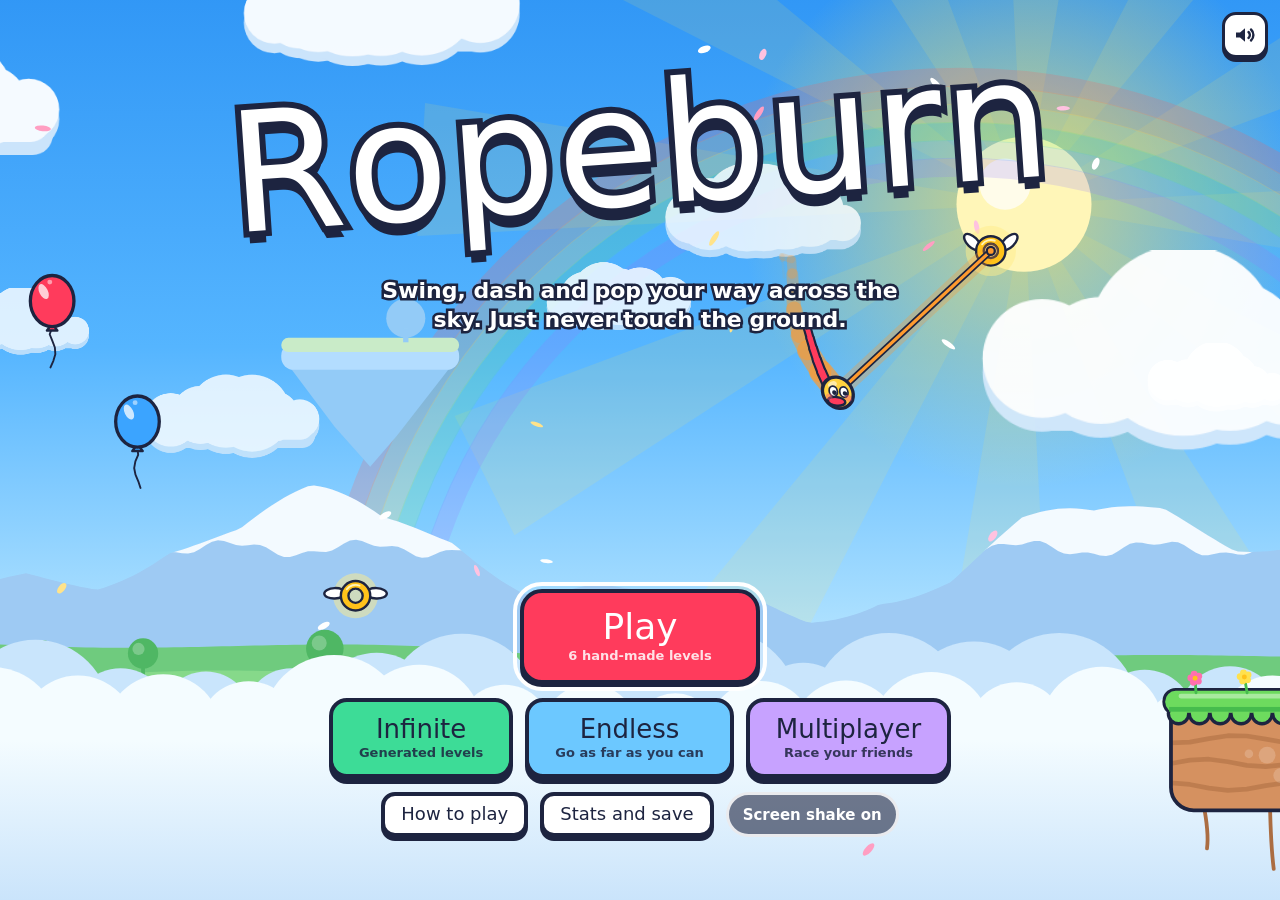
==== commit 4fe8d8ed: "Add files via upload" ====
--- a/index.html
+++ b/index.html
@@ -1,496 +1,4118 @@
-<!DOCTYPE html>
+<!doctype html>
 <html lang="en">
 <head>
 <meta charset="utf-8">
-<meta name="viewport" content="width=device-width, initial-scale=1">
-<title>Broken Gems</title>
+<meta name="viewport" content="width=device-width, initial-scale=1, viewport-fit=cover">
+<title>Ropeburn</title>
+<link rel="preconnect" href="https://fonts.googleapis.com">
+<link rel="preconnect" href="https://fonts.gstatic.com" crossorigin>
+<link href="https://fonts.googleapis.com/css2?family=Lilita+One&family=Nunito:wght@700;800;900&display=swap" rel="stylesheet">
 <style>
-  *, *::before, *::after { box-sizing: border-box; margin: 0; padding: 0; }
-
-  :root {
-    --bg:      #0a0a0a;
-    --surface: #101010;
-    --line:    #262626;
-    --text:    #f2f2f2;
-    --muted:   #8a8a8a;
-    --white:   #ffffff;
-    --mono: ui-monospace, "SF Mono", "Cascadia Mono", Consolas, monospace;
-    --sans: "Inter", "Segoe UI", system-ui, -apple-system, sans-serif;
-    --ease: cubic-bezier(0.22, 1, 0.36, 1);
-  }
-
-  ::selection { background: var(--white); color: var(--bg); }
-
-  :focus-visible {
-    outline: 2px solid var(--white);
-    outline-offset: 3px;
-  }
-
-  html { scroll-behavior: smooth; }
-
-  body {
-    background: var(--bg);
-    color: var(--text);
-    font-family: var(--sans);
-    -webkit-font-smoothing: antialiased;
-    min-height: 100vh;
-    display: flex;
-    flex-direction: column;
-  }
-
-  .wrap {
-    width: 100%;
-    max-width: 1080px;
-    margin: 0 auto;
-    padding: 0 32px;
-  }
-
-  /* ── entrance ───────────────────────────────────────────────── */
-
-  @keyframes rise {
-    from { opacity: 0; transform: translateY(18px); }
-    to   { opacity: 1; transform: none; }
-  }
-
-  @keyframes unmask {
-    from { transform: translateY(105%); }
-    to   { transform: translateY(0); }
-  }
-
-  @keyframes widen {
-    from { transform: scaleX(0); }
-    to   { transform: scaleX(1); }
-  }
-
-  .rise {
-    opacity: 0;
-    animation: rise 0.7s var(--ease) forwards;
-  }
-
-  /* ── nav ────────────────────────────────────────────────────── */
-
-  nav {
-    border-bottom: 1px solid var(--line);
-    position: sticky;
-    top: 0;
-    background: var(--bg);
-    z-index: 10;
-  }
-
-  .nav-inner {
-    display: flex;
-    align-items: center;
-    justify-content: space-between;
-    height: 68px;
-  }
-
-  .brand {
-    display: flex;
-    align-items: center;
-    gap: 11px;
-    text-decoration: none;
-    color: var(--text);
-  }
-
-  .brand svg { overflow: visible; }
-  .brand svg path { transition: transform 0.45s var(--ease); }
-  .brand:hover .gem-l { transform: translateX(-2px); }
-  .brand:hover .gem-r { transform: translateX(2px); }
-
-  .brand span {
-    font-family: var(--mono);
-    font-size: 13px;
-    letter-spacing: 0.18em;
-    text-transform: uppercase;
-    font-weight: 500;
-  }
-
-  .nav-links { display: flex; gap: 30px; }
-
-  .nav-links a {
-    font-family: var(--mono);
-    font-size: 12px;
-    letter-spacing: 0.13em;
-    text-transform: uppercase;
-    color: var(--muted);
-    text-decoration: none;
-    padding: 4px 0;
-    position: relative;
-    transition: color 0.25s var(--ease);
-  }
-
-  .nav-links a::after {
-    content: "";
-    position: absolute;
-    left: 0; bottom: 0;
-    width: 100%; height: 1px;
-    background: var(--white);
-    transform: scaleX(0);
-    transform-origin: left;
-    transition: transform 0.35s var(--ease);
-  }
-
-  .nav-links a:hover { color: var(--text); }
-  .nav-links a:hover::after { transform: scaleX(1); }
-
-  /* ── hero ───────────────────────────────────────────────────── */
-
-  header { padding: 120px 0 96px; }
-
-  .mask { overflow: hidden; }
-
-  .mask h1 {
-    font-size: clamp(46px, 9vw, 88px);
-    font-weight: 600;
-    letter-spacing: -0.035em;
-    line-height: 1.02;
-    animation: unmask 0.85s var(--ease) forwards;
-    transform: translateY(105%);
-  }
-
-  .mask:nth-of-type(2) h1 { animation-delay: 0.09s; }
-
-  .rule {
-    height: 1px;
-    background: var(--line);
-    margin: 40px 0 26px;
-    transform: scaleX(0);
-    transform-origin: left;
-    animation: widen 0.9s var(--ease) 0.4s forwards;
-  }
-
-  .lede {
-    color: var(--muted);
-    font-size: 16px;
-    line-height: 1.65;
-    max-width: 420px;
-    animation-delay: 0.5s;
-  }
-
-  /* ── games ──────────────────────────────────────────────────── */
-
-  section { padding-bottom: 110px; }
-
-  .sec-head {
-    display: flex;
-    align-items: baseline;
-    justify-content: space-between;
-    border-bottom: 1px solid var(--line);
-    padding-bottom: 14px;
-    margin-bottom: 34px;
-  }
-
-  .sec-head h2, .sec-head span {
-    font-family: var(--mono);
-    font-size: 12px;
-    letter-spacing: 0.16em;
-    text-transform: uppercase;
-    font-weight: 500;
-  }
-
-  .sec-head span { color: var(--muted); }
-
-  .grid {
-    display: grid;
-    grid-template-columns: repeat(auto-fill, minmax(300px, 1fr));
-    gap: 20px;
-  }
-
-  .card {
-    display: block;
-    text-decoration: none;
-    color: inherit;
-    background: var(--surface);
-    border: 1px solid var(--line);
-    transition:
-      border-color 0.3s var(--ease),
-      transform 0.4s var(--ease),
-      background 0.3s var(--ease);
-  }
-
-  .card:hover {
-    border-color: var(--white);
-    background: #131313;
-    transform: translateY(-5px);
-  }
-
-  .art {
-    aspect-ratio: 4 / 3;
-    display: grid;
-    place-items: center;
-    border-bottom: 1px solid var(--line);
-    transition: border-color 0.3s var(--ease);
-  }
-
-  .card:hover .art { border-color: var(--white); }
-
-  .art svg { width: 96px; height: 96px; overflow: visible; }
-
-  .art path, .art line {
-    stroke: #4d4d4d;
-    stroke-width: 1.5;
-    fill: none;
-    stroke-linejoin: round;
-    transition: stroke 0.35s var(--ease), transform 0.5s var(--ease);
-  }
-
-  .card:hover .art path,
-  .card:hover .art line { stroke: var(--white); }
-
-  .card:hover .gem-l { transform: translateX(-7px) rotate(-3deg); }
-  .card:hover .gem-r { transform: translateX(7px) rotate(3deg); }
-
-  .card-body {
-    padding: 20px 22px 22px;
-    display: flex;
-    align-items: flex-end;
-    justify-content: space-between;
-    gap: 16px;
-  }
-
-  .card h3 {
-    font-size: 18px;
-    font-weight: 550;
-    letter-spacing: -0.01em;
-    margin-bottom: 5px;
-  }
-
-  .card p {
-    font-family: var(--mono);
-    font-size: 11px;
-    letter-spacing: 0.13em;
-    text-transform: uppercase;
-    color: var(--muted);
-  }
-
-  .arrow {
-    font-size: 20px;
-    line-height: 1;
-    color: var(--muted);
-    transition: transform 0.4s var(--ease), color 0.3s var(--ease);
-  }
-
-  .card:hover .arrow {
-    transform: translateX(6px);
-    color: var(--white);
-  }
-
-  /* ── reveal on scroll ───────────────────────────────────────── */
-
-  .reveal {
-    opacity: 0;
-    transform: translateY(24px);
-    transition: opacity 0.7s var(--ease), transform 0.7s var(--ease);
-  }
-
-  .reveal.in { opacity: 1; transform: none; }
-
-  /* card swells and fades on the way into the game */
-  .card.burst {
-    transform: scale(1.9);
-    opacity: 0;
-    border-color: var(--white);
-    transition: transform 0.52s var(--ease), opacity 0.52s var(--ease);
-    pointer-events: none;
-    z-index: 5;
-  }
-
-  body.leaving { opacity: 0; transition: opacity 0.45s var(--ease); }
-
-  /* ── footer ─────────────────────────────────────────────────── */
-
-  footer {
-    margin-top: auto;
-    border-top: 1px solid var(--line);
-    padding: 26px 0;
-  }
-
-  .foot-inner {
-    display: flex;
-    align-items: center;
-    justify-content: space-between;
-    flex-wrap: wrap;
-    gap: 14px;
-    font-family: var(--mono);
-    font-size: 11px;
-    letter-spacing: 0.13em;
-    text-transform: uppercase;
-    color: var(--muted);
-  }
-
-  .foot-inner a {
-    color: var(--muted);
-    text-decoration: none;
-    transition: color 0.25s var(--ease);
-  }
-
-  .foot-inner a:hover { color: var(--white); }
-
-  @media (max-width: 620px) {
-    .wrap { padding: 0 20px; }
-    header { padding: 76px 0 64px; }
-    .nav-links { gap: 20px; }
-  }
-
-  @media (prefers-reduced-motion: reduce) {
-    *, *::before, *::after {
-      animation-duration: 0.01ms !important;
-      animation-delay: 0ms !important;
-      transition-duration: 0.01ms !important;
-    }
-    .mask h1 { transform: none; }
-    .rule { transform: scaleX(1); }
-    .rise, .reveal { opacity: 1; transform: none; }
-  }
+:root{
+  --ink:#1D2440;
+  --panel:#FFFFFF;
+  --panel-2:#EAF5FF;
+  --text:#1D2440;
+  --muted:#56608A;
+  --edge:#1D2440;
+  --sun:#FFD23F;
+  --scarf:#FF3B5C;
+  --sky:#2E9BFF;
+  --mint:#3DDC97;
+  --font-display:'Lilita One','Arial Rounded MT Bold','Trebuchet MS',system-ui,sans-serif;
+  --font-body:'Nunito','Segoe UI',system-ui,-apple-system,sans-serif;
+  box-sizing:border-box;
+  padding-top:env(safe-area-inset-top,0px);
+  padding-bottom:env(safe-area-inset-bottom,0px);
+}
+@media (prefers-color-scheme: dark){
+  :root:not([data-theme="light"]){
+    --panel:#252D52; --panel-2:#313B69; --text:#F5F7FF; --muted:#B8C1E6; --edge:#0E1230;
+  }
+}
+:root[data-theme="dark"]{
+  --panel:#252D52; --panel-2:#313B69; --text:#F5F7FF; --muted:#B8C1E6; --edge:#0E1230;
+}
+html{height:100%;scroll-padding-top:env(safe-area-inset-top,0px);}
+*,*::before,*::after{box-sizing:border-box;}
+body{
+  margin:0;height:100%;overflow:hidden;background:#2E9BFF;color:var(--text);
+  font-family:var(--font-body);font-weight:800;
+  user-select:none;-webkit-user-select:none;-webkit-tap-highlight-color:transparent;touch-action:none;
+}
+canvas#game{position:fixed;top:0;left:0;width:100%;height:100%;display:block;cursor:crosshair;}
+body.menu canvas#game{cursor:default;}
+
+.screen{
+  position:fixed;top:0;left:0;right:0;bottom:0;display:none;
+  align-items:center;justify-content:center;flex-direction:column;
+  padding:calc(env(safe-area-inset-top,0px) + 18px) 18px calc(env(safe-area-inset-bottom,0px) + 18px);
+  overflow-y:auto;
+}
+.screen.show{display:flex;}
+.screen.dim{background:rgba(20,30,70,.28);justify-content:flex-start;}
+.screen.dim>.panel{margin-top:auto;margin-bottom:auto;flex:none;}
+
+/* ---------- Title ---------- */
+#title{justify-content:space-between;}
+.logo-wrap{margin-top:clamp(12px,6vh,70px);text-align:center;pointer-events:none;}
+.logo{
+  font-family:var(--font-display);font-weight:400;
+  font-size:clamp(64px,13vw,168px);line-height:.9;letter-spacing:.01em;
+  color:#fff;margin:0;transform:rotate(-4deg);
+  -webkit-text-stroke:clamp(6px,1.1vw,12px) var(--ink);paint-order:stroke fill;
+  text-shadow:0 clamp(6px,1vw,12px) 0 var(--ink);
+}
+.logo span{display:inline-block;animation:bob 2.6s ease-in-out infinite;}
+.logo span:nth-child(2n){animation-delay:-.4s}
+.logo span:nth-child(3n){animation-delay:-.9s}
+@keyframes bob{0%,100%{transform:translateY(0)}50%{transform:translateY(-8px)}}
+.tagline{
+  margin:clamp(34px,6vh,56px) auto 0;font-family:var(--font-body);font-weight:900;
+  font-size:clamp(16px,2.2vw,22px);color:#fff;
+  -webkit-text-stroke:5px var(--ink);paint-order:stroke fill;max-width:34ch;line-height:1.35;
+}
+.title-actions{display:flex;flex-direction:column;align-items:center;gap:14px;margin-bottom:clamp(10px,5vh,56px);}
+.row{display:flex;gap:12px;flex-wrap:wrap;justify-content:center;}
+
+/* ---------- Buttons ---------- */
+.btn{
+  font-family:var(--font-display);font-weight:400;font-size:clamp(20px,2.4vw,26px);line-height:1;
+  color:var(--ink);background:var(--sun);
+  border:4px solid var(--ink);border-radius:18px;padding:14px 26px 15px;
+  box-shadow:0 6px 0 var(--ink);cursor:pointer;
+  transition:transform .07s ease, box-shadow .07s ease, filter .12s;
+}
+.btn:hover{filter:brightness(1.06) saturate(1.1);}
+.btn:active{transform:translateY(4px);box-shadow:0 2px 0 var(--ink);}
+.btn:focus-visible{outline:4px solid #fff;outline-offset:3px;}
+.btn.red{background:var(--scarf);color:#fff;}
+.btn.mint{background:var(--mint);}
+.btn.white{background:#fff;}
+.btn.big{font-size:clamp(26px,3.4vw,36px);padding:16px 44px 18px;border-radius:22px;}
+.btn.small{font-size:18px;padding:9px 16px 10px;border-radius:14px;box-shadow:0 4px 0 var(--ink);}
+.btn.small:active{transform:translateY(3px);box-shadow:0 1px 0 var(--ink);}
+.btn .sub{display:block;font-family:var(--font-body);font-weight:900;font-size:13px;margin-top:4px;opacity:.85;}
+
+.toggle{
+  font-family:var(--font-body);font-weight:900;font-size:15px;color:#fff;background:rgba(29,36,64,.6);
+  border:3px solid rgba(255,255,255,.85);border-radius:999px;padding:7px 14px;cursor:pointer;
+}
+.toggle:focus-visible{outline:3px solid #fff;outline-offset:2px;}
+.toggle[aria-pressed="false"]{opacity:.7;text-decoration:line-through;}
+
+/* ---------- Panels ---------- */
+.panel{
+  background:var(--panel);color:var(--text);
+  border:4px solid var(--edge);border-radius:30px;box-shadow:0 10px 0 var(--edge);
+  padding:26px clamp(18px,4vw,34px) 30px;width:100%;max-width:620px;
+  animation:pop .28s cubic-bezier(.2,1.6,.4,1);
+}
+@keyframes pop{from{transform:scale(.86);opacity:0}to{transform:scale(1);opacity:1}}
+@media (prefers-reduced-motion: reduce){ .panel,.logo span{animation:none;} }
+.panel h2{font-family:var(--font-display);font-weight:400;font-size:clamp(34px,5vw,48px);margin:0 0 6px;line-height:1;}
+.panel p{margin:0 0 12px;color:var(--muted);font-weight:800;line-height:1.45;}
+.panel .actions{display:flex;gap:12px;flex-wrap:wrap;margin-top:22px;}
+
+/* level grid */
+.grid{display:grid;grid-template-columns:repeat(auto-fill,minmax(170px,1fr));gap:14px;margin-top:16px;}
+.lvl{
+  position:relative;text-align:left;cursor:pointer;padding:0;overflow:hidden;
+  background:var(--panel-2);color:var(--text);border:4px solid var(--edge);border-radius:20px;
+  box-shadow:0 5px 0 var(--edge);font-family:var(--font-body);
+  transition:transform .07s, box-shadow .07s;
+}
+.lvl:active{transform:translateY(3px);box-shadow:0 2px 0 var(--edge);}
+.lvl:focus-visible{outline:4px solid var(--sky);outline-offset:3px;}
+.lvl .sky{height:64px;position:relative;border-bottom:4px solid var(--edge);}
+.lvl .sky::after{content:"";position:absolute;left:12px;bottom:-4px;width:46%;height:20px;border:4px solid var(--edge);border-bottom:none;border-radius:14px 14px 0 0;background:var(--g);}
+.lvl .num{position:absolute;right:10px;top:8px;font-family:var(--font-display);font-size:26px;color:#fff;-webkit-text-stroke:5px var(--ink);paint-order:stroke fill;}
+.lvl .body{padding:10px 12px 12px;}
+.lvl .name{font-family:var(--font-display);font-size:21px;line-height:1.05;display:block;}
+.lvl .best{font-size:14px;color:var(--muted);font-weight:900;margin-top:4px;display:flex;align-items:center;gap:6px;}
+.lvl.locked{cursor:not-allowed;filter:grayscale(.55);opacity:.62;}
+.medal{display:inline-block;width:16px;height:16px;border-radius:50%;border:3px solid var(--ink);flex:none;}
+.medal.m3{background:#FFC21A;} .medal.m2{background:#D6E2F0;} .medal.m1{background:#E09A5B;} .medal.m0{background:transparent;opacity:.4;}
+
+/* how to */
+.keys{display:grid;grid-template-columns:auto 1fr;gap:10px 16px;align-items:center;margin:14px 0 4px;}
+.kbd{
+  font-family:var(--font-display);font-size:17px;background:var(--panel-2);border:3px solid var(--edge);
+  border-radius:10px;padding:5px 10px 6px;box-shadow:0 3px 0 var(--edge);white-space:nowrap;justify-self:start;
+}
+.keys span:not(.kbd){font-weight:800;color:var(--text);line-height:1.35;}
+.tip{margin-top:14px;background:var(--panel-2);border-radius:16px;padding:12px 14px;color:var(--text)!important;}
+
+/* results */
+.big-time{font-family:var(--font-display);font-size:clamp(56px,10vw,86px);line-height:1;margin:10px 0 4px;}
+.medals{display:flex;gap:16px;margin:14px 0 6px;}
+.medal-big{width:70px;height:70px;border-radius:50%;border:5px solid var(--ink);display:flex;align-items:center;justify-content:center;
+  font-family:var(--font-display);font-size:12px;color:var(--ink);background:var(--panel-2);opacity:.35;transform:scale(.8);
+  transition:transform .35s cubic-bezier(.2,1.8,.4,1), opacity .2s;}
+.medal-big.on{opacity:1;transform:scale(1);}
+.medal-big.g.on{background:#FFC21A;} .medal-big.s.on{background:#E3ECF7;} .medal-big.b.on{background:#E39C5C;}
+.stat-row{display:flex;gap:10px;flex-wrap:wrap;margin-top:10px;}
+.stat{background:var(--panel-2);border-radius:14px;padding:8px 12px;font-weight:900;color:var(--text);}
+.stat b{font-family:var(--font-display);font-weight:400;font-size:20px;margin-left:4px;}
+.newbest{display:inline-block;background:var(--scarf);color:#fff;font-family:var(--font-display);font-size:18px;padding:4px 12px 5px;border-radius:999px;border:3px solid var(--ink);transform:rotate(-3deg);margin-left:6px;vertical-align:middle;}
+
+/* mode picker, stats, save codes */
+.btn.blue{background:#6CC8FF;}
+.mode-grid{display:grid;grid-template-columns:repeat(auto-fit,minmax(200px,1fr));gap:14px;margin-top:16px;}
+.mode-card{
+  text-align:left;cursor:pointer;background:var(--panel-2);color:var(--text);border:4px solid var(--edge);border-radius:22px;
+  box-shadow:0 6px 0 var(--edge);padding:16px 18px 18px;font-family:var(--font-body);display:flex;flex-direction:column;gap:4px;
+  transition:transform .07s, box-shadow .07s;
+}
+.mode-card:active{transform:translateY(4px);box-shadow:0 2px 0 var(--edge);}
+.mode-card:focus-visible{outline:4px solid var(--sky);outline-offset:3px;}
+.mode-card .mode-title{font-family:var(--font-display);font-size:26px;line-height:1.05;}
+.mode-card .mode-sub{font-weight:800;color:var(--muted);line-height:1.35;}
+.mode-card .mode-best{margin-top:8px;align-self:flex-start;background:var(--sun);color:var(--ink);border:3px solid var(--ink);border-radius:999px;padding:2px 12px 3px;font-weight:900;font-size:14px;}
+.mode-card.daily .mode-best{background:var(--mint);}
+.inf-card{margin-top:14px;background:var(--panel-2);border:4px solid var(--edge);border-radius:22px;padding:16px 18px;display:flex;align-items:center;gap:16px;}
+.inf-swatch{width:74px;height:74px;border-radius:18px;border:4px solid var(--edge);flex:none;position:relative;overflow:hidden;}
+.inf-swatch::after{content:"";position:absolute;left:10px;right:10px;bottom:-4px;height:22px;border:4px solid var(--ink);border-bottom:none;border-radius:12px 12px 0 0;background:var(--g);}
+.inf-num{font-family:var(--font-display);font-size:clamp(34px,6vw,46px);line-height:1;}
+.inf-name{font-family:var(--font-display);font-size:21px;margin-top:2px;}
+.inf-meta{font-weight:800;color:var(--muted);margin-top:4px;}
+.stat-grid{display:grid;grid-template-columns:repeat(auto-fill,minmax(150px,1fr));gap:10px;margin:14px 0 16px;}
+.pstat{background:var(--panel-2);border-radius:16px;padding:10px 12px;}
+.pstat b{display:block;font-family:var(--font-display);font-weight:400;font-size:24px;line-height:1.1;}
+.pstat span{font-weight:800;color:var(--muted);font-size:14px;}
+.code-box{margin-top:14px;}
+.code-box textarea{
+  width:100%;min-height:92px;resize:vertical;font-family:ui-monospace,Consolas,monospace;font-size:13px;line-height:1.4;
+  background:var(--panel-2);color:var(--text);border:3px solid var(--edge);border-radius:14px;padding:10px 12px;user-select:text;-webkit-user-select:text;
+}
+.code-box textarea:focus-visible{outline:3px solid var(--sky);outline-offset:2px;}
+.note{margin-top:12px!important;color:var(--text)!important;font-weight:900!important;}
+.note:empty{display:none;}
+.btn.danger{background:#fff;color:#C8243F;}
+.back-link{
+  position:fixed;left:calc(env(safe-area-inset-left,0px) + 14px);top:calc(env(safe-area-inset-top,0px) + 14px);z-index:6;
+  font-family:var(--font-body);font-weight:900;font-size:15px;color:var(--ink);background:#fff;text-decoration:none;
+  border:3px solid var(--ink);border-radius:999px;padding:6px 14px 7px;box-shadow:0 4px 0 var(--ink);
+}
+.back-link:focus-visible{outline:3px solid #fff;outline-offset:2px;}
+@media (max-height:540px){
+  .logo{font-size:clamp(44px,9vw,86px);}
+  .tagline{display:none;}
+  .logo-wrap{margin-top:4px;}
+  .title-actions{gap:8px;margin-bottom:6px;}
+  .btn.big{padding:10px 36px 12px;font-size:28px;}
+  .btn{padding:10px 20px 11px;}
+}
+
+/* multiplayer */
+.btn.purple{background:#C7A2FF;}
+.field{display:block;margin:12px 0;}
+.field-label,.field>span:first-child{display:block;font-weight:900;font-size:14px;color:var(--muted);margin-bottom:6px;}
+.text-in{
+  width:100%;font-family:var(--font-body);font-weight:900;font-size:18px;color:var(--text);background:var(--panel-2);
+  border:3px solid var(--edge);border-radius:14px;padding:10px 12px;user-select:text;-webkit-user-select:text;
+}
+.text-in:focus-visible,.code-in:focus-visible{outline:3px solid var(--sky);outline-offset:2px;}
+.entry{display:flex;flex-direction:column;align-items:stretch;gap:8px;margin-top:18px;background:var(--panel-2);border:4px solid var(--edge);border-radius:22px;padding:16px 18px 20px;}
+.entry[hidden]{display:none;}
+.entry-code{display:flex;flex-direction:column;gap:8px;}
+.entry-code[hidden]{display:none;}
+.entry-label{text-align:center;font-weight:900;color:var(--muted);font-size:15px;margin-top:4px;}
+.entry .btn{margin-top:10px;align-self:center;}
+.code-in.name-in{letter-spacing:.02em;text-transform:none;font-size:26px;background:var(--panel);}
+.entry .code-in{background:var(--panel);}
+.mode-card[aria-pressed="true"]{background:var(--sun);color:var(--ink);}
+.mode-card.daily[aria-pressed="true"]{background:var(--mint);}
+.mode-card[aria-pressed="true"] .mode-sub{color:var(--ink);}
+.code-in{
+  flex:1;min-width:0;font-family:var(--font-display);font-size:28px;letter-spacing:.18em;text-transform:uppercase;text-align:center;
+  color:var(--text);background:var(--panel-2);border:4px solid var(--edge);border-radius:16px;padding:8px 10px;user-select:text;-webkit-user-select:text;
+}
+.lobby-head{display:flex;justify-content:space-between;align-items:flex-start;gap:16px;flex-wrap:wrap;}
+.code-chip{background:var(--panel-2);border:4px solid var(--edge);border-radius:20px;padding:10px 14px;text-align:center;min-width:200px;}
+.code-label{display:block;font-weight:900;font-size:13px;color:var(--muted);}
+.code-val{display:block;font-family:var(--font-display);font-size:38px;letter-spacing:.12em;line-height:1.1;margin:2px 0 6px;}
+.code-btns{display:flex;gap:8px;justify-content:center;}
+.lobby-grid{display:grid;grid-template-columns:minmax(0,1fr) minmax(0,1.25fr);gap:22px;margin-top:10px;}
+@media (max-width:720px){.lobby-grid{grid-template-columns:1fr;}}
+.sub-h{font-family:var(--font-display);font-weight:400;font-size:22px;margin:6px 0 8px;display:flex;justify-content:space-between;align-items:baseline;}
+.sub-h span{font-family:var(--font-body);font-weight:900;font-size:14px;color:var(--muted);}
+.plist{list-style:none;margin:0;padding:0;display:flex;flex-direction:column;gap:8px;}
+.plist li{display:flex;align-items:center;gap:10px;background:var(--panel-2);border-radius:14px;padding:8px 12px;font-weight:900;}
+.plist em{font-style:normal;color:var(--muted);font-weight:800;}
+.pname{flex:1;min-width:0;overflow:hidden;text-overflow:ellipsis;white-space:nowrap;}
+.pdot{width:18px;height:18px;border-radius:50%;border:3px solid var(--ink);flex:none;}
+.av{width:30px;height:30px;flex:none;}
+.ptag{font-size:12px;font-weight:900;background:var(--sun);color:var(--ink);border:2px solid var(--ink);border-radius:999px;padding:1px 8px 2px;}
+.team-pick{margin-top:14px;}
+.seg{display:flex;flex-wrap:wrap;gap:8px;}
+.seg-btn{
+  font-family:var(--font-body);font-weight:900;font-size:15px;color:var(--text);background:var(--panel-2);cursor:pointer;
+  border:3px solid var(--edge);border-radius:12px;padding:7px 14px;box-shadow:0 3px 0 var(--edge);
+}
+.seg-btn[aria-pressed="true"]{background:var(--c,var(--sun));color:var(--ink);}
+.seg-btn[data-team][aria-pressed="true"]{color:#fff;}
+.seg-btn[data-team]{border-left:10px solid var(--c);}
+.seg-btn:disabled,.chip:disabled{cursor:default;opacity:.85;box-shadow:none;}
+.seg-btn:focus-visible,.chip:focus-visible{outline:3px solid var(--sky);outline-offset:2px;}
+.chips{display:flex;flex-wrap:wrap;gap:8px;}
+.chip{
+  display:inline-flex;align-items:center;gap:8px;font-family:var(--font-body);font-weight:900;font-size:14px;color:var(--text);cursor:pointer;
+  background:var(--panel-2);border:3px solid var(--edge);border-radius:999px;padding:4px 12px 4px 5px;opacity:.55;
+}
+.chip[aria-pressed="true"]{opacity:1;background:var(--panel);box-shadow:0 3px 0 var(--edge);}
+.chip-sw{width:22px;height:22px;border-radius:50%;border:2px solid var(--ink);}
+.dist-row{display:flex;align-items:center;gap:10px;}
+.dist-row input[type=range]{flex:1;accent-color:var(--scarf);min-width:0;}
+.dist-row input[type=number]{width:92px;font-family:var(--font-body);font-weight:900;font-size:16px;color:var(--text);background:var(--panel-2);border:3px solid var(--edge);border-radius:10px;padding:6px 8px;}
+.unit{font-weight:900;color:var(--muted);}
+.stepper{display:flex;align-items:center;gap:12px;}
+.step-val{font-family:var(--font-display);font-size:28px;min-width:32px;text-align:center;}
+.res-grid{display:grid;grid-template-columns:minmax(0,1.3fr) minmax(0,1fr);gap:22px;}
+.res-grid>div[hidden]{display:none;}
+@media (max-width:720px){.res-grid{grid-template-columns:1fr;}}
+.rank-list{list-style:none;margin:0;padding:0;display:flex;flex-direction:column;gap:8px;}
+.rank-list li{display:flex;align-items:center;gap:10px;background:var(--panel-2);border-radius:14px;padding:8px 12px;}
+.rank-list li.me{outline:3px solid var(--scarf);}
+.rk{font-family:var(--font-display);font-size:24px;min-width:26px;text-align:center;}
+.rank-list li:nth-child(1) .rk{color:#E0A100;}
+.rn{flex:1;min-width:0;}
+.rn b,.rs{font-weight:900;}
+.rn b{display:block;overflow:hidden;text-overflow:ellipsis;white-space:nowrap;}
+.rn small,.rs small{display:block;font-weight:800;color:var(--muted);font-size:13px;}
+.rs{text-align:right;font-family:var(--font-display);font-weight:400;font-size:20px;white-space:nowrap;}
+.rs small{font-family:var(--font-body);}
+#roomTag{
+  position:fixed;right:calc(env(safe-area-inset-right,0px) + 12px);bottom:calc(env(safe-area-inset-bottom,0px) + 12px);z-index:6;
+  display:flex;align-items:center;gap:8px;background:#fff;color:var(--ink);border:3px solid var(--ink);border-radius:999px;
+  padding:5px 6px 5px 14px;box-shadow:0 4px 0 var(--ink);font-family:var(--font-body);font-weight:900;font-size:15px;
+}
+#roomTag[hidden]{display:none;}
+#roomTagText{letter-spacing:.06em;font-variant-numeric:tabular-nums;}
+#roomTag button{font-family:var(--font-body);font-weight:900;font-size:13px;background:var(--panel-2);color:var(--ink);border:2px solid var(--ink);border-radius:999px;padding:3px 10px;cursor:pointer;}
+
+/* in-game buttons */
+#hudBtns{position:fixed;top:calc(env(safe-area-inset-top,0px) + 12px);right:calc(env(safe-area-inset-right,0px) + 12px);display:flex;gap:8px;z-index:5;}
+.icon-btn{
+  width:46px;height:46px;border-radius:14px;border:3px solid var(--ink);background:#fff;color:var(--ink);
+  box-shadow:0 4px 0 var(--ink);display:flex;align-items:center;justify-content:center;cursor:pointer;padding:0;
+}
+.icon-btn:active{transform:translateY(3px);box-shadow:0 1px 0 var(--ink);}
+.icon-btn:focus-visible{outline:3px solid #fff;outline-offset:2px;}
+.icon-btn svg{width:24px;height:24px;}
+#pauseBtn{display:none;}
+body.playing #pauseBtn{display:flex;}
+#rotateHint{
+  position:fixed;left:50%;bottom:calc(env(safe-area-inset-bottom,0px) + 16px);transform:translateX(-50%);
+  background:#fff;color:var(--ink);border:3px solid var(--ink);border-radius:999px;padding:8px 16px;font-weight:900;font-size:14px;
+  display:none;z-index:4;box-shadow:0 4px 0 var(--ink);white-space:nowrap;
+}
 </style>
 </head>
-<body>
-
-<nav>
-  <div class="wrap nav-inner">
-    <a class="brand" href="./">
-      <svg viewBox="0 0 24 24" width="19" height="19" aria-hidden="true">
-        <g stroke="currentColor" stroke-width="1.4" fill="none" stroke-linejoin="round">
-          <path class="gem-l" d="M12 2.5 L3 9.5 L12 21.5 Z M3 9.5 H12 M12 2.5 L8 9.5"/>
-          <path class="gem-r" d="M12 2.5 L21 9.5 L12 21.5 Z M12 9.5 H21 M12 2.5 L16 9.5"/>
-        </g>
-      </svg>
-      <span>Broken Gems</span>
-    </a>
-    <div class="nav-links">
-      <a href="#games">Games</a>
-      <a href="#about">About</a>
+<body class="menu">
+<canvas id="game" aria-label="Ropeburn game area"></canvas>
+
+<div id="hudBtns">
+  <button class="icon-btn" id="pauseBtn" aria-label="Pause"><svg viewBox="0 0 24 24"><rect x="5" y="4" width="5" height="16" rx="1.5" fill="currentColor"/><rect x="14" y="4" width="5" height="16" rx="1.5" fill="currentColor"/></svg></button>
+  <button class="icon-btn" id="muteBtn" aria-label="Sound on"><svg viewBox="0 0 24 24" id="muteIcon"></svg></button>
+</div>
+<div id="roomTag" hidden><span id="roomTagText">Room</span><button id="roomTagBtn">Hide</button></div>
+<div id="rotateHint">Turn your phone sideways for a wider view</div>
+
+<!-- Title -->
+<section class="screen show" id="title" aria-label="Title">
+  <a class="back-link" id="hubLink" href="../" hidden>&larr; Broken Gems</a>
+  <div class="logo-wrap">
+    <h1 class="logo" aria-label="Ropeburn"><span>R</span><span>o</span><span>p</span><span>e</span><span>b</span><span>u</span><span>r</span><span>n</span></h1>
+    <p class="tagline">Swing, dash and pop your way across the sky. Just never touch the ground.</p>
+  </div>
+  <div class="title-actions">
+    <button class="btn red big" id="playBtn">Play<span class="sub" id="playSub">6 hand-made levels</span></button>
+    <div class="row">
+      <button class="btn mint" id="infBtn">Infinite<span class="sub" id="infSub">Generated levels</span></button>
+      <button class="btn blue" id="endBtn">Endless<span class="sub" id="endSub">Go as far as you can</span></button>
+      <button class="btn purple" id="mpBtn">Multiplayer<span class="sub">Race your friends</span></button>
+    </div>
+    <div class="row">
+      <button class="btn small white" id="howBtn">How to play</button>
+      <button class="btn small white" id="profBtn">Stats and save</button>
+      <button class="toggle" id="shakeToggle" aria-pressed="true">Screen shake</button>
     </div>
   </div>
-</nav>
-
-<header class="wrap">
-  <div class="mask"><h1>Broken Gems.</h1></div>
-  <div class="mask"><h1>Play in a tab.</h1></div>
-  <div class="rule"></div>
-  <p class="lede rise">Small browser games with nothing in the way. No downloads, no accounts, no launcher &mdash; open the page and play.</p>
-</header>
-
-<section class="wrap" id="games">
-  <div class="sec-head reveal">
-    <h2>Games</h2>
-    <span>03</span>
-  </div>
-
-  <div class="grid">
-    <a class="card reveal" href="./jelly-cargo/">
-      <div class="art">
-        <svg viewBox="0 0 120 120" aria-hidden="true">
-          <g class="gem-l">
-            <path d="M18 74 L18 50 L54 50 L54 74 Z"/>
-            <line x1="26" y1="58" x2="46" y2="58"/>
-          </g>
-          <g class="gem-r">
-            <path d="M54 74 L54 40 L82 40 L96 58 L96 74 Z"/>
-            <line x1="62" y1="48" x2="80" y2="48"/>
-          </g>
-          <path d="M18 74 L102 74"/>
-          <path d="M28 74 a8 8 0 1 0 0.1 0 M84 74 a8 8 0 1 0 0.1 0"/>
-        </svg>
-      </div>
-      <div class="card-body">
-        <div>
-          <h3>Jelly Cargo</h3>
-          <p>Roguelite &middot; soft-body driving</p>
-        </div>
-        <div class="arrow">&rarr;</div>
-      </div>
-    </a>
-
-    <a class="card reveal" href="./game/">
-      <div class="art">
-        <svg viewBox="0 0 120 120" aria-hidden="true">
-          <g class="gem-l">
-            <path d="M60 18 L18 52 L60 104 Z"/>
-            <line x1="18" y1="52" x2="60" y2="52"/>
-            <line x1="60" y1="18" x2="38" y2="52"/>
-          </g>
-          <g class="gem-r">
-            <path d="M60 18 L102 52 L60 104 Z"/>
-            <line x1="60" y1="52" x2="102" y2="52"/>
-            <line x1="60" y1="18" x2="82" y2="52"/>
-          </g>
-        </svg>
-      </div>
-      <div class="card-body">
-        <div>
-          <h3>Create an Algorithm To Solve Puzzles</h3>
-          <p>Node coding &middot; mazes</p>
-        </div>
-        <div class="arrow">&rarr;</div>
-      </div>
-    </a>
-
-    <a class="card reveal" href="./ropeburn/">
-      <div class="art">
-        <svg viewBox="0 0 120 120" aria-hidden="true">
-          <g class="gem-l">
-            <path d="M22 26 a9 9 0 1 0 18 0 a9 9 0 1 0 -18 0"/>
-            <line x1="31" y1="26" x2="18" y2="20"/>
-            <line x1="31" y1="26" x2="44" y2="20"/>
-            <path d="M35 34 Q52 58 63 74"/>
-          </g>
-          <g class="gem-r">
-            <path d="M60 84 a12 12 0 1 0 24 0 a12 12 0 1 0 -24 0"/>
-            <path d="M62 91 Q50 101 38 98"/>
-            <line x1="90" y1="72" x2="106" y2="66"/>
-            <line x1="92" y1="84" x2="110" y2="84"/>
-            <line x1="90" y1="96" x2="106" y2="102"/>
-          </g>
-        </svg>
-      </div>
-      <div class="card-body">
-        <div>
-          <h3>Ropeburn</h3>
-          <p>Grapple &middot; sky platformer</p>
-        </div>
-        <div class="arrow">&rarr;</div>
-      </div>
-    </a>
+</section>
+
+<!-- Levels -->
+<section class="screen dim" id="levels" aria-label="Choose a level">
+  <div class="panel" style="max-width:760px">
+    <h2>Pick a sky</h2>
+    <p>Beat a level to open the next one. Faster times earn better medals.</p>
+    <div class="grid" id="levelGrid"></div>
+    <div class="actions"><button class="btn small white" id="levelsBack">Back</button></div>
   </div>
 </section>
 
-<footer id="about">
-  <div class="wrap foot-inner">
-    <span>Broken Gems &mdash; <span id="yr"></span></span>
-    <a href="#games">Back to top</a>
+<!-- Infinite -->
+<section class="screen dim" id="infinite" aria-label="Infinite levels">
+  <div class="panel" style="max-width:560px">
+    <h2>Infinite skies</h2>
+    <p>Every level is generated fresh and each one gets a little trickier. Clear a level to move on. Your place is saved.</p>
+    <div class="inf-card">
+      <div class="inf-swatch" id="infSwatch"></div>
+      <div>
+        <div class="inf-num" id="infLevel">Level 1</div>
+        <div class="inf-name" id="infName"></div>
+        <div class="inf-meta" id="infMeta"></div>
+      </div>
+    </div>
+    <div class="actions">
+      <button class="btn red" id="infPlay">Start</button>
+      <button class="btn white" id="infNew">New sky</button>
+      <button class="btn white" id="infBack">Back</button>
+    </div>
+    <p class="note" id="infNote" role="status"></p>
   </div>
-</footer>
+</section>
+
+<!-- Endless picker -->
+<section class="screen dim" id="endlessPick" aria-label="Endless run">
+  <div class="panel" style="max-width:600px">
+    <h2>Endless run</h2>
+    <p>Fly as far as you can before the storm catches you. The sky is built as you go.</p>
+    <div class="mode-grid">
+      <button class="mode-card" id="endRandom"><span class="mode-title">Random sky</span><span class="mode-sub">A brand new sky every run</span><span class="mode-best" id="endRandomBest">No runs yet</span></button>
+      <button class="mode-card daily" id="endDaily"><span class="mode-title">Daily sky</span><span class="mode-sub">The same sky for everyone today</span><span class="mode-best" id="endDailyBest">Not played today</span></button>
+    </div>
+    <div class="actions"><button class="btn small white" id="endBack">Back</button></div>
+  </div>
+</section>
+
+<!-- Stats and save -->
+<section class="screen dim" id="profile" aria-label="Stats and save">
+  <div class="panel" style="max-width:640px">
+    <h2>Stats and save</h2>
+    <div class="stat-grid" id="profStats"></div>
+    <p>Progress saves by itself in this browser. Use a save code to carry it to another computer.</p>
+    <div class="actions" style="margin-top:10px">
+      <button class="btn small" id="saveCopy">Copy save code</button>
+      <button class="btn small white" id="savePaste">Paste save code</button>
+      <button class="btn small danger" id="saveWipe">Wipe save</button>
+    </div>
+    <div class="code-box" id="codeBox" hidden>
+      <textarea id="codeText" aria-label="Save code" spellcheck="false"></textarea>
+      <div class="actions" style="margin-top:10px">
+        <button class="btn small red" id="codeApply">Load this code</button>
+        <button class="btn small white" id="codeCancel">Close</button>
+      </div>
+    </div>
+    <p class="note" id="saveNote" role="status"></p>
+    <div class="actions"><button class="btn small white" id="profBack">Back</button></div>
+  </div>
+</section>
+
+<!-- Multiplayer -->
+<section class="screen dim" id="mp" aria-label="Multiplayer">
+  <div class="panel" style="max-width:600px">
+    <h2>Multiplayer</h2>
+    <p>Race friends across the same generated sky. Whoever creates the room hosts it straight from their browser, so there's nothing to install.</p>
+    <div class="mode-grid">
+      <button class="mode-card" id="mpCreate" aria-pressed="false"><span class="mode-title">Create</span><span class="mode-sub">Host a room, set the rules and share the code</span></button>
+      <button class="mode-card daily" id="mpJoinOpen" aria-pressed="false"><span class="mode-title">Join</span><span class="mode-sub">Type a friend's room code</span></button>
+    </div>
+    <div class="entry" id="mpEntry" hidden>
+      <label class="entry-label" for="mpName">Username</label>
+      <input class="code-in name-in" id="mpName" maxlength="16" placeholder="Your name" autocomplete="off" spellcheck="false">
+      <div class="entry-code" id="mpCodeWrap" hidden>
+        <label class="entry-label" for="mpCode">Room code</label>
+        <input class="code-in" id="mpCode" maxlength="6" placeholder="CODE" autocomplete="off" autocapitalize="characters" spellcheck="false">
+      </div>
+      <button class="btn red big" id="mpGo">Join</button>
+    </div>
+    <p class="note" id="mpNote" role="status"></p>
+    <div class="actions"><button class="btn small white" id="mpBack">Back</button></div>
+  </div>
+</section>
+
+<!-- Lobby -->
+<section class="screen dim" id="mpLobby" aria-label="Room lobby">
+  <div class="panel" style="max-width:880px">
+    <div class="lobby-head">
+      <div style="flex:1;min-width:240px"><h2>Lobby</h2><p id="lobbyWho"></p></div>
+      <div class="code-chip"><span class="code-label">Room code</span><span class="code-val" id="lobbyCode"></span>
+        <div class="code-btns"><button class="btn small white" id="lobbyCopy">Copy</button><button class="btn small white" id="lobbyHide">Hide</button></div></div>
+    </div>
+    <div class="lobby-grid">
+      <div>
+        <h3 class="sub-h">Players <span id="lobbyCount"></span></h3>
+        <ul class="plist" id="lobbyPlayers"></ul>
+        <div class="team-pick" id="teamPick" hidden></div>
+      </div>
+      <div>
+        <h3 class="sub-h">Race settings</h3>
+        <div id="roomSettings"></div>
+      </div>
+    </div>
+    <p class="note" id="lobbyNote" role="status"></p>
+    <div class="actions">
+      <button class="btn red" id="lobbyStart">Start race</button>
+      <button class="btn white" id="lobbyLeave">Leave</button>
+    </div>
+  </div>
+</section>
+
+<!-- Race results -->
+<section class="screen dim" id="mpResults" aria-label="Race results">
+  <div class="panel" style="max-width:820px">
+    <h2 id="mprTitle">Results</h2>
+    <p id="mprSub"></p>
+    <div class="res-grid">
+      <div><h3 class="sub-h">Players</h3><ol class="rank-list" id="mprPlayers"></ol></div>
+      <div id="mprTeamsWrap"><h3 class="sub-h">Teams</h3><ol class="rank-list" id="mprTeams"></ol></div>
+    </div>
+    <p class="note" id="mprNote" role="status"></p>
+    <div class="actions" id="mprActions"></div>
+  </div>
+</section>
+
+<!-- How to -->
+<section class="screen dim" id="howto" aria-label="How to play">
+  <div class="panel">
+    <h2>How to play</h2>
+    <p>Get to the rainbow ring without falling into the clouds below.</p>
+    <div class="keys" id="keysDesktop">
+      <span class="kbd">Mouse</span><span>Aim. A white target shows what you'll grab.</span>
+      <span class="kbd">Left click</span><span>Hold to swing from anchors and balloons. Let go to fly.</span>
+      <span class="kbd">Right click / Shift</span><span>Dash toward your cursor. Space also dashes in the air. Aim near a star, balloon or ring and pink arrows lock on, so the dash zips straight to it.</span>
+      <span class="kbd">A / D, Space</span><span>Run and jump when you're standing on an island.</span>
+      <span class="kbd">R</span><span>Restart instantly. Esc pauses.</span>
+    </div>
+    <div class="keys" id="keysTouch" style="display:none">
+      <span class="kbd">Hold</span><span>Touch and hold near an anchor to swing. Lift to let go.</span>
+      <span class="kbd">Flick</span><span>Swipe quickly in any direction to dash that way. Flick toward a star, balloon or ring to zip straight to it.</span>
+    </div>
+    <p>Play the six hand-made levels, climb through endless generated levels in Infinite, or see how far you get in Endless before the storm catches you.</p>
+    <p class="tip">Your scarf is red when your dash is ready and blue once it's spent. Stars, rings, bouncy clouds, popping a balloon and a perfect release (letting go right after the bottom of a swing) all refill it.</p>
+    <div class="actions"><button class="btn small" id="howBack">Got it</button></div>
+  </div>
+</section>
+
+<!-- Pause -->
+<section class="screen dim" id="pause" aria-label="Paused">
+  <div class="panel" style="max-width:440px">
+    <h2>Paused</h2>
+    <p id="pauseInfo"></p>
+    <div class="actions">
+      <button class="btn red" id="resumeBtn">Resume</button>
+      <button class="btn white" id="pauseRestart">Restart</button>
+      <button class="btn white" id="pauseMenu">Menu</button>
+    </div>
+  </div>
+</section>
+
+<!-- Results -->
+<section class="screen dim" id="results" aria-label="Level complete">
+  <div class="panel" style="max-width:520px">
+    <h2 id="resTitle">Level clear!</h2>
+    <div class="big-time" id="resTime">0.00</div>
+    <div id="resBest" style="font-weight:900;color:var(--muted)"></div>
+    <div class="medals">
+      <div class="medal-big b" id="medB">Bronze</div>
+      <div class="medal-big s" id="medS">Silver</div>
+      <div class="medal-big g" id="medG">Gold</div>
+    </div>
+    <div class="stat-row" id="resStats"></div>
+    <div class="actions">
+      <button class="btn red" id="nextBtn">Next level</button>
+      <button class="btn white" id="retryBtn">Retry</button>
+      <button class="btn white" id="resMenu">Levels</button>
+    </div>
+  </div>
+</section>
+
+<!-- Endless over -->
+<section class="screen dim" id="over" aria-label="Run over">
+  <div class="panel" style="max-width:500px">
+    <h2 id="overTitle">Caught by the storm</h2>
+    <div class="big-time" id="overDist">0 m</div>
+    <div id="overBest" style="font-weight:900;color:var(--muted)"></div>
+    <div class="stat-row" id="overStats"></div>
+    <div class="actions">
+      <button class="btn red" id="overRetry">Run again</button>
+      <button class="btn white" id="overMenu">Menu</button>
+    </div>
+  </div>
+</section>
 
 <script>
-  document.getElementById("yr").textContent = new Date().getFullYear();
-
-  // Stagger the entrance of anything marked .rise that has no explicit delay.
-  var io = new IntersectionObserver(function (entries) {
-    entries.forEach(function (e) {
-      if (!e.isIntersecting) return;
-      e.target.classList.add("in");
-      io.unobserve(e.target);
+/*! PeerJS 1.5.5 | MIT License | Copyright (c) 2015 Michelle Bu and Eric Zhang, http://peerjs.com */
+(()=>{function e(e,t,n,r){Object.defineProperty(e,t,{get:n,set:r,enumerable:!0,configurable:!0})}function t(e){return e&&e.__esModule?e.default:e}class n{constructor(){this.chunkedMTU=16300,this._dataCount=1,this.chunk=e=>{let t=[],n=e.byteLength,r=Math.ceil(n/this.chunkedMTU),i=0,s=0;for(;s<n;){let o=Math.min(n,s+this.chunkedMTU),a=e.slice(s,o),c={__peerData:this._dataCount,n:i,data:a,total:r};t.push(c),s=o,i++}return this._dataCount++,t}}}class r{append_buffer(e){this.flush(),this._parts.push(e)}append(e){this._pieces.push(e)}flush(){if(this._pieces.length>0){let e=new Uint8Array(this._pieces);this._parts.push(e),this._pieces=[]}}toArrayBuffer(){let e=[];for(let t of this._parts)e.push(t);return function(e){let t=0;for(let n of e)t+=n.byteLength;let n=new Uint8Array(t),r=0;for(let t of e){let e=new Uint8Array(t.buffer,t.byteOffset,t.byteLength);n.set(e,r),r+=t.byteLength}return n}(e).buffer}constructor(){this.encoder=new TextEncoder,this._pieces=[],this._parts=[]}}function i(e){return new o(e).unpack()}function s(e){let t=new a,n=t.pack(e);return n instanceof Promise?n.then(()=>t.getBuffer()):t.getBuffer()}class o{unpack(){let e,t=this.unpack_uint8();if(t<128)return t;if((224^t)<32)return(224^t)-32;if((e=160^t)<=15)return this.unpack_raw(e);if((e=176^t)<=15)return this.unpack_string(e);if((e=144^t)<=15)return this.unpack_array(e);if((e=128^t)<=15)return this.unpack_map(e);switch(t){case 192:return null;case 193:case 212:case 213:case 214:case 215:return;case 194:return!1;case 195:return!0;case 202:return this.unpack_float();case 203:return this.unpack_double();case 204:return this.unpack_uint8();case 205:return this.unpack_uint16();case 206:return this.unpack_uint32();case 207:return this.unpack_uint64();case 208:return this.unpack_int8();case 209:return this.unpack_int16();case 210:return this.unpack_int32();case 211:return this.unpack_int64();case 216:return e=this.unpack_uint16(),this.unpack_string(e);case 217:return e=this.unpack_uint32(),this.unpack_string(e);case 218:return e=this.unpack_uint16(),this.unpack_raw(e);case 219:return e=this.unpack_uint32(),this.unpack_raw(e);case 220:return e=this.unpack_uint16(),this.unpack_array(e);case 221:return e=this.unpack_uint32(),this.unpack_array(e);case 222:return e=this.unpack_uint16(),this.unpack_map(e);case 223:return e=this.unpack_uint32(),this.unpack_map(e)}}unpack_uint8(){let e=255&this.dataView[this.index];return this.index++,e}unpack_uint16(){let e=this.read(2),t=(255&e[0])*256+(255&e[1]);return this.index+=2,t}unpack_uint32(){let e=this.read(4),t=((256*e[0]+e[1])*256+e[2])*256+e[3];return this.index+=4,t}unpack_uint64(){let e=this.read(8),t=((((((256*e[0]+e[1])*256+e[2])*256+e[3])*256+e[4])*256+e[5])*256+e[6])*256+e[7];return this.index+=8,t}unpack_int8(){let e=this.unpack_uint8();return e<128?e:e-256}unpack_int16(){let e=this.unpack_uint16();return e<32768?e:e-65536}unpack_int32(){let e=this.unpack_uint32();return e<0x80000000?e:e-0x100000000}unpack_int64(){let e=this.unpack_uint64();return e<0x8000000000000000?e:e-0xffffffffffffffff}unpack_raw(e){if(this.length<this.index+e)throw Error(`BinaryPackFailure: index is out of range ${this.index} ${e} ${this.length}`);let t=this.dataBuffer.slice(this.index,this.index+e);return this.index+=e,t}unpack_string(e){let t,n,r=this.read(e),i=0,s="";for(;i<e;)(t=r[i])<160?(n=t,i++):(192^t)<32?(n=(31&t)<<6|63&r[i+1],i+=2):(224^t)<16?(n=(15&t)<<12|(63&r[i+1])<<6|63&r[i+2],i+=3):(n=(7&t)<<18|(63&r[i+1])<<12|(63&r[i+2])<<6|63&r[i+3],i+=4),s+=String.fromCodePoint(n);return this.index+=e,s}unpack_array(e){let t=Array(e);for(let n=0;n<e;n++)t[n]=this.unpack();return t}unpack_map(e){let t={};for(let n=0;n<e;n++)t[this.unpack()]=this.unpack();return t}unpack_float(){let e=this.unpack_uint32();return(0==e>>31?1:-1)*(8388607&e|8388608)*2**((e>>23&255)-127-23)}unpack_double(){let e=this.unpack_uint32(),t=this.unpack_uint32(),n=(e>>20&2047)-1023;return(0==e>>31?1:-1)*((1048575&e|1048576)*2**(n-20)+t*2**(n-52))}read(e){let t=this.index;if(t+e<=this.length)return this.dataView.subarray(t,t+e);throw Error("BinaryPackFailure: read index out of range")}constructor(e){this.index=0,this.dataBuffer=e,this.dataView=new Uint8Array(this.dataBuffer),this.length=this.dataBuffer.byteLength}}class a{getBuffer(){return this._bufferBuilder.toArrayBuffer()}pack(e){if("string"==typeof e)this.pack_string(e);else if("number"==typeof e)Math.floor(e)===e?this.pack_integer(e):this.pack_double(e);else if("boolean"==typeof e)!0===e?this._bufferBuilder.append(195):!1===e&&this._bufferBuilder.append(194);else if(void 0===e)this._bufferBuilder.append(192);else if("object"==typeof e)if(null===e)this._bufferBuilder.append(192);else{let t=e.constructor;if(e instanceof Array){let t=this.pack_array(e);if(t instanceof Promise)return t.then(()=>this._bufferBuilder.flush())}else if(e instanceof ArrayBuffer)this.pack_bin(new Uint8Array(e));else if("BYTES_PER_ELEMENT"in e)this.pack_bin(new Uint8Array(e.buffer,e.byteOffset,e.byteLength));else if(e instanceof Date)this.pack_string(e.toString());else if(e instanceof Blob)return e.arrayBuffer().then(e=>{this.pack_bin(new Uint8Array(e)),this._bufferBuilder.flush()});else if(t==Object||t.toString().startsWith("class")){let t=this.pack_object(e);if(t instanceof Promise)return t.then(()=>this._bufferBuilder.flush())}else throw Error(`Type "${t.toString()}" not yet supported`)}else throw Error(`Type "${typeof e}" not yet supported`);this._bufferBuilder.flush()}pack_bin(e){let t=e.length;if(t<=15)this.pack_uint8(160+t);else if(t<=65535)this._bufferBuilder.append(218),this.pack_uint16(t);else if(t<=0xffffffff)this._bufferBuilder.append(219),this.pack_uint32(t);else throw Error("Invalid length");this._bufferBuilder.append_buffer(e)}pack_string(e){let t=this._textEncoder.encode(e),n=t.length;if(n<=15)this.pack_uint8(176+n);else if(n<=65535)this._bufferBuilder.append(216),this.pack_uint16(n);else if(n<=0xffffffff)this._bufferBuilder.append(217),this.pack_uint32(n);else throw Error("Invalid length");this._bufferBuilder.append_buffer(t)}pack_array(e){let t=e.length;if(t<=15)this.pack_uint8(144+t);else if(t<=65535)this._bufferBuilder.append(220),this.pack_uint16(t);else if(t<=0xffffffff)this._bufferBuilder.append(221),this.pack_uint32(t);else throw Error("Invalid length");let n=r=>{if(r<t){let t=this.pack(e[r]);return t instanceof Promise?t.then(()=>n(r+1)):n(r+1)}};return n(0)}pack_integer(e){if(e>=-32&&e<=127)this._bufferBuilder.append(255&e);else if(e>=0&&e<=255)this._bufferBuilder.append(204),this.pack_uint8(e);else if(e>=-128&&e<=127)this._bufferBuilder.append(208),this.pack_int8(e);else if(e>=0&&e<=65535)this._bufferBuilder.append(205),this.pack_uint16(e);else if(e>=-32768&&e<=32767)this._bufferBuilder.append(209),this.pack_int16(e);else if(e>=0&&e<=0xffffffff)this._bufferBuilder.append(206),this.pack_uint32(e);else if(e>=-0x80000000&&e<=0x7fffffff)this._bufferBuilder.append(210),this.pack_int32(e);else if(e>=-0x8000000000000000&&e<=0x8000000000000000)this._bufferBuilder.append(211),this.pack_int64(e);else if(e>=0&&e<=0xffffffffffffffff)this._bufferBuilder.append(207),this.pack_uint64(e);else throw Error("Invalid integer")}pack_double(e){let t=0;e<0&&(t=1,e=-e);let n=Math.floor(Math.log(e)/Math.LN2),r=Math.floor((e/2**n-1)*0x10000000000000),i=t<<31|n+1023<<20|r/0x100000000&1048575;this._bufferBuilder.append(203),this.pack_int32(i),this.pack_int32(r%0x100000000)}pack_object(e){let t=Object.keys(e),n=t.length;if(n<=15)this.pack_uint8(128+n);else if(n<=65535)this._bufferBuilder.append(222),this.pack_uint16(n);else if(n<=0xffffffff)this._bufferBuilder.append(223),this.pack_uint32(n);else throw Error("Invalid length");let r=n=>{if(n<t.length){let i=t[n];if(e.hasOwnProperty(i)){this.pack(i);let t=this.pack(e[i]);if(t instanceof Promise)return t.then(()=>r(n+1))}return r(n+1)}};return r(0)}pack_uint8(e){this._bufferBuilder.append(e)}pack_uint16(e){this._bufferBuilder.append(e>>8),this._bufferBuilder.append(255&e)}pack_uint32(e){let t=0|e;this._bufferBuilder.append((0xff000000&t)>>>24),this._bufferBuilder.append((0xff0000&t)>>>16),this._bufferBuilder.append((65280&t)>>>8),this._bufferBuilder.append(255&t)}pack_uint64(e){let t=e/0x100000000,n=e%0x100000000;this._bufferBuilder.append((0xff000000&t)>>>24),this._bufferBuilder.append((0xff0000&t)>>>16),this._bufferBuilder.append((65280&t)>>>8),this._bufferBuilder.append(255&t),this._bufferBuilder.append((0xff000000&n)>>>24),this._bufferBuilder.append((0xff0000&n)>>>16),this._bufferBuilder.append((65280&n)>>>8),this._bufferBuilder.append(255&n)}pack_int8(e){this._bufferBuilder.append(255&e)}pack_int16(e){this._bufferBuilder.append((65280&e)>>8),this._bufferBuilder.append(255&e)}pack_int32(e){this._bufferBuilder.append(e>>>24&255),this._bufferBuilder.append((0xff0000&e)>>>16),this._bufferBuilder.append((65280&e)>>>8),this._bufferBuilder.append(255&e)}pack_int64(e){let t=Math.floor(e/0x100000000),n=e%0x100000000;this._bufferBuilder.append((0xff000000&t)>>>24),this._bufferBuilder.append((0xff0000&t)>>>16),this._bufferBuilder.append((65280&t)>>>8),this._bufferBuilder.append(255&t),this._bufferBuilder.append((0xff000000&n)>>>24),this._bufferBuilder.append((0xff0000&n)>>>16),this._bufferBuilder.append((65280&n)>>>8),this._bufferBuilder.append(255&n)}constructor(){this._bufferBuilder=new r,this._textEncoder=new TextEncoder}}"use strict";let c=!0,p=!0;function d(e,t,n){let r=e.match(t);return r&&r.length>=n&&parseInt(r[n],10)}function l(e,t,n){if(!e.RTCPeerConnection)return;let r=e.RTCPeerConnection.prototype,i=r.addEventListener;r.addEventListener=function(e,r){if(e!==t)return i.apply(this,arguments);let s=e=>{let t=n(e);t&&(r.handleEvent?r.handleEvent(t):r(t))};return this._eventMap=this._eventMap||{},this._eventMap[t]||(this._eventMap[t]=new Map),this._eventMap[t].set(r,s),i.apply(this,[e,s])};let s=r.removeEventListener;r.removeEventListener=function(e,n){if(e!==t||!this._eventMap||!this._eventMap[t]||!this._eventMap[t].has(n))return s.apply(this,arguments);let r=this._eventMap[t].get(n);return this._eventMap[t].delete(n),0===this._eventMap[t].size&&delete this._eventMap[t],0===Object.keys(this._eventMap).length&&delete this._eventMap,s.apply(this,[e,r])},Object.defineProperty(r,"on"+t,{get(){return this["_on"+t]},set(e){this["_on"+t]&&(this.removeEventListener(t,this["_on"+t]),delete this["_on"+t]),e&&this.addEventListener(t,this["_on"+t]=e)},enumerable:!0,configurable:!0})}function h(e){return"boolean"!=typeof e?Error("Argument type: "+typeof e+". Please use a boolean."):(c=e,e?"adapter.js logging disabled":"adapter.js logging enabled")}function u(e){return"boolean"!=typeof e?Error("Argument type: "+typeof e+". Please use a boolean."):(p=!e,"adapter.js deprecation warnings "+(e?"disabled":"enabled"))}function f(){"object"==typeof window&&(c||"undefined"!=typeof console&&"function"==typeof console.log&&console.log.apply(console,arguments))}function m(e,t){p&&console.warn(e+" is deprecated, please use "+t+" instead.")}function _(e){return"[object Object]"===Object.prototype.toString.call(e)}function g(e,t,n){let r=n?"outbound-rtp":"inbound-rtp",i=new Map;if(null===t)return i;let s=[];return e.forEach(e=>{"track"===e.type&&e.trackIdentifier===t.id&&s.push(e)}),s.forEach(t=>{e.forEach(n=>{n.type===r&&n.trackId===t.id&&function e(t,n,r){!n||r.has(n.id)||(r.set(n.id,n),Object.keys(n).forEach(i=>{i.endsWith("Id")?e(t,t.get(n[i]),r):i.endsWith("Ids")&&n[i].forEach(n=>{e(t,t.get(n),r)})}))}(e,n,i)})}),i}"use strict";var y={};function C(e,t){let n=e&&e.navigator;if(!n.mediaDevices)return;let r=function(e){if("object"!=typeof e||e.mandatory||e.optional)return e;let t={};return Object.keys(e).forEach(n=>{if("require"===n||"advanced"===n||"mediaSource"===n)return;let r="object"==typeof e[n]?e[n]:{ideal:e[n]};void 0!==r.exact&&"number"==typeof r.exact&&(r.min=r.max=r.exact);let i=function(e,t){return e?e+t.charAt(0).toUpperCase()+t.slice(1):"deviceId"===t?"sourceId":t};if(void 0!==r.ideal){t.optional=t.optional||[];let e={};"number"==typeof r.ideal?(e[i("min",n)]=r.ideal,t.optional.push(e),(e={})[i("max",n)]=r.ideal):e[i("",n)]=r.ideal,t.optional.push(e)}void 0!==r.exact&&"number"!=typeof r.exact?(t.mandatory=t.mandatory||{},t.mandatory[i("",n)]=r.exact):["min","max"].forEach(e=>{void 0!==r[e]&&(t.mandatory=t.mandatory||{},t.mandatory[i(e,n)]=r[e])})}),e.advanced&&(t.optional=(t.optional||[]).concat(e.advanced)),t},i=function(e,i){if(t.version>=61)return i(e);if((e=JSON.parse(JSON.stringify(e)))&&"object"==typeof e.audio){let t=function(e,t,n){t in e&&!(n in e)&&(e[n]=e[t],delete e[t])};t((e=JSON.parse(JSON.stringify(e))).audio,"autoGainControl","googAutoGainControl"),t(e.audio,"noiseSuppression","googNoiseSuppression"),e.audio=r(e.audio)}if(e&&"object"==typeof e.video){let s=e.video.facingMode;s=s&&("object"==typeof s?s:{ideal:s});let o=t.version<66;if(s&&("user"===s.exact||"environment"===s.exact||"user"===s.ideal||"environment"===s.ideal)&&!(n.mediaDevices.getSupportedConstraints&&n.mediaDevices.getSupportedConstraints().facingMode&&!o)){let t;if(delete e.video.facingMode,"environment"===s.exact||"environment"===s.ideal?t=["back","rear"]:("user"===s.exact||"user"===s.ideal)&&(t=["front"]),t)return n.mediaDevices.enumerateDevices().then(n=>{let o=(n=n.filter(e=>"videoinput"===e.kind)).find(e=>t.some(t=>e.label.toLowerCase().includes(t)));return!o&&n.length&&t.includes("back")&&(o=n[n.length-1]),o&&(e.video.deviceId=s.exact?{exact:o.deviceId}:{ideal:o.deviceId}),e.video=r(e.video),f("chrome: "+JSON.stringify(e)),i(e)})}e.video=r(e.video)}return f("chrome: "+JSON.stringify(e)),i(e)},s=function(e){return t.version>=64?e:{name:({PermissionDeniedError:"NotAllowedError",PermissionDismissedError:"NotAllowedError",InvalidStateError:"NotAllowedError",DevicesNotFoundError:"NotFoundError",ConstraintNotSatisfiedError:"OverconstrainedError",TrackStartError:"NotReadableError",MediaDeviceFailedDueToShutdown:"NotAllowedError",MediaDeviceKillSwitchOn:"NotAllowedError",TabCaptureError:"AbortError",ScreenCaptureError:"AbortError",DeviceCaptureError:"AbortError"})[e.name]||e.name,message:e.message,constraint:e.constraint||e.constraintName,toString(){return this.name+(this.message&&": ")+this.message}}};if(n.getUserMedia=(function(e,t,r){i(e,e=>{n.webkitGetUserMedia(e,t,e=>{r&&r(s(e))})})}).bind(n),n.mediaDevices.getUserMedia){let e=n.mediaDevices.getUserMedia.bind(n.mediaDevices);n.mediaDevices.getUserMedia=function(t){return i(t,t=>e(t).then(e=>{if(t.audio&&!e.getAudioTracks().length||t.video&&!e.getVideoTracks().length)throw e.getTracks().forEach(e=>{e.stop()}),new DOMException("","NotFoundError");return e},e=>Promise.reject(s(e))))}}}"use strict";function v(e){e.MediaStream=e.MediaStream||e.webkitMediaStream}function b(e){if("object"!=typeof e||!e.RTCPeerConnection||"ontrack"in e.RTCPeerConnection.prototype)l(e,"track",e=>(e.transceiver||Object.defineProperty(e,"transceiver",{value:{receiver:e.receiver}}),e));else{Object.defineProperty(e.RTCPeerConnection.prototype,"ontrack",{get(){return this._ontrack},set(e){this._ontrack&&this.removeEventListener("track",this._ontrack),this.addEventListener("track",this._ontrack=e)},enumerable:!0,configurable:!0});let t=e.RTCPeerConnection.prototype.setRemoteDescription;e.RTCPeerConnection.prototype.setRemoteDescription=function(){return this._ontrackpoly||(this._ontrackpoly=t=>{t.stream.addEventListener("addtrack",n=>{let r;r=e.RTCPeerConnection.prototype.getReceivers?this.getReceivers().find(e=>e.track&&e.track.id===n.track.id):{track:n.track};let i=new Event("track");i.track=n.track,i.receiver=r,i.transceiver={receiver:r},i.streams=[t.stream],this.dispatchEvent(i)}),t.stream.getTracks().forEach(n=>{let r;r=e.RTCPeerConnection.prototype.getReceivers?this.getReceivers().find(e=>e.track&&e.track.id===n.id):{track:n};let i=new Event("track");i.track=n,i.receiver=r,i.transceiver={receiver:r},i.streams=[t.stream],this.dispatchEvent(i)})},this.addEventListener("addstream",this._ontrackpoly)),t.apply(this,arguments)}}}function T(e){if("object"==typeof e&&e.RTCPeerConnection&&!("getSenders"in e.RTCPeerConnection.prototype)&&"createDTMFSender"in e.RTCPeerConnection.prototype){let t=function(e,t){return{track:t,get dtmf(){return void 0===this._dtmf&&("audio"===t.kind?this._dtmf=e.createDTMFSender(t):this._dtmf=null),this._dtmf},_pc:e}};if(!e.RTCPeerConnection.prototype.getSenders){e.RTCPeerConnection.prototype.getSenders=function(){return this._senders=this._senders||[],this._senders.slice()};let n=e.RTCPeerConnection.prototype.addTrack;e.RTCPeerConnection.prototype.addTrack=function(e,r){let i=n.apply(this,arguments);return i||(i=t(this,e),this._senders.push(i)),i};let r=e.RTCPeerConnection.prototype.removeTrack;e.RTCPeerConnection.prototype.removeTrack=function(e){r.apply(this,arguments);let t=this._senders.indexOf(e);-1!==t&&this._senders.splice(t,1)}}let n=e.RTCPeerConnection.prototype.addStream;e.RTCPeerConnection.prototype.addStream=function(e){this._senders=this._senders||[],n.apply(this,[e]),e.getTracks().forEach(e=>{this._senders.push(t(this,e))})};let r=e.RTCPeerConnection.prototype.removeStream;e.RTCPeerConnection.prototype.removeStream=function(e){this._senders=this._senders||[],r.apply(this,[e]),e.getTracks().forEach(e=>{let t=this._senders.find(t=>t.track===e);t&&this._senders.splice(this._senders.indexOf(t),1)})}}else if("object"==typeof e&&e.RTCPeerConnection&&"getSenders"in e.RTCPeerConnection.prototype&&"createDTMFSender"in e.RTCPeerConnection.prototype&&e.RTCRtpSender&&!("dtmf"in e.RTCRtpSender.prototype)){let t=e.RTCPeerConnection.prototype.getSenders;e.RTCPeerConnection.prototype.getSenders=function(){let e=t.apply(this,[]);return e.forEach(e=>e._pc=this),e},Object.defineProperty(e.RTCRtpSender.prototype,"dtmf",{get(){return void 0===this._dtmf&&("audio"===this.track.kind?this._dtmf=this._pc.createDTMFSender(this.track):this._dtmf=null),this._dtmf}})}}function S(e){if(!("object"==typeof e&&e.RTCPeerConnection&&e.RTCRtpSender&&e.RTCRtpReceiver))return;if(!("getStats"in e.RTCRtpSender.prototype)){let t=e.RTCPeerConnection.prototype.getSenders;t&&(e.RTCPeerConnection.prototype.getSenders=function(){let e=t.apply(this,[]);return e.forEach(e=>e._pc=this),e});let n=e.RTCPeerConnection.prototype.addTrack;n&&(e.RTCPeerConnection.prototype.addTrack=function(){let e=n.apply(this,arguments);return e._pc=this,e}),e.RTCRtpSender.prototype.getStats=function(){let e=this;return this._pc.getStats().then(t=>g(t,e.track,!0))}}if(!("getStats"in e.RTCRtpReceiver.prototype)){let t=e.RTCPeerConnection.prototype.getReceivers;t&&(e.RTCPeerConnection.prototype.getReceivers=function(){let e=t.apply(this,[]);return e.forEach(e=>e._pc=this),e}),l(e,"track",e=>(e.receiver._pc=e.srcElement,e)),e.RTCRtpReceiver.prototype.getStats=function(){let e=this;return this._pc.getStats().then(t=>g(t,e.track,!1))}}if(!("getStats"in e.RTCRtpSender.prototype&&"getStats"in e.RTCRtpReceiver.prototype))return;let t=e.RTCPeerConnection.prototype.getStats;e.RTCPeerConnection.prototype.getStats=function(){if(arguments.length>0&&arguments[0]instanceof e.MediaStreamTrack){let e,t,n,r=arguments[0];return(this.getSenders().forEach(t=>{t.track===r&&(e?n=!0:e=t)}),this.getReceivers().forEach(e=>(e.track===r&&(t?n=!0:t=e),e.track===r)),n||e&&t)?Promise.reject(new DOMException("There are more than one sender or receiver for the track.","InvalidAccessError")):e?e.getStats():t?t.getStats():Promise.reject(new DOMException("There is no sender or receiver for the track.","InvalidAccessError"))}return t.apply(this,arguments)}}function k(e){e.RTCPeerConnection.prototype.getLocalStreams=function(){return this._shimmedLocalStreams=this._shimmedLocalStreams||{},Object.keys(this._shimmedLocalStreams).map(e=>this._shimmedLocalStreams[e][0])};let t=e.RTCPeerConnection.prototype.addTrack;e.RTCPeerConnection.prototype.addTrack=function(e,n){if(!n)return t.apply(this,arguments);this._shimmedLocalStreams=this._shimmedLocalStreams||{};let r=t.apply(this,arguments);return this._shimmedLocalStreams[n.id]?-1===this._shimmedLocalStreams[n.id].indexOf(r)&&this._shimmedLocalStreams[n.id].push(r):this._shimmedLocalStreams[n.id]=[n,r],r};let n=e.RTCPeerConnection.prototype.addStream;e.RTCPeerConnection.prototype.addStream=function(e){this._shimmedLocalStreams=this._shimmedLocalStreams||{},e.getTracks().forEach(e=>{if(this.getSenders().find(t=>t.track===e))throw new DOMException("Track already exists.","InvalidAccessError")});let t=this.getSenders();n.apply(this,arguments);let r=this.getSenders().filter(e=>-1===t.indexOf(e));this._shimmedLocalStreams[e.id]=[e].concat(r)};let r=e.RTCPeerConnection.prototype.removeStream;e.RTCPeerConnection.prototype.removeStream=function(e){return this._shimmedLocalStreams=this._shimmedLocalStreams||{},delete this._shimmedLocalStreams[e.id],r.apply(this,arguments)};let i=e.RTCPeerConnection.prototype.removeTrack;e.RTCPeerConnection.prototype.removeTrack=function(e){return this._shimmedLocalStreams=this._shimmedLocalStreams||{},e&&Object.keys(this._shimmedLocalStreams).forEach(t=>{let n=this._shimmedLocalStreams[t].indexOf(e);-1!==n&&this._shimmedLocalStreams[t].splice(n,1),1===this._shimmedLocalStreams[t].length&&delete this._shimmedLocalStreams[t]}),i.apply(this,arguments)}}function R(e,t){if(!e.RTCPeerConnection)return;if(e.RTCPeerConnection.prototype.addTrack&&t.version>=65)return k(e);let n=e.RTCPeerConnection.prototype.getLocalStreams;e.RTCPeerConnection.prototype.getLocalStreams=function(){let e=n.apply(this);return this._reverseStreams=this._reverseStreams||{},e.map(e=>this._reverseStreams[e.id])};let r=e.RTCPeerConnection.prototype.addStream;e.RTCPeerConnection.prototype.addStream=function(t){if(this._streams=this._streams||{},this._reverseStreams=this._reverseStreams||{},t.getTracks().forEach(e=>{if(this.getSenders().find(t=>t.track===e))throw new DOMException("Track already exists.","InvalidAccessError")}),!this._reverseStreams[t.id]){let n=new e.MediaStream(t.getTracks());this._streams[t.id]=n,this._reverseStreams[n.id]=t,t=n}r.apply(this,[t])};let i=e.RTCPeerConnection.prototype.removeStream;function s(e,t){let n=t.sdp;return Object.keys(e._reverseStreams||[]).forEach(t=>{let r=e._reverseStreams[t],i=e._streams[r.id];n=n.replace(RegExp(i.id,"g"),r.id)}),new RTCSessionDescription({type:t.type,sdp:n})}e.RTCPeerConnection.prototype.removeStream=function(e){this._streams=this._streams||{},this._reverseStreams=this._reverseStreams||{},i.apply(this,[this._streams[e.id]||e]),delete this._reverseStreams[this._streams[e.id]?this._streams[e.id].id:e.id],delete this._streams[e.id]},e.RTCPeerConnection.prototype.addTrack=function(t,n){if("closed"===this.signalingState)throw new DOMException("The RTCPeerConnection's signalingState is 'closed'.","InvalidStateError");let r=[].slice.call(arguments,1);if(1!==r.length||!r[0].getTracks().find(e=>e===t))throw new DOMException("The adapter.js addTrack polyfill only supports a single  stream which is associated with the specified track.","NotSupportedError");if(this.getSenders().find(e=>e.track===t))throw new DOMException("Track already exists.","InvalidAccessError");this._streams=this._streams||{},this._reverseStreams=this._reverseStreams||{};let i=this._streams[n.id];if(i)i.addTrack(t),Promise.resolve().then(()=>{this.dispatchEvent(new Event("negotiationneeded"))});else{let r=new e.MediaStream([t]);this._streams[n.id]=r,this._reverseStreams[r.id]=n,this.addStream(r)}return this.getSenders().find(e=>e.track===t)},["createOffer","createAnswer"].forEach(function(t){let n=e.RTCPeerConnection.prototype[t];e.RTCPeerConnection.prototype[t]=({[t](){let e=arguments,t=arguments.length&&"function"==typeof arguments[0];return t?n.apply(this,[t=>{let n=s(this,t);e[0].apply(null,[n])},t=>{e[1]&&e[1].apply(null,t)},arguments[2]]):n.apply(this,arguments).then(e=>s(this,e))}})[t]});let o=e.RTCPeerConnection.prototype.setLocalDescription;e.RTCPeerConnection.prototype.setLocalDescription=function(){var e,t;let n;return arguments.length&&arguments[0].type?(arguments[0]=(e=this,t=arguments[0],n=t.sdp,Object.keys(e._reverseStreams||[]).forEach(t=>{let r=e._reverseStreams[t],i=e._streams[r.id];n=n.replace(RegExp(r.id,"g"),i.id)}),new RTCSessionDescription({type:t.type,sdp:n})),o.apply(this,arguments)):o.apply(this,arguments)};let a=Object.getOwnPropertyDescriptor(e.RTCPeerConnection.prototype,"localDescription");Object.defineProperty(e.RTCPeerConnection.prototype,"localDescription",{get(){let e=a.get.apply(this);return""===e.type?e:s(this,e)}}),e.RTCPeerConnection.prototype.removeTrack=function(e){let t;if("closed"===this.signalingState)throw new DOMException("The RTCPeerConnection's signalingState is 'closed'.","InvalidStateError");if(!e._pc)throw new DOMException("Argument 1 of RTCPeerConnection.removeTrack does not implement interface RTCRtpSender.","TypeError");if(e._pc!==this)throw new DOMException("Sender was not created by this connection.","InvalidAccessError");this._streams=this._streams||{},Object.keys(this._streams).forEach(n=>{this._streams[n].getTracks().find(t=>e.track===t)&&(t=this._streams[n])}),t&&(1===t.getTracks().length?this.removeStream(this._reverseStreams[t.id]):t.removeTrack(e.track),this.dispatchEvent(new Event("negotiationneeded")))}}function P(e,t){!e.RTCPeerConnection&&e.webkitRTCPeerConnection&&(e.RTCPeerConnection=e.webkitRTCPeerConnection),e.RTCPeerConnection&&t.version<53&&["setLocalDescription","setRemoteDescription","addIceCandidate"].forEach(function(t){let n=e.RTCPeerConnection.prototype[t];e.RTCPeerConnection.prototype[t]=({[t](){return arguments[0]=new("addIceCandidate"===t?e.RTCIceCandidate:e.RTCSessionDescription)(arguments[0]),n.apply(this,arguments)}})[t]})}function w(e,t){l(e,"negotiationneeded",e=>{let n=e.target;if(!(t.version<72)&&(!n.getConfiguration||"plan-b"!==n.getConfiguration().sdpSemantics)||"stable"===n.signalingState)return e})}"use strict";e(y,"shimMediaStream",()=>v),e(y,"shimOnTrack",()=>b),e(y,"shimGetSendersWithDtmf",()=>T),e(y,"shimSenderReceiverGetStats",()=>S),e(y,"shimAddTrackRemoveTrackWithNative",()=>k),e(y,"shimAddTrackRemoveTrack",()=>R),e(y,"shimPeerConnection",()=>P),e(y,"fixNegotiationNeeded",()=>w),e(y,"shimGetUserMedia",()=>C);var E={};function x(e,t){let n=e&&e.navigator,r=e&&e.MediaStreamTrack;if(n.getUserMedia=function(e,t,r){m("navigator.getUserMedia","navigator.mediaDevices.getUserMedia"),n.mediaDevices.getUserMedia(e).then(t,r)},!(t.version>55&&"autoGainControl"in n.mediaDevices.getSupportedConstraints())){let e=function(e,t,n){t in e&&!(n in e)&&(e[n]=e[t],delete e[t])},t=n.mediaDevices.getUserMedia.bind(n.mediaDevices);if(n.mediaDevices.getUserMedia=function(n){return"object"==typeof n&&"object"==typeof n.audio&&(e((n=JSON.parse(JSON.stringify(n))).audio,"autoGainControl","mozAutoGainControl"),e(n.audio,"noiseSuppression","mozNoiseSuppression")),t(n)},r&&r.prototype.getSettings){let t=r.prototype.getSettings;r.prototype.getSettings=function(){let n=t.apply(this,arguments);return e(n,"mozAutoGainControl","autoGainControl"),e(n,"mozNoiseSuppression","noiseSuppression"),n}}if(r&&r.prototype.applyConstraints){let t=r.prototype.applyConstraints;r.prototype.applyConstraints=function(n){return"audio"===this.kind&&"object"==typeof n&&(e(n=JSON.parse(JSON.stringify(n)),"autoGainControl","mozAutoGainControl"),e(n,"noiseSuppression","mozNoiseSuppression")),t.apply(this,[n])}}}}"use strict";function D(e,t){e.navigator.mediaDevices&&"getDisplayMedia"in e.navigator.mediaDevices||e.navigator.mediaDevices&&(e.navigator.mediaDevices.getDisplayMedia=function(n){if(!(n&&n.video)){let e=new DOMException("getDisplayMedia without video constraints is undefined");return e.name="NotFoundError",e.code=8,Promise.reject(e)}return!0===n.video?n.video={mediaSource:t}:n.video.mediaSource=t,e.navigator.mediaDevices.getUserMedia(n)})}"use strict";function I(e){"object"==typeof e&&e.RTCTrackEvent&&"receiver"in e.RTCTrackEvent.prototype&&!("transceiver"in e.RTCTrackEvent.prototype)&&Object.defineProperty(e.RTCTrackEvent.prototype,"transceiver",{get(){return{receiver:this.receiver}}})}function M(e,t){if("object"!=typeof e||!(e.RTCPeerConnection||e.mozRTCPeerConnection))return;!e.RTCPeerConnection&&e.mozRTCPeerConnection&&(e.RTCPeerConnection=e.mozRTCPeerConnection),t.version<53&&["setLocalDescription","setRemoteDescription","addIceCandidate"].forEach(function(t){let n=e.RTCPeerConnection.prototype[t];e.RTCPeerConnection.prototype[t]=({[t](){return arguments[0]=new("addIceCandidate"===t?e.RTCIceCandidate:e.RTCSessionDescription)(arguments[0]),n.apply(this,arguments)}})[t]});let n={inboundrtp:"inbound-rtp",outboundrtp:"outbound-rtp",candidatepair:"candidate-pair",localcandidate:"local-candidate",remotecandidate:"remote-candidate"},r=e.RTCPeerConnection.prototype.getStats;e.RTCPeerConnection.prototype.getStats=function(){let[e,i,s]=arguments;return r.apply(this,[e||null]).then(e=>{if(t.version<53&&!i)try{e.forEach(e=>{e.type=n[e.type]||e.type})}catch(t){if("TypeError"!==t.name)throw t;e.forEach((t,r)=>{e.set(r,Object.assign({},t,{type:n[t.type]||t.type}))})}return e}).then(i,s)}}function O(e){if(!("object"==typeof e&&e.RTCPeerConnection&&e.RTCRtpSender)||e.RTCRtpSender&&"getStats"in e.RTCRtpSender.prototype)return;let t=e.RTCPeerConnection.prototype.getSenders;t&&(e.RTCPeerConnection.prototype.getSenders=function(){let e=t.apply(this,[]);return e.forEach(e=>e._pc=this),e});let n=e.RTCPeerConnection.prototype.addTrack;n&&(e.RTCPeerConnection.prototype.addTrack=function(){let e=n.apply(this,arguments);return e._pc=this,e}),e.RTCRtpSender.prototype.getStats=function(){return this.track?this._pc.getStats(this.track):Promise.resolve(new Map)}}function L(e){if(!("object"==typeof e&&e.RTCPeerConnection&&e.RTCRtpSender)||e.RTCRtpSender&&"getStats"in e.RTCRtpReceiver.prototype)return;let t=e.RTCPeerConnection.prototype.getReceivers;t&&(e.RTCPeerConnection.prototype.getReceivers=function(){let e=t.apply(this,[]);return e.forEach(e=>e._pc=this),e}),l(e,"track",e=>(e.receiver._pc=e.srcElement,e)),e.RTCRtpReceiver.prototype.getStats=function(){return this._pc.getStats(this.track)}}function A(e){!e.RTCPeerConnection||"removeStream"in e.RTCPeerConnection.prototype||(e.RTCPeerConnection.prototype.removeStream=function(e){m("removeStream","removeTrack"),this.getSenders().forEach(t=>{t.track&&e.getTracks().includes(t.track)&&this.removeTrack(t)})})}function j(e){e.DataChannel&&!e.RTCDataChannel&&(e.RTCDataChannel=e.DataChannel)}function B(e){if(!("object"==typeof e&&e.RTCPeerConnection))return;let t=e.RTCPeerConnection.prototype.addTransceiver;t&&(e.RTCPeerConnection.prototype.addTransceiver=function(){this.setParametersPromises=[];let e=arguments[1]&&arguments[1].sendEncodings;void 0===e&&(e=[]);let n=(e=[...e]).length>0;n&&e.forEach(e=>{if("rid"in e&&!/^[a-z0-9]{0,16}$/i.test(e.rid))throw TypeError("Invalid RID value provided.");if("scaleResolutionDownBy"in e&&!(parseFloat(e.scaleResolutionDownBy)>=1))throw RangeError("scale_resolution_down_by must be >= 1.0");if("maxFramerate"in e&&!(parseFloat(e.maxFramerate)>=0))throw RangeError("max_framerate must be >= 0.0")});let r=t.apply(this,arguments);if(n){let{sender:t}=r,n=t.getParameters();"encodings"in n&&(1!==n.encodings.length||0!==Object.keys(n.encodings[0]).length)||(n.encodings=e,t.sendEncodings=e,this.setParametersPromises.push(t.setParameters(n).then(()=>{delete t.sendEncodings}).catch(()=>{delete t.sendEncodings})))}return r})}function U(e){if(!("object"==typeof e&&e.RTCRtpSender))return;let t=e.RTCRtpSender.prototype.getParameters;t&&(e.RTCRtpSender.prototype.getParameters=function(){let e=t.apply(this,arguments);return"encodings"in e||(e.encodings=[].concat(this.sendEncodings||[{}])),e})}function F(e){if(!("object"==typeof e&&e.RTCPeerConnection))return;let t=e.RTCPeerConnection.prototype.createOffer;e.RTCPeerConnection.prototype.createOffer=function(){return this.setParametersPromises&&this.setParametersPromises.length?Promise.all(this.setParametersPromises).then(()=>t.apply(this,arguments)).finally(()=>{this.setParametersPromises=[]}):t.apply(this,arguments)}}function N(e){if(!("object"==typeof e&&e.RTCPeerConnection))return;let t=e.RTCPeerConnection.prototype.createAnswer;e.RTCPeerConnection.prototype.createAnswer=function(){return this.setParametersPromises&&this.setParametersPromises.length?Promise.all(this.setParametersPromises).then(()=>t.apply(this,arguments)).finally(()=>{this.setParametersPromises=[]}):t.apply(this,arguments)}}"use strict";e(E,"shimOnTrack",()=>I),e(E,"shimPeerConnection",()=>M),e(E,"shimSenderGetStats",()=>O),e(E,"shimReceiverGetStats",()=>L),e(E,"shimRemoveStream",()=>A),e(E,"shimRTCDataChannel",()=>j),e(E,"shimAddTransceiver",()=>B),e(E,"shimGetParameters",()=>U),e(E,"shimCreateOffer",()=>F),e(E,"shimCreateAnswer",()=>N),e(E,"shimGetUserMedia",()=>x),e(E,"shimGetDisplayMedia",()=>D);var z={};function $(e){if("object"==typeof e&&e.RTCPeerConnection){if("getLocalStreams"in e.RTCPeerConnection.prototype||(e.RTCPeerConnection.prototype.getLocalStreams=function(){return this._localStreams||(this._localStreams=[]),this._localStreams}),!("addStream"in e.RTCPeerConnection.prototype)){let t=e.RTCPeerConnection.prototype.addTrack;e.RTCPeerConnection.prototype.addStream=function(e){this._localStreams||(this._localStreams=[]),this._localStreams.includes(e)||this._localStreams.push(e),e.getAudioTracks().forEach(n=>t.call(this,n,e)),e.getVideoTracks().forEach(n=>t.call(this,n,e))},e.RTCPeerConnection.prototype.addTrack=function(e,...n){return n&&n.forEach(e=>{this._localStreams?this._localStreams.includes(e)||this._localStreams.push(e):this._localStreams=[e]}),t.apply(this,arguments)}}"removeStream"in e.RTCPeerConnection.prototype||(e.RTCPeerConnection.prototype.removeStream=function(e){this._localStreams||(this._localStreams=[]);let t=this._localStreams.indexOf(e);if(-1===t)return;this._localStreams.splice(t,1);let n=e.getTracks();this.getSenders().forEach(e=>{n.includes(e.track)&&this.removeTrack(e)})})}}function V(e){if("object"==typeof e&&e.RTCPeerConnection&&("getRemoteStreams"in e.RTCPeerConnection.prototype||(e.RTCPeerConnection.prototype.getRemoteStreams=function(){return this._remoteStreams?this._remoteStreams:[]}),!("onaddstream"in e.RTCPeerConnection.prototype))){Object.defineProperty(e.RTCPeerConnection.prototype,"onaddstream",{get(){return this._onaddstream},set(e){this._onaddstream&&(this.removeEventListener("addstream",this._onaddstream),this.removeEventListener("track",this._onaddstreampoly)),this.addEventListener("addstream",this._onaddstream=e),this.addEventListener("track",this._onaddstreampoly=e=>{e.streams.forEach(e=>{if(this._remoteStreams||(this._remoteStreams=[]),this._remoteStreams.includes(e))return;this._remoteStreams.push(e);let t=new Event("addstream");t.stream=e,this.dispatchEvent(t)})})}});let t=e.RTCPeerConnection.prototype.setRemoteDescription;e.RTCPeerConnection.prototype.setRemoteDescription=function(){let e=this;return this._onaddstreampoly||this.addEventListener("track",this._onaddstreampoly=function(t){t.streams.forEach(t=>{if(e._remoteStreams||(e._remoteStreams=[]),e._remoteStreams.indexOf(t)>=0)return;e._remoteStreams.push(t);let n=new Event("addstream");n.stream=t,e.dispatchEvent(n)})}),t.apply(e,arguments)}}}function G(e){if("object"!=typeof e||!e.RTCPeerConnection)return;let t=e.RTCPeerConnection.prototype,n=t.createOffer,r=t.createAnswer,i=t.setLocalDescription,s=t.setRemoteDescription,o=t.addIceCandidate;t.createOffer=function(e,t){let r=arguments.length>=2?arguments[2]:arguments[0],i=n.apply(this,[r]);return t?(i.then(e,t),Promise.resolve()):i},t.createAnswer=function(e,t){let n=arguments.length>=2?arguments[2]:arguments[0],i=r.apply(this,[n]);return t?(i.then(e,t),Promise.resolve()):i};let a=function(e,t,n){let r=i.apply(this,[e]);return n?(r.then(t,n),Promise.resolve()):r};t.setLocalDescription=a,t.setRemoteDescription=a=function(e,t,n){let r=s.apply(this,[e]);return n?(r.then(t,n),Promise.resolve()):r},t.addIceCandidate=function(e,t,n){let r=o.apply(this,[e]);return n?(r.then(t,n),Promise.resolve()):r}}function J(e){let t=e&&e.navigator;if(t.mediaDevices&&t.mediaDevices.getUserMedia){let e=t.mediaDevices,n=e.getUserMedia.bind(e);t.mediaDevices.getUserMedia=e=>n(W(e))}!t.getUserMedia&&t.mediaDevices&&t.mediaDevices.getUserMedia&&(t.getUserMedia=(function(e,n,r){t.mediaDevices.getUserMedia(e).then(n,r)}).bind(t))}function W(e){return e&&void 0!==e.video?Object.assign({},e,{video:function e(t){return _(t)?Object.keys(t).reduce(function(n,r){let i=_(t[r]),s=i?e(t[r]):t[r],o=i&&!Object.keys(s).length;return void 0===s||o?n:Object.assign(n,{[r]:s})},{}):t}(e.video)}):e}function Y(e){if(!e.RTCPeerConnection)return;let t=e.RTCPeerConnection;e.RTCPeerConnection=function(e,n){if(e&&e.iceServers){let t=[];for(let n=0;n<e.iceServers.length;n++){let r=e.iceServers[n];void 0===r.urls&&r.url?(m("RTCIceServer.url","RTCIceServer.urls"),(r=JSON.parse(JSON.stringify(r))).urls=r.url,delete r.url,t.push(r)):t.push(e.iceServers[n])}e.iceServers=t}return new t(e,n)},e.RTCPeerConnection.prototype=t.prototype,"generateCertificate"in t&&Object.defineProperty(e.RTCPeerConnection,"generateCertificate",{get:()=>t.generateCertificate})}function H(e){"object"==typeof e&&e.RTCTrackEvent&&"receiver"in e.RTCTrackEvent.prototype&&!("transceiver"in e.RTCTrackEvent.prototype)&&Object.defineProperty(e.RTCTrackEvent.prototype,"transceiver",{get(){return{receiver:this.receiver}}})}function K(e){let t=e.RTCPeerConnection.prototype.createOffer;e.RTCPeerConnection.prototype.createOffer=function(e){if(e){void 0!==e.offerToReceiveAudio&&(e.offerToReceiveAudio=!!e.offerToReceiveAudio);let t=this.getTransceivers().find(e=>"audio"===e.receiver.track.kind);!1===e.offerToReceiveAudio&&t?"sendrecv"===t.direction?t.setDirection?t.setDirection("sendonly"):t.direction="sendonly":"recvonly"===t.direction&&(t.setDirection?t.setDirection("inactive"):t.direction="inactive"):!0!==e.offerToReceiveAudio||t||this.addTransceiver("audio",{direction:"recvonly"}),void 0!==e.offerToReceiveVideo&&(e.offerToReceiveVideo=!!e.offerToReceiveVideo);let n=this.getTransceivers().find(e=>"video"===e.receiver.track.kind);!1===e.offerToReceiveVideo&&n?"sendrecv"===n.direction?n.setDirection?n.setDirection("sendonly"):n.direction="sendonly":"recvonly"===n.direction&&(n.setDirection?n.setDirection("inactive"):n.direction="inactive"):!0!==e.offerToReceiveVideo||n||this.addTransceiver("video",{direction:"recvonly"})}return t.apply(this,arguments)}}function X(e){"object"!=typeof e||e.AudioContext||(e.AudioContext=e.webkitAudioContext)}e(z,"shimLocalStreamsAPI",()=>$),e(z,"shimRemoteStreamsAPI",()=>V),e(z,"shimCallbacksAPI",()=>G),e(z,"shimGetUserMedia",()=>J),e(z,"shimConstraints",()=>W),e(z,"shimRTCIceServerUrls",()=>Y),e(z,"shimTrackEventTransceiver",()=>H),e(z,"shimCreateOfferLegacy",()=>K),e(z,"shimAudioContext",()=>X);var Q={};"use strict";e(Q,"shimRTCIceCandidate",()=>ee),e(Q,"shimRTCIceCandidateRelayProtocol",()=>et),e(Q,"shimMaxMessageSize",()=>en),e(Q,"shimSendThrowTypeError",()=>er),e(Q,"shimConnectionState",()=>ei),e(Q,"removeExtmapAllowMixed",()=>es),e(Q,"shimAddIceCandidateNullOrEmpty",()=>eo),e(Q,"shimParameterlessSetLocalDescription",()=>ea);var q={};"use strict";let Z={};function ee(e){if(!e.RTCIceCandidate||e.RTCIceCandidate&&"foundation"in e.RTCIceCandidate.prototype)return;let n=e.RTCIceCandidate;e.RTCIceCandidate=function(e){if("object"==typeof e&&e.candidate&&0===e.candidate.indexOf("a=")&&((e=JSON.parse(JSON.stringify(e))).candidate=e.candidate.substring(2)),e.candidate&&e.candidate.length){let r=new n(e),i=t(q).parseCandidate(e.candidate);for(let e in i)e in r||Object.defineProperty(r,e,{value:i[e]});return r.toJSON=function(){return{candidate:r.candidate,sdpMid:r.sdpMid,sdpMLineIndex:r.sdpMLineIndex,usernameFragment:r.usernameFragment}},r}return new n(e)},e.RTCIceCandidate.prototype=n.prototype,l(e,"icecandidate",t=>(t.candidate&&Object.defineProperty(t,"candidate",{value:new e.RTCIceCandidate(t.candidate),writable:"false"}),t))}function et(e){!e.RTCIceCandidate||e.RTCIceCandidate&&"relayProtocol"in e.RTCIceCandidate.prototype||l(e,"icecandidate",e=>{if(e.candidate){let n=t(q).parseCandidate(e.candidate.candidate);"relay"===n.type&&(e.candidate.relayProtocol=({0:"tls",1:"tcp",2:"udp"})[n.priority>>24])}return e})}function en(e,n){if(!e.RTCPeerConnection)return;"sctp"in e.RTCPeerConnection.prototype||Object.defineProperty(e.RTCPeerConnection.prototype,"sctp",{get(){return void 0===this._sctp?null:this._sctp}});let r=function(e){if(!e||!e.sdp)return!1;let n=t(q).splitSections(e.sdp);return n.shift(),n.some(e=>{let n=t(q).parseMLine(e);return n&&"application"===n.kind&&-1!==n.protocol.indexOf("SCTP")})},i=function(e){let t=e.sdp.match(/mozilla...THIS_IS_SDPARTA-(\d+)/);if(null===t||t.length<2)return -1;let n=parseInt(t[1],10);return n!=n?-1:n},s=function(e){let t=65536;return"firefox"===n.browser&&(t=n.version<57?-1===e?16384:0x7ffffff5:n.version<60?57===n.version?65535:65536:0x7ffffff5),t},o=function(e,r){let i=65536;"firefox"===n.browser&&57===n.version&&(i=65535);let s=t(q).matchPrefix(e.sdp,"a=max-message-size:");return s.length>0?i=parseInt(s[0].substring(19),10):"firefox"===n.browser&&-1!==r&&(i=0x7ffffff5),i},a=e.RTCPeerConnection.prototype.setRemoteDescription;e.RTCPeerConnection.prototype.setRemoteDescription=function(){if(this._sctp=null,"chrome"===n.browser&&n.version>=76){let{sdpSemantics:e}=this.getConfiguration();"plan-b"===e&&Object.defineProperty(this,"sctp",{get(){return void 0===this._sctp?null:this._sctp},enumerable:!0,configurable:!0})}if(r(arguments[0])){let e,t=i(arguments[0]),n=s(t),r=o(arguments[0],t);e=0===n&&0===r?Number.POSITIVE_INFINITY:0===n||0===r?Math.max(n,r):Math.min(n,r);let a={};Object.defineProperty(a,"maxMessageSize",{get:()=>e}),this._sctp=a}return a.apply(this,arguments)}}function er(e){if(!(e.RTCPeerConnection&&"createDataChannel"in e.RTCPeerConnection.prototype))return;function t(e,t){let n=e.send;e.send=function(){let r=arguments[0],i=r.length||r.size||r.byteLength;if("open"===e.readyState&&t.sctp&&i>t.sctp.maxMessageSize)throw TypeError("Message too large (can send a maximum of "+t.sctp.maxMessageSize+" bytes)");return n.apply(e,arguments)}}let n=e.RTCPeerConnection.prototype.createDataChannel;e.RTCPeerConnection.prototype.createDataChannel=function(){let e=n.apply(this,arguments);return t(e,this),e},l(e,"datachannel",e=>(t(e.channel,e.target),e))}function ei(e){if(!e.RTCPeerConnection||"connectionState"in e.RTCPeerConnection.prototype)return;let t=e.RTCPeerConnection.prototype;Object.defineProperty(t,"connectionState",{get(){return({completed:"connected",checking:"connecting"})[this.iceConnectionState]||this.iceConnectionState},enumerable:!0,configurable:!0}),Object.defineProperty(t,"onconnectionstatechange",{get(){return this._onconnectionstatechange||null},set(e){this._onconnectionstatechange&&(this.removeEventListener("connectionstatechange",this._onconnectionstatechange),delete this._onconnectionstatechange),e&&this.addEventListener("connectionstatechange",this._onconnectionstatechange=e)},enumerable:!0,configurable:!0}),["setLocalDescription","setRemoteDescription"].forEach(e=>{let n=t[e];t[e]=function(){return this._connectionstatechangepoly||(this._connectionstatechangepoly=e=>{let t=e.target;if(t._lastConnectionState!==t.connectionState){t._lastConnectionState=t.connectionState;let n=new Event("connectionstatechange",e);t.dispatchEvent(n)}return e},this.addEventListener("iceconnectionstatechange",this._connectionstatechangepoly)),n.apply(this,arguments)}})}function es(e,t){if(!e.RTCPeerConnection||"chrome"===t.browser&&t.version>=71||"safari"===t.browser&&t.version>=605)return;let n=e.RTCPeerConnection.prototype.setRemoteDescription;e.RTCPeerConnection.prototype.setRemoteDescription=function(t){if(t&&t.sdp&&-1!==t.sdp.indexOf("\na=extmap-allow-mixed")){let n=t.sdp.split("\n").filter(e=>"a=extmap-allow-mixed"!==e.trim()).join("\n");e.RTCSessionDescription&&t instanceof e.RTCSessionDescription?arguments[0]=new e.RTCSessionDescription({type:t.type,sdp:n}):t.sdp=n}return n.apply(this,arguments)}}function eo(e,t){if(!(e.RTCPeerConnection&&e.RTCPeerConnection.prototype))return;let n=e.RTCPeerConnection.prototype.addIceCandidate;n&&0!==n.length&&(e.RTCPeerConnection.prototype.addIceCandidate=function(){return arguments[0]?("chrome"===t.browser&&t.version<78||"firefox"===t.browser&&t.version<68||"safari"===t.browser)&&arguments[0]&&""===arguments[0].candidate?Promise.resolve():n.apply(this,arguments):(arguments[1]&&arguments[1].apply(null),Promise.resolve())})}function ea(e,t){if(!(e.RTCPeerConnection&&e.RTCPeerConnection.prototype))return;let n=e.RTCPeerConnection.prototype.setLocalDescription;n&&0!==n.length&&(e.RTCPeerConnection.prototype.setLocalDescription=function(){let e=arguments[0]||{};if("object"!=typeof e||e.type&&e.sdp)return n.apply(this,arguments);if(!(e={type:e.type,sdp:e.sdp}).type)switch(this.signalingState){case"stable":case"have-local-offer":case"have-remote-pranswer":e.type="offer";break;default:e.type="answer"}return e.sdp||"offer"!==e.type&&"answer"!==e.type?n.apply(this,[e]):("offer"===e.type?this.createOffer:this.createAnswer).apply(this).then(e=>n.apply(this,[e]))})}"use strict";Z.generateIdentifier=function(){return Math.random().toString(36).substring(2,12)},Z.localCName=Z.generateIdentifier(),Z.splitLines=function(e){return e.trim().split("\n").map(e=>e.trim())},Z.splitSections=function(e){return e.split("\nm=").map((e,t)=>(t>0?"m="+e:e).trim()+"\r\n")},Z.getDescription=function(e){let t=Z.splitSections(e);return t&&t[0]},Z.getMediaSections=function(e){let t=Z.splitSections(e);return t.shift(),t},Z.matchPrefix=function(e,t){return Z.splitLines(e).filter(e=>0===e.indexOf(t))},Z.parseCandidate=function(e){let t,n={foundation:(t=0===e.indexOf("a=candidate:")?e.substring(12).split(" "):e.substring(10).split(" "))[0],component:{1:"rtp",2:"rtcp"}[t[1]]||t[1],protocol:t[2].toLowerCase(),priority:parseInt(t[3],10),ip:t[4],address:t[4],port:parseInt(t[5],10),type:t[7]};for(let e=8;e<t.length;e+=2)switch(t[e]){case"raddr":n.relatedAddress=t[e+1];break;case"rport":n.relatedPort=parseInt(t[e+1],10);break;case"tcptype":n.tcpType=t[e+1];break;case"ufrag":n.ufrag=t[e+1],n.usernameFragment=t[e+1];break;default:void 0===n[t[e]]&&(n[t[e]]=t[e+1])}return n},Z.writeCandidate=function(e){let t=[];t.push(e.foundation);let n=e.component;"rtp"===n?t.push(1):"rtcp"===n?t.push(2):t.push(n),t.push(e.protocol.toUpperCase()),t.push(e.priority),t.push(e.address||e.ip),t.push(e.port);let r=e.type;return t.push("typ"),t.push(r),"host"!==r&&e.relatedAddress&&e.relatedPort&&(t.push("raddr"),t.push(e.relatedAddress),t.push("rport"),t.push(e.relatedPort)),e.tcpType&&"tcp"===e.protocol.toLowerCase()&&(t.push("tcptype"),t.push(e.tcpType)),(e.usernameFragment||e.ufrag)&&(t.push("ufrag"),t.push(e.usernameFragment||e.ufrag)),"candidate:"+t.join(" ")},Z.parseIceOptions=function(e){return e.substring(14).split(" ")},Z.parseRtpMap=function(e){let t=e.substring(9).split(" "),n={payloadType:parseInt(t.shift(),10)};return n.name=(t=t[0].split("/"))[0],n.clockRate=parseInt(t[1],10),n.channels=3===t.length?parseInt(t[2],10):1,n.numChannels=n.channels,n},Z.writeRtpMap=function(e){let t=e.payloadType;void 0!==e.preferredPayloadType&&(t=e.preferredPayloadType);let n=e.channels||e.numChannels||1;return"a=rtpmap:"+t+" "+e.name+"/"+e.clockRate+(1!==n?"/"+n:"")+"\r\n"},Z.parseExtmap=function(e){let t=e.substring(9).split(" ");return{id:parseInt(t[0],10),direction:t[0].indexOf("/")>0?t[0].split("/")[1]:"sendrecv",uri:t[1],attributes:t.slice(2).join(" ")}},Z.writeExtmap=function(e){return"a=extmap:"+(e.id||e.preferredId)+(e.direction&&"sendrecv"!==e.direction?"/"+e.direction:"")+" "+e.uri+(e.attributes?" "+e.attributes:"")+"\r\n"},Z.parseFmtp=function(e){let t,n={},r=e.substring(e.indexOf(" ")+1).split(";");for(let e=0;e<r.length;e++)n[(t=r[e].trim().split("="))[0].trim()]=t[1];return n},Z.writeFmtp=function(e){let t="",n=e.payloadType;if(void 0!==e.preferredPayloadType&&(n=e.preferredPayloadType),e.parameters&&Object.keys(e.parameters).length){let r=[];Object.keys(e.parameters).forEach(t=>{void 0!==e.parameters[t]?r.push(t+"="+e.parameters[t]):r.push(t)}),t+="a=fmtp:"+n+" "+r.join(";")+"\r\n"}return t},Z.parseRtcpFb=function(e){let t=e.substring(e.indexOf(" ")+1).split(" ");return{type:t.shift(),parameter:t.join(" ")}},Z.writeRtcpFb=function(e){let t="",n=e.payloadType;return void 0!==e.preferredPayloadType&&(n=e.preferredPayloadType),e.rtcpFeedback&&e.rtcpFeedback.length&&e.rtcpFeedback.forEach(e=>{t+="a=rtcp-fb:"+n+" "+e.type+(e.parameter&&e.parameter.length?" "+e.parameter:"")+"\r\n"}),t},Z.parseSsrcMedia=function(e){let t=e.indexOf(" "),n={ssrc:parseInt(e.substring(7,t),10)},r=e.indexOf(":",t);return r>-1?(n.attribute=e.substring(t+1,r),n.value=e.substring(r+1)):n.attribute=e.substring(t+1),n},Z.parseSsrcGroup=function(e){let t=e.substring(13).split(" ");return{semantics:t.shift(),ssrcs:t.map(e=>parseInt(e,10))}},Z.getMid=function(e){let t=Z.matchPrefix(e,"a=mid:")[0];if(t)return t.substring(6)},Z.parseFingerprint=function(e){let t=e.substring(14).split(" ");return{algorithm:t[0].toLowerCase(),value:t[1].toUpperCase()}},Z.getDtlsParameters=function(e,t){return{role:"auto",fingerprints:Z.matchPrefix(e+t,"a=fingerprint:").map(Z.parseFingerprint)}},Z.writeDtlsParameters=function(e,t){let n="a=setup:"+t+"\r\n";return e.fingerprints.forEach(e=>{n+="a=fingerprint:"+e.algorithm+" "+e.value+"\r\n"}),n},Z.parseCryptoLine=function(e){let t=e.substring(9).split(" ");return{tag:parseInt(t[0],10),cryptoSuite:t[1],keyParams:t[2],sessionParams:t.slice(3)}},Z.writeCryptoLine=function(e){return"a=crypto:"+e.tag+" "+e.cryptoSuite+" "+("object"==typeof e.keyParams?Z.writeCryptoKeyParams(e.keyParams):e.keyParams)+(e.sessionParams?" "+e.sessionParams.join(" "):"")+"\r\n"},Z.parseCryptoKeyParams=function(e){if(0!==e.indexOf("inline:"))return null;let t=e.substring(7).split("|");return{keyMethod:"inline",keySalt:t[0],lifeTime:t[1],mkiValue:t[2]?t[2].split(":")[0]:void 0,mkiLength:t[2]?t[2].split(":")[1]:void 0}},Z.writeCryptoKeyParams=function(e){return e.keyMethod+":"+e.keySalt+(e.lifeTime?"|"+e.lifeTime:"")+(e.mkiValue&&e.mkiLength?"|"+e.mkiValue+":"+e.mkiLength:"")},Z.getCryptoParameters=function(e,t){return Z.matchPrefix(e+t,"a=crypto:").map(Z.parseCryptoLine)},Z.getIceParameters=function(e,t){let n=Z.matchPrefix(e+t,"a=ice-ufrag:")[0],r=Z.matchPrefix(e+t,"a=ice-pwd:")[0];return n&&r?{usernameFragment:n.substring(12),password:r.substring(10)}:null},Z.writeIceParameters=function(e){let t="a=ice-ufrag:"+e.usernameFragment+"\r\na=ice-pwd:"+e.password+"\r\n";return e.iceLite&&(t+="a=ice-lite\r\n"),t},Z.parseRtpParameters=function(e){let t={codecs:[],headerExtensions:[],fecMechanisms:[],rtcp:[]},n=Z.splitLines(e)[0].split(" ");t.profile=n[2];for(let r=3;r<n.length;r++){let i=n[r],s=Z.matchPrefix(e,"a=rtpmap:"+i+" ")[0];if(s){let n=Z.parseRtpMap(s),r=Z.matchPrefix(e,"a=fmtp:"+i+" ");switch(n.parameters=r.length?Z.parseFmtp(r[0]):{},n.rtcpFeedback=Z.matchPrefix(e,"a=rtcp-fb:"+i+" ").map(Z.parseRtcpFb),t.codecs.push(n),n.name.toUpperCase()){case"RED":case"ULPFEC":t.fecMechanisms.push(n.name.toUpperCase())}}}Z.matchPrefix(e,"a=extmap:").forEach(e=>{t.headerExtensions.push(Z.parseExtmap(e))});let r=Z.matchPrefix(e,"a=rtcp-fb:* ").map(Z.parseRtcpFb);return t.codecs.forEach(e=>{r.forEach(t=>{e.rtcpFeedback.find(e=>e.type===t.type&&e.parameter===t.parameter)||e.rtcpFeedback.push(t)})}),t},Z.writeRtpDescription=function(e,t){let n="";n+="m="+e+" ",n+=t.codecs.length>0?"9":"0",n+=" "+(t.profile||"UDP/TLS/RTP/SAVPF")+" ",n+=t.codecs.map(e=>void 0!==e.preferredPayloadType?e.preferredPayloadType:e.payloadType).join(" ")+"\r\n",n+="c=IN IP4 0.0.0.0\r\n",n+="a=rtcp:9 IN IP4 0.0.0.0\r\n",t.codecs.forEach(e=>{n+=Z.writeRtpMap(e),n+=Z.writeFmtp(e),n+=Z.writeRtcpFb(e)});let r=0;return t.codecs.forEach(e=>{e.maxptime>r&&(r=e.maxptime)}),r>0&&(n+="a=maxptime:"+r+"\r\n"),t.headerExtensions&&t.headerExtensions.forEach(e=>{n+=Z.writeExtmap(e)}),n},Z.parseRtpEncodingParameters=function(e){let t,n=[],r=Z.parseRtpParameters(e),i=-1!==r.fecMechanisms.indexOf("RED"),s=-1!==r.fecMechanisms.indexOf("ULPFEC"),o=Z.matchPrefix(e,"a=ssrc:").map(e=>Z.parseSsrcMedia(e)).filter(e=>"cname"===e.attribute),a=o.length>0&&o[0].ssrc,c=Z.matchPrefix(e,"a=ssrc-group:FID").map(e=>e.substring(17).split(" ").map(e=>parseInt(e,10)));c.length>0&&c[0].length>1&&c[0][0]===a&&(t=c[0][1]),r.codecs.forEach(e=>{if("RTX"===e.name.toUpperCase()&&e.parameters.apt){let r={ssrc:a,codecPayloadType:parseInt(e.parameters.apt,10)};a&&t&&(r.rtx={ssrc:t}),n.push(r),i&&((r=JSON.parse(JSON.stringify(r))).fec={ssrc:a,mechanism:s?"red+ulpfec":"red"},n.push(r))}}),0===n.length&&a&&n.push({ssrc:a});let p=Z.matchPrefix(e,"b=");return p.length&&(p=0===p[0].indexOf("b=TIAS:")?parseInt(p[0].substring(7),10):0===p[0].indexOf("b=AS:")?950*parseInt(p[0].substring(5),10)-16e3:void 0,n.forEach(e=>{e.maxBitrate=p})),n},Z.parseRtcpParameters=function(e){let t={},n=Z.matchPrefix(e,"a=ssrc:").map(e=>Z.parseSsrcMedia(e)).filter(e=>"cname"===e.attribute)[0];n&&(t.cname=n.value,t.ssrc=n.ssrc);let r=Z.matchPrefix(e,"a=rtcp-rsize");return t.reducedSize=r.length>0,t.compound=0===r.length,t.mux=Z.matchPrefix(e,"a=rtcp-mux").length>0,t},Z.writeRtcpParameters=function(e){let t="";return e.reducedSize&&(t+="a=rtcp-rsize\r\n"),e.mux&&(t+="a=rtcp-mux\r\n"),void 0!==e.ssrc&&e.cname&&(t+="a=ssrc:"+e.ssrc+" cname:"+e.cname+"\r\n"),t},Z.parseMsid=function(e){let t,n=Z.matchPrefix(e,"a=msid:");if(1===n.length)return{stream:(t=n[0].substring(7).split(" "))[0],track:t[1]};let r=Z.matchPrefix(e,"a=ssrc:").map(e=>Z.parseSsrcMedia(e)).filter(e=>"msid"===e.attribute);if(r.length>0)return{stream:(t=r[0].value.split(" "))[0],track:t[1]}},Z.parseSctpDescription=function(e){let t,n=Z.parseMLine(e),r=Z.matchPrefix(e,"a=max-message-size:");r.length>0&&(t=parseInt(r[0].substring(19),10)),isNaN(t)&&(t=65536);let i=Z.matchPrefix(e,"a=sctp-port:");if(i.length>0)return{port:parseInt(i[0].substring(12),10),protocol:n.fmt,maxMessageSize:t};let s=Z.matchPrefix(e,"a=sctpmap:");if(s.length>0){let e=s[0].substring(10).split(" ");return{port:parseInt(e[0],10),protocol:e[1],maxMessageSize:t}}},Z.writeSctpDescription=function(e,t){let n=[];return n="DTLS/SCTP"!==e.protocol?["m="+e.kind+" 9 "+e.protocol+" "+t.protocol+"\r\n","c=IN IP4 0.0.0.0\r\n","a=sctp-port:"+t.port+"\r\n"]:["m="+e.kind+" 9 "+e.protocol+" "+t.port+"\r\n","c=IN IP4 0.0.0.0\r\n","a=sctpmap:"+t.port+" "+t.protocol+" 65535\r\n"],void 0!==t.maxMessageSize&&n.push("a=max-message-size:"+t.maxMessageSize+"\r\n"),n.join("")},Z.generateSessionId=function(){return Math.random().toString().substr(2,22)},Z.writeSessionBoilerplate=function(e,t,n){return"v=0\r\no="+(n||"thisisadapterortc")+" "+(e||Z.generateSessionId())+" "+(void 0!==t?t:2)+" IN IP4 127.0.0.1\r\ns=-\r\nt=0 0\r\n"},Z.getDirection=function(e,t){let n=Z.splitLines(e);for(let e=0;e<n.length;e++)switch(n[e]){case"a=sendrecv":case"a=sendonly":case"a=recvonly":case"a=inactive":return n[e].substring(2)}return t?Z.getDirection(t):"sendrecv"},Z.getKind=function(e){return Z.splitLines(e)[0].split(" ")[0].substring(2)},Z.isRejected=function(e){return"0"===e.split(" ",2)[1]},Z.parseMLine=function(e){let t=Z.splitLines(e)[0].substring(2).split(" ");return{kind:t[0],port:parseInt(t[1],10),protocol:t[2],fmt:t.slice(3).join(" ")}},Z.parseOLine=function(e){let t=Z.matchPrefix(e,"o=")[0].substring(2).split(" ");return{username:t[0],sessionId:t[1],sessionVersion:parseInt(t[2],10),netType:t[3],addressType:t[4],address:t[5]}},Z.isValidSDP=function(e){if("string"!=typeof e||0===e.length)return!1;let t=Z.splitLines(e);for(let e=0;e<t.length;e++)if(t[e].length<2||"="!==t[e].charAt(1))return!1;return!0},q=Z;let ec=function({window:e}={},t={shimChrome:!0,shimFirefox:!0,shimSafari:!0}){let n=function(e){let t={browser:null,version:null};if(void 0===e||!e.navigator||!e.navigator.userAgent)return t.browser="Not a browser.",t;let{navigator:n}=e;if(n.userAgentData&&n.userAgentData.brands){let e=n.userAgentData.brands.find(e=>"Chromium"===e.brand);if(e)return{browser:"chrome",version:parseInt(e.version,10)}}return n.mozGetUserMedia?(t.browser="firefox",t.version=d(n.userAgent,/Firefox\/(\d+)\./,1)):n.webkitGetUserMedia||!1===e.isSecureContext&&e.webkitRTCPeerConnection?(t.browser="chrome",t.version=d(n.userAgent,/Chrom(e|ium)\/(\d+)\./,2)):e.RTCPeerConnection&&n.userAgent.match(/AppleWebKit\/(\d+)\./)?(t.browser="safari",t.version=d(n.userAgent,/AppleWebKit\/(\d+)\./,1),t.supportsUnifiedPlan=e.RTCRtpTransceiver&&"currentDirection"in e.RTCRtpTransceiver.prototype):t.browser="Not a supported browser.",t}(e),r={browserDetails:n,commonShim:Q,extractVersion:d,disableLog:h,disableWarnings:u,sdp:q};switch(n.browser){case"chrome":if(!y||!y.shimPeerConnection||!t.shimChrome){f("Chrome shim is not included in this adapter release.");break}if(null===n.version){f("Chrome shim can not determine version, not shimming.");break}f("adapter.js shimming chrome."),r.browserShim=y,eo(e,n),ea(e,n),y.shimGetUserMedia(e,n),y.shimMediaStream(e,n),y.shimPeerConnection(e,n),y.shimOnTrack(e,n),y.shimAddTrackRemoveTrack(e,n),y.shimGetSendersWithDtmf(e,n),y.shimSenderReceiverGetStats(e,n),y.fixNegotiationNeeded(e,n),ee(e,n),et(e,n),ei(e,n),en(e,n),er(e,n),es(e,n);break;case"firefox":if(!E||!E.shimPeerConnection||!t.shimFirefox){f("Firefox shim is not included in this adapter release.");break}f("adapter.js shimming firefox."),r.browserShim=E,eo(e,n),ea(e,n),E.shimGetUserMedia(e,n),E.shimPeerConnection(e,n),E.shimOnTrack(e,n),E.shimRemoveStream(e,n),E.shimSenderGetStats(e,n),E.shimReceiverGetStats(e,n),E.shimRTCDataChannel(e,n),E.shimAddTransceiver(e,n),E.shimGetParameters(e,n),E.shimCreateOffer(e,n),E.shimCreateAnswer(e,n),ee(e,n),ei(e,n),en(e,n),er(e,n);break;case"safari":if(!z||!t.shimSafari){f("Safari shim is not included in this adapter release.");break}f("adapter.js shimming safari."),r.browserShim=z,eo(e,n),ea(e,n),z.shimRTCIceServerUrls(e,n),z.shimCreateOfferLegacy(e,n),z.shimCallbacksAPI(e,n),z.shimLocalStreamsAPI(e,n),z.shimRemoteStreamsAPI(e,n),z.shimTrackEventTransceiver(e,n),z.shimGetUserMedia(e,n),z.shimAudioContext(e,n),ee(e,n),et(e,n),en(e,n),er(e,n),es(e,n);break;default:f("Unsupported browser!")}return r}({window:"undefined"==typeof window?void 0:window}),ep=ec.default||ec,ed=new class{isWebRTCSupported(){return"undefined"!=typeof RTCPeerConnection}isBrowserSupported(){let e=this.getBrowser(),t=this.getVersion();return!!this.supportedBrowsers.includes(e)&&("chrome"===e?t>=this.minChromeVersion:"firefox"===e?t>=this.minFirefoxVersion:"safari"===e&&!this.isIOS&&t>=this.minSafariVersion)}getBrowser(){return ep.browserDetails.browser}getVersion(){return ep.browserDetails.version||0}isUnifiedPlanSupported(){let e,t=this.getBrowser(),n=ep.browserDetails.version||0;if("chrome"===t&&n<this.minChromeVersion)return!1;if("firefox"===t&&n>=this.minFirefoxVersion)return!0;if(!window.RTCRtpTransceiver||!("currentDirection"in RTCRtpTransceiver.prototype))return!1;let r=!1;try{(e=new RTCPeerConnection).addTransceiver("audio"),r=!0}catch(e){}finally{e&&e.close()}return r}toString(){return`Supports:
+    browser:${this.getBrowser()}
+    version:${this.getVersion()}
+    isIOS:${this.isIOS}
+    isWebRTCSupported:${this.isWebRTCSupported()}
+    isBrowserSupported:${this.isBrowserSupported()}
+    isUnifiedPlanSupported:${this.isUnifiedPlanSupported()}`}constructor(){this.isIOS="undefined"!=typeof navigator&&["iPad","iPhone","iPod"].includes(navigator.platform),this.supportedBrowsers=["firefox","chrome","safari"],this.minFirefoxVersion=59,this.minChromeVersion=72,this.minSafariVersion=605}},el=e=>!e||/^[A-Za-z0-9]+(?:[ _-][A-Za-z0-9]+)*$/.test(e),eh=()=>Math.random().toString(36).slice(2),eu={iceServers:[{urls:"stun:stun.l.google.com:19302"},{urls:["turn:eu-0.turn.peerjs.com:3478","turn:us-0.turn.peerjs.com:3478"],username:"peerjs",credential:"peerjsp"}],sdpSemantics:"unified-plan"},ef=new class extends n{noop(){}blobToArrayBuffer(e,t){let n=new FileReader;return n.onload=function(e){e.target&&t(e.target.result)},n.readAsArrayBuffer(e),n}binaryStringToArrayBuffer(e){let t=new Uint8Array(e.length);for(let n=0;n<e.length;n++)t[n]=255&e.charCodeAt(n);return t.buffer}isSecure(){return"https:"===location.protocol}constructor(...e){super(...e),this.CLOUD_HOST="0.peerjs.com",this.CLOUD_PORT=443,this.chunkedBrowsers={Chrome:1,chrome:1},this.defaultConfig=eu,this.browser=ed.getBrowser(),this.browserVersion=ed.getVersion(),this.pack=s,this.unpack=i,this.supports=function(){let e,t={browser:ed.isBrowserSupported(),webRTC:ed.isWebRTCSupported(),audioVideo:!1,data:!1,binaryBlob:!1,reliable:!1};if(!t.webRTC)return t;try{let n;e=new RTCPeerConnection(eu),t.audioVideo=!0;try{n=e.createDataChannel("_PEERJSTEST",{ordered:!0}),t.data=!0,t.reliable=!!n.ordered;try{n.binaryType="blob",t.binaryBlob=!ed.isIOS}catch(e){}}catch(e){}finally{n&&n.close()}}catch(e){}finally{e&&e.close()}return t}(),this.validateId=el,this.randomToken=eh}};"use strict";var em=new class{get logLevel(){return this._logLevel}set logLevel(e){this._logLevel=e}log(...e){this._logLevel>=3&&this._print(3,...e)}warn(...e){this._logLevel>=2&&this._print(2,...e)}error(...e){this._logLevel>=1&&this._print(1,...e)}setLogFunction(e){this._print=e}_print(e,...t){let n=["PeerJS: ",...t];for(let e in n)n[e]instanceof Error&&(n[e]="("+n[e].name+") "+n[e].message);e>=3?console.log(...n):e>=2?console.warn("WARNING",...n):e>=1&&console.error("ERROR",...n)}constructor(){this._logLevel=0}},e_={},eg=Object.prototype.hasOwnProperty,ey="~";function eC(){}function ev(e,t,n){this.fn=e,this.context=t,this.once=n||!1}function eb(e,t,n,r,i){if("function"!=typeof n)throw TypeError("The listener must be a function");var s=new ev(n,r||e,i),o=ey?ey+t:t;return e._events[o]?e._events[o].fn?e._events[o]=[e._events[o],s]:e._events[o].push(s):(e._events[o]=s,e._eventsCount++),e}function eT(e,t){0==--e._eventsCount?e._events=new eC:delete e._events[t]}function eS(){this._events=new eC,this._eventsCount=0}Object.create&&(eC.prototype=Object.create(null),new eC().__proto__||(ey=!1)),eS.prototype.eventNames=function(){var e,t,n=[];if(0===this._eventsCount)return n;for(t in e=this._events)eg.call(e,t)&&n.push(ey?t.slice(1):t);return Object.getOwnPropertySymbols?n.concat(Object.getOwnPropertySymbols(e)):n},eS.prototype.listeners=function(e){var t=ey?ey+e:e,n=this._events[t];if(!n)return[];if(n.fn)return[n.fn];for(var r=0,i=n.length,s=Array(i);r<i;r++)s[r]=n[r].fn;return s},eS.prototype.listenerCount=function(e){var t=ey?ey+e:e,n=this._events[t];return n?n.fn?1:n.length:0},eS.prototype.emit=function(e,t,n,r,i,s){var o=ey?ey+e:e;if(!this._events[o])return!1;var a,c,p=this._events[o],d=arguments.length;if(p.fn){switch(p.once&&this.removeListener(e,p.fn,void 0,!0),d){case 1:return p.fn.call(p.context),!0;case 2:return p.fn.call(p.context,t),!0;case 3:return p.fn.call(p.context,t,n),!0;case 4:return p.fn.call(p.context,t,n,r),!0;case 5:return p.fn.call(p.context,t,n,r,i),!0;case 6:return p.fn.call(p.context,t,n,r,i,s),!0}for(c=1,a=Array(d-1);c<d;c++)a[c-1]=arguments[c];p.fn.apply(p.context,a)}else{var l,h=p.length;for(c=0;c<h;c++)switch(p[c].once&&this.removeListener(e,p[c].fn,void 0,!0),d){case 1:p[c].fn.call(p[c].context);break;case 2:p[c].fn.call(p[c].context,t);break;case 3:p[c].fn.call(p[c].context,t,n);break;case 4:p[c].fn.call(p[c].context,t,n,r);break;default:if(!a)for(l=1,a=Array(d-1);l<d;l++)a[l-1]=arguments[l];p[c].fn.apply(p[c].context,a)}}return!0},eS.prototype.on=function(e,t,n){return eb(this,e,t,n,!1)},eS.prototype.once=function(e,t,n){return eb(this,e,t,n,!0)},eS.prototype.removeListener=function(e,t,n,r){var i=ey?ey+e:e;if(!this._events[i])return this;if(!t)return eT(this,i),this;var s=this._events[i];if(s.fn)s.fn!==t||r&&!s.once||n&&s.context!==n||eT(this,i);else{for(var o=0,a=[],c=s.length;o<c;o++)(s[o].fn!==t||r&&!s[o].once||n&&s[o].context!==n)&&a.push(s[o]);a.length?this._events[i]=1===a.length?a[0]:a:eT(this,i)}return this},eS.prototype.removeAllListeners=function(e){var t;return e?(t=ey?ey+e:e,this._events[t]&&eT(this,t)):(this._events=new eC,this._eventsCount=0),this},eS.prototype.off=eS.prototype.removeListener,eS.prototype.addListener=eS.prototype.on,eS.prefixed=ey,eS.EventEmitter=eS,e_=eS;var ek=function(e){return e.Data="data",e.Media="media",e}({}),eR=function(e){return e.BrowserIncompatible="browser-incompatible",e.Disconnected="disconnected",e.InvalidID="invalid-id",e.InvalidKey="invalid-key",e.Network="network",e.PeerUnavailable="peer-unavailable",e.SslUnavailable="ssl-unavailable",e.ServerError="server-error",e.SocketError="socket-error",e.SocketClosed="socket-closed",e.UnavailableID="unavailable-id",e.WebRTC="webrtc",e}({}),eP=function(e){return e.NegotiationFailed="negotiation-failed",e.ConnectionClosed="connection-closed",e}({}),ew=function(e){return e.NotOpenYet="not-open-yet",e.MessageToBig="message-too-big",e}({}),eE=function(e){return e.Binary="binary",e.BinaryUTF8="binary-utf8",e.JSON="json",e.None="raw",e}({}),ex=function(e){return e.Message="message",e.Disconnected="disconnected",e.Error="error",e.Close="close",e}({}),eD=function(e){return e.Heartbeat="HEARTBEAT",e.Candidate="CANDIDATE",e.Offer="OFFER",e.Answer="ANSWER",e.Open="OPEN",e.Error="ERROR",e.IdTaken="ID-TAKEN",e.InvalidKey="INVALID-KEY",e.Leave="LEAVE",e.Expire="EXPIRE",e}({});let eI="1.5.5";class eM extends e_.EventEmitter{start(e,t){this._id=e;let n=`${this._baseUrl}&id=${e}&token=${t}`;!this._socket&&this._disconnected&&(this._socket=new WebSocket(n+"&version="+eI),this._disconnected=!1,this._socket.onmessage=e=>{let t;try{t=JSON.parse(e.data),em.log("Server message received:",t)}catch(t){em.log("Invalid server message",e.data);return}this.emit(ex.Message,t)},this._socket.onclose=e=>{this._disconnected||(em.log("Socket closed.",e),this._cleanup(),this._disconnected=!0,this.emit(ex.Disconnected))},this._socket.onopen=()=>{this._disconnected||(this._sendQueuedMessages(),em.log("Socket open"),this._scheduleHeartbeat())})}_scheduleHeartbeat(){this._wsPingTimer=setTimeout(()=>{this._sendHeartbeat()},this.pingInterval)}_sendHeartbeat(){if(!this._wsOpen())return void em.log("Cannot send heartbeat, because socket closed");let e=JSON.stringify({type:eD.Heartbeat});this._socket.send(e),this._scheduleHeartbeat()}_wsOpen(){return!!this._socket&&1===this._socket.readyState}_sendQueuedMessages(){let e=[...this._messagesQueue];for(let t of(this._messagesQueue=[],e))this.send(t)}send(e){if(this._disconnected)return;if(!this._id)return void this._messagesQueue.push(e);if(!e.type)return void this.emit(ex.Error,"Invalid message");if(!this._wsOpen())return;let t=JSON.stringify(e);this._socket.send(t)}close(){this._disconnected||(this._cleanup(),this._disconnected=!0)}_cleanup(){this._socket&&(this._socket.onopen=this._socket.onmessage=this._socket.onclose=null,this._socket.close(),this._socket=void 0),clearTimeout(this._wsPingTimer)}constructor(e,t,n,r,i,s=5e3){super(),this.pingInterval=s,this._disconnected=!0,this._messagesQueue=[],this._baseUrl=(e?"wss://":"ws://")+t+":"+n+r+"peerjs?key="+i}}class eO{startConnection(e){let t=this._startPeerConnection();if(this.connection.peerConnection=t,this.connection.type===ek.Media&&e._stream&&this._addTracksToConnection(e._stream,t),e.originator){let n=this.connection,r={ordered:!!e.reliable},i=t.createDataChannel(n.label,r);n._initializeDataChannel(i),this._makeOffer()}else this.handleSDP("OFFER",e.sdp)}_startPeerConnection(){em.log("Creating RTCPeerConnection.");let e=new RTCPeerConnection(this.connection.provider.options.config);return this._setupListeners(e),e}_setupListeners(e){let t=this.connection.peer,n=this.connection.connectionId,r=this.connection.type,i=this.connection.provider;em.log("Listening for ICE candidates."),e.onicecandidate=e=>{e.candidate&&e.candidate.candidate&&(em.log(`Received ICE candidates for ${t}:`,e.candidate),i.socket.send({type:eD.Candidate,payload:{candidate:e.candidate,type:r,connectionId:n},dst:t}))},e.oniceconnectionstatechange=()=>{switch(e.iceConnectionState){case"failed":em.log("iceConnectionState is failed, closing connections to "+t),this.connection.emitError(eP.NegotiationFailed,"Negotiation of connection to "+t+" failed."),this.connection.close();break;case"closed":em.log("iceConnectionState is closed, closing connections to "+t),this.connection.emitError(eP.ConnectionClosed,"Connection to "+t+" closed."),this.connection.close();break;case"disconnected":em.log("iceConnectionState changed to disconnected on the connection with "+t);break;case"completed":e.onicecandidate=()=>{}}this.connection.emit("iceStateChanged",e.iceConnectionState)},em.log("Listening for data channel"),e.ondatachannel=e=>{em.log("Received data channel");let r=e.channel;i.getConnection(t,n)._initializeDataChannel(r)},em.log("Listening for remote stream"),e.ontrack=e=>{em.log("Received remote stream");let r=e.streams[0],s=i.getConnection(t,n);s.type===ek.Media&&this._addStreamToMediaConnection(r,s)}}cleanup(){em.log("Cleaning up PeerConnection to "+this.connection.peer);let e=this.connection.peerConnection;if(!e)return;this.connection.peerConnection=null,e.onicecandidate=e.oniceconnectionstatechange=e.ondatachannel=e.ontrack=()=>{};let t="closed"!==e.signalingState,n=!1,r=this.connection.dataChannel;r&&(n=!!r.readyState&&"closed"!==r.readyState),(t||n)&&e.close()}async _makeOffer(){let e=this.connection.peerConnection,t=this.connection.provider;try{let n=await e.createOffer(this.connection.options.constraints);em.log("Created offer."),this.connection.options.sdpTransform&&"function"==typeof this.connection.options.sdpTransform&&(n.sdp=this.connection.options.sdpTransform(n.sdp)||n.sdp);try{await e.setLocalDescription(n),em.log("Set localDescription:",n,`for:${this.connection.peer}`);let r={sdp:n,type:this.connection.type,connectionId:this.connection.connectionId,metadata:this.connection.metadata};if(this.connection.type===ek.Data){let e=this.connection;r={...r,label:e.label,reliable:e.reliable,serialization:e.serialization}}t.socket.send({type:eD.Offer,payload:r,dst:this.connection.peer})}catch(e){"OperationError: Failed to set local offer sdp: Called in wrong state: kHaveRemoteOffer"!=e&&(t.emitError(eR.WebRTC,e),em.log("Failed to setLocalDescription, ",e))}}catch(e){t.emitError(eR.WebRTC,e),em.log("Failed to createOffer, ",e)}}async _makeAnswer(){let e=this.connection.peerConnection,t=this.connection.provider;try{let n=await e.createAnswer();em.log("Created answer."),this.connection.options.sdpTransform&&"function"==typeof this.connection.options.sdpTransform&&(n.sdp=this.connection.options.sdpTransform(n.sdp)||n.sdp);try{await e.setLocalDescription(n),em.log("Set localDescription:",n,`for:${this.connection.peer}`),t.socket.send({type:eD.Answer,payload:{sdp:n,type:this.connection.type,connectionId:this.connection.connectionId},dst:this.connection.peer})}catch(e){t.emitError(eR.WebRTC,e),em.log("Failed to setLocalDescription, ",e)}}catch(e){t.emitError(eR.WebRTC,e),em.log("Failed to create answer, ",e)}}async handleSDP(e,t){t=new RTCSessionDescription(t);let n=this.connection.peerConnection,r=this.connection.provider;em.log("Setting remote description",t);try{await n.setRemoteDescription(t),em.log(`Set remoteDescription:${e} for:${this.connection.peer}`),"OFFER"===e&&await this._makeAnswer()}catch(e){r.emitError(eR.WebRTC,e),em.log("Failed to setRemoteDescription, ",e)}}async handleCandidate(e){em.log("handleCandidate:",e);try{await this.connection.peerConnection.addIceCandidate(e),em.log(`Added ICE candidate for:${this.connection.peer}`)}catch(e){this.connection.provider.emitError(eR.WebRTC,e),em.log("Failed to handleCandidate, ",e)}}_addTracksToConnection(e,t){if(em.log(`add tracks from stream ${e.id} to peer connection`),!t.addTrack)return em.error("Your browser does't support RTCPeerConnection#addTrack. Ignored.");e.getTracks().forEach(n=>{t.addTrack(n,e)})}_addStreamToMediaConnection(e,t){em.log(`add stream ${e.id} to media connection ${t.connectionId}`),t.addStream(e)}constructor(e){this.connection=e}}class eL extends e_.EventEmitter{emitError(e,t){em.error("Error:",t),this.emit("error",new eA(`${e}`,t))}}class eA extends Error{constructor(e,t){"string"==typeof t?super(t):(super(),Object.assign(this,t)),this.type=e}}class ej extends eL{get open(){return this._open}constructor(e,t,n){super(),this.peer=e,this.provider=t,this.options=n,this._open=!1,this.metadata=n.metadata}}class eB extends ej{get type(){return ek.Media}get localStream(){return this._localStream}get remoteStream(){return this._remoteStream}_initializeDataChannel(e){this.dataChannel=e,this.dataChannel.onopen=()=>{em.log(`DC#${this.connectionId} dc connection success`),this.emit("willCloseOnRemote")},this.dataChannel.onclose=()=>{em.log(`DC#${this.connectionId} dc closed for:`,this.peer),this.close()}}addStream(e){em.log("Receiving stream",e),this._remoteStream=e,super.emit("stream",e)}handleMessage(e){let t=e.type,n=e.payload;switch(e.type){case eD.Answer:this._negotiator.handleSDP(t,n.sdp),this._open=!0;break;case eD.Candidate:this._negotiator.handleCandidate(n.candidate);break;default:em.warn(`Unrecognized message type:${t} from peer:${this.peer}`)}}answer(e,t={}){if(this._localStream)return void em.warn("Local stream already exists on this MediaConnection. Are you answering a call twice?");for(let n of(this._localStream=e,t&&t.sdpTransform&&(this.options.sdpTransform=t.sdpTransform),this._negotiator.startConnection({...this.options._payload,_stream:e}),this.provider._getMessages(this.connectionId)))this.handleMessage(n);this._open=!0}close(){this._negotiator&&(this._negotiator.cleanup(),this._negotiator=null),this._localStream=null,this._remoteStream=null,this.provider&&(this.provider._removeConnection(this),this.provider=null),this.options&&this.options._stream&&(this.options._stream=null),this.open&&(this._open=!1,super.emit("close"))}constructor(e,t,n){super(e,t,n),this._localStream=this.options._stream,this.connectionId=this.options.connectionId||eB.ID_PREFIX+ef.randomToken(),this._negotiator=new eO(this),this._localStream&&this._negotiator.startConnection({_stream:this._localStream,originator:!0})}}eB.ID_PREFIX="mc_";class eU{_buildRequest(e){let t=this._options.secure?"https":"http",{host:n,port:r,path:i,key:s}=this._options,o=new URL(`${t}://${n}:${r}${i}${s}/${e}`);return o.searchParams.set("ts",`${Date.now()}${Math.random()}`),o.searchParams.set("version",eI),fetch(o.href,{referrerPolicy:this._options.referrerPolicy})}async retrieveId(){try{let e=await this._buildRequest("id");if(200!==e.status)throw Error(`Error. Status:${e.status}`);return e.text()}catch(t){em.error("Error retrieving ID",t);let e="";throw"/"===this._options.path&&this._options.host!==ef.CLOUD_HOST&&(e=" If you passed in a `path` to your self-hosted PeerServer, you'll also need to pass in that same path when creating a new Peer."),Error("Could not get an ID from the server."+e)}}async listAllPeers(){try{let e=await this._buildRequest("peers");if(200!==e.status){if(401===e.status){let e="";throw e=this._options.host===ef.CLOUD_HOST?"It looks like you're using the cloud server. You can email team@peerjs.com to enable peer listing for your API key.":"You need to enable `allow_discovery` on your self-hosted PeerServer to use this feature.",Error("It doesn't look like you have permission to list peers IDs. "+e)}throw Error(`Error. Status:${e.status}`)}return e.json()}catch(e){throw em.error("Error retrieving list peers",e),Error("Could not get list peers from the server."+e)}}constructor(e){this._options=e}}class eF extends ej{get type(){return ek.Data}_initializeDataChannel(e){this.dataChannel=e,this.dataChannel.onopen=()=>{em.log(`DC#${this.connectionId} dc connection success`),this._open=!0,this.emit("open")},this.dataChannel.onmessage=e=>{em.log(`DC#${this.connectionId} dc onmessage:`,e.data)},this.dataChannel.onclose=()=>{em.log(`DC#${this.connectionId} dc closed for:`,this.peer),this.close()}}close(e){if(e?.flush)return void this.send({__peerData:{type:"close"}});this._negotiator&&(this._negotiator.cleanup(),this._negotiator=null),this.provider&&(this.provider._removeConnection(this),this.provider=null),this.dataChannel&&(this.dataChannel.onopen=null,this.dataChannel.onmessage=null,this.dataChannel.onclose=null,this.dataChannel=null),this.open&&(this._open=!1,super.emit("close"))}send(e,t=!1){return this.open?this._send(e,t):void this.emitError(ew.NotOpenYet,"Connection is not open. You should listen for the `open` event before sending messages.")}async handleMessage(e){let t=e.payload;switch(e.type){case eD.Answer:await this._negotiator.handleSDP(e.type,t.sdp);break;case eD.Candidate:await this._negotiator.handleCandidate(t.candidate);break;default:em.warn("Unrecognized message type:",e.type,"from peer:",this.peer)}}constructor(e,t,n){super(e,t,n),this.connectionId=this.options.connectionId||eF.ID_PREFIX+eh(),this.label=this.options.label||this.connectionId,this.reliable=!!this.options.reliable,this._negotiator=new eO(this),this._negotiator.startConnection(this.options._payload||{originator:!0,reliable:this.reliable})}}eF.ID_PREFIX="dc_",eF.MAX_BUFFERED_AMOUNT=8388608;class eN extends eF{get bufferSize(){return this._bufferSize}_initializeDataChannel(e){super._initializeDataChannel(e),this.dataChannel.binaryType="arraybuffer",this.dataChannel.addEventListener("message",e=>this._handleDataMessage(e))}_bufferedSend(e){(this._buffering||!this._trySend(e))&&(this._buffer.push(e),this._bufferSize=this._buffer.length)}_trySend(e){if(!this.open)return!1;if(this.dataChannel.bufferedAmount>eF.MAX_BUFFERED_AMOUNT)return this._buffering=!0,setTimeout(()=>{this._buffering=!1,this._tryBuffer()},50),!1;try{this.dataChannel.send(e)}catch(e){return em.error(`DC#:${this.connectionId} Error when sending:`,e),this._buffering=!0,this.close(),!1}return!0}_tryBuffer(){if(!this.open||0===this._buffer.length)return;let e=this._buffer[0];this._trySend(e)&&(this._buffer.shift(),this._bufferSize=this._buffer.length,this._tryBuffer())}close(e){if(e?.flush)return void this.send({__peerData:{type:"close"}});this._buffer=[],this._bufferSize=0,super.close()}constructor(...e){super(...e),this._buffer=[],this._bufferSize=0,this._buffering=!1}}class ez extends eN{close(e){super.close(e),this._chunkedData={}}_handleDataMessage({data:e}){let t=i(e),n=t.__peerData;if(n)return"close"===n.type?void this.close():void this._handleChunk(t);this.emit("data",t)}_handleChunk(e){let t=e.__peerData,n=this._chunkedData[t]||{data:[],count:0,total:e.total};if(n.data[e.n]=new Uint8Array(e.data),n.count++,this._chunkedData[t]=n,n.total===n.count){delete this._chunkedData[t];let e=function(e){let t=0;for(let n of e)t+=n.byteLength;let n=new Uint8Array(t),r=0;for(let t of e)n.set(t,r),r+=t.byteLength;return n}(n.data);this._handleDataMessage({data:e})}}_send(e,t){let n=s(e);return n instanceof Promise?this._send_blob(n):!t&&n.byteLength>this.chunker.chunkedMTU?void this._sendChunks(n):void this._bufferedSend(n)}async _send_blob(e){let t=await e;if(t.byteLength>this.chunker.chunkedMTU)return void this._sendChunks(t);this._bufferedSend(t)}_sendChunks(e){let t=this.chunker.chunk(e);for(let e of(em.log(`DC#${this.connectionId} Try to send ${t.length} chunks...`),t))this.send(e,!0)}constructor(e,t,r){super(e,t,r),this.chunker=new n,this.serialization=eE.Binary,this._chunkedData={}}}class e$ extends eN{_handleDataMessage({data:e}){super.emit("data",e)}_send(e,t){this._bufferedSend(e)}constructor(...e){super(...e),this.serialization=eE.None}}class eV extends eN{_handleDataMessage({data:e}){let t=this.parse(this.decoder.decode(e)),n=t.__peerData;if(n&&"close"===n.type)return void this.close();this.emit("data",t)}_send(e,t){let n=this.encoder.encode(this.stringify(e));if(n.byteLength>=ef.chunkedMTU)return void this.emitError(ew.MessageToBig,"Message too big for JSON channel");this._bufferedSend(n)}constructor(...e){super(...e),this.serialization=eE.JSON,this.encoder=new TextEncoder,this.decoder=new TextDecoder,this.stringify=JSON.stringify,this.parse=JSON.parse}}class eG extends eL{get id(){return this._id}get options(){return this._options}get open(){return this._open}get socket(){return this._socket}get connections(){let e=Object.create(null);for(let[t,n]of this._connections)e[t]=n;return e}get destroyed(){return this._destroyed}get disconnected(){return this._disconnected}_createServerConnection(){let e=new eM(this._options.secure,this._options.host,this._options.port,this._options.path,this._options.key,this._options.pingInterval);return e.on(ex.Message,e=>{this._handleMessage(e)}),e.on(ex.Error,e=>{this._abort(eR.SocketError,e)}),e.on(ex.Disconnected,()=>{this.disconnected||(this.emitError(eR.Network,"Lost connection to server."),this.disconnect())}),e.on(ex.Close,()=>{this.disconnected||this._abort(eR.SocketClosed,"Underlying socket is already closed.")}),e}_initialize(e){this._id=e,this.socket.start(e,this._options.token)}_handleMessage(e){let t=e.type,n=e.payload,r=e.src;switch(t){case eD.Open:this._lastServerId=this.id,this._open=!0,this.emit("open",this.id);break;case eD.Error:this._abort(eR.ServerError,n.msg);break;case eD.IdTaken:this._abort(eR.UnavailableID,`ID "${this.id}" is taken`);break;case eD.InvalidKey:this._abort(eR.InvalidKey,`API KEY "${this._options.key}" is invalid`);break;case eD.Leave:em.log(`Received leave message from ${r}`),this._cleanupPeer(r),this._connections.delete(r);break;case eD.Expire:this.emitError(eR.PeerUnavailable,`Could not connect to peer ${r}`);break;case eD.Offer:{let e=n.connectionId,t=this.getConnection(r,e);if(t&&(t.close(),em.warn(`Offer received for existing Connection ID:${e}`)),n.type===ek.Media){let i=new eB(r,this,{connectionId:e,_payload:n,metadata:n.metadata});t=i,this._addConnection(r,t),this.emit("call",i)}else{if(n.type!==ek.Data)return void em.warn(`Received malformed connection type:${n.type}`);let i=new this._serializers[n.serialization](r,this,{connectionId:e,_payload:n,metadata:n.metadata,label:n.label,serialization:n.serialization,reliable:n.reliable});t=i,this._addConnection(r,t),this.emit("connection",i)}for(let n of this._getMessages(e))t.handleMessage(n);break}default:{if(!n)return void em.warn(`You received a malformed message from ${r} of type ${t}`);let i=n.connectionId,s=this.getConnection(r,i);s&&s.peerConnection?s.handleMessage(e):i?this._storeMessage(i,e):em.warn("You received an unrecognized message:",e)}}}_storeMessage(e,t){this._lostMessages.has(e)||this._lostMessages.set(e,[]),this._lostMessages.get(e).push(t)}_getMessages(e){let t=this._lostMessages.get(e);return t?(this._lostMessages.delete(e),t):[]}connect(e,t={}){if(t={serialization:"default",...t},this.disconnected){em.warn("You cannot connect to a new Peer because you called .disconnect() on this Peer and ended your connection with the server. You can create a new Peer to reconnect, or call reconnect on this peer if you believe its ID to still be available."),this.emitError(eR.Disconnected,"Cannot connect to new Peer after disconnecting from server.");return}let n=new this._serializers[t.serialization](e,this,t);return this._addConnection(e,n),n}call(e,t,n={}){if(this.disconnected){em.warn("You cannot connect to a new Peer because you called .disconnect() on this Peer and ended your connection with the server. You can create a new Peer to reconnect."),this.emitError(eR.Disconnected,"Cannot connect to new Peer after disconnecting from server.");return}if(!t)return void em.error("To call a peer, you must provide a stream from your browser's `getUserMedia`.");let r=new eB(e,this,{...n,_stream:t});return this._addConnection(e,r),r}_addConnection(e,t){em.log(`add connection ${t.type}:${t.connectionId} to peerId:${e}`),this._connections.has(e)||this._connections.set(e,[]),this._connections.get(e).push(t)}_removeConnection(e){let t=this._connections.get(e.peer);if(t){let n=t.indexOf(e);-1!==n&&t.splice(n,1)}this._lostMessages.delete(e.connectionId)}getConnection(e,t){let n=this._connections.get(e);if(!n)return null;for(let e of n)if(e.connectionId===t)return e;return null}_delayedAbort(e,t){setTimeout(()=>{this._abort(e,t)},0)}_abort(e,t){em.error("Aborting!"),this.emitError(e,t),this._lastServerId?this.disconnect():this.destroy()}destroy(){this.destroyed||(em.log(`Destroy peer with ID:${this.id}`),this.disconnect(),this._cleanup(),this._destroyed=!0,this.emit("close"))}_cleanup(){for(let e of this._connections.keys())this._cleanupPeer(e),this._connections.delete(e);this.socket.removeAllListeners()}_cleanupPeer(e){let t=this._connections.get(e);if(t)for(let e of t)e.close()}disconnect(){if(this.disconnected)return;let e=this.id;em.log(`Disconnect peer with ID:${e}`),this._disconnected=!0,this._open=!1,this.socket.close(),this._lastServerId=e,this._id=null,this.emit("disconnected",e)}reconnect(){if(this.disconnected&&!this.destroyed)em.log(`Attempting reconnection to server with ID ${this._lastServerId}`),this._disconnected=!1,this._initialize(this._lastServerId);else if(this.destroyed)throw Error("This peer cannot reconnect to the server. It has already been destroyed.");else if(this.disconnected||this.open)throw Error(`Peer ${this.id} cannot reconnect because it is not disconnected from the server!`);else em.error("In a hurry? We're still trying to make the initial connection!")}listAllPeers(e=e=>{}){this._api.listAllPeers().then(t=>e(t)).catch(e=>this._abort(eR.ServerError,e))}constructor(e,t){let n;if(super(),this._serializers={raw:e$,json:eV,binary:ez,"binary-utf8":ez,default:ez},this._id=null,this._lastServerId=null,this._destroyed=!1,this._disconnected=!1,this._open=!1,this._connections=new Map,this._lostMessages=new Map,e&&e.constructor==Object?t=e:e&&(n=e.toString()),t={debug:0,host:ef.CLOUD_HOST,port:ef.CLOUD_PORT,path:"/",key:eG.DEFAULT_KEY,token:ef.randomToken(),config:ef.defaultConfig,referrerPolicy:"strict-origin-when-cross-origin",serializers:{},...t},this._options=t,this._serializers={...this._serializers,...this.options.serializers},"/"===this._options.host&&(this._options.host=window.location.hostname),this._options.path&&("/"!==this._options.path[0]&&(this._options.path="/"+this._options.path),"/"!==this._options.path[this._options.path.length-1]&&(this._options.path+="/")),void 0===this._options.secure&&this._options.host!==ef.CLOUD_HOST?this._options.secure=ef.isSecure():this._options.host==ef.CLOUD_HOST&&(this._options.secure=!0),this._options.logFunction&&em.setLogFunction(this._options.logFunction),em.logLevel=this._options.debug||0,this._api=new eU(t),this._socket=this._createServerConnection(),!ef.supports.audioVideo&&!ef.supports.data)return void this._delayedAbort(eR.BrowserIncompatible,"The current browser does not support WebRTC");if(n&&!ef.validateId(n))return void this._delayedAbort(eR.InvalidID,`ID "${n}" is invalid`);n?this._initialize(n):this._api.retrieveId().then(e=>this._initialize(e)).catch(e=>this._abort(eR.ServerError,e))}}eG.DEFAULT_KEY="peerjs",window.peerjs={Peer:eG,util:ef},window.Peer=eG})();
+//# sourceMappingURL=peerjs.min.js.map
+
+</script>
+<script>
+(() => {
+'use strict';
+/* ===================== utilities ===================== */
+const TAU = Math.PI * 2;
+const clamp = (v, a, b) => v < a ? a : v > b ? b : v;
+const lerp = (a, b, t) => a + (b - a) * t;
+const rand = (a, b) => a + Math.random() * (b - a);
+const pick = arr => arr[(Math.random() * arr.length) | 0];
+const easeOutBack = t => { const c1 = 1.70158, c3 = c1 + 1; return 1 + c3 * Math.pow(t - 1, 3) + c1 * Math.pow(t - 1, 2); };
+const easeOutCubic = t => 1 - Math.pow(1 - t, 3);
+const smooth = t => t * t * (3 - 2 * t);
+function hash1(n) { const s = Math.sin(n * 127.1 + 311.7) * 43758.5453; return s - Math.floor(s); }
+function mod(a, n) { return ((a % n) + n) % n; }
+function mulberry32(a) { return function () { a |= 0; a = a + 0x6D2B79F5 | 0; let t = Math.imul(a ^ a >>> 15, 1 | a); t = t + Math.imul(t ^ t >>> 7, 61 | t) ^ t; return ((t ^ t >>> 14) >>> 0) / 4294967296; }; }
+function hashStr(s) { let h = 1779033703 ^ s.length; for (let i = 0; i < s.length; i++) { h = Math.imul(h ^ s.charCodeAt(i), 3432918353); h = h << 13 | h >>> 19; } return h >>> 0; }
+function todayKey() { const d = new Date(); return d.getFullYear() + '-' + String(d.getMonth() + 1).padStart(2, '0') + '-' + String(d.getDate()).padStart(2, '0'); }
+function fmtTime(t) {
+  if (t == null || !isFinite(t)) return '--';
+  const m = Math.floor(t / 60), s = t - m * 60;
+  return m > 0 ? m + ':' + (s < 10 ? '0' : '') + s.toFixed(2) : s.toFixed(2);
+}
+/* ===================== saving =====================
+   Same approach as the other Broken Gems games: everything lives in this
+   browser's localStorage under brokengems.ropeburn.*, and the whole profile
+   can be exported as a text code to carry to another computer. No server. */
+const SAVE_V = 1;
+const K_PROFILE = 'brokengems.ropeburn.profile', K_SETTINGS = 'brokengems.ropeburn.settings', K_GHOSTS = 'brokengems.ropeburn.ghosts';
+function lsRead(k) { try { const r = localStorage.getItem(k); return r ? JSON.parse(r) : null; } catch (e) { return null; } }
+function lsWrite(k, v) { try { localStorage.setItem(k, JSON.stringify(v)); return true; } catch (e) { return false; } }
+function freshProfile() {
+  return {
+    v: SAVE_V, unlocked: 1, best: {}, medal: {},
+    inf: { seed: 0, level: 1, top: 0, times: {}, medals: {} },
+    endless: { best: 0, daily: {}, runs: 0, total: 0 },
+    stats: { clears: 0, deaths: 0, pops: 0, perfects: 0, stars: 0, rings: 0, bestCombo: 0, time: 0, races: 0, wins: 0 },
+  };
+}
+function normProfile(p) {
+  const f = freshProfile();
+  if (!p || typeof p !== 'object' || p.v !== SAVE_V) return f;
+  for (const k in f) {
+    if (p[k] == null || typeof p[k] !== typeof f[k]) p[k] = f[k];
+    else if (typeof f[k] === 'object') for (const j in f[k]) if (p[k][j] == null) p[k][j] = f[k][j];
+  }
+  return p;
+}
+function migrateOld() {
+  // pick up progress from the earlier standalone build (keys started with "ropeburn:")
+  const p = freshProfile(); let found = false;
+  try {
+    for (let i = 0; i < localStorage.length; i++) {
+      const k = localStorage.key(i); if (!k || k.indexOf('ropeburn:') !== 0) continue;
+      const v = JSON.parse(localStorage.getItem(k)); const name = k.slice(9); found = true;
+      if (name === 'unlocked') p.unlocked = v;
+      else if (name.indexOf('best:') === 0) p.best[name.slice(5)] = v;
+      else if (name.indexOf('medal:') === 0) p.medal[name.slice(6)] = v;
+      else if (name === 'endlessBestAll') p.endless.best = v;
+    }
+  } catch (e) { return null; }
+  return found ? p : null;
+}
+const Save = {
+  available: (() => { try { localStorage.setItem('brokengems.probe', '1'); localStorage.removeItem('brokengems.probe'); return true; } catch (e) { return false; } })(),
+  profile: null, ghosts: null, settings: null,
+  load() {
+    let raw = lsRead(K_PROFILE);
+    if (!raw) { raw = migrateOld(); if (raw) lsWrite(K_PROFILE, raw); }
+    this.profile = normProfile(raw);
+    if (!this.profile.inf.seed) { this.profile.inf.seed = (Math.random() * 4294967295) >>> 0; this.commit(); }
+    const g = lsRead(K_GHOSTS); this.ghosts = g && typeof g === 'object' ? g : {};
+    const reduce = !!(window.matchMedia && window.matchMedia('(prefers-reduced-motion: reduce)').matches);
+    this.settings = Object.assign({ muted: false, shake: !reduce }, lsRead(K_SETTINGS) || {});
+  },
+  commit() { return lsWrite(K_PROFILE, this.profile); },
+  saveSettings() { lsWrite(K_SETTINGS, this.settings); },
+  ghost(id) { return this.ghosts[id] || null; },
+  setGhost(id, arr) {
+    delete this.ghosts[id]; this.ghosts[id] = arr;
+    const inf = Object.keys(this.ghosts).filter(k => k.indexOf('inf:') === 0);
+    while (inf.length > 6) delete this.ghosts[inf.shift()];
+    if (!lsWrite(K_GHOSTS, this.ghosts)) { this.ghosts = { [id]: arr }; lsWrite(K_GHOSTS, this.ghosts); }
+  },
+  toCode() {
+    const bytes = new TextEncoder().encode(JSON.stringify({ game: 'ropeburn', v: SAVE_V, profile: this.profile }));
+    let bin = ''; for (let i = 0; i < bytes.length; i++) bin += String.fromCharCode(bytes[i]);
+    return btoa(bin).replace(/=+$/, '');
+  },
+  importCode(code) {
+    let data = null;
+    try {
+      const bin = atob(String(code).replace(/\s+/g, ''));
+      const bytes = new Uint8Array(bin.length); for (let i = 0; i < bin.length; i++) bytes[i] = bin.charCodeAt(i);
+      data = JSON.parse(new TextDecoder().decode(bytes));
+    } catch (e) { return { ok: false, why: "That code didn't read correctly. Check that you copied all of it." }; }
+    if (!data || data.game !== 'ropeburn' || data.v !== SAVE_V || !data.profile) return { ok: false, why: "That code isn't from Ropeburn." };
+    this.profile = normProfile(data.profile);
+    this.commit();
+    return { ok: true };
+  },
+  wipe() {
+    this.profile = freshProfile(); this.profile.inf.seed = (Math.random() * 4294967295) >>> 0; this.ghosts = {};
+    try { localStorage.removeItem(K_GHOSTS); } catch (e) { /* ignore */ }
+    this.commit();
+  },
+};
+Save.load();
+const PAL = { ink: '#1D2440', red: '#FF3B5C', yellow: '#FFD23F', orange: '#FF8A2A', mint: '#3DDC97', blue: '#3BA4FF', purple: '#A66BFF', pink: '#FF6EC7', white: '#FFFFFF', gold: '#FFC21A', cyan: '#5FE3FF' };
+const CONFETTI = [PAL.red, PAL.yellow, PAL.mint, PAL.blue, PAL.purple, PAL.pink, PAL.orange, PAL.cyan];
+const FONT_D = "'Lilita One','Arial Rounded MT Bold','Trebuchet MS',sans-serif";
+const FONT_B = "'Nunito','Segoe UI',system-ui,sans-serif";
+const TIER_NAMES = ['Cool', 'Warm', 'Hot', 'Blazing', 'Ropeburn!'];
+const TIER_COLS = ['#FFFFFF', '#FFE14D', '#FF9A2E', '#FF4F8B', '#B26BFF'];
+const TIER_AT = [0, 20, 45, 70, 92];
+const tierOf = h => h >= TIER_AT[4] ? 4 : h >= TIER_AT[3] ? 3 : h >= TIER_AT[2] ? 2 : h >= TIER_AT[1] ? 1 : 0;
+const rainbow = (t, i = 0, l = 60) => `hsl(${(t * 260 + i * 22) % 360},100%,${l}%)`;
+
+const settings = Save.settings;
+
+/* ===================== audio ===================== */
+const Sound = (() => {
+  let ctx = null, master = null, sfxBus = null, musicBus = null, noiseBuf = null;
+  const layers = [];
+  const layerTarget = [1, 0, 0, 0, 0];
+  let nextT = 0, step = 0, timer = null;
+  const BPM = 126, STEP = 60 / BPM / 4;
+  const mtof = m => 440 * Math.pow(2, (m - 69) / 12);
+  const PROG = [[48, [60, 64, 67]], [43, [59, 62, 67]], [45, [60, 64, 69]], [41, [60, 65, 69]]];
+  const MEL = [
+    76, 0, 79, 0, 84, 0, 79, 0, 81, 0, 79, 0, 76, 0, 74, 0,
+    74, 0, 79, 0, 83, 0, 79, 0, 81, 0, 79, 0, 74, 0, 71, 0,
+    72, 0, 76, 0, 81, 0, 76, 0, 79, 0, 76, 0, 72, 0, 74, 0,
+    72, 0, 77, 0, 81, 0, 77, 0, 79, 0, 77, 0, 76, 0, 74, 0];
+
+  function init() {
+    if (ctx) { if (ctx.state === 'suspended') ctx.resume(); return; }
+    const AC = window.AudioContext || window.webkitAudioContext;
+    if (!AC) return;
+    try { ctx = new AC(); } catch (e) { ctx = null; return; }
+    const comp = ctx.createDynamicsCompressor();
+    comp.threshold.value = -16; comp.ratio.value = 4; comp.attack.value = 0.003; comp.release.value = 0.25;
+    master = ctx.createGain(); master.gain.value = settings.muted ? 0 : 0.85;
+    master.connect(comp); comp.connect(ctx.destination);
+    sfxBus = ctx.createGain(); sfxBus.gain.value = 0.9; sfxBus.connect(master);
+    musicBus = ctx.createGain(); musicBus.gain.value = 0.38; musicBus.connect(master);
+    for (let i = 0; i < 5; i++) { const g = ctx.createGain(); g.gain.value = layerTarget[i]; g.connect(musicBus); layers.push(g); }
+    noiseBuf = ctx.createBuffer(1, ctx.sampleRate, ctx.sampleRate);
+    const d = noiseBuf.getChannelData(0);
+    for (let i = 0; i < d.length; i++) d[i] = Math.random() * 2 - 1;
+    nextT = ctx.currentTime + 0.12;
+    timer = setInterval(schedule, 25);
+  }
+  function now() { return ctx ? ctx.currentTime : 0; }
+  function tone(freq, dur, o = {}) {
+    if (!ctx) return;
+    const t = o.at != null ? o.at : ctx.currentTime + (o.when || 0);
+    const osc = ctx.createOscillator(); osc.type = o.type || 'sine';
+    osc.frequency.setValueAtTime(freq, t);
+    if (o.to) osc.frequency.exponentialRampToValueAtTime(Math.max(20, o.to), t + dur);
+    const g = ctx.createGain(); const v = o.vol == null ? 0.2 : o.vol; const a = o.attack || 0.004;
+    g.gain.setValueAtTime(0.0001, t); g.gain.exponentialRampToValueAtTime(v, t + a); g.gain.exponentialRampToValueAtTime(0.0001, t + dur);
+    osc.connect(g); g.connect(o.bus || sfxBus); osc.start(t); osc.stop(t + dur + 0.03);
+  }
+  function noise(dur, o = {}) {
+    if (!ctx) return;
+    const t = o.at != null ? o.at : ctx.currentTime + (o.when || 0);
+    const s = ctx.createBufferSource(); s.buffer = noiseBuf;
+    const f = ctx.createBiquadFilter(); f.type = o.type || 'bandpass';
+    f.frequency.setValueAtTime(o.freq || 1000, t);
+    if (o.to) f.frequency.exponentialRampToValueAtTime(o.to, t + dur);
+    f.Q.value = o.q || 1;
+    const g = ctx.createGain(); const v = o.vol == null ? 0.2 : o.vol;
+    g.gain.setValueAtTime(0.0001, t); g.gain.exponentialRampToValueAtTime(v, t + (o.attack || 0.002)); g.gain.exponentialRampToValueAtTime(0.0001, t + dur);
+    s.connect(f); f.connect(g); g.connect(o.bus || sfxBus); s.start(t, Math.random() * 0.5); s.stop(t + dur + 0.03);
+  }
+  function playStep(s, t) {
+    const bar = (s >> 4) & 3, st = s & 15;
+    const [bass, chord] = PROG[bar];
+    const L = layers;
+    // layer 0: pad + bass
+    if (st === 0) chord.forEach((n, i) => tone(mtof(n), STEP * 15.5, { type: 'triangle', vol: 0.03, attack: 0.09, at: t, bus: L[0] }));
+    if (st === 0 || st === 6 || st === 8 || st === 14) tone(mtof(bass), STEP * 1.8, { type: 'triangle', vol: 0.2, at: t, bus: L[0] });
+    if (st === 10) tone(mtof(bass + 7), STEP * 1.5, { type: 'triangle', vol: 0.14, at: t, bus: L[0] });
+    // layer 1: drums
+    if (st % 4 === 0) tone(150, 0.2, { to: 42, vol: 0.55, at: t, bus: L[1] });
+    if (st % 4 === 2) noise(0.05, { type: 'highpass', freq: 7000, vol: 0.12, at: t, bus: L[1] });
+    if (st % 2 === 1) noise(0.025, { type: 'highpass', freq: 9000, vol: 0.04, at: t, bus: L[1] });
+    // layer 2: arpeggio
+    const arp = [0, 1, 2, 1, 2, 0, 1, 2][st & 7];
+    tone(mtof(chord[arp] + 12), STEP * 0.9, { type: 'square', vol: 0.028, at: t, bus: L[2] });
+    // layer 3: lead + clap
+    if (st === 4 || st === 12) noise(0.12, { freq: 1600, q: 0.8, vol: 0.22, at: t, bus: L[3] });
+    const m = MEL[s & 63];
+    if (m) { tone(mtof(m), STEP * 1.9, { type: 'triangle', vol: 0.085, at: t, bus: L[3] }); tone(mtof(m) * 2, STEP * 1.2, { type: 'sine', vol: 0.02, at: t, bus: L[3] }); }
+    // layer 4: sparkle
+    if (st % 3 === 0) tone(mtof(chord[(st / 3) % 3 | 0] + 24), STEP * 2.5, { type: 'sine', vol: 0.03, at: t, bus: L[4] });
+  }
+  function schedule() {
+    if (!ctx || ctx.state !== 'running') return;
+    if (nextT < ctx.currentTime - 0.2) nextT = ctx.currentTime + 0.05;
+    while (nextT < ctx.currentTime + 0.13) { playStep(step, nextT); nextT += STEP; step = (step + 1) & 63; }
+  }
+  function setLayers(n) {
+    for (let i = 0; i < 5; i++) {
+      const v = i === 0 ? 1 : (i <= n ? 1 : 0);
+      if (layerTarget[i] === v) continue;
+      layerTarget[i] = v;
+      if (ctx) { const g = layers[i].gain; g.cancelScheduledValues(ctx.currentTime); g.setValueAtTime(g.value, ctx.currentTime); g.linearRampToValueAtTime(v, ctx.currentTime + (v ? 0.25 : 0.8)); }
+    }
+  }
+  function setMuted(m) {
+    settings.muted = m; Save.saveSettings();
+    if (ctx) { master.gain.cancelScheduledValues(ctx.currentTime); master.gain.setValueAtTime(master.gain.value, ctx.currentTime); master.gain.linearRampToValueAtTime(m ? 0 : 0.85, ctx.currentTime + 0.15); }
+  }
+  function duck(on) {
+    if (!ctx) return;
+    const g = musicBus.gain; g.cancelScheduledValues(ctx.currentTime); g.setValueAtTime(g.value, ctx.currentTime);
+    g.linearRampToValueAtTime(on ? 0.14 : 0.38, ctx.currentTime + (on ? 0.2 : 0.6));
+  }
+  function suspend(b) { if (!ctx) return; if (b) ctx.suspend(); else ctx.resume(); }
+
+  const sfx = {
+    latch() { noise(0.08, { freq: 1800, to: 5200, q: 2.2, vol: 0.28 }); tone(900, 0.07, { type: 'triangle', vol: 0.16, to: 1500 }); },
+    whiff() { noise(0.14, { freq: 1200, to: 380, q: 1.4, vol: 0.14 }); },
+    release() { noise(0.14, { freq: 500, to: 1600, q: 0.8, vol: 0.08 }); },
+    dash() { noise(0.24, { type: 'lowpass', freq: 5200, to: 260, vol: 0.4 }); tone(380, 0.13, { type: 'square', vol: 0.06, to: 950 }); },
+    pop() { noise(0.07, { type: 'highpass', freq: 2200, vol: 0.4 }); tone(760, 0.12, { vol: 0.3, to: 170 }); tone(1500, 0.22, { type: 'triangle', vol: 0.07, when: 0.03, to: 2600 }); },
+    orb(tier) { const b = 880 * Math.pow(2, (tier || 0) * 2 / 12); tone(b, 0.35, { vol: 0.17 }); tone(b * 1.5, 0.45, { vol: 0.11, when: 0.05 }); },
+    perfect() { [1047, 1319, 1568, 2093].forEach((f, i) => tone(f, 0.26, { type: 'triangle', vol: 0.12, when: i * 0.045 })); },
+    ring(sup) { tone(380, 0.35, { type: 'sawtooth', vol: sup ? 0.08 : 0.05, to: sup ? 2400 : 1600 }); noise(0.3, { freq: 3000, to: 9000, vol: 0.08 }); tone(1200, 0.3, { vol: 0.09, when: 0.07, to: 2400 }); if (sup) tone(1800, 0.4, { type: 'triangle', vol: 0.07, when: 0.12, to: 3200 }); },
+    death() { tone(520, 0.38, { type: 'square', vol: 0.11, to: 70 }); noise(0.35, { type: 'lowpass', freq: 1400, to: 90, vol: 0.45 }); },
+    land() { noise(0.08, { type: 'lowpass', freq: 700, vol: 0.2 }); tone(130, 0.09, { vol: 0.18, to: 60 }); },
+    jump() { tone(320, 0.12, { type: 'square', vol: 0.05, to: 640 }); },
+    crack() { noise(0.05, { type: 'highpass', freq: 2600, vol: 0.18 }); },
+    crumble() { noise(0.28, { freq: 520, q: 0.7, vol: 0.32 }); tone(170, 0.2, { type: 'square', vol: 0.05, to: 70 }); },
+    bounce() { tone(260, 0.2, { vol: 0.25, to: 780 }); tone(520, 0.16, { type: 'triangle', vol: 0.06, when: 0.02, to: 1200 }); },
+    finish() { [523, 659, 784, 1047, 1319, 1568].forEach((f, i) => tone(f, 0.55, { type: 'triangle', vol: 0.13, when: i * 0.075 })); noise(0.6, { freq: 6000, vol: 0.05, when: 0.3 }); },
+    tier(n) { const base = 523 * Math.pow(2, n * 3 / 12); [0, 4, 7, 12].forEach((s, i) => tone(base * Math.pow(2, s / 12), 0.22, { type: 'square', vol: 0.035, when: i * 0.035 })); },
+    click() { tone(700, 0.05, { type: 'triangle', vol: 0.1 }); },
+    beep(go) { if (go) { [784, 988, 1175, 1568].forEach((f, i) => tone(f, 0.35, { type: 'square', vol: 0.06, when: i * 0.02 })); noise(0.3, { freq: 5000, vol: 0.08 }); } else tone(660, 0.16, { type: 'square', vol: 0.08 }); },
+    slowIn() { tone(620, 0.45, { type: 'sine', vol: 0.12, to: 220 }); noise(0.4, { type: 'lowpass', freq: 1800, to: 300, vol: 0.08 }); },
+    slowOut() { tone(260, 0.35, { type: 'sine', vol: 0.1, to: 760 }); noise(0.3, { type: 'bandpass', freq: 500, to: 2600, vol: 0.07 }); },
+    thunder() { noise(0.8, { type: 'lowpass', freq: 400, to: 60, vol: 0.35 }); },
+  };
+  return { init, sfx, setLayers, setMuted, suspend, now, duck };
+})();
+const sfx = Sound.sfx;
+
+/* ===================== canvas + input ===================== */
+const canvas = document.getElementById('game');
+const ctx = canvas.getContext('2d');
+let W = 1, H = 1, DPR = 1, CSSW = 1, CSSH = 1;
+const safeProbe = document.createElement('div');
+safeProbe.style.cssText = 'position:fixed;left:0;top:0;width:0;height:0;visibility:hidden;pointer-events:none;padding:env(safe-area-inset-top,0px) env(safe-area-inset-right,0px) env(safe-area-inset-bottom,0px) env(safe-area-inset-left,0px)';
+document.body.appendChild(safeProbe);
+const SAFE = { t: 0, r: 0, b: 0, l: 0 };
+function resize() {
+  CSSW = window.innerWidth; CSSH = window.innerHeight;
+  DPR = Math.min(2, window.devicePixelRatio || 1, Math.sqrt(4200000 / Math.max(1, CSSW * CSSH)));
+  DPR = Math.max(DPR, Math.min(1, window.devicePixelRatio || 1));
+  W = Math.max(1, Math.floor(CSSW * DPR)); H = Math.max(1, Math.floor(CSSH * DPR));
+  canvas.width = W; canvas.height = H;
+  const cs = getComputedStyle(safeProbe);
+  SAFE.t = parseFloat(cs.paddingTop) || 0; SAFE.r = parseFloat(cs.paddingRight) || 0;
+  SAFE.b = parseFloat(cs.paddingBottom) || 0; SAFE.l = parseFloat(cs.paddingLeft) || 0;
+}
+window.addEventListener('resize', resize);
+resize();
+
+const input = {
+  mx: CSSW * 0.7, my: CSSH * 0.35, keys: Object.create(null),
+  grappleHeld: false, grapplePressed: false, grappleReleased: false,
+  dashPressed: false, spacePressed: false, flickDir: null,
+  touchMode: false, touchId: null, touchStart: null, anyAction: false,
+};
+function clearEdges() { input.grapplePressed = input.grappleReleased = input.dashPressed = input.spacePressed = false; input.flickDir = null; }
+const playing = () => G.state === 'play';
+
+canvas.addEventListener('mousemove', e => { input.mx = e.clientX; input.my = e.clientY; if (input.touchMode && !e.sourceCapabilities?.firesTouchEvents) input.touchMode = false; });
+canvas.addEventListener('mousedown', e => {
+  input.mx = e.clientX; input.my = e.clientY; Sound.init();
+  if (!playing()) return;
+  if (e.button === 0) { input.grapplePressed = true; input.grappleHeld = true; }
+  else if (e.button === 2) { input.dashPressed = true; }
+  input.anyAction = true; e.preventDefault();
+});
+window.addEventListener('mouseup', e => { if (e.button === 0 && input.grappleHeld) { input.grappleHeld = false; input.grappleReleased = true; } });
+canvas.addEventListener('contextmenu', e => e.preventDefault());
+
+canvas.addEventListener('touchstart', e => {
+  Sound.init(); input.touchMode = true;
+  if (!playing()) return;
+  e.preventDefault();
+  const t = e.changedTouches[0];
+  if (input.touchId === null) {
+    input.touchId = t.identifier; input.touchStart = { x: t.clientX, y: t.clientY, time: performance.now(), flicked: false };
+    input.mx = t.clientX; input.my = t.clientY;
+    input.grapplePressed = true; input.grappleHeld = true; input.anyAction = true;
+  } else {
+    // second finger: dash toward that finger
+    input.mx = t.clientX; input.my = t.clientY; input.dashPressed = true;
+  }
+}, { passive: false });
+canvas.addEventListener('touchmove', e => {
+  if (!playing()) return;
+  e.preventDefault();
+  for (const t of e.changedTouches) {
+    if (t.identifier !== input.touchId) continue;
+    const s = input.touchStart; if (!s) continue;
+    const dx = t.clientX - s.x, dy = t.clientY - s.y, d = Math.hypot(dx, dy);
+    if (!s.flicked && d > 42 && performance.now() - s.time < 240) {
+      s.flicked = true; input.flickDir = { x: dx / d, y: dy / d }; input.dashPressed = true;
+      input.grappleHeld = false;
+    } else if (!s.flicked) { input.mx = t.clientX; input.my = t.clientY; }
+  }
+}, { passive: false });
+function endTouch(e) {
+  for (const t of e.changedTouches) {
+    if (t.identifier !== input.touchId) continue;
+    input.touchId = null;
+    if (input.grappleHeld) { input.grappleHeld = false; input.grappleReleased = true; }
+    else if (input.touchStart && input.touchStart.flicked) input.grappleReleased = true;
+    input.touchStart = null;
+  }
+}
+canvas.addEventListener('touchend', endTouch);
+canvas.addEventListener('touchcancel', endTouch);
+
+window.addEventListener('keydown', e => {
+  const tg = e.target && e.target.tagName;
+  if (tg === 'TEXTAREA' || tg === 'INPUT') return;
+  const k = e.code;
+  if (k === 'Space' || k.startsWith('Arrow')) { if (playing()) e.preventDefault(); }
+  if (e.repeat) { input.keys[k] = true; return; }
+  input.keys[k] = true;
+  Sound.init();
+  onKey(k, e);
+});
+window.addEventListener('keyup', e => { input.keys[e.code] = false; });
+window.addEventListener('blur', () => { input.keys = Object.create(null); if (input.grappleHeld) { input.grappleHeld = false; input.grappleReleased = true; } if (playing() && G.mode !== 'race') pauseGame(); });
+document.addEventListener('visibilitychange', () => { if (document.hidden && playing() && G.mode !== 'race') pauseGame(); });
+const keyDown = (...ks) => ks.some(k => input.keys[k]);
+
+/* ===================== particles ===================== */
+const SPARK = 0, CHUNK = 1, PUFF = 2, FLASH = 3, RING = 4, STAR = 5, CONF = 6, TEXT = 7, DOT = 8;
+const parts = [];
+const MAXP = 2600;
+function addP(t, x, y, vx, vy, life, size, col, o) {
+  const p = { t, x, y, vx, vy, life, max: life, size, size2: size, col, rot: 0, vr: 0, drag: 0, g: 0, a: 1, stretch: 1, w: 6, text: null, flip: 0, flipS: 0 };
+  if (o) Object.assign(p, o);
+  if (parts.length >= MAXP) parts[(Math.random() * parts.length) | 0] = p; else parts.push(p);
+  return p;
+}
+function updateParticles(dt) {
+  for (let i = parts.length - 1; i >= 0; i--) {
+    const p = parts[i];
+    p.life -= dt;
+    if (p.life <= 0) { parts[i] = parts[parts.length - 1]; parts.pop(); continue; }
+    if (p.drag) { const k = Math.exp(-p.drag * dt); p.vx *= k; p.vy *= k; }
+    p.vy += p.g * dt; p.x += p.vx * dt; p.y += p.vy * dt; p.rot += p.vr * dt;
+    if (p.t === CONF) p.flip += p.flipS * dt;
+  }
+}
+function star4(c, x, y, s, rot) {
+  c.beginPath();
+  for (let i = 0; i < 8; i++) { const a = rot + i * Math.PI / 4; const r = i % 2 ? s * 0.28 : s; c.lineTo(x + Math.cos(a) * r, y + Math.sin(a) * r); }
+  c.closePath();
+}
+function star5(c, x, y, ro, ri, rot) {
+  c.beginPath();
+  for (let i = 0; i < 10; i++) { const a = rot - Math.PI / 2 + i * Math.PI / 5; const r = i % 2 ? ri : ro; c.lineTo(x + Math.cos(a) * r, y + Math.sin(a) * r); }
+  c.closePath();
+}
+function drawParticles(c) {
+  c.lineCap = 'round';
+  for (let i = 0; i < parts.length; i++) {
+    const p = parts[i]; const k = p.life / p.max;
+    switch (p.t) {
+      case SPARK: {
+        const sp = Math.hypot(p.vx, p.vy); if (sp < 1) break;
+        const len = clamp(sp * 0.05 * p.stretch, 3, 140) * (0.35 + 0.65 * k);
+        const ux = p.vx / sp, uy = p.vy / sp;
+        c.globalAlpha = Math.min(1, k * 1.8);
+        c.strokeStyle = p.col; c.lineWidth = p.size * (0.35 + 0.65 * k);
+        c.beginPath(); c.moveTo(p.x - ux * len, p.y - uy * len); c.lineTo(p.x, p.y); c.stroke();
+        if (k > 0.4) { c.strokeStyle = '#fff'; c.lineWidth = p.size * 0.42; c.beginPath(); c.moveTo(p.x - ux * len * 0.45, p.y - uy * len * 0.45); c.lineTo(p.x, p.y); c.stroke(); }
+        break;
+      }
+      case CHUNK: {
+        c.globalAlpha = Math.min(1, k * 2.5); c.fillStyle = p.col;
+        const s = p.size * (0.45 + 0.55 * k);
+        c.save(); c.translate(p.x, p.y); c.rotate(p.rot); c.fillRect(-s / 2, -s / 2, s, s); c.restore();
+        break;
+      }
+      case PUFF: {
+        const r = lerp(p.size, p.size2, easeOutCubic(1 - k));
+        c.globalAlpha = p.a * Math.min(1, k * 1.4); c.fillStyle = p.col;
+        c.beginPath(); c.arc(p.x, p.y, r, 0, TAU); c.fill();
+        break;
+      }
+      case FLASH: {
+        const r = lerp(p.size, p.size2, 1 - k);
+        c.globalAlpha = p.a * k * k; c.fillStyle = p.col;
+        c.beginPath(); c.arc(p.x, p.y, r, 0, TAU); c.fill();
+        break;
+      }
+      case RING: {
+        const r = lerp(p.size, p.size2, easeOutCubic(1 - k));
+        c.globalAlpha = p.a * Math.min(1, k * 1.5); c.strokeStyle = p.col; c.lineWidth = p.w * k + 0.5;
+        c.beginPath(); c.arc(p.x, p.y, r, 0, TAU); c.stroke();
+        break;
+      }
+      case STAR: {
+        const s = p.size * Math.sin(Math.PI * clamp(k, 0, 1));
+        c.globalAlpha = 1; c.fillStyle = p.col; star4(c, p.x, p.y, s, p.rot); c.fill();
+        break;
+      }
+      case CONF: {
+        c.globalAlpha = Math.min(1, k * 3); c.fillStyle = p.col;
+        c.save(); c.translate(p.x, p.y); c.rotate(p.rot); c.scale(1, Math.cos(p.flip));
+        c.fillRect(-p.size / 2, -p.size * 0.3, p.size, p.size * 0.6); c.restore();
+        break;
+      }
+      case TEXT: {
+        const age = p.max - p.life; const s = easeOutBack(Math.min(1, age * 7));
+        c.globalAlpha = Math.min(1, k * 3);
+        c.save(); c.translate(p.x, p.y); c.rotate(p.rot); c.scale(s, s);
+        c.font = `${p.size}px ${FONT_D}`; c.textAlign = 'center'; c.textBaseline = 'middle'; c.lineJoin = 'round';
+        c.lineWidth = p.size * 0.24; c.strokeStyle = PAL.ink; c.strokeText(p.text, 0, 0);
+        c.fillStyle = p.col === 'rainbow' ? rainbow(G.t, 0, 62) : p.col; c.fillText(p.text, 0, 0);
+        c.restore();
+        break;
+      }
+      case DOT: {
+        c.globalAlpha = p.a * Math.min(1, k * 2); c.fillStyle = p.col;
+        c.beginPath(); c.arc(p.x, p.y, Math.max(0.3, p.size * k), 0, TAU); c.fill();
+        break;
+      }
+    }
+  }
+  c.globalAlpha = 1;
+}
+
+const FX = {
+  sparks(x, y, n, o = {}) {
+    const dir = o.dir || 0, spread = o.spread == null ? TAU : o.spread, sp = o.sp || [300, 800], cols = o.cols || ['#fff'];
+    const size = o.size || [3, 6], life = o.life || [0.25, 0.5];
+    for (let i = 0; i < n; i++) {
+      const a = dir + (Math.random() - 0.5) * spread, s = rand(sp[0], sp[1]);
+      addP(SPARK, x, y, Math.cos(a) * s, Math.sin(a) * s, rand(life[0], life[1]), rand(size[0], size[1]), pick(cols), { g: o.g == null ? 700 : o.g, drag: o.drag == null ? 2.5 : o.drag, stretch: o.stretch || 1 });
+    }
+  },
+  chunks(x, y, n, o = {}) {
+    const dir = o.dir == null ? -Math.PI / 2 : o.dir, spread = o.spread == null ? TAU : o.spread, sp = o.sp || [150, 460];
+    const size = o.size || [5, 10], cols = o.cols || ['#fff'], life = o.life || [0.5, 0.9];
+    for (let i = 0; i < n; i++) {
+      const a = dir + (Math.random() - 0.5) * spread, s = rand(sp[0], sp[1]);
+      addP(CHUNK, x, y, Math.cos(a) * s, Math.sin(a) * s, rand(life[0], life[1]), rand(size[0], size[1]), pick(cols), { g: o.g == null ? 1500 : o.g, drag: 1.2, rot: rand(0, TAU), vr: rand(-14, 14) });
+    }
+  },
+  puffs(x, y, n, o = {}) {
+    const dir = o.dir || 0, spread = o.spread == null ? TAU : o.spread, sp = o.sp || [40, 160];
+    const r = o.r || [10, 18], r2 = o.r2 || [26, 42], life = o.life || [0.35, 0.7];
+    for (let i = 0; i < n; i++) {
+      const a = dir + (Math.random() - 0.5) * spread, s = rand(sp[0], sp[1]);
+      addP(PUFF, x, y, Math.cos(a) * s, Math.sin(a) * s, rand(life[0], life[1]), rand(r[0], r[1]), o.col || '#fff', { size2: rand(r2[0], r2[1]), a: o.a == null ? 0.85 : o.a, g: o.g == null ? -30 : o.g, drag: 3 });
+    }
+  },
+  stars(x, y, n, o = {}) {
+    const sp = o.sp || [120, 420], cols = o.cols || [PAL.yellow, '#fff'], size = o.size || [8, 16], life = o.life || [0.4, 0.8];
+    for (let i = 0; i < n; i++) {
+      const a = rand(0, TAU), s = rand(sp[0], sp[1]);
+      addP(STAR, x, y, Math.cos(a) * s, Math.sin(a) * s, rand(life[0], life[1]), rand(size[0], size[1]), pick(cols), { drag: 3, g: o.g || 60, rot: rand(0, TAU), vr: rand(-6, 6) });
+    }
+  },
+  confetti(x, y, n, o = {}) {
+    const sp = o.sp || [250, 800], dir = o.dir == null ? -Math.PI / 2 : o.dir, spread = o.spread == null ? TAU : o.spread;
+    for (let i = 0; i < n; i++) {
+      const a = dir + (Math.random() - 0.5) * spread, s = rand(sp[0], sp[1]);
+      addP(CONF, x, y, Math.cos(a) * s, Math.sin(a) * s, rand(0.9, 1.8), rand(8, 14), pick(o.cols || CONFETTI), { g: 650, drag: 2.4, rot: rand(0, TAU), vr: rand(-9, 9), flip: rand(0, TAU), flipS: rand(8, 18) });
+    }
+  },
+  flash(x, y, r, col = '#fff', life = 0.12, a = 0.9) { addP(FLASH, x, y, 0, 0, life, r * 0.55, col, { size2: r, a }); },
+  ring(x, y, r0, r1, col = '#fff', w = 8, life = 0.35, a = 1) { addP(RING, x, y, 0, 0, life, r0, col, { size2: r1, w, a }); },
+  text(x, y, str, col = '#fff', size = 34, life = 0.9) { addP(TEXT, x, y - 12, rand(-20, 20), -90, life, size, col, { text: str, drag: 2.2, rot: rand(-0.12, 0.12) }); },
+
+  dash(x, y, dx, dy, col) {
+    const back = Math.atan2(-dy, -dx);
+    FX.flash(x, y, 50, '#fff', 0.1);
+    FX.ring(x, y, 12, 78, '#fff', 11, 0.3);
+    FX.sparks(x, y, 18, { dir: back, spread: 1.4, sp: [420, 1100], cols: ['#fff', col, PAL.yellow], size: [3, 6], life: [0.16, 0.34], g: 0, drag: 4.5, stretch: 1.3 });
+    FX.puffs(x, y, 7, { dir: back, spread: 1.5, sp: [80, 260], r: [8, 14], r2: [22, 36], life: [0.28, 0.5], a: 0.75 });
+  },
+  latch(x, y, col) {
+    FX.flash(x, y, 36, '#fff', 0.09);
+    FX.ring(x, y, 8, 46, col, 6, 0.25);
+    FX.sparks(x, y, 10, { sp: [220, 560], cols: ['#fff', col], size: [2.5, 4.5], life: [0.16, 0.32], g: 400, drag: 3 });
+  },
+  pop(x, y, col) {
+    FX.flash(x, y, 95, '#fff', 0.12);
+    FX.ring(x, y, 20, 130, '#fff', 13, 0.36);
+    FX.ring(x, y, 10, 90, col, 9, 0.3);
+    FX.confetti(x, y, 28, {});
+    FX.sparks(x, y, 20, { sp: [450, 1200], cols: ['#fff', col, PAL.yellow], size: [3, 6], life: [0.2, 0.45], g: 900 });
+    FX.chunks(x, y, 7, { cols: [col], size: [8, 15], sp: [200, 520] });
+    FX.text(x, y - 30, pick(['POP!', 'POP!', 'BOOP!', 'PAH!']), col, 30, 0.7);
+  },
+  orb(x, y) {
+    FX.flash(x, y, 75, '#FFF6C0', 0.12);
+    FX.ring(x, y, 10, 95, PAL.yellow, 10, 0.35);
+    FX.stars(x, y, 9, { cols: [PAL.yellow, '#fff', PAL.orange] });
+    FX.sparks(x, y, 14, { sp: [300, 800], cols: [PAL.yellow, '#fff'], size: [3, 5], life: [0.2, 0.4], g: 300 });
+  },
+  perfect(x, y) {
+    FX.flash(x, y, 130, '#fff', 0.14, 0.75);
+    FX.ring(x, y, 20, 170, PAL.yellow, 13, 0.45);
+    FX.ring(x, y, 10, 115, '#fff', 8, 0.35);
+    FX.stars(x, y, 12, { cols: [PAL.yellow, '#fff', PAL.mint], size: [10, 20] });
+    FX.sparks(x, y, 26, { sp: [500, 1400], cols: [PAL.yellow, '#fff', PAL.orange], size: [3, 6], life: [0.2, 0.45], g: 600 });
+    FX.text(x, y - 46, 'PERFECT!', PAL.yellow, 40, 1.0);
+  },
+  ringBoost(x, y, dx, dy, sup) {
+    const col = sup ? PAL.pink : PAL.orange;
+    FX.flash(x, y, sup ? 150 : 100, '#fff', 0.13);
+    FX.ring(x, y, 40, sup ? 220 : 150, col, sup ? 16 : 11, 0.4);
+    FX.ring(x, y, 30, sup ? 160 : 110, '#fff', 8, 0.32);
+    const back = Math.atan2(-dy, -dx);
+    FX.sparks(x, y, sup ? 36 : 22, { dir: back, spread: 2.2, sp: [500, 1500], cols: ['#fff', col, PAL.yellow], size: [3, 7], life: [0.2, 0.45], g: 200, stretch: 1.4 });
+    if (sup) { FX.stars(x, y, 12, { cols: [PAL.pink, '#fff', PAL.yellow] }); FX.text(x, y - 60, 'SUPER BOOST!', PAL.pink, 38, 1); }
+    else FX.text(x, y - 50, 'BOOST!', PAL.orange, 30, 0.7);
+  },
+  death(x, y) {
+    FX.flash(x, y, 170, '#fff', 0.16);
+    FX.ring(x, y, 20, 230, PAL.red, 16, 0.45);
+    FX.ring(x, y, 10, 150, '#fff', 10, 0.35);
+    FX.chunks(x, y, 20, { cols: [PAL.yellow, PAL.red, PAL.ink, '#fff'], sp: [300, 950], size: [6, 14] });
+    FX.sparks(x, y, 30, { sp: [500, 1500], cols: ['#fff', PAL.yellow, PAL.red], size: [3, 7] });
+    FX.puffs(x, y, 10, { r: [16, 26], r2: [44, 74], sp: [80, 320] });
+  },
+  land(x, y, s) {
+    const n = Math.round(clamp(s / 120, 3, 10));
+    FX.puffs(x - 6, y, n, { dir: Math.PI, spread: 0.6, sp: [60, 220], r: [6, 11], r2: [16, 26], life: [0.3, 0.5], a: 0.9, g: -10 });
+    FX.puffs(x + 6, y, n, { dir: 0, spread: 0.6, sp: [60, 220], r: [6, 11], r2: [16, 26], life: [0.3, 0.5], a: 0.9, g: -10 });
+  },
+  crumble(x, y) {
+    FX.flash(x, y, 60, '#fff', 0.1);
+    FX.chunks(x, y, 16, { cols: ['#B8743A', '#8A5226', '#E0A060'], sp: [150, 520], size: [5, 12] });
+    FX.puffs(x, y, 7, { col: '#F0D7B8', r: [10, 16], r2: [26, 40], sp: [60, 200], a: 0.8 });
+    FX.text(x, y - 36, 'CRACK!', '#E0A060', 26, 0.6);
+  },
+  bounce(x, y) {
+    FX.flash(x, y, 90, '#fff', 0.1);
+    FX.ring(x, y, 30, 140, PAL.mint, 10, 0.35);
+    FX.puffs(x, y, 10, { r: [12, 20], r2: [30, 46], sp: [150, 380], a: 0.9 });
+    FX.stars(x, y, 7, { cols: [PAL.mint, '#fff', PAL.yellow] });
+    FX.text(x, y - 50, 'BOING!', PAL.mint, 32, 0.7);
+  },
+  firework(x, y) {
+    const col = pick(CONFETTI);
+    FX.flash(x, y, 70, col, 0.12);
+    FX.ring(x, y, 10, 170, col, 7, 0.5);
+    FX.sparks(x, y, 36, { sp: [300, 760], cols: [col, '#fff'], g: 280, drag: 1.6, life: [0.6, 1.1], size: [3, 5] });
+    FX.stars(x, y, 6, { cols: [col, '#fff'], sp: [100, 300] });
+  },
+  tier(x, y, n) {
+    const col = n >= 4 ? 'rainbow' : TIER_COLS[n];
+    const c2 = n >= 4 ? PAL.purple : TIER_COLS[n];
+    FX.ring(x, y, 20, 180, c2, 12, 0.45);
+    FX.sparks(x, y, 20, { sp: [400, 1000], cols: [c2, '#fff'], size: [3, 6], life: [0.2, 0.4], g: 200 });
+    FX.text(x, y - 70, TIER_NAMES[n].toUpperCase(), col, 36, 1.1);
+  },
+};
+
+/* ===================== themes & backgrounds ===================== */
+function hexRgb(h) { h = h.replace('#', ''); if (h.length === 3) h = h.split('').map(c => c + c).join(''); const n = parseInt(h, 16); return [(n >> 16) & 255, (n >> 8) & 255, n & 255]; }
+function withAlpha(hex, a) { const c = hexRgb(hex); return `rgba(${c[0]},${c[1]},${c[2]},${a})`; }
+function circle(c, x, y, r) { c.beginPath(); c.arc(x, y, Math.max(0, r), 0, TAU); c.fill(); }
+function rrect(c, x, y, w, h, r) {
+  r = Math.min(r, w / 2, h / 2);
+  c.beginPath(); c.moveTo(x + r, y); c.arcTo(x + w, y, x + w, y + h, r); c.arcTo(x + w, y + h, x, y + h, r);
+  c.arcTo(x, y + h, x, y, r); c.arcTo(x, y, x + w, y, r); c.closePath();
+}
+
+const THEMES = {
+  meadow: {
+    key: 'meadow', name: 'Sunny meadows', sky: ['#1A84F0', '#55B5FF', '#C4ECFF'], sun: '#FFF6B8', sunGlow: '#FFE45C', sunPos: [0.8, 0.17], rainbow: true,
+    far: { type: 'mountains', col: '#9ECAF3', cap: '#F3FAFF', p: 0.035, base: 0.66, amp: 170 },
+    mid: { type: 'hills', col: '#86D98A', col2: '#6FCB7E', tree: '#4FB764', p: 0.09, base: 0.73, amp: 45 },
+    skyIslands: { col: '#B3DDFF', col2: '#93CBF7', top: '#C9EBC8', p: 0.16 },
+    clouds: { col: '#FFFFFF', shade: '#D3E8FB' },
+    below: { type: 'clouds', col: '#FFFFFF', shade: '#CBE3FB', deep: '#EAF5FF' },
+    ambient: 'petals',
+    island: { top: '#6DDB5E', topDark: '#46BC4D', dirt: '#D59160', dirtDark: '#AB6D42', deco: 'flowers' },
+    swatch: 'linear-gradient(#1A84F0,#55B5FF 60%,#C4ECFF)', ground: '#6DDB5E',
+  },
+  coast: {
+    key: 'coast', name: 'Golden coast', sky: ['#1C8BF2', '#5EC0FF', '#FFE2AE'], sun: '#FFF0B5', sunGlow: '#FFBE55', sunPos: [0.24, 0.3], rainbow: false,
+    far: { type: 'isles', col: '#6FAFD9', p: 0.035, base: 0.74 },
+    mid: { type: 'sea', col: '#35C9DF', col2: '#1E9FC4', p: 0.08, base: 0.74 },
+    clouds: { col: '#FFFDF7', shade: '#FFDCC0' },
+    below: { type: 'water', col: '#26BDD9', shade: '#0F86B5', foam: '#FFFFFF' },
+    ambient: 'gulls',
+    island: { top: '#FFE08A', topDark: '#F2C25C', dirt: '#EBAE72', dirtDark: '#C7874E', deco: 'palms' },
+    swatch: 'linear-gradient(#1C8BF2,#5EC0FF 55%,#FFE2AE)', ground: '#FFE08A',
+  },
+  candy: {
+    key: 'candy', name: 'Candy clouds', sky: ['#4AA3FF', '#B4C4FF', '#FFCBE9'], sun: '#FFFAE0', sunGlow: '#FFD3F0', sunPos: [0.72, 0.2], rainbow: true,
+    far: { type: 'mountains', col: '#D8A8FF', cap: '#FFFFFF', p: 0.035, base: 0.66, amp: 140 },
+    mid: { type: 'gumdrops', col: '#FFA3D2', cols: ['#FF8FC8', '#8FE8D0', '#C9A2FF', '#FFE27A', '#7FD3FF'], p: 0.09, base: 0.75 },
+    skyIslands: { col: '#FFCCEE', col2: '#F5ABD9', top: '#B8F5DF', p: 0.16 },
+    clouds: { col: '#FFFFFF', shade: '#FFD0EE', tints: ['#FFFFFF', '#FFE6F5', '#E4F7FF', '#F0E6FF'] },
+    below: { type: 'clouds', col: '#FFE8F6', shade: '#F7B9E0', deep: '#FFF2FB' },
+    ambient: 'bubbles',
+    island: { top: '#8DF0CF', topDark: '#58D6AE', dirt: '#FF9FCA', dirtDark: '#E477AA', deco: 'sprinkles' },
+    swatch: 'linear-gradient(#4AA3FF,#B4C4FF 55%,#FFCBE9)', ground: '#8DF0CF',
+  },
+  snow: {
+    key: 'snow', name: 'Frosty peaks', sky: ['#156BE6', '#57A7FF', '#DDF2FF'], sun: '#FFFFFF', sunGlow: '#D2ECFF', sunPos: [0.68, 0.15], rainbow: false,
+    far: { type: 'mountains', col: '#A8CAF0', cap: '#FFFFFF', p: 0.035, base: 0.64, amp: 250, jag: true },
+    mid: { type: 'pines', col: '#4E8BCB', snow: '#EEF7FF', p: 0.09, base: 0.74 },
+    clouds: { col: '#FFFFFF', shade: '#D0E4F8' },
+    below: { type: 'clouds', col: '#FFFFFF', shade: '#C3DBF4', deep: '#EEF7FF' },
+    ambient: 'snow',
+    island: { top: '#FFFFFF', topDark: '#D6E8FA', dirt: '#8EA8CC', dirtDark: '#6A84AA', deco: 'icicles' },
+    swatch: 'linear-gradient(#156BE6,#57A7FF 55%,#DDF2FF)', ground: '#FFFFFF',
+  },
+  sunset: {
+    key: 'sunset', name: 'Sky festival', sky: ['#4E6CFF', '#FF92B9', '#FFD37C'], sun: '#FFF3BF', sunGlow: '#FFB46B', sunPos: [0.5, 0.6], rainbow: false,
+    far: { type: 'mountains', col: '#B88BDA', cap: '#FFD9EA', p: 0.035, base: 0.7, amp: 150 },
+    mid: { type: 'hills', col: '#FF9E88', col2: '#F2827F', tree: '#DE6A74', p: 0.09, base: 0.74, amp: 40 },
+    skyIslands: { col: '#EBA6CB', col2: '#D98DBB', top: '#F6C0B0', p: 0.16 },
+    clouds: { col: '#FFF6F1', shade: '#FFC4AA', tints: ['#FFF6F1', '#FFE2EC', '#FFEBCB'] },
+    below: { type: 'clouds', col: '#FFE5D4', shade: '#FFB9A2', deep: '#FFF1E8' },
+    ambient: 'fireflies',
+    island: { top: '#78D86A', topDark: '#52BD55', dirt: '#CD8D64', dirtDark: '#A36B49', deco: 'lanterns' },
+    swatch: 'linear-gradient(#4E6CFF,#FF92B9 55%,#FFD37C)', ground: '#78D86A',
+  },
+};
+const THEME_CYCLE = ['meadow', 'coast', 'candy', 'snow', 'sunset'];
+
+function makeCloudSprite(col, shade, seed) {
+  const cw = 380, ch = 180;
+  const cv = document.createElement('canvas'); cv.width = cw; cv.height = ch;
+  const g = cv.getContext('2d');
+  const R = mulberry32(seed);
+  const n = 5 + Math.floor(R() * 4), blobs = [];
+  for (let i = 0; i < n; i++) {
+    const f = i / (n - 1);
+    const x = 64 + f * (cw - 128) + (R() - 0.5) * 26;
+    const r = 30 + R() * 22 + 34 * (1 - Math.abs(f - 0.5) * 2);
+    const y = ch - 52 - r * 0.5 - R() * 10;
+    blobs.push({ x, y, r });
+  }
+  g.fillStyle = shade;
+  for (const b of blobs) circle(g, b.x, b.y + 12, b.r);
+  rrect(g, 40, ch - 74, cw - 80, 50, 25); g.fill();
+  g.fillStyle = col;
+  for (const b of blobs) circle(g, b.x, b.y, b.r);
+  rrect(g, 44, ch - 86, cw - 88, 46, 23); g.fill();
+  g.fillStyle = 'rgba(255,255,255,0.55)';
+  for (const b of blobs) circle(g, b.x - b.r * 0.25, b.y - b.r * 0.35, b.r * 0.42);
+  return cv;
+}
+function cloudSprites(th) {
+  if (th._clouds) return th._clouds;
+  const tints = th.clouds.tints || [th.clouds.col];
+  th._clouds = [0, 1, 2, 3].map(i => makeCloudSprite(tints[i % tints.length], th.clouds.shade, hashStr(th.key) + i * 977));
+  return th._clouds;
+}
+
+const tri = x => { const f = x - Math.floor(x); return 1 - Math.abs(f * 2 - 1); };
+function horizonY(cam, S) { return H * 0.7 + clamp(-cam.y * S * 0.07, -H * 0.3, H * 0.22); }
+
+function drawBackground(c, th, cam, S, t) {
+  const hz = horizonY(cam, S);
+  // sky
+  const g = c.createLinearGradient(0, hz - H * 0.95, 0, hz + H * 0.08);
+  g.addColorStop(0, th.sky[0]); g.addColorStop(0.62, th.sky[1]); g.addColorStop(1, th.sky[2]);
+  c.fillStyle = g; c.fillRect(0, 0, W, H);
+  drawSun(c, th, hz, t);
+  if (th.rainbow) drawRainbow(c, hz, cam, S);
+  drawCloudLayer(c, th, cam, S, t, hz, 0);
+  const F = th.far;
+  if (F.type === 'mountains') drawMountains(c, F, hz, cam, S);
+  if (th.skyIslands) drawSkyIslands(c, th.skyIslands, hz, cam, S, t);
+  const M = th.mid;
+  if (F.type === 'isles') drawSea(c, M, hz, cam, S, t, F);
+  else if (M.type === 'hills') drawHills(c, M, hz, cam, S);
+  else if (M.type === 'gumdrops') drawGumdrops(c, M, hz, cam, S);
+  else if (M.type === 'pines') drawPines(c, M, hz, cam, S);
+  if (th.below.type === 'clouds') drawCloudBank(c, th, hz, cam, S, t);
+  drawCloudLayer(c, th, cam, S, t, hz, 1);
+}
+function mixHex(a, b, k) { const A = hexRgb(a), B = hexRgb(b); return `rgb(${Math.round(lerp(A[0], B[0], k))},${Math.round(lerp(A[1], B[1], k))},${Math.round(lerp(A[2], B[2], k))})`; }
+function drawCloudBank(c, th, hz, cam, S, t) {
+  const B = th.below, top = hz + H * 0.1, off = cam.x * S * 0.13, sp = 90;
+  if (!th._bank) th._bank = { shade: mixHex(B.shade, th.sky[2], 0.25), col: mixHex(B.col, th.sky[2], 0.18), low: mixHex(B.shade, th.sky[2], 0.1) };
+  const K = th._bank;
+  const i0 = Math.floor(off / S / sp) - 2, i1 = Math.ceil((off + W) / S / sp) + 2;
+  c.fillStyle = K.shade;
+  for (let i = i0; i <= i1; i++) { const r = (46 + hash1(i * 2.3) * 40) * S; circle(c, (i * sp + 45) * S - off, top + 10 * S - r * 0.2 + Math.sin(t * 0.8 + i) * 3 * S, r); }
+  c.fillStyle = K.col;
+  for (let i = i0; i <= i1; i++) { const r = (40 + hash1(i * 5.1) * 36) * S; circle(c, i * sp * S - off, top + 24 * S - r * 0.15 + Math.sin(t + i * 0.7) * 3 * S, r); }
+  const y0 = top + 24 * S;
+  if (y0 < H) {
+    const g = c.createLinearGradient(0, y0, 0, Math.max(y0 + 1, H));
+    g.addColorStop(0, K.col); g.addColorStop(1, K.low);
+    c.fillStyle = g; c.fillRect(0, y0, W, H - y0 + 2);
+  }
+}
+function drawSun(c, th, hz, t) {
+  const x = W * th.sunPos[0], y = hz - H * (0.64 - th.sunPos[1]);
+  const R = Math.min(W, H) * 0.075;
+  c.save(); c.translate(x, y); c.rotate(t * 0.04);
+  c.fillStyle = th.sunGlow; c.globalAlpha = 0.12;
+  c.beginPath(); for (let i = 0; i < 12; i++) { const a = i * TAU / 12; c.moveTo(0, 0); c.lineTo(Math.cos(a - 0.11) * R * 9, Math.sin(a - 0.11) * R * 9); c.lineTo(Math.cos(a + 0.11) * R * 9, Math.sin(a + 0.11) * R * 9); c.closePath(); } c.fill();
+  c.restore();
+  const gr = c.createRadialGradient(x, y, R * 0.6, x, y, R * 4.2);
+  gr.addColorStop(0, withAlpha(th.sunGlow, 0.6)); gr.addColorStop(1, withAlpha(th.sunGlow, 0));
+  c.globalAlpha = 1; c.fillStyle = gr; c.fillRect(x - R * 4.2, y - R * 4.2, R * 8.4, R * 8.4);
+  c.fillStyle = th.sun; circle(c, x, y, R);
+  c.fillStyle = 'rgba(255,255,255,0.7)'; circle(c, x - R * 0.28, y - R * 0.3, R * 0.38);
+}
+function drawRainbow(c, hz, cam, S) {
+  const R = Math.max(W, H) * 0.5, lw = Math.min(W, H) * 0.02;
+  const cx = W * 0.25 - mod(cam.x * S * 0.012, W * 1.5) + W * 0.5, cy = hz + H * 0.1;
+  const cols = ['#FF5A5A', '#FF9F43', '#FFE14D', '#5BE37D', '#4DB8FF', '#8F7BFF'];
+  c.globalAlpha = 0.2; c.lineWidth = lw + 1;
+  cols.forEach((col, i) => { c.strokeStyle = col; c.beginPath(); c.arc(cx, cy, R - i * lw, Math.PI, TAU); c.stroke(); });
+  c.globalAlpha = 1;
+}
+function drawCloudLayer(c, th, cam, S, t, hz, which) {
+  const spr = cloudSprites(th);
+  const L = which === 0 ? { p: 0.05, sc: 0.5, tile: 1500, n: 5, y0: 0.18, y1: 0.62, drift: 7, a: 0.8, seed: 11 } : { p: 0.2, sc: 0.95, tile: 2300, n: 5, y0: 0.3, y1: 0.95, drift: 14, a: 0.95, seed: 57 };
+  const tilePx = L.tile * S;
+  c.globalAlpha = L.a;
+  for (let i = 0; i < L.n; i++) {
+    const h1 = hash1(i * 13.1 + L.seed), h2 = hash1(i * 7.7 + L.seed * 3), h3 = hash1(i * 3.3 + L.seed * 5);
+    const img = spr[(i + which) % spr.length];
+    const sw = img.width * S * L.sc * (0.7 + h3 * 0.6), sh = img.height * S * L.sc * (0.7 + h3 * 0.6);
+    const x0 = (i / L.n + h1 * 0.12) * tilePx;
+    let sx = mod(x0 - cam.x * S * L.p - t * L.drift * S, tilePx) - sw;
+    const sy = hz - H * (L.y0 + h2 * (L.y1 - L.y0)) - sh * 0.5;
+    for (; sx < W; sx += tilePx) c.drawImage(img, sx, sy, sw, sh);
+  }
+  c.globalAlpha = 1;
+}
+function mountainH(u, L) {
+  if (L.jag) return L.amp * (0.6 * tri(u / 820 + 0.13) + 0.3 * tri(u / 330 + 0.61) + 0.1 * tri(u / 120 + 0.3));
+  return L.amp * (0.62 * smooth(tri(u / 900 + 0.13)) + 0.28 * smooth(tri(u / 390 + 0.61)) + 0.1 * tri(u / 150 + 0.3));
+}
+function drawMountains(c, L, hz, cam, S) {
+  const base = hz + (L.base - 0.64) * H, step = 6 * DPR, off = cam.x * S * L.p;
+  c.beginPath(); c.moveTo(-10, H + 10);
+  for (let x = -10; x <= W + step; x += step) c.lineTo(x, base - mountainH((x + off) / S, L) * S);
+  c.lineTo(W + step, H + 10); c.closePath();
+  c.fillStyle = L.col; c.fill();
+  c.save(); c.clip();
+  c.fillStyle = L.cap; c.beginPath(); c.moveTo(-10, -10);
+  for (let x = -10; x <= W + step; x += step) { const u = (x + off) / S; c.lineTo(x, base - L.amp * 0.6 * S + Math.sin(u * 0.045) * 7 * S + Math.sin(u * 0.13) * 3 * S); }
+  c.lineTo(W + step, -10); c.closePath(); c.fill();
+  c.restore();
+}
+function drawHills(c, L, hz, cam, S) {
+  const base = hz + (L.base - 0.64) * H, step = 8 * DPR;
+  const layers = [{ col: L.col2, p: L.p * 0.75, ph: 1.7, lift: 34 }, { col: L.col, p: L.p, ph: 0, lift: 0 }];
+  for (const ly of layers) {
+    const off = cam.x * S * ly.p, b = base - ly.lift * S;
+    const hy = u => b - L.amp * S * (0.55 + 0.3 * Math.sin(u / 310 + ly.ph) + 0.15 * Math.sin(u / 113 + ly.ph * 2.3));
+    c.fillStyle = ly.col; c.beginPath(); c.moveTo(-10, H + 10);
+    for (let x = -10; x <= W + step; x += step) c.lineTo(x, hy((x + off) / S));
+    c.lineTo(W + step, H + 10); c.closePath(); c.fill();
+    if (ly.lift === 0 && L.tree) {
+      const u0 = Math.floor(off / S / 150) - 1, u1 = Math.ceil((off + W) / S / 150) + 1;
+      for (let i = u0; i <= u1; i++) {
+        if (hash1(i * 2.1) < 0.45) continue;
+        const u = i * 150 + hash1(i) * 60; const x = u * S - off; const y = hy(u) + 4 * S;
+        const r = (12 + hash1(i * 5.3) * 8) * S;
+        c.fillStyle = L.tree; c.fillRect(x - 2 * S, y - r * 1.2, 4 * S, r * 1.3);
+        circle(c, x, y - r * 1.5, r);
+        c.fillStyle = 'rgba(255,255,255,0.25)'; circle(c, x - r * 0.3, y - r * 1.8, r * 0.4);
+      }
+    }
+  }
+}
+function drawGumdrops(c, L, hz, cam, S) {
+  const base = hz + (L.base - 0.64) * H, off = cam.x * S * L.p, sp = 120;
+  c.fillStyle = L.col; c.fillRect(0, base, W, H - base + 10);
+  const i0 = Math.floor(off / S / sp) - 2, i1 = Math.ceil((off + W) / S / sp) + 2;
+  for (let pass = 0; pass < 2; pass++) {
+    for (let i = i0; i <= i1; i++) {
+      const h = hash1(i * 3.7 + pass * 11);
+      if (pass === 0 && h < 0.3) continue;
+      const u = i * sp + (pass ? 60 : 0), x = u * S - off;
+      const r = (40 + h * 55) * S * (pass ? 0.8 : 1.1);
+      const y = base + r * 0.35 + (pass ? 10 * S : -18 * S);
+      c.fillStyle = L.cols[Math.floor(hash1(i * 9.1 + pass) * L.cols.length)];
+      circle(c, x, y, r);
+      c.fillStyle = 'rgba(255,255,255,0.45)'; circle(c, x - r * 0.35, y - r * 0.45, r * 0.22);
+    }
+  }
+}
+function drawPines(c, L, hz, cam, S) {
+  const base = hz + (L.base - 0.64) * H, off = cam.x * S * L.p, sp = 55;
+  const i0 = Math.floor(off / S / sp) - 2, i1 = Math.ceil((off + W) / S / sp) + 2;
+  for (let i = i0; i <= i1; i++) {
+    const h = hash1(i * 4.1); if (h < 0.25) continue;
+    const x = (i * sp + hash1(i * 1.3) * 30) * S - off, th = (50 + h * 70) * S, w = th * 0.42;
+    const y = base + (8 + hash1(i * 7.9) * 16) * S;
+    c.fillStyle = L.col;
+    for (let k = 0; k < 3; k++) { const ty = y - th * (0.35 * k); const tw = w * (1 - k * 0.25); c.beginPath(); c.moveTo(x - tw, ty); c.lineTo(x, ty - th * 0.55); c.lineTo(x + tw, ty); c.closePath(); c.fill(); }
+    c.fillStyle = L.snow; c.beginPath(); c.moveTo(x - w * 0.28, y - th * 0.9); c.lineTo(x, y - th * 1.25); c.lineTo(x + w * 0.28, y - th * 0.9); c.closePath(); c.fill();
+  }
+  c.fillStyle = L.snow; c.fillRect(0, base + 18 * S, W, H);
+  c.fillStyle = 'rgba(160,200,240,0.35)'; c.fillRect(0, base + 18 * S, W, 5 * S);
+}
+function drawSea(c, M, hz, cam, S, t, F) {
+  const base = hz + (M.base - 0.64) * H;
+  // distant isles on horizon
+  const off = cam.x * S * F.p, sp = 520;
+  const i0 = Math.floor(off / S / sp) - 1, i1 = Math.ceil((off + W) / S / sp) + 1;
+  c.fillStyle = F.col; c.strokeStyle = F.col;
+  for (let i = i0; i <= i1; i++) {
+    const h = hash1(i * 5.9); if (h < 0.35) continue;
+    const x = (i * sp + h * 200) * S - off, w = (80 + h * 140) * S, hh = (18 + h * 26) * S;
+    c.beginPath(); c.ellipse(x, base, w, hh, 0, Math.PI, TAU); c.fill();
+    if (h > 0.55) {
+      const px = x + w * 0.2, py = base - hh * 0.8, ph = 46 * S;
+      c.lineWidth = 4 * S; c.beginPath(); c.moveTo(px, py); c.quadraticCurveTo(px + 6 * S, py - ph * 0.5, px + 2 * S, py - ph); c.stroke();
+      for (let k = 0; k < 5; k++) { const a = -Math.PI / 2 + (k - 2) * 0.62; c.beginPath(); c.moveTo(px + 2 * S, py - ph); c.quadraticCurveTo(px + Math.cos(a) * 22 * S, py - ph + Math.sin(a) * 16 * S - 6 * S, px + Math.cos(a) * 30 * S, py - ph + Math.sin(a) * 22 * S + 8 * S); c.stroke(); }
+    }
+  }
+  const g = c.createLinearGradient(0, base, 0, H);
+  g.addColorStop(0, M.col); g.addColorStop(1, M.col2);
+  c.fillStyle = g; c.fillRect(0, base, W, H - base + 10);
+  c.fillStyle = 'rgba(255,255,255,0.55)';
+  const soff = cam.x * S * M.p;
+  for (let r = 0; r < 7; r++) {
+    const y = base + (6 + r * r * 5) * S; if (y > H) break;
+    for (let k = 0; k < 9; k++) {
+      const x = mod(k * 260 * S * (1 + r * 0.3) - soff * (1 + r * 0.25) + Math.sin(t + k + r) * 10 * S, W + 200) - 100;
+      c.fillRect(x, y, (18 + r * 6) * S, Math.max(1, (1.5 + r * 0.5) * S));
+    }
+  }
+}
+function drawSkyIslands(c, L, hz, cam, S, t) {
+  const off = cam.x * S * L.p, tile = 1300;
+  const i0 = Math.floor(off / S / tile) - 1, i1 = Math.ceil((off + W) / S / tile) + 1;
+  for (let i = i0; i <= i1; i++) {
+    const h = hash1(i * 6.1 + 2);
+    const u = i * tile + h * 500;
+    const x = u * S - off, y = hz - (210 + hash1(i * 2.9) * 250) * S * 0.7 + Math.sin(t * 0.6 + i) * 5 * S;
+    const w = (70 + h * 80) * S * 0.7;
+    c.fillStyle = L.col2; c.beginPath(); c.moveTo(x - w, y); c.lineTo(x + w, y); c.lineTo(x + w * 0.3, y + w * 0.9); c.lineTo(x, y + w * 1.25); c.lineTo(x - w * 0.4, y + w * 0.8); c.closePath(); c.fill();
+    c.fillStyle = L.col; rrect(c, x - w, y - w * 0.14, w * 2, w * 0.3, w * 0.14); c.fill();
+    c.fillStyle = L.top; rrect(c, x - w, y - w * 0.2, w * 2, w * 0.16, w * 0.08); c.fill();
+    c.fillStyle = L.col2; circle(c, x + w * 0.4, y - w * 0.42, w * 0.22); c.fillRect(x + w * 0.37, y - w * 0.3, w * 0.06, w * 0.15);
+  }
+}
+
+/* cloud sea / water drawn in world space in front of the player */
+function drawBelow(c, th, x0, x1, ky, t, yBottom) {
+  const B = th.below, top = ky - 44;
+  if (B.type === 'water') {
+    const wy = x => top + Math.sin(x * 0.012 + t * 2.2) * 8 + Math.sin(x * 0.0047 - t * 1.1) * 10;
+    const g = c.createLinearGradient(0, top, 0, top + 500);
+    g.addColorStop(0, B.col); g.addColorStop(1, B.shade);
+    c.fillStyle = g; c.beginPath(); c.moveTo(x0, yBottom);
+    for (let x = x0; x <= x1 + 24; x += 24) c.lineTo(x, wy(x));
+    c.lineTo(x1 + 24, yBottom); c.closePath(); c.fill();
+    c.lineJoin = 'round'; c.strokeStyle = B.foam; c.lineWidth = 8;
+    c.beginPath(); for (let x = x0; x <= x1 + 24; x += 24) x === x0 ? c.moveTo(x, wy(x)) : c.lineTo(x, wy(x)); c.stroke();
+    c.strokeStyle = 'rgba(255,255,255,0.35)'; c.lineWidth = 5;
+    c.beginPath(); for (let x = x0; x <= x1 + 24; x += 24) { const y = wy(x + 60) + 26; x === x0 ? c.moveTo(x, y) : c.lineTo(x, y); } c.stroke();
+    const i0 = Math.floor(x0 / 130), i1 = Math.ceil(x1 / 130);
+    c.fillStyle = '#fff';
+    for (let i = i0; i <= i1; i++) {
+      const tw = Math.sin(t * 3 + i * 1.7); if (tw < 0.4) continue;
+      const x = i * 130 + hash1(i) * 80; star4(c, x, wy(x) + 40 + hash1(i * 3) * 120, 7 * tw, 0); c.fill();
+    }
+  } else {
+    c.fillStyle = B.deep; c.fillRect(x0, top + 20, x1 - x0, yBottom - top);
+    const sp = 72, i0 = Math.floor(x0 / sp) - 2, i1 = Math.ceil(x1 / sp) + 2;
+    c.fillStyle = B.shade;
+    for (let i = i0; i <= i1; i++) { const r = 60 + hash1(i * 1.7) * 32 + Math.sin(t * 1.3 + i) * 4; circle(c, i * sp + 30, top + r * 0.55 - 8, r); }
+    c.fillStyle = B.col;
+    for (let i = i0; i <= i1; i++) { const r = 54 + hash1(i) * 30 + Math.sin(t * 1.7 + i * 0.8) * 4; circle(c, i * sp, top + r * 0.75 + 16, r); }
+    c.fillRect(x0, top + 70, x1 - x0, yBottom - top);
+    c.fillStyle = 'rgba(255,255,255,0.6)';
+    for (let i = i0; i <= i1; i++) { if (hash1(i * 4.4) < 0.5) continue; const r = 54 + hash1(i) * 30; circle(c, i * sp - r * 0.25, top + r * 0.75 + 16 - r * 0.45, r * 0.3); }
+  }
+}
+
+/* ambient life */
+const amb = [];
+let ambType = null;
+function updateAmbient(dt, th, cam, vw, vh, t) {
+  const type = th.ambient;
+  if (type !== ambType) { amb.length = 0; ambType = type; }
+  const N = type === 'gulls' ? 8 : type === 'fireflies' ? 34 : 40;
+  const bw = vw + 600, bh = vh + 600, bx = cam.x - bw / 2, by = cam.y - bh / 2;
+  while (amb.length < N) amb.push({ x: bx + Math.random() * bw, y: by + Math.random() * bh, ph: rand(0, TAU), s: Math.random(), rot: rand(0, TAU), col: pick(['#FFFFFF', '#FFC2E0', '#FFE38A', '#FF9EC2']) });
+  for (const a of amb) {
+    let vx = 0, vy = 0;
+    if (type === 'petals') { vx = 50 + Math.sin(t + a.ph) * 40; vy = 30 + Math.sin(t * 1.7 + a.ph) * 25; a.rot += dt * (2 + a.s * 3); }
+    else if (type === 'snow') { vx = Math.sin(t * 0.8 + a.ph) * 35 - 15; vy = 55 + a.s * 45; }
+    else if (type === 'bubbles') { vx = Math.sin(t * 1.3 + a.ph) * 28; vy = -35 - a.s * 30; }
+    else if (type === 'fireflies') { vx = Math.sin(t * 0.7 + a.ph) * 28; vy = Math.cos(t * 0.9 + a.ph) * 22; }
+    else if (type === 'gulls') { vx = 80 + a.s * 60; vy = Math.sin(t * 1.4 + a.ph) * 14; }
+    a.x += vx * dt; a.y += vy * dt;
+    if (a.x < bx) a.x += bw; else if (a.x > bx + bw) a.x -= bw;
+    if (a.y < by) a.y += bh; else if (a.y > by + bh) a.y -= bh;
+  }
+}
+function drawAmbient(c, t) {
+  const type = ambType;
+  for (const a of amb) {
+    if (type === 'petals') {
+      c.fillStyle = a.col; c.save(); c.translate(a.x, a.y); c.rotate(a.rot); c.scale(1, 0.5 + 0.5 * Math.abs(Math.sin(a.rot * 1.3)));
+      c.beginPath(); c.ellipse(0, 0, 6 + a.s * 3, 3.5, 0, 0, TAU); c.fill(); c.restore();
+    } else if (type === 'snow') {
+      c.fillStyle = 'rgba(255,255,255,0.95)'; circle(c, a.x, a.y, 2.5 + a.s * 3.5);
+    } else if (type === 'bubbles') {
+      c.strokeStyle = 'rgba(255,255,255,0.85)'; c.lineWidth = 2.5; c.beginPath(); c.arc(a.x, a.y, 6 + a.s * 10, 0, TAU); c.stroke();
+      c.fillStyle = 'rgba(255,255,255,0.8)'; circle(c, a.x - (3 + a.s * 3), a.y - (3 + a.s * 3), 2 + a.s * 1.5);
+    } else if (type === 'fireflies') {
+      const tw = 0.5 + 0.5 * Math.sin(t * 3 + a.ph);
+      c.fillStyle = `rgba(255,236,150,${0.25 * tw})`; circle(c, a.x, a.y, 10 + a.s * 6);
+      c.fillStyle = `rgba(255,250,210,${0.6 + 0.4 * tw})`; star4(c, a.x, a.y, 5 + tw * 4, t * 0.5 + a.ph); c.fill();
+    } else if (type === 'gulls') {
+      const f = Math.sin(t * 8 + a.ph) * 7, s = 1 + a.s * 0.6;
+      c.strokeStyle = '#34487A'; c.lineWidth = 3.2; c.lineCap = 'round';
+      c.beginPath(); c.moveTo(a.x - 14 * s, a.y - f * s); c.quadraticCurveTo(a.x - 6 * s, a.y - 6 * s - f * 0.3, a.x, a.y);
+      c.quadraticCurveTo(a.x + 6 * s, a.y - 6 * s - f * 0.3, a.x + 14 * s, a.y - f * s); c.stroke();
+    }
+  }
+}
+
+/* ===================== entities ===================== */
+const BALLOON_COLS = [PAL.red, PAL.blue, PAL.yellow, PAL.mint, PAL.purple, PAL.pink, PAL.orange];
+function mkEnt(type, x, y, o) {
+  const e = { type, x, y, bx: x, by: y, m: null, active: true, ph: hash1(x * 0.37 + y * 0.11) * TAU, r: 0, respawn: 0, cd: 0, sq: 0, grab: false };
+  if (o) Object.assign(e, o);
+  return e;
+}
+function LB() {
+  const E = [];
+  const add = (t, x, y, o) => { const e = mkEnt(t, x, y, o); E.push(e); return e; };
+  return {
+    E,
+    island: (x, y, w, h = 120) => add('island', x, y, { w, h }),
+    anchor: (x, y, m) => add('anchor', x, y, { m: m || [0, 5, 2.6, hash1(x) * 6], r: 14, grab: true }),
+    crumble: (x, y, m) => add('crumble', x, y, { m: m || [0, 4, 2.2, hash1(x) * 6], r: 14, grab: true, crack: 0 }),
+    balloon: (x, y, m, col) => add('balloon', x, y, { m: m || [0, 14, 2.4, hash1(x) * 6], r: 24, grab: true, col: col || BALLOON_COLS[Math.floor(hash1(x * 1.3 + y) * BALLOON_COLS.length)] }),
+    orb: (x, y, m) => add('orb', x, y, { m: m || [0, 6, 1.8, hash1(x) * 6], r: 18 }),
+    ring: (x, y, m) => add('ring', x, y, { m, r: 56 }),
+    spike: (x, y, m, r = 24) => add('spike', x, y, { m, r }),
+    wall: (x, y, w, h) => add('wall', x, y, { w, h }),
+    bouncer: (x, y, m) => add('bouncer', x, y, { m, r: 46 }),
+    sign: (x, y, lines, touch) => add('sign', x, y, { lines, touch }),
+    goal: (x, y) => add('goal', x, y, { r: 115 }),
+  };
+}
+function entPos(e, t) {
+  if (!e.m) return;
+  const [ax, ay, per, ph] = e.m;
+  const a = t * TAU / per + ph;
+  e.x = e.bx + ax * Math.sin(a); e.y = e.by + ay * Math.sin(a);
+}
+
+/* ===================== entity drawing ===================== */
+function drawIsland(c, e, th, t) {
+  const I = th.island, x = e.x, y = e.y, w = e.w, h = e.h;
+  c.lineJoin = 'round'; c.lineCap = 'round';
+  // hanging vines & roots
+  c.strokeStyle = I.dirtDark; c.lineWidth = 4;
+  const nv = Math.max(1, Math.floor(w / 70));
+  for (let i = 0; i < nv; i++) {
+    const vx = x + 34 + i * ((w - 68) / Math.max(1, nv - 1 || 1)), vl = 24 + hash1(x * 2 + i) * 44;
+    c.beginPath(); c.moveTo(vx, y + h - 8); c.quadraticCurveTo(vx + Math.sin(t * 1.4 + i) * 7, y + h + vl * 0.6, vx + 4, y + h + vl); c.stroke();
+  }
+  c.fillStyle = I.dirtDark; c.strokeStyle = PAL.ink; c.lineWidth = 3;
+  const rb = Math.sin(t * 1.2 + x) * 5;
+  c.beginPath(); c.arc(x + w * 0.32, y + h + 34 + rb, 9, 0, TAU); c.fill(); c.stroke();
+  c.beginPath(); c.arc(x + w * 0.66, y + h + 58 - rb, 6, 0, TAU); c.fill(); c.stroke();
+  // body
+  rrect(c, x, y, w, h, 24);
+  c.fillStyle = I.dirt; c.fill();
+  c.save(); c.clip();
+  c.strokeStyle = I.dirtDark; c.lineWidth = 5; c.globalAlpha = 0.55;
+  for (let k = 1; k < 4; k++) {
+    const yy = y + 20 + k * (h - 20) / 4;
+    c.beginPath();
+    for (let xx = x; xx <= x + w + 20; xx += 20) { const yv = yy + Math.sin(xx * 0.05 + k * 1.7) * 4; xx === x ? c.moveTo(xx, yv) : c.lineTo(xx, yv); }
+    c.stroke();
+  }
+  c.globalAlpha = 1;
+  if (I.deco === 'sprinkles') {
+    for (let i = 0; i < w / 14; i++) {
+      const sx = x + hash1(x + i * 3.1) * w, sy = y + 30 + hash1(x * 2 + i * 1.7) * (h - 40);
+      c.save(); c.translate(sx, sy); c.rotate(hash1(i + x) * TAU); c.fillStyle = CONFETTI[i % CONFETTI.length]; rrect(c, -5, -2, 10, 4, 2); c.fill(); c.restore();
+    }
+  } else {
+    c.fillStyle = 'rgba(255,255,255,0.18)';
+    for (let i = 0; i < w / 45; i++) circle(c, x + hash1(x + i * 3.1) * w, y + 34 + hash1(x * 2 + i * 1.7) * (h - 46), 4 + hash1(i) * 5);
+  }
+  c.restore();
+  rrect(c, x, y, w, h, 24); c.strokeStyle = PAL.ink; c.lineWidth = 4; c.stroke();
+  // icicles
+  if (I.deco === 'icicles') {
+    c.fillStyle = '#E4F4FF'; c.strokeStyle = PAL.ink; c.lineWidth = 2.5;
+    for (let i = 0; i < w / 34; i++) {
+      const ix = x + 20 + i * 34 + hash1(i + x) * 10; if (ix > x + w - 20) break;
+      const il = 14 + hash1(i * 2.3 + x) * 22;
+      c.beginPath(); c.moveTo(ix - 7, y + h - 2); c.lineTo(ix, y + h + il); c.lineTo(ix + 7, y + h - 2); c.closePath(); c.fill(); c.stroke();
+    }
+  }
+  // grass / top band with scalloped edge (union outline trick)
+  const sc = [];
+  for (let sx = x + 8; sx <= x + w - 8; sx += 22) sc.push(sx);
+  c.fillStyle = PAL.ink;
+  rrect(c, x - 9, y - 9, w + 18, 29, 14); c.fill();
+  for (const sx of sc) circle(c, sx, y + 18, 12.5);
+  c.fillStyle = I.top;
+  rrect(c, x - 6, y - 6, w + 12, 23, 11); c.fill();
+  for (const sx of sc) circle(c, sx, y + 18, 9);
+  c.fillStyle = I.topDark; c.fillRect(x - 2, y + 11, w + 4, 5);
+  c.fillStyle = 'rgba(255,255,255,0.4)'; rrect(c, x + 8, y - 3, w - 16, 5, 2.5); c.fill();
+  // deco on top
+  const n = Math.floor(w / 46);
+  for (let i = 0; i < n; i++) {
+    const fx = x + 20 + i * 46 + hash1(i * 7.1 + x) * 16, hh = hash1(i * 3.3 + x);
+    if (fx > x + w - 14) break;
+    if (I.deco === 'flowers' || I.deco === 'lanterns') {
+      if (hh < 0.35) continue;
+      const sw = Math.sin(t * 2.4 + i) * 3, fy = y - 16 - hh * 8;
+      c.strokeStyle = I.topDark; c.lineWidth = 3; c.beginPath(); c.moveTo(fx, y - 4); c.lineTo(fx + sw, fy); c.stroke();
+      const pc = I.deco === 'lanterns' ? ['#FFB84D', '#FF6F91', '#FFE14D'][i % 3] : ['#FF6FAE', '#FFE14D', '#FFFFFF', '#B98BFF'][i % 4];
+      c.fillStyle = pc;
+      for (let k = 0; k < 5; k++) { const a = k * TAU / 5 + t * 0.5; circle(c, fx + sw + Math.cos(a) * 4.5, fy + Math.sin(a) * 4.5, 3.6); }
+      c.fillStyle = '#FFC21A'; circle(c, fx + sw, fy, 2.6);
+    } else if (I.deco === 'sprinkles' || I.deco === 'icicles') {
+      if (hh < 0.5) continue;
+      c.fillStyle = I.deco === 'sprinkles' ? '#FF7CC6' : '#BFE3FF'; c.strokeStyle = PAL.ink; c.lineWidth = 2;
+      c.beginPath(); c.arc(fx, y - 5, 6, Math.PI, TAU); c.fill(); c.stroke();
+    }
+  }
+  if (I.deco === 'palms' && w >= 300) drawPalm(c, x + w * 0.78, y - 2, t);
+  if (I.deco === 'lanterns' && w >= 300) drawLantern(c, x + w * 0.8, y - 2, t);
+}
+function drawPalm(c, x, y, t) {
+  c.lineCap = 'round';
+  c.strokeStyle = PAL.ink; c.lineWidth = 14;
+  c.beginPath(); c.moveTo(x, y); c.quadraticCurveTo(x + 14, y - 60, x + 4, y - 118); c.stroke();
+  c.strokeStyle = '#B97A44'; c.lineWidth = 8; c.stroke();
+  const tx = x + 4, ty = y - 118;
+  for (let k = 0; k < 6; k++) {
+    const a = -Math.PI / 2 + (k - 2.5) * 0.62 + Math.sin(t * 1.6 + k) * 0.05;
+    const ex = tx + Math.cos(a) * 62, ey = ty + Math.sin(a) * 34 + 22;
+    c.beginPath(); c.moveTo(tx, ty); c.quadraticCurveTo(tx + Math.cos(a) * 36, ty + Math.sin(a) * 40 - 14, ex, ey);
+    c.quadraticCurveTo(tx + Math.cos(a) * 28, ty + Math.sin(a) * 20, tx, ty);
+    c.fillStyle = '#3FC66A'; c.fill(); c.strokeStyle = PAL.ink; c.lineWidth = 3; c.stroke();
+  }
+  c.fillStyle = '#8A5A2E'; c.strokeStyle = PAL.ink; c.lineWidth = 2.5;
+  for (const o of [[-6, 6], [6, 8]]) { c.beginPath(); c.arc(tx + o[0], ty + o[1], 6, 0, TAU); c.fill(); c.stroke(); }
+}
+function drawLantern(c, x, y, t) {
+  c.strokeStyle = PAL.ink; c.lineWidth = 5; c.beginPath(); c.moveTo(x, y); c.lineTo(x, y - 76); c.lineTo(x + 26, y - 76); c.stroke();
+  const sw = Math.sin(t * 2) * 0.12;
+  c.save(); c.translate(x + 26, y - 76); c.rotate(sw);
+  c.strokeStyle = PAL.ink; c.lineWidth = 2; c.beginPath(); c.moveTo(0, 0); c.lineTo(0, 10); c.stroke();
+  c.fillStyle = 'rgba(255,200,100,0.35)'; circle(c, 0, 28, 30);
+  c.fillStyle = '#FF5A6E'; c.lineWidth = 3; c.beginPath(); c.ellipse(0, 28, 15, 18, 0, 0, TAU); c.fill(); c.stroke();
+  c.strokeStyle = 'rgba(29,36,64,0.5)'; c.lineWidth = 2; c.beginPath(); c.ellipse(0, 28, 6, 18, 0, 0, TAU); c.stroke();
+  c.fillStyle = '#FFD23F'; c.strokeStyle = PAL.ink; c.lineWidth = 2; rrect(c, -8, 8, 16, 5, 2); c.fill(); c.stroke(); rrect(c, -8, 44, 16, 5, 2); c.fill(); c.stroke();
+  c.restore();
+}
+function drawAnchor(c, e, t) {
+  const crumble = e.type === 'crumble';
+  if (!e.active) {
+    c.save(); c.globalAlpha = 0.35; c.setLineDash([5, 6]); c.strokeStyle = '#fff'; c.lineWidth = 3;
+    c.beginPath(); c.arc(e.x, e.y, 12, 0, TAU); c.stroke(); c.setLineDash([]); c.restore();
+    return;
+  }
+  let x = e.x, y = e.y;
+  if (crumble && e.crack > 0) { x += (Math.random() - 0.5) * e.crack * 10; y += (Math.random() - 0.5) * e.crack * 10; }
+  c.save(); c.translate(x, y);
+  c.fillStyle = crumble ? 'rgba(255,214,160,0.4)' : 'rgba(255,238,140,0.5)';
+  circle(c, 0, 0, 25 + Math.sin(t * 4 + e.ph) * 2);
+  const f = Math.sin(t * 19 + e.ph);
+  for (const s of [-1, 1]) {
+    c.save(); c.scale(s, 1); c.translate(13, -3); c.rotate(-0.35 + f * 0.45);
+    c.fillStyle = crumble ? '#F4E3CC' : '#FFFFFF'; c.strokeStyle = PAL.ink; c.lineWidth = 2.5;
+    c.beginPath(); c.ellipse(9, 0, 11, 5.5, 0, 0, TAU); c.fill(); c.stroke();
+    c.restore();
+  }
+  c.lineWidth = 10.5; c.strokeStyle = PAL.ink; c.beginPath(); c.arc(0, 0, 11.5, 0, TAU); c.stroke();
+  c.lineWidth = 5.5; c.strokeStyle = crumble ? '#C4843F' : PAL.gold; c.beginPath(); c.arc(0, 0, 11.5, 0, TAU); c.stroke();
+  c.lineWidth = 2; c.strokeStyle = crumble ? '#EDBB86' : '#FFF4B8'; c.beginPath(); c.arc(0, 0, 11.5, -2.5, -1.2); c.stroke();
+  if (crumble) {
+    c.strokeStyle = PAL.ink; c.lineWidth = 2; c.lineCap = 'round';
+    const stage = e.crack > 0 ? 1 + Math.floor(e.crack * 3) : 0;
+    const cracks = [[0.4, 1], [2.2, 1], [3.9, 2], [5.2, 3]];
+    for (const [a, st] of cracks) {
+      if (st > stage + 1) continue;
+      c.beginPath(); c.moveTo(Math.cos(a) * 8, Math.sin(a) * 8); c.lineTo(Math.cos(a + 0.2) * 12, Math.sin(a + 0.2) * 12); c.lineTo(Math.cos(a - 0.1) * 15.5, Math.sin(a - 0.1) * 15.5); c.stroke();
+    }
+  }
+  c.restore();
+}
+function drawBalloon(c, e, t) {
+  if (!e.active) return;
+  c.save(); c.translate(e.x, e.y);
+  c.strokeStyle = PAL.ink; c.lineWidth = 2; c.lineCap = 'round';
+  c.beginPath(); c.moveTo(0, 28);
+  for (let i = 1; i <= 6; i++) c.lineTo(Math.sin(t * 3 + e.ph + i * 0.9) * 3.5, 28 + i * 7);
+  c.stroke();
+  const sq = e.sq; c.scale(1 + sq * 0.28, 1 - sq * 0.22);
+  c.fillStyle = e.col; c.lineWidth = 2.5; c.lineJoin = 'round';
+  c.beginPath(); c.moveTo(-5.5, 31); c.lineTo(5.5, 31); c.lineTo(0, 24); c.closePath(); c.fill(); c.stroke();
+  c.beginPath(); c.ellipse(0, 0, 23, 27, 0, 0, TAU); c.fill(); c.lineWidth = 3.5; c.stroke();
+  c.fillStyle = 'rgba(255,255,255,0.75)'; c.beginPath(); c.ellipse(-9, -10, 4.5, 8.5, -0.45, 0, TAU); c.fill();
+  c.fillStyle = 'rgba(255,255,255,0.5)'; circle(c, -2.5, -20, 2.6);
+  c.restore();
+}
+function drawOrb(c, e, t) {
+  c.save(); c.translate(e.x, e.y);
+  if (!e.active) {
+    c.globalAlpha = 0.4; c.setLineDash([4, 5]); c.strokeStyle = '#fff'; c.lineWidth = 2.5;
+    star5(c, 0, 0, 16, 7, 0); c.stroke(); c.setLineDash([]); c.restore(); return;
+  }
+  const pulse = 1 + Math.sin(t * 6 + e.ph) * 0.08;
+  c.fillStyle = 'rgba(255,228,90,0.38)'; circle(c, 0, 0, 29 * pulse);
+  c.rotate(Math.sin(t * 2 + e.ph) * 0.25);
+  star5(c, 0, 0, 19 * pulse, 9 * pulse, 0);
+  c.fillStyle = PAL.yellow; c.fill(); c.strokeStyle = PAL.ink; c.lineWidth = 3; c.lineJoin = 'round'; c.stroke();
+  star5(c, -2.5, -3, 7.5, 3.5, 0); c.fillStyle = 'rgba(255,255,255,0.85)'; c.fill();
+  c.fillStyle = PAL.ink; circle(c, -3.6, 2.5, 1.9); circle(c, 3.6, 2.5, 1.9);
+  c.restore();
+}
+function drawRing(c, e, t) {
+  c.save(); c.translate(e.x, e.y);
+  const s = 1 + Math.max(0, e.cd - 0.3) * 0.9; c.scale(s, s);
+  const r = e.r;
+  c.globalAlpha = 0.3 + Math.sin(t * 5 + e.ph) * 0.08; c.strokeStyle = PAL.orange; c.lineWidth = 26;
+  c.beginPath(); c.arc(0, 0, r, 0, TAU); c.stroke();
+  c.globalAlpha = 1;
+  c.fillStyle = 'rgba(255,255,255,0.14)'; circle(c, 0, 0, r - 8);
+  c.strokeStyle = PAL.ink; c.lineWidth = 16; c.beginPath(); c.arc(0, 0, r, 0, TAU); c.stroke();
+  c.strokeStyle = '#FF7A2F'; c.lineWidth = 9.5; c.stroke();
+  c.setLineDash([13, 15]); c.lineDashOffset = -t * 90; c.strokeStyle = PAL.yellow; c.stroke(); c.setLineDash([]);
+  c.fillStyle = '#fff';
+  for (let i = 0; i < 4; i++) { const a = t * 1.8 + i * TAU / 4; star4(c, Math.cos(a) * r * 0.55, Math.sin(a) * r * 0.55, 6 + Math.sin(t * 6 + i) * 2, a); c.fill(); }
+  c.restore();
+}
+function drawSpike(c, e, t, px, py) {
+  c.save(); c.translate(e.x, e.y);
+  const r = e.r;
+  c.save(); c.rotate(t * 1.4 + e.ph);
+  const n = 10; c.beginPath();
+  for (let i = 0; i < n * 2; i++) { const a = i * Math.PI / n, rr = i % 2 ? r * 0.85 : r * 1.45; c.lineTo(Math.cos(a) * rr, Math.sin(a) * rr); }
+  c.closePath(); c.fillStyle = '#FFF3E4'; c.fill(); c.strokeStyle = PAL.ink; c.lineWidth = 3; c.lineJoin = 'round'; c.stroke();
+  c.restore();
+  c.fillStyle = '#EC3552'; c.beginPath(); c.arc(0, 0, r * 0.96, 0, TAU); c.fill(); c.lineWidth = 3.5; c.stroke();
+  c.fillStyle = 'rgba(255,255,255,0.3)'; circle(c, -r * 0.35, -r * 0.45, r * 0.22);
+  const a = Math.atan2(py - e.y, px - e.x), lx = Math.cos(a) * r * 0.1, ly = Math.sin(a) * r * 0.1;
+  c.fillStyle = '#fff';
+  c.beginPath(); c.ellipse(-r * 0.33, -r * 0.02, r * 0.22, r * 0.26, 0, 0, TAU); c.fill();
+  c.beginPath(); c.ellipse(r * 0.33, -r * 0.02, r * 0.22, r * 0.26, 0, 0, TAU); c.fill();
+  c.fillStyle = PAL.ink; circle(c, -r * 0.33 + lx, -r * 0.02 + ly, r * 0.11); circle(c, r * 0.33 + lx, -r * 0.02 + ly, r * 0.11);
+  c.strokeStyle = PAL.ink; c.lineWidth = 3.2; c.lineCap = 'round';
+  c.beginPath(); c.moveTo(-r * 0.58, -r * 0.4); c.lineTo(-r * 0.12, -r * 0.22); c.moveTo(r * 0.58, -r * 0.4); c.lineTo(r * 0.12, -r * 0.22); c.stroke();
+  c.beginPath(); c.arc(0, r * 0.52, r * 0.18, Math.PI * 1.15, Math.PI * 1.85); c.stroke();
+  c.restore();
+}
+function drawWall(c, e) {
+  const x = e.x, y = e.y, w = e.w, h = e.h;
+  c.fillStyle = '#FFF3E4'; c.strokeStyle = PAL.ink; c.lineWidth = 2.5; c.lineJoin = 'round';
+  const row = (x0, y0, x1, y1, nx, ny) => {
+    const len = Math.hypot(x1 - x0, y1 - y0), n = Math.max(1, Math.floor(len / 26));
+    for (let i = 0; i < n; i++) {
+      const f0 = i / n, f1 = (i + 1) / n, fm = (i + 0.5) / n;
+      c.beginPath(); c.moveTo(lerp(x0, x1, f0), lerp(y0, y1, f0)); c.lineTo(lerp(x0, x1, fm) + nx * 16, lerp(y0, y1, fm) + ny * 16); c.lineTo(lerp(x0, x1, f1), lerp(y0, y1, f1)); c.closePath(); c.fill(); c.stroke();
+    }
+  };
+  row(x + 6, y + 3, x + w - 6, y + 3, 0, -1); row(x + 6, y + h - 3, x + w - 6, y + h - 3, 0, 1);
+  row(x + 3, y + 6, x + 3, y + h - 6, -1, 0); row(x + w - 3, y + 6, x + w - 3, y + h - 6, 1, 0);
+  rrect(c, x, y, w, h, 12); c.fillStyle = '#EC3552'; c.fill();
+  c.save(); c.clip(); c.strokeStyle = 'rgba(255,255,255,0.22)'; c.lineWidth = 10;
+  for (let k = -h; k < w + h; k += 34) { c.beginPath(); c.moveTo(x + k, y); c.lineTo(x + k - h, y + h); c.stroke(); }
+  c.restore();
+  rrect(c, x, y, w, h, 12); c.strokeStyle = PAL.ink; c.lineWidth = 4; c.stroke();
+}
+function drawBouncer(c, e, t) {
+  c.save(); c.translate(e.x, e.y + Math.sin(t * 2 + e.ph) * 3);
+  const sq = e.sq; c.scale(1 + sq * 0.32, 1 - sq * 0.3);
+  const blobs = [[-27, 6, 21], [0, -7, 28], [27, 6, 21], [-13, 13, 20], [13, 13, 20]];
+  c.fillStyle = PAL.ink; for (const b of blobs) circle(c, b[0], b[1], b[2] + 3.5);
+  c.fillStyle = '#FFFFFF'; for (const b of blobs) circle(c, b[0], b[1], b[2]);
+  c.fillStyle = '#D8F6EC'; for (const b of blobs) circle(c, b[0], b[1] + b[2] * 0.45, b[2] * 0.55);
+  c.fillStyle = '#FFFFFF'; circle(c, 0, -3, 24);
+  c.strokeStyle = PAL.ink; c.lineWidth = 3.2; c.lineCap = 'round';
+  c.beginPath(); c.arc(-10, 0, 5, Math.PI * 1.1, Math.PI * 1.9); c.stroke();
+  c.beginPath(); c.arc(10, 0, 5, Math.PI * 1.1, Math.PI * 1.9); c.stroke();
+  c.beginPath(); c.arc(0, 5, 6, 0.25, Math.PI - 0.25); c.stroke();
+  c.fillStyle = 'rgba(255,110,160,0.55)'; circle(c, -19, 7, 4.5); circle(c, 19, 7, 4.5);
+  c.fillStyle = PAL.mint; c.strokeStyle = PAL.ink; c.lineWidth = 2.5;
+  const ay = -48 - Math.abs(Math.sin(t * 4)) * 6;
+  c.beginPath(); c.moveTo(-9, ay + 10); c.lineTo(0, ay); c.lineTo(9, ay + 10); c.closePath(); c.fill(); c.stroke();
+  c.restore();
+}
+function drawGoal(c, e, t, y0, y1) {
+  c.save(); c.translate(e.x, e.y);
+  const R = e.r, top = y0 - e.y, bot = y1 - e.y, gap = R + 14, sq = 12;
+  // light beam down the entire finish line
+  const bg = c.createLinearGradient(-40, 0, 40, 0);
+  bg.addColorStop(0, 'rgba(255,255,255,0)'); bg.addColorStop(0.5, `rgba(255,255,255,${0.4 + Math.sin(t * 4) * 0.08})`); bg.addColorStop(1, 'rgba(255,255,255,0)');
+  c.fillStyle = bg; c.fillRect(-40, top, 80, bot - top);
+  // checkered pole from the top of the sky to the bottom
+  for (let yy = Math.floor(top / sq) * sq; yy < bot; yy += sq) {
+    if (yy + sq > -gap && yy < gap) continue;
+    const row = Math.floor(yy / sq);
+    c.fillStyle = row & 1 ? '#FFFFFF' : PAL.ink; c.fillRect(-sq, yy, sq, sq);
+    c.fillStyle = row & 1 ? PAL.ink : '#FFFFFF'; c.fillRect(0, yy, sq, sq);
+  }
+  c.strokeStyle = PAL.ink; c.lineWidth = 3;
+  c.beginPath();
+  c.moveTo(-sq, top); c.lineTo(-sq, -gap); c.moveTo(sq, top); c.lineTo(sq, -gap);
+  c.moveTo(-sq, gap); c.lineTo(-sq, bot); c.moveTo(sq, gap); c.lineTo(sq, bot);
+  c.stroke();
+  // pennants all the way up and down
+  for (let fy = Math.floor(top / 300) * 300; fy < bot; fy += 300) {
+    if (Math.abs(fy) < gap + 40) continue;
+    const wav = Math.sin(t * 6 + fy * 0.01) * 7;
+    c.fillStyle = CONFETTI[mod(Math.round(fy / 300), CONFETTI.length)]; c.strokeStyle = PAL.ink; c.lineWidth = 3; c.lineJoin = 'round';
+    c.beginPath(); c.moveTo(sq, fy); c.lineTo(sq + 50, fy + 14 + wav * 0.4); c.lineTo(sq, fy + 28); c.closePath(); c.fill(); c.stroke();
+  }
+  c.fillStyle = 'rgba(255,255,255,0.16)'; circle(c, 0, 0, R * 0.64);
+  c.strokeStyle = PAL.ink; c.lineWidth = R * 0.36 + 9; c.beginPath(); c.arc(0, 0, R * 0.83, 0, TAU); c.stroke();
+  const cols = ['#FF4D5E', '#FF9A3C', '#FFE14D', '#4FE08A', '#43B6FF', '#8C74FF'];
+  const bw = R * 0.36 / cols.length;
+  cols.forEach((col, i) => { c.strokeStyle = col; c.lineWidth = bw + 1; c.beginPath(); c.arc(0, 0, R * 0.65 + (i + 0.5) * bw, 0, TAU); c.stroke(); });
+  c.fillStyle = '#fff';
+  for (let i = 0; i < 8; i++) { const a = t * 0.9 + i * TAU / 8; star4(c, Math.cos(a) * R * 0.83, Math.sin(a) * R * 0.83, 7 + Math.sin(t * 5 + i) * 3, a); c.fill(); }
+  c.font = `30px ${FONT_D}`; c.textAlign = 'center'; c.textBaseline = 'middle';
+  const bwid = 124, by = -R - 22;
+  c.fillStyle = PAL.ink; rrect(c, -bwid / 2, by - 20 + 5, bwid, 40, 14); c.fill();
+  c.fillStyle = '#fff'; rrect(c, -bwid / 2, by - 20, bwid, 40, 14); c.fill(); c.strokeStyle = PAL.ink; c.lineWidth = 4; c.stroke();
+  c.fillStyle = PAL.ink; c.fillText('Finish', 0, by + 2);
+  c.restore();
+}
+function drawSign(c, e, t) {
+  const lines = (input.touchMode && e.touch) ? e.touch : e.lines;
+  c.save(); c.translate(e.x, e.y + Math.sin(t * 1.6 + e.ph) * 4);
+  c.font = `800 22px ${FONT_B}`;
+  let mw = 0; for (const l of lines) mw = Math.max(mw, c.measureText(l).width);
+  const lh = 29, pw = mw + 40, ph = lines.length * lh + 22;
+  const rd = G.reading && G.reading.e === e ? G.reading : null;
+  if (rd) {
+    const k = easeOutBack(Math.min(1, rd.t / 0.3)), fade = Math.min(1, (rd.dur - rd.t) / 0.3);
+    const s = 1 + 0.1 * k * Math.max(0, fade); c.scale(s, s);
+    c.fillStyle = `rgba(255,210,63,${0.35 * Math.max(0, fade)})`; rrect(c, -pw / 2 - 14, -ph / 2 - 14, pw + 28, ph + 34, 26); c.fill();
+  }
+  c.fillStyle = 'rgba(29,36,64,0.9)'; rrect(c, -pw / 2, -ph / 2 + 6, pw, ph, 16); c.fill();
+  c.fillStyle = 'rgba(255,255,255,0.96)'; rrect(c, -pw / 2, -ph / 2, pw, ph, 16); c.fill();
+  c.strokeStyle = rd ? PAL.gold : PAL.ink; c.lineWidth = rd ? 5 : 4; c.stroke();
+  c.fillStyle = PAL.ink; c.textAlign = 'center'; c.textBaseline = 'middle';
+  lines.forEach((l, i) => c.fillText(l, 0, -ph / 2 + 11 + lh * (i + 0.5)));
+  if (rd) {
+    const f = clamp(1 - rd.t / rd.dur, 0, 1), bw = pw - 40, by = ph / 2 + 14;
+    c.fillStyle = PAL.ink; rrect(c, -bw / 2 - 3, by - 3, bw + 6, 12, 6); c.fill();
+    c.fillStyle = PAL.gold; if (f > 0.02) { rrect(c, -bw / 2, by, bw * f, 6, 3); c.fill(); }
+  }
+  c.restore();
+}
+function drawReticle(c, e, t) {
+  const r = 29 + Math.sin(t * 10) * 3;
+  c.save(); c.translate(e.x, e.y); c.rotate(t * 1.8); c.lineCap = 'round';
+  for (let pass = 0; pass < 2; pass++) {
+    c.strokeStyle = pass ? '#fff' : PAL.ink; c.lineWidth = pass ? 3.5 : 8;
+    for (let i = 0; i < 4; i++) { const a = i * TAU / 4; c.beginPath(); c.arc(0, 0, r, a - 0.36, a + 0.36); c.stroke(); }
+  }
+  c.restore();
+}
+
+/* ===================== handcrafted levels ===================== */
+const LEVELS = [
+  {
+    id: 'hello', name: 'Hello, sky', theme: 'meadow', killY: 640, medals: [6.5, 9, 14],
+    build(L) {
+      L.island(-300, 0, 560);
+      L.sign(-20, -205, ['Run with D and jump off the edge', 'Hold left click to grab a gold ring'], ['Touch and hold near a gold ring', 'to grab it and swing']);
+      L.anchor(560, -250); L.anchor(1030, -260); L.anchor(1500, -250);
+      L.sign(1030, -560, ['Let go to fly, then grab the next one'], ['Lift your finger to let go and fly']);
+      L.island(1820, 40, 480);
+      L.sign(2060, -175, ['Let go right after the bottom of a swing', 'for a perfect release and a speed boost']);
+      L.anchor(2620, -260); L.anchor(3090, -300); L.anchor(3560, -260); L.anchor(4030, -300);
+      L.anchor(4500, -280); L.anchor(4970, -320);
+      L.goal(5520, -250);
+    }
+  },
+  {
+    id: 'dash', name: 'Dash lessons', theme: 'meadow', killY: 640, medals: [7, 10, 15],
+    build(L) {
+      L.island(-300, 0, 560);
+      L.sign(-20, -215, ['Right click or Shift dashes toward your cursor', 'Your scarf turns blue until the dash refills'], ['Flick your finger to dash that way', 'Your scarf turns blue until it refills']);
+      L.anchor(560, -260); L.anchor(1030, -280);
+      L.sign(1420, -560, ['Too far away? Dash toward it, then grab it']);
+      L.anchor(1780, -620);
+      L.island(2300, -120, 500);
+      L.sign(2550, -430, ['Stars refill your dash. Aim near one to lock on', 'and your dash zips straight to it'], ['Stars refill your dash', 'Flick toward one to zip straight to it']);
+      L.orb(3160, -260); L.orb(3570, -230); L.orb(3980, -280);
+      L.bouncer(3570, 330);
+      L.anchor(4420, -270); L.anchor(4890, -240);
+      L.goal(5450, -210);
+    }
+  },
+  {
+    id: 'balloons', name: 'Balloon party', theme: 'candy', killY: 640, medals: [6.8, 9.5, 15],
+    build(L) {
+      L.island(-300, 0, 560);
+      L.sign(-20, -215, ['Balloons work just like gold rings', 'Dash through one to pop it and refill'], ['Balloons work just like gold rings', 'Flick through one to pop it and refill']);
+      L.balloon(560, -270, [0, 30, 3, 0]); L.balloon(1030, -300, [0, 40, 2.6, 1]); L.balloon(1500, -260, [0, 90, 3.2, 0]);
+      L.balloon(1970, -330, [0, 30, 2.4, 2]);
+      L.sign(2440, -790, ['Pop, pop, pop!', 'Chain dashes through the balloons']);
+      L.balloon(2440, -470, [0, 14, 2, 0]); L.balloon(2870, -520, [0, 14, 2, 1]); L.balloon(3300, -470, [0, 14, 2, 2]);
+      L.spike(2655, 100); L.spike(3085, 100);
+      L.balloon(3760, -330, [100, 0, 3, 0]); L.balloon(4260, -360, [0, 90, 2.4, 0]); L.balloon(4730, -320, [0, 60, 2, 1]);
+      L.goal(5200, -300);
+    }
+  },
+  {
+    id: 'rings', name: 'Ring road', theme: 'coast', killY: 640, medals: [7.5, 10.5, 16],
+    build(L) {
+      L.island(-300, 0, 560);
+      L.sign(-20, -215, ['Fly through rings for a boost', 'Dash through them for a super boost']);
+      L.anchor(560, -260);
+      L.ring(1000, -180);
+      L.anchor(1480, -300);
+      L.ring(1960, -250); L.ring(2460, -310);
+      L.spike(2210, 330);
+      L.orb(2860, -420);
+      L.anchor(3300, -360); L.spike(3300, 330);
+      L.anchor(3780, -300);
+      L.ring(4260, -220); L.ring(4760, -250); L.ring(5260, -300);
+      L.spike(4510, -720, [0, 80, 2.4, 0]); L.spike(5010, 160, [0, 70, 2, 1]);
+      L.anchor(5760, -380); L.anchor(6240, -340);
+      L.goal(6800, -300);
+    }
+  },
+  {
+    id: 'peaks', name: 'Crumble peaks', theme: 'snow', killY: 660, medals: [8.5, 12, 18],
+    build(L) {
+      L.island(-300, 0, 560);
+      L.sign(-20, -215, ['Wooden rings crack a moment after you grab them', 'Swing through and let go quickly']);
+      L.crumble(560, -260); L.crumble(1030, -280); L.crumble(1500, -260);
+      L.orb(1900, -380);
+      L.crumble(2300, -300);
+      L.wall(2700, 40, 90, 700);
+      L.anchor(2745, -560);
+      L.sign(2745, -870, ['Thorns sting. Swing over them!']);
+      L.anchor(3230, -640);
+      L.crumble(3680, -860); L.anchor(4130, -1040);
+      L.orb(4560, -1140);
+      L.balloon(5000, -1000, [0, 50, 2.5, 0]);
+      L.bouncer(4880, -300);
+      L.anchor(5460, -900); L.anchor(5930, -860);
+      L.goal(6480, -780);
+    }
+  },
+  {
+    id: 'festival', name: 'Sky festival', theme: 'sunset', killY: 660, medals: [9.5, 13.5, 20],
+    build(L) {
+      L.island(-300, 0, 560);
+      L.sign(-20, -215, ['The final run. Keep your heat up', 'and never touch the ground']);
+      L.anchor(560, -260);
+      L.ring(1000, -200);
+      L.balloon(1480, -320, [0, 70, 2.2, 0]); L.balloon(1940, -400, [0, 50, 1.8, 1]);
+      L.spike(1710, 70, [0, 60, 1.6, 0]);
+      L.crumble(2400, -360);
+      L.bouncer(2780, 220);
+      L.orb(2900, -560); L.orb(3320, -620);
+      L.anchor(3720, -520);
+      L.wall(4150, -1060, 80, 640); L.wall(4150, -60, 80, 900);
+      L.ring(4190, -240);
+      L.anchor(4660, -400); L.crumble(5120, -460);
+      L.balloon(5580, -500, [0, 90, 2, 0]); L.balloon(6040, -440, [0, 90, 2, 1.5]);
+      L.ring(6480, -380); L.ring(6980, -420);
+      L.spike(6730, -790, [0, 90, 2, 0]); L.spike(6730, 20, [0, 90, 2, 1]);
+      L.anchor(7480, -440); L.anchor(7960, -400);
+      L.goal(8520, -360);
+    }
+  },
+];
+
+/* ===================== player ===================== */
+const PHY = { g: 1900, jump: 760, run: 440, runAcc: 3400, airAcc: 950, airMax: 430, dash: 1150, dashT: 0.14, max: 2600, range: 580, cone: 1.2, reel: 70, pump: 430 };
+const STEP = 1 / 120;
+
+function makePlayer(x, y) {
+  const p = {
+    x, y, vx: 0, vy: 0, r: 16, grounded: false, groundT: 0, coyote: 0, hook: null,
+    dashT: 0, dashX: 0, dashY: 0, dashSp: 0, postDash: 0, dash: 1, prevDash: 1, alive: true,
+    sq: 0, face: 1, buffer: 0, refill: 0, scarf: [], lastVy: 0,
+  };
+  for (let i = 0; i < 9; i++) p.scarf.push({ x: x - i * 6, y: y + 6, px: x - i * 6, py: y + 6 });
+  return p;
+}
+function tierColor() { return G.tier >= 4 ? rainbow(G.t, 0, 62) : TIER_COLS[G.tier]; }
+function shake(v) { G.cam.trauma = Math.min(1, G.cam.trauma + v); }
+function hitstop(v) { G.hitstop = Math.max(G.hitstop, v); }
+
+function findTarget(p) {
+  const ax = G.aimX - p.x, ay = G.aimY - p.y, al = Math.hypot(ax, ay) || 1, ux = ax / al, uy = ay / al;
+  const cosMin = Math.cos(PHY.cone);
+  let best = null, bestS = -1e9;
+  for (const e of G.grabs) {
+    if (!e.active) continue;
+    const dx = e.x - p.x, dy = e.y - p.y, d = Math.hypot(dx, dy);
+    if (d > PHY.range || d < 24) continue;
+    const cs = (dx * ux + dy * uy) / d;
+    if (cs < cosMin) continue;
+    const cd = Math.hypot(e.x - G.aimX, e.y - G.aimY);
+    const s = cs * 3 - cd / 600;
+    if (s > bestS) { bestS = s; best = e; }
+  }
+  return best;
+}
+function tryGrapple(p) {
+  const e = findTarget(p);
+  if (!e) return false;
+  if (p.hook && p.hook.e === e) return true;
+  const d = Math.hypot(e.x - p.x, e.y - p.y);
+  p.hook = { e, len: Math.max(70, d), len0: d, minLen: Math.max(90, d * 0.74), t: 0, peak: Math.hypot(p.vx, p.vy), vis: 0 };
+  p.dashT = 0;
+  if (p.grounded) { p.vy = -560; p.vx += (e.x - p.x) / d * 380; p.grounded = false; p.coyote = 0; p.sq = -0.3; }
+  if (e.type === 'crumble' && e.crack === 0) { e.crack = 0.001; sfx.crack(); }
+  FX.latch(e.x, e.y, G.tier >= 4 ? PAL.purple : TIER_COLS[G.tier] === '#FFFFFF' ? PAL.yellow : TIER_COLS[G.tier]);
+  sfx.latch(); addHeat(5); shake(0.07);
+  if (e.type === 'balloon') e.sq = 0.6;
+  G.whiff = null;
+  return true;
+}
+function release(p, voluntary) {
+  const h = p.hook; if (!h) return;
+  p.hook = null;
+  const sp = Math.hypot(p.vx, p.vy);
+  if (voluntary && h.t > 0.22 && h.peak > 650 && sp >= 0.86 * h.peak && p.vy <= 90 && p.y > h.e.y && !p.grounded) {
+    p.vx *= 1.08; p.vy *= 1.08; p.dash = 1; G.perfects++; Save.profile.stats.perfects++;
+    addHeat(14); FX.perfect(p.x, p.y); sfx.perfect(); hitstop(0.045); shake(0.2); G.cam.kick = 1;
+  } else if (voluntary) sfx.release();
+}
+const DASH_LOCK = 560;
+function findDashTarget(p, ax, ay) {
+  const vx = ax - p.x, vy = ay - p.y, vl = Math.hypot(vx, vy) || 1, ux = vx / vl, uy = vy / vl;
+  const cone = Math.cos(0.42);
+  let best = null, bestS = -1e9;
+  const consider = e => {
+    const dx = e.x - p.x, dy = e.y - p.y, d = Math.hypot(dx, dy);
+    if (d > DASH_LOCK || d < 40) return;
+    const cs = (dx * ux + dy * uy) / d, cd = Math.hypot(e.x - ax, e.y - ay);
+    if (cs < 0.3 || (cs < cone && cd > 110)) return;
+    const s = cs * 3 - cd / 500 - d / 2500 + (e.type === 'orb' ? 0.15 : 0);
+    if (s > bestS) { bestS = s; best = e; }
+  };
+  for (const e of G.orbs) if (e.active) consider(e);
+  for (const e of G.balloons) if (e.active && !(p.hook && p.hook.e === e)) consider(e);
+  for (const e of G.rings) if (e.cd <= 0) consider(e);
+  return best;
+}
+function doDash(p, dx, dy, target) {
+  if (!p.alive) return false;
+  if (p.dash < 1) { FX.puffs(p.x, p.y, 4, { col: '#DDE8F6', r: [5, 8], r2: [12, 18], sp: [40, 120], life: [0.25, 0.4] }); sfx.whiff(); return false; }
+  const l = Math.hypot(dx, dy);
+  if (l < 1) { dx = p.face; dy = 0; } else { dx /= l; dy /= l; }
+  if (p.hook) p.hook = null;
+  const sp = Math.hypot(p.vx, p.vy);
+  p.dashSp = Math.min(PHY.max, Math.max(sp, PHY.dash * (1 + G.tier * 0.04)));
+  p.dashT = PHY.dashT; p.dashX = dx; p.dashY = dy; p.dash = 0; p.grounded = false; p.postDash = 0; p.home = null;
+  if (target) {
+    // lock-on: zip straight to the target, re-aiming every step, then carry through it
+    const tx = target.x - p.x, ty = target.y - p.y, td = Math.hypot(tx, ty) || 1;
+    p.dashX = dx = tx / td; p.dashY = dy = ty / td;
+    p.dashT = clamp(td / p.dashSp + 0.06, PHY.dashT, 0.62);
+    p.home = target;
+    FX.ring(target.x, target.y, 60, 14, PAL.pink, 6, 0.22);
+  }
+  p.vx = dx * p.dashSp; p.vy = dy * p.dashSp;
+  FX.dash(p.x, p.y, dx, dy, target ? PAL.pink : G.tier >= 4 ? PAL.purple : PAL.cyan); sfx.dash(); shake(0.16); G.cam.kick = Math.max(G.cam.kick, 0.5);
+  return true;
+}
+function jump(p) {
+  p.vy = -PHY.jump; p.grounded = false; p.coyote = 0; p.sq = -0.3;
+  FX.land(p.x, p.y + p.r, 200); sfx.jump();
+}
+function resolveRect(p, s) {
+  const cx = clamp(p.x, s.x, s.x + s.w), cy = clamp(p.y, s.y, s.y + s.h);
+  const dx = p.x - cx, dy = p.y - cy, d2 = dx * dx + dy * dy;
+  if (d2 >= p.r * p.r) return false;
+  let nx, ny, pen;
+  if (d2 > 1e-6) { const d = Math.sqrt(d2); nx = dx / d; ny = dy / d; pen = p.r - d; }
+  else {
+    const l = p.x - s.x, r = s.x + s.w - p.x, t = p.y - s.y, b = s.y + s.h - p.y, m = Math.min(l, r, t, b);
+    if (m === t) { nx = 0; ny = -1; pen = t + p.r; } else if (m === b) { nx = 0; ny = 1; pen = b + p.r; }
+    else if (m === l) { nx = -1; ny = 0; pen = l + p.r; } else { nx = 1; ny = 0; pen = r + p.r; }
+  }
+  p.x += nx * pen; p.y += ny * pen;
+  const vn = p.vx * nx + p.vy * ny;
+  if (vn < 0) { p.vx -= vn * nx; p.vy -= vn * ny; }
+  if (ny < -0.6) p.grounded = true;
+  if (p.dashT > 0 && vn < -200) { p.dashT = 0; p.home = null; }
+  return true;
+}
+function circleRect(px, py, r, x, y, w, h) { const cx = clamp(px, x, x + w), cy = clamp(py, y, y + h); const dx = px - cx, dy = py - cy; return dx * dx + dy * dy < r * r; }
+
+function stepPlayer(p, dt, demo) {
+  if (!p.alive) return;
+  if (G.finished && !demo) {
+    p.hook = null; p.dashT = 0;
+    const k = Math.exp(-2.2 * dt); p.vx *= k; p.vy = p.vy * k + Math.sin(G.t * 2) * 30 * dt;
+    p.x += p.vx * dt; p.y += p.vy * dt; return;
+  }
+  const mx = demo ? 0 : (keyDown('KeyD', 'ArrowRight') ? 1 : 0) - (keyDown('KeyA', 'ArrowLeft') ? 1 : 0);
+  if (p.dashT > 0) {
+    p.dashT -= dt;
+    const h = p.home;
+    if (h) {
+      if (h.active === false || (h.type === 'ring' && h.cd > 0)) p.home = null;
+      else { const hx = h.x - p.x, hy = h.y - p.y, hd = Math.hypot(hx, hy); if (hd > 8) { p.dashX = hx / hd; p.dashY = hy / hd; } }
+    }
+    p.vx = p.dashX * p.dashSp; p.vy = p.dashY * p.dashSp;
+    if (p.dashT <= 0) { p.postDash = 0.1; p.home = null; if (p.vy < 0) p.vy *= 0.8; }
+  } else {
+    p.vy += PHY.g * dt;
+    if (p.postDash > 0) p.postDash -= dt;
+    if (p.hook) {
+      const a = p.hook.e, dx = p.x - a.x, dy = p.y - a.y, d = Math.hypot(dx, dy) || 1;
+      const tx = -dy / d, ty = dx / d, vt = p.vx * tx + p.vy * ty;
+      if (dy > 0) { const s = Math.sign(vt) || 1, pump = PHY.pump * (0.4 + 0.6 * dy / d); p.vx += tx * s * pump * dt; p.vy += ty * s * pump * dt; }
+      if (mx) p.vx += mx * 700 * dt;
+      p.hook.len = Math.max(p.hook.minLen, p.hook.len - PHY.reel * dt);
+      p.hook.t += dt;
+    } else if (!p.grounded) {
+      if (mx && p.vx * mx < PHY.airMax) p.vx += mx * PHY.airAcc * dt;
+    } else {
+      if (mx === 0) { const f = 2600 * dt; p.vx = Math.abs(p.vx) <= f ? 0 : p.vx - Math.sign(p.vx) * f; }
+      else if (p.vx * mx > PHY.run) p.vx -= Math.sign(p.vx) * 500 * dt;
+      else p.vx += clamp(mx * PHY.run - p.vx, -PHY.runAcc * dt, PHY.runAcc * dt);
+    }
+  }
+  p.lastVy = p.vy;
+  p.x += p.vx * dt; p.y += p.vy * dt;
+  if (p.hook) {
+    const a = p.hook.e, dx = p.x - a.x, dy = p.y - a.y, d = Math.hypot(dx, dy) || 1;
+    if (d > p.hook.len) {
+      const nx = dx / d, ny = dy / d;
+      p.x = a.x + nx * p.hook.len; p.y = a.y + ny * p.hook.len;
+      const vr = p.vx * nx + p.vy * ny;
+      if (vr > 0) {
+        if (!p.hook.taut) {
+          // rope snaps tight: fold most of the radial speed into the swing so latching never kills momentum
+          const tx = -ny, ty = nx, vt = p.vx * tx + p.vy * ty;
+          const dir = Math.abs(vt) > 30 ? Math.sign(vt) : (Math.sign(tx * (p.vx || p.face)) || 1);
+          const ns = Math.sqrt(vt * vt + 0.7 * vr * vr);
+          p.vx = tx * dir * ns; p.vy = ty * dir * ns;
+        } else { p.vx -= vr * nx; p.vy -= vr * ny; }
+      }
+      p.hook.taut = true;
+    } else if (d < p.hook.len - 3) p.hook.taut = false;
+    const sp = Math.hypot(p.vx, p.vy);
+    if (sp > p.hook.peak) p.hook.peak = sp;
+    if (demo && sp > 900) { p.vx *= 900 / sp; p.vy *= 900 / sp; }
+  }
+  const wasG = p.grounded; p.grounded = false;
+  for (const s of G.solids) {
+    if (p.x + p.r < s.x || p.x - p.r > s.x + s.w || p.y + p.r < s.y || p.y - p.r > s.y + s.h) continue;
+    resolveRect(p, s);
+  }
+  if (p.grounded) {
+    p.groundT += dt; p.dash = 1;
+    if (!wasG && p.lastVy > 260) { FX.land(p.x, p.y + p.r, p.lastVy); if (p.lastVy > 500) sfx.land(); p.sq = clamp(p.lastVy / 2400, 0.1, 0.4); }
+  } else { p.groundT = 0; if (wasG) p.coyote = 0.1; }
+  if (p.coyote > 0) p.coyote -= dt;
+  const sp = Math.hypot(p.vx, p.vy);
+  if (sp > PHY.max) { p.vx *= PHY.max / sp; p.vy *= PHY.max / sp; }
+  if (Math.abs(p.vx) > 40) p.face = Math.sign(p.vx);
+}
+
+/* ===================== interactions ===================== */
+function addHeat(v) {
+  G.heat = Math.min(100, G.heat + v); G.heatIdle = 0; G.combo++; G.comboPop = 1;
+  G.maxCombo = Math.max(G.maxCombo, G.combo);
+  if (G.combo > Save.profile.stats.bestCombo && G.mode !== 'demo') Save.profile.stats.bestCombo = G.combo;
+  const nt = tierOf(G.heat);
+  if (nt > G.tier) {
+    G.tier = nt; G.maxTier = Math.max(G.maxTier, nt);
+    FX.tier(G.p.x, G.p.y, nt); sfx.tier(nt); Sound.setLayers(nt); G.flash = Math.max(G.flash, 0.22);
+  }
+}
+function updateHeat(dt) {
+  const p = G.p;
+  G.heatIdle += dt;
+  let dec = 0;
+  if (p.grounded && G.timing) dec = 60; else if (G.heatIdle > 1.4) dec = 16;
+  if (dec) G.heat = Math.max(0, G.heat - dec * dt);
+  const nt = tierOf(G.heat);
+  if (nt < G.tier) { G.tier = nt; Sound.setLayers(nt); }
+  if (G.heat <= 0 || (p.grounded && p.groundT > 0.25)) G.combo = 0;
+}
+function popBalloon(e) {
+  const p = G.p;
+  e.active = false; e.respawn = 3;
+  p.dash = 1; G.pops++; Save.profile.stats.pops++;
+  FX.pop(e.x, e.y, e.col); sfx.pop(); hitstop(0.06); shake(0.3); G.cam.kick = 1; addHeat(12);
+  if (p.hook && p.hook.e === e) p.hook = null;
+}
+function breakCrumble(e) {
+  e.active = false; e.respawn = 3.5; e.crack = 0;
+  FX.crumble(e.x, e.y); sfx.crumble(); shake(0.15);
+  if (G.p.hook && G.p.hook.e === e) G.p.hook = null;
+}
+function interactions(p, dt) {
+  const pr = p.r, dashing = p.dashT > 0 || p.postDash > 0;
+  for (const e of G.orbs) {
+    if (!e.active) continue;
+    const dx = p.x - e.x, dy = p.y - e.y, rr = e.r + pr + 16, d2 = dx * dx + dy * dy;
+    if (p.dash < 1 && d2 < 120 * 120 && d2 > 1) {
+      // gentle magnet so near-misses still count
+      const d = Math.sqrt(d2), pull = 2600 * (1 - d / 120) * dt;
+      p.vx -= dx / d * pull; p.vy -= dy / d * pull;
+    }
+    if (d2 < rr * rr && p.dash < 1) {
+      p.dash = 1; e.active = false; e.respawn = 2.5; Save.profile.stats.stars++;
+      FX.orb(e.x, e.y); sfx.orb(G.tier); addHeat(8); shake(0.08);
+    }
+  }
+  for (const e of G.balloons) {
+    if (!e.active) continue;
+    const dx = p.x - e.x, dy = p.y - e.y, d = Math.hypot(dx, dy) || 1;
+    if (dashing && d < e.r + pr + 8) { popBalloon(e); continue; }
+    if (p.hook && p.hook.e === e) continue;
+    if (d < e.r + pr - 2) {
+      const nx = dx / d, ny = dy / d;
+      p.x = e.x + nx * (e.r + pr - 2); p.y = e.y + ny * (e.r + pr - 2);
+      const vn = p.vx * nx + p.vy * ny;
+      if (vn < 0) { p.vx -= 1.5 * vn * nx; p.vy -= 1.5 * vn * ny; }
+      if (e.sq < 0.3) { e.sq = 0.8; sfx.bounce(); FX.puffs(e.x - nx * e.r, e.y - ny * e.r, 3, { r: [5, 8], r2: [12, 18] }); }
+    }
+  }
+  for (const e of G.rings) {
+    if (e.cd > 0) continue;
+    const dx = p.x - e.x, dy = p.y - e.y;
+    if (dx * dx + dy * dy < (e.r - 8) * (e.r - 8)) {
+      e.cd = 0.6;
+      const sup = dashing;
+      let sp = Math.hypot(p.vx, p.vy), ux = 1, uy = 0;
+      if (sp > 1) { ux = p.vx / sp; uy = p.vy / sp; }
+      const ns = Math.min(PHY.max, Math.max(sp, 1000) * (sup ? 1.45 : 1.18) * (1 + G.tier * 0.03));
+      p.vx = ux * ns; p.vy = uy * ns;
+      if (p.dashT > 0) p.dashSp = ns;
+      p.dash = 1;
+      Save.profile.stats.rings++;
+      FX.ringBoost(e.x, e.y, ux, uy, sup); sfx.ring(sup); addHeat(sup ? 14 : 10);
+      shake(sup ? 0.35 : 0.18); hitstop(sup ? 0.05 : 0.02); G.cam.kick = sup ? 1 : 0.6;
+      if (sup) G.flash = Math.max(G.flash, 0.3);
+    }
+  }
+  for (const e of G.bouncers) {
+    if (e.cd > 0) continue;
+    const dx = p.x - e.x, dy = p.y - e.y;
+    if (dx * dx + dy * dy < (e.r + pr) * (e.r + pr)) {
+      e.cd = 0.3; e.sq = 1;
+      if (p.hook) p.hook = null;
+      p.dashT = 0; p.vy = -1300; p.vx *= 1.05; p.dash = 1;
+      FX.bounce(e.x, e.y - 30); sfx.bounce(); addHeat(8); shake(0.18);
+    }
+  }
+  for (const e of G.spikes) {
+    const dx = p.x - e.x, dy = p.y - e.y, rr = e.r * 0.85 + pr * 0.75;
+    if (dx * dx + dy * dy < rr * rr) { die('spike'); return; }
+  }
+  for (const w of G.walls) {
+    if (circleRect(p.x, p.y, pr * 0.75, w.x + 5, w.y + 5, w.w - 10, w.h - 10)) { die('spike'); return; }
+  }
+  if (p.y > G.killY) { die('fall'); return; }
+  if (G.goal && !G.finished) {
+    if (p.x > G.goal.x - 12) finishLevel();
+  }
+}
+
+/* ===================== game state ===================== */
+const G = {
+  state: 'title', mode: 'level', li: 0, lvl: null, theme: THEMES.meadow, themeB: null, blend: 0,
+  ents: [], solids: [], grabs: [], orbs: [], balloons: [], rings: [], spikes: [], walls: [], bouncers: [], signs: [], movers: [], goal: null,
+  p: null, t: 0, acc: 0, runT: 0, timing: false, finished: false, finT: 0, deadT: 0, deathReason: '',
+  heat: 0, heatIdle: 0, tier: 0, combo: 0, comboPop: 0, maxTier: 0, maxCombo: 0, perfects: 0, pops: 0,
+  hitstop: 0, slow: 1, flash: 0, readSlow: 1, reading: null, readSigns: new Set(),
+  cam: { x: 0, y: 0, zoom: 1, kick: 0, trauma: 0, sx: 0, sy: 0 },
+  killY: 900, deaths: 0, target: null, dashTarget: null, aimX: 0, aimY: 0, whiff: null,
+  rec: [], recAcc: 0, ghost: null, trail: [], after: [], afterAcc: 0, fireworks: 0,
+  endless: null, storm: null, dist: 0, banner: null, result: null, uiShown: false, demoBottom: 0,
+  remotes: new Map(), race: null, cpFlags: [],
+};
+
+function reindex() {
+  G.cpFlags = []; G.solids = []; G.grabs = []; G.orbs = []; G.balloons = []; G.rings = []; G.spikes = []; G.walls = []; G.bouncers = []; G.signs = []; G.movers = []; G.goal = null;
+  for (const e of G.ents) addIndex(e);
+}
+function addIndex(e) {
+  if (e.m) G.movers.push(e);
+  switch (e.type) {
+    case 'island': G.solids.push(e); break;
+    case 'anchor': case 'crumble': G.grabs.push(e); break;
+    case 'balloon': G.grabs.push(e); G.balloons.push(e); break;
+    case 'orb': G.orbs.push(e); break;
+    case 'ring': G.rings.push(e); break;
+    case 'spike': G.spikes.push(e); break;
+    case 'wall': G.walls.push(e); break;
+    case 'bouncer': G.bouncers.push(e); break;
+    case 'goal': G.goal = e; break;
+    case 'sign': G.signs.push(e); break;
+    case 'cp': G.cpFlags.push(e); break;
+  }
+}
+function resetRunState() {
+  G.p = makePlayer(110, -18);
+  G.acc = 0; G.runT = 0; G.timing = false; G.finished = false; G.finT = 0; G.deadT = 0;
+  G.heat = 0; G.heatIdle = 0; G.tier = 0; G.combo = 0; G.comboPop = 0; G.maxTier = 0; G.maxCombo = 0; G.perfects = 0; G.pops = 0;
+  G.hitstop = 0; G.slow = 1; G.rec = []; G.recAcc = 0; G.trail = []; G.after = []; G.whiff = null; G.target = null; G.fireworks = 0;
+  G.uiShown = false; G.result = null;
+  if (G.reading) Sound.duck(false);
+  G.reading = null; G.readSlow = 1;
+  const c = G.cam; c.x = 220; c.y = -80; c.zoom = 1; c.kick = 0; c.trauma = 0;
+  Sound.setLayers(0);
+  input.grappleHeld = false; clearEdges();
+}
+function loadLevelDef(lv, kind, idx) {
+  G.mode = 'level'; G.kind = kind; G.li = idx; G.lvl = lv;
+  G.theme = THEMES[lv.theme]; G.themeB = null; G.blend = 0; G.killY = lv.killY;
+  const L = LB(); lv.build(L); G.ents = L.E; reindex();
+  resetRunState();
+  G.ghost = Save.ghost(lv.id);
+  for (const e of G.movers) entPos(e, G.t);
+  G.signs.forEach((e, k) => { e.key = lv.id + ':' + k; e.readDone = G.readSigns.has(e.key) || Math.abs(e.x - G.p.x) < 520; });
+}
+function loadLevel(i) { loadLevelDef(LEVELS[i], 'campaign', i); }
+function loadInfinite(n) { loadLevelDef(genInfiniteLevel(Save.profile.inf.seed, n), 'infinite', n); }
+function reloadLevel() { const d = G.deaths; if (G.kind === 'infinite') loadInfinite(G.li); else loadLevel(G.li); G.deaths = d; resetScarf(G.p); }
+function bestFor(lv) {
+  if (!lv) return null;
+  if (lv.n) { const t = Save.profile.inf.times[lv.n]; return t == null ? null : t; }
+  const t = Save.profile.best[lv.id]; return t == null ? null : t;
+}
+function startEndlessRun(daily) {
+  G.mode = 'endless'; G.kind = 'endless'; G.lvl = null;
+  const key = todayKey();
+  const seed = daily ? hashStr('ropeburn-' + key) : (Math.random() * 4294967295) >>> 0;
+  const R = mulberry32(seed);
+  const themeI = daily ? 0 : Math.floor(R() * THEME_CYCLE.length);
+  G.endless = { R, x: 260, y: -260, n: 0, themeI, nextTheme: 6000, lastIsland: 0, key, daily, cullT: 0 };
+  G.theme = THEMES[THEME_CYCLE[themeI]]; G.themeB = null; G.blend = 0; G.killY = 660;
+  const L = LB();
+  L.island(-300, 0, 560);
+  L.sign(-20, -215, daily ? ['A storm is chasing you. Keep heading right!', 'Same sky for everyone today'] : ['A storm is chasing you. Keep heading right!', 'This sky is brand new, built as you fly']);
+  G.ents = L.E; reindex();
+  genEndless(3600);
+  G.storm = { x: -1500, speed: 300, flash: 0, boltX: 0, bolt: null };
+  G.dist = 0; G.ghost = null;
+  resetRunState();
+  G.state = 'play';
+}
+
+/* ===================== infinite levels ===================== */
+const INF_ADJ = ['Breezy', 'Sunny', 'Fizzy', 'Puffy', 'Lucky', 'Sparkly', 'Zippy', 'Cozy', 'Bouncy', 'Golden', 'Minty', 'Dizzy', 'Rosy', 'Merry', 'Swirly', 'Twinkly', 'Jolly', 'Peppy', 'Snappy', 'Dreamy'];
+const INF_NOUN = {
+  meadow: ['Meadow', 'Hollow', 'Glade', 'Fields', 'Orchard', 'Hills'], coast: ['Harbor', 'Lagoon', 'Cove', 'Shores', 'Reef', 'Bay'],
+  candy: ['Sweets', 'Gumdrops', 'Sprinkles', 'Taffy', 'Parade', 'Bonbons'], snow: ['Peaks', 'Drifts', 'Summit', 'Frost', 'Ridge', 'Flurry'],
+  sunset: ['Festival', 'Lanterns', 'Skyline', 'Carnival', 'Dusk', 'Fair'],
+};
+const halfRound = v => Math.round(v * 2) / 2;
+function genInfiniteLevel(seed, n) {
+  const R = mulberry32(hashStr('rb-inf-name-' + seed + '-' + n));
+  const theme = THEME_CYCLE[(n - 1) % THEME_CYCLE.length];
+  const name = INF_ADJ[Math.floor(R() * INF_ADJ.length)] + ' ' + INF_NOUN[theme][Math.floor(R() * INF_NOUN[theme].length)];
+  const d = clamp((n - 1) / 24, 0, 1);
+  const len = Math.round(4200 + Math.min(n, 30) * 170 + R() * 600);
+  const lv = {
+    id: 'inf:' + seed + ':' + n, n, name, theme, killY: 660, medals: [0, 0, 0],
+    build(L) {
+      const B = mulberry32(hashStr('rb-inf-build-' + seed + '-' + n));
+      const E = { x: 260, y: -260, n: 0, lastIsland: 0 };
+      L.island(-300, 0, 560);
+      if (n === 1) L.sign(-20, -215, ['Every infinite level is brand new', 'and each one gets a little trickier']);
+      while (E.x < len) genChunk(L, E, B, d);
+      E.x += 460 + B() * 50; E.y = clamp(E.y + (B() - 0.5) * 80, -460, -240);
+      L.anchor(E.x, E.y);
+      L.goal(E.x + 560, E.y + 40);
+    },
+  };
+  const probe = LB(); lv.build(probe);
+  const goal = probe.E.find(e => e.type === 'goal');
+  lv.len = goal ? goal.x : len;
+  lv.medals = [halfRound(lv.len / 840), halfRound(lv.len / 600), halfRound(lv.len / 410)];
+  return lv;
+}
+
+/* ===================== endless generator ===================== */
+function genChunk(L, E, R, d) {
+  const Y = (amp = 90) => { E.y = clamp(E.y + (R() - 0.5) * 2 * amp, -540, -200); return E.y; };
+  const X = (a, b) => { E.x += a + R() * (b - a); return E.x; };
+  E.n++;
+  if (E.n > 3 && E.x - E.lastIsland > 7500 && R() < 0.5) {
+    const ix = X(260, 340);
+    L.island(ix, E.y + 320, 380, 110);
+    L.orb(ix + 190, E.y + 130);
+    E.lastIsland = ix; E.x = ix + 380; E.y = clamp(E.y, -420, -260);
+    L.anchor(X(330, 380), Y(40));
+    return;
+  }
+  const r = R();
+  if (E.n <= 2 || r < 0.3) {
+    const n = 2 + Math.floor(R() * 3);
+    for (let i = 0; i < n; i++) { const x = X(430, 520), y = Y(); if (E.n > 2 && R() < d * 0.45) L.crumble(x, y); else L.anchor(x, y); }
+  } else if (r < 0.47) {
+    const n = 2 + Math.floor(R() * 2);
+    for (let i = 0; i < n; i++) L.balloon(X(430, 510), Y(60), [0, 30 + R() * 90 * (0.4 + d), 1.8 + R() * 1.2, R() * 6]);
+  } else if (r < 0.61) {
+    L.anchor(X(440, 500), Y());
+    const n = 2 + Math.floor(R() * 2);
+    for (let i = 0; i < n; i++) L.orb(X(400, 440), E.y - 40 + (R() - 0.5) * 70);
+    L.anchor(X(420, 470), Y(60));
+  } else if (r < 0.75) {
+    L.anchor(X(440, 500), Y());
+    L.ring(X(420, 490), E.y + 40);
+    L.ring(X(500, 560), Y(70) + 30);
+    L.anchor(X(470, 520), Y());
+  } else if (r < 0.89) {
+    L.anchor(X(440, 500), Y());
+    for (let i = 0; i < 3; i++) L.balloon(X(400, 440), E.y - 40 - (i % 2) * 50, [0, 14, 2, R() * 6]);
+    L.anchor(X(420, 480), Y());
+  } else {
+    const bx = X(380, 430);
+    L.bouncer(bx, E.y + 460);
+    L.orb(bx + 230, E.y - 150);
+    L.anchor(X(520, 570), Y());
+  }
+  if (E.n > 3 && R() < 0.18 + 0.55 * d) {
+    const hx = E.x - 120 - R() * 260;
+    const mv = R() < d ? [0, 60 + R() * 60, 1.8 + R(), R() * 6] : null;
+    if (R() < 0.55) L.spike(hx, E.y - 340 - R() * 100, mv); else L.spike(hx, E.y + 420 + R() * 80, mv);
+  }
+}
+function genEndless(toX) {
+  const E = G.endless, L = LB();
+  while (E.x < toX) genChunk(L, E, E.R, clamp(E.x / 26000, 0, 1));
+  for (const e of L.E) { G.ents.push(e); addIndex(e); }
+}
+function updateEndless(dt) {
+  const E = G.endless, p = G.p, st = G.storm;
+  if (p.x + 2800 > E.x) genEndless(p.x + 3800);
+  if (G.timing && p.alive) {
+    st.speed = Math.min(980, 300 + G.runT * 11);
+    st.x += st.speed * dt;
+    if (st.x < p.x - 1900) st.x = p.x - 1900;
+    if (p.x - p.r < st.x + 20) die('storm');
+  }
+  if (p.alive) G.dist = Math.max(G.dist, Math.floor(p.x / 10));
+  if (p.x > E.nextTheme && !G.themeB) {
+    E.themeI = (E.themeI + 1) % THEME_CYCLE.length;
+    G.themeB = THEMES[THEME_CYCLE[E.themeI]]; G.blend = 0; E.nextTheme += 6000;
+    G.banner = { text: G.themeB.name, sub: Math.floor(p.x / 10) + ' m', t: 0 };
+  }
+  if (G.themeB) { G.blend += dt / 2.2; if (G.blend >= 1) { G.theme = G.themeB; G.themeB = null; G.blend = 0; } }
+  E.cullT += dt;
+  if (E.cullT > 2) {
+    E.cullT = 0;
+    const cut = Math.min(st.x, p.x - 1600) - 700;
+    const before = G.ents.length;
+    G.ents = G.ents.filter(e => e.x + (e.w || 0) > cut || (p.hook && p.hook.e === e));
+    if (G.ents.length !== before) reindex();
+  }
+  st.flash = Math.max(0, st.flash - dt * 2.5);
+  if (G.timing && Math.random() < dt * 0.3) {
+    st.flash = 1; st.boltY = G.cam.y + (Math.random() - 0.5) * 500;
+    if (p.x - st.x < 1200) sfx.thunder();
+  }
+}
+
+/* ===================== simulation ===================== */
+function simStep(dt) {
+  G.t += dt;
+  const p = G.p;
+  if (G.timing && !G.finished && p.alive) G.runT += dt;
+  for (const e of G.movers) entPos(e, G.t);
+  for (const e of G.ents) {
+    if (e.cd > 0) e.cd -= dt;
+    if (e.sq > 0) e.sq = Math.max(0, e.sq - dt * 4);
+    if (e.type === 'crumble' && e.active && e.crack > 0) { e.crack += dt / 1.0; if (e.crack >= 1) breakCrumble(e); }
+    if (!e.active && e.respawn > 0) {
+      e.respawn -= dt;
+      if (e.respawn <= 0) { e.active = true; FX.ring(e.x, e.y, 6, 40, '#fff', 5, 0.3); FX.puffs(e.x, e.y, 4, { r: [5, 8], r2: [14, 20], a: 0.7 }); }
+    }
+  }
+  if (p.buffer > 0) { p.buffer -= dt; if (input.grappleHeld && !p.hook && p.alive && tryGrapple(p)) p.buffer = 0; }
+  p.prevDash = p.dash;
+  stepPlayer(p, dt, false);
+  if (p.alive && !G.finished) interactions(p, dt);
+  if (p.alive && p.dash === 1 && p.prevDash === 0 && !p.grounded) { p.refill = 1; }
+  updateHeat(dt);
+  if (G.timing && !G.finished && p.alive) {
+    G.recAcc += dt;
+    if (G.recAcc >= 1 / 30) { G.recAcc -= 1 / 30; G.rec.push(Math.round(p.x), Math.round(p.y)); }
+  }
+}
+function handleInput(p) {
+  const mx = (keyDown('KeyD', 'ArrowRight') ? 1 : 0) - (keyDown('KeyA', 'ArrowLeft') ? 1 : 0);
+  if (!G.timing && (input.grapplePressed || input.dashPressed || input.spacePressed || mx !== 0)) G.timing = true;
+  if (input.grapplePressed) {
+    p.buffer = 0.13;
+    if (!tryGrapple(p) && !G.target) {
+      const dx = G.aimX - p.x, dy = G.aimY - p.y, d = Math.hypot(dx, dy) || 1;
+      G.whiff = { dx: dx / d, dy: dy / d, t: 0 }; sfx.whiff();
+    }
+  }
+  if (input.grappleReleased) { p.buffer = 0; if (p.hook) release(p, true); }
+  if (input.dashPressed) {
+    const f = input.flickDir;
+    const d = f || { x: G.aimX - p.x, y: G.aimY - p.y };
+    const tgt = f ? findDashTarget(p, p.x + f.x * 320, p.y + f.y * 320) : G.dashTarget;
+    doDash(p, d.x, d.y, tgt);
+  }
+  if (input.spacePressed) {
+    if (p.grounded || p.coyote > 0) jump(p);
+    else doDash(p, G.aimX - p.x, G.aimY - p.y, G.dashTarget);
+  }
+}
+function die(reason) {
+  const p = G.p;
+  if (!p.alive || G.finished) return;
+  p.alive = false; p.hook = null; p.dashT = 0;
+  G.deadT = 0; G.deaths++; G.deathReason = reason;
+  Save.profile.stats.deaths++; Save.commit();
+  const y = Math.min(p.y, G.killY - 20);
+  FX.death(p.x, y);
+  if (reason === 'fall') FX.puffs(p.x, G.killY - 40, 12, { col: (G.theme.below.col), r: [18, 30], r2: [50, 80], sp: [120, 420], dir: -Math.PI / 2, spread: 2.2, a: 1 });
+  sfx.death(); shake(0.55); hitstop(0.08); G.flash = Math.max(G.flash, 0.45);
+  G.heat = 0; G.combo = 0; G.tier = 0; Sound.setLayers(0);
+}
+function finishLevel() {
+  if (G.mode === 'race') { raceFinish(); return; }
+  if (G.finished) return;
+  const lv = G.lvl, t = G.runT, g = G.goal;
+  G.finished = true; G.finT = 0; G.timing = false;
+  FX.flash(g.x, g.y, 320, '#fff', 0.2);
+  FX.ring(g.x, g.y, 40, 380, PAL.yellow, 18, 0.6); FX.ring(g.x, g.y, 30, 260, '#fff', 12, 0.5);
+  FX.confetti(g.x, g.y, 110, { sp: [300, 1300] });
+  FX.stars(g.x, g.y, 20, { cols: [PAL.yellow, '#fff', PAL.pink, PAL.mint], sp: [200, 700], size: [12, 22] });
+  FX.sparks(g.x, g.y, 40, { sp: [600, 1600], cols: CONFETTI, size: [3, 7], life: [0.3, 0.7] });
+  sfx.finish(); G.slow = 0.18; hitstop(0.1); shake(0.5); G.flash = 0.7; G.fireworks = 2.4;
+  const P = Save.profile;
+  const medal = t <= lv.medals[0] ? 3 : t <= lv.medals[1] ? 2 : t <= lv.medals[2] ? 1 : 0;
+  let prev, isBest;
+  P.stats.clears++;
+  if (G.kind === 'infinite') {
+    const I = P.inf, n = G.li;
+    prev = I.times[n] == null ? null : I.times[n]; isBest = prev == null || t < prev;
+    if (isBest) { I.times[n] = +t.toFixed(3); Save.setGhost(lv.id, G.rec); }
+    if (medal > (I.medals[n] || 0)) I.medals[n] = medal;
+    I.top = Math.max(I.top, n);
+    if (I.level <= n) I.level = n + 1;
+  } else {
+    prev = P.best[lv.id] == null ? null : P.best[lv.id]; isBest = prev == null || t < prev;
+    if (isBest) { P.best[lv.id] = +t.toFixed(3); Save.setGhost(lv.id, G.rec); }
+    if (medal > (P.medal[lv.id] || 0)) P.medal[lv.id] = medal;
+    P.unlocked = Math.max(P.unlocked, Math.min(LEVELS.length, G.li + 2));
+  }
+  Save.commit();
+  G.result = { t, prev, isBest, medal };
+}
+
+/* ===================== camera ===================== */
+function baseScale() { return W < H ? Math.min(W / 950, H / 820) : Math.min(W / 1350, H / 820); }
+function viewScale() { return baseScale() * G.cam.zoom * (1 + G.cam.kick * 0.045); }
+function updateCamera(dt, follow) {
+  const c = G.cam, p = G.p, sp = Math.hypot(p.vx, p.vy);
+  if (follow && p.alive) {
+    const lk = Math.min(430, W / baseScale() * 0.28), tx = p.x + clamp(p.vx * 0.3, -lk, lk), ty = p.y + clamp(p.vy * 0.15, -220, 220) - 50;
+    c.x += (tx - c.x) * (1 - Math.exp(-5 * dt));
+    c.y += (ty - c.y) * (1 - Math.exp(-4 * dt));
+    const zt = 1 - clamp((sp - 600) / 2000, 0, 1) * 0.18;
+    c.zoom += (zt - c.zoom) * (1 - Math.exp(-1.5 * dt));
+  }
+  const viewH = H / (baseScale() * c.zoom);
+  const maxY = G.killY - viewH * 0.5 + 140;
+  if (c.y > maxY) c.y += (maxY - c.y) * (1 - Math.exp(-10 * dt));
+  c.kick = Math.max(0, c.kick - dt * 4);
+  c.trauma = Math.max(0, c.trauma - dt * 1.7);
+  const sh = settings.shake ? c.trauma * c.trauma * 28 : 0;
+  c.sx = (Math.random() * 2 - 1) * sh; c.sy = (Math.random() * 2 - 1) * sh;
+}
+
+/* ===================== per-frame updates ===================== */
+function updateScarf(p) {
+  const s = p.scarf, sp = Math.hypot(p.vx, p.vy);
+  s[0].x = p.x - p.face * 3; s[0].y = p.y + 7;
+  for (let i = 1; i < s.length; i++) {
+    const q = s[i], vx = (q.x - q.px) * 0.88, vy = (q.y - q.py) * 0.88;
+    q.px = q.x; q.py = q.y;
+    q.x += vx + Math.sin(G.t * 16 + i * 0.9) * 0.9 * Math.min(1, sp / 500) - p.face * 0.32 * (1 - Math.min(1, sp / 400));
+    q.y += vy + 0.45 + Math.sin(G.t * 5 + i * 0.7) * 0.12;
+    if (p.grounded && q.y > p.y + p.r - 3) q.y = p.y + p.r - 3;
+  }
+  for (let k = 0; k < 3; k++) {
+    for (let i = 1; i < s.length; i++) {
+      const a = s[i - 1], b = s[i], dx = b.x - a.x, dy = b.y - a.y, d = Math.hypot(dx, dy) || 1, diff = (d - 6.5) / d;
+      if (i === 1) { b.x -= dx * diff; b.y -= dy * diff; }
+      else { a.x += dx * diff * 0.5; a.y += dy * diff * 0.5; b.x -= dx * diff * 0.5; b.y -= dy * diff * 0.5; }
+    }
+  }
+}
+function resetScarf(p) { for (const q of p.scarf) { q.x = q.px = p.x; q.y = q.py = p.y + 6; } }
+function updateVisuals(dt) {
+  const p = G.p, sp = Math.hypot(p.vx, p.vy);
+  updateScarf(p);
+  if (p.alive && sp > 380) G.trail.push({ x: p.x, y: p.y });
+  else if (G.trail.length) G.trail.shift();
+  const maxL = 7 + G.tier * 5;
+  while (G.trail.length > maxL) G.trail.shift();
+  if (p.alive && p.dashT > 0) {
+    G.afterAcc += dt;
+    while (G.afterAcc > 0.016) { G.afterAcc -= 0.016; G.after.push({ x: p.x, y: p.y, life: 0.24, col: G.after.length % 2 ? PAL.cyan : PAL.pink }); }
+  }
+  for (let i = G.after.length - 1; i >= 0; i--) { G.after[i].life -= dt; if (G.after[i].life <= 0) G.after.splice(i, 1); }
+  if (p.hook) p.hook.vis = Math.min(1, p.hook.vis + dt / 0.06);
+  if (G.whiff) { G.whiff.t += dt; if (G.whiff.t > 0.22) G.whiff = null; }
+  if (p.refill > 0) {
+    if (p.refill === 1) FX.sparks(p.x, p.y, 8, { sp: [150, 350], cols: [PAL.red, '#fff'], size: [2.5, 4], life: [0.15, 0.3], g: 0 });
+    p.refill = Math.max(0, p.refill - dt * 4);
+  }
+  p.sq *= Math.exp(-10 * dt);
+  G.flash = Math.max(0, G.flash - dt * 2.8);
+  G.comboPop = Math.max(0, G.comboPop - dt * 5);
+  if (G.banner) { G.banner.t += dt; if (G.banner.t > 2.6) G.banner = null; }
+  if (G.fireworks > 0 && G.goal) {
+    G.fireworks -= dt;
+    if (Math.random() < dt * 9) FX.firework(G.goal.x + rand(-420, 420), G.goal.y + rand(-360, 60));
+  }
+  if (G.goal && Math.random() < dt * 6) {
+    const a = rand(0, TAU); addP(STAR, G.goal.x + Math.cos(a) * G.goal.r * 0.83, G.goal.y + Math.sin(a) * G.goal.r * 0.83, Math.cos(a) * 60, Math.sin(a) * 60, 0.6, rand(6, 11), pick(['#fff', PAL.yellow]), { rot: rand(0, TAU) });
+  }
+  const S = viewScale();
+  updateAmbient(dt, G.theme, G.cam, W / S, H / S, G.t);
+}
+
+function updatePlay(dt) {
+  const p = G.p;
+  Save.profile.stats.time += dt;
+  G.saveT = (G.saveT || 0) + dt; if (G.saveT > 20) { G.saveT = 0; Save.commit(); }
+  const S = viewScale();
+  G.aimX = G.cam.x + (input.mx * DPR - W / 2) / S;
+  G.aimY = G.cam.y + (input.my * DPR - H / 2) / S;
+  const locked = G.mode === 'race' && !G.race.go;
+  if (p.alive && !G.finished && !locked) {
+    handleInput(p);
+    G.target = p.hook ? null : findTarget(p);
+    G.dashTarget = p.dash >= 1 && !input.touchMode ? findDashTarget(p, G.aimX, G.aimY) : null;
+  } else { G.target = null; G.dashTarget = null; }
+  if (G.mode === 'level' && G.timing && p.alive && !G.finished && !G.reading) {
+    for (const e of G.signs) {
+      if (e.readDone || Math.abs(p.x - e.x) > 430 || Math.abs(p.y - e.y) > 650) continue;
+      e.readDone = true; G.readSigns.add(e.key);
+      const chars = ((input.touchMode && e.touch) ? e.touch : e.lines).join(' ').length;
+      G.reading = { e, t: 0, dur: clamp(0.8 + chars * 0.03, 1.6, 2.9) };
+      Sound.duck(true); sfx.slowIn();
+      break;
+    }
+  }
+  if (G.reading) {
+    G.reading.t += dt;
+    if (G.reading.t >= G.reading.dur || !p.alive || G.finished) { G.reading = null; Sound.duck(false); if (p.alive && !G.finished) sfx.slowOut(); }
+  }
+  G.readSlow += ((G.reading ? 0.25 : 1) - G.readSlow) * (1 - Math.exp(-(G.reading ? 9 : 3.5) * dt));
+  if (G.readSlow > 0.995) G.readSlow = 1;
+  let sdt = dt * G.slow * G.readSlow;
+  if (G.hitstop > 0) { G.hitstop -= dt; sdt = 0; }
+  G.slow = Math.min(1, G.slow + dt * (G.finished ? 0.35 : 3));
+  G.acc += sdt;
+  let n = 0;
+  while (G.acc >= STEP && n < 14) { simStep(STEP); G.acc -= STEP; n++; }
+  if (n >= 14) G.acc = 0;
+  if (G.mode === 'endless') updateEndless(sdt);
+  else if (G.mode === 'race') updateRace(dt);
+  updateParticles(sdt > 0 ? sdt : dt * 0.08);
+  updateVisuals(dt);
+  updateCamera(dt, true);
+  if (!p.alive) {
+    G.deadT += dt;
+    if (G.mode === 'level' && G.deadT > 0.75) reloadLevel();
+    else if (G.mode === 'race' && G.deadT > 0.9) raceRespawn();
+    else if (G.mode === 'endless' && G.deadT > 1.1 && !G.uiShown) { G.uiShown = true; showOver(); }
+  }
+  if (G.finished && G.mode !== 'race') { G.finT += dt; if (G.finT > 1.5 && !G.uiShown) { G.uiShown = true; showResults(); } }
+}
+function updateAfter(dt) {
+  G.acc += dt * G.slow; G.slow = Math.min(1, G.slow + dt * 0.35);
+  let n = 0;
+  while (G.acc >= STEP && n < 14) { G.t += STEP; for (const e of G.movers) entPos(e, G.t); if (G.finished) stepPlayer(G.p, STEP, false); G.acc -= STEP; n++; }
+  if (n >= 14) G.acc = 0;
+  updateParticles(dt);
+  updateVisuals(dt);
+  updateCamera(dt, G.finished);
+}
+
+/* ===================== title demo ===================== */
+function setupDemo() {
+  G.mode = 'demo'; G.kind = 'demo'; G.lvl = null; G.theme = THEMES.meadow; G.themeB = null; G.blend = 0; G.killY = 99999;
+  const L = LB();
+  const a = L.anchor(430, -170, [0, 0, 1, 0]);
+  L.balloon(-560, -120, [0, 24, 3, 0], PAL.red); L.balloon(-470, 30, [0, 20, 2.4, 1], PAL.blue);
+  L.balloon(800, -40, [0, 26, 2.6, 1], PAL.yellow);
+  L.anchor(-240, 190); L.orb(-760, 150); L.ring(900, -250);
+  L.island(620, 300, 420);
+  G.ents = L.E; reindex();
+  resetRunState();
+  const p = G.p; p.x = a.x + 200; p.y = a.y + 90; p.vx = -300; p.vy = 500;
+  p.hook = { e: a, len: 220, len0: 220, minLen: 220, t: 0, peak: 0, vis: 1 };
+  resetScarf(p);
+  G.cam.x = 60; G.cam.y = 40; G.cam.zoom = 1;
+  G.demoSide = 0;
+}
+function updateDemo(dt) {
+  G.acc += dt;
+  let n = 0;
+  const p = G.p;
+  while (G.acc >= STEP && n < 14) {
+    G.t += STEP; for (const e of G.movers) entPos(e, G.t);
+    if (!p.hook) { p.hook = { e: G.grabs[0], len: 220, len0: 220, minLen: 220, t: 0, peak: 0, vis: 1 }; }
+    stepPlayer(p, STEP, true);
+    const side = Math.sign(p.x - p.hook.e.x);
+    if (side !== G.demoSide && Math.hypot(p.vx, p.vy) > 700) { FX.sparks(p.x, p.y + 10, 6, { dir: Math.PI / 2, spread: 2, sp: [150, 400], cols: ['#fff', PAL.yellow], size: [2, 4], life: [0.2, 0.35] }); }
+    G.demoSide = side;
+    G.acc -= STEP; n++;
+  }
+  if (n >= 14) G.acc = 0;
+  G.tier = 2;
+  updateParticles(dt);
+  updateVisuals(dt);
+  G.cam.trauma = 0; G.cam.sx = G.cam.sy = 0;
+  G.target = null;
+}
+
+/* ===================== loop ===================== */
+let lastT = performance.now();
+function tick(now) {
+  const dt = Math.min(0.05, Math.max(0, (now - lastT) / 1000));
+  lastT = now;
+  try {
+    if (G.state === 'play') updatePlay(dt);
+    else if (G.state === 'results' || G.state === 'over' || G.state === 'mpResults') { updateAfter(dt); if (G.mode === 'race') updateRemotes(); }
+    else if (MENU_STATES.includes(G.state)) updateDemo(dt);
+    render();
+  } catch (err) { console.error(err); }
+  clearEdges();
+  requestAnimationFrame(tick);
+}
+
+function onKey(k) {
+  const back = () => { if (G.kind === 'infinite') showInfinite(); else if (G.mode === 'endless') showEndlessPick(); else showLevels(); };
+  if (G.state === 'play') {
+    if (k === 'Space') input.spacePressed = true;
+    else if (k === 'ShiftLeft' || k === 'ShiftRight') input.dashPressed = true;
+    else if (k === 'KeyR') { if (G.mode === 'race') { if (G.p.alive && G.race.go && G.race.fin == null) raceRespawn(); } else restartRun(); }
+    else if (k === 'Escape' || k === 'KeyP') pauseGame();
+    else if (k === 'KeyM') toggleMute();
+  } else if (G.state === 'paused') {
+    if (k === 'Escape' || k === 'KeyP') resumeGame();
+    else if (k === 'KeyR' && G.mode !== 'race') { Sound.suspend(false); restartRun(); }
+    else if (k === 'KeyM') toggleMute();
+  } else if (G.state === 'results' || G.state === 'over') {
+    if (k === 'KeyR') restartRun();
+    else if (k === 'Escape') back();
+    else if (k === 'KeyM') toggleMute();
+  } else if (G.state === 'mpLobby' || G.state === 'mpResults') {
+    if (k === 'KeyM') toggleMute();
+  } else {
+    if (k === 'Escape' && G.state !== 'title') showTitle();
+    else if (k === 'KeyM') toggleMute();
+  }
+}
+
+/* ===================== rendering ===================== */
+let bgB = null;
+function render() {
+  const c = ctx, cam = G.cam, S = viewScale();
+  c.setTransform(1, 0, 0, 1, 0, 0);
+  c.globalAlpha = 1;
+  drawBackground(c, G.theme, cam, S, G.t);
+  if (G.themeB) {
+    if (!bgB || bgB.width !== W || bgB.height !== H) { bgB = document.createElement('canvas'); bgB.width = W; bgB.height = H; }
+    const bc = bgB.getContext('2d');
+    bc.setTransform(1, 0, 0, 1, 0, 0);
+    drawBackground(bc, G.themeB, cam, S, G.t);
+    c.globalAlpha = smooth(clamp(G.blend, 0, 1)); c.drawImage(bgB, 0, 0); c.globalAlpha = 1;
+  }
+  const ox = W / 2 - cam.x * S + cam.sx * DPR, oy = H / 2 - cam.y * S + cam.sy * DPR;
+  c.setTransform(S, 0, 0, S, ox, oy);
+  const vw = W / S, vh = H / S;
+  const x0 = cam.x - vw / 2 - 160, x1 = cam.x + vw / 2 + 160, y0 = cam.y - vh / 2 - 160, y1 = cam.y + vh / 2 + 160;
+  const vis = (e, pad) => e.x + (e.w || 0) + pad > x0 && e.x - pad < x1 && e.y + (e.h || 0) + pad > y0 && e.y - pad < y1;
+  const th = G.themeB && G.blend > 0.5 ? G.themeB : G.theme;
+  const t = G.t, p = G.p;
+
+  drawAmbient(c, t);
+  for (const e of G.solids) if (vis(e, 140)) drawIsland(c, e, th, t);
+  for (const e of G.cpFlags) if (vis(e, 160)) drawCheckpoint(c, e, t);
+  for (const e of G.walls) if (vis(e, 40)) drawWall(c, e);
+  for (const e of G.signs) if (vis(e, 360)) drawSign(c, e, t);
+  if (G.goal && G.goal.x + 200 > x0 && G.goal.x - 200 < x1) drawGoal(c, G.goal, t, y0, y1);
+  for (const e of G.rings) if (vis(e, 90)) drawRing(c, e, t);
+  for (const e of G.bouncers) if (vis(e, 80)) drawBouncer(c, e, t);
+  for (const e of G.grabs) if (vis(e, 70)) { if (e.type === 'balloon') drawBalloon(c, e, t); else drawAnchor(c, e, t); }
+  for (const e of G.orbs) if (vis(e, 50)) drawOrb(c, e, t);
+  for (const e of G.spikes) if (vis(e, 60)) drawSpike(c, e, t, p.x, p.y);
+  if (G.target && G.state === 'play') drawReticle(c, G.target, t);
+  if (G.dashTarget && G.state === 'play' && p.alive && p.dashT <= 0) drawDashLock(c, G.dashTarget, p, t);
+  if (G.mode === 'level' && G.ghost && G.state === 'play') drawGhost(c);
+  drawTrail(c);
+  drawRope(c, p, t);
+  drawRemotes(c, t);
+  for (const a of G.after) {
+    c.globalAlpha = (a.life / 0.24) * 0.55; c.fillStyle = a.col; circle(c, a.x, a.y, p.r * (0.7 + 0.3 * a.life / 0.24));
+  }
+  c.globalAlpha = 1;
+  if (p.alive) drawPlayer(c, p, t);
+  drawParticles(c);
+  if (G.killY - 260 < y1) drawBelow(c, th, x0, x1, G.killY, t, y1 + 300);
+  if (G.mode === 'endless' && G.storm) drawStorm(c, G.storm, y0, y1, t);
+
+  c.setTransform(1, 0, 0, 1, 0, 0);
+  drawScreenFX(c);
+  if (G.state === 'play' || G.state === 'paused') drawHUD(c);
+}
+
+function drawDashLock(c, e, p, t) {
+  const dx = e.x - p.x, dy = e.y - p.y, d = Math.hypot(dx, dy) || 1, ux = dx / d, uy = dy / d;
+  const er = e.type === 'ring' ? e.r - 6 : e.r + 12;
+  if (d > p.r + er + 20) {
+    const ax = p.x + ux * (p.r + 10), ay = p.y + uy * (p.r + 10), bx = e.x - ux * er, by = e.y - uy * er;
+    c.save(); c.lineCap = 'round'; c.setLineDash([1, 16]); c.lineDashOffset = -t * 70;
+    c.strokeStyle = 'rgba(29,36,64,0.55)'; c.lineWidth = 8; c.beginPath(); c.moveTo(ax, ay); c.lineTo(bx, by); c.stroke();
+    c.strokeStyle = PAL.pink; c.lineWidth = 4.5; c.stroke();
+    c.restore();
+  }
+  const R = (e.type === 'ring' ? e.r + 12 : e.r + 16) + Math.sin(t * 12) * 2.5;
+  c.save(); c.translate(e.x, e.y); c.rotate(-t * 2.4 + Math.PI / 4);
+  c.fillStyle = PAL.pink; c.strokeStyle = PAL.ink; c.lineWidth = 2.5; c.lineJoin = 'round';
+  for (let i = 0; i < 4; i++) {
+    c.rotate(TAU / 4);
+    c.beginPath(); c.moveTo(R, 0); c.lineTo(R + 14, -9); c.lineTo(R + 14, 9); c.closePath(); c.fill(); c.stroke();
+  }
+  c.restore();
+}
+function drawGhost(c) {
+  const gh = G.ghost; if (!gh || gh.length < 4) return;
+  const f = G.runT * 30, i = Math.floor(f), k = f - i;
+  if (2 * i + 3 >= gh.length) return;
+  const x = lerp(gh[2 * i], gh[2 * i + 2], k), y = lerp(gh[2 * i + 1], gh[2 * i + 3], k);
+  c.globalAlpha = 0.4;
+  c.fillStyle = '#fff'; c.strokeStyle = PAL.ink; c.lineWidth = 3;
+  c.beginPath(); c.arc(x, y, 16, 0, TAU); c.fill(); c.stroke();
+  c.fillStyle = PAL.ink; circle(c, x - 5, y - 3, 2.4); circle(c, x + 5, y - 3, 2.4);
+  c.globalAlpha = 1;
+}
+function drawTrail(c) {
+  const tr = G.trail, n = tr.length; if (n < 2) return;
+  c.lineCap = 'round'; c.lineJoin = 'round';
+  for (let i = 1; i < n; i++) {
+    const a = tr[i - 1], b = tr[i], f = i / n;
+    c.strokeStyle = G.tier >= 4 ? rainbow(G.t, n - i) : TIER_COLS[G.tier];
+    c.globalAlpha = f * (G.tier ? 0.75 : 0.5);
+    c.lineWidth = G.p.r * 1.7 * f;
+    c.beginPath(); c.moveTo(a.x, a.y); c.lineTo(b.x, b.y); c.stroke();
+  }
+  c.globalAlpha = 1;
+}
+function drawRope(c, p, t) {
+  c.lineCap = 'round';
+  if (p.hook && p.alive) {
+    const h = p.hook, a = h.e;
+    const ex = lerp(p.x, a.x, h.vis), ey = lerp(p.y, a.y, h.vis);
+    const d = Math.hypot(a.x - p.x, a.y - p.y), slack = h.vis >= 1 ? Math.max(0, h.len - d) : 0;
+    const path = () => {
+      c.beginPath(); c.moveTo(p.x, p.y);
+      if (slack > 6) c.quadraticCurveTo((p.x + a.x) / 2, (p.y + a.y) / 2 + slack * 0.6, ex, ey); else c.lineTo(ex, ey);
+    };
+    let col;
+    if (G.tier >= 4) { col = c.createLinearGradient(p.x, p.y, a.x, a.y); for (let i = 0; i <= 4; i++) col.addColorStop(i / 4, rainbow(G.t, i * 3)); }
+    else col = TIER_COLS[G.tier];
+    path(); c.globalAlpha = 0.3; c.strokeStyle = col; c.lineWidth = 13 + G.tier * 2; c.stroke();
+    c.globalAlpha = 1; c.strokeStyle = PAL.ink; c.lineWidth = 7; c.stroke();
+    c.strokeStyle = col; c.lineWidth = 3.4; c.stroke();
+    c.fillStyle = PAL.ink; circle(c, ex, ey, 5.5);
+    c.fillStyle = G.tier >= 4 ? rainbow(G.t) : TIER_COLS[G.tier]; circle(c, ex, ey, 3);
+  } else if (G.whiff && p.alive) {
+    const w = G.whiff, len = Math.sin(Math.PI * clamp(w.t / 0.22, 0, 1)) * 190;
+    c.strokeStyle = PAL.ink; c.lineWidth = 6; c.globalAlpha = 0.6;
+    c.beginPath(); c.moveTo(p.x, p.y); c.lineTo(p.x + w.dx * len, p.y + w.dy * len); c.stroke();
+    c.strokeStyle = '#fff'; c.lineWidth = 3; c.stroke(); c.globalAlpha = 1;
+  }
+}
+function drawPlayer(c, p, t) {
+  const s = p.scarf;
+  const ready = p.dash >= 1;
+  const scol = p.refill > 0 ? '#FFFFFF' : ready ? PAL.red : '#6EC8FF';
+  c.lineCap = 'round'; c.lineJoin = 'round';
+  for (let pass = 0; pass < 2; pass++) {
+    for (let i = 1; i < s.length; i++) {
+      const w = lerp(8, 3.5, i / s.length);
+      c.strokeStyle = pass ? scol : PAL.ink; c.lineWidth = pass ? w : w + 4.5;
+      c.beginPath(); c.moveTo(s[i - 1].x, s[i - 1].y); c.lineTo(s[i].x, s[i].y); c.stroke();
+    }
+  }
+  const sp = Math.hypot(p.vx, p.vy), ang = Math.atan2(p.vy, p.vx), st = clamp(sp / 2600, 0, 1) * 0.3;
+  c.save(); c.translate(p.x, p.y);
+  c.rotate(ang); c.scale(1 + st - p.sq * 0.5, 1 - st * 0.6 + p.sq * 0.4); c.rotate(-ang);
+  c.scale(1 + p.sq * 0.25, 1 - p.sq * 0.35);
+  const dashing = p.dashT > 0;
+  c.fillStyle = dashing ? '#FFFFFF' : (G.mode === 'race' && G.myColor ? G.myColor : PAL.yellow); c.strokeStyle = PAL.ink; c.lineWidth = 3.5;
+  c.beginPath(); c.arc(0, 0, p.r, 0, TAU); c.fill(); c.stroke();
+  c.fillStyle = 'rgba(255,255,255,0.55)'; c.beginPath(); c.ellipse(-5, -8, 5, 3, -0.5, 0, TAU); c.fill();
+  c.fillStyle = G.mode === 'race' && G.myColor && G.myColor !== PAL.yellow ? 'rgba(29,36,64,0.14)' : 'rgba(255,140,40,0.35)'; c.beginPath(); c.arc(0, 4, p.r - 5, 0.15 * Math.PI, 0.85 * Math.PI); c.fill();
+  // collar knot of the scarf
+  c.fillStyle = scol; c.strokeStyle = PAL.ink; c.lineWidth = 2.5;
+  c.beginPath(); c.ellipse(-p.face * 2, 9, 9, 4.5, 0, 0, TAU); c.fill(); c.stroke();
+  // eyes look toward aim
+  let la = Math.atan2(G.aimY - p.y, G.aimX - p.x);
+  if (G.state !== 'play') la = ang;
+  const lx = Math.cos(la), ly = Math.sin(la);
+  const ex = lx * 3.2, ey = ly * 2.6 - 3;
+  const blink = (Math.sin(t * 1.3) > 0.985) ? 0.15 : 1;
+  for (const sx of [-5.5, 5.5]) {
+    c.fillStyle = '#fff'; c.strokeStyle = PAL.ink; c.lineWidth = 1.8;
+    c.beginPath(); c.ellipse(sx + ex * 0.4, ey, 4.3, 5.4 * blink, 0, 0, TAU); c.fill(); c.stroke();
+    c.fillStyle = PAL.ink; c.beginPath(); c.arc(sx + ex * 0.4 + lx * 1.6, ey + ly * 1.8, 2.4 * Math.max(blink, 0.4), 0, TAU); c.fill();
+  }
+  c.fillStyle = 'rgba(255,90,120,0.45)'; circle(c, -10 + ex * 0.3, 5, 3.4); circle(c, 10 + ex * 0.3, 5, 3.4);
+  c.restore();
+}
+function drawStorm(c, st, y0, y1, t) {
+  const x = st.x;
+  c.fillStyle = '#3C466A'; c.fillRect(x - 4000, y0, 4000 - 40, y1 - y0);
+  const i0 = Math.floor(y0 / 70), i1 = Math.ceil(y1 / 70);
+  c.fillStyle = '#4C5780';
+  for (let i = i0; i <= i1; i++) circle(c, x - 60 + Math.sin(t * 2 + i * 1.3) * 12, i * 70, 64 + hash1(i) * 26 + Math.sin(t * 3 + i) * 5);
+  c.fillStyle = '#5F6C98';
+  for (let i = i0; i <= i1; i++) circle(c, x - 20 + Math.sin(t * 2.4 + i * 1.7) * 10, i * 70 + 35, 44 + hash1(i * 3.1) * 20);
+  c.strokeStyle = 'rgba(190,215,255,0.5)'; c.lineWidth = 3;
+  for (let k = 0; k < 40; k++) {
+    const rx = x - 80 - hash1(k * 1.9) * 900, ry = y0 + mod(hash1(k * 7.3) * 2000 + t * 900, y1 - y0);
+    c.beginPath(); c.moveTo(rx, ry); c.lineTo(rx - 10, ry + 34); c.stroke();
+  }
+  const fy = clamp(G.p.y, y0 + 160, y1 - 160);
+  c.save(); c.translate(x - 70, fy);
+  c.fillStyle = '#fff';
+  c.beginPath(); c.ellipse(-26, 0, 17, 13, 0, 0, TAU); c.fill(); c.beginPath(); c.ellipse(26, 0, 17, 13, 0, 0, TAU); c.fill();
+  c.fillStyle = PAL.ink; circle(c, -20, 2, 7); circle(c, 32, 2, 7);
+  c.strokeStyle = PAL.ink; c.lineWidth = 7; c.lineCap = 'round';
+  c.beginPath(); c.moveTo(-48, -22); c.lineTo(-10, -10); c.moveTo(48, -22); c.lineTo(10, -10); c.stroke();
+  c.beginPath(); c.arc(4, 40, 18, Math.PI * 1.1, Math.PI * 1.9); c.stroke();
+  c.restore();
+  if (st.flash > 0.5) {
+    c.strokeStyle = '#FFF6B0'; c.lineWidth = 7; c.lineJoin = 'miter';
+    let bx = x - 120, by = y0;
+    c.beginPath(); c.moveTo(bx, by);
+    while (by < st.boltY) { by += 60 + Math.random() * 40; bx += (Math.random() - 0.3) * 70; c.lineTo(bx, by); }
+    c.stroke(); c.strokeStyle = '#fff'; c.lineWidth = 3; c.stroke();
+  }
+}
+function drawScreenFX(c) {
+  const p = G.p;
+  if (G.state === 'play' && p.alive) {
+    const sp = Math.hypot(p.vx, p.vy);
+    if (sp > 1250) {
+      const k = clamp((sp - 1250) / 1000, 0, 1), ang = Math.atan2(p.vy, p.vx);
+      c.strokeStyle = `rgba(255,255,255,${0.45 * k})`; c.lineWidth = 3 * DPR; c.lineCap = 'round';
+      for (let i = 0; i < 16; i++) {
+        const a = Math.random() * TAU, rx = W * (0.4 + Math.random() * 0.2), ry = H * (0.4 + Math.random() * 0.2);
+        const x = W / 2 + Math.cos(a) * rx, y = H / 2 + Math.sin(a) * ry, len = (90 + Math.random() * 170) * DPR * k;
+        c.beginPath(); c.moveTo(x, y); c.lineTo(x - Math.cos(ang) * len, y - Math.sin(ang) * len); c.stroke();
+      }
+    }
+    if (G.tier >= 3) {
+      const col = G.tier >= 4 ? `hsla(${(G.t * 200) % 360},100%,60%,0.22)` : 'rgba(255,79,139,0.16)';
+      const g = c.createRadialGradient(W / 2, H / 2, Math.min(W, H) * 0.35, W / 2, H / 2, Math.max(W, H) * 0.75);
+      g.addColorStop(0, 'rgba(255,255,255,0)'); g.addColorStop(1, col);
+      c.fillStyle = g; c.fillRect(0, 0, W, H);
+    }
+  }
+  if (G.readSlow < 0.97) {
+    const k = clamp((1 - G.readSlow) / 0.72, 0, 1);
+    const g = c.createRadialGradient(W / 2, H / 2, Math.min(W, H) * 0.3, W / 2, H / 2, Math.max(W, H) * 0.72);
+    g.addColorStop(0, 'rgba(29,36,64,0)'); g.addColorStop(1, `rgba(29,36,64,${0.32 * k})`);
+    c.fillStyle = g; c.fillRect(0, 0, W, H);
+  }
+  if (G.mode === 'endless' && G.storm && G.storm.flash > 0) { c.fillStyle = `rgba(255,255,240,${G.storm.flash * 0.12})`; c.fillRect(0, 0, W, H); }
+  if (G.flash > 0) { c.fillStyle = `rgba(255,255,255,${G.flash * 0.5})`; c.fillRect(0, 0, W, H); }
+}
+
+function hudText(c, s, x, y, size, col, align, font) {
+  c.font = font || `${size}px ${FONT_D}`; c.textAlign = align || 'left';
+  c.lineJoin = 'round'; c.lineWidth = size * 0.22; c.strokeStyle = PAL.ink; c.strokeText(s, x, y);
+  c.fillStyle = col; c.fillText(s, x, y);
+}
+function drawHUD(c) {
+  const u = DPR * clamp(Math.min(CSSW / 1200, CSSH / 720), 0.6, 1.1);
+  const L = SAFE.l * DPR + 22 * u, T = SAFE.t * DPR + 16 * u;
+  c.textBaseline = 'top';
+  // left: time or distance
+  if (G.mode === 'level') {
+    hudText(c, fmtTime(G.runT), L, T, 52 * u, '#fff');
+    hudText(c, G.kind === 'infinite' ? 'Level ' + G.lvl.n + ': ' + G.lvl.name : G.lvl.name, L, T + 58 * u, 20 * u, '#fff', 'left', `900 ${20 * u}px ${FONT_B}`);
+    if (G.deaths > 0) hudText(c, 'Tries: ' + (G.deaths + 1), L, T + 84 * u, 17 * u, '#E8F2FF', 'left', `900 ${17 * u}px ${FONT_B}`);
+  } else if (G.mode === 'race') {
+    drawRaceHUD(c, u, L, T);
+    c.textBaseline = 'top';
+  } else if (G.mode === 'endless') {
+    hudText(c, G.dist + ' m', L, T, 52 * u, '#fff');
+    const EP = Save.profile.endless, best = G.endless.daily ? (EP.daily[G.endless.key] || 0) : EP.best;
+    if (best > 0) hudText(c, (G.endless.daily ? 'Best today: ' : 'Best: ') + best + ' m', L, T + 58 * u, 18 * u, '#fff', 'left', `900 ${18 * u}px ${FONT_B}`);
+  }
+  // heat bar
+  const bw = Math.min(320 * u, W * 0.34), bh = 16 * u, bx = W / 2 - bw / 2, by = T + 34 * u;
+  const tcol = G.tier >= 4 ? rainbow(G.t, 0, 62) : TIER_COLS[G.tier];
+  hudText(c, TIER_NAMES[G.tier], bx, T, 26 * u, tcol);
+  if (G.combo > 1) {
+    const s = 1 + G.comboPop * 0.5;
+    c.save(); c.translate(bx + bw, T + 14 * u); c.scale(s, s); c.textBaseline = 'middle';
+    hudText(c, '×' + G.combo, 0, 0, 28 * u, '#fff', 'right'); c.restore(); c.textBaseline = 'top';
+  }
+  c.fillStyle = PAL.ink; rrect(c, bx - 4 * u, by - 4 * u, bw + 8 * u, bh + 8 * u, (bh + 8 * u) / 2); c.fill();
+  c.fillStyle = 'rgba(255,255,255,0.25)'; rrect(c, bx, by, bw, bh, bh / 2); c.fill();
+  const fw = bw * G.heat / 100;
+  if (fw > 1) {
+    let fc = tcol;
+    if (G.tier >= 4) { fc = c.createLinearGradient(bx, 0, bx + bw, 0); for (let i = 0; i <= 6; i++) fc.addColorStop(i / 6, rainbow(G.t, i * 4)); }
+    c.fillStyle = fc; rrect(c, bx, by, Math.max(bh, fw), bh, bh / 2); c.fill();
+    c.fillStyle = 'rgba(255,255,255,0.45)'; rrect(c, bx + 3 * u, by + 2 * u, Math.max(0, Math.max(bh, fw) - 6 * u), bh * 0.3, bh * 0.15); c.fill();
+  }
+  c.fillStyle = 'rgba(29,36,64,0.55)';
+  for (let i = 1; i < 5; i++) c.fillRect(bx + bw * TIER_AT[i] / 100 - 1.5 * u, by, 3 * u, bh);
+  // right side
+  const R = W - SAFE.r * DPR - 22 * u, RT = (SAFE.t + 72) * DPR;
+  if (G.mode === 'level') {
+    const lv = G.lvl, names = ['Gold', 'Silver', 'Bronze'], cols = ['#FFC21A', '#E3ECF7', '#E39C5C'];
+    let mi = 0; while (mi < 2 && G.runT > lv.medals[mi]) mi++;
+    const over = G.runT > lv.medals[2];
+    const label = over ? 'No medal' : names[mi] + ' ' + fmtTime(lv.medals[mi]);
+    hudText(c, label, R, RT, 22 * u, '#fff', 'right');
+    if (!over) { const w = c.measureText(label).width; c.fillStyle = PAL.ink; circle(c, R - w - 16 * u, RT + 11 * u, 10 * u); c.fillStyle = cols[mi]; circle(c, R - w - 16 * u, RT + 11 * u, 6.5 * u); }
+    const best = bestFor(lv);
+    if (best != null) hudText(c, 'Best ' + fmtTime(best), R, RT + 30 * u, 18 * u, '#fff', 'right', `900 ${18 * u}px ${FONT_B}`);
+  }
+  // banner
+  if (G.banner) {
+    const b = G.banner, a = b.t < 0.3 ? easeOutBack(b.t / 0.3) : 1, al = b.t > 2.1 ? 1 - (b.t - 2.1) / 0.5 : 1;
+    c.save(); c.globalAlpha = clamp(al, 0, 1); c.translate(W / 2, H - (SAFE.b * DPR + 150 * u)); c.scale(a, a); c.textBaseline = 'middle';
+    hudText(c, b.text, 0, 0, 54 * u, '#fff', 'center');
+    if (b.sub) hudText(c, b.sub, 0, 44 * u, 20 * u, '#fff', 'center', `900 ${20 * u}px ${FONT_B}`);
+    c.restore();
+  }
+  // first-run hint
+  if (!G.timing && G.p.alive && G.state === 'play' && !G.finished && G.mode !== 'race') {
+    const msg = input.touchMode ? 'Hold to swing, flick to dash' : 'The clock starts when you move';
+    c.textBaseline = 'middle';
+    hudText(c, msg, W / 2, H - (SAFE.b * DPR + 40 * u), 22 * u, '#fff', 'center', `900 ${22 * u}px ${FONT_B}`);
+  }
+  c.textBaseline = 'alphabetic';
+}
+
+/* ===================== UI ===================== */
+const $ = id => document.getElementById(id);
+const SCREENS = ['title', 'levels', 'howto', 'pause', 'results', 'over', 'infinite', 'endlessPick', 'profile', 'mp', 'mpLobby', 'mpResults'];
+const MENU_STATES = ['title', 'levels', 'howto', 'infinite', 'endlessPick', 'profile', 'mp', 'mpLobby'];
+function showScreen(id) {
+  for (const s of SCREENS) $(s).classList.toggle('show', s === id);
+  if (!id && document.activeElement && document.activeElement !== document.body && document.activeElement.blur) document.activeElement.blur();
+  document.body.classList.toggle('playing', G.state === 'play' || G.state === 'paused');
+  document.body.classList.toggle('menu', G.state !== 'play');
+  updateRotateHint();
+}
+function focusFirst(id) { const el = $(id); if (el) setTimeout(() => { try { el.focus({ preventScroll: true }); } catch (e) { /* ignore */ } }, 30); }
+function updateRotateHint() {
+  $('rotateHint').style.display = (input.touchMode && CSSH > CSSW && G.state === 'play') ? 'block' : 'none';
+}
+window.addEventListener('resize', updateRotateHint);
+window.addEventListener('touchstart', () => { if (!input.touchMode) { input.touchMode = true; updateRotateHint(); } }, { passive: true });
+document.addEventListener('visibilitychange', () => { if (document.hidden) Save.commit(); });
+window.addEventListener('pagehide', () => Save.commit());
+
+const onHub = /github\.io$/i.test(location.hostname) || location.pathname.indexOf('/Broken-Gems/') >= 0;
+if (onHub) { $('hubLink').hidden = false; document.title = 'Ropeburn — Broken Gems'; }
+
+function enterMenu(state) { if (!MENU_STATES.includes(G.state)) setupDemo(); G.state = state; Sound.setLayers(1); }
+
+/* ---------- title ---------- */
+function refreshTitle() {
+  const P = Save.profile, cleared = LEVELS.filter(l => P.best[l.id] != null).length;
+  $('playSub').textContent = cleared === 0 ? LEVELS.length + ' hand-made levels' : cleared + ' of ' + LEVELS.length + ' cleared';
+  $('infSub').textContent = P.inf.level > 1 ? 'Continue at level ' + P.inf.level : 'Generated levels';
+  $('endSub').textContent = P.endless.best > 0 ? 'Best ' + P.endless.best + ' m' : 'Go as far as you can';
+}
+function showTitle() {
+  Save.commit();
+  if (!MENU_STATES.includes(G.state) || G.mode !== 'demo') setupDemo();
+  G.state = 'title'; Sound.setLayers(1);
+  refreshTitle(); showScreen('title'); focusFirst('playBtn');
+}
+
+/* ---------- hand-made levels ---------- */
+function showLevels() {
+  enterMenu('levels');
+  const P = Save.profile, grid = $('levelGrid'); grid.innerHTML = '';
+  let firstOpen = null;
+  LEVELS.forEach((lv, i) => {
+    const th = THEMES[lv.theme], locked = i >= P.unlocked;
+    const best = P.best[lv.id], medal = P.medal[lv.id] || 0;
+    const b = document.createElement('button');
+    b.className = 'lvl' + (locked ? ' locked' : '');
+    b.setAttribute('aria-label', `Level ${i + 1}, ${lv.name}${locked ? ', locked' : ''}`);
+    if (locked) b.setAttribute('aria-disabled', 'true');
+    b.innerHTML = `<div class="sky" style="background:${th.swatch};--g:${th.ground}"><span class="num">${i + 1}</span></div>` +
+      `<div class="body"><span class="name">${lv.name}</span><span class="best"><span class="medal m${medal}"></span>${best != null ? 'Best ' + fmtTime(best) + 's' : (locked ? 'Beat level ' + i + ' first' : 'Not cleared yet')}</span></div>`;
+    b.addEventListener('click', () => {
+      if (locked) { sfx.whiff(); b.animate([{ transform: 'translateX(0)' }, { transform: 'translateX(-6px)' }, { transform: 'translateX(6px)' }, { transform: 'translateX(0)' }], { duration: 220 }); return; }
+      sfx.click(); startLevel(i);
     });
-  }, { threshold: 0.15 });
-
-  document.querySelectorAll(".reveal").forEach(function (el, i) {
-    el.style.transitionDelay = (i * 70) + "ms";
-    io.observe(el);
+    grid.appendChild(b);
+    if (!locked) firstOpen = b;
   });
-
-  // Grow-and-fade the card, then hand off to the game.
-  document.querySelectorAll(".card[href]").forEach(function (card) {
-    card.addEventListener("click", function (e) {
-      if (e.metaKey || e.ctrlKey || e.shiftKey || e.button !== 0) return;
-      e.preventDefault();
-      var href = card.getAttribute("href");
-      card.classList.add("burst");
-      document.body.classList.add("leaving");
-      setTimeout(function () { window.location.href = href; }, 430);
+  showScreen('levels');
+  if (firstOpen) setTimeout(() => { try { firstOpen.focus({ preventScroll: true }); } catch (e) { /* ignore */ } }, 30);
+}
+function startLevel(i) {
+  Sound.init(); G.deaths = 0;
+  loadLevel(i); resetScarf(G.p);
+  G.state = 'play';
+  G.banner = { text: LEVELS[i].name, sub: 'Level ' + (i + 1), t: 0 };
+  showScreen(null);
+}
+
+/* ---------- infinite ---------- */
+let newSkyArmed = false, newSkyTimer = 0;
+function showInfinite() {
+  enterMenu('infinite');
+  const I = Save.profile.inf, lv = genInfiniteLevel(I.seed, I.level), th = THEMES[lv.theme];
+  $('infLevel').textContent = 'Level ' + I.level;
+  $('infName').textContent = lv.name;
+  $('infSwatch').style.background = th.swatch; $('infSwatch').style.setProperty('--g', th.ground);
+  const bits = [th.name];
+  if (I.top > 0) bits.push('highest cleared: level ' + I.top);
+  $('infMeta').textContent = bits.join(', ');
+  $('infPlay').textContent = I.level > 1 ? 'Continue' : 'Start';
+  newSkyArmed = false; $('infNew').textContent = 'New sky'; $('infNote').textContent = '';
+  showScreen('infinite'); focusFirst('infPlay');
+}
+function startInfinite() {
+  Sound.init(); G.deaths = 0;
+  const n = Save.profile.inf.level;
+  loadInfinite(n); resetScarf(G.p);
+  G.state = 'play';
+  G.banner = { text: G.lvl.name, sub: 'Infinite level ' + n, t: 0 };
+  showScreen(null);
+}
+
+/* ---------- endless ---------- */
+function showEndlessPick() {
+  enterMenu('endlessPick');
+  const E = Save.profile.endless, today = E.daily[todayKey()] || 0;
+  $('endRandomBest').textContent = E.best > 0 ? 'Best ' + E.best + ' m' : 'No runs yet';
+  $('endDailyBest').textContent = today > 0 ? 'Today ' + today + ' m' : 'Not played today';
+  showScreen('endlessPick'); focusFirst('endRandom');
+}
+function startEndless(daily) {
+  Sound.init(); G.deaths = 0;
+  startEndlessRun(!!daily); resetScarf(G.p);
+  G.banner = daily ? { text: 'Daily sky', sub: todayKey(), t: 0 } : { text: 'Random sky', sub: G.theme.name, t: 0 };
+  showScreen(null);
+}
+
+/* ---------- stats and save ---------- */
+let wipeArmed = false;
+function setNote(msg) { $('saveNote').textContent = msg; }
+function renderStats() {
+  const P = Save.profile, S = P.stats;
+  const cleared = LEVELS.filter(l => P.best[l.id] != null).length;
+  const golds = LEVELS.filter(l => (P.medal[l.id] || 0) === 3).length;
+  const mins = Math.floor(S.time / 60);
+  const items = [
+    ['Levels cleared', cleared + ' / ' + LEVELS.length], ['Gold medals', golds + ' / ' + LEVELS.length],
+    ['Infinite best', P.inf.top > 0 ? 'Level ' + P.inf.top : 'None yet'], ['Endless best', P.endless.best + ' m'],
+    ['Balloons popped', S.pops], ['Perfect releases', S.perfects], ['Stars grabbed', S.stars], ['Rings flown through', S.rings],
+    ['Races won', (S.wins || 0) + ' of ' + (S.races || 0)], ['Best combo', '×' + S.bestCombo], ['Tumbles', S.deaths], ['Time in the sky', mins < 60 ? mins + ' min' : Math.floor(mins / 60) + ' h ' + (mins % 60) + ' min'],
+  ];
+  $('profStats').innerHTML = items.map(([k, v]) => `<div class="pstat"><b>${v}</b><span>${k}</span></div>`).join('');
+}
+function openCodeBox(code, readonly) {
+  $('codeBox').hidden = false;
+  const ta = $('codeText'); ta.value = code; ta.readOnly = readonly;
+  $('codeApply').hidden = readonly;
+  setTimeout(() => { try { ta.focus(); if (readonly) ta.select(); } catch (e) { /* ignore */ } }, 30);
+}
+function closeCodeBox() { $('codeBox').hidden = true; $('codeText').value = ''; }
+function showProfile() {
+  enterMenu('profile');
+  renderStats(); closeCodeBox();
+  wipeArmed = false; $('saveWipe').textContent = 'Wipe save';
+  setNote(Save.available ? '' : "This browser is blocking saves (private mode?), so progress won't be kept after you close the tab.");
+  showScreen('profile'); focusFirst('profBack');
+}
+
+/* ---------- in-run flow ---------- */
+function restartRun() {
+  if (G.mode === 'race') return;
+  if (G.mode === 'level') { reloadLevel(); G.state = 'play'; showScreen(null); }
+  else if (G.mode === 'endless') { startEndlessRun(G.endless.daily); resetScarf(G.p); showScreen(null); }
+}
+function backToModeMenu() { if (G.mode === 'race') { netLeave(); showMultiplayer(); return; } if (G.kind === 'infinite') showInfinite(); else if (G.mode === 'endless') showEndlessPick(); else showLevels(); }
+function pauseGame() {
+  if (G.state !== 'play') return;
+  G.state = 'paused';
+  if (input.grappleHeld) input.grappleHeld = false;
+  const race = G.mode === 'race';
+  $('pauseRestart').hidden = race;
+  $('pauseMenu').textContent = race ? 'Leave room' : 'Menu';
+  if (race) { $('pauseInfo').textContent = 'Round ' + G.race.round + ' of ' + G.race.rounds + '. The race keeps going for everyone else while you are paused.'; }
+  else $('pauseInfo').textContent = G.mode === 'endless' ? `${G.endless.daily ? 'Daily' : 'Random'} sky, ${G.dist} m so far.` :
+    G.kind === 'infinite' ? `Infinite level ${G.lvl.n}, ${G.lvl.name}. ${fmtTime(G.runT)}s so far.` : `${G.lvl.name}, ${fmtTime(G.runT)}s so far.`;
+  showScreen('pause'); focusFirst('resumeBtn');
+  Save.commit();
+  if (!race) Sound.suspend(true);
+}
+function resumeGame() {
+  if (G.state !== 'paused') return;
+  G.state = 'play';
+  if (G.p.hook && !input.grappleHeld) release(G.p, false);
+  clearEdges(); lastT = performance.now();
+  Sound.suspend(false);
+  showScreen(null);
+}
+function toggleMute() { Sound.init(); Sound.setMuted(!settings.muted); drawMuteIcon(); }
+function drawMuteIcon() {
+  const m = settings.muted;
+  $('muteIcon').innerHTML = '<path d="M3 9.5v5h4l5 4.2V5.3L7 9.5H3z" fill="currentColor"/>' + (m
+    ? '<path d="M16 9l5 6M21 9l-5 6" stroke="currentColor" stroke-width="2.6" stroke-linecap="round"/>'
+    : '<path d="M15.5 9a4 4 0 0 1 0 6" stroke="currentColor" stroke-width="2.4" fill="none" stroke-linecap="round"/><path d="M18 6.5a7.5 7.5 0 0 1 0 11" stroke="currentColor" stroke-width="2.4" fill="none" stroke-linecap="round"/>');
+  $('muteBtn').setAttribute('aria-label', m ? 'Sound off, turn on' : 'Sound on, turn off');
+}
+function showResults() {
+  G.state = 'results';
+  const r = G.result, lv = G.lvl, inf = G.kind === 'infinite';
+  const medalTitle = r.medal === 3 ? 'Gold run!' : r.medal === 2 ? 'Silver run!' : r.medal === 1 ? 'Bronze run!' : '';
+  $('resTitle').textContent = inf ? (medalTitle || 'Level ' + lv.n + ' clear!') : (medalTitle || 'Level clear!');
+  $('resTime').textContent = fmtTime(r.t) + 's';
+  $('resBest').innerHTML = (inf ? `Infinite level ${lv.n}, ${lv.name}. ` : '') + (r.isBest && r.prev != null ? `New best, ${(r.prev - r.t).toFixed(2)}s faster <span class="newbest">Best!</span>` :
+    r.isBest ? 'First clear <span class="newbest">Best!</span>' : `Your best is ${fmtTime(r.prev)}s`);
+  const ids = ['medB', 'medS', 'medG'];
+  ids.forEach((id, i) => { $(id).classList.remove('on'); $(id).title = ['Bronze', 'Silver', 'Gold'][i] + ' under ' + fmtTime(lv.medals[2 - i]) + 's'; });
+  ids.forEach((id, i) => { if (r.medal >= i + 1) setTimeout(() => { $(id).classList.add('on'); sfx.orb(i * 2); }, 250 + i * 260); });
+  $('resStats').innerHTML = `<span class="stat">Top heat<b>${TIER_NAMES[G.maxTier]}</b></span><span class="stat">Best combo<b>×${G.maxCombo}</b></span>` +
+    `<span class="stat">Perfects<b>${G.perfects}</b></span><span class="stat">Tries<b>${G.deaths + 1}</b></span>`;
+  const last = !inf && G.li >= LEVELS.length - 1;
+  $('nextBtn').textContent = inf ? 'Next: level ' + (lv.n + 1) : last ? 'Try infinite skies' : 'Next level';
+  $('resMenu').textContent = inf ? 'Menu' : 'Levels';
+  showScreen('results'); focusFirst('nextBtn');
+}
+function showOver() {
+  G.state = 'over';
+  const E = Save.profile.endless, key = G.endless.key, d = G.dist, daily = G.endless.daily;
+  const prevAll = E.best, prevDay = E.daily[key] || 0;
+  E.runs++; E.total += d;
+  if (d > E.best) E.best = d;
+  if (daily && d > prevDay) E.daily[key] = d;
+  const days = Object.keys(E.daily).sort(); while (days.length > 14) delete E.daily[days.shift()];
+  Save.commit();
+  $('overTitle').textContent = G.deathReason === 'storm' ? 'The storm caught you' : G.deathReason === 'fall' ? 'Into the clouds' : 'Ouch, spiky';
+  $('overDist').textContent = d + ' m';
+  let msg;
+  if (daily) msg = d > prevDay && prevDay > 0 ? 'New best today <span class="newbest">Best!</span>' : `Best today ${Math.max(d, prevDay)} m, all time ${Math.max(d, prevAll)} m`;
+  else msg = d > prevAll && prevAll > 0 ? 'New personal best <span class="newbest">Best!</span>' : `Personal best ${Math.max(d, prevAll)} m`;
+  $('overBest').innerHTML = msg;
+  $('overStats').innerHTML = `<span class="stat">Top heat<b>${TIER_NAMES[G.maxTier]}</b></span><span class="stat">Best combo<b>×${G.maxCombo}</b></span><span class="stat">Balloons popped<b>${G.pops}</b></span>`;
+  $('overRetry').textContent = daily ? 'Run it again' : 'New sky';
+  showScreen('over'); focusFirst('overRetry');
+}
+
+/* ---------- wiring ---------- */
+const on = (id, fn) => $(id).addEventListener('click', fn);
+on('playBtn', () => { Sound.init(); sfx.click(); showLevels(); });
+on('infBtn', () => { Sound.init(); sfx.click(); showInfinite(); });
+on('endBtn', () => { Sound.init(); sfx.click(); showEndlessPick(); });
+on('howBtn', () => {
+  Sound.init(); sfx.click(); enterMenu('howto');
+  $('keysDesktop').style.display = input.touchMode ? 'none' : 'grid';
+  $('keysTouch').style.display = input.touchMode ? 'grid' : 'none';
+  showScreen('howto'); focusFirst('howBack');
+});
+on('profBtn', () => { Sound.init(); sfx.click(); showProfile(); });
+on('mpBtn', () => { Sound.init(); sfx.click(); showMultiplayer(); });
+on('mpBack', () => { sfx.click(); if (NET.phase !== 'idle' || NET.peer) netReset(); showTitle(); });
+let mpMode = null;
+function mpChoose(mode) {
+  mpMode = mode; mpNote('');
+  $('mpCreate').setAttribute('aria-pressed', String(mode === 'create'));
+  $('mpJoinOpen').setAttribute('aria-pressed', String(mode === 'join'));
+  $('mpEntry').hidden = false;
+  $('mpCodeWrap').hidden = mode !== 'join';
+  $('mpGo').textContent = mode === 'join' ? 'Join' : 'Create room';
+  focusFirst('mpName');
+}
+function mpSubmit() {
+  const raw = $('mpName').value.trim();
+  if (!raw) { mpNote('Type a username first.'); focusFirst('mpName'); return; }
+  const name = myName();
+  if (mpMode === 'join') {
+    if ($('mpCode').value.length !== 6) { mpNote('Type the 6-character room code.'); focusFirst('mpCode'); return; }
+    netJoin($('mpCode').value, name);
+  } else netHost(name);
+}
+on('mpCreate', () => { sfx.click(); mpChoose('create'); });
+on('mpJoinOpen', () => { sfx.click(); mpChoose('join'); });
+on('mpGo', () => { sfx.click(); mpSubmit(); });
+$('mpCode').addEventListener('input', e => { const v = e.target.value.toUpperCase().replace(/[^A-Z0-9]/g, '').slice(0, 6); if (v !== e.target.value) e.target.value = v; });
+$('mpCode').addEventListener('keydown', e => { if (e.key === 'Enter') { e.preventDefault(); mpSubmit(); } });
+$('mpName').addEventListener('input', () => mpNote(''));
+$('mpName').addEventListener('keydown', e => { if (e.key === 'Enter') { e.preventDefault(); if (mpMode === 'join' && $('mpCode').value.length !== 6) focusFirst('mpCode'); else mpSubmit(); } });
+on('lobbyStart', () => { sfx.click(); hostStartMatch(); });
+on('lobbyLeave', () => { sfx.click(); netLeave(); showMultiplayer(); });
+on('lobbyHide', () => { sfx.click(); toggleCodeHidden(); });
+on('roomTagBtn', () => { sfx.click(); toggleCodeHidden(); $('roomTagBtn').blur(); });
+on('lobbyCopy', async () => {
+  sfx.click();
+  let ok = false;
+  try { if (navigator.clipboard && window.isSecureContext) { await navigator.clipboard.writeText(NET.code); ok = true; } } catch (e) { ok = false; }
+  lobbyNote(ok ? 'Room code copied.' : 'Copy this code: ' + NET.code);
+});
+on('levelsBack', () => { sfx.click(); showTitle(); });
+on('howBack', () => { sfx.click(); showTitle(); });
+on('infBack', () => { sfx.click(); showTitle(); });
+on('endBack', () => { sfx.click(); showTitle(); });
+on('profBack', () => { sfx.click(); showTitle(); });
+on('infPlay', () => { sfx.click(); startInfinite(); });
+on('infNew', () => {
+  sfx.click();
+  if (!newSkyArmed) {
+    newSkyArmed = true; $('infNew').textContent = 'Tap again to confirm';
+    $('infNote').textContent = 'A new sky starts you over at level 1 with fresh layouts. Your highest level stays in your stats.';
+    clearTimeout(newSkyTimer); newSkyTimer = setTimeout(() => { newSkyArmed = false; $('infNew').textContent = 'New sky'; }, 4000);
+    return;
+  }
+  const I = Save.profile.inf;
+  I.seed = (Math.random() * 4294967295) >>> 0; I.level = 1; I.times = {}; I.medals = {};
+  Save.commit(); showInfinite(); $('infNote').textContent = 'Fresh sky ready. Good luck!';
+});
+on('endRandom', () => { sfx.click(); startEndless(false); });
+on('endDaily', () => { sfx.click(); startEndless(true); });
+on('saveCopy', async () => {
+  sfx.click();
+  const code = Save.toCode();
+  let ok = false;
+  try { if (navigator.clipboard && window.isSecureContext) { await navigator.clipboard.writeText(code); ok = true; } } catch (e) { ok = false; }
+  if (ok) { closeCodeBox(); setNote('Save code copied. Paste it into Ropeburn on another computer.'); }
+  else { openCodeBox(code, true); setNote('Copy the code below and keep it somewhere safe.'); }
+});
+on('savePaste', () => { sfx.click(); openCodeBox('', false); setNote('Paste a Ropeburn save code, then load it. It replaces the progress in this browser.'); });
+on('codeApply', () => {
+  const res = Save.importCode($('codeText').value);
+  if (res.ok) { sfx.perfect(); closeCodeBox(); renderStats(); setNote('Save loaded. Welcome back!'); }
+  else { sfx.whiff(); setNote(res.why); }
+});
+on('codeCancel', () => { sfx.click(); closeCodeBox(); setNote(''); });
+on('saveWipe', () => {
+  sfx.click();
+  if (!wipeArmed) {
+    wipeArmed = true; $('saveWipe').textContent = 'Tap again to wipe';
+    setNote('This clears all progress in this browser. Copy a save code first if you want a backup.');
+    setTimeout(() => { wipeArmed = false; $('saveWipe').textContent = 'Wipe save'; }, 4000);
+    return;
+  }
+  Save.wipe(); wipeArmed = false; $('saveWipe').textContent = 'Wipe save';
+  renderStats(); setNote('Save wiped. Fresh start!');
+});
+on('resumeBtn', () => { sfx.click(); resumeGame(); });
+on('pauseRestart', () => { Sound.suspend(false); sfx.click(); restartRun(); });
+on('pauseMenu', () => { Sound.suspend(false); sfx.click(); backToModeMenu(); });
+on('nextBtn', () => {
+  sfx.click();
+  if (G.kind === 'infinite') startInfinite();
+  else if (G.li >= LEVELS.length - 1) showInfinite();
+  else startLevel(G.li + 1);
+});
+on('retryBtn', () => { sfx.click(); restartRun(); });
+on('resMenu', () => { sfx.click(); backToModeMenu(); });
+on('overRetry', () => { sfx.click(); startEndless(G.endless.daily); });
+on('overMenu', () => { sfx.click(); showEndlessPick(); });
+$('pauseBtn').addEventListener('click', e => { e.currentTarget.blur(); pauseGame(); });
+$('muteBtn').addEventListener('click', e => { e.currentTarget.blur(); toggleMute(); });
+const shakeBtn = $('shakeToggle');
+function syncShake() { shakeBtn.setAttribute('aria-pressed', String(settings.shake)); shakeBtn.textContent = settings.shake ? 'Screen shake on' : 'Screen shake off'; }
+shakeBtn.addEventListener('click', () => { settings.shake = !settings.shake; Save.saveSettings(); syncShake(); sfx.click(); });
+for (const el of document.querySelectorAll('button')) el.addEventListener('mousedown', ev => ev.stopPropagation());
+
+
+/* ===================== multiplayer =====================
+   Peer-to-peer. The player who creates a room is the host: their browser
+   runs the room, keeps score and relays positions. PeerJS's free public
+   broker is only used so browsers can find each other by room code;
+   after that the game traffic goes directly between players. */
+const NET_V = 1, PEER_PREFIX = 'ropeburn-bgames-', MAX_PLAYERS = 8;
+const TEAM_COLS = ['#FF4D6A', '#3FA2FF', '#34D27B', '#FFB020'];
+const TEAM_NAMES = ['Red team', 'Blue team', 'Green team', 'Gold team'];
+// vibrant only: no greys, browns or olive greens (white is allowed)
+const PLAYER_COLS = ['#FF3F5E', '#FF8A1F', '#FFD23F', '#2FD66B', '#19CFCF', '#2F8BFF', '#6C5CFF', '#B45CFF', '#FF5CC8', '#FFFFFF'];
+function randomFreeColor() {
+  const used = new Set(NET.players.map(p => p.color));
+  const free = PLAYER_COLS.map((_, i) => i).filter(i => !used.has(i));
+  const pool = free.length ? free : PLAYER_COLS.map((_, i) => i);
+  return pool[Math.floor(Math.random() * pool.length)];
+}
+const CODE_CHARS = 'ABCDEFGHJKLMNPQRSTUVWXYZ23456789';
+
+function defaultRoomSettings() { return { dist: 2500, maps: THEME_CYCLE.slice(), mode: 'ffa', teams: 2, rounds: 3 }; }
+function sanitizeSettings(s) {
+  s = s || {}; const d = defaultRoomSettings();
+  const maps = (Array.isArray(s.maps) ? s.maps : d.maps).filter((m, i, a) => THEMES[m] && a.indexOf(m) === i);
+  return {
+    dist: clamp(Math.round((+s.dist || d.dist) / 50) * 50, 500, 10000),
+    maps: maps.length ? maps : ['meadow'],
+    mode: s.mode === 'teams' ? 'teams' : 'ffa',
+    teams: clamp(Math.round(+s.teams || 2), 2, 4),
+    rounds: clamp(Math.round(+s.rounds || 3), 1, 10),
+  };
+}
+function freshNet() {
+  return {
+    peer: null, isHost: false, code: '', myId: '', name: '', phase: 'idle', conns: new Map(), hostConn: null,
+    players: [], settings: sanitizeSettings(Save.settings.room), match: null, race: null, states: {},
+    sendT: 0, loop: 0, joinTimer: 0, nextTimer: 0, nextAt: 0, closing: false,
+  };
+}
+let NET = freshNet();
+
+const genCode = () => { let s = ''; for (let i = 0; i < 6; i++) s += CODE_CHARS[Math.floor(Math.random() * CODE_CHARS.length)]; return s; };
+const cleanName = n => String(n || '').replace(/[<>&"'`]/g, '').replace(/\s+/g, ' ').trim().slice(0, 16) || 'Pilot';
+const esc = s => String(s).replace(/[&<>"']/g, c => ({ '&': '&amp;', '<': '&lt;', '>': '&gt;', '"': '&quot;', "'": '&#39;' }[c]));
+const ordinal = n => n + (n % 100 >= 11 && n % 100 <= 13 ? 'th' : ['th', 'st', 'nd', 'rd'][n % 10] || 'th');
+const peerSupported = () => typeof Peer === 'function' && !!(window.RTCPeerConnection);
+function peerOptions() {
+  const o = { debug: 0 };
+  const q = new URLSearchParams(location.search);
+  if (q.get('peerhost')) { o.host = q.get('peerhost'); o.port = +(q.get('peerport') || 9000); o.path = q.get('peerpath') || '/'; o.secure = q.get('peersecure') === '1'; }
+  return o;
+}
+function peerErrorText(err) {
+  const t = err && err.type;
+  if (t === 'peer-unavailable') return 'No room with that code. Check it and try again.';
+  if (t === 'browser-incompatible') return "This browser can't make peer-to-peer connections. Try a recent Chrome, Edge, Firefox or Safari.";
+  if (t === 'network' || t === 'server-error' || t === 'socket-error' || t === 'socket-closed' || t === 'disconnected')
+    return "Couldn't reach the matchmaking service. Multiplayer needs an internet connection, and it doesn't work inside the Claude preview.";
+  return 'Something went wrong connecting (' + (t || 'unknown') + '). Try again.';
+}
+function playerById(id) { return NET.players.find(p => p.id === id); }
+function playerColor(p) { return PLAYER_COLS[(p.color | 0) % PLAYER_COLS.length]; }
+function avatarSvg(col) {
+  return `<svg class="av" viewBox="-12 -12 24 24" aria-hidden="true"><circle r="10.4" fill="${col}" stroke="#1D2440" stroke-width="2.2"/>` +
+    `<ellipse cx="-3.5" cy="-1.6" rx="2.6" ry="3.2" fill="#fff" stroke="#1D2440" stroke-width="1"/><ellipse cx="3.5" cy="-1.6" rx="2.6" ry="3.2" fill="#fff" stroke="#1D2440" stroke-width="1"/>` +
+    `<circle cx="-2.9" cy="-1.3" r="1.4" fill="#1D2440"/><circle cx="4.1" cy="-1.3" r="1.4" fill="#1D2440"/><circle cx="-6.2" cy="3.2" r="1.7" fill="rgba(255,90,120,.5)"/><circle cx="6.2" cy="3.2" r="1.7" fill="rgba(255,90,120,.5)"/></svg>`;
+}
+function labelColor(p, S) { S = S || NET.settings; return S.mode === 'teams' ? TEAM_COLS[p.team % 4] : playerColor(p); }
+
+function netReset() {
+  NET.closing = true;
+  clearInterval(NET.loop); clearTimeout(NET.joinTimer); clearTimeout(NET.nextTimer);
+  try { if (NET.peer && !NET.peer.destroyed) NET.peer.destroy(); } catch (e) { /* ignore */ }
+  NET = freshNet();
+  G.remotes = new Map();
+  showRoomTag(false);
+}
+function netLeave() {
+  if (NET.isHost) broadcast({ t: 'closed', why: 'The host closed the room.' });
+  else if (NET.hostConn && NET.hostConn.open) { try { NET.hostConn.send({ t: 'leave' }); } catch (e) { /* ignore */ } }
+  setTimeout(netReset, 120);
+  NET.phase = 'leaving';
+}
+function netLost(why) {
+  const wasInGame = G.mode === 'race' || NET.phase !== 'idle';
+  netReset();
+  if (wasInGame) { showMultiplayer(); mpNote(why); }
+}
+
+/* ---------------- host ---------------- */
+function netHost(name) {
+  if (!peerSupported()) { mpNote(peerErrorText({ type: typeof Peer === 'function' ? 'browser-incompatible' : 'network' })); return; }
+  netReset();
+  NET.isHost = true; NET.name = name;
+  mpNote('Opening a room...');
+  let tries = 0;
+  const open = () => {
+    const code = genCode();
+    let peer;
+    try { peer = new Peer(PEER_PREFIX + code, peerOptions()); } catch (e) { mpNote(peerErrorText({ type: 'network' })); return; }
+    NET.peer = peer;
+    const timer = setTimeout(() => { if (NET.peer === peer && NET.phase === 'idle') { netReset(); mpNote(peerErrorText({ type: 'network' })); } }, 12000);
+    peer.on('open', id => {
+      clearTimeout(timer);
+      if (NET.peer !== peer) return;
+      NET.code = code; NET.myId = id; NET.phase = 'lobby';
+      NET.players = []; NET.players.push({ id, name, team: 0, color: randomFreeColor(), host: true });
+      NET.loop = setInterval(hostLoop, 50);
+      showLobby();
     });
+    peer.on('connection', conn => hostAccept(conn));
+    peer.on('disconnected', () => { if (NET.peer === peer && !NET.closing && !peer.destroyed) setTimeout(() => { try { if (!peer.destroyed) peer.reconnect(); } catch (e) { /* ignore */ } }, 1500); });
+    peer.on('error', err => {
+      if (NET.peer !== peer) return;
+      if (err.type === 'unavailable-id' && tries++ < 4) { clearTimeout(timer); try { peer.destroy(); } catch (e) { /* ignore */ } open(); return; }
+      if (NET.phase === 'idle') { clearTimeout(timer); netReset(); mpNote(peerErrorText(err)); }
+    });
+  };
+  open();
+}
+function hostAccept(conn) {
+  conn.on('data', m => hostOnData(conn, m));
+  conn.on('close', () => hostDrop(conn.peer));
+  conn.on('error', () => hostDrop(conn.peer));
+}
+function deny(conn, why) { try { conn.send({ t: 'deny', why }); } catch (e) { /* ignore */ } setTimeout(() => { try { conn.close(); } catch (e) { /* ignore */ } }, 400); }
+function hostOnData(conn, m) {
+  if (!m || typeof m !== 'object' || !NET.isHost) return;
+  const id = conn.peer;
+  switch (m.t) {
+    case 'hello': {
+      if (m.v !== NET_V) return deny(conn, 'That room is running a different version of Ropeburn. Refresh both pages and try again.');
+      if (NET.phase !== 'lobby') return deny(conn, 'A race is already running in that room. Try again when it finishes.');
+      if (NET.players.length >= MAX_PLAYERS) return deny(conn, 'That room is full (8 players).');
+      NET.conns.set(id, conn);
+      let name = cleanName(m.name), k = 2;
+      while (NET.players.some(p => p.name === name)) name = cleanName(m.name).slice(0, 13) + ' ' + (k++);
+      NET.players.push({ id, name, team: pickTeam(), color: randomFreeColor(), host: false });
+      conn.send({ t: 'welcome', id, code: NET.code });
+      broadcastLobby(); renderLobby(); lobbyNote(name + ' joined');
+      sfx.pop();
+      break;
+    }
+    case 'team': {
+      const p = playerById(id);
+      if (p && NET.phase === 'lobby' && NET.settings.mode === 'teams') { p.team = clamp(m.team | 0, 0, NET.settings.teams - 1); broadcastLobby(); renderLobby(); }
+      break;
+    }
+    case 'st': if (playerById(id)) NET.states[id] = m; break;
+    case 'fin': hostRecordFinish(id, +m.time); break;
+    case 'leave': hostDrop(id); break;
+  }
+}
+function hostDrop(id) {
+  const c = NET.conns.get(id); NET.conns.delete(id);
+  try { if (c) c.close(); } catch (e) { /* ignore */ }
+  const i = NET.players.findIndex(p => p.id === id);
+  if (i < 0 || NET.players[i].host) return;
+  const p = NET.players.splice(i, 1)[0];
+  delete NET.states[id];
+  if (G.remotes) G.remotes.delete(id);
+  broadcastLobby();
+  if (NET.phase === 'lobby') { renderLobby(); lobbyNote(p.name + ' left'); }
+  else if (G.mode === 'race') G.banner = { text: p.name + ' left', sub: '', t: 0.4 };
+}
+function broadcast(m) { for (const c of NET.conns.values()) if (c.open) { try { c.send(m); } catch (e) { /* ignore */ } } }
+function lobbyMsg() { return { t: 'lobby', players: NET.players, settings: NET.settings, phase: NET.phase }; }
+function broadcastLobby() { if (NET.isHost) broadcast(lobbyMsg()); }
+function pickTeam() {
+  const n = NET.settings.teams, counts = new Array(n).fill(0);
+  for (const p of NET.players) if (p.team < n) counts[p.team]++;
+  return counts.indexOf(Math.min(...counts));
+}
+function rebalanceTeams(shuffle) {
+  const n = NET.settings.teams;
+  if (shuffle) {
+    const order = NET.players.slice().sort(() => Math.random() - 0.5);
+    order.forEach((p, i) => { p.team = i % n; });
+  } else {
+    for (const p of NET.players) if (p.team >= n) { p.team = -1; }
+    for (const p of NET.players) if (p.team < 0) p.team = pickTeam();
+  }
+}
+function hostUpdateSettings(patch) {
+  if (!NET.isHost || NET.phase !== 'lobby') return;
+  NET.settings = sanitizeSettings(Object.assign({}, NET.settings, patch));
+  rebalanceTeams(false);
+  Save.settings.room = NET.settings; Save.saveSettings();
+  broadcastLobby(); renderLobby();
+}
+function hostStartMatch() {
+  if (!NET.isHost || NET.phase !== 'lobby') return;
+  if (NET.settings.mode === 'teams') {
+    const used = new Set(NET.players.map(p => p.team));
+    if (NET.players.length > 1 && used.size < 2) { lobbyNote('Everyone is on the same team. Spread out or press Shuffle teams.'); return; }
+  }
+  NET.match = { round: 0, rounds: NET.settings.rounds, totals: {}, teamRanks: {}, settings: NET.settings };
+  hostStartRound();
+}
+function hostStartRound() {
+  const M = NET.match; if (!M) return;
+  clearTimeout(NET.nextTimer);
+  M.round++;
+  const seed = (Math.random() * 4294967295) >>> 0;
+  NET.race = { round: M.round, finishes: {}, firstAt: 0, startAt: performance.now(), ended: false };
+  NET.states = {}; NET.phase = 'race';
+  const msg = { t: 'start', round: M.round, rounds: M.rounds, seed, settings: M.settings, players: NET.players };
+  broadcast(msg); beginRound(msg);
+}
+function hostRecordFinish(id, time) {
+  const R = NET.race;
+  if (!R || R.ended || R.finishes[id] != null || !playerById(id) || !(time > 0)) return;
+  R.finishes[id] = time;
+  if (!R.firstAt) R.firstAt = performance.now();
+  const place = Object.values(R.finishes).filter(v => v < time).length + 1;
+  const m = { t: 'fin', id, time, place, hurry: 25 };
+  broadcast(m); onFinishEvent(m);
+}
+function localState() {
+  const p = G.p, R = G.race;
+  const h = p.hook && p.alive ? p.hook.e : null;
+  return { t: 'st', x: Math.round(p.x), y: Math.round(p.y), vx: Math.round(p.vx), vy: Math.round(p.vy), hx: h ? Math.round(h.x) : null, hy: h ? Math.round(h.y) : null, a: p.alive ? 1 : 0, mx: Math.round(R ? R.maxX : 0), f: R && R.fin != null ? 1 : 0, d: p.dashT > 0 ? 1 : 0 };
+}
+function hostLoop() {
+  if (!NET.isHost) return;
+  const R = NET.race;
+  if (NET.phase !== 'race' || !R || R.ended || G.mode !== 'race') return;
+  NET.states[NET.myId] = localState();
+  const s = [];
+  for (const p of NET.players) { const st = NET.states[p.id]; if (st) s.push([p.id, st.x, st.y, st.vx, st.vy, st.hx, st.hy, st.a, st.mx, st.f, st.d]); }
+  broadcast({ t: 'snap', s });
+  applySnap(s);
+  const now = performance.now();
+  const ids = NET.players.map(p => p.id);
+  const allDone = ids.length > 0 && ids.every(id => R.finishes[id] != null);
+  const hurryOver = R.firstAt && now - R.firstAt > 25000;
+  const cap = now - R.startAt > 6000 + Math.max(90, NET.match.settings.dist / 25) * 1000;
+  if (allDone || hurryOver || cap) hostEndRound(allDone ? 1200 : 0);
+}
+function hostEndRound(delay) {
+  const R = NET.race, M = NET.match;
+  if (!R || R.ended) return;
+  R.ended = true;
+  setTimeout(() => {
+    const st = id => NET.states[id] || {};
+    const fin = NET.players.filter(p => R.finishes[p.id] != null).sort((a, b) => R.finishes[a.id] - R.finishes[b.id]);
+    const dnf = NET.players.filter(p => R.finishes[p.id] == null).sort((a, b) => (st(b.id).mx || 0) - (st(a.id).mx || 0));
+    const order = fin.concat(dnf), N = order.length;
+    const rows = order.map((p, i) => ({ id: p.id, name: p.name, team: p.team, color: p.color, rank: i + 1, time: R.finishes[p.id] == null ? null : R.finishes[p.id], dist: Math.round((st(p.id).mx || 0) / 10), points: N - i }));
+    for (const r of rows) {
+      const t = M.totals[r.id] || (M.totals[r.id] = { id: r.id, points: 0, ranks: [], wins: 0 });
+      Object.assign(t, { name: r.name, team: r.team, color: r.color });
+      t.points += r.points; t.ranks.push(r.rank); if (r.rank === 1) t.wins++;
+    }
+    let teams = null, teamTotals = null;
+    if (M.settings.mode === 'teams') {
+      teams = teamTable(rows.map(r => ({ team: r.team, ranks: [r.rank] })));
+      for (const r of rows) (M.teamRanks[r.team] = M.teamRanks[r.team] || []).push(r.rank);
+      teamTotals = teamTable(Object.keys(M.teamRanks).map(k => ({ team: +k, ranks: M.teamRanks[k] })));
+    }
+    const players = Object.values(M.totals).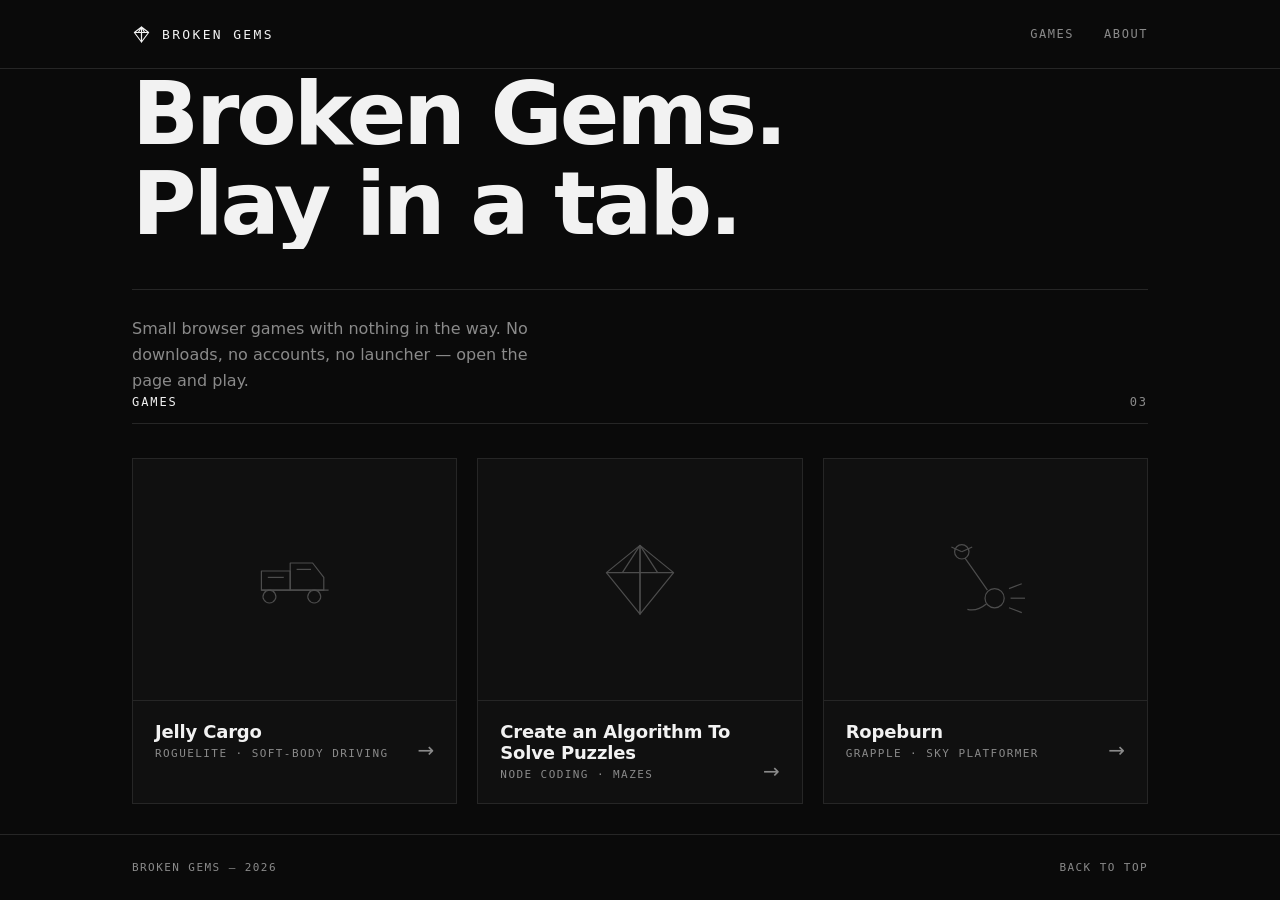
==== commit f6c9421f: "Add files via upload" ====
--- a/index.html
+++ b/index.html
@@ -1,4118 +1,496 @@
-<!doctype html>
+<!DOCTYPE html>
 <html lang="en">
 <head>
 <meta charset="utf-8">
-<meta name="viewport" content="width=device-width, initial-scale=1, viewport-fit=cover">
-<title>Ropeburn</title>
-<link rel="preconnect" href="https://fonts.googleapis.com">
-<link rel="preconnect" href="https://fonts.gstatic.com" crossorigin>
-<link href="https://fonts.googleapis.com/css2?family=Lilita+One&family=Nunito:wght@700;800;900&display=swap" rel="stylesheet">
+<meta name="viewport" content="width=device-width, initial-scale=1">
+<title>Broken Gems</title>
 <style>
-:root{
-  --ink:#1D2440;
-  --panel:#FFFFFF;
-  --panel-2:#EAF5FF;
-  --text:#1D2440;
-  --muted:#56608A;
-  --edge:#1D2440;
-  --sun:#FFD23F;
-  --scarf:#FF3B5C;
-  --sky:#2E9BFF;
-  --mint:#3DDC97;
-  --font-display:'Lilita One','Arial Rounded MT Bold','Trebuchet MS',system-ui,sans-serif;
-  --font-body:'Nunito','Segoe UI',system-ui,-apple-system,sans-serif;
-  box-sizing:border-box;
-  padding-top:env(safe-area-inset-top,0px);
-  padding-bottom:env(safe-area-inset-bottom,0px);
-}
-@media (prefers-color-scheme: dark){
-  :root:not([data-theme="light"]){
-    --panel:#252D52; --panel-2:#313B69; --text:#F5F7FF; --muted:#B8C1E6; --edge:#0E1230;
-  }
-}
-:root[data-theme="dark"]{
-  --panel:#252D52; --panel-2:#313B69; --text:#F5F7FF; --muted:#B8C1E6; --edge:#0E1230;
-}
-html{height:100%;scroll-padding-top:env(safe-area-inset-top,0px);}
-*,*::before,*::after{box-sizing:border-box;}
-body{
-  margin:0;height:100%;overflow:hidden;background:#2E9BFF;color:var(--text);
-  font-family:var(--font-body);font-weight:800;
-  user-select:none;-webkit-user-select:none;-webkit-tap-highlight-color:transparent;touch-action:none;
-}
-canvas#game{position:fixed;top:0;left:0;width:100%;height:100%;display:block;cursor:crosshair;}
-body.menu canvas#game{cursor:default;}
-
-.screen{
-  position:fixed;top:0;left:0;right:0;bottom:0;display:none;
-  align-items:center;justify-content:center;flex-direction:column;
-  padding:calc(env(safe-area-inset-top,0px) + 18px) 18px calc(env(safe-area-inset-bottom,0px) + 18px);
-  overflow-y:auto;
-}
-.screen.show{display:flex;}
-.screen.dim{background:rgba(20,30,70,.28);justify-content:flex-start;}
-.screen.dim>.panel{margin-top:auto;margin-bottom:auto;flex:none;}
-
-/* ---------- Title ---------- */
-#title{justify-content:space-between;}
-.logo-wrap{margin-top:clamp(12px,6vh,70px);text-align:center;pointer-events:none;}
-.logo{
-  font-family:var(--font-display);font-weight:400;
-  font-size:clamp(64px,13vw,168px);line-height:.9;letter-spacing:.01em;
-  color:#fff;margin:0;transform:rotate(-4deg);
-  -webkit-text-stroke:clamp(6px,1.1vw,12px) var(--ink);paint-order:stroke fill;
-  text-shadow:0 clamp(6px,1vw,12px) 0 var(--ink);
-}
-.logo span{display:inline-block;animation:bob 2.6s ease-in-out infinite;}
-.logo span:nth-child(2n){animation-delay:-.4s}
-.logo span:nth-child(3n){animation-delay:-.9s}
-@keyframes bob{0%,100%{transform:translateY(0)}50%{transform:translateY(-8px)}}
-.tagline{
-  margin:clamp(34px,6vh,56px) auto 0;font-family:var(--font-body);font-weight:900;
-  font-size:clamp(16px,2.2vw,22px);color:#fff;
-  -webkit-text-stroke:5px var(--ink);paint-order:stroke fill;max-width:34ch;line-height:1.35;
-}
-.title-actions{display:flex;flex-direction:column;align-items:center;gap:14px;margin-bottom:clamp(10px,5vh,56px);}
-.row{display:flex;gap:12px;flex-wrap:wrap;justify-content:center;}
-
-/* ---------- Buttons ---------- */
-.btn{
-  font-family:var(--font-display);font-weight:400;font-size:clamp(20px,2.4vw,26px);line-height:1;
-  color:var(--ink);background:var(--sun);
-  border:4px solid var(--ink);border-radius:18px;padding:14px 26px 15px;
-  box-shadow:0 6px 0 var(--ink);cursor:pointer;
-  transition:transform .07s ease, box-shadow .07s ease, filter .12s;
-}
-.btn:hover{filter:brightness(1.06) saturate(1.1);}
-.btn:active{transform:translateY(4px);box-shadow:0 2px 0 var(--ink);}
-.btn:focus-visible{outline:4px solid #fff;outline-offset:3px;}
-.btn.red{background:var(--scarf);color:#fff;}
-.btn.mint{background:var(--mint);}
-.btn.white{background:#fff;}
-.btn.big{font-size:clamp(26px,3.4vw,36px);padding:16px 44px 18px;border-radius:22px;}
-.btn.small{font-size:18px;padding:9px 16px 10px;border-radius:14px;box-shadow:0 4px 0 var(--ink);}
-.btn.small:active{transform:translateY(3px);box-shadow:0 1px 0 var(--ink);}
-.btn .sub{display:block;font-family:var(--font-body);font-weight:900;font-size:13px;margin-top:4px;opacity:.85;}
-
-.toggle{
-  font-family:var(--font-body);font-weight:900;font-size:15px;color:#fff;background:rgba(29,36,64,.6);
-  border:3px solid rgba(255,255,255,.85);border-radius:999px;padding:7px 14px;cursor:pointer;
-}
-.toggle:focus-visible{outline:3px solid #fff;outline-offset:2px;}
-.toggle[aria-pressed="false"]{opacity:.7;text-decoration:line-through;}
-
-/* ---------- Panels ---------- */
-.panel{
-  background:var(--panel);color:var(--text);
-  border:4px solid var(--edge);border-radius:30px;box-shadow:0 10px 0 var(--edge);
-  padding:26px clamp(18px,4vw,34px) 30px;width:100%;max-width:620px;
-  animation:pop .28s cubic-bezier(.2,1.6,.4,1);
-}
-@keyframes pop{from{transform:scale(.86);opacity:0}to{transform:scale(1);opacity:1}}
-@media (prefers-reduced-motion: reduce){ .panel,.logo span{animation:none;} }
-.panel h2{font-family:var(--font-display);font-weight:400;font-size:clamp(34px,5vw,48px);margin:0 0 6px;line-height:1;}
-.panel p{margin:0 0 12px;color:var(--muted);font-weight:800;line-height:1.45;}
-.panel .actions{display:flex;gap:12px;flex-wrap:wrap;margin-top:22px;}
-
-/* level grid */
-.grid{display:grid;grid-template-columns:repeat(auto-fill,minmax(170px,1fr));gap:14px;margin-top:16px;}
-.lvl{
-  position:relative;text-align:left;cursor:pointer;padding:0;overflow:hidden;
-  background:var(--panel-2);color:var(--text);border:4px solid var(--edge);border-radius:20px;
-  box-shadow:0 5px 0 var(--edge);font-family:var(--font-body);
-  transition:transform .07s, box-shadow .07s;
-}
-.lvl:active{transform:translateY(3px);box-shadow:0 2px 0 var(--edge);}
-.lvl:focus-visible{outline:4px solid var(--sky);outline-offset:3px;}
-.lvl .sky{height:64px;position:relative;border-bottom:4px solid var(--edge);}
-.lvl .sky::after{content:"";position:absolute;left:12px;bottom:-4px;width:46%;height:20px;border:4px solid var(--edge);border-bottom:none;border-radius:14px 14px 0 0;background:var(--g);}
-.lvl .num{position:absolute;right:10px;top:8px;font-family:var(--font-display);font-size:26px;color:#fff;-webkit-text-stroke:5px var(--ink);paint-order:stroke fill;}
-.lvl .body{padding:10px 12px 12px;}
-.lvl .name{font-family:var(--font-display);font-size:21px;line-height:1.05;display:block;}
-.lvl .best{font-size:14px;color:var(--muted);font-weight:900;margin-top:4px;display:flex;align-items:center;gap:6px;}
-.lvl.locked{cursor:not-allowed;filter:grayscale(.55);opacity:.62;}
-.medal{display:inline-block;width:16px;height:16px;border-radius:50%;border:3px solid var(--ink);flex:none;}
-.medal.m3{background:#FFC21A;} .medal.m2{background:#D6E2F0;} .medal.m1{background:#E09A5B;} .medal.m0{background:transparent;opacity:.4;}
-
-/* how to */
-.keys{display:grid;grid-template-columns:auto 1fr;gap:10px 16px;align-items:center;margin:14px 0 4px;}
-.kbd{
-  font-family:var(--font-display);font-size:17px;background:var(--panel-2);border:3px solid var(--edge);
-  border-radius:10px;padding:5px 10px 6px;box-shadow:0 3px 0 var(--edge);white-space:nowrap;justify-self:start;
-}
-.keys span:not(.kbd){font-weight:800;color:var(--text);line-height:1.35;}
-.tip{margin-top:14px;background:var(--panel-2);border-radius:16px;padding:12px 14px;color:var(--text)!important;}
-
-/* results */
-.big-time{font-family:var(--font-display);font-size:clamp(56px,10vw,86px);line-height:1;margin:10px 0 4px;}
-.medals{display:flex;gap:16px;margin:14px 0 6px;}
-.medal-big{width:70px;height:70px;border-radius:50%;border:5px solid var(--ink);display:flex;align-items:center;justify-content:center;
-  font-family:var(--font-display);font-size:12px;color:var(--ink);background:var(--panel-2);opacity:.35;transform:scale(.8);
-  transition:transform .35s cubic-bezier(.2,1.8,.4,1), opacity .2s;}
-.medal-big.on{opacity:1;transform:scale(1);}
-.medal-big.g.on{background:#FFC21A;} .medal-big.s.on{background:#E3ECF7;} .medal-big.b.on{background:#E39C5C;}
-.stat-row{display:flex;gap:10px;flex-wrap:wrap;margin-top:10px;}
-.stat{background:var(--panel-2);border-radius:14px;padding:8px 12px;font-weight:900;color:var(--text);}
-.stat b{font-family:var(--font-display);font-weight:400;font-size:20px;margin-left:4px;}
-.newbest{display:inline-block;background:var(--scarf);color:#fff;font-family:var(--font-display);font-size:18px;padding:4px 12px 5px;border-radius:999px;border:3px solid var(--ink);transform:rotate(-3deg);margin-left:6px;vertical-align:middle;}
-
-/* mode picker, stats, save codes */
-.btn.blue{background:#6CC8FF;}
-.mode-grid{display:grid;grid-template-columns:repeat(auto-fit,minmax(200px,1fr));gap:14px;margin-top:16px;}
-.mode-card{
-  text-align:left;cursor:pointer;background:var(--panel-2);color:var(--text);border:4px solid var(--edge);border-radius:22px;
-  box-shadow:0 6px 0 var(--edge);padding:16px 18px 18px;font-family:var(--font-body);display:flex;flex-direction:column;gap:4px;
-  transition:transform .07s, box-shadow .07s;
-}
-.mode-card:active{transform:translateY(4px);box-shadow:0 2px 0 var(--edge);}
-.mode-card:focus-visible{outline:4px solid var(--sky);outline-offset:3px;}
-.mode-card .mode-title{font-family:var(--font-display);font-size:26px;line-height:1.05;}
-.mode-card .mode-sub{font-weight:800;color:var(--muted);line-height:1.35;}
-.mode-card .mode-best{margin-top:8px;align-self:flex-start;background:var(--sun);color:var(--ink);border:3px solid var(--ink);border-radius:999px;padding:2px 12px 3px;font-weight:900;font-size:14px;}
-.mode-card.daily .mode-best{background:var(--mint);}
-.inf-card{margin-top:14px;background:var(--panel-2);border:4px solid var(--edge);border-radius:22px;padding:16px 18px;display:flex;align-items:center;gap:16px;}
-.inf-swatch{width:74px;height:74px;border-radius:18px;border:4px solid var(--edge);flex:none;position:relative;overflow:hidden;}
-.inf-swatch::after{content:"";position:absolute;left:10px;right:10px;bottom:-4px;height:22px;border:4px solid var(--ink);border-bottom:none;border-radius:12px 12px 0 0;background:var(--g);}
-.inf-num{font-family:var(--font-display);font-size:clamp(34px,6vw,46px);line-height:1;}
-.inf-name{font-family:var(--font-display);font-size:21px;margin-top:2px;}
-.inf-meta{font-weight:800;color:var(--muted);margin-top:4px;}
-.stat-grid{display:grid;grid-template-columns:repeat(auto-fill,minmax(150px,1fr));gap:10px;margin:14px 0 16px;}
-.pstat{background:var(--panel-2);border-radius:16px;padding:10px 12px;}
-.pstat b{display:block;font-family:var(--font-display);font-weight:400;font-size:24px;line-height:1.1;}
-.pstat span{font-weight:800;color:var(--muted);font-size:14px;}
-.code-box{margin-top:14px;}
-.code-box textarea{
-  width:100%;min-height:92px;resize:vertical;font-family:ui-monospace,Consolas,monospace;font-size:13px;line-height:1.4;
-  background:var(--panel-2);color:var(--text);border:3px solid var(--edge);border-radius:14px;padding:10px 12px;user-select:text;-webkit-user-select:text;
-}
-.code-box textarea:focus-visible{outline:3px solid var(--sky);outline-offset:2px;}
-.note{margin-top:12px!important;color:var(--text)!important;font-weight:900!important;}
-.note:empty{display:none;}
-.btn.danger{background:#fff;color:#C8243F;}
-.back-link{
-  position:fixed;left:calc(env(safe-area-inset-left,0px) + 14px);top:calc(env(safe-area-inset-top,0px) + 14px);z-index:6;
-  font-family:var(--font-body);font-weight:900;font-size:15px;color:var(--ink);background:#fff;text-decoration:none;
-  border:3px solid var(--ink);border-radius:999px;padding:6px 14px 7px;box-shadow:0 4px 0 var(--ink);
-}
-.back-link:focus-visible{outline:3px solid #fff;outline-offset:2px;}
-@media (max-height:540px){
-  .logo{font-size:clamp(44px,9vw,86px);}
-  .tagline{display:none;}
-  .logo-wrap{margin-top:4px;}
-  .title-actions{gap:8px;margin-bottom:6px;}
-  .btn.big{padding:10px 36px 12px;font-size:28px;}
-  .btn{padding:10px 20px 11px;}
-}
-
-/* multiplayer */
-.btn.purple{background:#C7A2FF;}
-.field{display:block;margin:12px 0;}
-.field-label,.field>span:first-child{display:block;font-weight:900;font-size:14px;color:var(--muted);margin-bottom:6px;}
-.text-in{
-  width:100%;font-family:var(--font-body);font-weight:900;font-size:18px;color:var(--text);background:var(--panel-2);
-  border:3px solid var(--edge);border-radius:14px;padding:10px 12px;user-select:text;-webkit-user-select:text;
-}
-.text-in:focus-visible,.code-in:focus-visible{outline:3px solid var(--sky);outline-offset:2px;}
-.entry{display:flex;flex-direction:column;align-items:stretch;gap:8px;margin-top:18px;background:var(--panel-2);border:4px solid var(--edge);border-radius:22px;padding:16px 18px 20px;}
-.entry[hidden]{display:none;}
-.entry-code{display:flex;flex-direction:column;gap:8px;}
-.entry-code[hidden]{display:none;}
-.entry-label{text-align:center;font-weight:900;color:var(--muted);font-size:15px;margin-top:4px;}
-.entry .btn{margin-top:10px;align-self:center;}
-.code-in.name-in{letter-spacing:.02em;text-transform:none;font-size:26px;background:var(--panel);}
-.entry .code-in{background:var(--panel);}
-.mode-card[aria-pressed="true"]{background:var(--sun);color:var(--ink);}
-.mode-card.daily[aria-pressed="true"]{background:var(--mint);}
-.mode-card[aria-pressed="true"] .mode-sub{color:var(--ink);}
-.code-in{
-  flex:1;min-width:0;font-family:var(--font-display);font-size:28px;letter-spacing:.18em;text-transform:uppercase;text-align:center;
-  color:var(--text);background:var(--panel-2);border:4px solid var(--edge);border-radius:16px;padding:8px 10px;user-select:text;-webkit-user-select:text;
-}
-.lobby-head{display:flex;justify-content:space-between;align-items:flex-start;gap:16px;flex-wrap:wrap;}
-.code-chip{background:var(--panel-2);border:4px solid var(--edge);border-radius:20px;padding:10px 14px;text-align:center;min-width:200px;}
-.code-label{display:block;font-weight:900;font-size:13px;color:var(--muted);}
-.code-val{display:block;font-family:var(--font-display);font-size:38px;letter-spacing:.12em;line-height:1.1;margin:2px 0 6px;}
-.code-btns{display:flex;gap:8px;justify-content:center;}
-.lobby-grid{display:grid;grid-template-columns:minmax(0,1fr) minmax(0,1.25fr);gap:22px;margin-top:10px;}
-@media (max-width:720px){.lobby-grid{grid-template-columns:1fr;}}
-.sub-h{font-family:var(--font-display);font-weight:400;font-size:22px;margin:6px 0 8px;display:flex;justify-content:space-between;align-items:baseline;}
-.sub-h span{font-family:var(--font-body);font-weight:900;font-size:14px;color:var(--muted);}
-.plist{list-style:none;margin:0;padding:0;display:flex;flex-direction:column;gap:8px;}
-.plist li{display:flex;align-items:center;gap:10px;background:var(--panel-2);border-radius:14px;padding:8px 12px;font-weight:900;}
-.plist em{font-style:normal;color:var(--muted);font-weight:800;}
-.pname{flex:1;min-width:0;overflow:hidden;text-overflow:ellipsis;white-space:nowrap;}
-.pdot{width:18px;height:18px;border-radius:50%;border:3px solid var(--ink);flex:none;}
-.av{width:30px;height:30px;flex:none;}
-.ptag{font-size:12px;font-weight:900;background:var(--sun);color:var(--ink);border:2px solid var(--ink);border-radius:999px;padding:1px 8px 2px;}
-.team-pick{margin-top:14px;}
-.seg{display:flex;flex-wrap:wrap;gap:8px;}
-.seg-btn{
-  font-family:var(--font-body);font-weight:900;font-size:15px;color:var(--text);background:var(--panel-2);cursor:pointer;
-  border:3px solid var(--edge);border-radius:12px;padding:7px 14px;box-shadow:0 3px 0 var(--edge);
-}
-.seg-btn[aria-pressed="true"]{background:var(--c,var(--sun));color:var(--ink);}
-.seg-btn[data-team][aria-pressed="true"]{color:#fff;}
-.seg-btn[data-team]{border-left:10px solid var(--c);}
-.seg-btn:disabled,.chip:disabled{cursor:default;opacity:.85;box-shadow:none;}
-.seg-btn:focus-visible,.chip:focus-visible{outline:3px solid var(--sky);outline-offset:2px;}
-.chips{display:flex;flex-wrap:wrap;gap:8px;}
-.chip{
-  display:inline-flex;align-items:center;gap:8px;font-family:var(--font-body);font-weight:900;font-size:14px;color:var(--text);cursor:pointer;
-  background:var(--panel-2);border:3px solid var(--edge);border-radius:999px;padding:4px 12px 4px 5px;opacity:.55;
-}
-.chip[aria-pressed="true"]{opacity:1;background:var(--panel);box-shadow:0 3px 0 var(--edge);}
-.chip-sw{width:22px;height:22px;border-radius:50%;border:2px solid var(--ink);}
-.dist-row{display:flex;align-items:center;gap:10px;}
-.dist-row input[type=range]{flex:1;accent-color:var(--scarf);min-width:0;}
-.dist-row input[type=number]{width:92px;font-family:var(--font-body);font-weight:900;font-size:16px;color:var(--text);background:var(--panel-2);border:3px solid var(--edge);border-radius:10px;padding:6px 8px;}
-.unit{font-weight:900;color:var(--muted);}
-.stepper{display:flex;align-items:center;gap:12px;}
-.step-val{font-family:var(--font-display);font-size:28px;min-width:32px;text-align:center;}
-.res-grid{display:grid;grid-template-columns:minmax(0,1.3fr) minmax(0,1fr);gap:22px;}
-.res-grid>div[hidden]{display:none;}
-@media (max-width:720px){.res-grid{grid-template-columns:1fr;}}
-.rank-list{list-style:none;margin:0;padding:0;display:flex;flex-direction:column;gap:8px;}
-.rank-list li{display:flex;align-items:center;gap:10px;background:var(--panel-2);border-radius:14px;padding:8px 12px;}
-.rank-list li.me{outline:3px solid var(--scarf);}
-.rk{font-family:var(--font-display);font-size:24px;min-width:26px;text-align:center;}
-.rank-list li:nth-child(1) .rk{color:#E0A100;}
-.rn{flex:1;min-width:0;}
-.rn b,.rs{font-weight:900;}
-.rn b{display:block;overflow:hidden;text-overflow:ellipsis;white-space:nowrap;}
-.rn small,.rs small{display:block;font-weight:800;color:var(--muted);font-size:13px;}
-.rs{text-align:right;font-family:var(--font-display);font-weight:400;font-size:20px;white-space:nowrap;}
-.rs small{font-family:var(--font-body);}
-#roomTag{
-  position:fixed;right:calc(env(safe-area-inset-right,0px) + 12px);bottom:calc(env(safe-area-inset-bottom,0px) + 12px);z-index:6;
-  display:flex;align-items:center;gap:8px;background:#fff;color:var(--ink);border:3px solid var(--ink);border-radius:999px;
-  padding:5px 6px 5px 14px;box-shadow:0 4px 0 var(--ink);font-family:var(--font-body);font-weight:900;font-size:15px;
-}
-#roomTag[hidden]{display:none;}
-#roomTagText{letter-spacing:.06em;font-variant-numeric:tabular-nums;}
-#roomTag button{font-family:var(--font-body);font-weight:900;font-size:13px;background:var(--panel-2);color:var(--ink);border:2px solid var(--ink);border-radius:999px;padding:3px 10px;cursor:pointer;}
-
-/* in-game buttons */
-#hudBtns{position:fixed;top:calc(env(safe-area-inset-top,0px) + 12px);right:calc(env(safe-area-inset-right,0px) + 12px);display:flex;gap:8px;z-index:5;}
-.icon-btn{
-  width:46px;height:46px;border-radius:14px;border:3px solid var(--ink);background:#fff;color:var(--ink);
-  box-shadow:0 4px 0 var(--ink);display:flex;align-items:center;justify-content:center;cursor:pointer;padding:0;
-}
-.icon-btn:active{transform:translateY(3px);box-shadow:0 1px 0 var(--ink);}
-.icon-btn:focus-visible{outline:3px solid #fff;outline-offset:2px;}
-.icon-btn svg{width:24px;height:24px;}
-#pauseBtn{display:none;}
-body.playing #pauseBtn{display:flex;}
-#rotateHint{
-  position:fixed;left:50%;bottom:calc(env(safe-area-inset-bottom,0px) + 16px);transform:translateX(-50%);
-  background:#fff;color:var(--ink);border:3px solid var(--ink);border-radius:999px;padding:8px 16px;font-weight:900;font-size:14px;
-  display:none;z-index:4;box-shadow:0 4px 0 var(--ink);white-space:nowrap;
-}
+  *, *::before, *::after { box-sizing: border-box; margin: 0; padding: 0; }
+
+  :root {
+    --bg:      #0a0a0a;
+    --surface: #101010;
+    --line:    #262626;
+    --text:    #f2f2f2;
+    --muted:   #8a8a8a;
+    --white:   #ffffff;
+    --mono: ui-monospace, "SF Mono", "Cascadia Mono", Consolas, monospace;
+    --sans: "Inter", "Segoe UI", system-ui, -apple-system, sans-serif;
+    --ease: cubic-bezier(0.22, 1, 0.36, 1);
+  }
+
+  ::selection { background: var(--white); color: var(--bg); }
+
+  :focus-visible {
+    outline: 2px solid var(--white);
+    outline-offset: 3px;
+  }
+
+  html { scroll-behavior: smooth; }
+
+  body {
+    background: var(--bg);
+    color: var(--text);
+    font-family: var(--sans);
+    -webkit-font-smoothing: antialiased;
+    min-height: 100vh;
+    display: flex;
+    flex-direction: column;
+  }
+
+  .wrap {
+    width: 100%;
+    max-width: 1080px;
+    margin: 0 auto;
+    padding: 0 32px;
+  }
+
+  /* ── entrance ───────────────────────────────────────────────── */
+
+  @keyframes rise {
+    from { opacity: 0; transform: translateY(18px); }
+    to   { opacity: 1; transform: none; }
+  }
+
+  @keyframes unmask {
+    from { transform: translateY(105%); }
+    to   { transform: translateY(0); }
+  }
+
+  @keyframes widen {
+    from { transform: scaleX(0); }
+    to   { transform: scaleX(1); }
+  }
+
+  .rise {
+    opacity: 0;
+    animation: rise 0.7s var(--ease) forwards;
+  }
+
+  /* ── nav ────────────────────────────────────────────────────── */
+
+  nav {
+    border-bottom: 1px solid var(--line);
+    position: sticky;
+    top: 0;
+    background: var(--bg);
+    z-index: 10;
+  }
+
+  .nav-inner {
+    display: flex;
+    align-items: center;
+    justify-content: space-between;
+    height: 68px;
+  }
+
+  .brand {
+    display: flex;
+    align-items: center;
+    gap: 11px;
+    text-decoration: none;
+    color: var(--text);
+  }
+
+  .brand svg { overflow: visible; }
+  .brand svg path { transition: transform 0.45s var(--ease); }
+  .brand:hover .gem-l { transform: translateX(-2px); }
+  .brand:hover .gem-r { transform: translateX(2px); }
+
+  .brand span {
+    font-family: var(--mono);
+    font-size: 13px;
+    letter-spacing: 0.18em;
+    text-transform: uppercase;
+    font-weight: 500;
+  }
+
+  .nav-links { display: flex; gap: 30px; }
+
+  .nav-links a {
+    font-family: var(--mono);
+    font-size: 12px;
+    letter-spacing: 0.13em;
+    text-transform: uppercase;
+    color: var(--muted);
+    text-decoration: none;
+    padding: 4px 0;
+    position: relative;
+    transition: color 0.25s var(--ease);
+  }
+
+  .nav-links a::after {
+    content: "";
+    position: absolute;
+    left: 0; bottom: 0;
+    width: 100%; height: 1px;
+    background: var(--white);
+    transform: scaleX(0);
+    transform-origin: left;
+    transition: transform 0.35s var(--ease);
+  }
+
+  .nav-links a:hover { color: var(--text); }
+  .nav-links a:hover::after { transform: scaleX(1); }
+
+  /* ── hero ───────────────────────────────────────────────────── */
+
+  header { padding: 120px 0 96px; }
+
+  .mask { overflow: hidden; }
+
+  .mask h1 {
+    font-size: clamp(46px, 9vw, 88px);
+    font-weight: 600;
+    letter-spacing: -0.035em;
+    line-height: 1.02;
+    animation: unmask 0.85s var(--ease) forwards;
+    transform: translateY(105%);
+  }
+
+  .mask:nth-of-type(2) h1 { animation-delay: 0.09s; }
+
+  .rule {
+    height: 1px;
+    background: var(--line);
+    margin: 40px 0 26px;
+    transform: scaleX(0);
+    transform-origin: left;
+    animation: widen 0.9s var(--ease) 0.4s forwards;
+  }
+
+  .lede {
+    color: var(--muted);
+    font-size: 16px;
+    line-height: 1.65;
+    max-width: 420px;
+    animation-delay: 0.5s;
+  }
+
+  /* ── games ──────────────────────────────────────────────────── */
+
+  section { padding-bottom: 110px; }
+
+  .sec-head {
+    display: flex;
+    align-items: baseline;
+    justify-content: space-between;
+    border-bottom: 1px solid var(--line);
+    padding-bottom: 14px;
+    margin-bottom: 34px;
+  }
+
+  .sec-head h2, .sec-head span {
+    font-family: var(--mono);
+    font-size: 12px;
+    letter-spacing: 0.16em;
+    text-transform: uppercase;
+    font-weight: 500;
+  }
+
+  .sec-head span { color: var(--muted); }
+
+  .grid {
+    display: grid;
+    grid-template-columns: repeat(auto-fill, minmax(300px, 1fr));
+    gap: 20px;
+  }
+
+  .card {
+    display: block;
+    text-decoration: none;
+    color: inherit;
+    background: var(--surface);
+    border: 1px solid var(--line);
+    transition:
+      border-color 0.3s var(--ease),
+      transform 0.4s var(--ease),
+      background 0.3s var(--ease);
+  }
+
+  .card:hover {
+    border-color: var(--white);
+    background: #131313;
+    transform: translateY(-5px);
+  }
+
+  .art {
+    aspect-ratio: 4 / 3;
+    display: grid;
+    place-items: center;
+    border-bottom: 1px solid var(--line);
+    transition: border-color 0.3s var(--ease);
+  }
+
+  .card:hover .art { border-color: var(--white); }
+
+  .art svg { width: 96px; height: 96px; overflow: visible; }
+
+  .art path, .art line {
+    stroke: #4d4d4d;
+    stroke-width: 1.5;
+    fill: none;
+    stroke-linejoin: round;
+    transition: stroke 0.35s var(--ease), transform 0.5s var(--ease);
+  }
+
+  .card:hover .art path,
+  .card:hover .art line { stroke: var(--white); }
+
+  .card:hover .gem-l { transform: translateX(-7px) rotate(-3deg); }
+  .card:hover .gem-r { transform: translateX(7px) rotate(3deg); }
+
+  .card-body {
+    padding: 20px 22px 22px;
+    display: flex;
+    align-items: flex-end;
+    justify-content: space-between;
+    gap: 16px;
+  }
+
+  .card h3 {
+    font-size: 18px;
+    font-weight: 550;
+    letter-spacing: -0.01em;
+    margin-bottom: 5px;
+  }
+
+  .card p {
+    font-family: var(--mono);
+    font-size: 11px;
+    letter-spacing: 0.13em;
+    text-transform: uppercase;
+    color: var(--muted);
+  }
+
+  .arrow {
+    font-size: 20px;
+    line-height: 1;
+    color: var(--muted);
+    transition: transform 0.4s var(--ease), color 0.3s var(--ease);
+  }
+
+  .card:hover .arrow {
+    transform: translateX(6px);
+    color: var(--white);
+  }
+
+  /* ── reveal on scroll ───────────────────────────────────────── */
+
+  .reveal {
+    opacity: 0;
+    transform: translateY(24px);
+    transition: opacity 0.7s var(--ease), transform 0.7s var(--ease);
+  }
+
+  .reveal.in { opacity: 1; transform: none; }
+
+  /* card swells and fades on the way into the game */
+  .card.burst {
+    transform: scale(1.9);
+    opacity: 0;
+    border-color: var(--white);
+    transition: transform 0.52s var(--ease), opacity 0.52s var(--ease);
+    pointer-events: none;
+    z-index: 5;
+  }
+
+  body.leaving { opacity: 0; transition: opacity 0.45s var(--ease); }
+
+  /* ── footer ─────────────────────────────────────────────────── */
+
+  footer {
+    margin-top: auto;
+    border-top: 1px solid var(--line);
+    padding: 26px 0;
+  }
+
+  .foot-inner {
+    display: flex;
+    align-items: center;
+    justify-content: space-between;
+    flex-wrap: wrap;
+    gap: 14px;
+    font-family: var(--mono);
+    font-size: 11px;
+    letter-spacing: 0.13em;
+    text-transform: uppercase;
+    color: var(--muted);
+  }
+
+  .foot-inner a {
+    color: var(--muted);
+    text-decoration: none;
+    transition: color 0.25s var(--ease);
+  }
+
+  .foot-inner a:hover { color: var(--white); }
+
+  @media (max-width: 620px) {
+    .wrap { padding: 0 20px; }
+    header { padding: 76px 0 64px; }
+    .nav-links { gap: 20px; }
+  }
+
+  @media (prefers-reduced-motion: reduce) {
+    *, *::before, *::after {
+      animation-duration: 0.01ms !important;
+      animation-delay: 0ms !important;
+      transition-duration: 0.01ms !important;
+    }
+    .mask h1 { transform: none; }
+    .rule { transform: scaleX(1); }
+    .rise, .reveal { opacity: 1; transform: none; }
+  }
 </style>
 </head>
-<body class="menu">
-<canvas id="game" aria-label="Ropeburn game area"></canvas>
-
-<div id="hudBtns">
-  <button class="icon-btn" id="pauseBtn" aria-label="Pause"><svg viewBox="0 0 24 24"><rect x="5" y="4" width="5" height="16" rx="1.5" fill="currentColor"/><rect x="14" y="4" width="5" height="16" rx="1.5" fill="currentColor"/></svg></button>
-  <button class="icon-btn" id="muteBtn" aria-label="Sound on"><svg viewBox="0 0 24 24" id="muteIcon"></svg></button>
-</div>
-<div id="roomTag" hidden><span id="roomTagText">Room</span><button id="roomTagBtn">Hide</button></div>
-<div id="rotateHint">Turn your phone sideways for a wider view</div>
-
-<!-- Title -->
-<section class="screen show" id="title" aria-label="Title">
-  <a class="back-link" id="hubLink" href="../" hidden>&larr; Broken Gems</a>
-  <div class="logo-wrap">
-    <h1 class="logo" aria-label="Ropeburn"><span>R</span><span>o</span><span>p</span><span>e</span><span>b</span><span>u</span><span>r</span><span>n</span></h1>
-    <p class="tagline">Swing, dash and pop your way across the sky. Just never touch the ground.</p>
-  </div>
-  <div class="title-actions">
-    <button class="btn red big" id="playBtn">Play<span class="sub" id="playSub">6 hand-made levels</span></button>
-    <div class="row">
-      <button class="btn mint" id="infBtn">Infinite<span class="sub" id="infSub">Generated levels</span></button>
-      <button class="btn blue" id="endBtn">Endless<span class="sub" id="endSub">Go as far as you can</span></button>
-      <button class="btn purple" id="mpBtn">Multiplayer<span class="sub">Race your friends</span></button>
-    </div>
-    <div class="row">
-      <button class="btn small white" id="howBtn">How to play</button>
-      <button class="btn small white" id="profBtn">Stats and save</button>
-      <button class="toggle" id="shakeToggle" aria-pressed="true">Screen shake</button>
+<body>
+
+<nav>
+  <div class="wrap nav-inner">
+    <a class="brand" href="./">
+      <svg viewBox="0 0 24 24" width="19" height="19" aria-hidden="true">
+        <g stroke="currentColor" stroke-width="1.4" fill="none" stroke-linejoin="round">
+          <path class="gem-l" d="M12 2.5 L3 9.5 L12 21.5 Z M3 9.5 H12 M12 2.5 L8 9.5"/>
+          <path class="gem-r" d="M12 2.5 L21 9.5 L12 21.5 Z M12 9.5 H21 M12 2.5 L16 9.5"/>
+        </g>
+      </svg>
+      <span>Broken Gems</span>
+    </a>
+    <div class="nav-links">
+      <a href="#games">Games</a>
+      <a href="#about">About</a>
     </div>
   </div>
-</section>
-
-<!-- Levels -->
-<section class="screen dim" id="levels" aria-label="Choose a level">
-  <div class="panel" style="max-width:760px">
-    <h2>Pick a sky</h2>
-    <p>Beat a level to open the next one. Faster times earn better medals.</p>
-    <div class="grid" id="levelGrid"></div>
-    <div class="actions"><button class="btn small white" id="levelsBack">Back</button></div>
+</nav>
+
+<header class="wrap">
+  <div class="mask"><h1>Broken Gems.</h1></div>
+  <div class="mask"><h1>Play in a tab.</h1></div>
+  <div class="rule"></div>
+  <p class="lede rise">Small browser games with nothing in the way. No downloads, no accounts, no launcher &mdash; open the page and play.</p>
+</header>
+
+<section class="wrap" id="games">
+  <div class="sec-head reveal">
+    <h2>Games</h2>
+    <span>03</span>
+  </div>
+
+  <div class="grid">
+    <a class="card reveal" href="./jelly-cargo/">
+      <div class="art">
+        <svg viewBox="0 0 120 120" aria-hidden="true">
+          <g class="gem-l">
+            <path d="M18 74 L18 50 L54 50 L54 74 Z"/>
+            <line x1="26" y1="58" x2="46" y2="58"/>
+          </g>
+          <g class="gem-r">
+            <path d="M54 74 L54 40 L82 40 L96 58 L96 74 Z"/>
+            <line x1="62" y1="48" x2="80" y2="48"/>
+          </g>
+          <path d="M18 74 L102 74"/>
+          <path d="M28 74 a8 8 0 1 0 0.1 0 M84 74 a8 8 0 1 0 0.1 0"/>
+        </svg>
+      </div>
+      <div class="card-body">
+        <div>
+          <h3>Jelly Cargo</h3>
+          <p>Roguelite &middot; soft-body driving</p>
+        </div>
+        <div class="arrow">&rarr;</div>
+      </div>
+    </a>
+
+    <a class="card reveal" href="./game/">
+      <div class="art">
+        <svg viewBox="0 0 120 120" aria-hidden="true">
+          <g class="gem-l">
+            <path d="M60 18 L18 52 L60 104 Z"/>
+            <line x1="18" y1="52" x2="60" y2="52"/>
+            <line x1="60" y1="18" x2="38" y2="52"/>
+          </g>
+          <g class="gem-r">
+            <path d="M60 18 L102 52 L60 104 Z"/>
+            <line x1="60" y1="52" x2="102" y2="52"/>
+            <line x1="60" y1="18" x2="82" y2="52"/>
+          </g>
+        </svg>
+      </div>
+      <div class="card-body">
+        <div>
+          <h3>Create an Algorithm To Solve Puzzles</h3>
+          <p>Node coding &middot; mazes</p>
+        </div>
+        <div class="arrow">&rarr;</div>
+      </div>
+    </a>
+
+    <a class="card reveal" href="./ropeburn/">
+      <div class="art">
+        <svg viewBox="0 0 120 120" aria-hidden="true">
+          <g class="gem-l">
+            <path d="M22 26 a9 9 0 1 0 18 0 a9 9 0 1 0 -18 0"/>
+            <line x1="31" y1="26" x2="18" y2="20"/>
+            <line x1="31" y1="26" x2="44" y2="20"/>
+            <path d="M35 34 Q52 58 63 74"/>
+          </g>
+          <g class="gem-r">
+            <path d="M60 84 a12 12 0 1 0 24 0 a12 12 0 1 0 -24 0"/>
+            <path d="M62 91 Q50 101 38 98"/>
+            <line x1="90" y1="72" x2="106" y2="66"/>
+            <line x1="92" y1="84" x2="110" y2="84"/>
+            <line x1="90" y1="96" x2="106" y2="102"/>
+          </g>
+        </svg>
+      </div>
+      <div class="card-body">
+        <div>
+          <h3>Ropeburn</h3>
+          <p>Grapple &middot; sky platformer</p>
+        </div>
+        <div class="arrow">&rarr;</div>
+      </div>
+    </a>
   </div>
 </section>
 
-<!-- Infinite -->
-<section class="screen dim" id="infinite" aria-label="Infinite levels">
-  <div class="panel" style="max-width:560px">
-    <h2>Infinite skies</h2>
-    <p>Every level is generated fresh and each one gets a little trickier. Clear a level to move on. Your place is saved.</p>
-    <div class="inf-card">
-      <div class="inf-swatch" id="infSwatch"></div>
-      <div>
-        <div class="inf-num" id="infLevel">Level 1</div>
-        <div class="inf-name" id="infName"></div>
-        <div class="inf-meta" id="infMeta"></div>
-      </div>
-    </div>
-    <div class="actions">
-      <button class="btn red" id="infPlay">Start</button>
-      <button class="btn white" id="infNew">New sky</button>
-      <button class="btn white" id="infBack">Back</button>
-    </div>
-    <p class="note" id="infNote" role="status"></p>
+<footer id="about">
+  <div class="wrap foot-inner">
+    <span>Broken Gems &mdash; <span id="yr"></span></span>
+    <a href="#games">Back to top</a>
   </div>
-</section>
-
-<!-- Endless picker -->
-<section class="screen dim" id="endlessPick" aria-label="Endless run">
-  <div class="panel" style="max-width:600px">
-    <h2>Endless run</h2>
-    <p>Fly as far as you can before the storm catches you. The sky is built as you go.</p>
-    <div class="mode-grid">
-      <button class="mode-card" id="endRandom"><span class="mode-title">Random sky</span><span class="mode-sub">A brand new sky every run</span><span class="mode-best" id="endRandomBest">No runs yet</span></button>
-      <button class="mode-card daily" id="endDaily"><span class="mode-title">Daily sky</span><span class="mode-sub">The same sky for everyone today</span><span class="mode-best" id="endDailyBest">Not played today</span></button>
-    </div>
-    <div class="actions"><button class="btn small white" id="endBack">Back</button></div>
-  </div>
-</section>
-
-<!-- Stats and save -->
-<section class="screen dim" id="profile" aria-label="Stats and save">
-  <div class="panel" style="max-width:640px">
-    <h2>Stats and save</h2>
-    <div class="stat-grid" id="profStats"></div>
-    <p>Progress saves by itself in this browser. Use a save code to carry it to another computer.</p>
-    <div class="actions" style="margin-top:10px">
-      <button class="btn small" id="saveCopy">Copy save code</button>
-      <button class="btn small white" id="savePaste">Paste save code</button>
-      <button class="btn small danger" id="saveWipe">Wipe save</button>
-    </div>
-    <div class="code-box" id="codeBox" hidden>
-      <textarea id="codeText" aria-label="Save code" spellcheck="false"></textarea>
-      <div class="actions" style="margin-top:10px">
-        <button class="btn small red" id="codeApply">Load this code</button>
-        <button class="btn small white" id="codeCancel">Close</button>
-      </div>
-    </div>
-    <p class="note" id="saveNote" role="status"></p>
-    <div class="actions"><button class="btn small white" id="profBack">Back</button></div>
-  </div>
-</section>
-
-<!-- Multiplayer -->
-<section class="screen dim" id="mp" aria-label="Multiplayer">
-  <div class="panel" style="max-width:600px">
-    <h2>Multiplayer</h2>
-    <p>Race friends across the same generated sky. Whoever creates the room hosts it straight from their browser, so there's nothing to install.</p>
-    <div class="mode-grid">
-      <button class="mode-card" id="mpCreate" aria-pressed="false"><span class="mode-title">Create</span><span class="mode-sub">Host a room, set the rules and share the code</span></button>
-      <button class="mode-card daily" id="mpJoinOpen" aria-pressed="false"><span class="mode-title">Join</span><span class="mode-sub">Type a friend's room code</span></button>
-    </div>
-    <div class="entry" id="mpEntry" hidden>
-      <label class="entry-label" for="mpName">Username</label>
-      <input class="code-in name-in" id="mpName" maxlength="16" placeholder="Your name" autocomplete="off" spellcheck="false">
-      <div class="entry-code" id="mpCodeWrap" hidden>
-        <label class="entry-label" for="mpCode">Room code</label>
-        <input class="code-in" id="mpCode" maxlength="6" placeholder="CODE" autocomplete="off" autocapitalize="characters" spellcheck="false">
-      </div>
-      <button class="btn red big" id="mpGo">Join</button>
-    </div>
-    <p class="note" id="mpNote" role="status"></p>
-    <div class="actions"><button class="btn small white" id="mpBack">Back</button></div>
-  </div>
-</section>
-
-<!-- Lobby -->
-<section class="screen dim" id="mpLobby" aria-label="Room lobby">
-  <div class="panel" style="max-width:880px">
-    <div class="lobby-head">
-      <div style="flex:1;min-width:240px"><h2>Lobby</h2><p id="lobbyWho"></p></div>
-      <div class="code-chip"><span class="code-label">Room code</span><span class="code-val" id="lobbyCode"></span>
-        <div class="code-btns"><button class="btn small white" id="lobbyCopy">Copy</button><button class="btn small white" id="lobbyHide">Hide</button></div></div>
-    </div>
-    <div class="lobby-grid">
-      <div>
-        <h3 class="sub-h">Players <span id="lobbyCount"></span></h3>
-        <ul class="plist" id="lobbyPlayers"></ul>
-        <div class="team-pick" id="teamPick" hidden></div>
-      </div>
-      <div>
-        <h3 class="sub-h">Race settings</h3>
-        <div id="roomSettings"></div>
-      </div>
-    </div>
-    <p class="note" id="lobbyNote" role="status"></p>
-    <div class="actions">
-      <button class="btn red" id="lobbyStart">Start race</button>
-      <button class="btn white" id="lobbyLeave">Leave</button>
-    </div>
-  </div>
-</section>
-
-<!-- Race results -->
-<section class="screen dim" id="mpResults" aria-label="Race results">
-  <div class="panel" style="max-width:820px">
-    <h2 id="mprTitle">Results</h2>
-    <p id="mprSub"></p>
-    <div class="res-grid">
-      <div><h3 class="sub-h">Players</h3><ol class="rank-list" id="mprPlayers"></ol></div>
-      <div id="mprTeamsWrap"><h3 class="sub-h">Teams</h3><ol class="rank-list" id="mprTeams"></ol></div>
-    </div>
-    <p class="note" id="mprNote" role="status"></p>
-    <div class="actions" id="mprActions"></div>
-  </div>
-</section>
-
-<!-- How to -->
-<section class="screen dim" id="howto" aria-label="How to play">
-  <div class="panel">
-    <h2>How to play</h2>
-    <p>Get to the rainbow ring without falling into the clouds below.</p>
-    <div class="keys" id="keysDesktop">
-      <span class="kbd">Mouse</span><span>Aim. A white target shows what you'll grab.</span>
-      <span class="kbd">Left click</span><span>Hold to swing from anchors and balloons. Let go to fly.</span>
-      <span class="kbd">Right click / Shift</span><span>Dash toward your cursor. Space also dashes in the air. Aim near a star, balloon or ring and pink arrows lock on, so the dash zips straight to it.</span>
-      <span class="kbd">A / D, Space</span><span>Run and jump when you're standing on an island.</span>
-      <span class="kbd">R</span><span>Restart instantly. Esc pauses.</span>
-    </div>
-    <div class="keys" id="keysTouch" style="display:none">
-      <span class="kbd">Hold</span><span>Touch and hold near an anchor to swing. Lift to let go.</span>
-      <span class="kbd">Flick</span><span>Swipe quickly in any direction to dash that way. Flick toward a star, balloon or ring to zip straight to it.</span>
-    </div>
-    <p>Play the six hand-made levels, climb through endless generated levels in Infinite, or see how far you get in Endless before the storm catches you.</p>
-    <p class="tip">Your scarf is red when your dash is ready and blue once it's spent. Stars, rings, bouncy clouds, popping a balloon and a perfect release (letting go right after the bottom of a swing) all refill it.</p>
-    <div class="actions"><button class="btn small" id="howBack">Got it</button></div>
-  </div>
-</section>
-
-<!-- Pause -->
-<section class="screen dim" id="pause" aria-label="Paused">
-  <div class="panel" style="max-width:440px">
-    <h2>Paused</h2>
-    <p id="pauseInfo"></p>
-    <div class="actions">
-      <button class="btn red" id="resumeBtn">Resume</button>
-      <button class="btn white" id="pauseRestart">Restart</button>
-      <button class="btn white" id="pauseMenu">Menu</button>
-    </div>
-  </div>
-</section>
-
-<!-- Results -->
-<section class="screen dim" id="results" aria-label="Level complete">
-  <div class="panel" style="max-width:520px">
-    <h2 id="resTitle">Level clear!</h2>
-    <div class="big-time" id="resTime">0.00</div>
-    <div id="resBest" style="font-weight:900;color:var(--muted)"></div>
-    <div class="medals">
-      <div class="medal-big b" id="medB">Bronze</div>
-      <div class="medal-big s" id="medS">Silver</div>
-      <div class="medal-big g" id="medG">Gold</div>
-    </div>
-    <div class="stat-row" id="resStats"></div>
-    <div class="actions">
-      <button class="btn red" id="nextBtn">Next level</button>
-      <button class="btn white" id="retryBtn">Retry</button>
-      <button class="btn white" id="resMenu">Levels</button>
-    </div>
-  </div>
-</section>
-
-<!-- Endless over -->
-<section class="screen dim" id="over" aria-label="Run over">
-  <div class="panel" style="max-width:500px">
-    <h2 id="overTitle">Caught by the storm</h2>
-    <div class="big-time" id="overDist">0 m</div>
-    <div id="overBest" style="font-weight:900;color:var(--muted)"></div>
-    <div class="stat-row" id="overStats"></div>
-    <div class="actions">
-      <button class="btn red" id="overRetry">Run again</button>
-      <button class="btn white" id="overMenu">Menu</button>
-    </div>
-  </div>
-</section>
+</footer>
 
 <script>
-/*! PeerJS 1.5.5 | MIT License | Copyright (c) 2015 Michelle Bu and Eric Zhang, http://peerjs.com */
-(()=>{function e(e,t,n,r){Object.defineProperty(e,t,{get:n,set:r,enumerable:!0,configurable:!0})}function t(e){return e&&e.__esModule?e.default:e}class n{constructor(){this.chunkedMTU=16300,this._dataCount=1,this.chunk=e=>{let t=[],n=e.byteLength,r=Math.ceil(n/this.chunkedMTU),i=0,s=0;for(;s<n;){let o=Math.min(n,s+this.chunkedMTU),a=e.slice(s,o),c={__peerData:this._dataCount,n:i,data:a,total:r};t.push(c),s=o,i++}return this._dataCount++,t}}}class r{append_buffer(e){this.flush(),this._parts.push(e)}append(e){this._pieces.push(e)}flush(){if(this._pieces.length>0){let e=new Uint8Array(this._pieces);this._parts.push(e),this._pieces=[]}}toArrayBuffer(){let e=[];for(let t of this._parts)e.push(t);return function(e){let t=0;for(let n of e)t+=n.byteLength;let n=new Uint8Array(t),r=0;for(let t of e){let e=new Uint8Array(t.buffer,t.byteOffset,t.byteLength);n.set(e,r),r+=t.byteLength}return n}(e).buffer}constructor(){this.encoder=new TextEncoder,this._pieces=[],this._parts=[]}}function i(e){return new o(e).unpack()}function s(e){let t=new a,n=t.pack(e);return n instanceof Promise?n.then(()=>t.getBuffer()):t.getBuffer()}class o{unpack(){let e,t=this.unpack_uint8();if(t<128)return t;if((224^t)<32)return(224^t)-32;if((e=160^t)<=15)return this.unpack_raw(e);if((e=176^t)<=15)return this.unpack_string(e);if((e=144^t)<=15)return this.unpack_array(e);if((e=128^t)<=15)return this.unpack_map(e);switch(t){case 192:return null;case 193:case 212:case 213:case 214:case 215:return;case 194:return!1;case 195:return!0;case 202:return this.unpack_float();case 203:return this.unpack_double();case 204:return this.unpack_uint8();case 205:return this.unpack_uint16();case 206:return this.unpack_uint32();case 207:return this.unpack_uint64();case 208:return this.unpack_int8();case 209:return this.unpack_int16();case 210:return this.unpack_int32();case 211:return this.unpack_int64();case 216:return e=this.unpack_uint16(),this.unpack_string(e);case 217:return e=this.unpack_uint32(),this.unpack_string(e);case 218:return e=this.unpack_uint16(),this.unpack_raw(e);case 219:return e=this.unpack_uint32(),this.unpack_raw(e);case 220:return e=this.unpack_uint16(),this.unpack_array(e);case 221:return e=this.unpack_uint32(),this.unpack_array(e);case 222:return e=this.unpack_uint16(),this.unpack_map(e);case 223:return e=this.unpack_uint32(),this.unpack_map(e)}}unpack_uint8(){let e=255&this.dataView[this.index];return this.index++,e}unpack_uint16(){let e=this.read(2),t=(255&e[0])*256+(255&e[1]);return this.index+=2,t}unpack_uint32(){let e=this.read(4),t=((256*e[0]+e[1])*256+e[2])*256+e[3];return this.index+=4,t}unpack_uint64(){let e=this.read(8),t=((((((256*e[0]+e[1])*256+e[2])*256+e[3])*256+e[4])*256+e[5])*256+e[6])*256+e[7];return this.index+=8,t}unpack_int8(){let e=this.unpack_uint8();return e<128?e:e-256}unpack_int16(){let e=this.unpack_uint16();return e<32768?e:e-65536}unpack_int32(){let e=this.unpack_uint32();return e<0x80000000?e:e-0x100000000}unpack_int64(){let e=this.unpack_uint64();return e<0x8000000000000000?e:e-0xffffffffffffffff}unpack_raw(e){if(this.length<this.index+e)throw Error(`BinaryPackFailure: index is out of range ${this.index} ${e} ${this.length}`);let t=this.dataBuffer.slice(this.index,this.index+e);return this.index+=e,t}unpack_string(e){let t,n,r=this.read(e),i=0,s="";for(;i<e;)(t=r[i])<160?(n=t,i++):(192^t)<32?(n=(31&t)<<6|63&r[i+1],i+=2):(224^t)<16?(n=(15&t)<<12|(63&r[i+1])<<6|63&r[i+2],i+=3):(n=(7&t)<<18|(63&r[i+1])<<12|(63&r[i+2])<<6|63&r[i+3],i+=4),s+=String.fromCodePoint(n);return this.index+=e,s}unpack_array(e){let t=Array(e);for(let n=0;n<e;n++)t[n]=this.unpack();return t}unpack_map(e){let t={};for(let n=0;n<e;n++)t[this.unpack()]=this.unpack();return t}unpack_float(){let e=this.unpack_uint32();return(0==e>>31?1:-1)*(8388607&e|8388608)*2**((e>>23&255)-127-23)}unpack_double(){let e=this.unpack_uint32(),t=this.unpack_uint32(),n=(e>>20&2047)-1023;return(0==e>>31?1:-1)*((1048575&e|1048576)*2**(n-20)+t*2**(n-52))}read(e){let t=this.index;if(t+e<=this.length)return this.dataView.subarray(t,t+e);throw Error("BinaryPackFailure: read index out of range")}constructor(e){this.index=0,this.dataBuffer=e,this.dataView=new Uint8Array(this.dataBuffer),this.length=this.dataBuffer.byteLength}}class a{getBuffer(){return this._bufferBuilder.toArrayBuffer()}pack(e){if("string"==typeof e)this.pack_string(e);else if("number"==typeof e)Math.floor(e)===e?this.pack_integer(e):this.pack_double(e);else if("boolean"==typeof e)!0===e?this._bufferBuilder.append(195):!1===e&&this._bufferBuilder.append(194);else if(void 0===e)this._bufferBuilder.append(192);else if("object"==typeof e)if(null===e)this._bufferBuilder.append(192);else{let t=e.constructor;if(e instanceof Array){let t=this.pack_array(e);if(t instanceof Promise)return t.then(()=>this._bufferBuilder.flush())}else if(e instanceof ArrayBuffer)this.pack_bin(new Uint8Array(e));else if("BYTES_PER_ELEMENT"in e)this.pack_bin(new Uint8Array(e.buffer,e.byteOffset,e.byteLength));else if(e instanceof Date)this.pack_string(e.toString());else if(e instanceof Blob)return e.arrayBuffer().then(e=>{this.pack_bin(new Uint8Array(e)),this._bufferBuilder.flush()});else if(t==Object||t.toString().startsWith("class")){let t=this.pack_object(e);if(t instanceof Promise)return t.then(()=>this._bufferBuilder.flush())}else throw Error(`Type "${t.toString()}" not yet supported`)}else throw Error(`Type "${typeof e}" not yet supported`);this._bufferBuilder.flush()}pack_bin(e){let t=e.length;if(t<=15)this.pack_uint8(160+t);else if(t<=65535)this._bufferBuilder.append(218),this.pack_uint16(t);else if(t<=0xffffffff)this._bufferBuilder.append(219),this.pack_uint32(t);else throw Error("Invalid length");this._bufferBuilder.append_buffer(e)}pack_string(e){let t=this._textEncoder.encode(e),n=t.length;if(n<=15)this.pack_uint8(176+n);else if(n<=65535)this._bufferBuilder.append(216),this.pack_uint16(n);else if(n<=0xffffffff)this._bufferBuilder.append(217),this.pack_uint32(n);else throw Error("Invalid length");this._bufferBuilder.append_buffer(t)}pack_array(e){let t=e.length;if(t<=15)this.pack_uint8(144+t);else if(t<=65535)this._bufferBuilder.append(220),this.pack_uint16(t);else if(t<=0xffffffff)this._bufferBuilder.append(221),this.pack_uint32(t);else throw Error("Invalid length");let n=r=>{if(r<t){let t=this.pack(e[r]);return t instanceof Promise?t.then(()=>n(r+1)):n(r+1)}};return n(0)}pack_integer(e){if(e>=-32&&e<=127)this._bufferBuilder.append(255&e);else if(e>=0&&e<=255)this._bufferBuilder.append(204),this.pack_uint8(e);else if(e>=-128&&e<=127)this._bufferBuilder.append(208),this.pack_int8(e);else if(e>=0&&e<=65535)this._bufferBuilder.append(205),this.pack_uint16(e);else if(e>=-32768&&e<=32767)this._bufferBuilder.append(209),this.pack_int16(e);else if(e>=0&&e<=0xffffffff)this._bufferBuilder.append(206),this.pack_uint32(e);else if(e>=-0x80000000&&e<=0x7fffffff)this._bufferBuilder.append(210),this.pack_int32(e);else if(e>=-0x8000000000000000&&e<=0x8000000000000000)this._bufferBuilder.append(211),this.pack_int64(e);else if(e>=0&&e<=0xffffffffffffffff)this._bufferBuilder.append(207),this.pack_uint64(e);else throw Error("Invalid integer")}pack_double(e){let t=0;e<0&&(t=1,e=-e);let n=Math.floor(Math.log(e)/Math.LN2),r=Math.floor((e/2**n-1)*0x10000000000000),i=t<<31|n+1023<<20|r/0x100000000&1048575;this._bufferBuilder.append(203),this.pack_int32(i),this.pack_int32(r%0x100000000)}pack_object(e){let t=Object.keys(e),n=t.length;if(n<=15)this.pack_uint8(128+n);else if(n<=65535)this._bufferBuilder.append(222),this.pack_uint16(n);else if(n<=0xffffffff)this._bufferBuilder.append(223),this.pack_uint32(n);else throw Error("Invalid length");let r=n=>{if(n<t.length){let i=t[n];if(e.hasOwnProperty(i)){this.pack(i);let t=this.pack(e[i]);if(t instanceof Promise)return t.then(()=>r(n+1))}return r(n+1)}};return r(0)}pack_uint8(e){this._bufferBuilder.append(e)}pack_uint16(e){this._bufferBuilder.append(e>>8),this._bufferBuilder.append(255&e)}pack_uint32(e){let t=0|e;this._bufferBuilder.append((0xff000000&t)>>>24),this._bufferBuilder.append((0xff0000&t)>>>16),this._bufferBuilder.append((65280&t)>>>8),this._bufferBuilder.append(255&t)}pack_uint64(e){let t=e/0x100000000,n=e%0x100000000;this._bufferBuilder.append((0xff000000&t)>>>24),this._bufferBuilder.append((0xff0000&t)>>>16),this._bufferBuilder.append((65280&t)>>>8),this._bufferBuilder.append(255&t),this._bufferBuilder.append((0xff000000&n)>>>24),this._bufferBuilder.append((0xff0000&n)>>>16),this._bufferBuilder.append((65280&n)>>>8),this._bufferBuilder.append(255&n)}pack_int8(e){this._bufferBuilder.append(255&e)}pack_int16(e){this._bufferBuilder.append((65280&e)>>8),this._bufferBuilder.append(255&e)}pack_int32(e){this._bufferBuilder.append(e>>>24&255),this._bufferBuilder.append((0xff0000&e)>>>16),this._bufferBuilder.append((65280&e)>>>8),this._bufferBuilder.append(255&e)}pack_int64(e){let t=Math.floor(e/0x100000000),n=e%0x100000000;this._bufferBuilder.append((0xff000000&t)>>>24),this._bufferBuilder.append((0xff0000&t)>>>16),this._bufferBuilder.append((65280&t)>>>8),this._bufferBuilder.append(255&t),this._bufferBuilder.append((0xff000000&n)>>>24),this._bufferBuilder.append((0xff0000&n)>>>16),this._bufferBuilder.append((65280&n)>>>8),this._bufferBuilder.append(255&n)}constructor(){this._bufferBuilder=new r,this._textEncoder=new TextEncoder}}"use strict";let c=!0,p=!0;function d(e,t,n){let r=e.match(t);return r&&r.length>=n&&parseInt(r[n],10)}function l(e,t,n){if(!e.RTCPeerConnection)return;let r=e.RTCPeerConnection.prototype,i=r.addEventListener;r.addEventListener=function(e,r){if(e!==t)return i.apply(this,arguments);let s=e=>{let t=n(e);t&&(r.handleEvent?r.handleEvent(t):r(t))};return this._eventMap=this._eventMap||{},this._eventMap[t]||(this._eventMap[t]=new Map),this._eventMap[t].set(r,s),i.apply(this,[e,s])};let s=r.removeEventListener;r.removeEventListener=function(e,n){if(e!==t||!this._eventMap||!this._eventMap[t]||!this._eventMap[t].has(n))return s.apply(this,arguments);let r=this._eventMap[t].get(n);return this._eventMap[t].delete(n),0===this._eventMap[t].size&&delete this._eventMap[t],0===Object.keys(this._eventMap).length&&delete this._eventMap,s.apply(this,[e,r])},Object.defineProperty(r,"on"+t,{get(){return this["_on"+t]},set(e){this["_on"+t]&&(this.removeEventListener(t,this["_on"+t]),delete this["_on"+t]),e&&this.addEventListener(t,this["_on"+t]=e)},enumerable:!0,configurable:!0})}function h(e){return"boolean"!=typeof e?Error("Argument type: "+typeof e+". Please use a boolean."):(c=e,e?"adapter.js logging disabled":"adapter.js logging enabled")}function u(e){return"boolean"!=typeof e?Error("Argument type: "+typeof e+". Please use a boolean."):(p=!e,"adapter.js deprecation warnings "+(e?"disabled":"enabled"))}function f(){"object"==typeof window&&(c||"undefined"!=typeof console&&"function"==typeof console.log&&console.log.apply(console,arguments))}function m(e,t){p&&console.warn(e+" is deprecated, please use "+t+" instead.")}function _(e){return"[object Object]"===Object.prototype.toString.call(e)}function g(e,t,n){let r=n?"outbound-rtp":"inbound-rtp",i=new Map;if(null===t)return i;let s=[];return e.forEach(e=>{"track"===e.type&&e.trackIdentifier===t.id&&s.push(e)}),s.forEach(t=>{e.forEach(n=>{n.type===r&&n.trackId===t.id&&function e(t,n,r){!n||r.has(n.id)||(r.set(n.id,n),Object.keys(n).forEach(i=>{i.endsWith("Id")?e(t,t.get(n[i]),r):i.endsWith("Ids")&&n[i].forEach(n=>{e(t,t.get(n),r)})}))}(e,n,i)})}),i}"use strict";var y={};function C(e,t){let n=e&&e.navigator;if(!n.mediaDevices)return;let r=function(e){if("object"!=typeof e||e.mandatory||e.optional)return e;let t={};return Object.keys(e).forEach(n=>{if("require"===n||"advanced"===n||"mediaSource"===n)return;let r="object"==typeof e[n]?e[n]:{ideal:e[n]};void 0!==r.exact&&"number"==typeof r.exact&&(r.min=r.max=r.exact);let i=function(e,t){return e?e+t.charAt(0).toUpperCase()+t.slice(1):"deviceId"===t?"sourceId":t};if(void 0!==r.ideal){t.optional=t.optional||[];let e={};"number"==typeof r.ideal?(e[i("min",n)]=r.ideal,t.optional.push(e),(e={})[i("max",n)]=r.ideal):e[i("",n)]=r.ideal,t.optional.push(e)}void 0!==r.exact&&"number"!=typeof r.exact?(t.mandatory=t.mandatory||{},t.mandatory[i("",n)]=r.exact):["min","max"].forEach(e=>{void 0!==r[e]&&(t.mandatory=t.mandatory||{},t.mandatory[i(e,n)]=r[e])})}),e.advanced&&(t.optional=(t.optional||[]).concat(e.advanced)),t},i=function(e,i){if(t.version>=61)return i(e);if((e=JSON.parse(JSON.stringify(e)))&&"object"==typeof e.audio){let t=function(e,t,n){t in e&&!(n in e)&&(e[n]=e[t],delete e[t])};t((e=JSON.parse(JSON.stringify(e))).audio,"autoGainControl","googAutoGainControl"),t(e.audio,"noiseSuppression","googNoiseSuppression"),e.audio=r(e.audio)}if(e&&"object"==typeof e.video){let s=e.video.facingMode;s=s&&("object"==typeof s?s:{ideal:s});let o=t.version<66;if(s&&("user"===s.exact||"environment"===s.exact||"user"===s.ideal||"environment"===s.ideal)&&!(n.mediaDevices.getSupportedConstraints&&n.mediaDevices.getSupportedConstraints().facingMode&&!o)){let t;if(delete e.video.facingMode,"environment"===s.exact||"environment"===s.ideal?t=["back","rear"]:("user"===s.exact||"user"===s.ideal)&&(t=["front"]),t)return n.mediaDevices.enumerateDevices().then(n=>{let o=(n=n.filter(e=>"videoinput"===e.kind)).find(e=>t.some(t=>e.label.toLowerCase().includes(t)));return!o&&n.length&&t.includes("back")&&(o=n[n.length-1]),o&&(e.video.deviceId=s.exact?{exact:o.deviceId}:{ideal:o.deviceId}),e.video=r(e.video),f("chrome: "+JSON.stringify(e)),i(e)})}e.video=r(e.video)}return f("chrome: "+JSON.stringify(e)),i(e)},s=function(e){return t.version>=64?e:{name:({PermissionDeniedError:"NotAllowedError",PermissionDismissedError:"NotAllowedError",InvalidStateError:"NotAllowedError",DevicesNotFoundError:"NotFoundError",ConstraintNotSatisfiedError:"OverconstrainedError",TrackStartError:"NotReadableError",MediaDeviceFailedDueToShutdown:"NotAllowedError",MediaDeviceKillSwitchOn:"NotAllowedError",TabCaptureError:"AbortError",ScreenCaptureError:"AbortError",DeviceCaptureError:"AbortError"})[e.name]||e.name,message:e.message,constraint:e.constraint||e.constraintName,toString(){return this.name+(this.message&&": ")+this.message}}};if(n.getUserMedia=(function(e,t,r){i(e,e=>{n.webkitGetUserMedia(e,t,e=>{r&&r(s(e))})})}).bind(n),n.mediaDevices.getUserMedia){let e=n.mediaDevices.getUserMedia.bind(n.mediaDevices);n.mediaDevices.getUserMedia=function(t){return i(t,t=>e(t).then(e=>{if(t.audio&&!e.getAudioTracks().length||t.video&&!e.getVideoTracks().length)throw e.getTracks().forEach(e=>{e.stop()}),new DOMException("","NotFoundError");return e},e=>Promise.reject(s(e))))}}}"use strict";function v(e){e.MediaStream=e.MediaStream||e.webkitMediaStream}function b(e){if("object"!=typeof e||!e.RTCPeerConnection||"ontrack"in e.RTCPeerConnection.prototype)l(e,"track",e=>(e.transceiver||Object.defineProperty(e,"transceiver",{value:{receiver:e.receiver}}),e));else{Object.defineProperty(e.RTCPeerConnection.prototype,"ontrack",{get(){return this._ontrack},set(e){this._ontrack&&this.removeEventListener("track",this._ontrack),this.addEventListener("track",this._ontrack=e)},enumerable:!0,configurable:!0});let t=e.RTCPeerConnection.prototype.setRemoteDescription;e.RTCPeerConnection.prototype.setRemoteDescription=function(){return this._ontrackpoly||(this._ontrackpoly=t=>{t.stream.addEventListener("addtrack",n=>{let r;r=e.RTCPeerConnection.prototype.getReceivers?this.getReceivers().find(e=>e.track&&e.track.id===n.track.id):{track:n.track};let i=new Event("track");i.track=n.track,i.receiver=r,i.transceiver={receiver:r},i.streams=[t.stream],this.dispatchEvent(i)}),t.stream.getTracks().forEach(n=>{let r;r=e.RTCPeerConnection.prototype.getReceivers?this.getReceivers().find(e=>e.track&&e.track.id===n.id):{track:n};let i=new Event("track");i.track=n,i.receiver=r,i.transceiver={receiver:r},i.streams=[t.stream],this.dispatchEvent(i)})},this.addEventListener("addstream",this._ontrackpoly)),t.apply(this,arguments)}}}function T(e){if("object"==typeof e&&e.RTCPeerConnection&&!("getSenders"in e.RTCPeerConnection.prototype)&&"createDTMFSender"in e.RTCPeerConnection.prototype){let t=function(e,t){return{track:t,get dtmf(){return void 0===this._dtmf&&("audio"===t.kind?this._dtmf=e.createDTMFSender(t):this._dtmf=null),this._dtmf},_pc:e}};if(!e.RTCPeerConnection.prototype.getSenders){e.RTCPeerConnection.prototype.getSenders=function(){return this._senders=this._senders||[],this._senders.slice()};let n=e.RTCPeerConnection.prototype.addTrack;e.RTCPeerConnection.prototype.addTrack=function(e,r){let i=n.apply(this,arguments);return i||(i=t(this,e),this._senders.push(i)),i};let r=e.RTCPeerConnection.prototype.removeTrack;e.RTCPeerConnection.prototype.removeTrack=function(e){r.apply(this,arguments);let t=this._senders.indexOf(e);-1!==t&&this._senders.splice(t,1)}}let n=e.RTCPeerConnection.prototype.addStream;e.RTCPeerConnection.prototype.addStream=function(e){this._senders=this._senders||[],n.apply(this,[e]),e.getTracks().forEach(e=>{this._senders.push(t(this,e))})};let r=e.RTCPeerConnection.prototype.removeStream;e.RTCPeerConnection.prototype.removeStream=function(e){this._senders=this._senders||[],r.apply(this,[e]),e.getTracks().forEach(e=>{let t=this._senders.find(t=>t.track===e);t&&this._senders.splice(this._senders.indexOf(t),1)})}}else if("object"==typeof e&&e.RTCPeerConnection&&"getSenders"in e.RTCPeerConnection.prototype&&"createDTMFSender"in e.RTCPeerConnection.prototype&&e.RTCRtpSender&&!("dtmf"in e.RTCRtpSender.prototype)){let t=e.RTCPeerConnection.prototype.getSenders;e.RTCPeerConnection.prototype.getSenders=function(){let e=t.apply(this,[]);return e.forEach(e=>e._pc=this),e},Object.defineProperty(e.RTCRtpSender.prototype,"dtmf",{get(){return void 0===this._dtmf&&("audio"===this.track.kind?this._dtmf=this._pc.createDTMFSender(this.track):this._dtmf=null),this._dtmf}})}}function S(e){if(!("object"==typeof e&&e.RTCPeerConnection&&e.RTCRtpSender&&e.RTCRtpReceiver))return;if(!("getStats"in e.RTCRtpSender.prototype)){let t=e.RTCPeerConnection.prototype.getSenders;t&&(e.RTCPeerConnection.prototype.getSenders=function(){let e=t.apply(this,[]);return e.forEach(e=>e._pc=this),e});let n=e.RTCPeerConnection.prototype.addTrack;n&&(e.RTCPeerConnection.prototype.addTrack=function(){let e=n.apply(this,arguments);return e._pc=this,e}),e.RTCRtpSender.prototype.getStats=function(){let e=this;return this._pc.getStats().then(t=>g(t,e.track,!0))}}if(!("getStats"in e.RTCRtpReceiver.prototype)){let t=e.RTCPeerConnection.prototype.getReceivers;t&&(e.RTCPeerConnection.prototype.getReceivers=function(){let e=t.apply(this,[]);return e.forEach(e=>e._pc=this),e}),l(e,"track",e=>(e.receiver._pc=e.srcElement,e)),e.RTCRtpReceiver.prototype.getStats=function(){let e=this;return this._pc.getStats().then(t=>g(t,e.track,!1))}}if(!("getStats"in e.RTCRtpSender.prototype&&"getStats"in e.RTCRtpReceiver.prototype))return;let t=e.RTCPeerConnection.prototype.getStats;e.RTCPeerConnection.prototype.getStats=function(){if(arguments.length>0&&arguments[0]instanceof e.MediaStreamTrack){let e,t,n,r=arguments[0];return(this.getSenders().forEach(t=>{t.track===r&&(e?n=!0:e=t)}),this.getReceivers().forEach(e=>(e.track===r&&(t?n=!0:t=e),e.track===r)),n||e&&t)?Promise.reject(new DOMException("There are more than one sender or receiver for the track.","InvalidAccessError")):e?e.getStats():t?t.getStats():Promise.reject(new DOMException("There is no sender or receiver for the track.","InvalidAccessError"))}return t.apply(this,arguments)}}function k(e){e.RTCPeerConnection.prototype.getLocalStreams=function(){return this._shimmedLocalStreams=this._shimmedLocalStreams||{},Object.keys(this._shimmedLocalStreams).map(e=>this._shimmedLocalStreams[e][0])};let t=e.RTCPeerConnection.prototype.addTrack;e.RTCPeerConnection.prototype.addTrack=function(e,n){if(!n)return t.apply(this,arguments);this._shimmedLocalStreams=this._shimmedLocalStreams||{};let r=t.apply(this,arguments);return this._shimmedLocalStreams[n.id]?-1===this._shimmedLocalStreams[n.id].indexOf(r)&&this._shimmedLocalStreams[n.id].push(r):this._shimmedLocalStreams[n.id]=[n,r],r};let n=e.RTCPeerConnection.prototype.addStream;e.RTCPeerConnection.prototype.addStream=function(e){this._shimmedLocalStreams=this._shimmedLocalStreams||{},e.getTracks().forEach(e=>{if(this.getSenders().find(t=>t.track===e))throw new DOMException("Track already exists.","InvalidAccessError")});let t=this.getSenders();n.apply(this,arguments);let r=this.getSenders().filter(e=>-1===t.indexOf(e));this._shimmedLocalStreams[e.id]=[e].concat(r)};let r=e.RTCPeerConnection.prototype.removeStream;e.RTCPeerConnection.prototype.removeStream=function(e){return this._shimmedLocalStreams=this._shimmedLocalStreams||{},delete this._shimmedLocalStreams[e.id],r.apply(this,arguments)};let i=e.RTCPeerConnection.prototype.removeTrack;e.RTCPeerConnection.prototype.removeTrack=function(e){return this._shimmedLocalStreams=this._shimmedLocalStreams||{},e&&Object.keys(this._shimmedLocalStreams).forEach(t=>{let n=this._shimmedLocalStreams[t].indexOf(e);-1!==n&&this._shimmedLocalStreams[t].splice(n,1),1===this._shimmedLocalStreams[t].length&&delete this._shimmedLocalStreams[t]}),i.apply(this,arguments)}}function R(e,t){if(!e.RTCPeerConnection)return;if(e.RTCPeerConnection.prototype.addTrack&&t.version>=65)return k(e);let n=e.RTCPeerConnection.prototype.getLocalStreams;e.RTCPeerConnection.prototype.getLocalStreams=function(){let e=n.apply(this);return this._reverseStreams=this._reverseStreams||{},e.map(e=>this._reverseStreams[e.id])};let r=e.RTCPeerConnection.prototype.addStream;e.RTCPeerConnection.prototype.addStream=function(t){if(this._streams=this._streams||{},this._reverseStreams=this._reverseStreams||{},t.getTracks().forEach(e=>{if(this.getSenders().find(t=>t.track===e))throw new DOMException("Track already exists.","InvalidAccessError")}),!this._reverseStreams[t.id]){let n=new e.MediaStream(t.getTracks());this._streams[t.id]=n,this._reverseStreams[n.id]=t,t=n}r.apply(this,[t])};let i=e.RTCPeerConnection.prototype.removeStream;function s(e,t){let n=t.sdp;return Object.keys(e._reverseStreams||[]).forEach(t=>{let r=e._reverseStreams[t],i=e._streams[r.id];n=n.replace(RegExp(i.id,"g"),r.id)}),new RTCSessionDescription({type:t.type,sdp:n})}e.RTCPeerConnection.prototype.removeStream=function(e){this._streams=this._streams||{},this._reverseStreams=this._reverseStreams||{},i.apply(this,[this._streams[e.id]||e]),delete this._reverseStreams[this._streams[e.id]?this._streams[e.id].id:e.id],delete this._streams[e.id]},e.RTCPeerConnection.prototype.addTrack=function(t,n){if("closed"===this.signalingState)throw new DOMException("The RTCPeerConnection's signalingState is 'closed'.","InvalidStateError");let r=[].slice.call(arguments,1);if(1!==r.length||!r[0].getTracks().find(e=>e===t))throw new DOMException("The adapter.js addTrack polyfill only supports a single  stream which is associated with the specified track.","NotSupportedError");if(this.getSenders().find(e=>e.track===t))throw new DOMException("Track already exists.","InvalidAccessError");this._streams=this._streams||{},this._reverseStreams=this._reverseStreams||{};let i=this._streams[n.id];if(i)i.addTrack(t),Promise.resolve().then(()=>{this.dispatchEvent(new Event("negotiationneeded"))});else{let r=new e.MediaStream([t]);this._streams[n.id]=r,this._reverseStreams[r.id]=n,this.addStream(r)}return this.getSenders().find(e=>e.track===t)},["createOffer","createAnswer"].forEach(function(t){let n=e.RTCPeerConnection.prototype[t];e.RTCPeerConnection.prototype[t]=({[t](){let e=arguments,t=arguments.length&&"function"==typeof arguments[0];return t?n.apply(this,[t=>{let n=s(this,t);e[0].apply(null,[n])},t=>{e[1]&&e[1].apply(null,t)},arguments[2]]):n.apply(this,arguments).then(e=>s(this,e))}})[t]});let o=e.RTCPeerConnection.prototype.setLocalDescription;e.RTCPeerConnection.prototype.setLocalDescription=function(){var e,t;let n;return arguments.length&&arguments[0].type?(arguments[0]=(e=this,t=arguments[0],n=t.sdp,Object.keys(e._reverseStreams||[]).forEach(t=>{let r=e._reverseStreams[t],i=e._streams[r.id];n=n.replace(RegExp(r.id,"g"),i.id)}),new RTCSessionDescription({type:t.type,sdp:n})),o.apply(this,arguments)):o.apply(this,arguments)};let a=Object.getOwnPropertyDescriptor(e.RTCPeerConnection.prototype,"localDescription");Object.defineProperty(e.RTCPeerConnection.prototype,"localDescription",{get(){let e=a.get.apply(this);return""===e.type?e:s(this,e)}}),e.RTCPeerConnection.prototype.removeTrack=function(e){let t;if("closed"===this.signalingState)throw new DOMException("The RTCPeerConnection's signalingState is 'closed'.","InvalidStateError");if(!e._pc)throw new DOMException("Argument 1 of RTCPeerConnection.removeTrack does not implement interface RTCRtpSender.","TypeError");if(e._pc!==this)throw new DOMException("Sender was not created by this connection.","InvalidAccessError");this._streams=this._streams||{},Object.keys(this._streams).forEach(n=>{this._streams[n].getTracks().find(t=>e.track===t)&&(t=this._streams[n])}),t&&(1===t.getTracks().length?this.removeStream(this._reverseStreams[t.id]):t.removeTrack(e.track),this.dispatchEvent(new Event("negotiationneeded")))}}function P(e,t){!e.RTCPeerConnection&&e.webkitRTCPeerConnection&&(e.RTCPeerConnection=e.webkitRTCPeerConnection),e.RTCPeerConnection&&t.version<53&&["setLocalDescription","setRemoteDescription","addIceCandidate"].forEach(function(t){let n=e.RTCPeerConnection.prototype[t];e.RTCPeerConnection.prototype[t]=({[t](){return arguments[0]=new("addIceCandidate"===t?e.RTCIceCandidate:e.RTCSessionDescription)(arguments[0]),n.apply(this,arguments)}})[t]})}function w(e,t){l(e,"negotiationneeded",e=>{let n=e.target;if(!(t.version<72)&&(!n.getConfiguration||"plan-b"!==n.getConfiguration().sdpSemantics)||"stable"===n.signalingState)return e})}"use strict";e(y,"shimMediaStream",()=>v),e(y,"shimOnTrack",()=>b),e(y,"shimGetSendersWithDtmf",()=>T),e(y,"shimSenderReceiverGetStats",()=>S),e(y,"shimAddTrackRemoveTrackWithNative",()=>k),e(y,"shimAddTrackRemoveTrack",()=>R),e(y,"shimPeerConnection",()=>P),e(y,"fixNegotiationNeeded",()=>w),e(y,"shimGetUserMedia",()=>C);var E={};function x(e,t){let n=e&&e.navigator,r=e&&e.MediaStreamTrack;if(n.getUserMedia=function(e,t,r){m("navigator.getUserMedia","navigator.mediaDevices.getUserMedia"),n.mediaDevices.getUserMedia(e).then(t,r)},!(t.version>55&&"autoGainControl"in n.mediaDevices.getSupportedConstraints())){let e=function(e,t,n){t in e&&!(n in e)&&(e[n]=e[t],delete e[t])},t=n.mediaDevices.getUserMedia.bind(n.mediaDevices);if(n.mediaDevices.getUserMedia=function(n){return"object"==typeof n&&"object"==typeof n.audio&&(e((n=JSON.parse(JSON.stringify(n))).audio,"autoGainControl","mozAutoGainControl"),e(n.audio,"noiseSuppression","mozNoiseSuppression")),t(n)},r&&r.prototype.getSettings){let t=r.prototype.getSettings;r.prototype.getSettings=function(){let n=t.apply(this,arguments);return e(n,"mozAutoGainControl","autoGainControl"),e(n,"mozNoiseSuppression","noiseSuppression"),n}}if(r&&r.prototype.applyConstraints){let t=r.prototype.applyConstraints;r.prototype.applyConstraints=function(n){return"audio"===this.kind&&"object"==typeof n&&(e(n=JSON.parse(JSON.stringify(n)),"autoGainControl","mozAutoGainControl"),e(n,"noiseSuppression","mozNoiseSuppression")),t.apply(this,[n])}}}}"use strict";function D(e,t){e.navigator.mediaDevices&&"getDisplayMedia"in e.navigator.mediaDevices||e.navigator.mediaDevices&&(e.navigator.mediaDevices.getDisplayMedia=function(n){if(!(n&&n.video)){let e=new DOMException("getDisplayMedia without video constraints is undefined");return e.name="NotFoundError",e.code=8,Promise.reject(e)}return!0===n.video?n.video={mediaSource:t}:n.video.mediaSource=t,e.navigator.mediaDevices.getUserMedia(n)})}"use strict";function I(e){"object"==typeof e&&e.RTCTrackEvent&&"receiver"in e.RTCTrackEvent.prototype&&!("transceiver"in e.RTCTrackEvent.prototype)&&Object.defineProperty(e.RTCTrackEvent.prototype,"transceiver",{get(){return{receiver:this.receiver}}})}function M(e,t){if("object"!=typeof e||!(e.RTCPeerConnection||e.mozRTCPeerConnection))return;!e.RTCPeerConnection&&e.mozRTCPeerConnection&&(e.RTCPeerConnection=e.mozRTCPeerConnection),t.version<53&&["setLocalDescription","setRemoteDescription","addIceCandidate"].forEach(function(t){let n=e.RTCPeerConnection.prototype[t];e.RTCPeerConnection.prototype[t]=({[t](){return arguments[0]=new("addIceCandidate"===t?e.RTCIceCandidate:e.RTCSessionDescription)(arguments[0]),n.apply(this,arguments)}})[t]});let n={inboundrtp:"inbound-rtp",outboundrtp:"outbound-rtp",candidatepair:"candidate-pair",localcandidate:"local-candidate",remotecandidate:"remote-candidate"},r=e.RTCPeerConnection.prototype.getStats;e.RTCPeerConnection.prototype.getStats=function(){let[e,i,s]=arguments;return r.apply(this,[e||null]).then(e=>{if(t.version<53&&!i)try{e.forEach(e=>{e.type=n[e.type]||e.type})}catch(t){if("TypeError"!==t.name)throw t;e.forEach((t,r)=>{e.set(r,Object.assign({},t,{type:n[t.type]||t.type}))})}return e}).then(i,s)}}function O(e){if(!("object"==typeof e&&e.RTCPeerConnection&&e.RTCRtpSender)||e.RTCRtpSender&&"getStats"in e.RTCRtpSender.prototype)return;let t=e.RTCPeerConnection.prototype.getSenders;t&&(e.RTCPeerConnection.prototype.getSenders=function(){let e=t.apply(this,[]);return e.forEach(e=>e._pc=this),e});let n=e.RTCPeerConnection.prototype.addTrack;n&&(e.RTCPeerConnection.prototype.addTrack=function(){let e=n.apply(this,arguments);return e._pc=this,e}),e.RTCRtpSender.prototype.getStats=function(){return this.track?this._pc.getStats(this.track):Promise.resolve(new Map)}}function L(e){if(!("object"==typeof e&&e.RTCPeerConnection&&e.RTCRtpSender)||e.RTCRtpSender&&"getStats"in e.RTCRtpReceiver.prototype)return;let t=e.RTCPeerConnection.prototype.getReceivers;t&&(e.RTCPeerConnection.prototype.getReceivers=function(){let e=t.apply(this,[]);return e.forEach(e=>e._pc=this),e}),l(e,"track",e=>(e.receiver._pc=e.srcElement,e)),e.RTCRtpReceiver.prototype.getStats=function(){return this._pc.getStats(this.track)}}function A(e){!e.RTCPeerConnection||"removeStream"in e.RTCPeerConnection.prototype||(e.RTCPeerConnection.prototype.removeStream=function(e){m("removeStream","removeTrack"),this.getSenders().forEach(t=>{t.track&&e.getTracks().includes(t.track)&&this.removeTrack(t)})})}function j(e){e.DataChannel&&!e.RTCDataChannel&&(e.RTCDataChannel=e.DataChannel)}function B(e){if(!("object"==typeof e&&e.RTCPeerConnection))return;let t=e.RTCPeerConnection.prototype.addTransceiver;t&&(e.RTCPeerConnection.prototype.addTransceiver=function(){this.setParametersPromises=[];let e=arguments[1]&&arguments[1].sendEncodings;void 0===e&&(e=[]);let n=(e=[...e]).length>0;n&&e.forEach(e=>{if("rid"in e&&!/^[a-z0-9]{0,16}$/i.test(e.rid))throw TypeError("Invalid RID value provided.");if("scaleResolutionDownBy"in e&&!(parseFloat(e.scaleResolutionDownBy)>=1))throw RangeError("scale_resolution_down_by must be >= 1.0");if("maxFramerate"in e&&!(parseFloat(e.maxFramerate)>=0))throw RangeError("max_framerate must be >= 0.0")});let r=t.apply(this,arguments);if(n){let{sender:t}=r,n=t.getParameters();"encodings"in n&&(1!==n.encodings.length||0!==Object.keys(n.encodings[0]).length)||(n.encodings=e,t.sendEncodings=e,this.setParametersPromises.push(t.setParameters(n).then(()=>{delete t.sendEncodings}).catch(()=>{delete t.sendEncodings})))}return r})}function U(e){if(!("object"==typeof e&&e.RTCRtpSender))return;let t=e.RTCRtpSender.prototype.getParameters;t&&(e.RTCRtpSender.prototype.getParameters=function(){let e=t.apply(this,arguments);return"encodings"in e||(e.encodings=[].concat(this.sendEncodings||[{}])),e})}function F(e){if(!("object"==typeof e&&e.RTCPeerConnection))return;let t=e.RTCPeerConnection.prototype.createOffer;e.RTCPeerConnection.prototype.createOffer=function(){return this.setParametersPromises&&this.setParametersPromises.length?Promise.all(this.setParametersPromises).then(()=>t.apply(this,arguments)).finally(()=>{this.setParametersPromises=[]}):t.apply(this,arguments)}}function N(e){if(!("object"==typeof e&&e.RTCPeerConnection))return;let t=e.RTCPeerConnection.prototype.createAnswer;e.RTCPeerConnection.prototype.createAnswer=function(){return this.setParametersPromises&&this.setParametersPromises.length?Promise.all(this.setParametersPromises).then(()=>t.apply(this,arguments)).finally(()=>{this.setParametersPromises=[]}):t.apply(this,arguments)}}"use strict";e(E,"shimOnTrack",()=>I),e(E,"shimPeerConnection",()=>M),e(E,"shimSenderGetStats",()=>O),e(E,"shimReceiverGetStats",()=>L),e(E,"shimRemoveStream",()=>A),e(E,"shimRTCDataChannel",()=>j),e(E,"shimAddTransceiver",()=>B),e(E,"shimGetParameters",()=>U),e(E,"shimCreateOffer",()=>F),e(E,"shimCreateAnswer",()=>N),e(E,"shimGetUserMedia",()=>x),e(E,"shimGetDisplayMedia",()=>D);var z={};function $(e){if("object"==typeof e&&e.RTCPeerConnection){if("getLocalStreams"in e.RTCPeerConnection.prototype||(e.RTCPeerConnection.prototype.getLocalStreams=function(){return this._localStreams||(this._localStreams=[]),this._localStreams}),!("addStream"in e.RTCPeerConnection.prototype)){let t=e.RTCPeerConnection.prototype.addTrack;e.RTCPeerConnection.prototype.addStream=function(e){this._localStreams||(this._localStreams=[]),this._localStreams.includes(e)||this._localStreams.push(e),e.getAudioTracks().forEach(n=>t.call(this,n,e)),e.getVideoTracks().forEach(n=>t.call(this,n,e))},e.RTCPeerConnection.prototype.addTrack=function(e,...n){return n&&n.forEach(e=>{this._localStreams?this._localStreams.includes(e)||this._localStreams.push(e):this._localStreams=[e]}),t.apply(this,arguments)}}"removeStream"in e.RTCPeerConnection.prototype||(e.RTCPeerConnection.prototype.removeStream=function(e){this._localStreams||(this._localStreams=[]);let t=this._localStreams.indexOf(e);if(-1===t)return;this._localStreams.splice(t,1);let n=e.getTracks();this.getSenders().forEach(e=>{n.includes(e.track)&&this.removeTrack(e)})})}}function V(e){if("object"==typeof e&&e.RTCPeerConnection&&("getRemoteStreams"in e.RTCPeerConnection.prototype||(e.RTCPeerConnection.prototype.getRemoteStreams=function(){return this._remoteStreams?this._remoteStreams:[]}),!("onaddstream"in e.RTCPeerConnection.prototype))){Object.defineProperty(e.RTCPeerConnection.prototype,"onaddstream",{get(){return this._onaddstream},set(e){this._onaddstream&&(this.removeEventListener("addstream",this._onaddstream),this.removeEventListener("track",this._onaddstreampoly)),this.addEventListener("addstream",this._onaddstream=e),this.addEventListener("track",this._onaddstreampoly=e=>{e.streams.forEach(e=>{if(this._remoteStreams||(this._remoteStreams=[]),this._remoteStreams.includes(e))return;this._remoteStreams.push(e);let t=new Event("addstream");t.stream=e,this.dispatchEvent(t)})})}});let t=e.RTCPeerConnection.prototype.setRemoteDescription;e.RTCPeerConnection.prototype.setRemoteDescription=function(){let e=this;return this._onaddstreampoly||this.addEventListener("track",this._onaddstreampoly=function(t){t.streams.forEach(t=>{if(e._remoteStreams||(e._remoteStreams=[]),e._remoteStreams.indexOf(t)>=0)return;e._remoteStreams.push(t);let n=new Event("addstream");n.stream=t,e.dispatchEvent(n)})}),t.apply(e,arguments)}}}function G(e){if("object"!=typeof e||!e.RTCPeerConnection)return;let t=e.RTCPeerConnection.prototype,n=t.createOffer,r=t.createAnswer,i=t.setLocalDescription,s=t.setRemoteDescription,o=t.addIceCandidate;t.createOffer=function(e,t){let r=arguments.length>=2?arguments[2]:arguments[0],i=n.apply(this,[r]);return t?(i.then(e,t),Promise.resolve()):i},t.createAnswer=function(e,t){let n=arguments.length>=2?arguments[2]:arguments[0],i=r.apply(this,[n]);return t?(i.then(e,t),Promise.resolve()):i};let a=function(e,t,n){let r=i.apply(this,[e]);return n?(r.then(t,n),Promise.resolve()):r};t.setLocalDescription=a,t.setRemoteDescription=a=function(e,t,n){let r=s.apply(this,[e]);return n?(r.then(t,n),Promise.resolve()):r},t.addIceCandidate=function(e,t,n){let r=o.apply(this,[e]);return n?(r.then(t,n),Promise.resolve()):r}}function J(e){let t=e&&e.navigator;if(t.mediaDevices&&t.mediaDevices.getUserMedia){let e=t.mediaDevices,n=e.getUserMedia.bind(e);t.mediaDevices.getUserMedia=e=>n(W(e))}!t.getUserMedia&&t.mediaDevices&&t.mediaDevices.getUserMedia&&(t.getUserMedia=(function(e,n,r){t.mediaDevices.getUserMedia(e).then(n,r)}).bind(t))}function W(e){return e&&void 0!==e.video?Object.assign({},e,{video:function e(t){return _(t)?Object.keys(t).reduce(function(n,r){let i=_(t[r]),s=i?e(t[r]):t[r],o=i&&!Object.keys(s).length;return void 0===s||o?n:Object.assign(n,{[r]:s})},{}):t}(e.video)}):e}function Y(e){if(!e.RTCPeerConnection)return;let t=e.RTCPeerConnection;e.RTCPeerConnection=function(e,n){if(e&&e.iceServers){let t=[];for(let n=0;n<e.iceServers.length;n++){let r=e.iceServers[n];void 0===r.urls&&r.url?(m("RTCIceServer.url","RTCIceServer.urls"),(r=JSON.parse(JSON.stringify(r))).urls=r.url,delete r.url,t.push(r)):t.push(e.iceServers[n])}e.iceServers=t}return new t(e,n)},e.RTCPeerConnection.prototype=t.prototype,"generateCertificate"in t&&Object.defineProperty(e.RTCPeerConnection,"generateCertificate",{get:()=>t.generateCertificate})}function H(e){"object"==typeof e&&e.RTCTrackEvent&&"receiver"in e.RTCTrackEvent.prototype&&!("transceiver"in e.RTCTrackEvent.prototype)&&Object.defineProperty(e.RTCTrackEvent.prototype,"transceiver",{get(){return{receiver:this.receiver}}})}function K(e){let t=e.RTCPeerConnection.prototype.createOffer;e.RTCPeerConnection.prototype.createOffer=function(e){if(e){void 0!==e.offerToReceiveAudio&&(e.offerToReceiveAudio=!!e.offerToReceiveAudio);let t=this.getTransceivers().find(e=>"audio"===e.receiver.track.kind);!1===e.offerToReceiveAudio&&t?"sendrecv"===t.direction?t.setDirection?t.setDirection("sendonly"):t.direction="sendonly":"recvonly"===t.direction&&(t.setDirection?t.setDirection("inactive"):t.direction="inactive"):!0!==e.offerToReceiveAudio||t||this.addTransceiver("audio",{direction:"recvonly"}),void 0!==e.offerToReceiveVideo&&(e.offerToReceiveVideo=!!e.offerToReceiveVideo);let n=this.getTransceivers().find(e=>"video"===e.receiver.track.kind);!1===e.offerToReceiveVideo&&n?"sendrecv"===n.direction?n.setDirection?n.setDirection("sendonly"):n.direction="sendonly":"recvonly"===n.direction&&(n.setDirection?n.setDirection("inactive"):n.direction="inactive"):!0!==e.offerToReceiveVideo||n||this.addTransceiver("video",{direction:"recvonly"})}return t.apply(this,arguments)}}function X(e){"object"!=typeof e||e.AudioContext||(e.AudioContext=e.webkitAudioContext)}e(z,"shimLocalStreamsAPI",()=>$),e(z,"shimRemoteStreamsAPI",()=>V),e(z,"shimCallbacksAPI",()=>G),e(z,"shimGetUserMedia",()=>J),e(z,"shimConstraints",()=>W),e(z,"shimRTCIceServerUrls",()=>Y),e(z,"shimTrackEventTransceiver",()=>H),e(z,"shimCreateOfferLegacy",()=>K),e(z,"shimAudioContext",()=>X);var Q={};"use strict";e(Q,"shimRTCIceCandidate",()=>ee),e(Q,"shimRTCIceCandidateRelayProtocol",()=>et),e(Q,"shimMaxMessageSize",()=>en),e(Q,"shimSendThrowTypeError",()=>er),e(Q,"shimConnectionState",()=>ei),e(Q,"removeExtmapAllowMixed",()=>es),e(Q,"shimAddIceCandidateNullOrEmpty",()=>eo),e(Q,"shimParameterlessSetLocalDescription",()=>ea);var q={};"use strict";let Z={};function ee(e){if(!e.RTCIceCandidate||e.RTCIceCandidate&&"foundation"in e.RTCIceCandidate.prototype)return;let n=e.RTCIceCandidate;e.RTCIceCandidate=function(e){if("object"==typeof e&&e.candidate&&0===e.candidate.indexOf("a=")&&((e=JSON.parse(JSON.stringify(e))).candidate=e.candidate.substring(2)),e.candidate&&e.candidate.length){let r=new n(e),i=t(q).parseCandidate(e.candidate);for(let e in i)e in r||Object.defineProperty(r,e,{value:i[e]});return r.toJSON=function(){return{candidate:r.candidate,sdpMid:r.sdpMid,sdpMLineIndex:r.sdpMLineIndex,usernameFragment:r.usernameFragment}},r}return new n(e)},e.RTCIceCandidate.prototype=n.prototype,l(e,"icecandidate",t=>(t.candidate&&Object.defineProperty(t,"candidate",{value:new e.RTCIceCandidate(t.candidate),writable:"false"}),t))}function et(e){!e.RTCIceCandidate||e.RTCIceCandidate&&"relayProtocol"in e.RTCIceCandidate.prototype||l(e,"icecandidate",e=>{if(e.candidate){let n=t(q).parseCandidate(e.candidate.candidate);"relay"===n.type&&(e.candidate.relayProtocol=({0:"tls",1:"tcp",2:"udp"})[n.priority>>24])}return e})}function en(e,n){if(!e.RTCPeerConnection)return;"sctp"in e.RTCPeerConnection.prototype||Object.defineProperty(e.RTCPeerConnection.prototype,"sctp",{get(){return void 0===this._sctp?null:this._sctp}});let r=function(e){if(!e||!e.sdp)return!1;let n=t(q).splitSections(e.sdp);return n.shift(),n.some(e=>{let n=t(q).parseMLine(e);return n&&"application"===n.kind&&-1!==n.protocol.indexOf("SCTP")})},i=function(e){let t=e.sdp.match(/mozilla...THIS_IS_SDPARTA-(\d+)/);if(null===t||t.length<2)return -1;let n=parseInt(t[1],10);return n!=n?-1:n},s=function(e){let t=65536;return"firefox"===n.browser&&(t=n.version<57?-1===e?16384:0x7ffffff5:n.version<60?57===n.version?65535:65536:0x7ffffff5),t},o=function(e,r){let i=65536;"firefox"===n.browser&&57===n.version&&(i=65535);let s=t(q).matchPrefix(e.sdp,"a=max-message-size:");return s.length>0?i=parseInt(s[0].substring(19),10):"firefox"===n.browser&&-1!==r&&(i=0x7ffffff5),i},a=e.RTCPeerConnection.prototype.setRemoteDescription;e.RTCPeerConnection.prototype.setRemoteDescription=function(){if(this._sctp=null,"chrome"===n.browser&&n.version>=76){let{sdpSemantics:e}=this.getConfiguration();"plan-b"===e&&Object.defineProperty(this,"sctp",{get(){return void 0===this._sctp?null:this._sctp},enumerable:!0,configurable:!0})}if(r(arguments[0])){let e,t=i(arguments[0]),n=s(t),r=o(arguments[0],t);e=0===n&&0===r?Number.POSITIVE_INFINITY:0===n||0===r?Math.max(n,r):Math.min(n,r);let a={};Object.defineProperty(a,"maxMessageSize",{get:()=>e}),this._sctp=a}return a.apply(this,arguments)}}function er(e){if(!(e.RTCPeerConnection&&"createDataChannel"in e.RTCPeerConnection.prototype))return;function t(e,t){let n=e.send;e.send=function(){let r=arguments[0],i=r.length||r.size||r.byteLength;if("open"===e.readyState&&t.sctp&&i>t.sctp.maxMessageSize)throw TypeError("Message too large (can send a maximum of "+t.sctp.maxMessageSize+" bytes)");return n.apply(e,arguments)}}let n=e.RTCPeerConnection.prototype.createDataChannel;e.RTCPeerConnection.prototype.createDataChannel=function(){let e=n.apply(this,arguments);return t(e,this),e},l(e,"datachannel",e=>(t(e.channel,e.target),e))}function ei(e){if(!e.RTCPeerConnection||"connectionState"in e.RTCPeerConnection.prototype)return;let t=e.RTCPeerConnection.prototype;Object.defineProperty(t,"connectionState",{get(){return({completed:"connected",checking:"connecting"})[this.iceConnectionState]||this.iceConnectionState},enumerable:!0,configurable:!0}),Object.defineProperty(t,"onconnectionstatechange",{get(){return this._onconnectionstatechange||null},set(e){this._onconnectionstatechange&&(this.removeEventListener("connectionstatechange",this._onconnectionstatechange),delete this._onconnectionstatechange),e&&this.addEventListener("connectionstatechange",this._onconnectionstatechange=e)},enumerable:!0,configurable:!0}),["setLocalDescription","setRemoteDescription"].forEach(e=>{let n=t[e];t[e]=function(){return this._connectionstatechangepoly||(this._connectionstatechangepoly=e=>{let t=e.target;if(t._lastConnectionState!==t.connectionState){t._lastConnectionState=t.connectionState;let n=new Event("connectionstatechange",e);t.dispatchEvent(n)}return e},this.addEventListener("iceconnectionstatechange",this._connectionstatechangepoly)),n.apply(this,arguments)}})}function es(e,t){if(!e.RTCPeerConnection||"chrome"===t.browser&&t.version>=71||"safari"===t.browser&&t.version>=605)return;let n=e.RTCPeerConnection.prototype.setRemoteDescription;e.RTCPeerConnection.prototype.setRemoteDescription=function(t){if(t&&t.sdp&&-1!==t.sdp.indexOf("\na=extmap-allow-mixed")){let n=t.sdp.split("\n").filter(e=>"a=extmap-allow-mixed"!==e.trim()).join("\n");e.RTCSessionDescription&&t instanceof e.RTCSessionDescription?arguments[0]=new e.RTCSessionDescription({type:t.type,sdp:n}):t.sdp=n}return n.apply(this,arguments)}}function eo(e,t){if(!(e.RTCPeerConnection&&e.RTCPeerConnection.prototype))return;let n=e.RTCPeerConnection.prototype.addIceCandidate;n&&0!==n.length&&(e.RTCPeerConnection.prototype.addIceCandidate=function(){return arguments[0]?("chrome"===t.browser&&t.version<78||"firefox"===t.browser&&t.version<68||"safari"===t.browser)&&arguments[0]&&""===arguments[0].candidate?Promise.resolve():n.apply(this,arguments):(arguments[1]&&arguments[1].apply(null),Promise.resolve())})}function ea(e,t){if(!(e.RTCPeerConnection&&e.RTCPeerConnection.prototype))return;let n=e.RTCPeerConnection.prototype.setLocalDescription;n&&0!==n.length&&(e.RTCPeerConnection.prototype.setLocalDescription=function(){let e=arguments[0]||{};if("object"!=typeof e||e.type&&e.sdp)return n.apply(this,arguments);if(!(e={type:e.type,sdp:e.sdp}).type)switch(this.signalingState){case"stable":case"have-local-offer":case"have-remote-pranswer":e.type="offer";break;default:e.type="answer"}return e.sdp||"offer"!==e.type&&"answer"!==e.type?n.apply(this,[e]):("offer"===e.type?this.createOffer:this.createAnswer).apply(this).then(e=>n.apply(this,[e]))})}"use strict";Z.generateIdentifier=function(){return Math.random().toString(36).substring(2,12)},Z.localCName=Z.generateIdentifier(),Z.splitLines=function(e){return e.trim().split("\n").map(e=>e.trim())},Z.splitSections=function(e){return e.split("\nm=").map((e,t)=>(t>0?"m="+e:e).trim()+"\r\n")},Z.getDescription=function(e){let t=Z.splitSections(e);return t&&t[0]},Z.getMediaSections=function(e){let t=Z.splitSections(e);return t.shift(),t},Z.matchPrefix=function(e,t){return Z.splitLines(e).filter(e=>0===e.indexOf(t))},Z.parseCandidate=function(e){let t,n={foundation:(t=0===e.indexOf("a=candidate:")?e.substring(12).split(" "):e.substring(10).split(" "))[0],component:{1:"rtp",2:"rtcp"}[t[1]]||t[1],protocol:t[2].toLowerCase(),priority:parseInt(t[3],10),ip:t[4],address:t[4],port:parseInt(t[5],10),type:t[7]};for(let e=8;e<t.length;e+=2)switch(t[e]){case"raddr":n.relatedAddress=t[e+1];break;case"rport":n.relatedPort=parseInt(t[e+1],10);break;case"tcptype":n.tcpType=t[e+1];break;case"ufrag":n.ufrag=t[e+1],n.usernameFragment=t[e+1];break;default:void 0===n[t[e]]&&(n[t[e]]=t[e+1])}return n},Z.writeCandidate=function(e){let t=[];t.push(e.foundation);let n=e.component;"rtp"===n?t.push(1):"rtcp"===n?t.push(2):t.push(n),t.push(e.protocol.toUpperCase()),t.push(e.priority),t.push(e.address||e.ip),t.push(e.port);let r=e.type;return t.push("typ"),t.push(r),"host"!==r&&e.relatedAddress&&e.relatedPort&&(t.push("raddr"),t.push(e.relatedAddress),t.push("rport"),t.push(e.relatedPort)),e.tcpType&&"tcp"===e.protocol.toLowerCase()&&(t.push("tcptype"),t.push(e.tcpType)),(e.usernameFragment||e.ufrag)&&(t.push("ufrag"),t.push(e.usernameFragment||e.ufrag)),"candidate:"+t.join(" ")},Z.parseIceOptions=function(e){return e.substring(14).split(" ")},Z.parseRtpMap=function(e){let t=e.substring(9).split(" "),n={payloadType:parseInt(t.shift(),10)};return n.name=(t=t[0].split("/"))[0],n.clockRate=parseInt(t[1],10),n.channels=3===t.length?parseInt(t[2],10):1,n.numChannels=n.channels,n},Z.writeRtpMap=function(e){let t=e.payloadType;void 0!==e.preferredPayloadType&&(t=e.preferredPayloadType);let n=e.channels||e.numChannels||1;return"a=rtpmap:"+t+" "+e.name+"/"+e.clockRate+(1!==n?"/"+n:"")+"\r\n"},Z.parseExtmap=function(e){let t=e.substring(9).split(" ");return{id:parseInt(t[0],10),direction:t[0].indexOf("/")>0?t[0].split("/")[1]:"sendrecv",uri:t[1],attributes:t.slice(2).join(" ")}},Z.writeExtmap=function(e){return"a=extmap:"+(e.id||e.preferredId)+(e.direction&&"sendrecv"!==e.direction?"/"+e.direction:"")+" "+e.uri+(e.attributes?" "+e.attributes:"")+"\r\n"},Z.parseFmtp=function(e){let t,n={},r=e.substring(e.indexOf(" ")+1).split(";");for(let e=0;e<r.length;e++)n[(t=r[e].trim().split("="))[0].trim()]=t[1];return n},Z.writeFmtp=function(e){let t="",n=e.payloadType;if(void 0!==e.preferredPayloadType&&(n=e.preferredPayloadType),e.parameters&&Object.keys(e.parameters).length){let r=[];Object.keys(e.parameters).forEach(t=>{void 0!==e.parameters[t]?r.push(t+"="+e.parameters[t]):r.push(t)}),t+="a=fmtp:"+n+" "+r.join(";")+"\r\n"}return t},Z.parseRtcpFb=function(e){let t=e.substring(e.indexOf(" ")+1).split(" ");return{type:t.shift(),parameter:t.join(" ")}},Z.writeRtcpFb=function(e){let t="",n=e.payloadType;return void 0!==e.preferredPayloadType&&(n=e.preferredPayloadType),e.rtcpFeedback&&e.rtcpFeedback.length&&e.rtcpFeedback.forEach(e=>{t+="a=rtcp-fb:"+n+" "+e.type+(e.parameter&&e.parameter.length?" "+e.parameter:"")+"\r\n"}),t},Z.parseSsrcMedia=function(e){let t=e.indexOf(" "),n={ssrc:parseInt(e.substring(7,t),10)},r=e.indexOf(":",t);return r>-1?(n.attribute=e.substring(t+1,r),n.value=e.substring(r+1)):n.attribute=e.substring(t+1),n},Z.parseSsrcGroup=function(e){let t=e.substring(13).split(" ");return{semantics:t.shift(),ssrcs:t.map(e=>parseInt(e,10))}},Z.getMid=function(e){let t=Z.matchPrefix(e,"a=mid:")[0];if(t)return t.substring(6)},Z.parseFingerprint=function(e){let t=e.substring(14).split(" ");return{algorithm:t[0].toLowerCase(),value:t[1].toUpperCase()}},Z.getDtlsParameters=function(e,t){return{role:"auto",fingerprints:Z.matchPrefix(e+t,"a=fingerprint:").map(Z.parseFingerprint)}},Z.writeDtlsParameters=function(e,t){let n="a=setup:"+t+"\r\n";return e.fingerprints.forEach(e=>{n+="a=fingerprint:"+e.algorithm+" "+e.value+"\r\n"}),n},Z.parseCryptoLine=function(e){let t=e.substring(9).split(" ");return{tag:parseInt(t[0],10),cryptoSuite:t[1],keyParams:t[2],sessionParams:t.slice(3)}},Z.writeCryptoLine=function(e){return"a=crypto:"+e.tag+" "+e.cryptoSuite+" "+("object"==typeof e.keyParams?Z.writeCryptoKeyParams(e.keyParams):e.keyParams)+(e.sessionParams?" "+e.sessionParams.join(" "):"")+"\r\n"},Z.parseCryptoKeyParams=function(e){if(0!==e.indexOf("inline:"))return null;let t=e.substring(7).split("|");return{keyMethod:"inline",keySalt:t[0],lifeTime:t[1],mkiValue:t[2]?t[2].split(":")[0]:void 0,mkiLength:t[2]?t[2].split(":")[1]:void 0}},Z.writeCryptoKeyParams=function(e){return e.keyMethod+":"+e.keySalt+(e.lifeTime?"|"+e.lifeTime:"")+(e.mkiValue&&e.mkiLength?"|"+e.mkiValue+":"+e.mkiLength:"")},Z.getCryptoParameters=function(e,t){return Z.matchPrefix(e+t,"a=crypto:").map(Z.parseCryptoLine)},Z.getIceParameters=function(e,t){let n=Z.matchPrefix(e+t,"a=ice-ufrag:")[0],r=Z.matchPrefix(e+t,"a=ice-pwd:")[0];return n&&r?{usernameFragment:n.substring(12),password:r.substring(10)}:null},Z.writeIceParameters=function(e){let t="a=ice-ufrag:"+e.usernameFragment+"\r\na=ice-pwd:"+e.password+"\r\n";return e.iceLite&&(t+="a=ice-lite\r\n"),t},Z.parseRtpParameters=function(e){let t={codecs:[],headerExtensions:[],fecMechanisms:[],rtcp:[]},n=Z.splitLines(e)[0].split(" ");t.profile=n[2];for(let r=3;r<n.length;r++){let i=n[r],s=Z.matchPrefix(e,"a=rtpmap:"+i+" ")[0];if(s){let n=Z.parseRtpMap(s),r=Z.matchPrefix(e,"a=fmtp:"+i+" ");switch(n.parameters=r.length?Z.parseFmtp(r[0]):{},n.rtcpFeedback=Z.matchPrefix(e,"a=rtcp-fb:"+i+" ").map(Z.parseRtcpFb),t.codecs.push(n),n.name.toUpperCase()){case"RED":case"ULPFEC":t.fecMechanisms.push(n.name.toUpperCase())}}}Z.matchPrefix(e,"a=extmap:").forEach(e=>{t.headerExtensions.push(Z.parseExtmap(e))});let r=Z.matchPrefix(e,"a=rtcp-fb:* ").map(Z.parseRtcpFb);return t.codecs.forEach(e=>{r.forEach(t=>{e.rtcpFeedback.find(e=>e.type===t.type&&e.parameter===t.parameter)||e.rtcpFeedback.push(t)})}),t},Z.writeRtpDescription=function(e,t){let n="";n+="m="+e+" ",n+=t.codecs.length>0?"9":"0",n+=" "+(t.profile||"UDP/TLS/RTP/SAVPF")+" ",n+=t.codecs.map(e=>void 0!==e.preferredPayloadType?e.preferredPayloadType:e.payloadType).join(" ")+"\r\n",n+="c=IN IP4 0.0.0.0\r\n",n+="a=rtcp:9 IN IP4 0.0.0.0\r\n",t.codecs.forEach(e=>{n+=Z.writeRtpMap(e),n+=Z.writeFmtp(e),n+=Z.writeRtcpFb(e)});let r=0;return t.codecs.forEach(e=>{e.maxptime>r&&(r=e.maxptime)}),r>0&&(n+="a=maxptime:"+r+"\r\n"),t.headerExtensions&&t.headerExtensions.forEach(e=>{n+=Z.writeExtmap(e)}),n},Z.parseRtpEncodingParameters=function(e){let t,n=[],r=Z.parseRtpParameters(e),i=-1!==r.fecMechanisms.indexOf("RED"),s=-1!==r.fecMechanisms.indexOf("ULPFEC"),o=Z.matchPrefix(e,"a=ssrc:").map(e=>Z.parseSsrcMedia(e)).filter(e=>"cname"===e.attribute),a=o.length>0&&o[0].ssrc,c=Z.matchPrefix(e,"a=ssrc-group:FID").map(e=>e.substring(17).split(" ").map(e=>parseInt(e,10)));c.length>0&&c[0].length>1&&c[0][0]===a&&(t=c[0][1]),r.codecs.forEach(e=>{if("RTX"===e.name.toUpperCase()&&e.parameters.apt){let r={ssrc:a,codecPayloadType:parseInt(e.parameters.apt,10)};a&&t&&(r.rtx={ssrc:t}),n.push(r),i&&((r=JSON.parse(JSON.stringify(r))).fec={ssrc:a,mechanism:s?"red+ulpfec":"red"},n.push(r))}}),0===n.length&&a&&n.push({ssrc:a});let p=Z.matchPrefix(e,"b=");return p.length&&(p=0===p[0].indexOf("b=TIAS:")?parseInt(p[0].substring(7),10):0===p[0].indexOf("b=AS:")?950*parseInt(p[0].substring(5),10)-16e3:void 0,n.forEach(e=>{e.maxBitrate=p})),n},Z.parseRtcpParameters=function(e){let t={},n=Z.matchPrefix(e,"a=ssrc:").map(e=>Z.parseSsrcMedia(e)).filter(e=>"cname"===e.attribute)[0];n&&(t.cname=n.value,t.ssrc=n.ssrc);let r=Z.matchPrefix(e,"a=rtcp-rsize");return t.reducedSize=r.length>0,t.compound=0===r.length,t.mux=Z.matchPrefix(e,"a=rtcp-mux").length>0,t},Z.writeRtcpParameters=function(e){let t="";return e.reducedSize&&(t+="a=rtcp-rsize\r\n"),e.mux&&(t+="a=rtcp-mux\r\n"),void 0!==e.ssrc&&e.cname&&(t+="a=ssrc:"+e.ssrc+" cname:"+e.cname+"\r\n"),t},Z.parseMsid=function(e){let t,n=Z.matchPrefix(e,"a=msid:");if(1===n.length)return{stream:(t=n[0].substring(7).split(" "))[0],track:t[1]};let r=Z.matchPrefix(e,"a=ssrc:").map(e=>Z.parseSsrcMedia(e)).filter(e=>"msid"===e.attribute);if(r.length>0)return{stream:(t=r[0].value.split(" "))[0],track:t[1]}},Z.parseSctpDescription=function(e){let t,n=Z.parseMLine(e),r=Z.matchPrefix(e,"a=max-message-size:");r.length>0&&(t=parseInt(r[0].substring(19),10)),isNaN(t)&&(t=65536);let i=Z.matchPrefix(e,"a=sctp-port:");if(i.length>0)return{port:parseInt(i[0].substring(12),10),protocol:n.fmt,maxMessageSize:t};let s=Z.matchPrefix(e,"a=sctpmap:");if(s.length>0){let e=s[0].substring(10).split(" ");return{port:parseInt(e[0],10),protocol:e[1],maxMessageSize:t}}},Z.writeSctpDescription=function(e,t){let n=[];return n="DTLS/SCTP"!==e.protocol?["m="+e.kind+" 9 "+e.protocol+" "+t.protocol+"\r\n","c=IN IP4 0.0.0.0\r\n","a=sctp-port:"+t.port+"\r\n"]:["m="+e.kind+" 9 "+e.protocol+" "+t.port+"\r\n","c=IN IP4 0.0.0.0\r\n","a=sctpmap:"+t.port+" "+t.protocol+" 65535\r\n"],void 0!==t.maxMessageSize&&n.push("a=max-message-size:"+t.maxMessageSize+"\r\n"),n.join("")},Z.generateSessionId=function(){return Math.random().toString().substr(2,22)},Z.writeSessionBoilerplate=function(e,t,n){return"v=0\r\no="+(n||"thisisadapterortc")+" "+(e||Z.generateSessionId())+" "+(void 0!==t?t:2)+" IN IP4 127.0.0.1\r\ns=-\r\nt=0 0\r\n"},Z.getDirection=function(e,t){let n=Z.splitLines(e);for(let e=0;e<n.length;e++)switch(n[e]){case"a=sendrecv":case"a=sendonly":case"a=recvonly":case"a=inactive":return n[e].substring(2)}return t?Z.getDirection(t):"sendrecv"},Z.getKind=function(e){return Z.splitLines(e)[0].split(" ")[0].substring(2)},Z.isRejected=function(e){return"0"===e.split(" ",2)[1]},Z.parseMLine=function(e){let t=Z.splitLines(e)[0].substring(2).split(" ");return{kind:t[0],port:parseInt(t[1],10),protocol:t[2],fmt:t.slice(3).join(" ")}},Z.parseOLine=function(e){let t=Z.matchPrefix(e,"o=")[0].substring(2).split(" ");return{username:t[0],sessionId:t[1],sessionVersion:parseInt(t[2],10),netType:t[3],addressType:t[4],address:t[5]}},Z.isValidSDP=function(e){if("string"!=typeof e||0===e.length)return!1;let t=Z.splitLines(e);for(let e=0;e<t.length;e++)if(t[e].length<2||"="!==t[e].charAt(1))return!1;return!0},q=Z;let ec=function({window:e}={},t={shimChrome:!0,shimFirefox:!0,shimSafari:!0}){let n=function(e){let t={browser:null,version:null};if(void 0===e||!e.navigator||!e.navigator.userAgent)return t.browser="Not a browser.",t;let{navigator:n}=e;if(n.userAgentData&&n.userAgentData.brands){let e=n.userAgentData.brands.find(e=>"Chromium"===e.brand);if(e)return{browser:"chrome",version:parseInt(e.version,10)}}return n.mozGetUserMedia?(t.browser="firefox",t.version=d(n.userAgent,/Firefox\/(\d+)\./,1)):n.webkitGetUserMedia||!1===e.isSecureContext&&e.webkitRTCPeerConnection?(t.browser="chrome",t.version=d(n.userAgent,/Chrom(e|ium)\/(\d+)\./,2)):e.RTCPeerConnection&&n.userAgent.match(/AppleWebKit\/(\d+)\./)?(t.browser="safari",t.version=d(n.userAgent,/AppleWebKit\/(\d+)\./,1),t.supportsUnifiedPlan=e.RTCRtpTransceiver&&"currentDirection"in e.RTCRtpTransceiver.prototype):t.browser="Not a supported browser.",t}(e),r={browserDetails:n,commonShim:Q,extractVersion:d,disableLog:h,disableWarnings:u,sdp:q};switch(n.browser){case"chrome":if(!y||!y.shimPeerConnection||!t.shimChrome){f("Chrome shim is not included in this adapter release.");break}if(null===n.version){f("Chrome shim can not determine version, not shimming.");break}f("adapter.js shimming chrome."),r.browserShim=y,eo(e,n),ea(e,n),y.shimGetUserMedia(e,n),y.shimMediaStream(e,n),y.shimPeerConnection(e,n),y.shimOnTrack(e,n),y.shimAddTrackRemoveTrack(e,n),y.shimGetSendersWithDtmf(e,n),y.shimSenderReceiverGetStats(e,n),y.fixNegotiationNeeded(e,n),ee(e,n),et(e,n),ei(e,n),en(e,n),er(e,n),es(e,n);break;case"firefox":if(!E||!E.shimPeerConnection||!t.shimFirefox){f("Firefox shim is not included in this adapter release.");break}f("adapter.js shimming firefox."),r.browserShim=E,eo(e,n),ea(e,n),E.shimGetUserMedia(e,n),E.shimPeerConnection(e,n),E.shimOnTrack(e,n),E.shimRemoveStream(e,n),E.shimSenderGetStats(e,n),E.shimReceiverGetStats(e,n),E.shimRTCDataChannel(e,n),E.shimAddTransceiver(e,n),E.shimGetParameters(e,n),E.shimCreateOffer(e,n),E.shimCreateAnswer(e,n),ee(e,n),ei(e,n),en(e,n),er(e,n);break;case"safari":if(!z||!t.shimSafari){f("Safari shim is not included in this adapter release.");break}f("adapter.js shimming safari."),r.browserShim=z,eo(e,n),ea(e,n),z.shimRTCIceServerUrls(e,n),z.shimCreateOfferLegacy(e,n),z.shimCallbacksAPI(e,n),z.shimLocalStreamsAPI(e,n),z.shimRemoteStreamsAPI(e,n),z.shimTrackEventTransceiver(e,n),z.shimGetUserMedia(e,n),z.shimAudioContext(e,n),ee(e,n),et(e,n),en(e,n),er(e,n),es(e,n);break;default:f("Unsupported browser!")}return r}({window:"undefined"==typeof window?void 0:window}),ep=ec.default||ec,ed=new class{isWebRTCSupported(){return"undefined"!=typeof RTCPeerConnection}isBrowserSupported(){let e=this.getBrowser(),t=this.getVersion();return!!this.supportedBrowsers.includes(e)&&("chrome"===e?t>=this.minChromeVersion:"firefox"===e?t>=this.minFirefoxVersion:"safari"===e&&!this.isIOS&&t>=this.minSafariVersion)}getBrowser(){return ep.browserDetails.browser}getVersion(){return ep.browserDetails.version||0}isUnifiedPlanSupported(){let e,t=this.getBrowser(),n=ep.browserDetails.version||0;if("chrome"===t&&n<this.minChromeVersion)return!1;if("firefox"===t&&n>=this.minFirefoxVersion)return!0;if(!window.RTCRtpTransceiver||!("currentDirection"in RTCRtpTransceiver.prototype))return!1;let r=!1;try{(e=new RTCPeerConnection).addTransceiver("audio"),r=!0}catch(e){}finally{e&&e.close()}return r}toString(){return`Supports:
-    browser:${this.getBrowser()}
-    version:${this.getVersion()}
-    isIOS:${this.isIOS}
-    isWebRTCSupported:${this.isWebRTCSupported()}
-    isBrowserSupported:${this.isBrowserSupported()}
-    isUnifiedPlanSupported:${this.isUnifiedPlanSupported()}`}constructor(){this.isIOS="undefined"!=typeof navigator&&["iPad","iPhone","iPod"].includes(navigator.platform),this.supportedBrowsers=["firefox","chrome","safari"],this.minFirefoxVersion=59,this.minChromeVersion=72,this.minSafariVersion=605}},el=e=>!e||/^[A-Za-z0-9]+(?:[ _-][A-Za-z0-9]+)*$/.test(e),eh=()=>Math.random().toString(36).slice(2),eu={iceServers:[{urls:"stun:stun.l.google.com:19302"},{urls:["turn:eu-0.turn.peerjs.com:3478","turn:us-0.turn.peerjs.com:3478"],username:"peerjs",credential:"peerjsp"}],sdpSemantics:"unified-plan"},ef=new class extends n{noop(){}blobToArrayBuffer(e,t){let n=new FileReader;return n.onload=function(e){e.target&&t(e.target.result)},n.readAsArrayBuffer(e),n}binaryStringToArrayBuffer(e){let t=new Uint8Array(e.length);for(let n=0;n<e.length;n++)t[n]=255&e.charCodeAt(n);return t.buffer}isSecure(){return"https:"===location.protocol}constructor(...e){super(...e),this.CLOUD_HOST="0.peerjs.com",this.CLOUD_PORT=443,this.chunkedBrowsers={Chrome:1,chrome:1},this.defaultConfig=eu,this.browser=ed.getBrowser(),this.browserVersion=ed.getVersion(),this.pack=s,this.unpack=i,this.supports=function(){let e,t={browser:ed.isBrowserSupported(),webRTC:ed.isWebRTCSupported(),audioVideo:!1,data:!1,binaryBlob:!1,reliable:!1};if(!t.webRTC)return t;try{let n;e=new RTCPeerConnection(eu),t.audioVideo=!0;try{n=e.createDataChannel("_PEERJSTEST",{ordered:!0}),t.data=!0,t.reliable=!!n.ordered;try{n.binaryType="blob",t.binaryBlob=!ed.isIOS}catch(e){}}catch(e){}finally{n&&n.close()}}catch(e){}finally{e&&e.close()}return t}(),this.validateId=el,this.randomToken=eh}};"use strict";var em=new class{get logLevel(){return this._logLevel}set logLevel(e){this._logLevel=e}log(...e){this._logLevel>=3&&this._print(3,...e)}warn(...e){this._logLevel>=2&&this._print(2,...e)}error(...e){this._logLevel>=1&&this._print(1,...e)}setLogFunction(e){this._print=e}_print(e,...t){let n=["PeerJS: ",...t];for(let e in n)n[e]instanceof Error&&(n[e]="("+n[e].name+") "+n[e].message);e>=3?console.log(...n):e>=2?console.warn("WARNING",...n):e>=1&&console.error("ERROR",...n)}constructor(){this._logLevel=0}},e_={},eg=Object.prototype.hasOwnProperty,ey="~";function eC(){}function ev(e,t,n){this.fn=e,this.context=t,this.once=n||!1}function eb(e,t,n,r,i){if("function"!=typeof n)throw TypeError("The listener must be a function");var s=new ev(n,r||e,i),o=ey?ey+t:t;return e._events[o]?e._events[o].fn?e._events[o]=[e._events[o],s]:e._events[o].push(s):(e._events[o]=s,e._eventsCount++),e}function eT(e,t){0==--e._eventsCount?e._events=new eC:delete e._events[t]}function eS(){this._events=new eC,this._eventsCount=0}Object.create&&(eC.prototype=Object.create(null),new eC().__proto__||(ey=!1)),eS.prototype.eventNames=function(){var e,t,n=[];if(0===this._eventsCount)return n;for(t in e=this._events)eg.call(e,t)&&n.push(ey?t.slice(1):t);return Object.getOwnPropertySymbols?n.concat(Object.getOwnPropertySymbols(e)):n},eS.prototype.listeners=function(e){var t=ey?ey+e:e,n=this._events[t];if(!n)return[];if(n.fn)return[n.fn];for(var r=0,i=n.length,s=Array(i);r<i;r++)s[r]=n[r].fn;return s},eS.prototype.listenerCount=function(e){var t=ey?ey+e:e,n=this._events[t];return n?n.fn?1:n.length:0},eS.prototype.emit=function(e,t,n,r,i,s){var o=ey?ey+e:e;if(!this._events[o])return!1;var a,c,p=this._events[o],d=arguments.length;if(p.fn){switch(p.once&&this.removeListener(e,p.fn,void 0,!0),d){case 1:return p.fn.call(p.context),!0;case 2:return p.fn.call(p.context,t),!0;case 3:return p.fn.call(p.context,t,n),!0;case 4:return p.fn.call(p.context,t,n,r),!0;case 5:return p.fn.call(p.context,t,n,r,i),!0;case 6:return p.fn.call(p.context,t,n,r,i,s),!0}for(c=1,a=Array(d-1);c<d;c++)a[c-1]=arguments[c];p.fn.apply(p.context,a)}else{var l,h=p.length;for(c=0;c<h;c++)switch(p[c].once&&this.removeListener(e,p[c].fn,void 0,!0),d){case 1:p[c].fn.call(p[c].context);break;case 2:p[c].fn.call(p[c].context,t);break;case 3:p[c].fn.call(p[c].context,t,n);break;case 4:p[c].fn.call(p[c].context,t,n,r);break;default:if(!a)for(l=1,a=Array(d-1);l<d;l++)a[l-1]=arguments[l];p[c].fn.apply(p[c].context,a)}}return!0},eS.prototype.on=function(e,t,n){return eb(this,e,t,n,!1)},eS.prototype.once=function(e,t,n){return eb(this,e,t,n,!0)},eS.prototype.removeListener=function(e,t,n,r){var i=ey?ey+e:e;if(!this._events[i])return this;if(!t)return eT(this,i),this;var s=this._events[i];if(s.fn)s.fn!==t||r&&!s.once||n&&s.context!==n||eT(this,i);else{for(var o=0,a=[],c=s.length;o<c;o++)(s[o].fn!==t||r&&!s[o].once||n&&s[o].context!==n)&&a.push(s[o]);a.length?this._events[i]=1===a.length?a[0]:a:eT(this,i)}return this},eS.prototype.removeAllListeners=function(e){var t;return e?(t=ey?ey+e:e,this._events[t]&&eT(this,t)):(this._events=new eC,this._eventsCount=0),this},eS.prototype.off=eS.prototype.removeListener,eS.prototype.addListener=eS.prototype.on,eS.prefixed=ey,eS.EventEmitter=eS,e_=eS;var ek=function(e){return e.Data="data",e.Media="media",e}({}),eR=function(e){return e.BrowserIncompatible="browser-incompatible",e.Disconnected="disconnected",e.InvalidID="invalid-id",e.InvalidKey="invalid-key",e.Network="network",e.PeerUnavailable="peer-unavailable",e.SslUnavailable="ssl-unavailable",e.ServerError="server-error",e.SocketError="socket-error",e.SocketClosed="socket-closed",e.UnavailableID="unavailable-id",e.WebRTC="webrtc",e}({}),eP=function(e){return e.NegotiationFailed="negotiation-failed",e.ConnectionClosed="connection-closed",e}({}),ew=function(e){return e.NotOpenYet="not-open-yet",e.MessageToBig="message-too-big",e}({}),eE=function(e){return e.Binary="binary",e.BinaryUTF8="binary-utf8",e.JSON="json",e.None="raw",e}({}),ex=function(e){return e.Message="message",e.Disconnected="disconnected",e.Error="error",e.Close="close",e}({}),eD=function(e){return e.Heartbeat="HEARTBEAT",e.Candidate="CANDIDATE",e.Offer="OFFER",e.Answer="ANSWER",e.Open="OPEN",e.Error="ERROR",e.IdTaken="ID-TAKEN",e.InvalidKey="INVALID-KEY",e.Leave="LEAVE",e.Expire="EXPIRE",e}({});let eI="1.5.5";class eM extends e_.EventEmitter{start(e,t){this._id=e;let n=`${this._baseUrl}&id=${e}&token=${t}`;!this._socket&&this._disconnected&&(this._socket=new WebSocket(n+"&version="+eI),this._disconnected=!1,this._socket.onmessage=e=>{let t;try{t=JSON.parse(e.data),em.log("Server message received:",t)}catch(t){em.log("Invalid server message",e.data);return}this.emit(ex.Message,t)},this._socket.onclose=e=>{this._disconnected||(em.log("Socket closed.",e),this._cleanup(),this._disconnected=!0,this.emit(ex.Disconnected))},this._socket.onopen=()=>{this._disconnected||(this._sendQueuedMessages(),em.log("Socket open"),this._scheduleHeartbeat())})}_scheduleHeartbeat(){this._wsPingTimer=setTimeout(()=>{this._sendHeartbeat()},this.pingInterval)}_sendHeartbeat(){if(!this._wsOpen())return void em.log("Cannot send heartbeat, because socket closed");let e=JSON.stringify({type:eD.Heartbeat});this._socket.send(e),this._scheduleHeartbeat()}_wsOpen(){return!!this._socket&&1===this._socket.readyState}_sendQueuedMessages(){let e=[...this._messagesQueue];for(let t of(this._messagesQueue=[],e))this.send(t)}send(e){if(this._disconnected)return;if(!this._id)return void this._messagesQueue.push(e);if(!e.type)return void this.emit(ex.Error,"Invalid message");if(!this._wsOpen())return;let t=JSON.stringify(e);this._socket.send(t)}close(){this._disconnected||(this._cleanup(),this._disconnected=!0)}_cleanup(){this._socket&&(this._socket.onopen=this._socket.onmessage=this._socket.onclose=null,this._socket.close(),this._socket=void 0),clearTimeout(this._wsPingTimer)}constructor(e,t,n,r,i,s=5e3){super(),this.pingInterval=s,this._disconnected=!0,this._messagesQueue=[],this._baseUrl=(e?"wss://":"ws://")+t+":"+n+r+"peerjs?key="+i}}class eO{startConnection(e){let t=this._startPeerConnection();if(this.connection.peerConnection=t,this.connection.type===ek.Media&&e._stream&&this._addTracksToConnection(e._stream,t),e.originator){let n=this.connection,r={ordered:!!e.reliable},i=t.createDataChannel(n.label,r);n._initializeDataChannel(i),this._makeOffer()}else this.handleSDP("OFFER",e.sdp)}_startPeerConnection(){em.log("Creating RTCPeerConnection.");let e=new RTCPeerConnection(this.connection.provider.options.config);return this._setupListeners(e),e}_setupListeners(e){let t=this.connection.peer,n=this.connection.connectionId,r=this.connection.type,i=this.connection.provider;em.log("Listening for ICE candidates."),e.onicecandidate=e=>{e.candidate&&e.candidate.candidate&&(em.log(`Received ICE candidates for ${t}:`,e.candidate),i.socket.send({type:eD.Candidate,payload:{candidate:e.candidate,type:r,connectionId:n},dst:t}))},e.oniceconnectionstatechange=()=>{switch(e.iceConnectionState){case"failed":em.log("iceConnectionState is failed, closing connections to "+t),this.connection.emitError(eP.NegotiationFailed,"Negotiation of connection to "+t+" failed."),this.connection.close();break;case"closed":em.log("iceConnectionState is closed, closing connections to "+t),this.connection.emitError(eP.ConnectionClosed,"Connection to "+t+" closed."),this.connection.close();break;case"disconnected":em.log("iceConnectionState changed to disconnected on the connection with "+t);break;case"completed":e.onicecandidate=()=>{}}this.connection.emit("iceStateChanged",e.iceConnectionState)},em.log("Listening for data channel"),e.ondatachannel=e=>{em.log("Received data channel");let r=e.channel;i.getConnection(t,n)._initializeDataChannel(r)},em.log("Listening for remote stream"),e.ontrack=e=>{em.log("Received remote stream");let r=e.streams[0],s=i.getConnection(t,n);s.type===ek.Media&&this._addStreamToMediaConnection(r,s)}}cleanup(){em.log("Cleaning up PeerConnection to "+this.connection.peer);let e=this.connection.peerConnection;if(!e)return;this.connection.peerConnection=null,e.onicecandidate=e.oniceconnectionstatechange=e.ondatachannel=e.ontrack=()=>{};let t="closed"!==e.signalingState,n=!1,r=this.connection.dataChannel;r&&(n=!!r.readyState&&"closed"!==r.readyState),(t||n)&&e.close()}async _makeOffer(){let e=this.connection.peerConnection,t=this.connection.provider;try{let n=await e.createOffer(this.connection.options.constraints);em.log("Created offer."),this.connection.options.sdpTransform&&"function"==typeof this.connection.options.sdpTransform&&(n.sdp=this.connection.options.sdpTransform(n.sdp)||n.sdp);try{await e.setLocalDescription(n),em.log("Set localDescription:",n,`for:${this.connection.peer}`);let r={sdp:n,type:this.connection.type,connectionId:this.connection.connectionId,metadata:this.connection.metadata};if(this.connection.type===ek.Data){let e=this.connection;r={...r,label:e.label,reliable:e.reliable,serialization:e.serialization}}t.socket.send({type:eD.Offer,payload:r,dst:this.connection.peer})}catch(e){"OperationError: Failed to set local offer sdp: Called in wrong state: kHaveRemoteOffer"!=e&&(t.emitError(eR.WebRTC,e),em.log("Failed to setLocalDescription, ",e))}}catch(e){t.emitError(eR.WebRTC,e),em.log("Failed to createOffer, ",e)}}async _makeAnswer(){let e=this.connection.peerConnection,t=this.connection.provider;try{let n=await e.createAnswer();em.log("Created answer."),this.connection.options.sdpTransform&&"function"==typeof this.connection.options.sdpTransform&&(n.sdp=this.connection.options.sdpTransform(n.sdp)||n.sdp);try{await e.setLocalDescription(n),em.log("Set localDescription:",n,`for:${this.connection.peer}`),t.socket.send({type:eD.Answer,payload:{sdp:n,type:this.connection.type,connectionId:this.connection.connectionId},dst:this.connection.peer})}catch(e){t.emitError(eR.WebRTC,e),em.log("Failed to setLocalDescription, ",e)}}catch(e){t.emitError(eR.WebRTC,e),em.log("Failed to create answer, ",e)}}async handleSDP(e,t){t=new RTCSessionDescription(t);let n=this.connection.peerConnection,r=this.connection.provider;em.log("Setting remote description",t);try{await n.setRemoteDescription(t),em.log(`Set remoteDescription:${e} for:${this.connection.peer}`),"OFFER"===e&&await this._makeAnswer()}catch(e){r.emitError(eR.WebRTC,e),em.log("Failed to setRemoteDescription, ",e)}}async handleCandidate(e){em.log("handleCandidate:",e);try{await this.connection.peerConnection.addIceCandidate(e),em.log(`Added ICE candidate for:${this.connection.peer}`)}catch(e){this.connection.provider.emitError(eR.WebRTC,e),em.log("Failed to handleCandidate, ",e)}}_addTracksToConnection(e,t){if(em.log(`add tracks from stream ${e.id} to peer connection`),!t.addTrack)return em.error("Your browser does't support RTCPeerConnection#addTrack. Ignored.");e.getTracks().forEach(n=>{t.addTrack(n,e)})}_addStreamToMediaConnection(e,t){em.log(`add stream ${e.id} to media connection ${t.connectionId}`),t.addStream(e)}constructor(e){this.connection=e}}class eL extends e_.EventEmitter{emitError(e,t){em.error("Error:",t),this.emit("error",new eA(`${e}`,t))}}class eA extends Error{constructor(e,t){"string"==typeof t?super(t):(super(),Object.assign(this,t)),this.type=e}}class ej extends eL{get open(){return this._open}constructor(e,t,n){super(),this.peer=e,this.provider=t,this.options=n,this._open=!1,this.metadata=n.metadata}}class eB extends ej{get type(){return ek.Media}get localStream(){return this._localStream}get remoteStream(){return this._remoteStream}_initializeDataChannel(e){this.dataChannel=e,this.dataChannel.onopen=()=>{em.log(`DC#${this.connectionId} dc connection success`),this.emit("willCloseOnRemote")},this.dataChannel.onclose=()=>{em.log(`DC#${this.connectionId} dc closed for:`,this.peer),this.close()}}addStream(e){em.log("Receiving stream",e),this._remoteStream=e,super.emit("stream",e)}handleMessage(e){let t=e.type,n=e.payload;switch(e.type){case eD.Answer:this._negotiator.handleSDP(t,n.sdp),this._open=!0;break;case eD.Candidate:this._negotiator.handleCandidate(n.candidate);break;default:em.warn(`Unrecognized message type:${t} from peer:${this.peer}`)}}answer(e,t={}){if(this._localStream)return void em.warn("Local stream already exists on this MediaConnection. Are you answering a call twice?");for(let n of(this._localStream=e,t&&t.sdpTransform&&(this.options.sdpTransform=t.sdpTransform),this._negotiator.startConnection({...this.options._payload,_stream:e}),this.provider._getMessages(this.connectionId)))this.handleMessage(n);this._open=!0}close(){this._negotiator&&(this._negotiator.cleanup(),this._negotiator=null),this._localStream=null,this._remoteStream=null,this.provider&&(this.provider._removeConnection(this),this.provider=null),this.options&&this.options._stream&&(this.options._stream=null),this.open&&(this._open=!1,super.emit("close"))}constructor(e,t,n){super(e,t,n),this._localStream=this.options._stream,this.connectionId=this.options.connectionId||eB.ID_PREFIX+ef.randomToken(),this._negotiator=new eO(this),this._localStream&&this._negotiator.startConnection({_stream:this._localStream,originator:!0})}}eB.ID_PREFIX="mc_";class eU{_buildRequest(e){let t=this._options.secure?"https":"http",{host:n,port:r,path:i,key:s}=this._options,o=new URL(`${t}://${n}:${r}${i}${s}/${e}`);return o.searchParams.set("ts",`${Date.now()}${Math.random()}`),o.searchParams.set("version",eI),fetch(o.href,{referrerPolicy:this._options.referrerPolicy})}async retrieveId(){try{let e=await this._buildRequest("id");if(200!==e.status)throw Error(`Error. Status:${e.status}`);return e.text()}catch(t){em.error("Error retrieving ID",t);let e="";throw"/"===this._options.path&&this._options.host!==ef.CLOUD_HOST&&(e=" If you passed in a `path` to your self-hosted PeerServer, you'll also need to pass in that same path when creating a new Peer."),Error("Could not get an ID from the server."+e)}}async listAllPeers(){try{let e=await this._buildRequest("peers");if(200!==e.status){if(401===e.status){let e="";throw e=this._options.host===ef.CLOUD_HOST?"It looks like you're using the cloud server. You can email team@peerjs.com to enable peer listing for your API key.":"You need to enable `allow_discovery` on your self-hosted PeerServer to use this feature.",Error("It doesn't look like you have permission to list peers IDs. "+e)}throw Error(`Error. Status:${e.status}`)}return e.json()}catch(e){throw em.error("Error retrieving list peers",e),Error("Could not get list peers from the server."+e)}}constructor(e){this._options=e}}class eF extends ej{get type(){return ek.Data}_initializeDataChannel(e){this.dataChannel=e,this.dataChannel.onopen=()=>{em.log(`DC#${this.connectionId} dc connection success`),this._open=!0,this.emit("open")},this.dataChannel.onmessage=e=>{em.log(`DC#${this.connectionId} dc onmessage:`,e.data)},this.dataChannel.onclose=()=>{em.log(`DC#${this.connectionId} dc closed for:`,this.peer),this.close()}}close(e){if(e?.flush)return void this.send({__peerData:{type:"close"}});this._negotiator&&(this._negotiator.cleanup(),this._negotiator=null),this.provider&&(this.provider._removeConnection(this),this.provider=null),this.dataChannel&&(this.dataChannel.onopen=null,this.dataChannel.onmessage=null,this.dataChannel.onclose=null,this.dataChannel=null),this.open&&(this._open=!1,super.emit("close"))}send(e,t=!1){return this.open?this._send(e,t):void this.emitError(ew.NotOpenYet,"Connection is not open. You should listen for the `open` event before sending messages.")}async handleMessage(e){let t=e.payload;switch(e.type){case eD.Answer:await this._negotiator.handleSDP(e.type,t.sdp);break;case eD.Candidate:await this._negotiator.handleCandidate(t.candidate);break;default:em.warn("Unrecognized message type:",e.type,"from peer:",this.peer)}}constructor(e,t,n){super(e,t,n),this.connectionId=this.options.connectionId||eF.ID_PREFIX+eh(),this.label=this.options.label||this.connectionId,this.reliable=!!this.options.reliable,this._negotiator=new eO(this),this._negotiator.startConnection(this.options._payload||{originator:!0,reliable:this.reliable})}}eF.ID_PREFIX="dc_",eF.MAX_BUFFERED_AMOUNT=8388608;class eN extends eF{get bufferSize(){return this._bufferSize}_initializeDataChannel(e){super._initializeDataChannel(e),this.dataChannel.binaryType="arraybuffer",this.dataChannel.addEventListener("message",e=>this._handleDataMessage(e))}_bufferedSend(e){(this._buffering||!this._trySend(e))&&(this._buffer.push(e),this._bufferSize=this._buffer.length)}_trySend(e){if(!this.open)return!1;if(this.dataChannel.bufferedAmount>eF.MAX_BUFFERED_AMOUNT)return this._buffering=!0,setTimeout(()=>{this._buffering=!1,this._tryBuffer()},50),!1;try{this.dataChannel.send(e)}catch(e){return em.error(`DC#:${this.connectionId} Error when sending:`,e),this._buffering=!0,this.close(),!1}return!0}_tryBuffer(){if(!this.open||0===this._buffer.length)return;let e=this._buffer[0];this._trySend(e)&&(this._buffer.shift(),this._bufferSize=this._buffer.length,this._tryBuffer())}close(e){if(e?.flush)return void this.send({__peerData:{type:"close"}});this._buffer=[],this._bufferSize=0,super.close()}constructor(...e){super(...e),this._buffer=[],this._bufferSize=0,this._buffering=!1}}class ez extends eN{close(e){super.close(e),this._chunkedData={}}_handleDataMessage({data:e}){let t=i(e),n=t.__peerData;if(n)return"close"===n.type?void this.close():void this._handleChunk(t);this.emit("data",t)}_handleChunk(e){let t=e.__peerData,n=this._chunkedData[t]||{data:[],count:0,total:e.total};if(n.data[e.n]=new Uint8Array(e.data),n.count++,this._chunkedData[t]=n,n.total===n.count){delete this._chunkedData[t];let e=function(e){let t=0;for(let n of e)t+=n.byteLength;let n=new Uint8Array(t),r=0;for(let t of e)n.set(t,r),r+=t.byteLength;return n}(n.data);this._handleDataMessage({data:e})}}_send(e,t){let n=s(e);return n instanceof Promise?this._send_blob(n):!t&&n.byteLength>this.chunker.chunkedMTU?void this._sendChunks(n):void this._bufferedSend(n)}async _send_blob(e){let t=await e;if(t.byteLength>this.chunker.chunkedMTU)return void this._sendChunks(t);this._bufferedSend(t)}_sendChunks(e){let t=this.chunker.chunk(e);for(let e of(em.log(`DC#${this.connectionId} Try to send ${t.length} chunks...`),t))this.send(e,!0)}constructor(e,t,r){super(e,t,r),this.chunker=new n,this.serialization=eE.Binary,this._chunkedData={}}}class e$ extends eN{_handleDataMessage({data:e}){super.emit("data",e)}_send(e,t){this._bufferedSend(e)}constructor(...e){super(...e),this.serialization=eE.None}}class eV extends eN{_handleDataMessage({data:e}){let t=this.parse(this.decoder.decode(e)),n=t.__peerData;if(n&&"close"===n.type)return void this.close();this.emit("data",t)}_send(e,t){let n=this.encoder.encode(this.stringify(e));if(n.byteLength>=ef.chunkedMTU)return void this.emitError(ew.MessageToBig,"Message too big for JSON channel");this._bufferedSend(n)}constructor(...e){super(...e),this.serialization=eE.JSON,this.encoder=new TextEncoder,this.decoder=new TextDecoder,this.stringify=JSON.stringify,this.parse=JSON.parse}}class eG extends eL{get id(){return this._id}get options(){return this._options}get open(){return this._open}get socket(){return this._socket}get connections(){let e=Object.create(null);for(let[t,n]of this._connections)e[t]=n;return e}get destroyed(){return this._destroyed}get disconnected(){return this._disconnected}_createServerConnection(){let e=new eM(this._options.secure,this._options.host,this._options.port,this._options.path,this._options.key,this._options.pingInterval);return e.on(ex.Message,e=>{this._handleMessage(e)}),e.on(ex.Error,e=>{this._abort(eR.SocketError,e)}),e.on(ex.Disconnected,()=>{this.disconnected||(this.emitError(eR.Network,"Lost connection to server."),this.disconnect())}),e.on(ex.Close,()=>{this.disconnected||this._abort(eR.SocketClosed,"Underlying socket is already closed.")}),e}_initialize(e){this._id=e,this.socket.start(e,this._options.token)}_handleMessage(e){let t=e.type,n=e.payload,r=e.src;switch(t){case eD.Open:this._lastServerId=this.id,this._open=!0,this.emit("open",this.id);break;case eD.Error:this._abort(eR.ServerError,n.msg);break;case eD.IdTaken:this._abort(eR.UnavailableID,`ID "${this.id}" is taken`);break;case eD.InvalidKey:this._abort(eR.InvalidKey,`API KEY "${this._options.key}" is invalid`);break;case eD.Leave:em.log(`Received leave message from ${r}`),this._cleanupPeer(r),this._connections.delete(r);break;case eD.Expire:this.emitError(eR.PeerUnavailable,`Could not connect to peer ${r}`);break;case eD.Offer:{let e=n.connectionId,t=this.getConnection(r,e);if(t&&(t.close(),em.warn(`Offer received for existing Connection ID:${e}`)),n.type===ek.Media){let i=new eB(r,this,{connectionId:e,_payload:n,metadata:n.metadata});t=i,this._addConnection(r,t),this.emit("call",i)}else{if(n.type!==ek.Data)return void em.warn(`Received malformed connection type:${n.type}`);let i=new this._serializers[n.serialization](r,this,{connectionId:e,_payload:n,metadata:n.metadata,label:n.label,serialization:n.serialization,reliable:n.reliable});t=i,this._addConnection(r,t),this.emit("connection",i)}for(let n of this._getMessages(e))t.handleMessage(n);break}default:{if(!n)return void em.warn(`You received a malformed message from ${r} of type ${t}`);let i=n.connectionId,s=this.getConnection(r,i);s&&s.peerConnection?s.handleMessage(e):i?this._storeMessage(i,e):em.warn("You received an unrecognized message:",e)}}}_storeMessage(e,t){this._lostMessages.has(e)||this._lostMessages.set(e,[]),this._lostMessages.get(e).push(t)}_getMessages(e){let t=this._lostMessages.get(e);return t?(this._lostMessages.delete(e),t):[]}connect(e,t={}){if(t={serialization:"default",...t},this.disconnected){em.warn("You cannot connect to a new Peer because you called .disconnect() on this Peer and ended your connection with the server. You can create a new Peer to reconnect, or call reconnect on this peer if you believe its ID to still be available."),this.emitError(eR.Disconnected,"Cannot connect to new Peer after disconnecting from server.");return}let n=new this._serializers[t.serialization](e,this,t);return this._addConnection(e,n),n}call(e,t,n={}){if(this.disconnected){em.warn("You cannot connect to a new Peer because you called .disconnect() on this Peer and ended your connection with the server. You can create a new Peer to reconnect."),this.emitError(eR.Disconnected,"Cannot connect to new Peer after disconnecting from server.");return}if(!t)return void em.error("To call a peer, you must provide a stream from your browser's `getUserMedia`.");let r=new eB(e,this,{...n,_stream:t});return this._addConnection(e,r),r}_addConnection(e,t){em.log(`add connection ${t.type}:${t.connectionId} to peerId:${e}`),this._connections.has(e)||this._connections.set(e,[]),this._connections.get(e).push(t)}_removeConnection(e){let t=this._connections.get(e.peer);if(t){let n=t.indexOf(e);-1!==n&&t.splice(n,1)}this._lostMessages.delete(e.connectionId)}getConnection(e,t){let n=this._connections.get(e);if(!n)return null;for(let e of n)if(e.connectionId===t)return e;return null}_delayedAbort(e,t){setTimeout(()=>{this._abort(e,t)},0)}_abort(e,t){em.error("Aborting!"),this.emitError(e,t),this._lastServerId?this.disconnect():this.destroy()}destroy(){this.destroyed||(em.log(`Destroy peer with ID:${this.id}`),this.disconnect(),this._cleanup(),this._destroyed=!0,this.emit("close"))}_cleanup(){for(let e of this._connections.keys())this._cleanupPeer(e),this._connections.delete(e);this.socket.removeAllListeners()}_cleanupPeer(e){let t=this._connections.get(e);if(t)for(let e of t)e.close()}disconnect(){if(this.disconnected)return;let e=this.id;em.log(`Disconnect peer with ID:${e}`),this._disconnected=!0,this._open=!1,this.socket.close(),this._lastServerId=e,this._id=null,this.emit("disconnected",e)}reconnect(){if(this.disconnected&&!this.destroyed)em.log(`Attempting reconnection to server with ID ${this._lastServerId}`),this._disconnected=!1,this._initialize(this._lastServerId);else if(this.destroyed)throw Error("This peer cannot reconnect to the server. It has already been destroyed.");else if(this.disconnected||this.open)throw Error(`Peer ${this.id} cannot reconnect because it is not disconnected from the server!`);else em.error("In a hurry? We're still trying to make the initial connection!")}listAllPeers(e=e=>{}){this._api.listAllPeers().then(t=>e(t)).catch(e=>this._abort(eR.ServerError,e))}constructor(e,t){let n;if(super(),this._serializers={raw:e$,json:eV,binary:ez,"binary-utf8":ez,default:ez},this._id=null,this._lastServerId=null,this._destroyed=!1,this._disconnected=!1,this._open=!1,this._connections=new Map,this._lostMessages=new Map,e&&e.constructor==Object?t=e:e&&(n=e.toString()),t={debug:0,host:ef.CLOUD_HOST,port:ef.CLOUD_PORT,path:"/",key:eG.DEFAULT_KEY,token:ef.randomToken(),config:ef.defaultConfig,referrerPolicy:"strict-origin-when-cross-origin",serializers:{},...t},this._options=t,this._serializers={...this._serializers,...this.options.serializers},"/"===this._options.host&&(this._options.host=window.location.hostname),this._options.path&&("/"!==this._options.path[0]&&(this._options.path="/"+this._options.path),"/"!==this._options.path[this._options.path.length-1]&&(this._options.path+="/")),void 0===this._options.secure&&this._options.host!==ef.CLOUD_HOST?this._options.secure=ef.isSecure():this._options.host==ef.CLOUD_HOST&&(this._options.secure=!0),this._options.logFunction&&em.setLogFunction(this._options.logFunction),em.logLevel=this._options.debug||0,this._api=new eU(t),this._socket=this._createServerConnection(),!ef.supports.audioVideo&&!ef.supports.data)return void this._delayedAbort(eR.BrowserIncompatible,"The current browser does not support WebRTC");if(n&&!ef.validateId(n))return void this._delayedAbort(eR.InvalidID,`ID "${n}" is invalid`);n?this._initialize(n):this._api.retrieveId().then(e=>this._initialize(e)).catch(e=>this._abort(eR.ServerError,e))}}eG.DEFAULT_KEY="peerjs",window.peerjs={Peer:eG,util:ef},window.Peer=eG})();
-//# sourceMappingURL=peerjs.min.js.map
-
+  document.getElementById("yr").textContent = new Date().getFullYear();
+
+  // Stagger the entrance of anything marked .rise that has no explicit delay.
+  var io = new IntersectionObserver(function (entries) {
+    entries.forEach(function (e) {
+      if (!e.isIntersecting) return;
+      e.target.classList.add("in");
+      io.unobserve(e.target);
+    });
+  }, { threshold: 0.15 });
+
+  document.querySelectorAll(".reveal").forEach(function (el, i) {
+    el.style.transitionDelay = (i * 70) + "ms";
+    io.observe(el);
+  });
+
+  // Grow-and-fade the card, then hand off to the game.
+  document.querySelectorAll(".card[href]").forEach(function (card) {
+    card.addEventListener("click", function (e) {
+      if (e.metaKey || e.ctrlKey || e.shiftKey || e.button !== 0) return;
+      e.preventDefault();
+      var href = card.getAttribute("href");
+      card.classList.add("burst");
+      document.body.classList.add("leaving");
+      setTimeout(function () { window.location.href = href; }, 430);
+    });
+  });
 </script>
-<script>
-(() => {
-'use strict';
-/* ===================== utilities ===================== */
-const TAU = Math.PI * 2;
-const clamp = (v, a, b) => v < a ? a : v > b ? b : v;
-const lerp = (a, b, t) => a + (b - a) * t;
-const rand = (a, b) => a + Math.random() * (b - a);
-const pick = arr => arr[(Math.random() * arr.length) | 0];
-const easeOutBack = t => { const c1 = 1.70158, c3 = c1 + 1; return 1 + c3 * Math.pow(t - 1, 3) + c1 * Math.pow(t - 1, 2); };
-const easeOutCubic = t => 1 - Math.pow(1 - t, 3);
-const smooth = t => t * t * (3 - 2 * t);
-function hash1(n) { const s = Math.sin(n * 127.1 + 311.7) * 43758.5453; return s - Math.floor(s); }
-function mod(a, n) { return ((a % n) + n) % n; }
-function mulberry32(a) { return function () { a |= 0; a = a + 0x6D2B79F5 | 0; let t = Math.imul(a ^ a >>> 15, 1 | a); t = t + Math.imul(t ^ t >>> 7, 61 | t) ^ t; return ((t ^ t >>> 14) >>> 0) / 4294967296; }; }
-function hashStr(s) { let h = 1779033703 ^ s.length; for (let i = 0; i < s.length; i++) { h = Math.imul(h ^ s.charCodeAt(i), 3432918353); h = h << 13 | h >>> 19; } return h >>> 0; }
-function todayKey() { const d = new Date(); return d.getFullYear() + '-' + String(d.getMonth() + 1).padStart(2, '0') + '-' + String(d.getDate()).padStart(2, '0'); }
-function fmtTime(t) {
-  if (t == null || !isFinite(t)) return '--';
-  const m = Math.floor(t / 60), s = t - m * 60;
-  return m > 0 ? m + ':' + (s < 10 ? '0' : '') + s.toFixed(2) : s.toFixed(2);
-}
-/* ===================== saving =====================
-   Same approach as the other Broken Gems games: everything lives in this
-   browser's localStorage under brokengems.ropeburn.*, and the whole profile
-   can be exported as a text code to carry to another computer. No server. */
-const SAVE_V = 1;
-const K_PROFILE = 'brokengems.ropeburn.profile', K_SETTINGS = 'brokengems.ropeburn.settings', K_GHOSTS = 'brokengems.ropeburn.ghosts';
-function lsRead(k) { try { const r = localStorage.getItem(k); return r ? JSON.parse(r) : null; } catch (e) { return null; } }
-function lsWrite(k, v) { try { localStorage.setItem(k, JSON.stringify(v)); return true; } catch (e) { return false; } }
-function freshProfile() {
-  return {
-    v: SAVE_V, unlocked: 1, best: {}, medal: {},
-    inf: { seed: 0, level: 1, top: 0, times: {}, medals: {} },
-    endless: { best: 0, daily: {}, runs: 0, total: 0 },
-    stats: { clears: 0, deaths: 0, pops: 0, perfects: 0, stars: 0, rings: 0, bestCombo: 0, time: 0, races: 0, wins: 0 },
-  };
-}
-function normProfile(p) {
-  const f = freshProfile();
-  if (!p || typeof p !== 'object' || p.v !== SAVE_V) return f;
-  for (const k in f) {
-    if (p[k] == null || typeof p[k] !== typeof f[k]) p[k] = f[k];
-    else if (typeof f[k] === 'object') for (const j in f[k]) if (p[k][j] == null) p[k][j] = f[k][j];
-  }
-  return p;
-}
-function migrateOld() {
-  // pick up progress from the earlier standalone build (keys started with "ropeburn:")
-  const p = freshProfile(); let found = false;
-  try {
-    for (let i = 0; i < localStorage.length; i++) {
-      const k = localStorage.key(i); if (!k || k.indexOf('ropeburn:') !== 0) continue;
-      const v = JSON.parse(localStorage.getItem(k)); const name = k.slice(9); found = true;
-      if (name === 'unlocked') p.unlocked = v;
-      else if (name.indexOf('best:') === 0) p.best[name.slice(5)] = v;
-      else if (name.indexOf('medal:') === 0) p.medal[name.slice(6)] = v;
-      else if (name === 'endlessBestAll') p.endless.best = v;
-    }
-  } catch (e) { return null; }
-  return found ? p : null;
-}
-const Save = {
-  available: (() => { try { localStorage.setItem('brokengems.probe', '1'); localStorage.removeItem('brokengems.probe'); return true; } catch (e) { return false; } })(),
-  profile: null, ghosts: null, settings: null,
-  load() {
-    let raw = lsRead(K_PROFILE);
-    if (!raw) { raw = migrateOld(); if (raw) lsWrite(K_PROFILE, raw); }
-    this.profile = normProfile(raw);
-    if (!this.profile.inf.seed) { this.profile.inf.seed = (Math.random() * 4294967295) >>> 0; this.commit(); }
-    const g = lsRead(K_GHOSTS); this.ghosts = g && typeof g === 'object' ? g : {};
-    const reduce = !!(window.matchMedia && window.matchMedia('(prefers-reduced-motion: reduce)').matches);
-    this.settings = Object.assign({ muted: false, shake: !reduce }, lsRead(K_SETTINGS) || {});
-  },
-  commit() { return lsWrite(K_PROFILE, this.profile); },
-  saveSettings() { lsWrite(K_SETTINGS, this.settings); },
-  ghost(id) { return this.ghosts[id] || null; },
-  setGhost(id, arr) {
-    delete this.ghosts[id]; this.ghosts[id] = arr;
-    const inf = Object.keys(this.ghosts).filter(k => k.indexOf('inf:') === 0);
-    while (inf.length > 6) delete this.ghosts[inf.shift()];
-    if (!lsWrite(K_GHOSTS, this.ghosts)) { this.ghosts = { [id]: arr }; lsWrite(K_GHOSTS, this.ghosts); }
-  },
-  toCode() {
-    const bytes = new TextEncoder().encode(JSON.stringify({ game: 'ropeburn', v: SAVE_V, profile: this.profile }));
-    let bin = ''; for (let i = 0; i < bytes.length; i++) bin += String.fromCharCode(bytes[i]);
-    return btoa(bin).replace(/=+$/, '');
-  },
-  importCode(code) {
-    let data = null;
-    try {
-      const bin = atob(String(code).replace(/\s+/g, ''));
-      const bytes = new Uint8Array(bin.length); for (let i = 0; i < bin.length; i++) bytes[i] = bin.charCodeAt(i);
-      data = JSON.parse(new TextDecoder().decode(bytes));
-    } catch (e) { return { ok: false, why: "That code didn't read correctly. Check that you copied all of it." }; }
-    if (!data || data.game !== 'ropeburn' || data.v !== SAVE_V || !data.profile) return { ok: false, why: "That code isn't from Ropeburn." };
-    this.profile = normProfile(data.profile);
-    this.commit();
-    return { ok: true };
-  },
-  wipe() {
-    this.profile = freshProfile(); this.profile.inf.seed = (Math.random() * 4294967295) >>> 0; this.ghosts = {};
-    try { localStorage.removeItem(K_GHOSTS); } catch (e) { /* ignore */ }
-    this.commit();
-  },
-};
-Save.load();
-const PAL = { ink: '#1D2440', red: '#FF3B5C', yellow: '#FFD23F', orange: '#FF8A2A', mint: '#3DDC97', blue: '#3BA4FF', purple: '#A66BFF', pink: '#FF6EC7', white: '#FFFFFF', gold: '#FFC21A', cyan: '#5FE3FF' };
-const CONFETTI = [PAL.red, PAL.yellow, PAL.mint, PAL.blue, PAL.purple, PAL.pink, PAL.orange, PAL.cyan];
-const FONT_D = "'Lilita One','Arial Rounded MT Bold','Trebuchet MS',sans-serif";
-const FONT_B = "'Nunito','Segoe UI',system-ui,sans-serif";
-const TIER_NAMES = ['Cool', 'Warm', 'Hot', 'Blazing', 'Ropeburn!'];
-const TIER_COLS = ['#FFFFFF', '#FFE14D', '#FF9A2E', '#FF4F8B', '#B26BFF'];
-const TIER_AT = [0, 20, 45, 70, 92];
-const tierOf = h => h >= TIER_AT[4] ? 4 : h >= TIER_AT[3] ? 3 : h >= TIER_AT[2] ? 2 : h >= TIER_AT[1] ? 1 : 0;
-const rainbow = (t, i = 0, l = 60) => `hsl(${(t * 260 + i * 22) % 360},100%,${l}%)`;
-
-const settings = Save.settings;
-
-/* ===================== audio ===================== */
-const Sound = (() => {
-  let ctx = null, master = null, sfxBus = null, musicBus = null, noiseBuf = null;
-  const layers = [];
-  const layerTarget = [1, 0, 0, 0, 0];
-  let nextT = 0, step = 0, timer = null;
-  const BPM = 126, STEP = 60 / BPM / 4;
-  const mtof = m => 440 * Math.pow(2, (m - 69) / 12);
-  const PROG = [[48, [60, 64, 67]], [43, [59, 62, 67]], [45, [60, 64, 69]], [41, [60, 65, 69]]];
-  const MEL = [
-    76, 0, 79, 0, 84, 0, 79, 0, 81, 0, 79, 0, 76, 0, 74, 0,
-    74, 0, 79, 0, 83, 0, 79, 0, 81, 0, 79, 0, 74, 0, 71, 0,
-    72, 0, 76, 0, 81, 0, 76, 0, 79, 0, 76, 0, 72, 0, 74, 0,
-    72, 0, 77, 0, 81, 0, 77, 0, 79, 0, 77, 0, 76, 0, 74, 0];
-
-  function init() {
-    if (ctx) { if (ctx.state === 'suspended') ctx.resume(); return; }
-    const AC = window.AudioContext || window.webkitAudioContext;
-    if (!AC) return;
-    try { ctx = new AC(); } catch (e) { ctx = null; return; }
-    const comp = ctx.createDynamicsCompressor();
-    comp.threshold.value = -16; comp.ratio.value = 4; comp.attack.value = 0.003; comp.release.value = 0.25;
-    master = ctx.createGain(); master.gain.value = settings.muted ? 0 : 0.85;
-    master.connect(comp); comp.connect(ctx.destination);
-    sfxBus = ctx.createGain(); sfxBus.gain.value = 0.9; sfxBus.connect(master);
-    musicBus = ctx.createGain(); musicBus.gain.value = 0.38; musicBus.connect(master);
-    for (let i = 0; i < 5; i++) { const g = ctx.createGain(); g.gain.value = layerTarget[i]; g.connect(musicBus); layers.push(g); }
-    noiseBuf = ctx.createBuffer(1, ctx.sampleRate, ctx.sampleRate);
-    const d = noiseBuf.getChannelData(0);
-    for (let i = 0; i < d.length; i++) d[i] = Math.random() * 2 - 1;
-    nextT = ctx.currentTime + 0.12;
-    timer = setInterval(schedule, 25);
-  }
-  function now() { return ctx ? ctx.currentTime : 0; }
-  function tone(freq, dur, o = {}) {
-    if (!ctx) return;
-    const t = o.at != null ? o.at : ctx.currentTime + (o.when || 0);
-    const osc = ctx.createOscillator(); osc.type = o.type || 'sine';
-    osc.frequency.setValueAtTime(freq, t);
-    if (o.to) osc.frequency.exponentialRampToValueAtTime(Math.max(20, o.to), t + dur);
-    const g = ctx.createGain(); const v = o.vol == null ? 0.2 : o.vol; const a = o.attack || 0.004;
-    g.gain.setValueAtTime(0.0001, t); g.gain.exponentialRampToValueAtTime(v, t + a); g.gain.exponentialRampToValueAtTime(0.0001, t + dur);
-    osc.connect(g); g.connect(o.bus || sfxBus); osc.start(t); osc.stop(t + dur + 0.03);
-  }
-  function noise(dur, o = {}) {
-    if (!ctx) return;
-    const t = o.at != null ? o.at : ctx.currentTime + (o.when || 0);
-    const s = ctx.createBufferSource(); s.buffer = noiseBuf;
-    const f = ctx.createBiquadFilter(); f.type = o.type || 'bandpass';
-    f.frequency.setValueAtTime(o.freq || 1000, t);
-    if (o.to) f.frequency.exponentialRampToValueAtTime(o.to, t + dur);
-    f.Q.value = o.q || 1;
-    const g = ctx.createGain(); const v = o.vol == null ? 0.2 : o.vol;
-    g.gain.setValueAtTime(0.0001, t); g.gain.exponentialRampToValueAtTime(v, t + (o.attack || 0.002)); g.gain.exponentialRampToValueAtTime(0.0001, t + dur);
-    s.connect(f); f.connect(g); g.connect(o.bus || sfxBus); s.start(t, Math.random() * 0.5); s.stop(t + dur + 0.03);
-  }
-  function playStep(s, t) {
-    const bar = (s >> 4) & 3, st = s & 15;
-    const [bass, chord] = PROG[bar];
-    const L = layers;
-    // layer 0: pad + bass
-    if (st === 0) chord.forEach((n, i) => tone(mtof(n), STEP * 15.5, { type: 'triangle', vol: 0.03, attack: 0.09, at: t, bus: L[0] }));
-    if (st === 0 || st === 6 || st === 8 || st === 14) tone(mtof(bass), STEP * 1.8, { type: 'triangle', vol: 0.2, at: t, bus: L[0] });
-    if (st === 10) tone(mtof(bass + 7), STEP * 1.5, { type: 'triangle', vol: 0.14, at: t, bus: L[0] });
-    // layer 1: drums
-    if (st % 4 === 0) tone(150, 0.2, { to: 42, vol: 0.55, at: t, bus: L[1] });
-    if (st % 4 === 2) noise(0.05, { type: 'highpass', freq: 7000, vol: 0.12, at: t, bus: L[1] });
-    if (st % 2 === 1) noise(0.025, { type: 'highpass', freq: 9000, vol: 0.04, at: t, bus: L[1] });
-    // layer 2: arpeggio
-    const arp = [0, 1, 2, 1, 2, 0, 1, 2][st & 7];
-    tone(mtof(chord[arp] + 12), STEP * 0.9, { type: 'square', vol: 0.028, at: t, bus: L[2] });
-    // layer 3: lead + clap
-    if (st === 4 || st === 12) noise(0.12, { freq: 1600, q: 0.8, vol: 0.22, at: t, bus: L[3] });
-    const m = MEL[s & 63];
-    if (m) { tone(mtof(m), STEP * 1.9, { type: 'triangle', vol: 0.085, at: t, bus: L[3] }); tone(mtof(m) * 2, STEP * 1.2, { type: 'sine', vol: 0.02, at: t, bus: L[3] }); }
-    // layer 4: sparkle
-    if (st % 3 === 0) tone(mtof(chord[(st / 3) % 3 | 0] + 24), STEP * 2.5, { type: 'sine', vol: 0.03, at: t, bus: L[4] });
-  }
-  function schedule() {
-    if (!ctx || ctx.state !== 'running') return;
-    if (nextT < ctx.currentTime - 0.2) nextT = ctx.currentTime + 0.05;
-    while (nextT < ctx.currentTime + 0.13) { playStep(step, nextT); nextT += STEP; step = (step + 1) & 63; }
-  }
-  function setLayers(n) {
-    for (let i = 0; i < 5; i++) {
-      const v = i === 0 ? 1 : (i <= n ? 1 : 0);
-      if (layerTarget[i] === v) continue;
-      layerTarget[i] = v;
-      if (ctx) { const g = layers[i].gain; g.cancelScheduledValues(ctx.currentTime); g.setValueAtTime(g.value, ctx.currentTime); g.linearRampToValueAtTime(v, ctx.currentTime + (v ? 0.25 : 0.8)); }
-    }
-  }
-  function setMuted(m) {
-    settings.muted = m; Save.saveSettings();
-    if (ctx) { master.gain.cancelScheduledValues(ctx.currentTime); master.gain.setValueAtTime(master.gain.value, ctx.currentTime); master.gain.linearRampToValueAtTime(m ? 0 : 0.85, ctx.currentTime + 0.15); }
-  }
-  function duck(on) {
-    if (!ctx) return;
-    const g = musicBus.gain; g.cancelScheduledValues(ctx.currentTime); g.setValueAtTime(g.value, ctx.currentTime);
-    g.linearRampToValueAtTime(on ? 0.14 : 0.38, ctx.currentTime + (on ? 0.2 : 0.6));
-  }
-  function suspend(b) { if (!ctx) return; if (b) ctx.suspend(); else ctx.resume(); }
-
-  const sfx = {
-    latch() { noise(0.08, { freq: 1800, to: 5200, q: 2.2, vol: 0.28 }); tone(900, 0.07, { type: 'triangle', vol: 0.16, to: 1500 }); },
-    whiff() { noise(0.14, { freq: 1200, to: 380, q: 1.4, vol: 0.14 }); },
-    release() { noise(0.14, { freq: 500, to: 1600, q: 0.8, vol: 0.08 }); },
-    dash() { noise(0.24, { type: 'lowpass', freq: 5200, to: 260, vol: 0.4 }); tone(380, 0.13, { type: 'square', vol: 0.06, to: 950 }); },
-    pop() { noise(0.07, { type: 'highpass', freq: 2200, vol: 0.4 }); tone(760, 0.12, { vol: 0.3, to: 170 }); tone(1500, 0.22, { type: 'triangle', vol: 0.07, when: 0.03, to: 2600 }); },
-    orb(tier) { const b = 880 * Math.pow(2, (tier || 0) * 2 / 12); tone(b, 0.35, { vol: 0.17 }); tone(b * 1.5, 0.45, { vol: 0.11, when: 0.05 }); },
-    perfect() { [1047, 1319, 1568, 2093].forEach((f, i) => tone(f, 0.26, { type: 'triangle', vol: 0.12, when: i * 0.045 })); },
-    ring(sup) { tone(380, 0.35, { type: 'sawtooth', vol: sup ? 0.08 : 0.05, to: sup ? 2400 : 1600 }); noise(0.3, { freq: 3000, to: 9000, vol: 0.08 }); tone(1200, 0.3, { vol: 0.09, when: 0.07, to: 2400 }); if (sup) tone(1800, 0.4, { type: 'triangle', vol: 0.07, when: 0.12, to: 3200 }); },
-    death() { tone(520, 0.38, { type: 'square', vol: 0.11, to: 70 }); noise(0.35, { type: 'lowpass', freq: 1400, to: 90, vol: 0.45 }); },
-    land() { noise(0.08, { type: 'lowpass', freq: 700, vol: 0.2 }); tone(130, 0.09, { vol: 0.18, to: 60 }); },
-    jump() { tone(320, 0.12, { type: 'square', vol: 0.05, to: 640 }); },
-    crack() { noise(0.05, { type: 'highpass', freq: 2600, vol: 0.18 }); },
-    crumble() { noise(0.28, { freq: 520, q: 0.7, vol: 0.32 }); tone(170, 0.2, { type: 'square', vol: 0.05, to: 70 }); },
-    bounce() { tone(260, 0.2, { vol: 0.25, to: 780 }); tone(520, 0.16, { type: 'triangle', vol: 0.06, when: 0.02, to: 1200 }); },
-    finish() { [523, 659, 784, 1047, 1319, 1568].forEach((f, i) => tone(f, 0.55, { type: 'triangle', vol: 0.13, when: i * 0.075 })); noise(0.6, { freq: 6000, vol: 0.05, when: 0.3 }); },
-    tier(n) { const base = 523 * Math.pow(2, n * 3 / 12); [0, 4, 7, 12].forEach((s, i) => tone(base * Math.pow(2, s / 12), 0.22, { type: 'square', vol: 0.035, when: i * 0.035 })); },
-    click() { tone(700, 0.05, { type: 'triangle', vol: 0.1 }); },
-    beep(go) { if (go) { [784, 988, 1175, 1568].forEach((f, i) => tone(f, 0.35, { type: 'square', vol: 0.06, when: i * 0.02 })); noise(0.3, { freq: 5000, vol: 0.08 }); } else tone(660, 0.16, { type: 'square', vol: 0.08 }); },
-    slowIn() { tone(620, 0.45, { type: 'sine', vol: 0.12, to: 220 }); noise(0.4, { type: 'lowpass', freq: 1800, to: 300, vol: 0.08 }); },
-    slowOut() { tone(260, 0.35, { type: 'sine', vol: 0.1, to: 760 }); noise(0.3, { type: 'bandpass', freq: 500, to: 2600, vol: 0.07 }); },
-    thunder() { noise(0.8, { type: 'lowpass', freq: 400, to: 60, vol: 0.35 }); },
-  };
-  return { init, sfx, setLayers, setMuted, suspend, now, duck };
-})();
-const sfx = Sound.sfx;
-
-/* ===================== canvas + input ===================== */
-const canvas = document.getElementById('game');
-const ctx = canvas.getContext('2d');
-let W = 1, H = 1, DPR = 1, CSSW = 1, CSSH = 1;
-const safeProbe = document.createElement('div');
-safeProbe.style.cssText = 'position:fixed;left:0;top:0;width:0;height:0;visibility:hidden;pointer-events:none;padding:env(safe-area-inset-top,0px) env(safe-area-inset-right,0px) env(safe-area-inset-bottom,0px) env(safe-area-inset-left,0px)';
-document.body.appendChild(safeProbe);
-const SAFE = { t: 0, r: 0, b: 0, l: 0 };
-function resize() {
-  CSSW = window.innerWidth; CSSH = window.innerHeight;
-  DPR = Math.min(2, window.devicePixelRatio || 1, Math.sqrt(4200000 / Math.max(1, CSSW * CSSH)));
-  DPR = Math.max(DPR, Math.min(1, window.devicePixelRatio || 1));
-  W = Math.max(1, Math.floor(CSSW * DPR)); H = Math.max(1, Math.floor(CSSH * DPR));
-  canvas.width = W; canvas.height = H;
-  const cs = getComputedStyle(safeProbe);
-  SAFE.t = parseFloat(cs.paddingTop) || 0; SAFE.r = parseFloat(cs.paddingRight) || 0;
-  SAFE.b = parseFloat(cs.paddingBottom) || 0; SAFE.l = parseFloat(cs.paddingLeft) || 0;
-}
-window.addEventListener('resize', resize);
-resize();
-
-const input = {
-  mx: CSSW * 0.7, my: CSSH * 0.35, keys: Object.create(null),
-  grappleHeld: false, grapplePressed: false, grappleReleased: false,
-  dashPressed: false, spacePressed: false, flickDir: null,
-  touchMode: false, touchId: null, touchStart: null, anyAction: false,
-};
-function clearEdges() { input.grapplePressed = input.grappleReleased = input.dashPressed = input.spacePressed = false; input.flickDir = null; }
-const playing = () => G.state === 'play';
-
-canvas.addEventListener('mousemove', e => { input.mx = e.clientX; input.my = e.clientY; if (input.touchMode && !e.sourceCapabilities?.firesTouchEvents) input.touchMode = false; });
-canvas.addEventListener('mousedown', e => {
-  input.mx = e.clientX; input.my = e.clientY; Sound.init();
-  if (!playing()) return;
-  if (e.button === 0) { input.grapplePressed = true; input.grappleHeld = true; }
-  else if (e.button === 2) { input.dashPressed = true; }
-  input.anyAction = true; e.preventDefault();
-});
-window.addEventListener('mouseup', e => { if (e.button === 0 && input.grappleHeld) { input.grappleHeld = false; input.grappleReleased = true; } });
-canvas.addEventListener('contextmenu', e => e.preventDefault());
-
-canvas.addEventListener('touchstart', e => {
-  Sound.init(); input.touchMode = true;
-  if (!playing()) return;
-  e.preventDefault();
-  const t = e.changedTouches[0];
-  if (input.touchId === null) {
-    input.touchId = t.identifier; input.touchStart = { x: t.clientX, y: t.clientY, time: performance.now(), flicked: false };
-    input.mx = t.clientX; input.my = t.clientY;
-    input.grapplePressed = true; input.grappleHeld = true; input.anyAction = true;
-  } else {
-    // second finger: dash toward that finger
-    input.mx = t.clientX; input.my = t.clientY; input.dashPressed = true;
-  }
-}, { passive: false });
-canvas.addEventListener('touchmove', e => {
-  if (!playing()) return;
-  e.preventDefault();
-  for (const t of e.changedTouches) {
-    if (t.identifier !== input.touchId) continue;
-    const s = input.touchStart; if (!s) continue;
-    const dx = t.clientX - s.x, dy = t.clientY - s.y, d = Math.hypot(dx, dy);
-    if (!s.flicked && d > 42 && performance.now() - s.time < 240) {
-      s.flicked = true; input.flickDir = { x: dx / d, y: dy / d }; input.dashPressed = true;
-      input.grappleHeld = false;
-    } else if (!s.flicked) { input.mx = t.clientX; input.my = t.clientY; }
-  }
-}, { passive: false });
-function endTouch(e) {
-  for (const t of e.changedTouches) {
-    if (t.identifier !== input.touchId) continue;
-    input.touchId = null;
-    if (input.grappleHeld) { input.grappleHeld = false; input.grappleReleased = true; }
-    else if (input.touchStart && input.touchStart.flicked) input.grappleReleased = true;
-    input.touchStart = null;
-  }
-}
-canvas.addEventListener('touchend', endTouch);
-canvas.addEventListener('touchcancel', endTouch);
-
-window.addEventListener('keydown', e => {
-  const tg = e.target && e.target.tagName;
-  if (tg === 'TEXTAREA' || tg === 'INPUT') return;
-  const k = e.code;
-  if (k === 'Space' || k.startsWith('Arrow')) { if (playing()) e.preventDefault(); }
-  if (e.repeat) { input.keys[k] = true; return; }
-  input.keys[k] = true;
-  Sound.init();
-  onKey(k, e);
-});
-window.addEventListener('keyup', e => { input.keys[e.code] = false; });
-window.addEventListener('blur', () => { input.keys = Object.create(null); if (input.grappleHeld) { input.grappleHeld = false; input.grappleReleased = true; } if (playing() && G.mode !== 'race') pauseGame(); });
-document.addEventListener('visibilitychange', () => { if (document.hidden && playing() && G.mode !== 'race') pauseGame(); });
-const keyDown = (...ks) => ks.some(k => input.keys[k]);
-
-/* ===================== particles ===================== */
-const SPARK = 0, CHUNK = 1, PUFF = 2, FLASH = 3, RING = 4, STAR = 5, CONF = 6, TEXT = 7, DOT = 8;
-const parts = [];
-const MAXP = 2600;
-function addP(t, x, y, vx, vy, life, size, col, o) {
-  const p = { t, x, y, vx, vy, life, max: life, size, size2: size, col, rot: 0, vr: 0, drag: 0, g: 0, a: 1, stretch: 1, w: 6, text: null, flip: 0, flipS: 0 };
-  if (o) Object.assign(p, o);
-  if (parts.length >= MAXP) parts[(Math.random() * parts.length) | 0] = p; else parts.push(p);
-  return p;
-}
-function updateParticles(dt) {
-  for (let i = parts.length - 1; i >= 0; i--) {
-    const p = parts[i];
-    p.life -= dt;
-    if (p.life <= 0) { parts[i] = parts[parts.length - 1]; parts.pop(); continue; }
-    if (p.drag) { const k = Math.exp(-p.drag * dt); p.vx *= k; p.vy *= k; }
-    p.vy += p.g * dt; p.x += p.vx * dt; p.y += p.vy * dt; p.rot += p.vr * dt;
-    if (p.t === CONF) p.flip += p.flipS * dt;
-  }
-}
-function star4(c, x, y, s, rot) {
-  c.beginPath();
-  for (let i = 0; i < 8; i++) { const a = rot + i * Math.PI / 4; const r = i % 2 ? s * 0.28 : s; c.lineTo(x + Math.cos(a) * r, y + Math.sin(a) * r); }
-  c.closePath();
-}
-function star5(c, x, y, ro, ri, rot) {
-  c.beginPath();
-  for (let i = 0; i < 10; i++) { const a = rot - Math.PI / 2 + i * Math.PI / 5; const r = i % 2 ? ri : ro; c.lineTo(x + Math.cos(a) * r, y + Math.sin(a) * r); }
-  c.closePath();
-}
-function drawParticles(c) {
-  c.lineCap = 'round';
-  for (let i = 0; i < parts.length; i++) {
-    const p = parts[i]; const k = p.life / p.max;
-    switch (p.t) {
-      case SPARK: {
-        const sp = Math.hypot(p.vx, p.vy); if (sp < 1) break;
-        const len = clamp(sp * 0.05 * p.stretch, 3, 140) * (0.35 + 0.65 * k);
-        const ux = p.vx / sp, uy = p.vy / sp;
-        c.globalAlpha = Math.min(1, k * 1.8);
-        c.strokeStyle = p.col; c.lineWidth = p.size * (0.35 + 0.65 * k);
-        c.beginPath(); c.moveTo(p.x - ux * len, p.y - uy * len); c.lineTo(p.x, p.y); c.stroke();
-        if (k > 0.4) { c.strokeStyle = '#fff'; c.lineWidth = p.size * 0.42; c.beginPath(); c.moveTo(p.x - ux * len * 0.45, p.y - uy * len * 0.45); c.lineTo(p.x, p.y); c.stroke(); }
-        break;
-      }
-      case CHUNK: {
-        c.globalAlpha = Math.min(1, k * 2.5); c.fillStyle = p.col;
-        const s = p.size * (0.45 + 0.55 * k);
-        c.save(); c.translate(p.x, p.y); c.rotate(p.rot); c.fillRect(-s / 2, -s / 2, s, s); c.restore();
-        break;
-      }
-      case PUFF: {
-        const r = lerp(p.size, p.size2, easeOutCubic(1 - k));
-        c.globalAlpha = p.a * Math.min(1, k * 1.4); c.fillStyle = p.col;
-        c.beginPath(); c.arc(p.x, p.y, r, 0, TAU); c.fill();
-        break;
-      }
-      case FLASH: {
-        const r = lerp(p.size, p.size2, 1 - k);
-        c.globalAlpha = p.a * k * k; c.fillStyle = p.col;
-        c.beginPath(); c.arc(p.x, p.y, r, 0, TAU); c.fill();
-        break;
-      }
-      case RING: {
-        const r = lerp(p.size, p.size2, easeOutCubic(1 - k));
-        c.globalAlpha = p.a * Math.min(1, k * 1.5); c.strokeStyle = p.col; c.lineWidth = p.w * k + 0.5;
-        c.beginPath(); c.arc(p.x, p.y, r, 0, TAU); c.stroke();
-        break;
-      }
-      case STAR: {
-        const s = p.size * Math.sin(Math.PI * clamp(k, 0, 1));
-        c.globalAlpha = 1; c.fillStyle = p.col; star4(c, p.x, p.y, s, p.rot); c.fill();
-        break;
-      }
-      case CONF: {
-        c.globalAlpha = Math.min(1, k * 3); c.fillStyle = p.col;
-        c.save(); c.translate(p.x, p.y); c.rotate(p.rot); c.scale(1, Math.cos(p.flip));
-        c.fillRect(-p.size / 2, -p.size * 0.3, p.size, p.size * 0.6); c.restore();
-        break;
-      }
-      case TEXT: {
-        const age = p.max - p.life; const s = easeOutBack(Math.min(1, age * 7));
-        c.globalAlpha = Math.min(1, k * 3);
-        c.save(); c.translate(p.x, p.y); c.rotate(p.rot); c.scale(s, s);
-        c.font = `${p.size}px ${FONT_D}`; c.textAlign = 'center'; c.textBaseline = 'middle'; c.lineJoin = 'round';
-        c.lineWidth = p.size * 0.24; c.strokeStyle = PAL.ink; c.strokeText(p.text, 0, 0);
-        c.fillStyle = p.col === 'rainbow' ? rainbow(G.t, 0, 62) : p.col; c.fillText(p.text, 0, 0);
-        c.restore();
-        break;
-      }
-      case DOT: {
-        c.globalAlpha = p.a * Math.min(1, k * 2); c.fillStyle = p.col;
-        c.beginPath(); c.arc(p.x, p.y, Math.max(0.3, p.size * k), 0, TAU); c.fill();
-        break;
-      }
-    }
-  }
-  c.globalAlpha = 1;
-}
-
-const FX = {
-  sparks(x, y, n, o = {}) {
-    const dir = o.dir || 0, spread = o.spread == null ? TAU : o.spread, sp = o.sp || [300, 800], cols = o.cols || ['#fff'];
-    const size = o.size || [3, 6], life = o.life || [0.25, 0.5];
-    for (let i = 0; i < n; i++) {
-      const a = dir + (Math.random() - 0.5) * spread, s = rand(sp[0], sp[1]);
-      addP(SPARK, x, y, Math.cos(a) * s, Math.sin(a) * s, rand(life[0], life[1]), rand(size[0], size[1]), pick(cols), { g: o.g == null ? 700 : o.g, drag: o.drag == null ? 2.5 : o.drag, stretch: o.stretch || 1 });
-    }
-  },
-  chunks(x, y, n, o = {}) {
-    const dir = o.dir == null ? -Math.PI / 2 : o.dir, spread = o.spread == null ? TAU : o.spread, sp = o.sp || [150, 460];
-    const size = o.size || [5, 10], cols = o.cols || ['#fff'], life = o.life || [0.5, 0.9];
-    for (let i = 0; i < n; i++) {
-      const a = dir + (Math.random() - 0.5) * spread, s = rand(sp[0], sp[1]);
-      addP(CHUNK, x, y, Math.cos(a) * s, Math.sin(a) * s, rand(life[0], life[1]), rand(size[0], size[1]), pick(cols), { g: o.g == null ? 1500 : o.g, drag: 1.2, rot: rand(0, TAU), vr: rand(-14, 14) });
-    }
-  },
-  puffs(x, y, n, o = {}) {
-    const dir = o.dir || 0, spread = o.spread == null ? TAU : o.spread, sp = o.sp || [40, 160];
-    const r = o.r || [10, 18], r2 = o.r2 || [26, 42], life = o.life || [0.35, 0.7];
-    for (let i = 0; i < n; i++) {
-      const a = dir + (Math.random() - 0.5) * spread, s = rand(sp[0], sp[1]);
-      addP(PUFF, x, y, Math.cos(a) * s, Math.sin(a) * s, rand(life[0], life[1]), rand(r[0], r[1]), o.col || '#fff', { size2: rand(r2[0], r2[1]), a: o.a == null ? 0.85 : o.a, g: o.g == null ? -30 : o.g, drag: 3 });
-    }
-  },
-  stars(x, y, n, o = {}) {
-    const sp = o.sp || [120, 420], cols = o.cols || [PAL.yellow, '#fff'], size = o.size || [8, 16], life = o.life || [0.4, 0.8];
-    for (let i = 0; i < n; i++) {
-      const a = rand(0, TAU), s = rand(sp[0], sp[1]);
-      addP(STAR, x, y, Math.cos(a) * s, Math.sin(a) * s, rand(life[0], life[1]), rand(size[0], size[1]), pick(cols), { drag: 3, g: o.g || 60, rot: rand(0, TAU), vr: rand(-6, 6) });
-    }
-  },
-  confetti(x, y, n, o = {}) {
-    const sp = o.sp || [250, 800], dir = o.dir == null ? -Math.PI / 2 : o.dir, spread = o.spread == null ? TAU : o.spread;
-    for (let i = 0; i < n; i++) {
-      const a = dir + (Math.random() - 0.5) * spread, s = rand(sp[0], sp[1]);
-      addP(CONF, x, y, Math.cos(a) * s, Math.sin(a) * s, rand(0.9, 1.8), rand(8, 14), pick(o.cols || CONFETTI), { g: 650, drag: 2.4, rot: rand(0, TAU), vr: rand(-9, 9), flip: rand(0, TAU), flipS: rand(8, 18) });
-    }
-  },
-  flash(x, y, r, col = '#fff', life = 0.12, a = 0.9) { addP(FLASH, x, y, 0, 0, life, r * 0.55, col, { size2: r, a }); },
-  ring(x, y, r0, r1, col = '#fff', w = 8, life = 0.35, a = 1) { addP(RING, x, y, 0, 0, life, r0, col, { size2: r1, w, a }); },
-  text(x, y, str, col = '#fff', size = 34, life = 0.9) { addP(TEXT, x, y - 12, rand(-20, 20), -90, life, size, col, { text: str, drag: 2.2, rot: rand(-0.12, 0.12) }); },
-
-  dash(x, y, dx, dy, col) {
-    const back = Math.atan2(-dy, -dx);
-    FX.flash(x, y, 50, '#fff', 0.1);
-    FX.ring(x, y, 12, 78, '#fff', 11, 0.3);
-    FX.sparks(x, y, 18, { dir: back, spread: 1.4, sp: [420, 1100], cols: ['#fff', col, PAL.yellow], size: [3, 6], life: [0.16, 0.34], g: 0, drag: 4.5, stretch: 1.3 });
-    FX.puffs(x, y, 7, { dir: back, spread: 1.5, sp: [80, 260], r: [8, 14], r2: [22, 36], life: [0.28, 0.5], a: 0.75 });
-  },
-  latch(x, y, col) {
-    FX.flash(x, y, 36, '#fff', 0.09);
-    FX.ring(x, y, 8, 46, col, 6, 0.25);
-    FX.sparks(x, y, 10, { sp: [220, 560], cols: ['#fff', col], size: [2.5, 4.5], life: [0.16, 0.32], g: 400, drag: 3 });
-  },
-  pop(x, y, col) {
-    FX.flash(x, y, 95, '#fff', 0.12);
-    FX.ring(x, y, 20, 130, '#fff', 13, 0.36);
-    FX.ring(x, y, 10, 90, col, 9, 0.3);
-    FX.confetti(x, y, 28, {});
-    FX.sparks(x, y, 20, { sp: [450, 1200], cols: ['#fff', col, PAL.yellow], size: [3, 6], life: [0.2, 0.45], g: 900 });
-    FX.chunks(x, y, 7, { cols: [col], size: [8, 15], sp: [200, 520] });
-    FX.text(x, y - 30, pick(['POP!', 'POP!', 'BOOP!', 'PAH!']), col, 30, 0.7);
-  },
-  orb(x, y) {
-    FX.flash(x, y, 75, '#FFF6C0', 0.12);
-    FX.ring(x, y, 10, 95, PAL.yellow, 10, 0.35);
-    FX.stars(x, y, 9, { cols: [PAL.yellow, '#fff', PAL.orange] });
-    FX.sparks(x, y, 14, { sp: [300, 800], cols: [PAL.yellow, '#fff'], size: [3, 5], life: [0.2, 0.4], g: 300 });
-  },
-  perfect(x, y) {
-    FX.flash(x, y, 130, '#fff', 0.14, 0.75);
-    FX.ring(x, y, 20, 170, PAL.yellow, 13, 0.45);
-    FX.ring(x, y, 10, 115, '#fff', 8, 0.35);
-    FX.stars(x, y, 12, { cols: [PAL.yellow, '#fff', PAL.mint], size: [10, 20] });
-    FX.sparks(x, y, 26, { sp: [500, 1400], cols: [PAL.yellow, '#fff', PAL.orange], size: [3, 6], life: [0.2, 0.45], g: 600 });
-    FX.text(x, y - 46, 'PERFECT!', PAL.yellow, 40, 1.0);
-  },
-  ringBoost(x, y, dx, dy, sup) {
-    const col = sup ? PAL.pink : PAL.orange;
-    FX.flash(x, y, sup ? 150 : 100, '#fff', 0.13);
-    FX.ring(x, y, 40, sup ? 220 : 150, col, sup ? 16 : 11, 0.4);
-    FX.ring(x, y, 30, sup ? 160 : 110, '#fff', 8, 0.32);
-    const back = Math.atan2(-dy, -dx);
-    FX.sparks(x, y, sup ? 36 : 22, { dir: back, spread: 2.2, sp: [500, 1500], cols: ['#fff', col, PAL.yellow], size: [3, 7], life: [0.2, 0.45], g: 200, stretch: 1.4 });
-    if (sup) { FX.stars(x, y, 12, { cols: [PAL.pink, '#fff', PAL.yellow] }); FX.text(x, y - 60, 'SUPER BOOST!', PAL.pink, 38, 1); }
-    else FX.text(x, y - 50, 'BOOST!', PAL.orange, 30, 0.7);
-  },
-  death(x, y) {
-    FX.flash(x, y, 170, '#fff', 0.16);
-    FX.ring(x, y, 20, 230, PAL.red, 16, 0.45);
-    FX.ring(x, y, 10, 150, '#fff', 10, 0.35);
-    FX.chunks(x, y, 20, { cols: [PAL.yellow, PAL.red, PAL.ink, '#fff'], sp: [300, 950], size: [6, 14] });
-    FX.sparks(x, y, 30, { sp: [500, 1500], cols: ['#fff', PAL.yellow, PAL.red], size: [3, 7] });
-    FX.puffs(x, y, 10, { r: [16, 26], r2: [44, 74], sp: [80, 320] });
-  },
-  land(x, y, s) {
-    const n = Math.round(clamp(s / 120, 3, 10));
-    FX.puffs(x - 6, y, n, { dir: Math.PI, spread: 0.6, sp: [60, 220], r: [6, 11], r2: [16, 26], life: [0.3, 0.5], a: 0.9, g: -10 });
-    FX.puffs(x + 6, y, n, { dir: 0, spread: 0.6, sp: [60, 220], r: [6, 11], r2: [16, 26], life: [0.3, 0.5], a: 0.9, g: -10 });
-  },
-  crumble(x, y) {
-    FX.flash(x, y, 60, '#fff', 0.1);
-    FX.chunks(x, y, 16, { cols: ['#B8743A', '#8A5226', '#E0A060'], sp: [150, 520], size: [5, 12] });
-    FX.puffs(x, y, 7, { col: '#F0D7B8', r: [10, 16], r2: [26, 40], sp: [60, 200], a: 0.8 });
-    FX.text(x, y - 36, 'CRACK!', '#E0A060', 26, 0.6);
-  },
-  bounce(x, y) {
-    FX.flash(x, y, 90, '#fff', 0.1);
-    FX.ring(x, y, 30, 140, PAL.mint, 10, 0.35);
-    FX.puffs(x, y, 10, { r: [12, 20], r2: [30, 46], sp: [150, 380], a: 0.9 });
-    FX.stars(x, y, 7, { cols: [PAL.mint, '#fff', PAL.yellow] });
-    FX.text(x, y - 50, 'BOING!', PAL.mint, 32, 0.7);
-  },
-  firework(x, y) {
-    const col = pick(CONFETTI);
-    FX.flash(x, y, 70, col, 0.12);
-    FX.ring(x, y, 10, 170, col, 7, 0.5);
-    FX.sparks(x, y, 36, { sp: [300, 760], cols: [col, '#fff'], g: 280, drag: 1.6, life: [0.6, 1.1], size: [3, 5] });
-    FX.stars(x, y, 6, { cols: [col, '#fff'], sp: [100, 300] });
-  },
-  tier(x, y, n) {
-    const col = n >= 4 ? 'rainbow' : TIER_COLS[n];
-    const c2 = n >= 4 ? PAL.purple : TIER_COLS[n];
-    FX.ring(x, y, 20, 180, c2, 12, 0.45);
-    FX.sparks(x, y, 20, { sp: [400, 1000], cols: [c2, '#fff'], size: [3, 6], life: [0.2, 0.4], g: 200 });
-    FX.text(x, y - 70, TIER_NAMES[n].toUpperCase(), col, 36, 1.1);
-  },
-};
-
-/* ===================== themes & backgrounds ===================== */
-function hexRgb(h) { h = h.replace('#', ''); if (h.length === 3) h = h.split('').map(c => c + c).join(''); const n = parseInt(h, 16); return [(n >> 16) & 255, (n >> 8) & 255, n & 255]; }
-function withAlpha(hex, a) { const c = hexRgb(hex); return `rgba(${c[0]},${c[1]},${c[2]},${a})`; }
-function circle(c, x, y, r) { c.beginPath(); c.arc(x, y, Math.max(0, r), 0, TAU); c.fill(); }
-function rrect(c, x, y, w, h, r) {
-  r = Math.min(r, w / 2, h / 2);
-  c.beginPath(); c.moveTo(x + r, y); c.arcTo(x + w, y, x + w, y + h, r); c.arcTo(x + w, y + h, x, y + h, r);
-  c.arcTo(x, y + h, x, y, r); c.arcTo(x, y, x + w, y, r); c.closePath();
-}
-
-const THEMES = {
-  meadow: {
-    key: 'meadow', name: 'Sunny meadows', sky: ['#1A84F0', '#55B5FF', '#C4ECFF'], sun: '#FFF6B8', sunGlow: '#FFE45C', sunPos: [0.8, 0.17], rainbow: true,
-    far: { type: 'mountains', col: '#9ECAF3', cap: '#F3FAFF', p: 0.035, base: 0.66, amp: 170 },
-    mid: { type: 'hills', col: '#86D98A', col2: '#6FCB7E', tree: '#4FB764', p: 0.09, base: 0.73, amp: 45 },
-    skyIslands: { col: '#B3DDFF', col2: '#93CBF7', top: '#C9EBC8', p: 0.16 },
-    clouds: { col: '#FFFFFF', shade: '#D3E8FB' },
-    below: { type: 'clouds', col: '#FFFFFF', shade: '#CBE3FB', deep: '#EAF5FF' },
-    ambient: 'petals',
-    island: { top: '#6DDB5E', topDark: '#46BC4D', dirt: '#D59160', dirtDark: '#AB6D42', deco: 'flowers' },
-    swatch: 'linear-gradient(#1A84F0,#55B5FF 60%,#C4ECFF)', ground: '#6DDB5E',
-  },
-  coast: {
-    key: 'coast', name: 'Golden coast', sky: ['#1C8BF2', '#5EC0FF', '#FFE2AE'], sun: '#FFF0B5', sunGlow: '#FFBE55', sunPos: [0.24, 0.3], rainbow: false,
-    far: { type: 'isles', col: '#6FAFD9', p: 0.035, base: 0.74 },
-    mid: { type: 'sea', col: '#35C9DF', col2: '#1E9FC4', p: 0.08, base: 0.74 },
-    clouds: { col: '#FFFDF7', shade: '#FFDCC0' },
-    below: { type: 'water', col: '#26BDD9', shade: '#0F86B5', foam: '#FFFFFF' },
-    ambient: 'gulls',
-    island: { top: '#FFE08A', topDark: '#F2C25C', dirt: '#EBAE72', dirtDark: '#C7874E', deco: 'palms' },
-    swatch: 'linear-gradient(#1C8BF2,#5EC0FF 55%,#FFE2AE)', ground: '#FFE08A',
-  },
-  candy: {
-    key: 'candy', name: 'Candy clouds', sky: ['#4AA3FF', '#B4C4FF', '#FFCBE9'], sun: '#FFFAE0', sunGlow: '#FFD3F0', sunPos: [0.72, 0.2], rainbow: true,
-    far: { type: 'mountains', col: '#D8A8FF', cap: '#FFFFFF', p: 0.035, base: 0.66, amp: 140 },
-    mid: { type: 'gumdrops', col: '#FFA3D2', cols: ['#FF8FC8', '#8FE8D0', '#C9A2FF', '#FFE27A', '#7FD3FF'], p: 0.09, base: 0.75 },
-    skyIslands: { col: '#FFCCEE', col2: '#F5ABD9', top: '#B8F5DF', p: 0.16 },
-    clouds: { col: '#FFFFFF', shade: '#FFD0EE', tints: ['#FFFFFF', '#FFE6F5', '#E4F7FF', '#F0E6FF'] },
-    below: { type: 'clouds', col: '#FFE8F6', shade: '#F7B9E0', deep: '#FFF2FB' },
-    ambient: 'bubbles',
-    island: { top: '#8DF0CF', topDark: '#58D6AE', dirt: '#FF9FCA', dirtDark: '#E477AA', deco: 'sprinkles' },
-    swatch: 'linear-gradient(#4AA3FF,#B4C4FF 55%,#FFCBE9)', ground: '#8DF0CF',
-  },
-  snow: {
-    key: 'snow', name: 'Frosty peaks', sky: ['#156BE6', '#57A7FF', '#DDF2FF'], sun: '#FFFFFF', sunGlow: '#D2ECFF', sunPos: [0.68, 0.15], rainbow: false,
-    far: { type: 'mountains', col: '#A8CAF0', cap: '#FFFFFF', p: 0.035, base: 0.64, amp: 250, jag: true },
-    mid: { type: 'pines', col: '#4E8BCB', snow: '#EEF7FF', p: 0.09, base: 0.74 },
-    clouds: { col: '#FFFFFF', shade: '#D0E4F8' },
-    below: { type: 'clouds', col: '#FFFFFF', shade: '#C3DBF4', deep: '#EEF7FF' },
-    ambient: 'snow',
-    island: { top: '#FFFFFF', topDark: '#D6E8FA', dirt: '#8EA8CC', dirtDark: '#6A84AA', deco: 'icicles' },
-    swatch: 'linear-gradient(#156BE6,#57A7FF 55%,#DDF2FF)', ground: '#FFFFFF',
-  },
-  sunset: {
-    key: 'sunset', name: 'Sky festival', sky: ['#4E6CFF', '#FF92B9', '#FFD37C'], sun: '#FFF3BF', sunGlow: '#FFB46B', sunPos: [0.5, 0.6], rainbow: false,
-    far: { type: 'mountains', col: '#B88BDA', cap: '#FFD9EA', p: 0.035, base: 0.7, amp: 150 },
-    mid: { type: 'hills', col: '#FF9E88', col2: '#F2827F', tree: '#DE6A74', p: 0.09, base: 0.74, amp: 40 },
-    skyIslands: { col: '#EBA6CB', col2: '#D98DBB', top: '#F6C0B0', p: 0.16 },
-    clouds: { col: '#FFF6F1', shade: '#FFC4AA', tints: ['#FFF6F1', '#FFE2EC', '#FFEBCB'] },
-    below: { type: 'clouds', col: '#FFE5D4', shade: '#FFB9A2', deep: '#FFF1E8' },
-    ambient: 'fireflies',
-    island: { top: '#78D86A', topDark: '#52BD55', dirt: '#CD8D64', dirtDark: '#A36B49', deco: 'lanterns' },
-    swatch: 'linear-gradient(#4E6CFF,#FF92B9 55%,#FFD37C)', ground: '#78D86A',
-  },
-};
-const THEME_CYCLE = ['meadow', 'coast', 'candy', 'snow', 'sunset'];
-
-function makeCloudSprite(col, shade, seed) {
-  const cw = 380, ch = 180;
-  const cv = document.createElement('canvas'); cv.width = cw; cv.height = ch;
-  const g = cv.getContext('2d');
-  const R = mulberry32(seed);
-  const n = 5 + Math.floor(R() * 4), blobs = [];
-  for (let i = 0; i < n; i++) {
-    const f = i / (n - 1);
-    const x = 64 + f * (cw - 128) + (R() - 0.5) * 26;
-    const r = 30 + R() * 22 + 34 * (1 - Math.abs(f - 0.5) * 2);
-    const y = ch - 52 - r * 0.5 - R() * 10;
-    blobs.push({ x, y, r });
-  }
-  g.fillStyle = shade;
-  for (const b of blobs) circle(g, b.x, b.y + 12, b.r);
-  rrect(g, 40, ch - 74, cw - 80, 50, 25); g.fill();
-  g.fillStyle = col;
-  for (const b of blobs) circle(g, b.x, b.y, b.r);
-  rrect(g, 44, ch - 86, cw - 88, 46, 23); g.fill();
-  g.fillStyle = 'rgba(255,255,255,0.55)';
-  for (const b of blobs) circle(g, b.x - b.r * 0.25, b.y - b.r * 0.35, b.r * 0.42);
-  return cv;
-}
-function cloudSprites(th) {
-  if (th._clouds) return th._clouds;
-  const tints = th.clouds.tints || [th.clouds.col];
-  th._clouds = [0, 1, 2, 3].map(i => makeCloudSprite(tints[i % tints.length], th.clouds.shade, hashStr(th.key) + i * 977));
-  return th._clouds;
-}
-
-const tri = x => { const f = x - Math.floor(x); return 1 - Math.abs(f * 2 - 1); };
-function horizonY(cam, S) { return H * 0.7 + clamp(-cam.y * S * 0.07, -H * 0.3, H * 0.22); }
-
-function drawBackground(c, th, cam, S, t) {
-  const hz = horizonY(cam, S);
-  // sky
-  const g = c.createLinearGradient(0, hz - H * 0.95, 0, hz + H * 0.08);
-  g.addColorStop(0, th.sky[0]); g.addColorStop(0.62, th.sky[1]); g.addColorStop(1, th.sky[2]);
-  c.fillStyle = g; c.fillRect(0, 0, W, H);
-  drawSun(c, th, hz, t);
-  if (th.rainbow) drawRainbow(c, hz, cam, S);
-  drawCloudLayer(c, th, cam, S, t, hz, 0);
-  const F = th.far;
-  if (F.type === 'mountains') drawMountains(c, F, hz, cam, S);
-  if (th.skyIslands) drawSkyIslands(c, th.skyIslands, hz, cam, S, t);
-  const M = th.mid;
-  if (F.type === 'isles') drawSea(c, M, hz, cam, S, t, F);
-  else if (M.type === 'hills') drawHills(c, M, hz, cam, S);
-  else if (M.type === 'gumdrops') drawGumdrops(c, M, hz, cam, S);
-  else if (M.type === 'pines') drawPines(c, M, hz, cam, S);
-  if (th.below.type === 'clouds') drawCloudBank(c, th, hz, cam, S, t);
-  drawCloudLayer(c, th, cam, S, t, hz, 1);
-}
-function mixHex(a, b, k) { const A = hexRgb(a), B = hexRgb(b); return `rgb(${Math.round(lerp(A[0], B[0], k))},${Math.round(lerp(A[1], B[1], k))},${Math.round(lerp(A[2], B[2], k))})`; }
-function drawCloudBank(c, th, hz, cam, S, t) {
-  const B = th.below, top = hz + H * 0.1, off = cam.x * S * 0.13, sp = 90;
-  if (!th._bank) th._bank = { shade: mixHex(B.shade, th.sky[2], 0.25), col: mixHex(B.col, th.sky[2], 0.18), low: mixHex(B.shade, th.sky[2], 0.1) };
-  const K = th._bank;
-  const i0 = Math.floor(off / S / sp) - 2, i1 = Math.ceil((off + W) / S / sp) + 2;
-  c.fillStyle = K.shade;
-  for (let i = i0; i <= i1; i++) { const r = (46 + hash1(i * 2.3) * 40) * S; circle(c, (i * sp + 45) * S - off, top + 10 * S - r * 0.2 + Math.sin(t * 0.8 + i) * 3 * S, r); }
-  c.fillStyle = K.col;
-  for (let i = i0; i <= i1; i++) { const r = (40 + hash1(i * 5.1) * 36) * S; circle(c, i * sp * S - off, top + 24 * S - r * 0.15 + Math.sin(t + i * 0.7) * 3 * S, r); }
-  const y0 = top + 24 * S;
-  if (y0 < H) {
-    const g = c.createLinearGradient(0, y0, 0, Math.max(y0 + 1, H));
-    g.addColorStop(0, K.col); g.addColorStop(1, K.low);
-    c.fillStyle = g; c.fillRect(0, y0, W, H - y0 + 2);
-  }
-}
-function drawSun(c, th, hz, t) {
-  const x = W * th.sunPos[0], y = hz - H * (0.64 - th.sunPos[1]);
-  const R = Math.min(W, H) * 0.075;
-  c.save(); c.translate(x, y); c.rotate(t * 0.04);
-  c.fillStyle = th.sunGlow; c.globalAlpha = 0.12;
-  c.beginPath(); for (let i = 0; i < 12; i++) { const a = i * TAU / 12; c.moveTo(0, 0); c.lineTo(Math.cos(a - 0.11) * R * 9, Math.sin(a - 0.11) * R * 9); c.lineTo(Math.cos(a + 0.11) * R * 9, Math.sin(a + 0.11) * R * 9); c.closePath(); } c.fill();
-  c.restore();
-  const gr = c.createRadialGradient(x, y, R * 0.6, x, y, R * 4.2);
-  gr.addColorStop(0, withAlpha(th.sunGlow, 0.6)); gr.addColorStop(1, withAlpha(th.sunGlow, 0));
-  c.globalAlpha = 1; c.fillStyle = gr; c.fillRect(x - R * 4.2, y - R * 4.2, R * 8.4, R * 8.4);
-  c.fillStyle = th.sun; circle(c, x, y, R);
-  c.fillStyle = 'rgba(255,255,255,0.7)'; circle(c, x - R * 0.28, y - R * 0.3, R * 0.38);
-}
-function drawRainbow(c, hz, cam, S) {
-  const R = Math.max(W, H) * 0.5, lw = Math.min(W, H) * 0.02;
-  const cx = W * 0.25 - mod(cam.x * S * 0.012, W * 1.5) + W * 0.5, cy = hz + H * 0.1;
-  const cols = ['#FF5A5A', '#FF9F43', '#FFE14D', '#5BE37D', '#4DB8FF', '#8F7BFF'];
-  c.globalAlpha = 0.2; c.lineWidth = lw + 1;
-  cols.forEach((col, i) => { c.strokeStyle = col; c.beginPath(); c.arc(cx, cy, R - i * lw, Math.PI, TAU); c.stroke(); });
-  c.globalAlpha = 1;
-}
-function drawCloudLayer(c, th, cam, S, t, hz, which) {
-  const spr = cloudSprites(th);
-  const L = which === 0 ? { p: 0.05, sc: 0.5, tile: 1500, n: 5, y0: 0.18, y1: 0.62, drift: 7, a: 0.8, seed: 11 } : { p: 0.2, sc: 0.95, tile: 2300, n: 5, y0: 0.3, y1: 0.95, drift: 14, a: 0.95, seed: 57 };
-  const tilePx = L.tile * S;
-  c.globalAlpha = L.a;
-  for (let i = 0; i < L.n; i++) {
-    const h1 = hash1(i * 13.1 + L.seed), h2 = hash1(i * 7.7 + L.seed * 3), h3 = hash1(i * 3.3 + L.seed * 5);
-    const img = spr[(i + which) % spr.length];
-    const sw = img.width * S * L.sc * (0.7 + h3 * 0.6), sh = img.height * S * L.sc * (0.7 + h3 * 0.6);
-    const x0 = (i / L.n + h1 * 0.12) * tilePx;
-    let sx = mod(x0 - cam.x * S * L.p - t * L.drift * S, tilePx) - sw;
-    const sy = hz - H * (L.y0 + h2 * (L.y1 - L.y0)) - sh * 0.5;
-    for (; sx < W; sx += tilePx) c.drawImage(img, sx, sy, sw, sh);
-  }
-  c.globalAlpha = 1;
-}
-function mountainH(u, L) {
-  if (L.jag) return L.amp * (0.6 * tri(u / 820 + 0.13) + 0.3 * tri(u / 330 + 0.61) + 0.1 * tri(u / 120 + 0.3));
-  return L.amp * (0.62 * smooth(tri(u / 900 + 0.13)) + 0.28 * smooth(tri(u / 390 + 0.61)) + 0.1 * tri(u / 150 + 0.3));
-}
-function drawMountains(c, L, hz, cam, S) {
-  const base = hz + (L.base - 0.64) * H, step = 6 * DPR, off = cam.x * S * L.p;
-  c.beginPath(); c.moveTo(-10, H + 10);
-  for (let x = -10; x <= W + step; x += step) c.lineTo(x, base - mountainH((x + off) / S, L) * S);
-  c.lineTo(W + step, H + 10); c.closePath();
-  c.fillStyle = L.col; c.fill();
-  c.save(); c.clip();
-  c.fillStyle = L.cap; c.beginPath(); c.moveTo(-10, -10);
-  for (let x = -10; x <= W + step; x += step) { const u = (x + off) / S; c.lineTo(x, base - L.amp * 0.6 * S + Math.sin(u * 0.045) * 7 * S + Math.sin(u * 0.13) * 3 * S); }
-  c.lineTo(W + step, -10); c.closePath(); c.fill();
-  c.restore();
-}
-function drawHills(c, L, hz, cam, S) {
-  const base = hz + (L.base - 0.64) * H, step = 8 * DPR;
-  const layers = [{ col: L.col2, p: L.p * 0.75, ph: 1.7, lift: 34 }, { col: L.col, p: L.p, ph: 0, lift: 0 }];
-  for (const ly of layers) {
-    const off = cam.x * S * ly.p, b = base - ly.lift * S;
-    const hy = u => b - L.amp * S * (0.55 + 0.3 * Math.sin(u / 310 + ly.ph) + 0.15 * Math.sin(u / 113 + ly.ph * 2.3));
-    c.fillStyle = ly.col; c.beginPath(); c.moveTo(-10, H + 10);
-    for (let x = -10; x <= W + step; x += step) c.lineTo(x, hy((x + off) / S));
-    c.lineTo(W + step, H + 10); c.closePath(); c.fill();
-    if (ly.lift === 0 && L.tree) {
-      const u0 = Math.floor(off / S / 150) - 1, u1 = Math.ceil((off + W) / S / 150) + 1;
-      for (let i = u0; i <= u1; i++) {
-        if (hash1(i * 2.1) < 0.45) continue;
-        const u = i * 150 + hash1(i) * 60; const x = u * S - off; const y = hy(u) + 4 * S;
-        const r = (12 + hash1(i * 5.3) * 8) * S;
-        c.fillStyle = L.tree; c.fillRect(x - 2 * S, y - r * 1.2, 4 * S, r * 1.3);
-        circle(c, x, y - r * 1.5, r);
-        c.fillStyle = 'rgba(255,255,255,0.25)'; circle(c, x - r * 0.3, y - r * 1.8, r * 0.4);
-      }
-    }
-  }
-}
-function drawGumdrops(c, L, hz, cam, S) {
-  const base = hz + (L.base - 0.64) * H, off = cam.x * S * L.p, sp = 120;
-  c.fillStyle = L.col; c.fillRect(0, base, W, H - base + 10);
-  const i0 = Math.floor(off / S / sp) - 2, i1 = Math.ceil((off + W) / S / sp) + 2;
-  for (let pass = 0; pass < 2; pass++) {
-    for (let i = i0; i <= i1; i++) {
-      const h = hash1(i * 3.7 + pass * 11);
-      if (pass === 0 && h < 0.3) continue;
-      const u = i * sp + (pass ? 60 : 0), x = u * S - off;
-      const r = (40 + h * 55) * S * (pass ? 0.8 : 1.1);
-      const y = base + r * 0.35 + (pass ? 10 * S : -18 * S);
-      c.fillStyle = L.cols[Math.floor(hash1(i * 9.1 + pass) * L.cols.length)];
-      circle(c, x, y, r);
-      c.fillStyle = 'rgba(255,255,255,0.45)'; circle(c, x - r * 0.35, y - r * 0.45, r * 0.22);
-    }
-  }
-}
-function drawPines(c, L, hz, cam, S) {
-  const base = hz + (L.base - 0.64) * H, off = cam.x * S * L.p, sp = 55;
-  const i0 = Math.floor(off / S / sp) - 2, i1 = Math.ceil((off + W) / S / sp) + 2;
-  for (let i = i0; i <= i1; i++) {
-    const h = hash1(i * 4.1); if (h < 0.25) continue;
-    const x = (i * sp + hash1(i * 1.3) * 30) * S - off, th = (50 + h * 70) * S, w = th * 0.42;
-    const y = base + (8 + hash1(i * 7.9) * 16) * S;
-    c.fillStyle = L.col;
-    for (let k = 0; k < 3; k++) { const ty = y - th * (0.35 * k); const tw = w * (1 - k * 0.25); c.beginPath(); c.moveTo(x - tw, ty); c.lineTo(x, ty - th * 0.55); c.lineTo(x + tw, ty); c.closePath(); c.fill(); }
-    c.fillStyle = L.snow; c.beginPath(); c.moveTo(x - w * 0.28, y - th * 0.9); c.lineTo(x, y - th * 1.25); c.lineTo(x + w * 0.28, y - th * 0.9); c.closePath(); c.fill();
-  }
-  c.fillStyle = L.snow; c.fillRect(0, base + 18 * S, W, H);
-  c.fillStyle = 'rgba(160,200,240,0.35)'; c.fillRect(0, base + 18 * S, W, 5 * S);
-}
-function drawSea(c, M, hz, cam, S, t, F) {
-  const base = hz + (M.base - 0.64) * H;
-  // distant isles on horizon
-  const off = cam.x * S * F.p, sp = 520;
-  const i0 = Math.floor(off / S / sp) - 1, i1 = Math.ceil((off + W) / S / sp) + 1;
-  c.fillStyle = F.col; c.strokeStyle = F.col;
-  for (let i = i0; i <= i1; i++) {
-    const h = hash1(i * 5.9); if (h < 0.35) continue;
-    const x = (i * sp + h * 200) * S - off, w = (80 + h * 140) * S, hh = (18 + h * 26) * S;
-    c.beginPath(); c.ellipse(x, base, w, hh, 0, Math.PI, TAU); c.fill();
-    if (h > 0.55) {
-      const px = x + w * 0.2, py = base - hh * 0.8, ph = 46 * S;
-      c.lineWidth = 4 * S; c.beginPath(); c.moveTo(px, py); c.quadraticCurveTo(px + 6 * S, py - ph * 0.5, px + 2 * S, py - ph); c.stroke();
-      for (let k = 0; k < 5; k++) { const a = -Math.PI / 2 + (k - 2) * 0.62; c.beginPath(); c.moveTo(px + 2 * S, py - ph); c.quadraticCurveTo(px + Math.cos(a) * 22 * S, py - ph + Math.sin(a) * 16 * S - 6 * S, px + Math.cos(a) * 30 * S, py - ph + Math.sin(a) * 22 * S + 8 * S); c.stroke(); }
-    }
-  }
-  const g = c.createLinearGradient(0, base, 0, H);
-  g.addColorStop(0, M.col); g.addColorStop(1, M.col2);
-  c.fillStyle = g; c.fillRect(0, base, W, H - base + 10);
-  c.fillStyle = 'rgba(255,255,255,0.55)';
-  const soff = cam.x * S * M.p;
-  for (let r = 0; r < 7; r++) {
-    const y = base + (6 + r * r * 5) * S; if (y > H) break;
-    for (let k = 0; k < 9; k++) {
-      const x = mod(k * 260 * S * (1 + r * 0.3) - soff * (1 + r * 0.25) + Math.sin(t + k + r) * 10 * S, W + 200) - 100;
-      c.fillRect(x, y, (18 + r * 6) * S, Math.max(1, (1.5 + r * 0.5) * S));
-    }
-  }
-}
-function drawSkyIslands(c, L, hz, cam, S, t) {
-  const off = cam.x * S * L.p, tile = 1300;
-  const i0 = Math.floor(off / S / tile) - 1, i1 = Math.ceil((off + W) / S / tile) + 1;
-  for (let i = i0; i <= i1; i++) {
-    const h = hash1(i * 6.1 + 2);
-    const u = i * tile + h * 500;
-    const x = u * S - off, y = hz - (210 + hash1(i * 2.9) * 250) * S * 0.7 + Math.sin(t * 0.6 + i) * 5 * S;
-    const w = (70 + h * 80) * S * 0.7;
-    c.fillStyle = L.col2; c.beginPath(); c.moveTo(x - w, y); c.lineTo(x + w, y); c.lineTo(x + w * 0.3, y + w * 0.9); c.lineTo(x, y + w * 1.25); c.lineTo(x - w * 0.4, y + w * 0.8); c.closePath(); c.fill();
-    c.fillStyle = L.col; rrect(c, x - w, y - w * 0.14, w * 2, w * 0.3, w * 0.14); c.fill();
-    c.fillStyle = L.top; rrect(c, x - w, y - w * 0.2, w * 2, w * 0.16, w * 0.08); c.fill();
-    c.fillStyle = L.col2; circle(c, x + w * 0.4, y - w * 0.42, w * 0.22); c.fillRect(x + w * 0.37, y - w * 0.3, w * 0.06, w * 0.15);
-  }
-}
-
-/* cloud sea / water drawn in world space in front of the player */
-function drawBelow(c, th, x0, x1, ky, t, yBottom) {
-  const B = th.below, top = ky - 44;
-  if (B.type === 'water') {
-    const wy = x => top + Math.sin(x * 0.012 + t * 2.2) * 8 + Math.sin(x * 0.0047 - t * 1.1) * 10;
-    const g = c.createLinearGradient(0, top, 0, top + 500);
-    g.addColorStop(0, B.col); g.addColorStop(1, B.shade);
-    c.fillStyle = g; c.beginPath(); c.moveTo(x0, yBottom);
-    for (let x = x0; x <= x1 + 24; x += 24) c.lineTo(x, wy(x));
-    c.lineTo(x1 + 24, yBottom); c.closePath(); c.fill();
-    c.lineJoin = 'round'; c.strokeStyle = B.foam; c.lineWidth = 8;
-    c.beginPath(); for (let x = x0; x <= x1 + 24; x += 24) x === x0 ? c.moveTo(x, wy(x)) : c.lineTo(x, wy(x)); c.stroke();
-    c.strokeStyle = 'rgba(255,255,255,0.35)'; c.lineWidth = 5;
-    c.beginPath(); for (let x = x0; x <= x1 + 24; x += 24) { const y = wy(x + 60) + 26; x === x0 ? c.moveTo(x, y) : c.lineTo(x, y); } c.stroke();
-    const i0 = Math.floor(x0 / 130), i1 = Math.ceil(x1 / 130);
-    c.fillStyle = '#fff';
-    for (let i = i0; i <= i1; i++) {
-      const tw = Math.sin(t * 3 + i * 1.7); if (tw < 0.4) continue;
-      const x = i * 130 + hash1(i) * 80; star4(c, x, wy(x) + 40 + hash1(i * 3) * 120, 7 * tw, 0); c.fill();
-    }
-  } else {
-    c.fillStyle = B.deep; c.fillRect(x0, top + 20, x1 - x0, yBottom - top);
-    const sp = 72, i0 = Math.floor(x0 / sp) - 2, i1 = Math.ceil(x1 / sp) + 2;
-    c.fillStyle = B.shade;
-    for (let i = i0; i <= i1; i++) { const r = 60 + hash1(i * 1.7) * 32 + Math.sin(t * 1.3 + i) * 4; circle(c, i * sp + 30, top + r * 0.55 - 8, r); }
-    c.fillStyle = B.col;
-    for (let i = i0; i <= i1; i++) { const r = 54 + hash1(i) * 30 + Math.sin(t * 1.7 + i * 0.8) * 4; circle(c, i * sp, top + r * 0.75 + 16, r); }
-    c.fillRect(x0, top + 70, x1 - x0, yBottom - top);
-    c.fillStyle = 'rgba(255,255,255,0.6)';
-    for (let i = i0; i <= i1; i++) { if (hash1(i * 4.4) < 0.5) continue; const r = 54 + hash1(i) * 30; circle(c, i * sp - r * 0.25, top + r * 0.75 + 16 - r * 0.45, r * 0.3); }
-  }
-}
-
-/* ambient life */
-const amb = [];
-let ambType = null;
-function updateAmbient(dt, th, cam, vw, vh, t) {
-  const type = th.ambient;
-  if (type !== ambType) { amb.length = 0; ambType = type; }
-  const N = type === 'gulls' ? 8 : type === 'fireflies' ? 34 : 40;
-  const bw = vw + 600, bh = vh + 600, bx = cam.x - bw / 2, by = cam.y - bh / 2;
-  while (amb.length < N) amb.push({ x: bx + Math.random() * bw, y: by + Math.random() * bh, ph: rand(0, TAU), s: Math.random(), rot: rand(0, TAU), col: pick(['#FFFFFF', '#FFC2E0', '#FFE38A', '#FF9EC2']) });
-  for (const a of amb) {
-    let vx = 0, vy = 0;
-    if (type === 'petals') { vx = 50 + Math.sin(t + a.ph) * 40; vy = 30 + Math.sin(t * 1.7 + a.ph) * 25; a.rot += dt * (2 + a.s * 3); }
-    else if (type === 'snow') { vx = Math.sin(t * 0.8 + a.ph) * 35 - 15; vy = 55 + a.s * 45; }
-    else if (type === 'bubbles') { vx = Math.sin(t * 1.3 + a.ph) * 28; vy = -35 - a.s * 30; }
-    else if (type === 'fireflies') { vx = Math.sin(t * 0.7 + a.ph) * 28; vy = Math.cos(t * 0.9 + a.ph) * 22; }
-    else if (type === 'gulls') { vx = 80 + a.s * 60; vy = Math.sin(t * 1.4 + a.ph) * 14; }
-    a.x += vx * dt; a.y += vy * dt;
-    if (a.x < bx) a.x += bw; else if (a.x > bx + bw) a.x -= bw;
-    if (a.y < by) a.y += bh; else if (a.y > by + bh) a.y -= bh;
-  }
-}
-function drawAmbient(c, t) {
-  const type = ambType;
-  for (const a of amb) {
-    if (type === 'petals') {
-      c.fillStyle = a.col; c.save(); c.translate(a.x, a.y); c.rotate(a.rot); c.scale(1, 0.5 + 0.5 * Math.abs(Math.sin(a.rot * 1.3)));
-      c.beginPath(); c.ellipse(0, 0, 6 + a.s * 3, 3.5, 0, 0, TAU); c.fill(); c.restore();
-    } else if (type === 'snow') {
-      c.fillStyle = 'rgba(255,255,255,0.95)'; circle(c, a.x, a.y, 2.5 + a.s * 3.5);
-    } else if (type === 'bubbles') {
-      c.strokeStyle = 'rgba(255,255,255,0.85)'; c.lineWidth = 2.5; c.beginPath(); c.arc(a.x, a.y, 6 + a.s * 10, 0, TAU); c.stroke();
-      c.fillStyle = 'rgba(255,255,255,0.8)'; circle(c, a.x - (3 + a.s * 3), a.y - (3 + a.s * 3), 2 + a.s * 1.5);
-    } else if (type === 'fireflies') {
-      const tw = 0.5 + 0.5 * Math.sin(t * 3 + a.ph);
-      c.fillStyle = `rgba(255,236,150,${0.25 * tw})`; circle(c, a.x, a.y, 10 + a.s * 6);
-      c.fillStyle = `rgba(255,250,210,${0.6 + 0.4 * tw})`; star4(c, a.x, a.y, 5 + tw * 4, t * 0.5 + a.ph); c.fill();
-    } else if (type === 'gulls') {
-      const f = Math.sin(t * 8 + a.ph) * 7, s = 1 + a.s * 0.6;
-      c.strokeStyle = '#34487A'; c.lineWidth = 3.2; c.lineCap = 'round';
-      c.beginPath(); c.moveTo(a.x - 14 * s, a.y - f * s); c.quadraticCurveTo(a.x - 6 * s, a.y - 6 * s - f * 0.3, a.x, a.y);
-      c.quadraticCurveTo(a.x + 6 * s, a.y - 6 * s - f * 0.3, a.x + 14 * s, a.y - f * s); c.stroke();
-    }
-  }
-}
-
-/* ===================== entities ===================== */
-const BALLOON_COLS = [PAL.red, PAL.blue, PAL.yellow, PAL.mint, PAL.purple, PAL.pink, PAL.orange];
-function mkEnt(type, x, y, o) {
-  const e = { type, x, y, bx: x, by: y, m: null, active: true, ph: hash1(x * 0.37 + y * 0.11) * TAU, r: 0, respawn: 0, cd: 0, sq: 0, grab: false };
-  if (o) Object.assign(e, o);
-  return e;
-}
-function LB() {
-  const E = [];
-  const add = (t, x, y, o) => { const e = mkEnt(t, x, y, o); E.push(e); return e; };
-  return {
-    E,
-    island: (x, y, w, h = 120) => add('island', x, y, { w, h }),
-    anchor: (x, y, m) => add('anchor', x, y, { m: m || [0, 5, 2.6, hash1(x) * 6], r: 14, grab: true }),
-    crumble: (x, y, m) => add('crumble', x, y, { m: m || [0, 4, 2.2, hash1(x) * 6], r: 14, grab: true, crack: 0 }),
-    balloon: (x, y, m, col) => add('balloon', x, y, { m: m || [0, 14, 2.4, hash1(x) * 6], r: 24, grab: true, col: col || BALLOON_COLS[Math.floor(hash1(x * 1.3 + y) * BALLOON_COLS.length)] }),
-    orb: (x, y, m) => add('orb', x, y, { m: m || [0, 6, 1.8, hash1(x) * 6], r: 18 }),
-    ring: (x, y, m) => add('ring', x, y, { m, r: 56 }),
-    spike: (x, y, m, r = 24) => add('spike', x, y, { m, r }),
-    wall: (x, y, w, h) => add('wall', x, y, { w, h }),
-    bouncer: (x, y, m) => add('bouncer', x, y, { m, r: 46 }),
-    sign: (x, y, lines, touch) => add('sign', x, y, { lines, touch }),
-    goal: (x, y) => add('goal', x, y, { r: 115 }),
-  };
-}
-function entPos(e, t) {
-  if (!e.m) return;
-  const [ax, ay, per, ph] = e.m;
-  const a = t * TAU / per + ph;
-  e.x = e.bx + ax * Math.sin(a); e.y = e.by + ay * Math.sin(a);
-}
-
-/* ===================== entity drawing ===================== */
-function drawIsland(c, e, th, t) {
-  const I = th.island, x = e.x, y = e.y, w = e.w, h = e.h;
-  c.lineJoin = 'round'; c.lineCap = 'round';
-  // hanging vines & roots
-  c.strokeStyle = I.dirtDark; c.lineWidth = 4;
-  const nv = Math.max(1, Math.floor(w / 70));
-  for (let i = 0; i < nv; i++) {
-    const vx = x + 34 + i * ((w - 68) / Math.max(1, nv - 1 || 1)), vl = 24 + hash1(x * 2 + i) * 44;
-    c.beginPath(); c.moveTo(vx, y + h - 8); c.quadraticCurveTo(vx + Math.sin(t * 1.4 + i) * 7, y + h + vl * 0.6, vx + 4, y + h + vl); c.stroke();
-  }
-  c.fillStyle = I.dirtDark; c.strokeStyle = PAL.ink; c.lineWidth = 3;
-  const rb = Math.sin(t * 1.2 + x) * 5;
-  c.beginPath(); c.arc(x + w * 0.32, y + h + 34 + rb, 9, 0, TAU); c.fill(); c.stroke();
-  c.beginPath(); c.arc(x + w * 0.66, y + h + 58 - rb, 6, 0, TAU); c.fill(); c.stroke();
-  // body
-  rrect(c, x, y, w, h, 24);
-  c.fillStyle = I.dirt; c.fill();
-  c.save(); c.clip();
-  c.strokeStyle = I.dirtDark; c.lineWidth = 5; c.globalAlpha = 0.55;
-  for (let k = 1; k < 4; k++) {
-    const yy = y + 20 + k * (h - 20) / 4;
-    c.beginPath();
-    for (let xx = x; xx <= x + w + 20; xx += 20) { const yv = yy + Math.sin(xx * 0.05 + k * 1.7) * 4; xx === x ? c.moveTo(xx, yv) : c.lineTo(xx, yv); }
-    c.stroke();
-  }
-  c.globalAlpha = 1;
-  if (I.deco === 'sprinkles') {
-    for (let i = 0; i < w / 14; i++) {
-      const sx = x + hash1(x + i * 3.1) * w, sy = y + 30 + hash1(x * 2 + i * 1.7) * (h - 40);
-      c.save(); c.translate(sx, sy); c.rotate(hash1(i + x) * TAU); c.fillStyle = CONFETTI[i % CONFETTI.length]; rrect(c, -5, -2, 10, 4, 2); c.fill(); c.restore();
-    }
-  } else {
-    c.fillStyle = 'rgba(255,255,255,0.18)';
-    for (let i = 0; i < w / 45; i++) circle(c, x + hash1(x + i * 3.1) * w, y + 34 + hash1(x * 2 + i * 1.7) * (h - 46), 4 + hash1(i) * 5);
-  }
-  c.restore();
-  rrect(c, x, y, w, h, 24); c.strokeStyle = PAL.ink; c.lineWidth = 4; c.stroke();
-  // icicles
-  if (I.deco === 'icicles') {
-    c.fillStyle = '#E4F4FF'; c.strokeStyle = PAL.ink; c.lineWidth = 2.5;
-    for (let i = 0; i < w / 34; i++) {
-      const ix = x + 20 + i * 34 + hash1(i + x) * 10; if (ix > x + w - 20) break;
-      const il = 14 + hash1(i * 2.3 + x) * 22;
-      c.beginPath(); c.moveTo(ix - 7, y + h - 2); c.lineTo(ix, y + h + il); c.lineTo(ix + 7, y + h - 2); c.closePath(); c.fill(); c.stroke();
-    }
-  }
-  // grass / top band with scalloped edge (union outline trick)
-  const sc = [];
-  for (let sx = x + 8; sx <= x + w - 8; sx += 22) sc.push(sx);
-  c.fillStyle = PAL.ink;
-  rrect(c, x - 9, y - 9, w + 18, 29, 14); c.fill();
-  for (const sx of sc) circle(c, sx, y + 18, 12.5);
-  c.fillStyle = I.top;
-  rrect(c, x - 6, y - 6, w + 12, 23, 11); c.fill();
-  for (const sx of sc) circle(c, sx, y + 18, 9);
-  c.fillStyle = I.topDark; c.fillRect(x - 2, y + 11, w + 4, 5);
-  c.fillStyle = 'rgba(255,255,255,0.4)'; rrect(c, x + 8, y - 3, w - 16, 5, 2.5); c.fill();
-  // deco on top
-  const n = Math.floor(w / 46);
-  for (let i = 0; i < n; i++) {
-    const fx = x + 20 + i * 46 + hash1(i * 7.1 + x) * 16, hh = hash1(i * 3.3 + x);
-    if (fx > x + w - 14) break;
-    if (I.deco === 'flowers' || I.deco === 'lanterns') {
-      if (hh < 0.35) continue;
-      const sw = Math.sin(t * 2.4 + i) * 3, fy = y - 16 - hh * 8;
-      c.strokeStyle = I.topDark; c.lineWidth = 3; c.beginPath(); c.moveTo(fx, y - 4); c.lineTo(fx + sw, fy); c.stroke();
-      const pc = I.deco === 'lanterns' ? ['#FFB84D', '#FF6F91', '#FFE14D'][i % 3] : ['#FF6FAE', '#FFE14D', '#FFFFFF', '#B98BFF'][i % 4];
-      c.fillStyle = pc;
-      for (let k = 0; k < 5; k++) { const a = k * TAU / 5 + t * 0.5; circle(c, fx + sw + Math.cos(a) * 4.5, fy + Math.sin(a) * 4.5, 3.6); }
-      c.fillStyle = '#FFC21A'; circle(c, fx + sw, fy, 2.6);
-    } else if (I.deco === 'sprinkles' || I.deco === 'icicles') {
-      if (hh < 0.5) continue;
-      c.fillStyle = I.deco === 'sprinkles' ? '#FF7CC6' : '#BFE3FF'; c.strokeStyle = PAL.ink; c.lineWidth = 2;
-      c.beginPath(); c.arc(fx, y - 5, 6, Math.PI, TAU); c.fill(); c.stroke();
-    }
-  }
-  if (I.deco === 'palms' && w >= 300) drawPalm(c, x + w * 0.78, y - 2, t);
-  if (I.deco === 'lanterns' && w >= 300) drawLantern(c, x + w * 0.8, y - 2, t);
-}
-function drawPalm(c, x, y, t) {
-  c.lineCap = 'round';
-  c.strokeStyle = PAL.ink; c.lineWidth = 14;
-  c.beginPath(); c.moveTo(x, y); c.quadraticCurveTo(x + 14, y - 60, x + 4, y - 118); c.stroke();
-  c.strokeStyle = '#B97A44'; c.lineWidth = 8; c.stroke();
-  const tx = x + 4, ty = y - 118;
-  for (let k = 0; k < 6; k++) {
-    const a = -Math.PI / 2 + (k - 2.5) * 0.62 + Math.sin(t * 1.6 + k) * 0.05;
-    const ex = tx + Math.cos(a) * 62, ey = ty + Math.sin(a) * 34 + 22;
-    c.beginPath(); c.moveTo(tx, ty); c.quadraticCurveTo(tx + Math.cos(a) * 36, ty + Math.sin(a) * 40 - 14, ex, ey);
-    c.quadraticCurveTo(tx + Math.cos(a) * 28, ty + Math.sin(a) * 20, tx, ty);
-    c.fillStyle = '#3FC66A'; c.fill(); c.strokeStyle = PAL.ink; c.lineWidth = 3; c.stroke();
-  }
-  c.fillStyle = '#8A5A2E'; c.strokeStyle = PAL.ink; c.lineWidth = 2.5;
-  for (const o of [[-6, 6], [6, 8]]) { c.beginPath(); c.arc(tx + o[0], ty + o[1], 6, 0, TAU); c.fill(); c.stroke(); }
-}
-function drawLantern(c, x, y, t) {
-  c.strokeStyle = PAL.ink; c.lineWidth = 5; c.beginPath(); c.moveTo(x, y); c.lineTo(x, y - 76); c.lineTo(x + 26, y - 76); c.stroke();
-  const sw = Math.sin(t * 2) * 0.12;
-  c.save(); c.translate(x + 26, y - 76); c.rotate(sw);
-  c.strokeStyle = PAL.ink; c.lineWidth = 2; c.beginPath(); c.moveTo(0, 0); c.lineTo(0, 10); c.stroke();
-  c.fillStyle = 'rgba(255,200,100,0.35)'; circle(c, 0, 28, 30);
-  c.fillStyle = '#FF5A6E'; c.lineWidth = 3; c.beginPath(); c.ellipse(0, 28, 15, 18, 0, 0, TAU); c.fill(); c.stroke();
-  c.strokeStyle = 'rgba(29,36,64,0.5)'; c.lineWidth = 2; c.beginPath(); c.ellipse(0, 28, 6, 18, 0, 0, TAU); c.stroke();
-  c.fillStyle = '#FFD23F'; c.strokeStyle = PAL.ink; c.lineWidth = 2; rrect(c, -8, 8, 16, 5, 2); c.fill(); c.stroke(); rrect(c, -8, 44, 16, 5, 2); c.fill(); c.stroke();
-  c.restore();
-}
-function drawAnchor(c, e, t) {
-  const crumble = e.type === 'crumble';
-  if (!e.active) {
-    c.save(); c.globalAlpha = 0.35; c.setLineDash([5, 6]); c.strokeStyle = '#fff'; c.lineWidth = 3;
-    c.beginPath(); c.arc(e.x, e.y, 12, 0, TAU); c.stroke(); c.setLineDash([]); c.restore();
-    return;
-  }
-  let x = e.x, y = e.y;
-  if (crumble && e.crack > 0) { x += (Math.random() - 0.5) * e.crack * 10; y += (Math.random() - 0.5) * e.crack * 10; }
-  c.save(); c.translate(x, y);
-  c.fillStyle = crumble ? 'rgba(255,214,160,0.4)' : 'rgba(255,238,140,0.5)';
-  circle(c, 0, 0, 25 + Math.sin(t * 4 + e.ph) * 2);
-  const f = Math.sin(t * 19 + e.ph);
-  for (const s of [-1, 1]) {
-    c.save(); c.scale(s, 1); c.translate(13, -3); c.rotate(-0.35 + f * 0.45);
-    c.fillStyle = crumble ? '#F4E3CC' : '#FFFFFF'; c.strokeStyle = PAL.ink; c.lineWidth = 2.5;
-    c.beginPath(); c.ellipse(9, 0, 11, 5.5, 0, 0, TAU); c.fill(); c.stroke();
-    c.restore();
-  }
-  c.lineWidth = 10.5; c.strokeStyle = PAL.ink; c.beginPath(); c.arc(0, 0, 11.5, 0, TAU); c.stroke();
-  c.lineWidth = 5.5; c.strokeStyle = crumble ? '#C4843F' : PAL.gold; c.beginPath(); c.arc(0, 0, 11.5, 0, TAU); c.stroke();
-  c.lineWidth = 2; c.strokeStyle = crumble ? '#EDBB86' : '#FFF4B8'; c.beginPath(); c.arc(0, 0, 11.5, -2.5, -1.2); c.stroke();
-  if (crumble) {
-    c.strokeStyle = PAL.ink; c.lineWidth = 2; c.lineCap = 'round';
-    const stage = e.crack > 0 ? 1 + Math.floor(e.crack * 3) : 0;
-    const cracks = [[0.4, 1], [2.2, 1], [3.9, 2], [5.2, 3]];
-    for (const [a, st] of cracks) {
-      if (st > stage + 1) continue;
-      c.beginPath(); c.moveTo(Math.cos(a) * 8, Math.sin(a) * 8); c.lineTo(Math.cos(a + 0.2) * 12, Math.sin(a + 0.2) * 12); c.lineTo(Math.cos(a - 0.1) * 15.5, Math.sin(a - 0.1) * 15.5); c.stroke();
-    }
-  }
-  c.restore();
-}
-function drawBalloon(c, e, t) {
-  if (!e.active) return;
-  c.save(); c.translate(e.x, e.y);
-  c.strokeStyle = PAL.ink; c.lineWidth = 2; c.lineCap = 'round';
-  c.beginPath(); c.moveTo(0, 28);
-  for (let i = 1; i <= 6; i++) c.lineTo(Math.sin(t * 3 + e.ph + i * 0.9) * 3.5, 28 + i * 7);
-  c.stroke();
-  const sq = e.sq; c.scale(1 + sq * 0.28, 1 - sq * 0.22);
-  c.fillStyle = e.col; c.lineWidth = 2.5; c.lineJoin = 'round';
-  c.beginPath(); c.moveTo(-5.5, 31); c.lineTo(5.5, 31); c.lineTo(0, 24); c.closePath(); c.fill(); c.stroke();
-  c.beginPath(); c.ellipse(0, 0, 23, 27, 0, 0, TAU); c.fill(); c.lineWidth = 3.5; c.stroke();
-  c.fillStyle = 'rgba(255,255,255,0.75)'; c.beginPath(); c.ellipse(-9, -10, 4.5, 8.5, -0.45, 0, TAU); c.fill();
-  c.fillStyle = 'rgba(255,255,255,0.5)'; circle(c, -2.5, -20, 2.6);
-  c.restore();
-}
-function drawOrb(c, e, t) {
-  c.save(); c.translate(e.x, e.y);
-  if (!e.active) {
-    c.globalAlpha = 0.4; c.setLineDash([4, 5]); c.strokeStyle = '#fff'; c.lineWidth = 2.5;
-    star5(c, 0, 0, 16, 7, 0); c.stroke(); c.setLineDash([]); c.restore(); return;
-  }
-  const pulse = 1 + Math.sin(t * 6 + e.ph) * 0.08;
-  c.fillStyle = 'rgba(255,228,90,0.38)'; circle(c, 0, 0, 29 * pulse);
-  c.rotate(Math.sin(t * 2 + e.ph) * 0.25);
-  star5(c, 0, 0, 19 * pulse, 9 * pulse, 0);
-  c.fillStyle = PAL.yellow; c.fill(); c.strokeStyle = PAL.ink; c.lineWidth = 3; c.lineJoin = 'round'; c.stroke();
-  star5(c, -2.5, -3, 7.5, 3.5, 0); c.fillStyle = 'rgba(255,255,255,0.85)'; c.fill();
-  c.fillStyle = PAL.ink; circle(c, -3.6, 2.5, 1.9); circle(c, 3.6, 2.5, 1.9);
-  c.restore();
-}
-function drawRing(c, e, t) {
-  c.save(); c.translate(e.x, e.y);
-  const s = 1 + Math.max(0, e.cd - 0.3) * 0.9; c.scale(s, s);
-  const r = e.r;
-  c.globalAlpha = 0.3 + Math.sin(t * 5 + e.ph) * 0.08; c.strokeStyle = PAL.orange; c.lineWidth = 26;
-  c.beginPath(); c.arc(0, 0, r, 0, TAU); c.stroke();
-  c.globalAlpha = 1;
-  c.fillStyle = 'rgba(255,255,255,0.14)'; circle(c, 0, 0, r - 8);
-  c.strokeStyle = PAL.ink; c.lineWidth = 16; c.beginPath(); c.arc(0, 0, r, 0, TAU); c.stroke();
-  c.strokeStyle = '#FF7A2F'; c.lineWidth = 9.5; c.stroke();
-  c.setLineDash([13, 15]); c.lineDashOffset = -t * 90; c.strokeStyle = PAL.yellow; c.stroke(); c.setLineDash([]);
-  c.fillStyle = '#fff';
-  for (let i = 0; i < 4; i++) { const a = t * 1.8 + i * TAU / 4; star4(c, Math.cos(a) * r * 0.55, Math.sin(a) * r * 0.55, 6 + Math.sin(t * 6 + i) * 2, a); c.fill(); }
-  c.restore();
-}
-function drawSpike(c, e, t, px, py) {
-  c.save(); c.translate(e.x, e.y);
-  const r = e.r;
-  c.save(); c.rotate(t * 1.4 + e.ph);
-  const n = 10; c.beginPath();
-  for (let i = 0; i < n * 2; i++) { const a = i * Math.PI / n, rr = i % 2 ? r * 0.85 : r * 1.45; c.lineTo(Math.cos(a) * rr, Math.sin(a) * rr); }
-  c.closePath(); c.fillStyle = '#FFF3E4'; c.fill(); c.strokeStyle = PAL.ink; c.lineWidth = 3; c.lineJoin = 'round'; c.stroke();
-  c.restore();
-  c.fillStyle = '#EC3552'; c.beginPath(); c.arc(0, 0, r * 0.96, 0, TAU); c.fill(); c.lineWidth = 3.5; c.stroke();
-  c.fillStyle = 'rgba(255,255,255,0.3)'; circle(c, -r * 0.35, -r * 0.45, r * 0.22);
-  const a = Math.atan2(py - e.y, px - e.x), lx = Math.cos(a) * r * 0.1, ly = Math.sin(a) * r * 0.1;
-  c.fillStyle = '#fff';
-  c.beginPath(); c.ellipse(-r * 0.33, -r * 0.02, r * 0.22, r * 0.26, 0, 0, TAU); c.fill();
-  c.beginPath(); c.ellipse(r * 0.33, -r * 0.02, r * 0.22, r * 0.26, 0, 0, TAU); c.fill();
-  c.fillStyle = PAL.ink; circle(c, -r * 0.33 + lx, -r * 0.02 + ly, r * 0.11); circle(c, r * 0.33 + lx, -r * 0.02 + ly, r * 0.11);
-  c.strokeStyle = PAL.ink; c.lineWidth = 3.2; c.lineCap = 'round';
-  c.beginPath(); c.moveTo(-r * 0.58, -r * 0.4); c.lineTo(-r * 0.12, -r * 0.22); c.moveTo(r * 0.58, -r * 0.4); c.lineTo(r * 0.12, -r * 0.22); c.stroke();
-  c.beginPath(); c.arc(0, r * 0.52, r * 0.18, Math.PI * 1.15, Math.PI * 1.85); c.stroke();
-  c.restore();
-}
-function drawWall(c, e) {
-  const x = e.x, y = e.y, w = e.w, h = e.h;
-  c.fillStyle = '#FFF3E4'; c.strokeStyle = PAL.ink; c.lineWidth = 2.5; c.lineJoin = 'round';
-  const row = (x0, y0, x1, y1, nx, ny) => {
-    const len = Math.hypot(x1 - x0, y1 - y0), n = Math.max(1, Math.floor(len / 26));
-    for (let i = 0; i < n; i++) {
-      const f0 = i / n, f1 = (i + 1) / n, fm = (i + 0.5) / n;
-      c.beginPath(); c.moveTo(lerp(x0, x1, f0), lerp(y0, y1, f0)); c.lineTo(lerp(x0, x1, fm) + nx * 16, lerp(y0, y1, fm) + ny * 16); c.lineTo(lerp(x0, x1, f1), lerp(y0, y1, f1)); c.closePath(); c.fill(); c.stroke();
-    }
-  };
-  row(x + 6, y + 3, x + w - 6, y + 3, 0, -1); row(x + 6, y + h - 3, x + w - 6, y + h - 3, 0, 1);
-  row(x + 3, y + 6, x + 3, y + h - 6, -1, 0); row(x + w - 3, y + 6, x + w - 3, y + h - 6, 1, 0);
-  rrect(c, x, y, w, h, 12); c.fillStyle = '#EC3552'; c.fill();
-  c.save(); c.clip(); c.strokeStyle = 'rgba(255,255,255,0.22)'; c.lineWidth = 10;
-  for (let k = -h; k < w + h; k += 34) { c.beginPath(); c.moveTo(x + k, y); c.lineTo(x + k - h, y + h); c.stroke(); }
-  c.restore();
-  rrect(c, x, y, w, h, 12); c.strokeStyle = PAL.ink; c.lineWidth = 4; c.stroke();
-}
-function drawBouncer(c, e, t) {
-  c.save(); c.translate(e.x, e.y + Math.sin(t * 2 + e.ph) * 3);
-  const sq = e.sq; c.scale(1 + sq * 0.32, 1 - sq * 0.3);
-  const blobs = [[-27, 6, 21], [0, -7, 28], [27, 6, 21], [-13, 13, 20], [13, 13, 20]];
-  c.fillStyle = PAL.ink; for (const b of blobs) circle(c, b[0], b[1], b[2] + 3.5);
-  c.fillStyle = '#FFFFFF'; for (const b of blobs) circle(c, b[0], b[1], b[2]);
-  c.fillStyle = '#D8F6EC'; for (const b of blobs) circle(c, b[0], b[1] + b[2] * 0.45, b[2] * 0.55);
-  c.fillStyle = '#FFFFFF'; circle(c, 0, -3, 24);
-  c.strokeStyle = PAL.ink; c.lineWidth = 3.2; c.lineCap = 'round';
-  c.beginPath(); c.arc(-10, 0, 5, Math.PI * 1.1, Math.PI * 1.9); c.stroke();
-  c.beginPath(); c.arc(10, 0, 5, Math.PI * 1.1, Math.PI * 1.9); c.stroke();
-  c.beginPath(); c.arc(0, 5, 6, 0.25, Math.PI - 0.25); c.stroke();
-  c.fillStyle = 'rgba(255,110,160,0.55)'; circle(c, -19, 7, 4.5); circle(c, 19, 7, 4.5);
-  c.fillStyle = PAL.mint; c.strokeStyle = PAL.ink; c.lineWidth = 2.5;
-  const ay = -48 - Math.abs(Math.sin(t * 4)) * 6;
-  c.beginPath(); c.moveTo(-9, ay + 10); c.lineTo(0, ay); c.lineTo(9, ay + 10); c.closePath(); c.fill(); c.stroke();
-  c.restore();
-}
-function drawGoal(c, e, t, y0, y1) {
-  c.save(); c.translate(e.x, e.y);
-  const R = e.r, top = y0 - e.y, bot = y1 - e.y, gap = R + 14, sq = 12;
-  // light beam down the entire finish line
-  const bg = c.createLinearGradient(-40, 0, 40, 0);
-  bg.addColorStop(0, 'rgba(255,255,255,0)'); bg.addColorStop(0.5, `rgba(255,255,255,${0.4 + Math.sin(t * 4) * 0.08})`); bg.addColorStop(1, 'rgba(255,255,255,0)');
-  c.fillStyle = bg; c.fillRect(-40, top, 80, bot - top);
-  // checkered pole from the top of the sky to the bottom
-  for (let yy = Math.floor(top / sq) * sq; yy < bot; yy += sq) {
-    if (yy + sq > -gap && yy < gap) continue;
-    const row = Math.floor(yy / sq);
-    c.fillStyle = row & 1 ? '#FFFFFF' : PAL.ink; c.fillRect(-sq, yy, sq, sq);
-    c.fillStyle = row & 1 ? PAL.ink : '#FFFFFF'; c.fillRect(0, yy, sq, sq);
-  }
-  c.strokeStyle = PAL.ink; c.lineWidth = 3;
-  c.beginPath();
-  c.moveTo(-sq, top); c.lineTo(-sq, -gap); c.moveTo(sq, top); c.lineTo(sq, -gap);
-  c.moveTo(-sq, gap); c.lineTo(-sq, bot); c.moveTo(sq, gap); c.lineTo(sq, bot);
-  c.stroke();
-  // pennants all the way up and down
-  for (let fy = Math.floor(top / 300) * 300; fy < bot; fy += 300) {
-    if (Math.abs(fy) < gap + 40) continue;
-    const wav = Math.sin(t * 6 + fy * 0.01) * 7;
-    c.fillStyle = CONFETTI[mod(Math.round(fy / 300), CONFETTI.length)]; c.strokeStyle = PAL.ink; c.lineWidth = 3; c.lineJoin = 'round';
-    c.beginPath(); c.moveTo(sq, fy); c.lineTo(sq + 50, fy + 14 + wav * 0.4); c.lineTo(sq, fy + 28); c.closePath(); c.fill(); c.stroke();
-  }
-  c.fillStyle = 'rgba(255,255,255,0.16)'; circle(c, 0, 0, R * 0.64);
-  c.strokeStyle = PAL.ink; c.lineWidth = R * 0.36 + 9; c.beginPath(); c.arc(0, 0, R * 0.83, 0, TAU); c.stroke();
-  const cols = ['#FF4D5E', '#FF9A3C', '#FFE14D', '#4FE08A', '#43B6FF', '#8C74FF'];
-  const bw = R * 0.36 / cols.length;
-  cols.forEach((col, i) => { c.strokeStyle = col; c.lineWidth = bw + 1; c.beginPath(); c.arc(0, 0, R * 0.65 + (i + 0.5) * bw, 0, TAU); c.stroke(); });
-  c.fillStyle = '#fff';
-  for (let i = 0; i < 8; i++) { const a = t * 0.9 + i * TAU / 8; star4(c, Math.cos(a) * R * 0.83, Math.sin(a) * R * 0.83, 7 + Math.sin(t * 5 + i) * 3, a); c.fill(); }
-  c.font = `30px ${FONT_D}`; c.textAlign = 'center'; c.textBaseline = 'middle';
-  const bwid = 124, by = -R - 22;
-  c.fillStyle = PAL.ink; rrect(c, -bwid / 2, by - 20 + 5, bwid, 40, 14); c.fill();
-  c.fillStyle = '#fff'; rrect(c, -bwid / 2, by - 20, bwid, 40, 14); c.fill(); c.strokeStyle = PAL.ink; c.lineWidth = 4; c.stroke();
-  c.fillStyle = PAL.ink; c.fillText('Finish', 0, by + 2);
-  c.restore();
-}
-function drawSign(c, e, t) {
-  const lines = (input.touchMode && e.touch) ? e.touch : e.lines;
-  c.save(); c.translate(e.x, e.y + Math.sin(t * 1.6 + e.ph) * 4);
-  c.font = `800 22px ${FONT_B}`;
-  let mw = 0; for (const l of lines) mw = Math.max(mw, c.measureText(l).width);
-  const lh = 29, pw = mw + 40, ph = lines.length * lh + 22;
-  const rd = G.reading && G.reading.e === e ? G.reading : null;
-  if (rd) {
-    const k = easeOutBack(Math.min(1, rd.t / 0.3)), fade = Math.min(1, (rd.dur - rd.t) / 0.3);
-    const s = 1 + 0.1 * k * Math.max(0, fade); c.scale(s, s);
-    c.fillStyle = `rgba(255,210,63,${0.35 * Math.max(0, fade)})`; rrect(c, -pw / 2 - 14, -ph / 2 - 14, pw + 28, ph + 34, 26); c.fill();
-  }
-  c.fillStyle = 'rgba(29,36,64,0.9)'; rrect(c, -pw / 2, -ph / 2 + 6, pw, ph, 16); c.fill();
-  c.fillStyle = 'rgba(255,255,255,0.96)'; rrect(c, -pw / 2, -ph / 2, pw, ph, 16); c.fill();
-  c.strokeStyle = rd ? PAL.gold : PAL.ink; c.lineWidth = rd ? 5 : 4; c.stroke();
-  c.fillStyle = PAL.ink; c.textAlign = 'center'; c.textBaseline = 'middle';
-  lines.forEach((l, i) => c.fillText(l, 0, -ph / 2 + 11 + lh * (i + 0.5)));
-  if (rd) {
-    const f = clamp(1 - rd.t / rd.dur, 0, 1), bw = pw - 40, by = ph / 2 + 14;
-    c.fillStyle = PAL.ink; rrect(c, -bw / 2 - 3, by - 3, bw + 6, 12, 6); c.fill();
-    c.fillStyle = PAL.gold; if (f > 0.02) { rrect(c, -bw / 2, by, bw * f, 6, 3); c.fill(); }
-  }
-  c.restore();
-}
-function drawReticle(c, e, t) {
-  const r = 29 + Math.sin(t * 10) * 3;
-  c.save(); c.translate(e.x, e.y); c.rotate(t * 1.8); c.lineCap = 'round';
-  for (let pass = 0; pass < 2; pass++) {
-    c.strokeStyle = pass ? '#fff' : PAL.ink; c.lineWidth = pass ? 3.5 : 8;
-    for (let i = 0; i < 4; i++) { const a = i * TAU / 4; c.beginPath(); c.arc(0, 0, r, a - 0.36, a + 0.36); c.stroke(); }
-  }
-  c.restore();
-}
-
-/* ===================== handcrafted levels ===================== */
-const LEVELS = [
-  {
-    id: 'hello', name: 'Hello, sky', theme: 'meadow', killY: 640, medals: [6.5, 9, 14],
-    build(L) {
-      L.island(-300, 0, 560);
-      L.sign(-20, -205, ['Run with D and jump off the edge', 'Hold left click to grab a gold ring'], ['Touch and hold near a gold ring', 'to grab it and swing']);
-      L.anchor(560, -250); L.anchor(1030, -260); L.anchor(1500, -250);
-      L.sign(1030, -560, ['Let go to fly, then grab the next one'], ['Lift your finger to let go and fly']);
-      L.island(1820, 40, 480);
-      L.sign(2060, -175, ['Let go right after the bottom of a swing', 'for a perfect release and a speed boost']);
-      L.anchor(2620, -260); L.anchor(3090, -300); L.anchor(3560, -260); L.anchor(4030, -300);
-      L.anchor(4500, -280); L.anchor(4970, -320);
-      L.goal(5520, -250);
-    }
-  },
-  {
-    id: 'dash', name: 'Dash lessons', theme: 'meadow', killY: 640, medals: [7, 10, 15],
-    build(L) {
-      L.island(-300, 0, 560);
-      L.sign(-20, -215, ['Right click or Shift dashes toward your cursor', 'Your scarf turns blue until the dash refills'], ['Flick your finger to dash that way', 'Your scarf turns blue until it refills']);
-      L.anchor(560, -260); L.anchor(1030, -280);
-      L.sign(1420, -560, ['Too far away? Dash toward it, then grab it']);
-      L.anchor(1780, -620);
-      L.island(2300, -120, 500);
-      L.sign(2550, -430, ['Stars refill your dash. Aim near one to lock on', 'and your dash zips straight to it'], ['Stars refill your dash', 'Flick toward one to zip straight to it']);
-      L.orb(3160, -260); L.orb(3570, -230); L.orb(3980, -280);
-      L.bouncer(3570, 330);
-      L.anchor(4420, -270); L.anchor(4890, -240);
-      L.goal(5450, -210);
-    }
-  },
-  {
-    id: 'balloons', name: 'Balloon party', theme: 'candy', killY: 640, medals: [6.8, 9.5, 15],
-    build(L) {
-      L.island(-300, 0, 560);
-      L.sign(-20, -215, ['Balloons work just like gold rings', 'Dash through one to pop it and refill'], ['Balloons work just like gold rings', 'Flick through one to pop it and refill']);
-      L.balloon(560, -270, [0, 30, 3, 0]); L.balloon(1030, -300, [0, 40, 2.6, 1]); L.balloon(1500, -260, [0, 90, 3.2, 0]);
-      L.balloon(1970, -330, [0, 30, 2.4, 2]);
-      L.sign(2440, -790, ['Pop, pop, pop!', 'Chain dashes through the balloons']);
-      L.balloon(2440, -470, [0, 14, 2, 0]); L.balloon(2870, -520, [0, 14, 2, 1]); L.balloon(3300, -470, [0, 14, 2, 2]);
-      L.spike(2655, 100); L.spike(3085, 100);
-      L.balloon(3760, -330, [100, 0, 3, 0]); L.balloon(4260, -360, [0, 90, 2.4, 0]); L.balloon(4730, -320, [0, 60, 2, 1]);
-      L.goal(5200, -300);
-    }
-  },
-  {
-    id: 'rings', name: 'Ring road', theme: 'coast', killY: 640, medals: [7.5, 10.5, 16],
-    build(L) {
-      L.island(-300, 0, 560);
-      L.sign(-20, -215, ['Fly through rings for a boost', 'Dash through them for a super boost']);
-      L.anchor(560, -260);
-      L.ring(1000, -180);
-      L.anchor(1480, -300);
-      L.ring(1960, -250); L.ring(2460, -310);
-      L.spike(2210, 330);
-      L.orb(2860, -420);
-      L.anchor(3300, -360); L.spike(3300, 330);
-      L.anchor(3780, -300);
-      L.ring(4260, -220); L.ring(4760, -250); L.ring(5260, -300);
-      L.spike(4510, -720, [0, 80, 2.4, 0]); L.spike(5010, 160, [0, 70, 2, 1]);
-      L.anchor(5760, -380); L.anchor(6240, -340);
-      L.goal(6800, -300);
-    }
-  },
-  {
-    id: 'peaks', name: 'Crumble peaks', theme: 'snow', killY: 660, medals: [8.5, 12, 18],
-    build(L) {
-      L.island(-300, 0, 560);
-      L.sign(-20, -215, ['Wooden rings crack a moment after you grab them', 'Swing through and let go quickly']);
-      L.crumble(560, -260); L.crumble(1030, -280); L.crumble(1500, -260);
-      L.orb(1900, -380);
-      L.crumble(2300, -300);
-      L.wall(2700, 40, 90, 700);
-      L.anchor(2745, -560);
-      L.sign(2745, -870, ['Thorns sting. Swing over them!']);
-      L.anchor(3230, -640);
-      L.crumble(3680, -860); L.anchor(4130, -1040);
-      L.orb(4560, -1140);
-      L.balloon(5000, -1000, [0, 50, 2.5, 0]);
-      L.bouncer(4880, -300);
-      L.anchor(5460, -900); L.anchor(5930, -860);
-      L.goal(6480, -780);
-    }
-  },
-  {
-    id: 'festival', name: 'Sky festival', theme: 'sunset', killY: 660, medals: [9.5, 13.5, 20],
-    build(L) {
-      L.island(-300, 0, 560);
-      L.sign(-20, -215, ['The final run. Keep your heat up', 'and never touch the ground']);
-      L.anchor(560, -260);
-      L.ring(1000, -200);
-      L.balloon(1480, -320, [0, 70, 2.2, 0]); L.balloon(1940, -400, [0, 50, 1.8, 1]);
-      L.spike(1710, 70, [0, 60, 1.6, 0]);
-      L.crumble(2400, -360);
-      L.bouncer(2780, 220);
-      L.orb(2900, -560); L.orb(3320, -620);
-      L.anchor(3720, -520);
-      L.wall(4150, -1060, 80, 640); L.wall(4150, -60, 80, 900);
-      L.ring(4190, -240);
-      L.anchor(4660, -400); L.crumble(5120, -460);
-      L.balloon(5580, -500, [0, 90, 2, 0]); L.balloon(6040, -440, [0, 90, 2, 1.5]);
-      L.ring(6480, -380); L.ring(6980, -420);
-      L.spike(6730, -790, [0, 90, 2, 0]); L.spike(6730, 20, [0, 90, 2, 1]);
-      L.anchor(7480, -440); L.anchor(7960, -400);
-      L.goal(8520, -360);
-    }
-  },
-];
-
-/* ===================== player ===================== */
-const PHY = { g: 1900, jump: 760, run: 440, runAcc: 3400, airAcc: 950, airMax: 430, dash: 1150, dashT: 0.14, max: 2600, range: 580, cone: 1.2, reel: 70, pump: 430 };
-const STEP = 1 / 120;
-
-function makePlayer(x, y) {
-  const p = {
-    x, y, vx: 0, vy: 0, r: 16, grounded: false, groundT: 0, coyote: 0, hook: null,
-    dashT: 0, dashX: 0, dashY: 0, dashSp: 0, postDash: 0, dash: 1, prevDash: 1, alive: true,
-    sq: 0, face: 1, buffer: 0, refill: 0, scarf: [], lastVy: 0,
-  };
-  for (let i = 0; i < 9; i++) p.scarf.push({ x: x - i * 6, y: y + 6, px: x - i * 6, py: y + 6 });
-  return p;
-}
-function tierColor() { return G.tier >= 4 ? rainbow(G.t, 0, 62) : TIER_COLS[G.tier]; }
-function shake(v) { G.cam.trauma = Math.min(1, G.cam.trauma + v); }
-function hitstop(v) { G.hitstop = Math.max(G.hitstop, v); }
-
-function findTarget(p) {
-  const ax = G.aimX - p.x, ay = G.aimY - p.y, al = Math.hypot(ax, ay) || 1, ux = ax / al, uy = ay / al;
-  const cosMin = Math.cos(PHY.cone);
-  let best = null, bestS = -1e9;
-  for (const e of G.grabs) {
-    if (!e.active) continue;
-    const dx = e.x - p.x, dy = e.y - p.y, d = Math.hypot(dx, dy);
-    if (d > PHY.range || d < 24) continue;
-    const cs = (dx * ux + dy * uy) / d;
-    if (cs < cosMin) continue;
-    const cd = Math.hypot(e.x - G.aimX, e.y - G.aimY);
-    const s = cs * 3 - cd / 600;
-    if (s > bestS) { bestS = s; best = e; }
-  }
-  return best;
-}
-function tryGrapple(p) {
-  const e = findTarget(p);
-  if (!e) return false;
-  if (p.hook && p.hook.e === e) return true;
-  const d = Math.hypot(e.x - p.x, e.y - p.y);
-  p.hook = { e, len: Math.max(70, d), len0: d, minLen: Math.max(90, d * 0.74), t: 0, peak: Math.hypot(p.vx, p.vy), vis: 0 };
-  p.dashT = 0;
-  if (p.grounded) { p.vy = -560; p.vx += (e.x - p.x) / d * 380; p.grounded = false; p.coyote = 0; p.sq = -0.3; }
-  if (e.type === 'crumble' && e.crack === 0) { e.crack = 0.001; sfx.crack(); }
-  FX.latch(e.x, e.y, G.tier >= 4 ? PAL.purple : TIER_COLS[G.tier] === '#FFFFFF' ? PAL.yellow : TIER_COLS[G.tier]);
-  sfx.latch(); addHeat(5); shake(0.07);
-  if (e.type === 'balloon') e.sq = 0.6;
-  G.whiff = null;
-  return true;
-}
-function release(p, voluntary) {
-  const h = p.hook; if (!h) return;
-  p.hook = null;
-  const sp = Math.hypot(p.vx, p.vy);
-  if (voluntary && h.t > 0.22 && h.peak > 650 && sp >= 0.86 * h.peak && p.vy <= 90 && p.y > h.e.y && !p.grounded) {
-    p.vx *= 1.08; p.vy *= 1.08; p.dash = 1; G.perfects++; Save.profile.stats.perfects++;
-    addHeat(14); FX.perfect(p.x, p.y); sfx.perfect(); hitstop(0.045); shake(0.2); G.cam.kick = 1;
-  } else if (voluntary) sfx.release();
-}
-const DASH_LOCK = 560;
-function findDashTarget(p, ax, ay) {
-  const vx = ax - p.x, vy = ay - p.y, vl = Math.hypot(vx, vy) || 1, ux = vx / vl, uy = vy / vl;
-  const cone = Math.cos(0.42);
-  let best = null, bestS = -1e9;
-  const consider = e => {
-    const dx = e.x - p.x, dy = e.y - p.y, d = Math.hypot(dx, dy);
-    if (d > DASH_LOCK || d < 40) return;
-    const cs = (dx * ux + dy * uy) / d, cd = Math.hypot(e.x - ax, e.y - ay);
-    if (cs < 0.3 || (cs < cone && cd > 110)) return;
-    const s = cs * 3 - cd / 500 - d / 2500 + (e.type === 'orb' ? 0.15 : 0);
-    if (s > bestS) { bestS = s; best = e; }
-  };
-  for (const e of G.orbs) if (e.active) consider(e);
-  for (const e of G.balloons) if (e.active && !(p.hook && p.hook.e === e)) consider(e);
-  for (const e of G.rings) if (e.cd <= 0) consider(e);
-  return best;
-}
-function doDash(p, dx, dy, target) {
-  if (!p.alive) return false;
-  if (p.dash < 1) { FX.puffs(p.x, p.y, 4, { col: '#DDE8F6', r: [5, 8], r2: [12, 18], sp: [40, 120], life: [0.25, 0.4] }); sfx.whiff(); return false; }
-  const l = Math.hypot(dx, dy);
-  if (l < 1) { dx = p.face; dy = 0; } else { dx /= l; dy /= l; }
-  if (p.hook) p.hook = null;
-  const sp = Math.hypot(p.vx, p.vy);
-  p.dashSp = Math.min(PHY.max, Math.max(sp, PHY.dash * (1 + G.tier * 0.04)));
-  p.dashT = PHY.dashT; p.dashX = dx; p.dashY = dy; p.dash = 0; p.grounded = false; p.postDash = 0; p.home = null;
-  if (target) {
-    // lock-on: zip straight to the target, re-aiming every step, then carry through it
-    const tx = target.x - p.x, ty = target.y - p.y, td = Math.hypot(tx, ty) || 1;
-    p.dashX = dx = tx / td; p.dashY = dy = ty / td;
-    p.dashT = clamp(td / p.dashSp + 0.06, PHY.dashT, 0.62);
-    p.home = target;
-    FX.ring(target.x, target.y, 60, 14, PAL.pink, 6, 0.22);
-  }
-  p.vx = dx * p.dashSp; p.vy = dy * p.dashSp;
-  FX.dash(p.x, p.y, dx, dy, target ? PAL.pink : G.tier >= 4 ? PAL.purple : PAL.cyan); sfx.dash(); shake(0.16); G.cam.kick = Math.max(G.cam.kick, 0.5);
-  return true;
-}
-function jump(p) {
-  p.vy = -PHY.jump; p.grounded = false; p.coyote = 0; p.sq = -0.3;
-  FX.land(p.x, p.y + p.r, 200); sfx.jump();
-}
-function resolveRect(p, s) {
-  const cx = clamp(p.x, s.x, s.x + s.w), cy = clamp(p.y, s.y, s.y + s.h);
-  const dx = p.x - cx, dy = p.y - cy, d2 = dx * dx + dy * dy;
-  if (d2 >= p.r * p.r) return false;
-  let nx, ny, pen;
-  if (d2 > 1e-6) { const d = Math.sqrt(d2); nx = dx / d; ny = dy / d; pen = p.r - d; }
-  else {
-    const l = p.x - s.x, r = s.x + s.w - p.x, t = p.y - s.y, b = s.y + s.h - p.y, m = Math.min(l, r, t, b);
-    if (m === t) { nx = 0; ny = -1; pen = t + p.r; } else if (m === b) { nx = 0; ny = 1; pen = b + p.r; }
-    else if (m === l) { nx = -1; ny = 0; pen = l + p.r; } else { nx = 1; ny = 0; pen = r + p.r; }
-  }
-  p.x += nx * pen; p.y += ny * pen;
-  const vn = p.vx * nx + p.vy * ny;
-  if (vn < 0) { p.vx -= vn * nx; p.vy -= vn * ny; }
-  if (ny < -0.6) p.grounded = true;
-  if (p.dashT > 0 && vn < -200) { p.dashT = 0; p.home = null; }
-  return true;
-}
-function circleRect(px, py, r, x, y, w, h) { const cx = clamp(px, x, x + w), cy = clamp(py, y, y + h); const dx = px - cx, dy = py - cy; return dx * dx + dy * dy < r * r; }
-
-function stepPlayer(p, dt, demo) {
-  if (!p.alive) return;
-  if (G.finished && !demo) {
-    p.hook = null; p.dashT = 0;
-    const k = Math.exp(-2.2 * dt); p.vx *= k; p.vy = p.vy * k + Math.sin(G.t * 2) * 30 * dt;
-    p.x += p.vx * dt; p.y += p.vy * dt; return;
-  }
-  const mx = demo ? 0 : (keyDown('KeyD', 'ArrowRight') ? 1 : 0) - (keyDown('KeyA', 'ArrowLeft') ? 1 : 0);
-  if (p.dashT > 0) {
-    p.dashT -= dt;
-    const h = p.home;
-    if (h) {
-      if (h.active === false || (h.type === 'ring' && h.cd > 0)) p.home = null;
-      else { const hx = h.x - p.x, hy = h.y - p.y, hd = Math.hypot(hx, hy); if (hd > 8) { p.dashX = hx / hd; p.dashY = hy / hd; } }
-    }
-    p.vx = p.dashX * p.dashSp; p.vy = p.dashY * p.dashSp;
-    if (p.dashT <= 0) { p.postDash = 0.1; p.home = null; if (p.vy < 0) p.vy *= 0.8; }
-  } else {
-    p.vy += PHY.g * dt;
-    if (p.postDash > 0) p.postDash -= dt;
-    if (p.hook) {
-      const a = p.hook.e, dx = p.x - a.x, dy = p.y - a.y, d = Math.hypot(dx, dy) || 1;
-      const tx = -dy / d, ty = dx / d, vt = p.vx * tx + p.vy * ty;
-      if (dy > 0) { const s = Math.sign(vt) || 1, pump = PHY.pump * (0.4 + 0.6 * dy / d); p.vx += tx * s * pump * dt; p.vy += ty * s * pump * dt; }
-      if (mx) p.vx += mx * 700 * dt;
-      p.hook.len = Math.max(p.hook.minLen, p.hook.len - PHY.reel * dt);
-      p.hook.t += dt;
-    } else if (!p.grounded) {
-      if (mx && p.vx * mx < PHY.airMax) p.vx += mx * PHY.airAcc * dt;
-    } else {
-      if (mx === 0) { const f = 2600 * dt; p.vx = Math.abs(p.vx) <= f ? 0 : p.vx - Math.sign(p.vx) * f; }
-      else if (p.vx * mx > PHY.run) p.vx -= Math.sign(p.vx) * 500 * dt;
-      else p.vx += clamp(mx * PHY.run - p.vx, -PHY.runAcc * dt, PHY.runAcc * dt);
-    }
-  }
-  p.lastVy = p.vy;
-  p.x += p.vx * dt; p.y += p.vy * dt;
-  if (p.hook) {
-    const a = p.hook.e, dx = p.x - a.x, dy = p.y - a.y, d = Math.hypot(dx, dy) || 1;
-    if (d > p.hook.len) {
-      const nx = dx / d, ny = dy / d;
-      p.x = a.x + nx * p.hook.len; p.y = a.y + ny * p.hook.len;
-      const vr = p.vx * nx + p.vy * ny;
-      if (vr > 0) {
-        if (!p.hook.taut) {
-          // rope snaps tight: fold most of the radial speed into the swing so latching never kills momentum
-          const tx = -ny, ty = nx, vt = p.vx * tx + p.vy * ty;
-          const dir = Math.abs(vt) > 30 ? Math.sign(vt) : (Math.sign(tx * (p.vx || p.face)) || 1);
-          const ns = Math.sqrt(vt * vt + 0.7 * vr * vr);
-          p.vx = tx * dir * ns; p.vy = ty * dir * ns;
-        } else { p.vx -= vr * nx; p.vy -= vr * ny; }
-      }
-      p.hook.taut = true;
-    } else if (d < p.hook.len - 3) p.hook.taut = false;
-    const sp = Math.hypot(p.vx, p.vy);
-    if (sp > p.hook.peak) p.hook.peak = sp;
-    if (demo && sp > 900) { p.vx *= 900 / sp; p.vy *= 900 / sp; }
-  }
-  const wasG = p.grounded; p.grounded = false;
-  for (const s of G.solids) {
-    if (p.x + p.r < s.x || p.x - p.r > s.x + s.w || p.y + p.r < s.y || p.y - p.r > s.y + s.h) continue;
-    resolveRect(p, s);
-  }
-  if (p.grounded) {
-    p.groundT += dt; p.dash = 1;
-    if (!wasG && p.lastVy > 260) { FX.land(p.x, p.y + p.r, p.lastVy); if (p.lastVy > 500) sfx.land(); p.sq = clamp(p.lastVy / 2400, 0.1, 0.4); }
-  } else { p.groundT = 0; if (wasG) p.coyote = 0.1; }
-  if (p.coyote > 0) p.coyote -= dt;
-  const sp = Math.hypot(p.vx, p.vy);
-  if (sp > PHY.max) { p.vx *= PHY.max / sp; p.vy *= PHY.max / sp; }
-  if (Math.abs(p.vx) > 40) p.face = Math.sign(p.vx);
-}
-
-/* ===================== interactions ===================== */
-function addHeat(v) {
-  G.heat = Math.min(100, G.heat + v); G.heatIdle = 0; G.combo++; G.comboPop = 1;
-  G.maxCombo = Math.max(G.maxCombo, G.combo);
-  if (G.combo > Save.profile.stats.bestCombo && G.mode !== 'demo') Save.profile.stats.bestCombo = G.combo;
-  const nt = tierOf(G.heat);
-  if (nt > G.tier) {
-    G.tier = nt; G.maxTier = Math.max(G.maxTier, nt);
-    FX.tier(G.p.x, G.p.y, nt); sfx.tier(nt); Sound.setLayers(nt); G.flash = Math.max(G.flash, 0.22);
-  }
-}
-function updateHeat(dt) {
-  const p = G.p;
-  G.heatIdle += dt;
-  let dec = 0;
-  if (p.grounded && G.timing) dec = 60; else if (G.heatIdle > 1.4) dec = 16;
-  if (dec) G.heat = Math.max(0, G.heat - dec * dt);
-  const nt = tierOf(G.heat);
-  if (nt < G.tier) { G.tier = nt; Sound.setLayers(nt); }
-  if (G.heat <= 0 || (p.grounded && p.groundT > 0.25)) G.combo = 0;
-}
-function popBalloon(e) {
-  const p = G.p;
-  e.active = false; e.respawn = 3;
-  p.dash = 1; G.pops++; Save.profile.stats.pops++;
-  FX.pop(e.x, e.y, e.col); sfx.pop(); hitstop(0.06); shake(0.3); G.cam.kick = 1; addHeat(12);
-  if (p.hook && p.hook.e === e) p.hook = null;
-}
-function breakCrumble(e) {
-  e.active = false; e.respawn = 3.5; e.crack = 0;
-  FX.crumble(e.x, e.y); sfx.crumble(); shake(0.15);
-  if (G.p.hook && G.p.hook.e === e) G.p.hook = null;
-}
-function interactions(p, dt) {
-  const pr = p.r, dashing = p.dashT > 0 || p.postDash > 0;
-  for (const e of G.orbs) {
-    if (!e.active) continue;
-    const dx = p.x - e.x, dy = p.y - e.y, rr = e.r + pr + 16, d2 = dx * dx + dy * dy;
-    if (p.dash < 1 && d2 < 120 * 120 && d2 > 1) {
-      // gentle magnet so near-misses still count
-      const d = Math.sqrt(d2), pull = 2600 * (1 - d / 120) * dt;
-      p.vx -= dx / d * pull; p.vy -= dy / d * pull;
-    }
-    if (d2 < rr * rr && p.dash < 1) {
-      p.dash = 1; e.active = false; e.respawn = 2.5; Save.profile.stats.stars++;
-      FX.orb(e.x, e.y); sfx.orb(G.tier); addHeat(8); shake(0.08);
-    }
-  }
-  for (const e of G.balloons) {
-    if (!e.active) continue;
-    const dx = p.x - e.x, dy = p.y - e.y, d = Math.hypot(dx, dy) || 1;
-    if (dashing && d < e.r + pr + 8) { popBalloon(e); continue; }
-    if (p.hook && p.hook.e === e) continue;
-    if (d < e.r + pr - 2) {
-      const nx = dx / d, ny = dy / d;
-      p.x = e.x + nx * (e.r + pr - 2); p.y = e.y + ny * (e.r + pr - 2);
-      const vn = p.vx * nx + p.vy * ny;
-      if (vn < 0) { p.vx -= 1.5 * vn * nx; p.vy -= 1.5 * vn * ny; }
-      if (e.sq < 0.3) { e.sq = 0.8; sfx.bounce(); FX.puffs(e.x - nx * e.r, e.y - ny * e.r, 3, { r: [5, 8], r2: [12, 18] }); }
-    }
-  }
-  for (const e of G.rings) {
-    if (e.cd > 0) continue;
-    const dx = p.x - e.x, dy = p.y - e.y;
-    if (dx * dx + dy * dy < (e.r - 8) * (e.r - 8)) {
-      e.cd = 0.6;
-      const sup = dashing;
-      let sp = Math.hypot(p.vx, p.vy), ux = 1, uy = 0;
-      if (sp > 1) { ux = p.vx / sp; uy = p.vy / sp; }
-      const ns = Math.min(PHY.max, Math.max(sp, 1000) * (sup ? 1.45 : 1.18) * (1 + G.tier * 0.03));
-      p.vx = ux * ns; p.vy = uy * ns;
-      if (p.dashT > 0) p.dashSp = ns;
-      p.dash = 1;
-      Save.profile.stats.rings++;
-      FX.ringBoost(e.x, e.y, ux, uy, sup); sfx.ring(sup); addHeat(sup ? 14 : 10);
-      shake(sup ? 0.35 : 0.18); hitstop(sup ? 0.05 : 0.02); G.cam.kick = sup ? 1 : 0.6;
-      if (sup) G.flash = Math.max(G.flash, 0.3);
-    }
-  }
-  for (const e of G.bouncers) {
-    if (e.cd > 0) continue;
-    const dx = p.x - e.x, dy = p.y - e.y;
-    if (dx * dx + dy * dy < (e.r + pr) * (e.r + pr)) {
-      e.cd = 0.3; e.sq = 1;
-      if (p.hook) p.hook = null;
-      p.dashT = 0; p.vy = -1300; p.vx *= 1.05; p.dash = 1;
-      FX.bounce(e.x, e.y - 30); sfx.bounce(); addHeat(8); shake(0.18);
-    }
-  }
-  for (const e of G.spikes) {
-    const dx = p.x - e.x, dy = p.y - e.y, rr = e.r * 0.85 + pr * 0.75;
-    if (dx * dx + dy * dy < rr * rr) { die('spike'); return; }
-  }
-  for (const w of G.walls) {
-    if (circleRect(p.x, p.y, pr * 0.75, w.x + 5, w.y + 5, w.w - 10, w.h - 10)) { die('spike'); return; }
-  }
-  if (p.y > G.killY) { die('fall'); return; }
-  if (G.goal && !G.finished) {
-    if (p.x > G.goal.x - 12) finishLevel();
-  }
-}
-
-/* ===================== game state ===================== */
-const G = {
-  state: 'title', mode: 'level', li: 0, lvl: null, theme: THEMES.meadow, themeB: null, blend: 0,
-  ents: [], solids: [], grabs: [], orbs: [], balloons: [], rings: [], spikes: [], walls: [], bouncers: [], signs: [], movers: [], goal: null,
-  p: null, t: 0, acc: 0, runT: 0, timing: false, finished: false, finT: 0, deadT: 0, deathReason: '',
-  heat: 0, heatIdle: 0, tier: 0, combo: 0, comboPop: 0, maxTier: 0, maxCombo: 0, perfects: 0, pops: 0,
-  hitstop: 0, slow: 1, flash: 0, readSlow: 1, reading: null, readSigns: new Set(),
-  cam: { x: 0, y: 0, zoom: 1, kick: 0, trauma: 0, sx: 0, sy: 0 },
-  killY: 900, deaths: 0, target: null, dashTarget: null, aimX: 0, aimY: 0, whiff: null,
-  rec: [], recAcc: 0, ghost: null, trail: [], after: [], afterAcc: 0, fireworks: 0,
-  endless: null, storm: null, dist: 0, banner: null, result: null, uiShown: false, demoBottom: 0,
-  remotes: new Map(), race: null, cpFlags: [],
-};
-
-function reindex() {
-  G.cpFlags = []; G.solids = []; G.grabs = []; G.orbs = []; G.balloons = []; G.rings = []; G.spikes = []; G.walls = []; G.bouncers = []; G.signs = []; G.movers = []; G.goal = null;
-  for (const e of G.ents) addIndex(e);
-}
-function addIndex(e) {
-  if (e.m) G.movers.push(e);
-  switch (e.type) {
-    case 'island': G.solids.push(e); break;
-    case 'anchor': case 'crumble': G.grabs.push(e); break;
-    case 'balloon': G.grabs.push(e); G.balloons.push(e); break;
-    case 'orb': G.orbs.push(e); break;
-    case 'ring': G.rings.push(e); break;
-    case 'spike': G.spikes.push(e); break;
-    case 'wall': G.walls.push(e); break;
-    case 'bouncer': G.bouncers.push(e); break;
-    case 'goal': G.goal = e; break;
-    case 'sign': G.signs.push(e); break;
-    case 'cp': G.cpFlags.push(e); break;
-  }
-}
-function resetRunState() {
-  G.p = makePlayer(110, -18);
-  G.acc = 0; G.runT = 0; G.timing = false; G.finished = false; G.finT = 0; G.deadT = 0;
-  G.heat = 0; G.heatIdle = 0; G.tier = 0; G.combo = 0; G.comboPop = 0; G.maxTier = 0; G.maxCombo = 0; G.perfects = 0; G.pops = 0;
-  G.hitstop = 0; G.slow = 1; G.rec = []; G.recAcc = 0; G.trail = []; G.after = []; G.whiff = null; G.target = null; G.fireworks = 0;
-  G.uiShown = false; G.result = null;
-  if (G.reading) Sound.duck(false);
-  G.reading = null; G.readSlow = 1;
-  const c = G.cam; c.x = 220; c.y = -80; c.zoom = 1; c.kick = 0; c.trauma = 0;
-  Sound.setLayers(0);
-  input.grappleHeld = false; clearEdges();
-}
-function loadLevelDef(lv, kind, idx) {
-  G.mode = 'level'; G.kind = kind; G.li = idx; G.lvl = lv;
-  G.theme = THEMES[lv.theme]; G.themeB = null; G.blend = 0; G.killY = lv.killY;
-  const L = LB(); lv.build(L); G.ents = L.E; reindex();
-  resetRunState();
-  G.ghost = Save.ghost(lv.id);
-  for (const e of G.movers) entPos(e, G.t);
-  G.signs.forEach((e, k) => { e.key = lv.id + ':' + k; e.readDone = G.readSigns.has(e.key) || Math.abs(e.x - G.p.x) < 520; });
-}
-function loadLevel(i) { loadLevelDef(LEVELS[i], 'campaign', i); }
-function loadInfinite(n) { loadLevelDef(genInfiniteLevel(Save.profile.inf.seed, n), 'infinite', n); }
-function reloadLevel() { const d = G.deaths; if (G.kind === 'infinite') loadInfinite(G.li); else loadLevel(G.li); G.deaths = d; resetScarf(G.p); }
-function bestFor(lv) {
-  if (!lv) return null;
-  if (lv.n) { const t = Save.profile.inf.times[lv.n]; return t == null ? null : t; }
-  const t = Save.profile.best[lv.id]; return t == null ? null : t;
-}
-function startEndlessRun(daily) {
-  G.mode = 'endless'; G.kind = 'endless'; G.lvl = null;
-  const key = todayKey();
-  const seed = daily ? hashStr('ropeburn-' + key) : (Math.random() * 4294967295) >>> 0;
-  const R = mulberry32(seed);
-  const themeI = daily ? 0 : Math.floor(R() * THEME_CYCLE.length);
-  G.endless = { R, x: 260, y: -260, n: 0, themeI, nextTheme: 6000, lastIsland: 0, key, daily, cullT: 0 };
-  G.theme = THEMES[THEME_CYCLE[themeI]]; G.themeB = null; G.blend = 0; G.killY = 660;
-  const L = LB();
-  L.island(-300, 0, 560);
-  L.sign(-20, -215, daily ? ['A storm is chasing you. Keep heading right!', 'Same sky for everyone today'] : ['A storm is chasing you. Keep heading right!', 'This sky is brand new, built as you fly']);
-  G.ents = L.E; reindex();
-  genEndless(3600);
-  G.storm = { x: -1500, speed: 300, flash: 0, boltX: 0, bolt: null };
-  G.dist = 0; G.ghost = null;
-  resetRunState();
-  G.state = 'play';
-}
-
-/* ===================== infinite levels ===================== */
-const INF_ADJ = ['Breezy', 'Sunny', 'Fizzy', 'Puffy', 'Lucky', 'Sparkly', 'Zippy', 'Cozy', 'Bouncy', 'Golden', 'Minty', 'Dizzy', 'Rosy', 'Merry', 'Swirly', 'Twinkly', 'Jolly', 'Peppy', 'Snappy', 'Dreamy'];
-const INF_NOUN = {
-  meadow: ['Meadow', 'Hollow', 'Glade', 'Fields', 'Orchard', 'Hills'], coast: ['Harbor', 'Lagoon', 'Cove', 'Shores', 'Reef', 'Bay'],
-  candy: ['Sweets', 'Gumdrops', 'Sprinkles', 'Taffy', 'Parade', 'Bonbons'], snow: ['Peaks', 'Drifts', 'Summit', 'Frost', 'Ridge', 'Flurry'],
-  sunset: ['Festival', 'Lanterns', 'Skyline', 'Carnival', 'Dusk', 'Fair'],
-};
-const halfRound = v => Math.round(v * 2) / 2;
-function genInfiniteLevel(seed, n) {
-  const R = mulberry32(hashStr('rb-inf-name-' + seed + '-' + n));
-  const theme = THEME_CYCLE[(n - 1) % THEME_CYCLE.length];
-  const name = INF_ADJ[Math.floor(R() * INF_ADJ.length)] + ' ' + INF_NOUN[theme][Math.floor(R() * INF_NOUN[theme].length)];
-  const d = clamp((n - 1) / 24, 0, 1);
-  const len = Math.round(4200 + Math.min(n, 30) * 170 + R() * 600);
-  const lv = {
-    id: 'inf:' + seed + ':' + n, n, name, theme, killY: 660, medals: [0, 0, 0],
-    build(L) {
-      const B = mulberry32(hashStr('rb-inf-build-' + seed + '-' + n));
-      const E = { x: 260, y: -260, n: 0, lastIsland: 0 };
-      L.island(-300, 0, 560);
-      if (n === 1) L.sign(-20, -215, ['Every infinite level is brand new', 'and each one gets a little trickier']);
-      while (E.x < len) genChunk(L, E, B, d);
-      E.x += 460 + B() * 50; E.y = clamp(E.y + (B() - 0.5) * 80, -460, -240);
-      L.anchor(E.x, E.y);
-      L.goal(E.x + 560, E.y + 40);
-    },
-  };
-  const probe = LB(); lv.build(probe);
-  const goal = probe.E.find(e => e.type === 'goal');
-  lv.len = goal ? goal.x : len;
-  lv.medals = [halfRound(lv.len / 840), halfRound(lv.len / 600), halfRound(lv.len / 410)];
-  return lv;
-}
-
-/* ===================== endless generator ===================== */
-function genChunk(L, E, R, d) {
-  const Y = (amp = 90) => { E.y = clamp(E.y + (R() - 0.5) * 2 * amp, -540, -200); return E.y; };
-  const X = (a, b) => { E.x += a + R() * (b - a); return E.x; };
-  E.n++;
-  if (E.n > 3 && E.x - E.lastIsland > 7500 && R() < 0.5) {
-    const ix = X(260, 340);
-    L.island(ix, E.y + 320, 380, 110);
-    L.orb(ix + 190, E.y + 130);
-    E.lastIsland = ix; E.x = ix + 380; E.y = clamp(E.y, -420, -260);
-    L.anchor(X(330, 380), Y(40));
-    return;
-  }
-  const r = R();
-  if (E.n <= 2 || r < 0.3) {
-    const n = 2 + Math.floor(R() * 3);
-    for (let i = 0; i < n; i++) { const x = X(430, 520), y = Y(); if (E.n > 2 && R() < d * 0.45) L.crumble(x, y); else L.anchor(x, y); }
-  } else if (r < 0.47) {
-    const n = 2 + Math.floor(R() * 2);
-    for (let i = 0; i < n; i++) L.balloon(X(430, 510), Y(60), [0, 30 + R() * 90 * (0.4 + d), 1.8 + R() * 1.2, R() * 6]);
-  } else if (r < 0.61) {
-    L.anchor(X(440, 500), Y());
-    const n = 2 + Math.floor(R() * 2);
-    for (let i = 0; i < n; i++) L.orb(X(400, 440), E.y - 40 + (R() - 0.5) * 70);
-    L.anchor(X(420, 470), Y(60));
-  } else if (r < 0.75) {
-    L.anchor(X(440, 500), Y());
-    L.ring(X(420, 490), E.y + 40);
-    L.ring(X(500, 560), Y(70) + 30);
-    L.anchor(X(470, 520), Y());
-  } else if (r < 0.89) {
-    L.anchor(X(440, 500), Y());
-    for (let i = 0; i < 3; i++) L.balloon(X(400, 440), E.y - 40 - (i % 2) * 50, [0, 14, 2, R() * 6]);
-    L.anchor(X(420, 480), Y());
-  } else {
-    const bx = X(380, 430);
-    L.bouncer(bx, E.y + 460);
-    L.orb(bx + 230, E.y - 150);
-    L.anchor(X(520, 570), Y());
-  }
-  if (E.n > 3 && R() < 0.18 + 0.55 * d) {
-    const hx = E.x - 120 - R() * 260;
-    const mv = R() < d ? [0, 60 + R() * 60, 1.8 + R(), R() * 6] : null;
-    if (R() < 0.55) L.spike(hx, E.y - 340 - R() * 100, mv); else L.spike(hx, E.y + 420 + R() * 80, mv);
-  }
-}
-function genEndless(toX) {
-  const E = G.endless, L = LB();
-  while (E.x < toX) genChunk(L, E, E.R, clamp(E.x / 26000, 0, 1));
-  for (const e of L.E) { G.ents.push(e); addIndex(e); }
-}
-function updateEndless(dt) {
-  const E = G.endless, p = G.p, st = G.storm;
-  if (p.x + 2800 > E.x) genEndless(p.x + 3800);
-  if (G.timing && p.alive) {
-    st.speed = Math.min(980, 300 + G.runT * 11);
-    st.x += st.speed * dt;
-    if (st.x < p.x - 1900) st.x = p.x - 1900;
-    if (p.x - p.r < st.x + 20) die('storm');
-  }
-  if (p.alive) G.dist = Math.max(G.dist, Math.floor(p.x / 10));
-  if (p.x > E.nextTheme && !G.themeB) {
-    E.themeI = (E.themeI + 1) % THEME_CYCLE.length;
-    G.themeB = THEMES[THEME_CYCLE[E.themeI]]; G.blend = 0; E.nextTheme += 6000;
-    G.banner = { text: G.themeB.name, sub: Math.floor(p.x / 10) + ' m', t: 0 };
-  }
-  if (G.themeB) { G.blend += dt / 2.2; if (G.blend >= 1) { G.theme = G.themeB; G.themeB = null; G.blend = 0; } }
-  E.cullT += dt;
-  if (E.cullT > 2) {
-    E.cullT = 0;
-    const cut = Math.min(st.x, p.x - 1600) - 700;
-    const before = G.ents.length;
-    G.ents = G.ents.filter(e => e.x + (e.w || 0) > cut || (p.hook && p.hook.e === e));
-    if (G.ents.length !== before) reindex();
-  }
-  st.flash = Math.max(0, st.flash - dt * 2.5);
-  if (G.timing && Math.random() < dt * 0.3) {
-    st.flash = 1; st.boltY = G.cam.y + (Math.random() - 0.5) * 500;
-    if (p.x - st.x < 1200) sfx.thunder();
-  }
-}
-
-/* ===================== simulation ===================== */
-function simStep(dt) {
-  G.t += dt;
-  const p = G.p;
-  if (G.timing && !G.finished && p.alive) G.runT += dt;
-  for (const e of G.movers) entPos(e, G.t);
-  for (const e of G.ents) {
-    if (e.cd > 0) e.cd -= dt;
-    if (e.sq > 0) e.sq = Math.max(0, e.sq - dt * 4);
-    if (e.type === 'crumble' && e.active && e.crack > 0) { e.crack += dt / 1.0; if (e.crack >= 1) breakCrumble(e); }
-    if (!e.active && e.respawn > 0) {
-      e.respawn -= dt;
-      if (e.respawn <= 0) { e.active = true; FX.ring(e.x, e.y, 6, 40, '#fff', 5, 0.3); FX.puffs(e.x, e.y, 4, { r: [5, 8], r2: [14, 20], a: 0.7 }); }
-    }
-  }
-  if (p.buffer > 0) { p.buffer -= dt; if (input.grappleHeld && !p.hook && p.alive && tryGrapple(p)) p.buffer = 0; }
-  p.prevDash = p.dash;
-  stepPlayer(p, dt, false);
-  if (p.alive && !G.finished) interactions(p, dt);
-  if (p.alive && p.dash === 1 && p.prevDash === 0 && !p.grounded) { p.refill = 1; }
-  updateHeat(dt);
-  if (G.timing && !G.finished && p.alive) {
-    G.recAcc += dt;
-    if (G.recAcc >= 1 / 30) { G.recAcc -= 1 / 30; G.rec.push(Math.round(p.x), Math.round(p.y)); }
-  }
-}
-function handleInput(p) {
-  const mx = (keyDown('KeyD', 'ArrowRight') ? 1 : 0) - (keyDown('KeyA', 'ArrowLeft') ? 1 : 0);
-  if (!G.timing && (input.grapplePressed || input.dashPressed || input.spacePressed || mx !== 0)) G.timing = true;
-  if (input.grapplePressed) {
-    p.buffer = 0.13;
-    if (!tryGrapple(p) && !G.target) {
-      const dx = G.aimX - p.x, dy = G.aimY - p.y, d = Math.hypot(dx, dy) || 1;
-      G.whiff = { dx: dx / d, dy: dy / d, t: 0 }; sfx.whiff();
-    }
-  }
-  if (input.grappleReleased) { p.buffer = 0; if (p.hook) release(p, true); }
-  if (input.dashPressed) {
-    const f = input.flickDir;
-    const d = f || { x: G.aimX - p.x, y: G.aimY - p.y };
-    const tgt = f ? findDashTarget(p, p.x + f.x * 320, p.y + f.y * 320) : G.dashTarget;
-    doDash(p, d.x, d.y, tgt);
-  }
-  if (input.spacePressed) {
-    if (p.grounded || p.coyote > 0) jump(p);
-    else doDash(p, G.aimX - p.x, G.aimY - p.y, G.dashTarget);
-  }
-}
-function die(reason) {
-  const p = G.p;
-  if (!p.alive || G.finished) return;
-  p.alive = false; p.hook = null; p.dashT = 0;
-  G.deadT = 0; G.deaths++; G.deathReason = reason;
-  Save.profile.stats.deaths++; Save.commit();
-  const y = Math.min(p.y, G.killY - 20);
-  FX.death(p.x, y);
-  if (reason === 'fall') FX.puffs(p.x, G.killY - 40, 12, { col: (G.theme.below.col), r: [18, 30], r2: [50, 80], sp: [120, 420], dir: -Math.PI / 2, spread: 2.2, a: 1 });
-  sfx.death(); shake(0.55); hitstop(0.08); G.flash = Math.max(G.flash, 0.45);
-  G.heat = 0; G.combo = 0; G.tier = 0; Sound.setLayers(0);
-}
-function finishLevel() {
-  if (G.mode === 'race') { raceFinish(); return; }
-  if (G.finished) return;
-  const lv = G.lvl, t = G.runT, g = G.goal;
-  G.finished = true; G.finT = 0; G.timing = false;
-  FX.flash(g.x, g.y, 320, '#fff', 0.2);
-  FX.ring(g.x, g.y, 40, 380, PAL.yellow, 18, 0.6); FX.ring(g.x, g.y, 30, 260, '#fff', 12, 0.5);
-  FX.confetti(g.x, g.y, 110, { sp: [300, 1300] });
-  FX.stars(g.x, g.y, 20, { cols: [PAL.yellow, '#fff', PAL.pink, PAL.mint], sp: [200, 700], size: [12, 22] });
-  FX.sparks(g.x, g.y, 40, { sp: [600, 1600], cols: CONFETTI, size: [3, 7], life: [0.3, 0.7] });
-  sfx.finish(); G.slow = 0.18; hitstop(0.1); shake(0.5); G.flash = 0.7; G.fireworks = 2.4;
-  const P = Save.profile;
-  const medal = t <= lv.medals[0] ? 3 : t <= lv.medals[1] ? 2 : t <= lv.medals[2] ? 1 : 0;
-  let prev, isBest;
-  P.stats.clears++;
-  if (G.kind === 'infinite') {
-    const I = P.inf, n = G.li;
-    prev = I.times[n] == null ? null : I.times[n]; isBest = prev == null || t < prev;
-    if (isBest) { I.times[n] = +t.toFixed(3); Save.setGhost(lv.id, G.rec); }
-    if (medal > (I.medals[n] || 0)) I.medals[n] = medal;
-    I.top = Math.max(I.top, n);
-    if (I.level <= n) I.level = n + 1;
-  } else {
-    prev = P.best[lv.id] == null ? null : P.best[lv.id]; isBest = prev == null || t < prev;
-    if (isBest) { P.best[lv.id] = +t.toFixed(3); Save.setGhost(lv.id, G.rec); }
-    if (medal > (P.medal[lv.id] || 0)) P.medal[lv.id] = medal;
-    P.unlocked = Math.max(P.unlocked, Math.min(LEVELS.length, G.li + 2));
-  }
-  Save.commit();
-  G.result = { t, prev, isBest, medal };
-}
-
-/* ===================== camera ===================== */
-function baseScale() { return W < H ? Math.min(W / 950, H / 820) : Math.min(W / 1350, H / 820); }
-function viewScale() { return baseScale() * G.cam.zoom * (1 + G.cam.kick * 0.045); }
-function updateCamera(dt, follow) {
-  const c = G.cam, p = G.p, sp = Math.hypot(p.vx, p.vy);
-  if (follow && p.alive) {
-    const lk = Math.min(430, W / baseScale() * 0.28), tx = p.x + clamp(p.vx * 0.3, -lk, lk), ty = p.y + clamp(p.vy * 0.15, -220, 220) - 50;
-    c.x += (tx - c.x) * (1 - Math.exp(-5 * dt));
-    c.y += (ty - c.y) * (1 - Math.exp(-4 * dt));
-    const zt = 1 - clamp((sp - 600) / 2000, 0, 1) * 0.18;
-    c.zoom += (zt - c.zoom) * (1 - Math.exp(-1.5 * dt));
-  }
-  const viewH = H / (baseScale() * c.zoom);
-  const maxY = G.killY - viewH * 0.5 + 140;
-  if (c.y > maxY) c.y += (maxY - c.y) * (1 - Math.exp(-10 * dt));
-  c.kick = Math.max(0, c.kick - dt * 4);
-  c.trauma = Math.max(0, c.trauma - dt * 1.7);
-  const sh = settings.shake ? c.trauma * c.trauma * 28 : 0;
-  c.sx = (Math.random() * 2 - 1) * sh; c.sy = (Math.random() * 2 - 1) * sh;
-}
-
-/* ===================== per-frame updates ===================== */
-function updateScarf(p) {
-  const s = p.scarf, sp = Math.hypot(p.vx, p.vy);
-  s[0].x = p.x - p.face * 3; s[0].y = p.y + 7;
-  for (let i = 1; i < s.length; i++) {
-    const q = s[i], vx = (q.x - q.px) * 0.88, vy = (q.y - q.py) * 0.88;
-    q.px = q.x; q.py = q.y;
-    q.x += vx + Math.sin(G.t * 16 + i * 0.9) * 0.9 * Math.min(1, sp / 500) - p.face * 0.32 * (1 - Math.min(1, sp / 400));
-    q.y += vy + 0.45 + Math.sin(G.t * 5 + i * 0.7) * 0.12;
-    if (p.grounded && q.y > p.y + p.r - 3) q.y = p.y + p.r - 3;
-  }
-  for (let k = 0; k < 3; k++) {
-    for (let i = 1; i < s.length; i++) {
-      const a = s[i - 1], b = s[i], dx = b.x - a.x, dy = b.y - a.y, d = Math.hypot(dx, dy) || 1, diff = (d - 6.5) / d;
-      if (i === 1) { b.x -= dx * diff; b.y -= dy * diff; }
-      else { a.x += dx * diff * 0.5; a.y += dy * diff * 0.5; b.x -= dx * diff * 0.5; b.y -= dy * diff * 0.5; }
-    }
-  }
-}
-function resetScarf(p) { for (const q of p.scarf) { q.x = q.px = p.x; q.y = q.py = p.y + 6; } }
-function updateVisuals(dt) {
-  const p = G.p, sp = Math.hypot(p.vx, p.vy);
-  updateScarf(p);
-  if (p.alive && sp > 380) G.trail.push({ x: p.x, y: p.y });
-  else if (G.trail.length) G.trail.shift();
-  const maxL = 7 + G.tier * 5;
-  while (G.trail.length > maxL) G.trail.shift();
-  if (p.alive && p.dashT > 0) {
-    G.afterAcc += dt;
-    while (G.afterAcc > 0.016) { G.afterAcc -= 0.016; G.after.push({ x: p.x, y: p.y, life: 0.24, col: G.after.length % 2 ? PAL.cyan : PAL.pink }); }
-  }
-  for (let i = G.after.length - 1; i >= 0; i--) { G.after[i].life -= dt; if (G.after[i].life <= 0) G.after.splice(i, 1); }
-  if (p.hook) p.hook.vis = Math.min(1, p.hook.vis + dt / 0.06);
-  if (G.whiff) { G.whiff.t += dt; if (G.whiff.t > 0.22) G.whiff = null; }
-  if (p.refill > 0) {
-    if (p.refill === 1) FX.sparks(p.x, p.y, 8, { sp: [150, 350], cols: [PAL.red, '#fff'], size: [2.5, 4], life: [0.15, 0.3], g: 0 });
-    p.refill = Math.max(0, p.refill - dt * 4);
-  }
-  p.sq *= Math.exp(-10 * dt);
-  G.flash = Math.max(0, G.flash - dt * 2.8);
-  G.comboPop = Math.max(0, G.comboPop - dt * 5);
-  if (G.banner) { G.banner.t += dt; if (G.banner.t > 2.6) G.banner = null; }
-  if (G.fireworks > 0 && G.goal) {
-    G.fireworks -= dt;
-    if (Math.random() < dt * 9) FX.firework(G.goal.x + rand(-420, 420), G.goal.y + rand(-360, 60));
-  }
-  if (G.goal && Math.random() < dt * 6) {
-    const a = rand(0, TAU); addP(STAR, G.goal.x + Math.cos(a) * G.goal.r * 0.83, G.goal.y + Math.sin(a) * G.goal.r * 0.83, Math.cos(a) * 60, Math.sin(a) * 60, 0.6, rand(6, 11), pick(['#fff', PAL.yellow]), { rot: rand(0, TAU) });
-  }
-  const S = viewScale();
-  updateAmbient(dt, G.theme, G.cam, W / S, H / S, G.t);
-}
-
-function updatePlay(dt) {
-  const p = G.p;
-  Save.profile.stats.time += dt;
-  G.saveT = (G.saveT || 0) + dt; if (G.saveT > 20) { G.saveT = 0; Save.commit(); }
-  const S = viewScale();
-  G.aimX = G.cam.x + (input.mx * DPR - W / 2) / S;
-  G.aimY = G.cam.y + (input.my * DPR - H / 2) / S;
-  const locked = G.mode === 'race' && !G.race.go;
-  if (p.alive && !G.finished && !locked) {
-    handleInput(p);
-    G.target = p.hook ? null : findTarget(p);
-    G.dashTarget = p.dash >= 1 && !input.touchMode ? findDashTarget(p, G.aimX, G.aimY) : null;
-  } else { G.target = null; G.dashTarget = null; }
-  if (G.mode === 'level' && G.timing && p.alive && !G.finished && !G.reading) {
-    for (const e of G.signs) {
-      if (e.readDone || Math.abs(p.x - e.x) > 430 || Math.abs(p.y - e.y) > 650) continue;
-      e.readDone = true; G.readSigns.add(e.key);
-      const chars = ((input.touchMode && e.touch) ? e.touch : e.lines).join(' ').length;
-      G.reading = { e, t: 0, dur: clamp(0.8 + chars * 0.03, 1.6, 2.9) };
-      Sound.duck(true); sfx.slowIn();
-      break;
-    }
-  }
-  if (G.reading) {
-    G.reading.t += dt;
-    if (G.reading.t >= G.reading.dur || !p.alive || G.finished) { G.reading = null; Sound.duck(false); if (p.alive && !G.finished) sfx.slowOut(); }
-  }
-  G.readSlow += ((G.reading ? 0.25 : 1) - G.readSlow) * (1 - Math.exp(-(G.reading ? 9 : 3.5) * dt));
-  if (G.readSlow > 0.995) G.readSlow = 1;
-  let sdt = dt * G.slow * G.readSlow;
-  if (G.hitstop > 0) { G.hitstop -= dt; sdt = 0; }
-  G.slow = Math.min(1, G.slow + dt * (G.finished ? 0.35 : 3));
-  G.acc += sdt;
-  let n = 0;
-  while (G.acc >= STEP && n < 14) { simStep(STEP); G.acc -= STEP; n++; }
-  if (n >= 14) G.acc = 0;
-  if (G.mode === 'endless') updateEndless(sdt);
-  else if (G.mode === 'race') updateRace(dt);
-  updateParticles(sdt > 0 ? sdt : dt * 0.08);
-  updateVisuals(dt);
-  updateCamera(dt, true);
-  if (!p.alive) {
-    G.deadT += dt;
-    if (G.mode === 'level' && G.deadT > 0.75) reloadLevel();
-    else if (G.mode === 'race' && G.deadT > 0.9) raceRespawn();
-    else if (G.mode === 'endless' && G.deadT > 1.1 && !G.uiShown) { G.uiShown = true; showOver(); }
-  }
-  if (G.finished && G.mode !== 'race') { G.finT += dt; if (G.finT > 1.5 && !G.uiShown) { G.uiShown = true; showResults(); } }
-}
-function updateAfter(dt) {
-  G.acc += dt * G.slow; G.slow = Math.min(1, G.slow + dt * 0.35);
-  let n = 0;
-  while (G.acc >= STEP && n < 14) { G.t += STEP; for (const e of G.movers) entPos(e, G.t); if (G.finished) stepPlayer(G.p, STEP, false); G.acc -= STEP; n++; }
-  if (n >= 14) G.acc = 0;
-  updateParticles(dt);
-  updateVisuals(dt);
-  updateCamera(dt, G.finished);
-}
-
-/* ===================== title demo ===================== */
-function setupDemo() {
-  G.mode = 'demo'; G.kind = 'demo'; G.lvl = null; G.theme = THEMES.meadow; G.themeB = null; G.blend = 0; G.killY = 99999;
-  const L = LB();
-  const a = L.anchor(430, -170, [0, 0, 1, 0]);
-  L.balloon(-560, -120, [0, 24, 3, 0], PAL.red); L.balloon(-470, 30, [0, 20, 2.4, 1], PAL.blue);
-  L.balloon(800, -40, [0, 26, 2.6, 1], PAL.yellow);
-  L.anchor(-240, 190); L.orb(-760, 150); L.ring(900, -250);
-  L.island(620, 300, 420);
-  G.ents = L.E; reindex();
-  resetRunState();
-  const p = G.p; p.x = a.x + 200; p.y = a.y + 90; p.vx = -300; p.vy = 500;
-  p.hook = { e: a, len: 220, len0: 220, minLen: 220, t: 0, peak: 0, vis: 1 };
-  resetScarf(p);
-  G.cam.x = 60; G.cam.y = 40; G.cam.zoom = 1;
-  G.demoSide = 0;
-}
-function updateDemo(dt) {
-  G.acc += dt;
-  let n = 0;
-  const p = G.p;
-  while (G.acc >= STEP && n < 14) {
-    G.t += STEP; for (const e of G.movers) entPos(e, G.t);
-    if (!p.hook) { p.hook = { e: G.grabs[0], len: 220, len0: 220, minLen: 220, t: 0, peak: 0, vis: 1 }; }
-    stepPlayer(p, STEP, true);
-    const side = Math.sign(p.x - p.hook.e.x);
-    if (side !== G.demoSide && Math.hypot(p.vx, p.vy) > 700) { FX.sparks(p.x, p.y + 10, 6, { dir: Math.PI / 2, spread: 2, sp: [150, 400], cols: ['#fff', PAL.yellow], size: [2, 4], life: [0.2, 0.35] }); }
-    G.demoSide = side;
-    G.acc -= STEP; n++;
-  }
-  if (n >= 14) G.acc = 0;
-  G.tier = 2;
-  updateParticles(dt);
-  updateVisuals(dt);
-  G.cam.trauma = 0; G.cam.sx = G.cam.sy = 0;
-  G.target = null;
-}
-
-/* ===================== loop ===================== */
-let lastT = performance.now();
-function tick(now) {
-  const dt = Math.min(0.05, Math.max(0, (now - lastT) / 1000));
-  lastT = now;
-  try {
-    if (G.state === 'play') updatePlay(dt);
-    else if (G.state === 'results' || G.state === 'over' || G.state === 'mpResults') { updateAfter(dt); if (G.mode === 'race') updateRemotes(); }
-    else if (MENU_STATES.includes(G.state)) updateDemo(dt);
-    render();
-  } catch (err) { console.error(err); }
-  clearEdges();
-  requestAnimationFrame(tick);
-}
-
-function onKey(k) {
-  const back = () => { if (G.kind === 'infinite') showInfinite(); else if (G.mode === 'endless') showEndlessPick(); else showLevels(); };
-  if (G.state === 'play') {
-    if (k === 'Space') input.spacePressed = true;
-    else if (k === 'ShiftLeft' || k === 'ShiftRight') input.dashPressed = true;
-    else if (k === 'KeyR') { if (G.mode === 'race') { if (G.p.alive && G.race.go && G.race.fin == null) raceRespawn(); } else restartRun(); }
-    else if (k === 'Escape' || k === 'KeyP') pauseGame();
-    else if (k === 'KeyM') toggleMute();
-  } else if (G.state === 'paused') {
-    if (k === 'Escape' || k === 'KeyP') resumeGame();
-    else if (k === 'KeyR' && G.mode !== 'race') { Sound.suspend(false); restartRun(); }
-    else if (k === 'KeyM') toggleMute();
-  } else if (G.state === 'results' || G.state === 'over') {
-    if (k === 'KeyR') restartRun();
-    else if (k === 'Escape') back();
-    else if (k === 'KeyM') toggleMute();
-  } else if (G.state === 'mpLobby' || G.state === 'mpResults') {
-    if (k === 'KeyM') toggleMute();
-  } else {
-    if (k === 'Escape' && G.state !== 'title') showTitle();
-    else if (k === 'KeyM') toggleMute();
-  }
-}
-
-/* ===================== rendering ===================== */
-let bgB = null;
-function render() {
-  const c = ctx, cam = G.cam, S = viewScale();
-  c.setTransform(1, 0, 0, 1, 0, 0);
-  c.globalAlpha = 1;
-  drawBackground(c, G.theme, cam, S, G.t);
-  if (G.themeB) {
-    if (!bgB || bgB.width !== W || bgB.height !== H) { bgB = document.createElement('canvas'); bgB.width = W; bgB.height = H; }
-    const bc = bgB.getContext('2d');
-    bc.setTransform(1, 0, 0, 1, 0, 0);
-    drawBackground(bc, G.themeB, cam, S, G.t);
-    c.globalAlpha = smooth(clamp(G.blend, 0, 1)); c.drawImage(bgB, 0, 0); c.globalAlpha = 1;
-  }
-  const ox = W / 2 - cam.x * S + cam.sx * DPR, oy = H / 2 - cam.y * S + cam.sy * DPR;
-  c.setTransform(S, 0, 0, S, ox, oy);
-  const vw = W / S, vh = H / S;
-  const x0 = cam.x - vw / 2 - 160, x1 = cam.x + vw / 2 + 160, y0 = cam.y - vh / 2 - 160, y1 = cam.y + vh / 2 + 160;
-  const vis = (e, pad) => e.x + (e.w || 0) + pad > x0 && e.x - pad < x1 && e.y + (e.h || 0) + pad > y0 && e.y - pad < y1;
-  const th = G.themeB && G.blend > 0.5 ? G.themeB : G.theme;
-  const t = G.t, p = G.p;
-
-  drawAmbient(c, t);
-  for (const e of G.solids) if (vis(e, 140)) drawIsland(c, e, th, t);
-  for (const e of G.cpFlags) if (vis(e, 160)) drawCheckpoint(c, e, t);
-  for (const e of G.walls) if (vis(e, 40)) drawWall(c, e);
-  for (const e of G.signs) if (vis(e, 360)) drawSign(c, e, t);
-  if (G.goal && G.goal.x + 200 > x0 && G.goal.x - 200 < x1) drawGoal(c, G.goal, t, y0, y1);
-  for (const e of G.rings) if (vis(e, 90)) drawRing(c, e, t);
-  for (const e of G.bouncers) if (vis(e, 80)) drawBouncer(c, e, t);
-  for (const e of G.grabs) if (vis(e, 70)) { if (e.type === 'balloon') drawBalloon(c, e, t); else drawAnchor(c, e, t); }
-  for (const e of G.orbs) if (vis(e, 50)) drawOrb(c, e, t);
-  for (const e of G.spikes) if (vis(e, 60)) drawSpike(c, e, t, p.x, p.y);
-  if (G.target && G.state === 'play') drawReticle(c, G.target, t);
-  if (G.dashTarget && G.state === 'play' && p.alive && p.dashT <= 0) drawDashLock(c, G.dashTarget, p, t);
-  if (G.mode === 'level' && G.ghost && G.state === 'play') drawGhost(c);
-  drawTrail(c);
-  drawRope(c, p, t);
-  drawRemotes(c, t);
-  for (const a of G.after) {
-    c.globalAlpha = (a.life / 0.24) * 0.55; c.fillStyle = a.col; circle(c, a.x, a.y, p.r * (0.7 + 0.3 * a.life / 0.24));
-  }
-  c.globalAlpha = 1;
-  if (p.alive) drawPlayer(c, p, t);
-  drawParticles(c);
-  if (G.killY - 260 < y1) drawBelow(c, th, x0, x1, G.killY, t, y1 + 300);
-  if (G.mode === 'endless' && G.storm) drawStorm(c, G.storm, y0, y1, t);
-
-  c.setTransform(1, 0, 0, 1, 0, 0);
-  drawScreenFX(c);
-  if (G.state === 'play' || G.state === 'paused') drawHUD(c);
-}
-
-function drawDashLock(c, e, p, t) {
-  const dx = e.x - p.x, dy = e.y - p.y, d = Math.hypot(dx, dy) || 1, ux = dx / d, uy = dy / d;
-  const er = e.type === 'ring' ? e.r - 6 : e.r + 12;
-  if (d > p.r + er + 20) {
-    const ax = p.x + ux * (p.r + 10), ay = p.y + uy * (p.r + 10), bx = e.x - ux * er, by = e.y - uy * er;
-    c.save(); c.lineCap = 'round'; c.setLineDash([1, 16]); c.lineDashOffset = -t * 70;
-    c.strokeStyle = 'rgba(29,36,64,0.55)'; c.lineWidth = 8; c.beginPath(); c.moveTo(ax, ay); c.lineTo(bx, by); c.stroke();
-    c.strokeStyle = PAL.pink; c.lineWidth = 4.5; c.stroke();
-    c.restore();
-  }
-  const R = (e.type === 'ring' ? e.r + 12 : e.r + 16) + Math.sin(t * 12) * 2.5;
-  c.save(); c.translate(e.x, e.y); c.rotate(-t * 2.4 + Math.PI / 4);
-  c.fillStyle = PAL.pink; c.strokeStyle = PAL.ink; c.lineWidth = 2.5; c.lineJoin = 'round';
-  for (let i = 0; i < 4; i++) {
-    c.rotate(TAU / 4);
-    c.beginPath(); c.moveTo(R, 0); c.lineTo(R + 14, -9); c.lineTo(R + 14, 9); c.closePath(); c.fill(); c.stroke();
-  }
-  c.restore();
-}
-function drawGhost(c) {
-  const gh = G.ghost; if (!gh || gh.length < 4) return;
-  const f = G.runT * 30, i = Math.floor(f), k = f - i;
-  if (2 * i + 3 >= gh.length) return;
-  const x = lerp(gh[2 * i], gh[2 * i + 2], k), y = lerp(gh[2 * i + 1], gh[2 * i + 3], k);
-  c.globalAlpha = 0.4;
-  c.fillStyle = '#fff'; c.strokeStyle = PAL.ink; c.lineWidth = 3;
-  c.beginPath(); c.arc(x, y, 16, 0, TAU); c.fill(); c.stroke();
-  c.fillStyle = PAL.ink; circle(c, x - 5, y - 3, 2.4); circle(c, x + 5, y - 3, 2.4);
-  c.globalAlpha = 1;
-}
-function drawTrail(c) {
-  const tr = G.trail, n = tr.length; if (n < 2) return;
-  c.lineCap = 'round'; c.lineJoin = 'round';
-  for (let i = 1; i < n; i++) {
-    const a = tr[i - 1], b = tr[i], f = i / n;
-    c.strokeStyle = G.tier >= 4 ? rainbow(G.t, n - i) : TIER_COLS[G.tier];
-    c.globalAlpha = f * (G.tier ? 0.75 : 0.5);
-    c.lineWidth = G.p.r * 1.7 * f;
-    c.beginPath(); c.moveTo(a.x, a.y); c.lineTo(b.x, b.y); c.stroke();
-  }
-  c.globalAlpha = 1;
-}
-function drawRope(c, p, t) {
-  c.lineCap = 'round';
-  if (p.hook && p.alive) {
-    const h = p.hook, a = h.e;
-    const ex = lerp(p.x, a.x, h.vis), ey = lerp(p.y, a.y, h.vis);
-    const d = Math.hypot(a.x - p.x, a.y - p.y), slack = h.vis >= 1 ? Math.max(0, h.len - d) : 0;
-    const path = () => {
-      c.beginPath(); c.moveTo(p.x, p.y);
-      if (slack > 6) c.quadraticCurveTo((p.x + a.x) / 2, (p.y + a.y) / 2 + slack * 0.6, ex, ey); else c.lineTo(ex, ey);
-    };
-    let col;
-    if (G.tier >= 4) { col = c.createLinearGradient(p.x, p.y, a.x, a.y); for (let i = 0; i <= 4; i++) col.addColorStop(i / 4, rainbow(G.t, i * 3)); }
-    else col = TIER_COLS[G.tier];
-    path(); c.globalAlpha = 0.3; c.strokeStyle = col; c.lineWidth = 13 + G.tier * 2; c.stroke();
-    c.globalAlpha = 1; c.strokeStyle = PAL.ink; c.lineWidth = 7; c.stroke();
-    c.strokeStyle = col; c.lineWidth = 3.4; c.stroke();
-    c.fillStyle = PAL.ink; circle(c, ex, ey, 5.5);
-    c.fillStyle = G.tier >= 4 ? rainbow(G.t) : TIER_COLS[G.tier]; circle(c, ex, ey, 3);
-  } else if (G.whiff && p.alive) {
-    const w = G.whiff, len = Math.sin(Math.PI * clamp(w.t / 0.22, 0, 1)) * 190;
-    c.strokeStyle = PAL.ink; c.lineWidth = 6; c.globalAlpha = 0.6;
-    c.beginPath(); c.moveTo(p.x, p.y); c.lineTo(p.x + w.dx * len, p.y + w.dy * len); c.stroke();
-    c.strokeStyle = '#fff'; c.lineWidth = 3; c.stroke(); c.globalAlpha = 1;
-  }
-}
-function drawPlayer(c, p, t) {
-  const s = p.scarf;
-  const ready = p.dash >= 1;
-  const scol = p.refill > 0 ? '#FFFFFF' : ready ? PAL.red : '#6EC8FF';
-  c.lineCap = 'round'; c.lineJoin = 'round';
-  for (let pass = 0; pass < 2; pass++) {
-    for (let i = 1; i < s.length; i++) {
-      const w = lerp(8, 3.5, i / s.length);
-      c.strokeStyle = pass ? scol : PAL.ink; c.lineWidth = pass ? w : w + 4.5;
-      c.beginPath(); c.moveTo(s[i - 1].x, s[i - 1].y); c.lineTo(s[i].x, s[i].y); c.stroke();
-    }
-  }
-  const sp = Math.hypot(p.vx, p.vy), ang = Math.atan2(p.vy, p.vx), st = clamp(sp / 2600, 0, 1) * 0.3;
-  c.save(); c.translate(p.x, p.y);
-  c.rotate(ang); c.scale(1 + st - p.sq * 0.5, 1 - st * 0.6 + p.sq * 0.4); c.rotate(-ang);
-  c.scale(1 + p.sq * 0.25, 1 - p.sq * 0.35);
-  const dashing = p.dashT > 0;
-  c.fillStyle = dashing ? '#FFFFFF' : (G.mode === 'race' && G.myColor ? G.myColor : PAL.yellow); c.strokeStyle = PAL.ink; c.lineWidth = 3.5;
-  c.beginPath(); c.arc(0, 0, p.r, 0, TAU); c.fill(); c.stroke();
-  c.fillStyle = 'rgba(255,255,255,0.55)'; c.beginPath(); c.ellipse(-5, -8, 5, 3, -0.5, 0, TAU); c.fill();
-  c.fillStyle = G.mode === 'race' && G.myColor && G.myColor !== PAL.yellow ? 'rgba(29,36,64,0.14)' : 'rgba(255,140,40,0.35)'; c.beginPath(); c.arc(0, 4, p.r - 5, 0.15 * Math.PI, 0.85 * Math.PI); c.fill();
-  // collar knot of the scarf
-  c.fillStyle = scol; c.strokeStyle = PAL.ink; c.lineWidth = 2.5;
-  c.beginPath(); c.ellipse(-p.face * 2, 9, 9, 4.5, 0, 0, TAU); c.fill(); c.stroke();
-  // eyes look toward aim
-  let la = Math.atan2(G.aimY - p.y, G.aimX - p.x);
-  if (G.state !== 'play') la = ang;
-  const lx = Math.cos(la), ly = Math.sin(la);
-  const ex = lx * 3.2, ey = ly * 2.6 - 3;
-  const blink = (Math.sin(t * 1.3) > 0.985) ? 0.15 : 1;
-  for (const sx of [-5.5, 5.5]) {
-    c.fillStyle = '#fff'; c.strokeStyle = PAL.ink; c.lineWidth = 1.8;
-    c.beginPath(); c.ellipse(sx + ex * 0.4, ey, 4.3, 5.4 * blink, 0, 0, TAU); c.fill(); c.stroke();
-    c.fillStyle = PAL.ink; c.beginPath(); c.arc(sx + ex * 0.4 + lx * 1.6, ey + ly * 1.8, 2.4 * Math.max(blink, 0.4), 0, TAU); c.fill();
-  }
-  c.fillStyle = 'rgba(255,90,120,0.45)'; circle(c, -10 + ex * 0.3, 5, 3.4); circle(c, 10 + ex * 0.3, 5, 3.4);
-  c.restore();
-}
-function drawStorm(c, st, y0, y1, t) {
-  const x = st.x;
-  c.fillStyle = '#3C466A'; c.fillRect(x - 4000, y0, 4000 - 40, y1 - y0);
-  const i0 = Math.floor(y0 / 70), i1 = Math.ceil(y1 / 70);
-  c.fillStyle = '#4C5780';
-  for (let i = i0; i <= i1; i++) circle(c, x - 60 + Math.sin(t * 2 + i * 1.3) * 12, i * 70, 64 + hash1(i) * 26 + Math.sin(t * 3 + i) * 5);
-  c.fillStyle = '#5F6C98';
-  for (let i = i0; i <= i1; i++) circle(c, x - 20 + Math.sin(t * 2.4 + i * 1.7) * 10, i * 70 + 35, 44 + hash1(i * 3.1) * 20);
-  c.strokeStyle = 'rgba(190,215,255,0.5)'; c.lineWidth = 3;
-  for (let k = 0; k < 40; k++) {
-    const rx = x - 80 - hash1(k * 1.9) * 900, ry = y0 + mod(hash1(k * 7.3) * 2000 + t * 900, y1 - y0);
-    c.beginPath(); c.moveTo(rx, ry); c.lineTo(rx - 10, ry + 34); c.stroke();
-  }
-  const fy = clamp(G.p.y, y0 + 160, y1 - 160);
-  c.save(); c.translate(x - 70, fy);
-  c.fillStyle = '#fff';
-  c.beginPath(); c.ellipse(-26, 0, 17, 13, 0, 0, TAU); c.fill(); c.beginPath(); c.ellipse(26, 0, 17, 13, 0, 0, TAU); c.fill();
-  c.fillStyle = PAL.ink; circle(c, -20, 2, 7); circle(c, 32, 2, 7);
-  c.strokeStyle = PAL.ink; c.lineWidth = 7; c.lineCap = 'round';
-  c.beginPath(); c.moveTo(-48, -22); c.lineTo(-10, -10); c.moveTo(48, -22); c.lineTo(10, -10); c.stroke();
-  c.beginPath(); c.arc(4, 40, 18, Math.PI * 1.1, Math.PI * 1.9); c.stroke();
-  c.restore();
-  if (st.flash > 0.5) {
-    c.strokeStyle = '#FFF6B0'; c.lineWidth = 7; c.lineJoin = 'miter';
-    let bx = x - 120, by = y0;
-    c.beginPath(); c.moveTo(bx, by);
-    while (by < st.boltY) { by += 60 + Math.random() * 40; bx += (Math.random() - 0.3) * 70; c.lineTo(bx, by); }
-    c.stroke(); c.strokeStyle = '#fff'; c.lineWidth = 3; c.stroke();
-  }
-}
-function drawScreenFX(c) {
-  const p = G.p;
-  if (G.state === 'play' && p.alive) {
-    const sp = Math.hypot(p.vx, p.vy);
-    if (sp > 1250) {
-      const k = clamp((sp - 1250) / 1000, 0, 1), ang = Math.atan2(p.vy, p.vx);
-      c.strokeStyle = `rgba(255,255,255,${0.45 * k})`; c.lineWidth = 3 * DPR; c.lineCap = 'round';
-      for (let i = 0; i < 16; i++) {
-        const a = Math.random() * TAU, rx = W * (0.4 + Math.random() * 0.2), ry = H * (0.4 + Math.random() * 0.2);
-        const x = W / 2 + Math.cos(a) * rx, y = H / 2 + Math.sin(a) * ry, len = (90 + Math.random() * 170) * DPR * k;
-        c.beginPath(); c.moveTo(x, y); c.lineTo(x - Math.cos(ang) * len, y - Math.sin(ang) * len); c.stroke();
-      }
-    }
-    if (G.tier >= 3) {
-      const col = G.tier >= 4 ? `hsla(${(G.t * 200) % 360},100%,60%,0.22)` : 'rgba(255,79,139,0.16)';
-      const g = c.createRadialGradient(W / 2, H / 2, Math.min(W, H) * 0.35, W / 2, H / 2, Math.max(W, H) * 0.75);
-      g.addColorStop(0, 'rgba(255,255,255,0)'); g.addColorStop(1, col);
-      c.fillStyle = g; c.fillRect(0, 0, W, H);
-    }
-  }
-  if (G.readSlow < 0.97) {
-    const k = clamp((1 - G.readSlow) / 0.72, 0, 1);
-    const g = c.createRadialGradient(W / 2, H / 2, Math.min(W, H) * 0.3, W / 2, H / 2, Math.max(W, H) * 0.72);
-    g.addColorStop(0, 'rgba(29,36,64,0)'); g.addColorStop(1, `rgba(29,36,64,${0.32 * k})`);
-    c.fillStyle = g; c.fillRect(0, 0, W, H);
-  }
-  if (G.mode === 'endless' && G.storm && G.storm.flash > 0) { c.fillStyle = `rgba(255,255,240,${G.storm.flash * 0.12})`; c.fillRect(0, 0, W, H); }
-  if (G.flash > 0) { c.fillStyle = `rgba(255,255,255,${G.flash * 0.5})`; c.fillRect(0, 0, W, H); }
-}
-
-function hudText(c, s, x, y, size, col, align, font) {
-  c.font = font || `${size}px ${FONT_D}`; c.textAlign = align || 'left';
-  c.lineJoin = 'round'; c.lineWidth = size * 0.22; c.strokeStyle = PAL.ink; c.strokeText(s, x, y);
-  c.fillStyle = col; c.fillText(s, x, y);
-}
-function drawHUD(c) {
-  const u = DPR * clamp(Math.min(CSSW / 1200, CSSH / 720), 0.6, 1.1);
-  const L = SAFE.l * DPR + 22 * u, T = SAFE.t * DPR + 16 * u;
-  c.textBaseline = 'top';
-  // left: time or distance
-  if (G.mode === 'level') {
-    hudText(c, fmtTime(G.runT), L, T, 52 * u, '#fff');
-    hudText(c, G.kind === 'infinite' ? 'Level ' + G.lvl.n + ': ' + G.lvl.name : G.lvl.name, L, T + 58 * u, 20 * u, '#fff', 'left', `900 ${20 * u}px ${FONT_B}`);
-    if (G.deaths > 0) hudText(c, 'Tries: ' + (G.deaths + 1), L, T + 84 * u, 17 * u, '#E8F2FF', 'left', `900 ${17 * u}px ${FONT_B}`);
-  } else if (G.mode === 'race') {
-    drawRaceHUD(c, u, L, T);
-    c.textBaseline = 'top';
-  } else if (G.mode === 'endless') {
-    hudText(c, G.dist + ' m', L, T, 52 * u, '#fff');
-    const EP = Save.profile.endless, best = G.endless.daily ? (EP.daily[G.endless.key] || 0) : EP.best;
-    if (best > 0) hudText(c, (G.endless.daily ? 'Best today: ' : 'Best: ') + best + ' m', L, T + 58 * u, 18 * u, '#fff', 'left', `900 ${18 * u}px ${FONT_B}`);
-  }
-  // heat bar
-  const bw = Math.min(320 * u, W * 0.34), bh = 16 * u, bx = W / 2 - bw / 2, by = T + 34 * u;
-  const tcol = G.tier >= 4 ? rainbow(G.t, 0, 62) : TIER_COLS[G.tier];
-  hudText(c, TIER_NAMES[G.tier], bx, T, 26 * u, tcol);
-  if (G.combo > 1) {
-    const s = 1 + G.comboPop * 0.5;
-    c.save(); c.translate(bx + bw, T + 14 * u); c.scale(s, s); c.textBaseline = 'middle';
-    hudText(c, '×' + G.combo, 0, 0, 28 * u, '#fff', 'right'); c.restore(); c.textBaseline = 'top';
-  }
-  c.fillStyle = PAL.ink; rrect(c, bx - 4 * u, by - 4 * u, bw + 8 * u, bh + 8 * u, (bh + 8 * u) / 2); c.fill();
-  c.fillStyle = 'rgba(255,255,255,0.25)'; rrect(c, bx, by, bw, bh, bh / 2); c.fill();
-  const fw = bw * G.heat / 100;
-  if (fw > 1) {
-    let fc = tcol;
-    if (G.tier >= 4) { fc = c.createLinearGradient(bx, 0, bx + bw, 0); for (let i = 0; i <= 6; i++) fc.addColorStop(i / 6, rainbow(G.t, i * 4)); }
-    c.fillStyle = fc; rrect(c, bx, by, Math.max(bh, fw), bh, bh / 2); c.fill();
-    c.fillStyle = 'rgba(255,255,255,0.45)'; rrect(c, bx + 3 * u, by + 2 * u, Math.max(0, Math.max(bh, fw) - 6 * u), bh * 0.3, bh * 0.15); c.fill();
-  }
-  c.fillStyle = 'rgba(29,36,64,0.55)';
-  for (let i = 1; i < 5; i++) c.fillRect(bx + bw * TIER_AT[i] / 100 - 1.5 * u, by, 3 * u, bh);
-  // right side
-  const R = W - SAFE.r * DPR - 22 * u, RT = (SAFE.t + 72) * DPR;
-  if (G.mode === 'level') {
-    const lv = G.lvl, names = ['Gold', 'Silver', 'Bronze'], cols = ['#FFC21A', '#E3ECF7', '#E39C5C'];
-    let mi = 0; while (mi < 2 && G.runT > lv.medals[mi]) mi++;
-    const over = G.runT > lv.medals[2];
-    const label = over ? 'No medal' : names[mi] + ' ' + fmtTime(lv.medals[mi]);
-    hudText(c, label, R, RT, 22 * u, '#fff', 'right');
-    if (!over) { const w = c.measureText(label).width; c.fillStyle = PAL.ink; circle(c, R - w - 16 * u, RT + 11 * u, 10 * u); c.fillStyle = cols[mi]; circle(c, R - w - 16 * u, RT + 11 * u, 6.5 * u); }
-    const best = bestFor(lv);
-    if (best != null) hudText(c, 'Best ' + fmtTime(best), R, RT + 30 * u, 18 * u, '#fff', 'right', `900 ${18 * u}px ${FONT_B}`);
-  }
-  // banner
-  if (G.banner) {
-    const b = G.banner, a = b.t < 0.3 ? easeOutBack(b.t / 0.3) : 1, al = b.t > 2.1 ? 1 - (b.t - 2.1) / 0.5 : 1;
-    c.save(); c.globalAlpha = clamp(al, 0, 1); c.translate(W / 2, H - (SAFE.b * DPR + 150 * u)); c.scale(a, a); c.textBaseline = 'middle';
-    hudText(c, b.text, 0, 0, 54 * u, '#fff', 'center');
-    if (b.sub) hudText(c, b.sub, 0, 44 * u, 20 * u, '#fff', 'center', `900 ${20 * u}px ${FONT_B}`);
-    c.restore();
-  }
-  // first-run hint
-  if (!G.timing && G.p.alive && G.state === 'play' && !G.finished && G.mode !== 'race') {
-    const msg = input.touchMode ? 'Hold to swing, flick to dash' : 'The clock starts when you move';
-    c.textBaseline = 'middle';
-    hudText(c, msg, W / 2, H - (SAFE.b * DPR + 40 * u), 22 * u, '#fff', 'center', `900 ${22 * u}px ${FONT_B}`);
-  }
-  c.textBaseline = 'alphabetic';
-}
-
-/* ===================== UI ===================== */
-const $ = id => document.getElementById(id);
-const SCREENS = ['title', 'levels', 'howto', 'pause', 'results', 'over', 'infinite', 'endlessPick', 'profile', 'mp', 'mpLobby', 'mpResults'];
-const MENU_STATES = ['title', 'levels', 'howto', 'infinite', 'endlessPick', 'profile', 'mp', 'mpLobby'];
-function showScreen(id) {
-  for (const s of SCREENS) $(s).classList.toggle('show', s === id);
-  if (!id && document.activeElement && document.activeElement !== document.body && document.activeElement.blur) document.activeElement.blur();
-  document.body.classList.toggle('playing', G.state === 'play' || G.state === 'paused');
-  document.body.classList.toggle('menu', G.state !== 'play');
-  updateRotateHint();
-}
-function focusFirst(id) { const el = $(id); if (el) setTimeout(() => { try { el.focus({ preventScroll: true }); } catch (e) { /* ignore */ } }, 30); }
-function updateRotateHint() {
-  $('rotateHint').style.display = (input.touchMode && CSSH > CSSW && G.state === 'play') ? 'block' : 'none';
-}
-window.addEventListener('resize', updateRotateHint);
-window.addEventListener('touchstart', () => { if (!input.touchMode) { input.touchMode = true; updateRotateHint(); } }, { passive: true });
-document.addEventListener('visibilitychange', () => { if (document.hidden) Save.commit(); });
-window.addEventListener('pagehide', () => Save.commit());
-
-const onHub = /github\.io$/i.test(location.hostname) || location.pathname.indexOf('/Broken-Gems/') >= 0;
-if (onHub) { $('hubLink').hidden = false; document.title = 'Ropeburn — Broken Gems'; }
-
-function enterMenu(state) { if (!MENU_STATES.includes(G.state)) setupDemo(); G.state = state; Sound.setLayers(1); }
-
-/* ---------- title ---------- */
-function refreshTitle() {
-  const P = Save.profile, cleared = LEVELS.filter(l => P.best[l.id] != null).length;
-  $('playSub').textContent = cleared === 0 ? LEVELS.length + ' hand-made levels' : cleared + ' of ' + LEVELS.length + ' cleared';
-  $('infSub').textContent = P.inf.level > 1 ? 'Continue at level ' + P.inf.level : 'Generated levels';
-  $('endSub').textContent = P.endless.best > 0 ? 'Best ' + P.endless.best + ' m' : 'Go as far as you can';
-}
-function showTitle() {
-  Save.commit();
-  if (!MENU_STATES.includes(G.state) || G.mode !== 'demo') setupDemo();
-  G.state = 'title'; Sound.setLayers(1);
-  refreshTitle(); showScreen('title'); focusFirst('playBtn');
-}
-
-/* ---------- hand-made levels ---------- */
-function showLevels() {
-  enterMenu('levels');
-  const P = Save.profile, grid = $('levelGrid'); grid.innerHTML = '';
-  let firstOpen = null;
-  LEVELS.forEach((lv, i) => {
-    const th = THEMES[lv.theme], locked = i >= P.unlocked;
-    const best = P.best[lv.id], medal = P.medal[lv.id] || 0;
-    const b = document.createElement('button');
-    b.className = 'lvl' + (locked ? ' locked' : '');
-    b.setAttribute('aria-label', `Level ${i + 1}, ${lv.name}${locked ? ', locked' : ''}`);
-    if (locked) b.setAttribute('aria-disabled', 'true');
-    b.innerHTML = `<div class="sky" style="background:${th.swatch};--g:${th.ground}"><span class="num">${i + 1}</span></div>` +
-      `<div class="body"><span class="name">${lv.name}</span><span class="best"><span class="medal m${medal}"></span>${best != null ? 'Best ' + fmtTime(best) + 's' : (locked ? 'Beat level ' + i + ' first' : 'Not cleared yet')}</span></div>`;
-    b.addEventListener('click', () => {
-      if (locked) { sfx.whiff(); b.animate([{ transform: 'translateX(0)' }, { transform: 'translateX(-6px)' }, { transform: 'translateX(6px)' }, { transform: 'translateX(0)' }], { duration: 220 }); return; }
-      sfx.click(); startLevel(i);
-    });
-    grid.appendChild(b);
-    if (!locked) firstOpen = b;
-  });
-  showScreen('levels');
-  if (firstOpen) setTimeout(() => { try { firstOpen.focus({ preventScroll: true }); } catch (e) { /* ignore */ } }, 30);
-}
-function startLevel(i) {
-  Sound.init(); G.deaths = 0;
-  loadLevel(i); resetScarf(G.p);
-  G.state = 'play';
-  G.banner = { text: LEVELS[i].name, sub: 'Level ' + (i + 1), t: 0 };
-  showScreen(null);
-}
-
-/* ---------- infinite ---------- */
-let newSkyArmed = false, newSkyTimer = 0;
-function showInfinite() {
-  enterMenu('infinite');
-  const I = Save.profile.inf, lv = genInfiniteLevel(I.seed, I.level), th = THEMES[lv.theme];
-  $('infLevel').textContent = 'Level ' + I.level;
-  $('infName').textContent = lv.name;
-  $('infSwatch').style.background = th.swatch; $('infSwatch').style.setProperty('--g', th.ground);
-  const bits = [th.name];
-  if (I.top > 0) bits.push('highest cleared: level ' + I.top);
-  $('infMeta').textContent = bits.join(', ');
-  $('infPlay').textContent = I.level > 1 ? 'Continue' : 'Start';
-  newSkyArmed = false; $('infNew').textContent = 'New sky'; $('infNote').textContent = '';
-  showScreen('infinite'); focusFirst('infPlay');
-}
-function startInfinite() {
-  Sound.init(); G.deaths = 0;
-  const n = Save.profile.inf.level;
-  loadInfinite(n); resetScarf(G.p);
-  G.state = 'play';
-  G.banner = { text: G.lvl.name, sub: 'Infinite level ' + n, t: 0 };
-  showScreen(null);
-}
-
-/* ---------- endless ---------- */
-function showEndlessPick() {
-  enterMenu('endlessPick');
-  const E = Save.profile.endless, today = E.daily[todayKey()] || 0;
-  $('endRandomBest').textContent = E.best > 0 ? 'Best ' + E.best + ' m' : 'No runs yet';
-  $('endDailyBest').textContent = today > 0 ? 'Today ' + today + ' m' : 'Not played today';
-  showScreen('endlessPick'); focusFirst('endRandom');
-}
-function startEndless(daily) {
-  Sound.init(); G.deaths = 0;
-  startEndlessRun(!!daily); resetScarf(G.p);
-  G.banner = daily ? { text: 'Daily sky', sub: todayKey(), t: 0 } : { text: 'Random sky', sub: G.theme.name, t: 0 };
-  showScreen(null);
-}
-
-/* ---------- stats and save ---------- */
-let wipeArmed = false;
-function setNote(msg) { $('saveNote').textContent = msg; }
-function renderStats() {
-  const P = Save.profile, S = P.stats;
-  const cleared = LEVELS.filter(l => P.best[l.id] != null).length;
-  const golds = LEVELS.filter(l => (P.medal[l.id] || 0) === 3).length;
-  const mins = Math.floor(S.time / 60);
-  const items = [
-    ['Levels cleared', cleared + ' / ' + LEVELS.length], ['Gold medals', golds + ' / ' + LEVELS.length],
-    ['Infinite best', P.inf.top > 0 ? 'Level ' + P.inf.top : 'None yet'], ['Endless best', P.endless.best + ' m'],
-    ['Balloons popped', S.pops], ['Perfect releases', S.perfects], ['Stars grabbed', S.stars], ['Rings flown through', S.rings],
-    ['Races won', (S.wins || 0) + ' of ' + (S.races || 0)], ['Best combo', '×' + S.bestCombo], ['Tumbles', S.deaths], ['Time in the sky', mins < 60 ? mins + ' min' : Math.floor(mins / 60) + ' h ' + (mins % 60) + ' min'],
-  ];
-  $('profStats').innerHTML = items.map(([k, v]) => `<div class="pstat"><b>${v}</b><span>${k}</span></div>`).join('');
-}
-function openCodeBox(code, readonly) {
-  $('codeBox').hidden = false;
-  const ta = $('codeText'); ta.value = code; ta.readOnly = readonly;
-  $('codeApply').hidden = readonly;
-  setTimeout(() => { try { ta.focus(); if (readonly) ta.select(); } catch (e) { /* ignore */ } }, 30);
-}
-function closeCodeBox() { $('codeBox').hidden = true; $('codeText').value = ''; }
-function showProfile() {
-  enterMenu('profile');
-  renderStats(); closeCodeBox();
-  wipeArmed = false; $('saveWipe').textContent = 'Wipe save';
-  setNote(Save.available ? '' : "This browser is blocking saves (private mode?), so progress won't be kept after you close the tab.");
-  showScreen('profile'); focusFirst('profBack');
-}
-
-/* ---------- in-run flow ---------- */
-function restartRun() {
-  if (G.mode === 'race') return;
-  if (G.mode === 'level') { reloadLevel(); G.state = 'play'; showScreen(null); }
-  else if (G.mode === 'endless') { startEndlessRun(G.endless.daily); resetScarf(G.p); showScreen(null); }
-}
-function backToModeMenu() { if (G.mode === 'race') { netLeave(); showMultiplayer(); return; } if (G.kind === 'infinite') showInfinite(); else if (G.mode === 'endless') showEndlessPick(); else showLevels(); }
-function pauseGame() {
-  if (G.state !== 'play') return;
-  G.state = 'paused';
-  if (input.grappleHeld) input.grappleHeld = false;
-  const race = G.mode === 'race';
-  $('pauseRestart').hidden = race;
-  $('pauseMenu').textContent = race ? 'Leave room' : 'Menu';
-  if (race) { $('pauseInfo').textContent = 'Round ' + G.race.round + ' of ' + G.race.rounds + '. The race keeps going for everyone else while you are paused.'; }
-  else $('pauseInfo').textContent = G.mode === 'endless' ? `${G.endless.daily ? 'Daily' : 'Random'} sky, ${G.dist} m so far.` :
-    G.kind === 'infinite' ? `Infinite level ${G.lvl.n}, ${G.lvl.name}. ${fmtTime(G.runT)}s so far.` : `${G.lvl.name}, ${fmtTime(G.runT)}s so far.`;
-  showScreen('pause'); focusFirst('resumeBtn');
-  Save.commit();
-  if (!race) Sound.suspend(true);
-}
-function resumeGame() {
-  if (G.state !== 'paused') return;
-  G.state = 'play';
-  if (G.p.hook && !input.grappleHeld) release(G.p, false);
-  clearEdges(); lastT = performance.now();
-  Sound.suspend(false);
-  showScreen(null);
-}
-function toggleMute() { Sound.init(); Sound.setMuted(!settings.muted); drawMuteIcon(); }
-function drawMuteIcon() {
-  const m = settings.muted;
-  $('muteIcon').innerHTML = '<path d="M3 9.5v5h4l5 4.2V5.3L7 9.5H3z" fill="currentColor"/>' + (m
-    ? '<path d="M16 9l5 6M21 9l-5 6" stroke="currentColor" stroke-width="2.6" stroke-linecap="round"/>'
-    : '<path d="M15.5 9a4 4 0 0 1 0 6" stroke="currentColor" stroke-width="2.4" fill="none" stroke-linecap="round"/><path d="M18 6.5a7.5 7.5 0 0 1 0 11" stroke="currentColor" stroke-width="2.4" fill="none" stroke-linecap="round"/>');
-  $('muteBtn').setAttribute('aria-label', m ? 'Sound off, turn on' : 'Sound on, turn off');
-}
-function showResults() {
-  G.state = 'results';
-  const r = G.result, lv = G.lvl, inf = G.kind === 'infinite';
-  const medalTitle = r.medal === 3 ? 'Gold run!' : r.medal === 2 ? 'Silver run!' : r.medal === 1 ? 'Bronze run!' : '';
-  $('resTitle').textContent = inf ? (medalTitle || 'Level ' + lv.n + ' clear!') : (medalTitle || 'Level clear!');
-  $('resTime').textContent = fmtTime(r.t) + 's';
-  $('resBest').innerHTML = (inf ? `Infinite level ${lv.n}, ${lv.name}. ` : '') + (r.isBest && r.prev != null ? `New best, ${(r.prev - r.t).toFixed(2)}s faster <span class="newbest">Best!</span>` :
-    r.isBest ? 'First clear <span class="newbest">Best!</span>' : `Your best is ${fmtTime(r.prev)}s`);
-  const ids = ['medB', 'medS', 'medG'];
-  ids.forEach((id, i) => { $(id).classList.remove('on'); $(id).title = ['Bronze', 'Silver', 'Gold'][i] + ' under ' + fmtTime(lv.medals[2 - i]) + 's'; });
-  ids.forEach((id, i) => { if (r.medal >= i + 1) setTimeout(() => { $(id).classList.add('on'); sfx.orb(i * 2); }, 250 + i * 260); });
-  $('resStats').innerHTML = `<span class="stat">Top heat<b>${TIER_NAMES[G.maxTier]}</b></span><span class="stat">Best combo<b>×${G.maxCombo}</b></span>` +
-    `<span class="stat">Perfects<b>${G.perfects}</b></span><span class="stat">Tries<b>${G.deaths + 1}</b></span>`;
-  const last = !inf && G.li >= LEVELS.length - 1;
-  $('nextBtn').textContent = inf ? 'Next: level ' + (lv.n + 1) : last ? 'Try infinite skies' : 'Next level';
-  $('resMenu').textContent = inf ? 'Menu' : 'Levels';
-  showScreen('results'); focusFirst('nextBtn');
-}
-function showOver() {
-  G.state = 'over';
-  const E = Save.profile.endless, key = G.endless.key, d = G.dist, daily = G.endless.daily;
-  const prevAll = E.best, prevDay = E.daily[key] || 0;
-  E.runs++; E.total += d;
-  if (d > E.best) E.best = d;
-  if (daily && d > prevDay) E.daily[key] = d;
-  const days = Object.keys(E.daily).sort(); while (days.length > 14) delete E.daily[days.shift()];
-  Save.commit();
-  $('overTitle').textContent = G.deathReason === 'storm' ? 'The storm caught you' : G.deathReason === 'fall' ? 'Into the clouds' : 'Ouch, spiky';
-  $('overDist').textContent = d + ' m';
-  let msg;
-  if (daily) msg = d > prevDay && prevDay > 0 ? 'New best today <span class="newbest">Best!</span>' : `Best today ${Math.max(d, prevDay)} m, all time ${Math.max(d, prevAll)} m`;
-  else msg = d > prevAll && prevAll > 0 ? 'New personal best <span class="newbest">Best!</span>' : `Personal best ${Math.max(d, prevAll)} m`;
-  $('overBest').innerHTML = msg;
-  $('overStats').innerHTML = `<span class="stat">Top heat<b>${TIER_NAMES[G.maxTier]}</b></span><span class="stat">Best combo<b>×${G.maxCombo}</b></span><span class="stat">Balloons popped<b>${G.pops}</b></span>`;
-  $('overRetry').textContent = daily ? 'Run it again' : 'New sky';
-  showScreen('over'); focusFirst('overRetry');
-}
-
-/* ---------- wiring ---------- */
-const on = (id, fn) => $(id).addEventListener('click', fn);
-on('playBtn', () => { Sound.init(); sfx.click(); showLevels(); });
-on('infBtn', () => { Sound.init(); sfx.click(); showInfinite(); });
-on('endBtn', () => { Sound.init(); sfx.click(); showEndlessPick(); });
-on('howBtn', () => {
-  Sound.init(); sfx.click(); enterMenu('howto');
-  $('keysDesktop').style.display = input.touchMode ? 'none' : 'grid';
-  $('keysTouch').style.display = input.touchMode ? 'grid' : 'none';
-  showScreen('howto'); focusFirst('howBack');
-});
-on('profBtn', () => { Sound.init(); sfx.click(); showProfile(); });
-on('mpBtn', () => { Sound.init(); sfx.click(); showMultiplayer(); });
-on('mpBack', () => { sfx.click(); if (NET.phase !== 'idle' || NET.peer) netReset(); showTitle(); });
-let mpMode = null;
-function mpChoose(mode) {
-  mpMode = mode; mpNote('');
-  $('mpCreate').setAttribute('aria-pressed', String(mode === 'create'));
-  $('mpJoinOpen').setAttribute('aria-pressed', String(mode === 'join'));
-  $('mpEntry').hidden = false;
-  $('mpCodeWrap').hidden = mode !== 'join';
-  $('mpGo').textContent = mode === 'join' ? 'Join' : 'Create room';
-  focusFirst('mpName');
-}
-function mpSubmit() {
-  const raw = $('mpName').value.trim();
-  if (!raw) { mpNote('Type a username first.'); focusFirst('mpName'); return; }
-  const name = myName();
-  if (mpMode === 'join') {
-    if ($('mpCode').value.length !== 6) { mpNote('Type the 6-character room code.'); focusFirst('mpCode'); return; }
-    netJoin($('mpCode').value, name);
-  } else netHost(name);
-}
-on('mpCreate', () => { sfx.click(); mpChoose('create'); });
-on('mpJoinOpen', () => { sfx.click(); mpChoose('join'); });
-on('mpGo', () => { sfx.click(); mpSubmit(); });
-$('mpCode').addEventListener('input', e => { const v = e.target.value.toUpperCase().replace(/[^A-Z0-9]/g, '').slice(0, 6); if (v !== e.target.value) e.target.value = v; });
-$('mpCode').addEventListener('keydown', e => { if (e.key === 'Enter') { e.preventDefault(); mpSubmit(); } });
-$('mpName').addEventListener('input', () => mpNote(''));
-$('mpName').addEventListener('keydown', e => { if (e.key === 'Enter') { e.preventDefault(); if (mpMode === 'join' && $('mpCode').value.length !== 6) focusFirst('mpCode'); else mpSubmit(); } });
-on('lobbyStart', () => { sfx.click(); hostStartMatch(); });
-on('lobbyLeave', () => { sfx.click(); netLeave(); showMultiplayer(); });
-on('lobbyHide', () => { sfx.click(); toggleCodeHidden(); });
-on('roomTagBtn', () => { sfx.click(); toggleCodeHidden(); $('roomTagBtn').blur(); });
-on('lobbyCopy', async () => {
-  sfx.click();
-  let ok = false;
-  try { if (navigator.clipboard && window.isSecureContext) { await navigator.clipboard.writeText(NET.code); ok = true; } } catch (e) { ok = false; }
-  lobbyNote(ok ? 'Room code copied.' : 'Copy this code: ' + NET.code);
-});
-on('levelsBack', () => { sfx.click(); showTitle(); });
-on('howBack', () => { sfx.click(); showTitle(); });
-on('infBack', () => { sfx.click(); showTitle(); });
-on('endBack', () => { sfx.click(); showTitle(); });
-on('profBack', () => { sfx.click(); showTitle(); });
-on('infPlay', () => { sfx.click(); startInfinite(); });
-on('infNew', () => {
-  sfx.click();
-  if (!newSkyArmed) {
-    newSkyArmed = true; $('infNew').textContent = 'Tap again to confirm';
-    $('infNote').textContent = 'A new sky starts you over at level 1 with fresh layouts. Your highest level stays in your stats.';
-    clearTimeout(newSkyTimer); newSkyTimer = setTimeout(() => { newSkyArmed = false; $('infNew').textContent = 'New sky'; }, 4000);
-    return;
-  }
-  const I = Save.profile.inf;
-  I.seed = (Math.random() * 4294967295) >>> 0; I.level = 1; I.times = {}; I.medals = {};
-  Save.commit(); showInfinite(); $('infNote').textContent = 'Fresh sky ready. Good luck!';
-});
-on('endRandom', () => { sfx.click(); startEndless(false); });
-on('endDaily', () => { sfx.click(); startEndless(true); });
-on('saveCopy', async () => {
-  sfx.click();
-  const code = Save.toCode();
-  let ok = false;
-  try { if (navigator.clipboard && window.isSecureContext) { await navigator.clipboard.writeText(code); ok = true; } } catch (e) { ok = false; }
-  if (ok) { closeCodeBox(); setNote('Save code copied. Paste it into Ropeburn on another computer.'); }
-  else { openCodeBox(code, true); setNote('Copy the code below and keep it somewhere safe.'); }
-});
-on('savePaste', () => { sfx.click(); openCodeBox('', false); setNote('Paste a Ropeburn save code, then load it. It replaces the progress in this browser.'); });
-on('codeApply', () => {
-  const res = Save.importCode($('codeText').value);
-  if (res.ok) { sfx.perfect(); closeCodeBox(); renderStats(); setNote('Save loaded. Welcome back!'); }
-  else { sfx.whiff(); setNote(res.why); }
-});
-on('codeCancel', () => { sfx.click(); closeCodeBox(); setNote(''); });
-on('saveWipe', () => {
-  sfx.click();
-  if (!wipeArmed) {
-    wipeArmed = true; $('saveWipe').textContent = 'Tap again to wipe';
-    setNote('This clears all progress in this browser. Copy a save code first if you want a backup.');
-    setTimeout(() => { wipeArmed = false; $('saveWipe').textContent = 'Wipe save'; }, 4000);
-    return;
-  }
-  Save.wipe(); wipeArmed = false; $('saveWipe').textContent = 'Wipe save';
-  renderStats(); setNote('Save wiped. Fresh start!');
-});
-on('resumeBtn', () => { sfx.click(); resumeGame(); });
-on('pauseRestart', () => { Sound.suspend(false); sfx.click(); restartRun(); });
-on('pauseMenu', () => { Sound.suspend(false); sfx.click(); backToModeMenu(); });
-on('nextBtn', () => {
-  sfx.click();
-  if (G.kind === 'infinite') startInfinite();
-  else if (G.li >= LEVELS.length - 1) showInfinite();
-  else startLevel(G.li + 1);
-});
-on('retryBtn', () => { sfx.click(); restartRun(); });
-on('resMenu', () => { sfx.click(); backToModeMenu(); });
-on('overRetry', () => { sfx.click(); startEndless(G.endless.daily); });
-on('overMenu', () => { sfx.click(); showEndlessPick(); });
-$('pauseBtn').addEventListener('click', e => { e.currentTarget.blur(); pauseGame(); });
-$('muteBtn').addEventListener('click', e => { e.currentTarget.blur(); toggleMute(); });
-const shakeBtn = $('shakeToggle');
-function syncShake() { shakeBtn.setAttribute('aria-pressed', String(settings.shake)); shakeBtn.textContent = settings.shake ? 'Screen shake on' : 'Screen shake off'; }
-shakeBtn.addEventListener('click', () => { settings.shake = !settings.shake; Save.saveSettings(); syncShake(); sfx.click(); });
-for (const el of document.querySelectorAll('button')) el.addEventListener('mousedown', ev => ev.stopPropagation());
-
-
-/* ===================== multiplayer =====================
-   Peer-to-peer. The player who creates a room is the host: their browser
-   runs the room, keeps score and relays positions. PeerJS's free public
-   broker is only used so browsers can find each other by room code;
-   after that the game traffic goes directly between players. */
-const NET_V = 1, PEER_PREFIX = 'ropeburn-bgames-', MAX_PLAYERS = 8;
-const TEAM_COLS = ['#FF4D6A', '#3FA2FF', '#34D27B', '#FFB020'];
-const TEAM_NAMES = ['Red team', 'Blue team', 'Green team', 'Gold team'];
-// vibrant only: no greys, browns or olive greens (white is allowed)
-const PLAYER_COLS = ['#FF3F5E', '#FF8A1F', '#FFD23F', '#2FD66B', '#19CFCF', '#2F8BFF', '#6C5CFF', '#B45CFF', '#FF5CC8', '#FFFFFF'];
-function randomFreeColor() {
-  const used = new Set(NET.players.map(p => p.color));
-  const free = PLAYER_COLS.map((_, i) => i).filter(i => !used.has(i));
-  const pool = free.length ? free : PLAYER_COLS.map((_, i) => i);
-  return pool[Math.floor(Math.random() * pool.length)];
-}
-const CODE_CHARS = 'ABCDEFGHJKLMNPQRSTUVWXYZ23456789';
-
-function defaultRoomSettings() { return { dist: 2500, maps: THEME_CYCLE.slice(), mode: 'ffa', teams: 2, rounds: 3 }; }
-function sanitizeSettings(s) {
-  s = s || {}; const d = defaultRoomSettings();
-  const maps = (Array.isArray(s.maps) ? s.maps : d.maps).filter((m, i, a) => THEMES[m] && a.indexOf(m) === i);
-  return {
-    dist: clamp(Math.round((+s.dist || d.dist) / 50) * 50, 500, 10000),
-    maps: maps.length ? maps : ['meadow'],
-    mode: s.mode === 'teams' ? 'teams' : 'ffa',
-    teams: clamp(Math.round(+s.teams || 2), 2, 4),
-    rounds: clamp(Math.round(+s.rounds || 3), 1, 10),
-  };
-}
-function freshNet() {
-  return {
-    peer: null, isHost: false, code: '', myId: '', name: '', phase: 'idle', conns: new Map(), hostConn: null,
-    players: [], settings: sanitizeSettings(Save.settings.room), match: null, race: null, states: {},
-    sendT: 0, loop: 0, joinTimer: 0, nextTimer: 0, nextAt: 0, closing: false,
-  };
-}
-let NET = freshNet();
-
-const genCode = () => { let s = ''; for (let i = 0; i < 6; i++) s += CODE_CHARS[Math.floor(Math.random() * CODE_CHARS.length)]; return s; };
-const cleanName = n => String(n || '').replace(/[<>&"'`]/g, '').replace(/\s+/g, ' ').trim().slice(0, 16) || 'Pilot';
-const esc = s => String(s).replace(/[&<>"']/g, c => ({ '&': '&amp;', '<': '&lt;', '>': '&gt;', '"': '&quot;', "'": '&#39;' }[c]));
-const ordinal = n => n + (n % 100 >= 11 && n % 100 <= 13 ? 'th' : ['th', 'st', 'nd', 'rd'][n % 10] || 'th');
-const peerSupported = () => typeof Peer === 'function' && !!(window.RTCPeerConnection);
-function peerOptions() {
-  const o = { debug: 0 };
-  const q = new URLSearchParams(location.search);
-  if (q.get('peerhost')) { o.host = q.get('peerhost'); o.port = +(q.get('peerport') || 9000); o.path = q.get('peerpath') || '/'; o.secure = q.get('peersecure') === '1'; }
-  return o;
-}
-function peerErrorText(err) {
-  const t = err && err.type;
-  if (t === 'peer-unavailable') return 'No room with that code. Check it and try again.';
-  if (t === 'browser-incompatible') return "This browser can't make peer-to-peer connections. Try a recent Chrome, Edge, Firefox or Safari.";
-  if (t === 'network' || t === 'server-error' || t === 'socket-error' || t === 'socket-closed' || t === 'disconnected')
-    return "Couldn't reach the matchmaking service. Multiplayer needs an internet connection, and it doesn't work inside the Claude preview.";
-  return 'Something went wrong connecting (' + (t || 'unknown') + '). Try again.';
-}
-function playerById(id) { return NET.players.find(p => p.id === id); }
-function playerColor(p) { return PLAYER_COLS[(p.color | 0) % PLAYER_COLS.length]; }
-function avatarSvg(col) {
-  return `<svg class="av" viewBox="-12 -12 24 24" aria-hidden="true"><circle r="10.4" fill="${col}" stroke="#1D2440" stroke-width="2.2"/>` +
-    `<ellipse cx="-3.5" cy="-1.6" rx="2.6" ry="3.2" fill="#fff" stroke="#1D2440" stroke-width="1"/><ellipse cx="3.5" cy="-1.6" rx="2.6" ry="3.2" fill="#fff" stroke="#1D2440" stroke-width="1"/>` +
-    `<circle cx="-2.9" cy="-1.3" r="1.4" fill="#1D2440"/><circle cx="4.1" cy="-1.3" r="1.4" fill="#1D2440"/><circle cx="-6.2" cy="3.2" r="1.7" fill="rgba(255,90,120,.5)"/><circle cx="6.2" cy="3.2" r="1.7" fill="rgba(255,90,120,.5)"/></svg>`;
-}
-function labelColor(p, S) { S = S || NET.settings; return S.mode === 'teams' ? TEAM_COLS[p.team % 4] : playerColor(p); }
-
-function netReset() {
-  NET.closing = true;
-  clearInterval(NET.loop); clearTimeout(NET.joinTimer); clearTimeout(NET.nextTimer);
-  try { if (NET.peer && !NET.peer.destroyed) NET.peer.destroy(); } catch (e) { /* ignore */ }
-  NET = freshNet();
-  G.remotes = new Map();
-  showRoomTag(false);
-}
-function netLeave() {
-  if (NET.isHost) broadcast({ t: 'closed', why: 'The host closed the room.' });
-  else if (NET.hostConn && NET.hostConn.open) { try { NET.hostConn.send({ t: 'leave' }); } catch (e) { /* ignore */ } }
-  setTimeout(netReset, 120);
-  NET.phase = 'leaving';
-}
-function netLost(why) {
-  const wasInGame = G.mode === 'race' || NET.phase !== 'idle';
-  netReset();
-  if (wasInGame) { showMultiplayer(); mpNote(why); }
-}
-
-/* ---------------- host ---------------- */
-function netHost(name) {
-  if (!peerSupported()) { mpNote(peerErrorText({ type: typeof Peer === 'function' ? 'browser-incompatible' : 'network' })); return; }
-  netReset();
-  NET.isHost = true; NET.name = name;
-  mpNote('Opening a room...');
-  let tries = 0;
-  const open = () => {
-    const code = genCode();
-    let peer;
-    try { peer = new Peer(PEER_PREFIX + code, peerOptions()); } catch (e) { mpNote(peerErrorText({ type: 'network' })); return; }
-    NET.peer = peer;
-    const timer = setTimeout(() => { if (NET.peer === peer && NET.phase === 'idle') { netReset(); mpNote(peerErrorText({ type: 'network' })); } }, 12000);
-    peer.on('open', id => {
-      clearTimeout(timer);
-      if (NET.peer !== peer) return;
-      NET.code = code; NET.myId = id; NET.phase = 'lobby';
-      NET.players = []; NET.players.push({ id, name, team: 0, color: randomFreeColor(), host: true });
-      NET.loop = setInterval(hostLoop, 50);
-      showLobby();
-    });
-    peer.on('connection', conn => hostAccept(conn));
-    peer.on('disconnected', () => { if (NET.peer === peer && !NET.closing && !peer.destroyed) setTimeout(() => { try { if (!peer.destroyed) peer.reconnect(); } catch (e) { /* ignore */ } }, 1500); });
-    peer.on('error', err => {
-      if (NET.peer !== peer) return;
-      if (err.type === 'unavailable-id' && tries++ < 4) { clearTimeout(timer); try { peer.destroy(); } catch (e) { /* ignore */ } open(); return; }
-      if (NET.phase === 'idle') { clearTimeout(timer); netReset(); mpNote(peerErrorText(err)); }
-    });
-  };
-  open();
-}
-function hostAccept(conn) {
-  conn.on('data', m => hostOnData(conn, m));
-  conn.on('close', () => hostDrop(conn.peer));
-  conn.on('error', () => hostDrop(conn.peer));
-}
-function deny(conn, why) { try { conn.send({ t: 'deny', why }); } catch (e) { /* ignore */ } setTimeout(() => { try { conn.close(); } catch (e) { /* ignore */ } }, 400); }
-function hostOnData(conn, m) {
-  if (!m || typeof m !== 'object' || !NET.isHost) return;
-  const id = conn.peer;
-  switch (m.t) {
-    case 'hello': {
-      if (m.v !== NET_V) return deny(conn, 'That room is running a different version of Ropeburn. Refresh both pages and try again.');
-      if (NET.phase !== 'lobby') return deny(conn, 'A race is already running in that room. Try again when it finishes.');
-      if (NET.players.length >= MAX_PLAYERS) return deny(conn, 'That room is full (8 players).');
-      NET.conns.set(id, conn);
-      let name = cleanName(m.name), k = 2;
-      while (NET.players.some(p => p.name === name)) name = cleanName(m.name).slice(0, 13) + ' ' + (k++);
-      NET.players.push({ id, name, team: pickTeam(), color: randomFreeColor(), host: false });
-      conn.send({ t: 'welcome', id, code: NET.code });
-      broadcastLobby(); renderLobby(); lobbyNote(name + ' joined');
-      sfx.pop();
-      break;
-    }
-    case 'team': {
-      const p = playerById(id);
-      if (p && NET.phase === 'lobby' && NET.settings.mode === 'teams') { p.team = clamp(m.team | 0, 0, NET.settings.teams - 1); broadcastLobby(); renderLobby(); }
-      break;
-    }
-    case 'st': if (playerById(id)) NET.states[id] = m; break;
-    case 'fin': hostRecordFinish(id, +m.time); break;
-    case 'leave': hostDrop(id); break;
-  }
-}
-function hostDrop(id) {
-  const c = NET.conns.get(id); NET.conns.delete(id);
-  try { if (c) c.close(); } catch (e) { /* ignore */ }
-  const i = NET.players.findIndex(p => p.id === id);
-  if (i < 0 || NET.players[i].host) return;
-  const p = NET.players.splice(i, 1)[0];
-  delete NET.states[id];
-  if (G.remotes) G.remotes.delete(id);
-  broadcastLobby();
-  if (NET.phase === 'lobby') { renderLobby(); lobbyNote(p.name + ' left'); }
-  else if (G.mode === 'race') G.banner = { text: p.name + ' left', sub: '', t: 0.4 };
-}
-function broadcast(m) { for (const c of NET.conns.values()) if (c.open) { try { c.send(m); } catch (e) { /* ignore */ } } }
-function lobbyMsg() { return { t: 'lobby', players: NET.players, settings: NET.settings, phase: NET.phase }; }
-function broadcastLobby() { if (NET.isHost) broadcast(lobbyMsg()); }
-function pickTeam() {
-  const n = NET.settings.teams, counts = new Array(n).fill(0);
-  for (const p of NET.players) if (p.team < n) counts[p.team]++;
-  return counts.indexOf(Math.min(...counts));
-}
-function rebalanceTeams(shuffle) {
-  const n = NET.settings.teams;
-  if (shuffle) {
-    const order = NET.players.slice().sort(() => Math.random() - 0.5);
-    order.forEach((p, i) => { p.team = i % n; });
-  } else {
-    for (const p of NET.players) if (p.team >= n) { p.team = -1; }
-    for (const p of NET.players) if (p.team < 0) p.team = pickTeam();
-  }
-}
-function hostUpdateSettings(patch) {
-  if (!NET.isHost || NET.phase !== 'lobby') return;
-  NET.settings = sanitizeSettings(Object.assign({}, NET.settings, patch));
-  rebalanceTeams(false);
-  Save.settings.room = NET.settings; Save.saveSettings();
-  broadcastLobby(); renderLobby();
-}
-function hostStartMatch() {
-  if (!NET.isHost || NET.phase !== 'lobby') return;
-  if (NET.settings.mode === 'teams') {
-    const used = new Set(NET.players.map(p => p.team));
-    if (NET.players.length > 1 && used.size < 2) { lobbyNote('Everyone is on the same team. Spread out or press Shuffle teams.'); return; }
-  }
-  NET.match = { round: 0, rounds: NET.settings.rounds, totals: {}, teamRanks: {}, settings: NET.settings };
-  hostStartRound();
-}
-function hostStartRound() {
-  const M = NET.match; if (!M) return;
-  clearTimeout(NET.nextTimer);
-  M.round++;
-  const seed = (Math.random() * 4294967295) >>> 0;
-  NET.race = { round: M.round, finishes: {}, firstAt: 0, startAt: performance.now(), ended: false };
-  NET.states = {}; NET.phase = 'race';
-  const msg = { t: 'start', round: M.round, rounds: M.rounds, seed, settings: M.settings, players: NET.players };
-  broadcast(msg); beginRound(msg);
-}
-function hostRecordFinish(id, time) {
-  const R = NET.race;
-  if (!R || R.ended || R.finishes[id] != null || !playerById(id) || !(time > 0)) return;
-  R.finishes[id] = time;
-  if (!R.firstAt) R.firstAt = performance.now();
-  const place = Object.values(R.finishes).filter(v => v < time).length + 1;
-  const m = { t: 'fin', id, time, place, hurry: 25 };
-  broadcast(m); onFinishEvent(m);
-}
-function localState() {
-  const p = G.p, R = G.race;
-  const h = p.hook && p.alive ? p.hook.e : null;
-  return { t: 'st', x: Math.round(p.x), y: Math.round(p.y), vx: Math.round(p.vx), vy: Math.round(p.vy), hx: h ? Math.round(h.x) : null, hy: h ? Math.round(h.y) : null, a: p.alive ? 1 : 0, mx: Math.round(R ? R.maxX : 0), f: R && R.fin != null ? 1 : 0, d: p.dashT > 0 ? 1 : 0 };
-}
-function hostLoop() {
-  if (!NET.isHost) return;
-  const R = NET.race;
-  if (NET.phase !== 'race' || !R || R.ended || G.mode !== 'race') return;
-  NET.states[NET.myId] = localState();
-  const s = [];
-  for (const p of NET.players) { const st = NET.states[p.id]; if (st) s.push([p.id, st.x, st.y, st.vx, st.vy, st.hx, st.hy, st.a, st.mx, st.f, st.d]); }
-  broadcast({ t: 'snap', s });
-  applySnap(s);
-  const now = performance.now();
-  const ids = NET.players.map(p => p.id);
-  const allDone = ids.length > 0 && ids.every(id => R.finishes[id] != null);
-  const hurryOver = R.firstAt && now - R.firstAt > 25000;
-  const cap = now - R.startAt > 6000 + Math.max(90, NET.match.settings.dist / 25) * 1000;
-  if (allDone || hurryOver || cap) hostEndRound(allDone ? 1200 : 0);
-}
-function hostEndRound(delay) {
-  const R = NET.race, M = NET.match;
-  if (!R || R.ended) return;
-  R.ended = true;
-  setTimeout(() => {
-    const st = id => NET.states[id] || {};
-    const fin = NET.players.filter(p => R.finishes[p.id] != null).sort((a, b) => R.finishes[a.id] - R.finishes[b.id]);
-    const dnf = NET.players.filter(p => R.finishes[p.id] == null).sort((a, b) => (st(b.id).mx || 0) - (st(a.id).mx || 0));
-    const order = fin.concat(dnf), N = order.length;
-    const rows = order.map((p, i) => ({ id: p.id, name: p.name, team: p.team, color: p.color, rank: i + 1, time: R.finishes[p.id] == null ? null : R.finishes[p.id], dist: Math.round((st(p.id).mx || 0) / 10), points: N - i }));
-    for (const r of rows) {
-      const t = M.totals[r.id] || (M.totals[r.id] = { id: r.id, points: 0, ranks: [], wins: 0 });
-      Object.assign(t, { name: r.name, team: r.team, color: r.color });
-      t.points += r.points; t.ranks.push(r.rank); if (r.rank === 1) t.wins++;
-    }
-    let teams = null, teamTotals = null;
-    if (M.settings.mode === 'teams') {
-      teams = teamTable(rows.map(r => ({ team: r.team, ranks: [r.rank] })));
-      for (const r of rows) (M.teamRanks[r.team] = M.teamRanks[r.team] || []).push(r.rank);
-      teamTotals = teamTable(Object.keys(M.teamRanks).map(k => ({ team: +k, ranks: M.teamRanks[k] })));
-    }
-    const pl